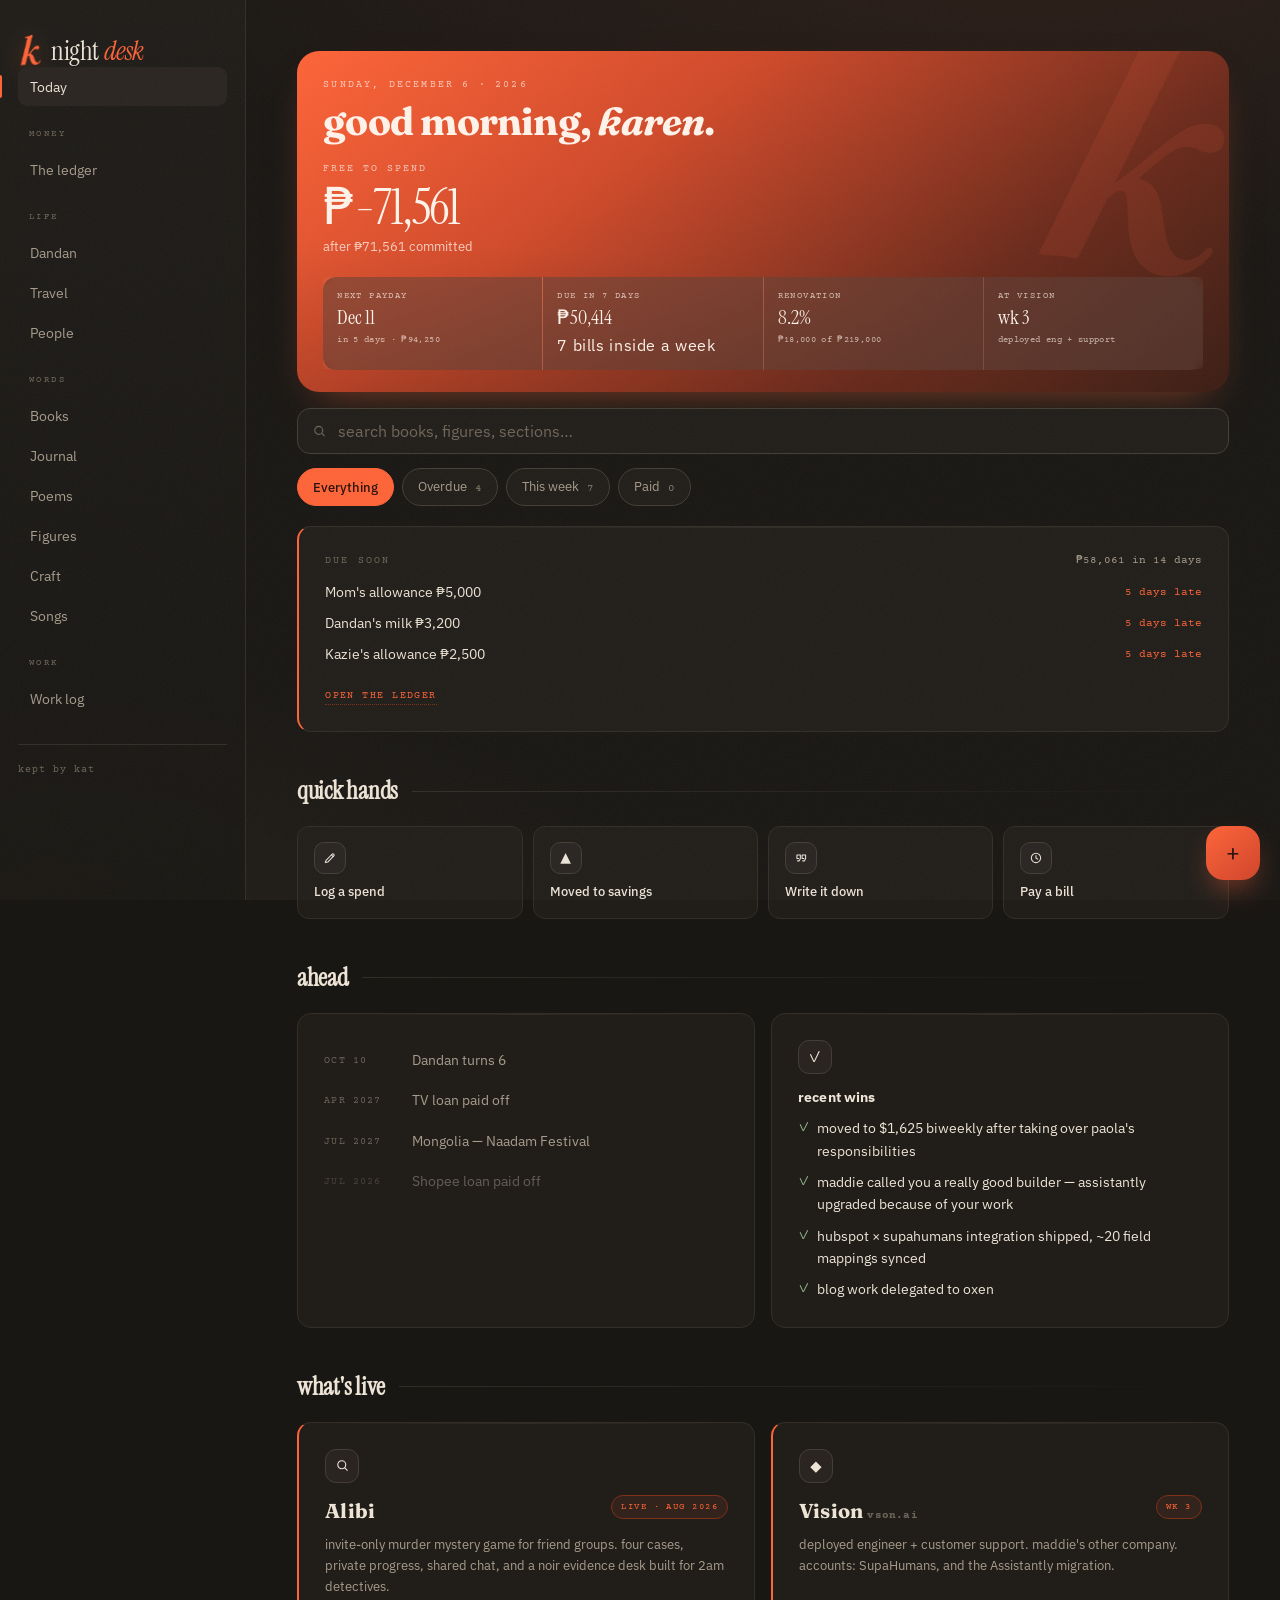
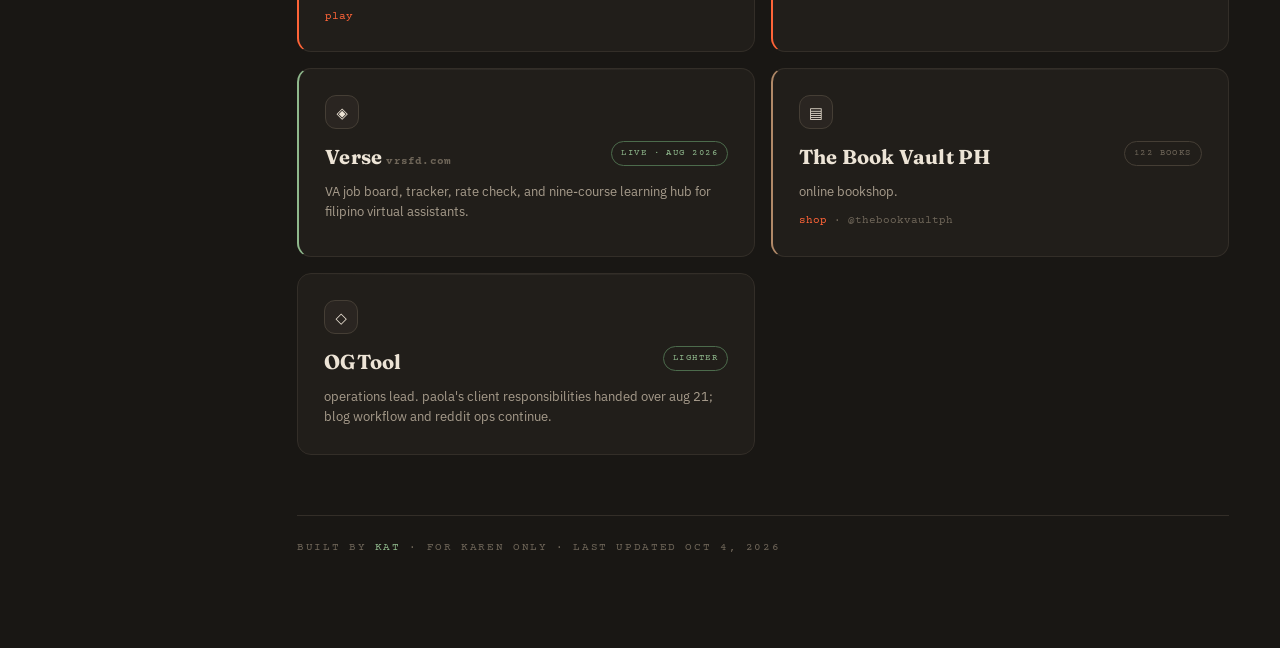
==== index.html @ 023d0e88 "Add Long Game final lyrics and Oct 4 journal entry" ====
<!DOCTYPE html>
<html lang="en">
<head>
<meta charset="utf-8">
<meta name="viewport" content="width=device-width,initial-scale=1,viewport-fit=cover">
<title>The Night Desk — Karen</title>
<meta name="description" content="A private ledger and commonplace book.">
<meta name="theme-color" content="#191714">
<meta name="apple-mobile-web-app-capable" content="yes">
<meta name="mobile-web-app-capable" content="yes">
<meta name="apple-mobile-web-app-status-bar-style" content="black-translucent">
<meta name="apple-mobile-web-app-title" content="Night Desk">
<link rel="manifest" href="manifest.json">
<link rel="icon" href="icon-192.png" sizes="192x192">
<link rel="apple-touch-icon" href="icon-180.png">
<link rel="preconnect" href="https://fonts.googleapis.com">
<link rel="preconnect" href="https://fonts.gstatic.com" crossorigin>
<link href="https://fonts.googleapis.com/css2?family=Instrument+Serif:ital@0;1&family=Fraunces:opsz,wght@9..144,700&family=IBM+Plex+Sans:ital,wght@0,300;0,400;0,500;0,600;1,400&family=Courier+Prime:ital,wght@0,400;0,700;1,400&display=swap" rel="stylesheet">
<style>
:root{
  /* warm charcoal, lamp-lit desk */
  --bg:#191714;
  --bg-2:#211E1A;
  --bg-3:#2A2521;
  --bg-4:#332D27;
  --line:#332E28;
  --line-2:#453E35;
  --ink:#EDE4D6;
  --ink-dim:#A79C8C;
  --ink-mute:#6F6659;
  /* legacy names kept so every old module re-skins for free */
  --teal:#8FB88C;        /* on track */
  --teal-dim:#4C6B4C;
  --ember:#FE6438;       /* the logo. primary accent */
  --gold:#E9B44C;        /* attention, due soon */
  --ember-dim:#7E3018;
  --plum:#B08968;        /* clay */
  --rose:#FE6438;        /* urgent */
  --serif:'Instrument Serif',Georgia,serif;
  --serif-bold:'Fraunces','Instrument Serif',Georgia,serif;
  --sans:'IBM Plex Sans',system-ui,sans-serif;
  --mono:'Courier Prime','Courier New',monospace;
  --r:14px;
  --pad:clamp(18px,4vw,26px);
}
*{margin:0;padding:0;box-sizing:border-box}
html{-webkit-text-size-adjust:100%}
html,body{
  background:var(--bg);color:var(--ink);
  font-family:var(--sans);font-size:15.5px;line-height:1.6;
  -webkit-font-smoothing:antialiased;
}
body{
  min-height:100vh;
  background-image:
    radial-gradient(120% 60% at 82% -8%, rgba(254,100,56,0.085), transparent 62%),
    radial-gradient(90% 50% at 0% 104%, rgba(176,137,104,0.07), transparent 60%);
  background-attachment:fixed;
}
/* paper grain */
body::before{
  content:"";position:fixed;inset:0;z-index:9998;pointer-events:none;opacity:0.045;
  background-image:url("data:image/svg+xml,%3Csvg xmlns='http://www.w3.org/2000/svg' width='180' height='180'%3E%3Cfilter id='n'%3E%3CfeTurbulence type='fractalNoise' baseFrequency='0.85' numOctaves='3'/%3E%3C/filter%3E%3Crect width='180' height='180' filter='url(%23n)'/%3E%3C/svg%3E");
}
a{color:inherit;text-decoration:none}
button{font:inherit;color:inherit;background:none;border:none;cursor:pointer}
::selection{background:rgba(254,100,56,0.30)}
input,textarea,select{
  font:inherit;color:var(--ink);background:var(--bg);
  border:1px solid var(--line-2);padding:10px 13px;border-radius:9px;outline:none;width:100%;
}
input:focus,textarea:focus,select:focus{border-color:var(--ember);box-shadow:0 0 0 3px rgba(254,100,56,0.12)}
textarea{resize:vertical;min-height:96px;font-family:var(--sans)}
input[type=number]{-moz-appearance:textfield}
input[type=number]::-webkit-outer-spin-button,input[type=number]::-webkit-inner-spin-button{-webkit-appearance:none;margin:0}

/* ————— shell ————— */
.app{display:grid;grid-template-columns:246px minmax(0,1fr);min-height:100vh}
aside{
  border-right:1px solid var(--line);padding:30px 18px 24px;
  position:sticky;top:0;height:100vh;overflow-y:auto;
  background:linear-gradient(180deg,rgba(33,30,26,0.85),rgba(25,23,20,0.85));
  backdrop-filter:blur(12px);
}
.brand{display:flex;align-items:baseline;gap:9px;margin-bottom:2px}
.brand .mark{
  width:24px;height:30px;flex:none;position:relative;top:5px;
  display:block;object-fit:contain;transform:rotate(-3deg);
  filter:drop-shadow(0 3px 10px rgba(254,100,56,0.30));
}
.brand .name{font-family:var(--serif);font-size:1.72rem;letter-spacing:-0.015em;line-height:1}
.brand .name em{font-style:italic;color:var(--ember)}
.tag{
  font-family:var(--mono);font-size:0.66rem;color:var(--ink-mute);
  text-transform:uppercase;letter-spacing:0.24em;margin:8px 0 26px 36px;
}
nav{display:flex;flex-direction:column;gap:1px}
.nav-group{
  font-family:var(--mono);font-size:0.6rem;letter-spacing:0.26em;text-transform:uppercase;
  color:var(--ink-mute);margin:20px 0 7px 11px;
}
.nav-group:first-child{margin-top:0}
nav button.nav-btn{
  display:flex;align-items:center;gap:11px;position:relative;
  padding:8px 12px;border-radius:9px;
  color:var(--ink-dim);font-size:0.93rem;text-align:left;transition:color .18s,background .18s;
}
nav button.nav-btn .dot{
  width:15px;font-family:var(--mono);font-size:0.62rem;color:var(--ink-mute);
  height:auto;border-radius:0;background:none;opacity:1;
}
nav button.nav-btn:hover{background:var(--bg-3);color:var(--ink)}
nav button.nav-btn.active{background:var(--bg-3);color:var(--ink)}
nav button.nav-btn.active .dot{color:var(--ember)}
nav button.nav-btn.active::before{
  content:"";position:absolute;left:-18px;top:8px;bottom:8px;width:2px;
  background:var(--ember);border-radius:0 2px 2px 0;
}
.aside-foot{margin-top:26px;padding-top:16px;border-top:1px solid var(--line);
  font-family:var(--mono);font-size:0.62rem;color:var(--ink-mute);letter-spacing:0.1em;line-height:1.9}

main{padding:clamp(26px,4vw,54px) clamp(20px,4vw,56px) 90px;max-width:1180px;width:100%;min-width:0}
.section{display:none}
.section.active{display:block;animation:rise .45s cubic-bezier(.22,1,.36,1)}
@keyframes rise{from{opacity:0;transform:translateY(10px)}to{opacity:1;transform:none}}

/* mobile chrome */
.topbar{display:none}
.tabbar{display:none;z-index:9998}
.sheet{display:none}

/* ————— section headers ————— */
.eyebrow{
  font-family:var(--mono);font-size:0.66rem;color:var(--ember);
  letter-spacing:0.26em;text-transform:uppercase;margin-bottom:10px;
}
h1.title{
  font-family:var(--serif-bold);font-weight:700;font-size:clamp(2.4rem,6vw,3.5rem);
  letter-spacing:-0.02em;line-height:1;margin-bottom:10px;
}
h1.title em{font-style:italic;color:var(--ember)}
.sub{color:var(--ink-dim);margin-bottom:34px;max-width:56ch;font-size:0.97rem}
h2{
  font-family:var(--serif);font-weight:600;font-size:1.62rem;letter-spacing:-0.01em;
  margin-bottom:15px;line-height:1.2;
}
h3{font-family:var(--sans);font-weight:700;font-size:0.9rem;letter-spacing:0.01em;margin-bottom:8px}
.rule{display:flex;align-items:center;gap:14px;margin:44px 0 20px}
.rule h2{margin:0;white-space:nowrap}
.rule::after{content:"";flex:1;height:1px;background:linear-gradient(90deg,var(--line),transparent)}
.rule .n{font-family:var(--mono);font-size:0.66rem;color:var(--ink-mute);letter-spacing:0.2em}

/* ————— cards ————— */
.grid{display:grid;gap:16px}
.grid-2{grid-template-columns:repeat(2,1fr)}
.grid-3{grid-template-columns:repeat(3,1fr)}
.grid-4{grid-template-columns:repeat(4,1fr)}
.card{
  background:var(--bg-2);border:1px solid var(--line);border-radius:var(--r);
  padding:var(--pad);position:relative;transition:border-color .2s,transform .2s;
}
.card::after{
  content:"";position:absolute;inset:0 0 auto 0;height:1px;border-radius:var(--r) var(--r) 0 0;
  background:linear-gradient(90deg,transparent,rgba(237,228,214,0.07),transparent);
}
.card:hover{border-color:var(--line-2)}
.card .label{
  font-family:var(--mono);font-size:0.63rem;text-transform:uppercase;letter-spacing:0.22em;
  color:var(--ink-mute);margin-bottom:9px;
}
.card .big{font-family:var(--serif);font-weight:400;font-size:2.3rem;letter-spacing:-0.02em;line-height:1;font-variant-numeric:tabular-nums}
.card .big.teal{color:var(--teal)}
.card .big.ember{color:var(--ember)}
.card .note{color:var(--ink-dim);font-size:0.84rem;margin-top:7px}

/* ————— the strip: one hero stat + three ————— */
.strip{display:grid;grid-template-columns:1.35fr 1fr 1fr 1fr;gap:14px;margin-bottom:26px}
.stat{
  background:var(--bg-2);border:1px solid var(--line);border-radius:var(--r);
  padding:18px 20px;position:relative;overflow:hidden;
}
.stat.lead{
  background:
    radial-gradient(120% 130% at 100% 0%,rgba(254,100,56,0.11),transparent 62%),var(--bg-2);
  border-color:#4A2E20;
}
.stat .k{font-family:var(--mono);font-size:0.61rem;text-transform:uppercase;letter-spacing:0.2em;color:var(--ink-mute)}
.stat .v{
  font-family:var(--serif);font-size:2rem;line-height:1.05;margin-top:8px;letter-spacing:-0.02em;
  font-variant-numeric:tabular-nums;
}
.stat.lead .v{font-size:2.7rem;color:var(--ember)}
.stat .s{font-size:0.79rem;color:var(--ink-dim);margin-top:4px}
.stat .s.hot{color:var(--rose)}
.stat .s.warm{color:var(--gold)}
.stat .s.calm{color:var(--teal)}

/* ————— quick actions ————— */
.qa{display:grid;grid-template-columns:repeat(4,1fr);gap:10px}
.qa button{
  display:flex;flex-direction:column;gap:7px;align-items:flex-start;
  padding:15px 16px;border-radius:12px;border:1px solid var(--line);
  background:var(--bg-2);transition:all .18s;text-align:left;
}
.qa button:hover{border-color:var(--ember-dim);background:var(--bg-3);transform:translateY(-2px)}
.qa button:active{transform:translateY(0)}
.qa .ic{font-size:1.05rem;line-height:1;filter:saturate(0.85)}
.qa .t{font-size:0.87rem;font-weight:500}
.qa .d{font-family:var(--mono);font-size:0.62rem;letter-spacing:0.13em;text-transform:uppercase;color:var(--ink-mute)}

/* ————— collapsible ————— */
.fold{border:1px solid var(--line);border-radius:var(--r);background:var(--bg-2);margin-bottom:14px;overflow:hidden}
.fold > summary{
  list-style:none;cursor:pointer;font-weight:700;padding:16px var(--pad);
  display:flex;align-items:center;justify-content:space-between;gap:12px;
  font-family:var(--serif);font-size:1.28rem;transition:background .18s;
}
.fold > summary::-webkit-details-marker{display:none}
.fold > summary:hover{background:var(--bg-3)}
.fold > summary .hint{font-family:var(--mono);font-size:0.64rem;letter-spacing:0.16em;text-transform:uppercase;color:var(--ink-mute)}
.fold > summary .chev{transition:transform .25s;color:var(--ink-mute);font-size:0.8rem}
.fold[open] > summary .chev{transform:rotate(90deg);color:var(--ember)}
.fold[open] > summary{border-bottom:1px solid var(--line)}
.fold .body{padding:var(--pad)}

/* ————— ledger rows with dot leaders ————— */
.expenses-list{display:flex;flex-direction:column}
.expense-row{
  display:grid;grid-template-columns:auto 1fr auto;align-items:baseline;gap:8px;
  padding:9px 0;font-size:0.92rem;border-bottom:none;
}
.expense-row::before{display:none}
.expense-row .leader{
  border-bottom:1px dotted var(--line-2);transform:translateY(-4px);min-width:12px;
}
.expense-row .amt{font-family:var(--mono);color:var(--ink-dim);font-variant-numeric:tabular-nums;white-space:nowrap}
.expense-row .amt.bold{color:var(--ember)}
.expense-row .day{
  font-family:var(--mono);font-size:0.66rem;color:var(--ink-mute);letter-spacing:0.08em;
  white-space:nowrap;margin-left:9px;
}
.expense-row.sav-row span:first-child{color:var(--teal)}
.expense-row.sav-row .amt{color:var(--teal)}
.expense-row.dead{opacity:0.4}
.expense-row.dead .nm{text-decoration:line-through}
.ledger-total{
  display:flex;justify-content:space-between;align-items:baseline;
  margin-top:14px;padding-top:13px;border-top:1px solid var(--line-2);
}
.ledger-total b:last-child{font-family:var(--mono);color:var(--rose);font-variant-numeric:tabular-nums}

.bar{height:7px;background:var(--bg-3);border-radius:99px;overflow:hidden;margin-top:11px;border:1px solid var(--line)}
.bar-fill{height:100%;background:linear-gradient(90deg,var(--teal-dim),var(--teal));border-radius:99px;transition:width .7s ease}

/* ————— chips, misc legacy ————— */
.chip{
  display:inline-block;padding:4px 11px;font-family:var(--mono);font-size:0.63rem;
  letter-spacing:0.16em;text-transform:uppercase;border-radius:99px;
  border:1px solid var(--line-2);color:var(--ink-dim);margin:0 6px 6px 0;
}
.chip.teal{color:var(--teal);border-color:var(--teal-dim)}
.chip.ember{color:var(--ember);border-color:var(--ember-dim)}
.milestone{display:flex;gap:14px;padding:9px 0;font-size:0.9rem}
.milestone .when{font-family:var(--mono);font-size:0.63rem;color:var(--ink-mute);letter-spacing:0.12em;min-width:74px;padding-top:4px;flex:none}
.milestone .what{color:var(--ink-dim)}

.book{display:flex;gap:14px;padding:13px;background:var(--bg-3);border-radius:11px;border:1px solid var(--line);margin-bottom:9px}
.book .cover{
  width:40px;height:58px;border-radius:3px 5px 5px 3px;flex-shrink:0;
  background:linear-gradient(140deg,var(--plum),#7A5540);
  display:flex;align-items:center;justify-content:center;
  font-family:var(--serif);font-style:italic;color:rgba(255,246,232,0.75);font-size:1.25rem;
  box-shadow:inset 3px 0 0 rgba(0,0,0,0.22);
}
.book .info{flex:1;min-width:0}
.book .info .t{font-family:var(--serif);font-size:1.14rem;letter-spacing:-0.01em;line-height:1.2}
.book .info .a{color:var(--ink-dim);font-size:0.84rem}
.book .info .s{font-family:var(--mono);font-size:0.62rem;color:var(--ink-mute);letter-spacing:0.14em;text-transform:uppercase;margin-top:4px}

.habit{display:flex;justify-content:space-between;align-items:center;padding:13px 0;border-bottom:1px solid var(--line)}
.habit:last-child{border:none}
.habit-name{font-weight:500}
.habit-streak{font-family:var(--mono);font-size:0.84rem;color:var(--ember)}
.dots{display:flex;gap:4px;margin-top:5px}
.dots span{width:14px;height:14px;border-radius:4px;background:var(--bg-3);border:1px solid var(--line)}
.dots span.on{background:var(--teal);border-color:var(--teal)}

.entry,.work-entry{
  padding:19px 21px;background:var(--bg-2);border:1px solid var(--line);
  border-radius:12px;margin-bottom:12px;border-left:2px solid var(--plum);
}
.work-entry{border-left-color:var(--ember)}
.entry .date,.work-entry .date{
  font-family:var(--mono);font-size:0.65rem;color:var(--ink-mute);
  letter-spacing:0.16em;text-transform:uppercase;margin-bottom:8px;
}
.entry .body,.work-entry .body{color:var(--ink);line-height:1.7;white-space:pre-wrap}

.goal{padding:19px 21px;background:var(--bg-2);border:1px solid var(--line);border-radius:12px;margin-bottom:12px}
.goal .top{display:flex;justify-content:space-between;align-items:baseline;margin-bottom:6px;gap:12px}
.goal .name{font-family:var(--serif);font-size:1.2rem}

.linkish{
  font-family:var(--mono);font-size:0.66rem;letter-spacing:0.14em;text-transform:uppercase;
  color:var(--ember);border-bottom:1px dotted var(--ember-dim);padding:0;
}
.linkish:hover{color:var(--ink);border-color:var(--ink)}

/* ————— payday analyzer ————— */
.pay{
  border:1px solid var(--line);border-radius:var(--r);background:var(--bg-2);
  padding:var(--pad);position:relative;overflow:hidden;
}
.pay::before{
  content:"";position:absolute;inset:0;pointer-events:none;opacity:0.5;
  background-image:repeating-linear-gradient(180deg,transparent 0 27px,var(--line) 27px 28px);
  -webkit-mask-image:linear-gradient(180deg,rgba(0,0,0,0.5),transparent 55%);
          mask-image:linear-gradient(180deg,rgba(0,0,0,0.5),transparent 55%);
}
.pay > *{position:relative}
.pay-head{display:flex;flex-wrap:wrap;gap:14px;align-items:flex-end;justify-content:space-between;margin-bottom:20px}
.pay-in{display:flex;gap:12px;flex-wrap:wrap}
.pay-in .field{min-width:132px}
.period{margin-top:18px;border:1px solid var(--line);border-radius:12px;background:var(--bg);overflow:hidden;position:relative}

.period-top{cursor:pointer;user-select:none}
.period-top::after{content:'▾';position:absolute;right:16px;top:50%;transform:translateY(-50%);color:var(--ink-mute);font-size:0.8rem;transition:transform .2s}
.period.collapsed .period-top::after{transform:translateY(-50%) rotate(-90deg)}
.period.collapsed .period-body{display:none}

.period.now{border-color:#4A2E20;box-shadow:0 0 0 1px rgba(254,100,56,0.14)}
.period-top{
  display:flex;flex-wrap:wrap;gap:10px;align-items:baseline;justify-content:space-between;
  padding:14px 18px;background:var(--bg-3);border-bottom:1px solid var(--line);
}
.period-top .when{font-family:var(--serif);font-size:1.3rem;font-weight:700}
.period-top .when em{font-style:italic;color:var(--ember)}
.period-top .badge{font-family:var(--mono);font-size:0.61rem;letter-spacing:0.2em;text-transform:uppercase;color:var(--ink-mute)}
.period-body{padding:14px 18px}

.period-add{margin-top:12px;padding:8px 14px;background:var(--card);border:1px dashed var(--ink-mute);border-radius:6px;color:var(--ink-dim);font-family:var(--mono);font-size:0.75rem;letter-spacing:0.1em;text-transform:uppercase;cursor:pointer;width:100%;text-align:center;transition:all .15s}
.period-add:hover{border-color:var(--ember);color:var(--ember);background:rgba(254,100,56,0.05)}

.pl{display:grid;grid-template-columns:auto 1fr auto;gap:8px;align-items:baseline;padding:7px 0;font-size:0.89rem}
.pl .leader{border-bottom:1px dotted var(--line-2);transform:translateY(-4px)}
.pl .amt{font-family:var(--mono);color:var(--ink-dim);font-variant-numeric:tabular-nums}
.pl .nm small{font-family:var(--mono);font-size:0.62rem;color:var(--ink-mute);letter-spacing:0.1em;margin-left:7px}
.pl.overdue .nm{color:var(--rose)}
.pl.overdue .amt{color:var(--rose)}
.math{
  display:grid;grid-template-columns:repeat(3,1fr);gap:1px;background:var(--line);
  border-top:1px solid var(--line);margin-top:12px;
}
.math div{background:var(--bg);padding:13px 16px}
.math .k{font-family:var(--mono);font-size:0.6rem;letter-spacing:0.18em;text-transform:uppercase;color:var(--ink-mute)}
.math .v{font-family:var(--serif);font-size:1.5rem;margin-top:3px;font-variant-numeric:tabular-nums}
.math .v.in{color:var(--ink)}
.math .v.out{color:var(--rose)}
.math .v.left{color:var(--teal)}
.math .v.neg{color:var(--rose)}
.verdict{
  margin-top:16px;padding:15px 17px;border-radius:11px;
  border:1px dashed var(--ember-dim);background:rgba(254,100,56,0.055);
  font-family:var(--serif);font-size:1.16rem;line-height:1.5;
}
.verdict b{font-family:var(--sans);font-weight:600;font-size:0.98rem;color:var(--ember)}
.verdict.bad{border-color:#7A3826;background:rgba(210,105,74,0.07)}
.verdict.bad b{color:var(--rose)}

/* ————— responsive ————— */
@media (max-width:1080px){
  .strip{grid-template-columns:1fr 1fr}
  .qa{grid-template-columns:repeat(2,1fr)}
}
@media (max-width:900px){
  .app{grid-template-columns:1fr;min-height:auto}
  aside{display:none}
  main{padding:0 16px calc(96px + env(safe-area-inset-bottom));max-width:none;height:auto}
  .topbar{
    display:flex;align-items:center;justify-content:space-between;gap:12px;
    position:sticky;top:0;z-index:60;padding:14px 16px calc(12px + 0px);
    margin:0 -16px 18px;background:rgba(25,23,20,0.88);backdrop-filter:blur(14px);
    border-bottom:1px solid var(--line);padding-top:calc(14px + env(safe-area-inset-top));
  }
  .topbar .brand{margin:0}
  .topbar .brand .name{font-size:1.35rem}
  .topbar .mark{width:23px;height:23px;font-size:0.88rem;top:3px}
  .topbar .today{font-family:var(--mono);font-size:0.62rem;letter-spacing:0.16em;text-transform:uppercase;color:var(--ink-mute);text-align:right;line-height:1.5}
  h1.title{font-size:2.2rem}
  .sub{margin-bottom:24px}
  .grid-2,.grid-3,.grid-4{grid-template-columns:1fr}
  .tabbar{
    display:grid;grid-template-columns:repeat(5,1fr);position:fixed;left:0;right:0;bottom:0;z-index:9990;
    background:rgba(28,25,22,0.94);backdrop-filter:blur(16px);border-top:1px solid var(--line);
    padding:7px 4px calc(7px + env(safe-area-inset-bottom));
  }
  .tabbar button{
    display:flex;flex-direction:column;align-items:center;gap:3px;padding:6px 2px;border-radius:10px;
    font-family:var(--mono);font-size:0.57rem;letter-spacing:0.1em;text-transform:uppercase;color:var(--ink-mute);
  }
  .tabbar button .ic{font-size:1.08rem;line-height:1;opacity:0.75}
  .tabbar button.active{color:var(--ember)}
  .tabbar button.active .ic{opacity:1}
  .sheet{
    display:block;position:fixed;inset:0;z-index:9991;opacity:0;pointer-events:none;transition:opacity .22s;
  }
  .sheet.open{opacity:1;pointer-events:auto}
  .sheet .scrim{position:absolute;inset:0;background:rgba(10,9,8,0.6);backdrop-filter:blur(2px)}
  .sheet .panel{
    position:absolute;left:0;right:0;bottom:0;background:var(--bg-2);
    border-top:1px solid var(--line-2);border-radius:20px 20px 0 0;
    padding:10px 16px calc(24px + env(safe-area-inset-bottom));
    transform:translateY(14px);transition:transform .26s cubic-bezier(.22,1,.36,1);
    max-height:78vh;overflow-y:auto;
  }
  .sheet.open .panel{transform:none}
  .sheet .grab{width:38px;height:4px;border-radius:99px;background:var(--line-2);margin:8px auto 16px}
  .sheet .sheet-grid{display:grid;grid-template-columns:repeat(3,1fr);gap:9px}
  .sheet .sheet-grid button{
    display:flex;flex-direction:column;gap:6px;align-items:flex-start;padding:14px;
    border:1px solid var(--line);border-radius:12px;background:var(--bg-3);font-size:0.86rem;
  }
  .sheet .sheet-grid button.active{border-color:var(--ember-dim);color:var(--ember)}
  .sheet .sheet-grid .ic{font-size:1.05rem}
  .math{grid-template-columns:1fr}
  .rule{margin:32px 0 16px}
}
@media (max-width:560px){
  .hero-stats{grid-template-columns:repeat(2,1fr)}
  .strip{grid-template-columns:1fr}
  .stat.lead .v{font-size:2.4rem}
  .qa{grid-template-columns:repeat(2,1fr)}
  .sheet .sheet-grid{grid-template-columns:repeat(2,1fr)}
}
@media (prefers-reduced-motion:reduce){
  *{animation-duration:0.01ms !important;transition-duration:0.01ms !important}
}

/* ————— motion ————— */
#boot{
  position:fixed;top:0;left:0;height:2px;width:0;z-index:9999;
  background:linear-gradient(90deg,var(--ember),var(--gold));
  box-shadow:0 0 10px rgba(254,100,56,0.5);
  transition:width .35s ease,opacity .4s ease .15s;
}
.section.active > *{animation:lift .5s cubic-bezier(.22,1,.36,1) both}
.section.active > *:nth-child(1){animation-delay:.02s}
.section.active > *:nth-child(2){animation-delay:.06s}
.section.active > *:nth-child(3){animation-delay:.10s}
.section.active > *:nth-child(4){animation-delay:.14s}
.section.active > *:nth-child(5){animation-delay:.17s}
.section.active > *:nth-child(n+6){animation-delay:.2s}
@keyframes lift{from{opacity:0;transform:translateY(9px)}to{opacity:1;transform:none}}
.money,.stat .v,.card .big,.math .v{font-variant-numeric:tabular-nums}
.stat{transition:border-color .2s,transform .2s}
.stat:hover{border-color:var(--line-2);transform:translateY(-2px)}
.card{transition:border-color .2s,transform .2s,background .2s}
.card:hover{transform:translateY(-1px)}
button{-webkit-tap-highlight-color:transparent}
.qa button,.quick button,.tabbar button,.sheet-grid button,.due-check,.linkish{transition:transform .14s cubic-bezier(.22,1,.36,1),color .18s,background .18s,border-color .18s}
.qa button:active,.quick button:active,.sheet-grid button:active{transform:scale(.97)}
.tabbar button:active{transform:scale(.92)}
.due-check:active{transform:scale(.86)}
.due-row{transition:opacity .25s}
.expense-row .amt,.pl .amt{transition:color .2s}
.fold .body{animation:unfold .3s cubic-bezier(.22,1,.36,1)}
@keyframes unfold{from{opacity:0;transform:translateY(-5px)}to{opacity:1;transform:none}}
.period{animation:lift .45s cubic-bezier(.22,1,.36,1) both}
.period:nth-child(2){animation-delay:.06s}
.period:nth-child(3){animation-delay:.12s}
.flash{animation:flash .9s ease}
@keyframes flash{0%{color:var(--ember)}100%{color:inherit}}

/* ————— money modules ————— */
/* due soon */
.due-wrap{
  border:1px solid var(--line);border-radius:14px;background:var(--bg-2);
  padding:22px 24px;margin-bottom:28px;position:relative;overflow:hidden;
}
.due-wrap::before{
  content:"";position:absolute;left:0;top:0;bottom:0;width:2px;
  background:linear-gradient(180deg,var(--ember),var(--teal-dim));opacity:0.8;
}
.due-head{display:flex;justify-content:space-between;align-items:baseline;gap:14px;flex-wrap:wrap;margin-bottom:14px}
.due-head h2{margin:0}
.due-total{font-family:var(--mono);font-size:0.78rem;color:var(--ink-dim)}
.due-total b{color:var(--ember);font-weight:500}
.due-list{display:flex;flex-direction:column}
.due-row{
  display:grid;grid-template-columns:10px minmax(0,1fr) auto auto 20px;gap:14px;align-items:center;
  padding:11px 0;border-bottom:1px solid var(--line);
}
.due-row:last-child{border-bottom:none}
.due-row.paid{opacity:0.38}
.due-row.paid .due-name{text-decoration:line-through}
.pip{width:8px;height:8px;border-radius:50%;background:var(--ink-mute);box-shadow:0 0 0 3px rgba(255,255,255,0.02)}
.pip.hot{background:var(--rose);box-shadow:0 0 10px rgba(210,105,74,0.5)}
.pip.warm{background:var(--gold);box-shadow:0 0 10px rgba(233,180,76,0.4)}
.pip.calm{background:var(--teal-dim)}
.due-name{font-size:0.93rem}
.due-name small{display:block;font-family:var(--mono);font-size:0.6rem;letter-spacing:0.14em;text-transform:uppercase;color:var(--ink-mute);margin-top:2px}
.due-amt{font-family:var(--mono);font-size:0.88rem;color:var(--ink-dim)}
.due-when{font-family:var(--mono);font-size:0.75rem;text-align:right;min-width:104px;letter-spacing:0.04em}
.due-when.hot{color:var(--rose)}
.due-when.warm{color:var(--gold)}
.due-when.calm{color:var(--teal)}
.due-check{
  width:20px;height:20px;border-radius:6px;border:1px solid var(--line-2);
  display:flex;align-items:center;justify-content:center;font-size:0.7rem;color:transparent;transition:all 0.18s;
}
.due-check:hover{border-color:var(--teal-dim)}
.due-check.on{background:var(--teal-dim);border-color:var(--teal-dim);color:var(--bg)}
.due-later{margin-top:14px;font-family:var(--mono);font-size:0.68rem;color:var(--ink-mute);letter-spacing:0.06em;line-height:1.9}
.due-empty{font-family:var(--serif);font-style:italic;font-size:1.1rem;color:var(--ink-dim);padding:8px 0}
.due-edit{display:none;margin-top:16px;padding-top:16px;border-top:1px dashed var(--line-2);grid-template-columns:repeat(2,1fr);gap:10px}
.due-edit.open{display:grid}
.due-edit .de{display:flex;align-items:center;justify-content:space-between;gap:10px;font-size:0.82rem;color:var(--ink-dim)}
.due-edit .de input{width:66px;padding:5px 8px;font-family:var(--mono);font-size:0.8rem;text-align:center}
/* expense editor modal */
.expense-modal{position:fixed;inset:0;background:rgba(0,0,0,0.7);z-index:9999;display:none;align-items:center;justify-content:center;padding:20px}
.expense-modal.open{display:flex}
.expense-modal-box{background:var(--bg-2);border:1px solid var(--line);border-radius:16px;padding:24px;width:100%;max-width:400px;max-height:80vh;overflow-y:auto}
.expense-modal h3{margin:0 0 16px;font-family:var(--serif);font-size:1.1rem}
.expense-modal label{display:block;margin-bottom:12px;font-size:0.85rem;color:var(--ink-dim)}
.expense-modal label span{display:block;margin-bottom:4px}
.expense-modal input,.expense-modal select{width:100%;padding:10px 12px;background:var(--bg);border:1px solid var(--line);border-radius:8px;color:var(--ink);font-family:var(--sans);font-size:0.9rem}
.expense-modal input:focus,.expense-modal select:focus{outline:none;border-color:var(--ember)}
.expense-modal .row{display:flex;gap:12px}
.expense-modal .row > *{flex:1}
.expense-modal .actions{display:flex;gap:10px;margin-top:20px}
.expense-modal .actions button{flex:1;padding:12px;border:none;border-radius:8px;font-family:var(--sans);font-size:0.9rem;cursor:pointer}
.expense-modal .actions .save{background:var(--ember);color:#fff}
.expense-modal .actions .cancel{background:var(--bg-3);color:var(--ink)}
.expense-modal .actions .delete{background:#5a2a2a;color:#f88}
.expense-list-edit{margin-top:12px}
.expense-list-edit .eli{display:flex;align-items:center;gap:8px;padding:10px 0;border-bottom:1px solid var(--line-2)}
.expense-list-edit .eli:last-child{border-bottom:none}
.expense-list-edit .eli-name{flex:1;font-size:0.9rem}
.expense-list-edit .eli-amt{font-family:var(--mono);font-size:0.85rem;color:var(--ink-dim)}
.expense-list-edit .eli-edit{padding:6px 10px;background:var(--bg-3);border:none;border-radius:6px;color:var(--ink);font-size:0.75rem;cursor:pointer}
.add-expense-btn{display:block;width:100%;padding:12px;margin-top:12px;background:var(--bg-3);border:1px dashed var(--line);border-radius:8px;color:var(--ink-mute);font-family:var(--sans);font-size:0.85rem;cursor:pointer;text-align:center}
.add-expense-btn:hover{border-color:var(--ember);color:var(--ember)}

.due-flag{margin-top:12px;font-size:0.76rem;color:var(--ink-mute)}
.due-flag b{color:var(--ember);font-weight:500}

/* overview mini */
.due-mini{display:flex;flex-direction:column;gap:9px;margin-top:4px}
.due-mini .r{display:flex;justify-content:space-between;align-items:center;gap:10px;font-size:0.88rem}
.due-mini .r span:last-child{font-family:var(--mono);font-size:0.72rem}
.due-mini .r.hot span:last-child{color:var(--rose)}
.due-mini .r.warm span:last-child{color:var(--gold)}
.due-mini .r.calm span:last-child{color:var(--teal)}
@media (max-width:820px){
  .due-edit{grid-template-columns:1fr}
  .due-row{grid-template-columns:8px minmax(0,1fr) auto 20px;row-gap:4px;gap:10px}
  .due-when{grid-column:2 / span 2;text-align:left;min-width:0}
  .due-row .due-check{grid-row:1;grid-column:4}
}

/* savings module */
.sav-hero{
  position:relative;overflow:hidden;
  background:
    radial-gradient(ellipse 60% 120% at 100% 0%, rgba(143,184,140,0.10), transparent 65%),
    radial-gradient(ellipse 50% 100% at 0% 100%, rgba(254,100,56,0.07), transparent 60%),
    var(--bg-2);
  border:1px solid var(--line);border-radius:var(--r);padding:28px 28px 24px;
}
.sav-hero::after{
  content:"";position:absolute;inset:0;pointer-events:none;
  background-image:linear-gradient(var(--line) 1px,transparent 1px);
  background-size:100% 28px;opacity:0.13;
  -webkit-mask-image:linear-gradient(180deg,#000,transparent 70%);
          mask-image:linear-gradient(180deg,#000,transparent 70%);
}
.sav-hero > *{position:relative;z-index:1}
.sav-top{display:flex;justify-content:space-between;align-items:flex-start;gap:20px;flex-wrap:wrap}
.sav-amount{font-family:var(--serif);font-weight:300;font-size:3.4rem;letter-spacing:-0.035em;line-height:1;color:var(--teal)}
.sav-amount .of{font-size:1.05rem;color:var(--ink-mute);letter-spacing:0;font-family:var(--mono);margin-left:8px}
.sav-pct{font-family:var(--serif);font-weight:300;font-size:2.6rem;line-height:1;letter-spacing:-0.03em;text-align:right}
.sav-pct small{display:block;font-family:var(--mono);font-size:0.62rem;letter-spacing:0.22em;text-transform:uppercase;color:var(--ink-mute);margin-top:6px}

.rail{position:relative;margin:26px 0 10px;height:14px;border-radius:99px;background:var(--bg-3);border:1px solid var(--line);overflow:hidden}
.rail-fill{
  position:absolute;inset:1px auto 1px 1px;height:calc(100% - 2px);
  border-radius:99px;width:0;
  background:linear-gradient(90deg,var(--teal-dim),var(--teal));
  box-shadow:0 0 18px rgba(143,184,140,0.35);
  transition:width 0.9s cubic-bezier(.22,1,.36,1);
}
.rail-fill::after{
  content:"";position:absolute;inset:0;border-radius:99px;
  background:repeating-linear-gradient(115deg,rgba(255,255,255,0.10) 0 8px,transparent 8px 18px);
}
.rail-tick{position:absolute;top:0;bottom:0;width:1px;background:var(--line-2);z-index:2}
.sav-ticks{position:relative;height:16px;font-family:var(--mono);font-size:0.6rem;color:var(--ink-mute);letter-spacing:0.14em}
.sav-ticks span{position:absolute;transform:translateX(-50%);transition:color 0.3s}
.sav-ticks span.hit{color:var(--teal)}

.sav-stats{display:grid;grid-template-columns:repeat(4,1fr);gap:2px;margin-top:22px;background:var(--line);border:1px solid var(--line);border-radius:10px;overflow:hidden}
.sav-stat{background:var(--bg-2);padding:14px 16px}
.sav-stat .k{font-family:var(--mono);font-size:0.6rem;letter-spacing:0.2em;text-transform:uppercase;color:var(--ink-mute)}
.sav-stat .v{font-family:var(--serif);font-size:1.45rem;font-weight:300;letter-spacing:-0.02em;margin-top:4px}
.sav-stat .v.teal{color:var(--teal)}
.sav-stat .v.ember{color:var(--ember)}
.sav-stat .s{font-size:0.75rem;color:var(--ink-dim);margin-top:2px}

.sav-ask{
  margin-top:20px;padding:16px 18px;border-radius:10px;
  border:1px dashed var(--teal-dim);background:rgba(143,184,140,0.05);
  font-family:var(--serif);font-size:1.15rem;font-style:italic;color:var(--ink);line-height:1.5;
}
.sav-ask b{font-style:normal;font-family:var(--sans);font-weight:700;color:var(--teal)}
.sav-ask .tiny{display:block;font-family:var(--mono);font-style:normal;font-size:0.68rem;letter-spacing:0.16em;text-transform:uppercase;color:var(--ink-mute);margin-top:8px}

.sav-inputs{display:flex;gap:10px;align-items:flex-end;flex-wrap:wrap;margin-top:20px}
.field{flex:1;min-width:150px}
.field label{display:block;font-family:var(--mono);font-size:0.6rem;letter-spacing:0.2em;text-transform:uppercase;color:var(--ink-mute);margin-bottom:6px}
.field input{font-family:var(--mono)}
.quick{display:flex;gap:6px}
.quick button{
  font-family:var(--mono);font-size:0.7rem;padding:8px 11px;border-radius:6px;
  border:1px solid var(--line-2);color:var(--ink-dim);transition:all 0.18s;
}
.quick button:hover{border-color:var(--teal-dim);color:var(--teal);background:rgba(143,184,140,0.07)}
.quick button:active{transform:translateY(1px)}

/* simulator */
.sim-read{font-family:var(--serif);font-weight:300;font-size:1.7rem;letter-spacing:-0.02em;line-height:1.3}
.sim-read b{font-weight:500;color:var(--teal);font-style:normal}
.sim-read .dt{color:var(--ember)}
input[type=range].slider{
  -webkit-appearance:none;appearance:none;width:100%;height:4px;padding:0;border:none;
  background:linear-gradient(90deg,var(--teal) var(--p,40%),var(--bg-3) var(--p,40%));
  border-radius:99px;margin:18px 0 6px;cursor:pointer;
}
input[type=range].slider::-webkit-slider-thumb{
  -webkit-appearance:none;width:20px;height:20px;border-radius:50%;
  background:var(--bg);border:2px solid var(--teal);box-shadow:0 0 0 4px rgba(143,184,140,0.14);
  transition:transform 0.15s;
}
input[type=range].slider::-webkit-slider-thumb:hover{transform:scale(1.12)}
input[type=range].slider::-moz-range-thumb{
  width:18px;height:18px;border-radius:50%;background:var(--bg);border:2px solid var(--teal);
  box-shadow:0 0 0 4px rgba(143,184,140,0.14);
}
.slider-ends{display:flex;justify-content:space-between;font-family:var(--mono);font-size:0.62rem;color:var(--ink-mute);letter-spacing:0.14em}

.scenarios{display:grid;grid-template-columns:repeat(4,1fr);gap:10px;margin-top:20px}
.scn{
  text-align:left;padding:14px 12px;border-radius:10px;border:1px solid var(--line);
  background:var(--bg-3);transition:all 0.2s;cursor:pointer;
}
.scn:hover{border-color:var(--line-2);transform:translateY(-2px)}
.scn.on{border-color:var(--teal-dim);background:rgba(143,184,140,0.07)}
.scn .m{font-family:var(--mono);font-size:0.78rem;color:var(--ink)}
.scn.on .m{color:var(--teal)}
.scn .t{font-family:var(--serif);font-size:1.5rem;font-weight:300;line-height:1.1;margin-top:6px}
.scn .d{font-size:0.72rem;color:var(--ink-dim);margin-top:2px}


/* minimum floor */
.floor-block{margin-top:28px;padding-top:24px;border-top:1px solid var(--line)}
.floor-eyebrow{font-family:var(--mono);font-size:0.62rem;letter-spacing:0.22em;text-transform:uppercase;color:var(--ember);margin-bottom:8px}
.floor-compare{display:grid;grid-template-columns:1fr auto 1fr;gap:14px;align-items:stretch;margin-top:20px}
.fc{padding:18px;border-radius:12px;border:1px solid var(--line);background:var(--bg-3);position:relative;overflow:hidden}
.fc.floor{border-left:3px solid var(--ember)}
.fc.push{border-left:3px solid var(--teal);background:
  radial-gradient(ellipse 80% 100% at 100% 0%, rgba(143,184,140,0.10), transparent 70%), var(--bg-3)}
.fc .cap{font-family:var(--mono);font-size:0.6rem;letter-spacing:0.2em;text-transform:uppercase;color:var(--ink-mute)}
.fc .rate{font-family:var(--mono);font-size:0.85rem;margin-top:6px;color:var(--ink-dim)}
.fc .when{font-family:var(--serif);font-weight:300;font-size:2.1rem;letter-spacing:-0.025em;line-height:1.1;margin-top:10px}
.fc.floor .when{color:var(--ember)}
.fc.push .when{color:var(--teal)}
.fc .meta{font-size:0.78rem;color:var(--ink-dim);margin-top:4px}
.fc-mid{display:flex;flex-direction:column;align-items:center;justify-content:center;gap:8px;min-width:96px}
.fc-mid .arrow{font-family:var(--mono);font-size:0.72rem;color:var(--ink-mute);letter-spacing:0.18em}
.fc-mid .gain{font-family:var(--serif);font-size:1.5rem;font-weight:300;color:var(--teal);line-height:1;text-align:center}
.fc-mid .gain small{display:block;font-family:var(--mono);font-size:0.55rem;letter-spacing:0.2em;text-transform:uppercase;color:var(--ink-mute);margin-top:5px}
.floor-note{margin-top:16px;padding:14px 16px;border-radius:10px;background:rgba(254,100,56,0.06);border:1px dashed var(--ember-dim);font-family:var(--serif);font-style:italic;font-size:1.05rem;line-height:1.5}
.floor-note b{font-style:normal;font-family:var(--sans);font-weight:700;color:var(--ember)}
@media (max-width:820px){
  .floor-compare{grid-template-columns:1fr}
  .fc-mid{flex-direction:row;min-width:0;padding:4px 0}
  .fc-mid .arrow{display:none}
  .fc-mid .gain small{display:inline;margin-left:8px}
}

.expense-row.sav-row span:first-child{color:var(--teal)}
.expense-row.sav-row .amt{color:var(--teal);font-weight:500}

@media (max-width:820px){
  .sav-stats{grid-template-columns:repeat(2,1fr)}
  .scenarios{grid-template-columns:repeat(2,1fr)}
  .sav-amount{font-size:2.6rem}
}

.goal .pct{font-family:var(--mono);color:var(--teal);font-size:0.9rem}
.goal .desc{color:var(--ink-dim);font-size:0.85rem;margin-bottom:12px}
/* footer note */
.footer-note{margin-top:60px;padding-top:24px;border-top:1px solid var(--line);font-family:var(--mono);font-size:0.7rem;color:var(--ink-mute);letter-spacing:0.15em;text-transform:uppercase}
.footer-note span{color:var(--teal)}
/* collapsible sections */
.collapsible{margin-bottom:16px}
.collapsible-header{display:flex;justify-content:space-between;align-items:center;
  padding:14px 18px;background:var(--bg-2);border:1px solid var(--line);
  border-radius:10px;cursor:pointer;transition:all 0.2s;}
.collapsible-header:hover{border-color:var(--line-2)}
.collapsible-header h3{margin:0;font-size:0.95rem}
.collapsible-header .count{font-family:var(--mono);font-size:0.75rem;color:var(--ink-mute)}
.collapsible-header .toggle{font-size:1.2rem;color:var(--ink-mute);transition:transform 0.2s;}
.collapsible.open .toggle{transform:rotate(180deg)}
.collapsible-body{display:none;padding:16px 18px;
  background:var(--bg-2);border:1px solid var(--line);border-top:none;
  border-radius:0 0 10px 10px;margin-top:-10px;padding-top:24px;}
.collapsible.open .collapsible-header{border-radius:10px 10px 0 0}
.collapsible.open .collapsible-body{display:block}
.chip.plum{color:var(--plum);border-color:#6B4E3A}
.collapsible-header h3{font-family:var(--serif)!important;font-weight:700!important;font-size:1.15rem!important}

/* ————— hero ————— */
.hero{
  position:relative;overflow:hidden;border-radius:22px;padding:26px 26px 22px;margin-bottom:16px;
  background:linear-gradient(142deg,#FE6438 0%,#D14A2A 34%,#6B2A1B 72%,#3A1D14 100%);
  box-shadow:0 18px 40px -22px rgba(254,100,56,0.55);
  color:#FFF3EA;
}
.hero::after{
  content:"";position:absolute;right:-38px;top:-30px;width:250px;height:250px;
  background:url('mark.png') center/contain no-repeat;opacity:0.11;transform:rotate(9deg);pointer-events:none;
}
.hero::before{
  content:"";position:absolute;inset:0;pointer-events:none;opacity:0.5;
  background:radial-gradient(120% 90% at 8% 110%,rgba(0,0,0,0.35),transparent 60%);
}
.hero > *{position:relative;z-index:1}
.hero .when{font-family:var(--mono);font-size:0.64rem;letter-spacing:0.22em;text-transform:uppercase;color:rgba(255,243,234,0.72)}
.hero h1{font-family:var(--serif-bold);font-weight:700;font-size:clamp(1.9rem,5.4vw,2.5rem);line-height:1.08;letter-spacing:-0.02em;margin:8px 0 18px}
.hero h1 em{font-style:italic}
.hero .big-k{font-family:var(--mono);font-size:0.63rem;letter-spacing:0.2em;text-transform:uppercase;color:rgba(255,243,234,0.72)}
.hero .big-v{font-family:var(--serif);font-size:clamp(2.6rem,9vw,3.3rem);line-height:1;letter-spacing:-0.03em;font-variant-numeric:tabular-nums;margin-top:4px}
.hero .big-s{font-size:0.83rem;color:rgba(255,243,234,0.78);margin-top:5px}
.hero-stats{display:grid;grid-template-columns:repeat(4,1fr);gap:1px;margin-top:20px;
  background:rgba(255,243,234,0.18);border-radius:13px;overflow:hidden}
.hero-stats > div{background:rgba(58,25,16,0.44);backdrop-filter:blur(3px);padding:12px 14px}
.hero-stats .k{font-family:var(--mono);font-size:0.57rem;letter-spacing:0.16em;text-transform:uppercase;color:rgba(255,243,234,0.7)}
.hero-stats .v{font-family:var(--serif);font-size:1.32rem;margin-top:3px;line-height:1.15;font-variant-numeric:tabular-nums}

/* ————— search ————— */
.search{position:relative;z-index:60;margin-bottom:14px}
.search .ico{position:absolute;left:15px;top:50%;transform:translateY(-50%);color:var(--ink-mute);font-size:0.95rem;pointer-events:none}
.icon-svg{display:block;width:1em;height:1em;fill:none;stroke:currentColor;stroke-width:1.8;stroke-linecap:round;stroke-linejoin:round}
.search input{padding-left:40px;border-radius:13px;background:var(--bg-2);height:46px}
.search input::placeholder{color:var(--ink-mute)}
.results{
  position:absolute;left:0;right:0;top:52px;z-index:50;background:var(--bg-2);
  border:1px solid var(--line-2);border-radius:13px;overflow:hidden;display:none;
  box-shadow:0 22px 50px -20px rgba(0,0,0,0.7);max-height:320px;overflow-y:auto;
}
.results.open{display:block;animation:unfold .2s ease}
.results button{display:flex;width:100%;justify-content:space-between;gap:12px;align-items:baseline;
  padding:11px 15px;text-align:left;font-size:0.9rem;border-bottom:1px solid var(--line)}
.results button:last-child{border-bottom:none}
.results button:hover,.results button.on{background:var(--bg-3);color:var(--ember)}
.results .where{font-family:var(--mono);font-size:0.6rem;letter-spacing:0.16em;text-transform:uppercase;color:var(--ink-mute)}
.results .none{padding:14px 15px;color:var(--ink-dim);font-size:0.88rem}

/* ————— filter chips ————— */
.chips{position:relative;z-index:1;display:flex;gap:8px;overflow-x:auto;padding-bottom:4px;margin-bottom:16px;scrollbar-width:none}
.chips::-webkit-scrollbar{display:none}
.chips button{
  flex:none;padding:7px 15px;border-radius:99px;border:1px solid var(--line-2);
  font-size:0.81rem;color:var(--ink-dim);background:var(--bg-2);white-space:nowrap;
}
.chips button:hover{border-color:var(--ember-dim);color:var(--ink)}
.chips button.on{background:var(--ember);border-color:var(--ember);color:#2A1109;font-weight:500}
.chips button .n{font-family:var(--mono);font-size:0.7rem;opacity:0.75;margin-left:5px}

/* ————— icon cards ————— */
.win{font-size:0.93rem;color:var(--ink);line-height:1.55;margin-top:9px;padding-left:19px;position:relative}
.win::before{content:"✓";position:absolute;left:0;color:var(--teal);font-size:0.85rem}
.card .ic-badge{
  display:flex;align-items:center;justify-content:center;width:34px;height:34px;border-radius:11px;
  background:var(--bg-3);border:1px solid var(--line-2);font-size:0.95rem;margin-bottom:12px;
}
.card .badge{
  float:right;font-family:var(--mono);font-size:0.58rem;letter-spacing:0.16em;text-transform:uppercase;
  padding:4px 9px;border-radius:99px;border:1px solid var(--line-2);color:var(--ink-mute);
}
.card .badge.hot{color:var(--ember);border-color:var(--ember-dim);background:rgba(254,100,56,0.08)}
.card .badge.calm{color:var(--teal);border-color:var(--teal-dim)}
.qa button .ic{
  display:flex;align-items:center;justify-content:center;width:32px;height:32px;border-radius:10px;
  background:var(--bg-3);border:1px solid var(--line-2);font-size:0.9rem;
}
.qa button:hover .ic{border-color:var(--ember);color:var(--ember)}

/* ————— fab ————— */
#ptr{
  position:fixed;top:0;left:50%;margin-left:-19px;width:38px;height:38px;border-radius:50%;z-index:95;
  background:var(--bg-3);border:1px solid var(--line-2);color:var(--ink-dim);
  display:flex;align-items:center;justify-content:center;font-size:1.05rem;
  transform:translateY(-60px);opacity:0;pointer-events:none;
}
#ptr.ready{color:var(--ember);border-color:var(--ember)}
#ptr.spinning .spin{animation:spin .7s linear infinite;display:inline-block}
@keyframes spin{to{transform:rotate(360deg)}}
.fab{
  position:fixed;right:20px;bottom:20px;z-index:75;width:54px;height:54px;border-radius:18px;
  background:linear-gradient(140deg,#FE6438,#D1442A);color:#2A1109;font-size:1.5rem;line-height:1;
  display:flex;align-items:center;justify-content:center;
  box-shadow:0 14px 30px -10px rgba(254,100,56,0.6);
  transition:transform .18s cubic-bezier(.22,1,.36,1),box-shadow .18s;
}
.fab:hover{transform:translateY(-2px) rotate(90deg)}
.fab:active{transform:scale(.92)}
.fab.hide,.fab.context-hide{opacity:0;pointer-events:none;transform:scale(.8)}
@media (max-width:900px){ #ptr{
  position:fixed;top:0;left:50%;margin-left:-19px;width:38px;height:38px;border-radius:50%;z-index:95;
  background:var(--bg-3);border:1px solid var(--line-2);color:var(--ink-dim);
  display:flex;align-items:center;justify-content:center;font-size:1.05rem;
  transform:translateY(-60px);opacity:0;pointer-events:none;
}
#ptr.ready{color:var(--ember);border-color:var(--ember)}
#ptr.spinning .spin{animation:spin .7s linear infinite;display:inline-block}
@keyframes spin{to{transform:rotate(360deg)}}
.fab{bottom:calc(78px + env(safe-area-inset-bottom))} }


/* ————— mobile overrides (must stay last) ————— */
html,body{overflow-x:hidden;max-width:100%}
.app{grid-template-columns:246px minmax(0,1fr)}
main{min-width:0}
.grid > *,.strip > *,.qa > *,.chips,.due-mini,.expenses-list,.period,.card,.section{min-width:0}
@media (max-width:900px){ .app{grid-template-columns:minmax(0,1fr)} }
@media (max-width:900px){
  .strip{grid-template-columns:repeat(2,1fr);gap:10px}
  .stat .v{font-size:1.6rem}
  .stat.lead .v{font-size:2rem}
  .hero{border-radius:18px;padding:22px 20px 20px}
  .hero-stats{grid-template-columns:repeat(2,1fr)}
  .hero .big-v{font-size:2.6rem}
  .chips{margin-left:-16px;margin-right:-16px;padding-left:16px;padding-right:16px}
  .qa{grid-template-columns:repeat(2,1fr)}
  .qa button{min-height:76px}
  .due-mini .r{gap:8px;padding-right:54px}
  .due-mini .r span:first-child{min-width:0;overflow:hidden;text-overflow:ellipsis;white-space:nowrap}
  .due-mini .r span:last-child{flex:none}
  .pay-in{width:100%}
  .pay-in .field{flex:1 1 100%}
  .pay-head{flex-direction:column;align-items:stretch}
  .pay-head > div:last-child{text-align:left}
  .sav-inputs .field{flex:1 1 100%}
  .sav-stats{grid-template-columns:repeat(2,1fr)}
  .scenarios{grid-template-columns:repeat(2,1fr)}
  .floor-compare{grid-template-columns:1fr}
  .collapsible-header{flex-wrap:wrap;gap:8px}
  .tabbar button{min-height:46px}
  .linkish{display:inline-block;padding:8px 0;min-height:34px}
  .card a[href^="http"]{display:inline-block;padding:7px 0;min-height:32px}
  .job-links a,.note a{display:inline-block;padding:6px 0}
  .fold > summary{min-height:52px}
  input,select,textarea{font-size:16px}
  .expense-row{grid-template-columns:minmax(0,1fr) auto;row-gap:0}
  .expense-row .leader{display:none}
  .pl{grid-template-columns:minmax(0,1fr) auto}
  .pl .leader{display:none}
}
@media (max-width:400px){
  .strip{grid-template-columns:1fr}
  .hero .big-v{font-size:2.3rem}
  .hero h1{font-size:1.75rem}
  .hero-stats .v{font-size:1.15rem}
  #col-song-quiet-hands .collapsible-body{padding-left:10px;padding-right:10px}
  #col-song-quiet-hands pre{font-size:0.72rem!important;letter-spacing:-0.03em;padding:10px!important}
}
</style>
</head>
<body>
<div class="app">

<aside>
  <div class="brand"><img class="mark" src="mark.png" alt=""><span class="name">night <em>desk</em></span></div>
  <nav>
    <button class="nav-btn active" data-tab="overview">Today</button>
    <div class="nav-group">money</div>
    <button class="nav-btn" data-tab="finances">The ledger</button>
    <div class="nav-group">life</div>
    <button class="nav-btn" data-tab="dandan">Dandan</button>
    <button class="nav-btn" data-tab="travel">Travel</button>
    <button class="nav-btn" data-tab="people">People</button>
    <div class="nav-group">words</div>
    <button class="nav-btn" data-tab="books">Books</button>
    <button class="nav-btn" data-tab="journal">Journal</button>
    <button class="nav-btn" data-tab="poems">Poems</button>
    <button class="nav-btn" data-tab="figures">Figures</button>
    <button class="nav-btn" data-tab="craft">Craft</button>
    <button class="nav-btn" data-tab="songs">Songs</button>
    <div class="nav-group">work</div>
    <button class="nav-btn" data-tab="work">Work log</button>
  </nav>
  <div class="aside-foot">kept by kat</div>
</aside>

<main>
<div class="topbar">
  <div class="brand"><img class="mark" src="mark.png" alt=""><span class="name">night <em>desk</em></span></div>
  <div class="today" id="topbar-date">—</div>
</div>
<!-- OVERVIEW -->
<section class="section active" id="overview">
  <div class="hero">
    <div class="when" id="ov-eyebrow">—</div>
    <h1 id="ov-greet">good evening, <em>karen</em>.</h1>
    <div class="big-k">Free to spend</div>
    <div class="big-v money" id="ov-free">—</div>
    <div class="big-s" id="ov-free-note">—</div>
    <div class="hero-stats">
      <div><div class="k">Next payday</div><div class="v" id="ov-payday">—</div><div class="k" id="ov-payday-note" style="margin-top:3px;letter-spacing:0.04em;text-transform:none">—</div></div>
      <div><div class="k">Due in 7 days</div><div class="v money" id="ov-due7">—</div><div class="k" id="ov-due7-note" style="margin-top:3px;letter-spacing:0.04em;text-transform:none">—</div></div>
      <div><div class="k">Renovation</div><div class="v" id="ov-sav">—</div><div class="k" id="ov-sav-note" style="margin-top:3px;letter-spacing:0.04em;text-transform:none">—</div></div>
      <div><div class="k">At Vision</div><div class="v">wk 3</div><div class="k" style="margin-top:3px;letter-spacing:0.04em;text-transform:none">deployed eng + support</div></div>
    </div>
  </div>

  <div class="search">
    <span class="ico"><svg class="icon-svg" viewBox="0 0 24 24" aria-hidden="true"><circle cx="11" cy="11" r="6.5"/><path d="m16 16 4 4"/></svg></span>
    <input type="search" id="q" placeholder="search books, figures, sections…" autocomplete="off" aria-label="Search">
    <div class="results" id="q-results"></div>
  </div>

  <div class="chips" id="due-chips">
    <button data-f="all" class="on">Everything</button>
    <button data-f="late">Overdue <span class="n" id="c-late">0</span></button>
    <button data-f="week">This week <span class="n" id="c-week">0</span></button>
    <button data-f="paid">Paid <span class="n" id="c-paid">0</span></button>
  </div>

  <div class="card" style="border-left:2px solid var(--rose)">
    <div style="display:flex;justify-content:space-between;align-items:baseline;gap:12px;flex-wrap:wrap;margin-bottom:12px">
      <div class="label" style="margin:0">Due soon</div>
      <div style="font-family:var(--mono);font-size:0.7rem;color:var(--ink-dim)" id="due-mini-total">—</div>
    </div>
    <div class="due-mini" id="due-mini"></div>
    <p style="margin-top:14px"><button class="linkish" data-goto="finances">open the ledger</button></p>
  </div>

  <div class="rule"><h2>quick hands</h2></div>
  <div class="qa">
    <button data-qa="spend"><span class="ic"><svg class="icon-svg" viewBox="0 0 24 24" aria-hidden="true"><path d="m4 20 4.2-1 10.4-10.4a2.1 2.1 0 0 0-3-3L5.2 16Z"/><path d="m14.5 6.7 2.8 2.8"/></svg></span><span class="t">Log a spend</span></button>
    <button data-qa="save"><span class="ic">▲</span><span class="t">Moved to savings</span></button>
    <button data-qa="journal"><span class="ic"><svg class="icon-svg" viewBox="0 0 24 24" aria-hidden="true"><path d="M6 17h3l2-4V7H5v6h3m7 4h3l2-4V7h-6v6h3"/></svg></span><span class="t">Write it down</span></button>
    <button data-qa="bills"><span class="ic"><svg class="icon-svg" viewBox="0 0 24 24" aria-hidden="true"><circle cx="12" cy="12" r="8"/><path d="M12 8v4l3 2"/></svg></span><span class="t">Pay a bill</span></button>
  </div>
  <div id="qa-panel" style="display:none;margin-top:12px">
    <div class="card" style="padding:18px">
      <div class="label" id="qa-title">—</div>
      <div style="display:flex;gap:10px;flex-wrap:wrap;align-items:flex-end;margin-top:4px">
        <div class="field" style="flex:0 0 150px"><label for="qa-amt">Amount ₱</label><input type="number" id="qa-amt" step="50" min="0" inputmode="numeric"></div>
        <div class="field" style="flex:1;min-width:170px"><label for="qa-note">What for</label><input type="text" id="qa-note" placeholder="groceries, gas, coffee"></div>
        <div class="quick"><button id="qa-save">save</button><button id="qa-cancel">cancel</button></div>
      </div>
    </div>
  </div>

  <div class="rule"><h2>ahead</h2></div>
  <div class="grid grid-2">
    <div class="card">
      <div class="milestone"><div class="when">OCT 10</div><div class="what">Dandan turns 6</div></div>
      <div class="milestone"><div class="when">APR 2027</div><div class="what">TV loan paid off</div></div>
      <div class="milestone"><div class="when">JUL 2027</div><div class="what">Mongolia — Naadam Festival</div></div>
      <div class="milestone" style="opacity:0.5"><div class="when">JUL 2026</div><div class="what">Shopee loan paid off</div></div>
    </div>
    <div class="card">
      <div class="ic-badge">✓</div>
      <h3>recent wins</h3>
      <p class="win">moved to $1,625 biweekly after taking over paola's responsibilities</p>
      <p class="win">maddie called you a really good builder — assistantly upgraded because of your work</p>
      <p class="win">hubspot × supahumans integration shipped, ~20 field mappings synced</p>
      <p class="win">blog work delegated to oxen</p>
    </div>
  </div>

  <div class="rule"><h2>what's live</h2></div>
  <div class="grid grid-2">
    <div class="card" style="border-left:2px solid var(--ember)">
      <div class="ic-badge"><svg class="icon-svg" viewBox="0 0 24 24" aria-hidden="true"><circle cx="11" cy="11" r="6.5"/><path d="m16 16 4 4"/></svg></div><span class="badge hot">live · aug 2026</span>
      <h3 style="font-family:var(--serif-bold);font-weight:700;font-size:1.3rem">Alibi</h3>
      <p class="note">invite-only murder mystery game for friend groups. four cases, private progress, shared chat, and a noir evidence desk built for 2am detectives.</p>
      <p style="margin-top:10px;font-family:var(--mono);font-size:0.72rem"><a href="https://unwillingly-stunningly-excelling-octopus.kitten.space" target="_blank" rel="noopener" style="color:var(--ember)">play</a></p>
    </div>
    <div class="card" style="border-left:2px solid var(--ember)">
      <div class="ic-badge">◆</div><span class="badge hot">wk 3</span>
      <h3 style="font-family:var(--serif-bold);font-weight:700;font-size:1.3rem">Vision <span style="font-family:var(--mono);font-size:0.7rem;color:var(--ink-mute)">vson.ai</span></h3>
      <p class="note">deployed engineer + customer support. maddie's other company. accounts: SupaHumans, and the Assistantly migration.</p>
    </div>
    <div class="card" style="border-left:2px solid var(--teal)">
      <div class="ic-badge">◈</div><span class="badge calm">live · aug 2026</span>
      <h3 style="font-family:var(--serif-bold);font-weight:700;font-size:1.3rem">Verse <span style="font-family:var(--mono);font-size:0.7rem;color:var(--ink-mute)">vrsfd.com</span></h3>
      <p class="note">VA job board, tracker, rate check, and nine-course learning hub for filipino virtual assistants.</p>
    </div>
    <div class="card" style="border-left:2px solid var(--plum)">
      <div class="ic-badge">▤</div><span class="badge">122 books</span>
      <h3 style="font-family:var(--serif-bold);font-weight:700;font-size:1.3rem">The Book Vault PH</h3>
      <p class="note">online bookshop.</p>
      <p style="margin-top:10px;font-family:var(--mono);font-size:0.72rem"><a href="https://subsequently-punitively-moral-dove.kitten.space" target="_blank" rel="noopener" style="color:var(--ember)">shop</a> <span style="color:var(--ink-mute)">·</span> <a href="https://instagram.com/thebookvaultph" target="_blank" rel="noopener" style="color:var(--ink-mute)">@thebookvaultph</a></p>
    </div>
    <div class="card">
      <div class="ic-badge">◇</div><span class="badge calm">lighter</span>
      <h3 style="font-family:var(--serif-bold);font-weight:700;font-size:1.3rem">OGTool</h3>
      <p class="note">operations lead. paola's client responsibilities handed over aug 21; blog workflow and reddit ops continue.</p>
    </div>
  </div>
</section>
<!-- FINANCES -->
<section class="section" id="finances">
  <div class="eyebrow">the ledger</div>
  <h1 class="title">every peso, <em>accounted</em>.</h1>

  <div class="strip">
    <div class="stat lead">
      <div class="k">Free cash</div>
      <div class="v" id="fin-free">—</div>
      <div class="s" id="fin-free-note">per month, after everything</div>
    </div>
    <div class="stat">
      <div class="k">Money in</div>
      <div class="v" id="fin-income">—</div>
      <div class="s" id="fin-income-note">—</div>
    </div>
    <div class="stat">
      <div class="k">Committed out</div>
      <div class="v" id="fin-fixed">—</div>
      <div class="s" id="fin-fixed-note">—</div>
    </div>
    <div class="stat">
      <div class="k">Renovation</div>
      <div class="v" id="fin-goal-pct">—</div>
      <div class="s" id="fin-goal-note">—</div>
    </div>
  </div>

  <div class="due-wrap">
    <div class="due-head">
      <h2>due soon</h2>
      <div class="due-total" id="due-total">—</div>
    </div>
    <div class="due-list" id="due-list"></div>
    <div class="due-later" id="due-later"></div>
    <p class="due-flag">car loan is the only confirmed date. <b>date?</b> means i guessed. <button class="linkish" id="due-edit-toggle">edit due dates</button></p>
    <div class="due-edit" id="due-edit"></div>
  </div>

  <div class="rule"><span class="n">— 01</span><h2>this paycheck</h2></div>
  <div class="pay">
    <div class="pay-head">
      <div class="pay-in">
        <div class="field" style="flex:0 0 168px"><label for="pay-next">Next payday</label><input type="date" id="pay-next"></div>
        <div class="field" style="flex:0 0 172px"><label for="pay-mode">Paid</label>
          <select id="pay-mode">
            <option value="biweekly">every 2 weeks · 26/yr</option>
            <option value="semimonthly">twice a month · 24/yr</option>
          </select>
        </div>
        <div class="field" style="flex:0 0 150px"><label for="pay-income">Monthly income ₱</label><input type="number" id="pay-income" step="1000" min="0" inputmode="numeric"></div>
      </div>
      <div style="text-align:right">
        <div class="label" style="margin:0">Each payday</div>
        <div style="font-family:var(--serif);font-size:1.9rem;line-height:1.1" id="pay-per">—</div>
      </div>
    </div>
    <div id="pay-periods"></div>
  </div>

  <div class="rule"><span class="n">— 02</span><h2>the renovation fund</h2></div>
  <div class="sav-hero">
    <div class="sav-top">
      <div>
        <div class="label" style="font-family:var(--mono);font-size:0.65rem;text-transform:uppercase;letter-spacing:0.2em;color:var(--ink-mute);margin-bottom:10px">2nd floor extension · minimum build</div>
        <div class="sav-amount"><span id="sav-saved">₱18,000</span><span class="of">of ₱219,000</span></div>
      </div>
      <div class="sav-pct"><span id="sav-pct">8%</span><small id="sav-milestone">just started</small></div>
    </div>

    <div class="rail">
      <div class="rail-fill" id="rail-fill"></div>
      <div class="rail-tick" style="left:25%"></div>
      <div class="rail-tick" style="left:50%"></div>
      <div class="rail-tick" style="left:75%"></div>
    </div>
    <div class="sav-ticks">
      <span style="left:0;transform:none" id="tk-0">₱0</span>
      <span style="left:25%" id="tk-25">54.7K</span>
      <span style="left:50%" id="tk-50">109.5K</span>
      <span style="left:75%" id="tk-75">164.2K</span>
      <span style="right:0;left:auto;transform:none" id="tk-100">219K</span>
    </div>

    <div class="sav-ask" id="sav-ask">—</div>

    <div class="sav-stats">
      <div class="sav-stat"><div class="k">Still needed</div><div class="v ember" id="st-remaining">—</div></div>
      <div class="sav-stat"><div class="k">Per week</div><div class="v teal" id="st-weekly">—</div><div class="s" id="st-daily">—</div></div>
      <div class="sav-stat"><div class="k">Weeks left</div><div class="v" id="st-weeks">—</div><div class="s" id="st-months">—</div></div>
      <div class="sav-stat"><div class="k">Done by</div><div class="v" id="st-date">—</div><div class="s">at current pace</div></div>
    </div>

    <div class="sav-inputs">
      <div class="field">
        <label for="in-saved">Saved so far</label>
        <input type="number" id="in-saved" step="500" min="0">
      </div>
      <div class="field">
        <label for="in-monthly">Committed monthly</label>
        <input type="number" id="in-monthly" step="500" min="0">
      </div>
      <div class="quick">
        <button data-add="1000">+1K</button>
        <button data-add="5000">+5K</button>
        <button data-add="10000">+10K</button>
      </div>
    </div>
    <p class="note" style="margin-top:10px;font-size:0.78rem">saved locally on this device. log a deposit the day it lands, not the day you remember.</p>
  </div>

  <details class="fold" id="fold-sim">
    <summary><span>simulator &amp; the floor</span><span class="hint">what if <span class="chev">›</span></span></summary>
    <div class="body"><div>
    <div class="sim-read" id="sim-read">—</div>
    <input type="range" class="slider" id="sim-slider" min="2000" max="40000" step="500">
    <div class="slider-ends"><span>₱2,000</span><span>₱40,000 / MO</span></div>
    <div class="scenarios" id="scenarios"></div>
    <p class="note" style="margin-top:14px;font-size:0.78rem">tap a scenario to lock it in as your monthly commitment.</p>
    <div class="floor-block">
      <div class="floor-eyebrow">the floor</div>
      <h2 style="margin-bottom:6px">the amount you never skip</h2>
      <p class="note" style="margin-bottom:2px">pick a number small enough that a bad month can't break it. transfer it every payday, no negotiating. everything above the floor is a bonus that buys back time.</p>
      <div class="sav-inputs">
        <div class="field">
          <label for="in-floor">Minimum per payday</label>
          <input type="number" id="in-floor" step="500" min="0">
        </div>
        <div class="field">
          <label for="in-avg">Realistic average per payday</label>
          <input type="number" id="in-avg" step="500" min="0">
        </div>
      </div>
      <div class="floor-compare">
        <div class="fc floor">
          <div class="cap">floor only · worst case</div>
          <div class="rate" id="fl-rate">—</div>
          <div class="when" id="fl-date">—</div>
          <div class="meta" id="fl-meta">—</div>
        </div>
        <div class="fc-mid">
          <div class="arrow">— — —</div>
          <div class="gain" id="fl-gain">—<small>sooner</small></div>
          <div class="arrow">— — —</div>
        </div>
        <div class="fc push">
          <div class="cap">when you can push</div>
          <div class="rate" id="pu-rate">—</div>
          <div class="when" id="pu-date">—</div>
          <div class="meta" id="pu-meta">—</div>
        </div>
      </div>
      <div class="floor-note" id="floor-note">—</div>
      <p class="note" style="margin-top:12px;font-size:0.78rem">paydays counted every 2 weeks, 26 a year. <button class="linkish" id="floor-apply">set the floor as my monthly commitment</button></p>
    </div>
  </div></div>
  </details>

  <div class="rule"><span class="n">— 03</span><h2>the fixed stuff</h2></div>
  <details class="fold" id="fold-exp" open>
    <summary><span>fixed expenses</span><span class="hint"><span id="exp-count">—</span> lines <span class="chev">›</span></span></summary>
    <div class="body">
      <div class="expenses-list" id="exp-list"></div>
      <div class="ledger-total"><b>Total out</b><b id="exp-total">—</b></div>
      <p class="note" style="margin-top:12px;font-size:0.79rem" id="exp-flag"></p>
    </div>
  </details>

  <details class="fold" id="fold-spend">
    <summary><span>spend log</span><span class="hint"><span id="spend-count">0</span> this month <span class="chev">›</span></span></summary>
    <div class="body">
      <div id="spend-list"></div>
      <p class="note" style="margin-top:12px;font-size:0.79rem">this month: <b id="spend-total" style="font-family:var(--mono);color:var(--rose)">₱0</b></p>
    </div>
  </details>

  <details class="fold" id="fold-acct">
    <summary><span>accounts &amp; the rule</span><span class="hint">three banks <span class="chev">›</span></span></summary>
    <div class="body">
      <div class="grid grid-2">
        <div>
          <div style="margin-bottom:16px">
            <div style="display:flex;justify-content:space-between;gap:10px"><strong>BPI</strong><span style="font-family:var(--mono);font-size:0.78rem;color:var(--ink-dim)">auto-debit</span></div>
            <div class="note">car loan auto-debit, 7th</div>
          </div>
          <div style="margin-bottom:16px">
            <div style="display:flex;justify-content:space-between;gap:10px"><strong>GoTyme</strong><span style="font-family:var(--mono);font-size:0.78rem;color:var(--ink-dim)">daily</span></div>
            <div class="note">daily spending</div>
          </div>
          <div>
            <div style="display:flex;justify-content:space-between;gap:10px"><strong>Maribank</strong><span style="font-family:var(--mono);font-size:0.78rem;color:var(--teal)">untouchable</span></div>
            <div class="note">renovation money</div>
          </div>
        </div>
        <div>
          <h3>the rule</h3>
          <p style="color:var(--ink-dim);line-height:1.75;font-size:0.92rem">payday lands, savings goes out <em>first</em>. what stays in GoTyme is the real budget.</p>
          <div style="margin-top:12px"><span class="chip ember">pay yourself first</span><span class="chip teal">₱219k target</span></div>
          <h3 style="margin-top:20px">stretch goal</h3>
          <p class="note">full build runs to ₱489,000.</p>
          <div class="bar"><div class="bar-fill" id="stretch-bar" style="width:4%"></div></div>
          <div style="display:flex;justify-content:space-between;margin-top:7px;font-family:var(--mono);font-size:0.7rem;color:var(--ink-mute)"><span id="stretch-label">—</span><span>₱489,000</span></div>
        </div>
      </div>
    </div>
  </details>
</section>

<section class="section" id="songs">
  <div class="eyebrow">chord sheets</div>
  <h1 class="title">the <em>songs</em>.</h1>
  <p class="sub">suno creations with guitar chords. for learning, for playing, for feeling.</p>

  <div class="collapsible open" id="col-song-long-game">
    <div class="collapsible-header" onclick="toggleCollapsible('col-song-long-game')">
      <h3>long game <span class="count" style="color:var(--teal)">final lyrics</span></h3>
      <span class="toggle">▼</span>
    </div>
    <div class="collapsible-body">
      <p style="font-family:var(--mono);font-size:0.75rem;color:var(--ink-mute);margin-bottom:16px">Oct 4, 2026. Final lyrics.</p>

      <pre style="font-family:var(--mono);font-size:0.85rem;line-height:1.7;color:var(--ink);white-space:pre-wrap;background:var(--bg-3);padding:20px;border-radius:8px;overflow-x:auto"><strong style="color:var(--ember)">[verse 1]</strong>
sunday morning, thinking through maybes
mindless dreaming, unanswered what-ifs
pausing, thoughtless, just a passing mystery
was it a stray thought or a well-planned reverie?

a look that could pass for a secret, maybe
meeting eyes, a second of a what-if hazy
living rent-free in my mind like a wannabe
quietly causing madness, crazy, crazy

<strong style="color:var(--ember)">[chorus]</strong>
cause i&#x27;m living in a haze of fantasies
painted in blues and oranges
every sunrise looks a little like you
every quiet room, all the blues
maybe we could breathe somehow
we don&#x27;t have to figure it out now
long haul, we&#x27;re in the long game now
oh long game,
we’re in the long game now

<strong style="color:var(--ember)">[verse 2]</strong>
weeks stretch to months in hours
lingering touches, silenced and drowned
a brush of hand and words i keep track
leaving meanings, sense i lack

i call it nothing, just a spiraling mind
but it’s different when your eyes meet mine
burying letters forever unsent
forever dreaming, forever discontent

<strong style="color:var(--ember)">[chorus]</strong>
cause i&#x27;m living in a haze of fantasies
painted in blues and oranges
every sunrise looks a little like you
every quiet room, all the blues
maybe we could breathe somehow
we don&#x27;t have to figure it out now
long haul, we&#x27;re in the long game now
long game, long game now
oh long game,
we’re in the long game now

<strong style="color:var(--ember)">[bridge]</strong>
here you are, walking towards, so blind
can’t see my longing, my aching inside
of every unspoken hazy, maybe, stay here
when do we part, when do we disappear?

<strong style="color:var(--ember)">[final chorus]</strong>
i’m still living in a haze of fantasies
fading like your blues and oranges
every sunrise and sunset is you
every quiet room, all your blues
maybe today’s not our now
maybe someday, maybe somehow
long game, or just for now
long game, or just for now
we’re in the long game now</pre>
    </div>
  </div>

  <div class="collapsible" id="col-song-crying-over-her">
    <div class="collapsible-header" onclick="toggleCollapsible('col-song-crying-over-her')">
      <h3>crying over her <span class="count" style="color:var(--teal)">modern country ballad</span></h3>
      <span class="toggle">▼</span>
    </div>
    <div class="collapsible-body">
      <p style="font-family:var(--mono);font-size:0.75rem;color:var(--ink-mute);margin-bottom:16px">Sep 6, 2026. Written after old photos reopened six years at once. The grief is not for the man in them, but for the girl who had not learned yet what staying would cost. Conversational country storytelling, grounded in coffee, kitchen tile, midnight roads, and the quiet cruelty of receiving the past from the person who broke it.</p>

      <pre style="font-family:var(--mono);font-size:0.85rem;line-height:1.7;color:var(--ink);white-space:pre-wrap;background:var(--bg-3);padding:20px;border-radius:8px;overflow-x:auto"><strong style="color:var(--ember)">[Verse 1]</strong>
you sent those pictures while i was pouring my coffee
now i&#x27;m on the kitchen tile, shaking
six years of us just sitting in my phone
like you forgot what you did to get gone

there&#x27;s your arm slung low across my shoulder
back before i knew what you were
and there&#x27;s my smile, god i barely know her
the girl who thought that you were sure

<strong style="color:var(--ember)">[Pre-Chorus]</strong>
funny how a photo lies just like you did
makes it look like we were happy, like we lived

<strong style="color:var(--ember)">[Chorus]</strong>
i&#x27;m not crying over you
i&#x27;m crying over her
the one who didn&#x27;t know yet
how bad it was gonna hurt
she would&#x27;ve stayed forever
she would&#x27;ve given it all
and you just send these pictures
like you don&#x27;t remember the fall

<strong style="color:var(--ember)">[Verse 2]</strong>
i&#x27;ve done the screaming, done the whiskey
i&#x27;ve said your name like a curse
drove past your mama&#x27;s house at midnight
swore i was finally getting worse before better
but my hands still scroll through all of it
looking for a version where you stayed good
where the ending wasn&#x27;t written yet
where you loved me like i thought you would

<strong style="color:var(--ember)">[Bridge]</strong>
i&#x27;m so tired of these feelings
these pictures yellowing in my head
i keep holding onto something
that&#x27;s been gone and buried and dead

<strong style="color:var(--ember)">[Final Chorus]</strong>
i&#x27;m not crying over you
i&#x27;m crying over her
she&#x27;s the one i&#x27;m grieving
she&#x27;s the one that hurts
she believed in something
that you burned down to the ground
and you send me these like nothing
like you didn&#x27;t make a sound</pre>
    </div>
  </div>

  <div class="collapsible" id="col-song-worst-thing-i-never-had">
    <div class="collapsible-header" onclick="toggleCollapsible('col-song-worst-thing-i-never-had')">
      <h3>worst thing i never had <span class="count" style="color:var(--teal)">2000s pop punk · 130&ndash;140 BPM</span></h3>
      <span class="toggle">▼</span>
    </div>
    <div class="collapsible-body">
      <p style="font-family:var(--mono);font-size:0.75rem;color:var(--ink-mute);margin-bottom:16px">Sep 4, 2026. Written about Nelson, the six-hour ride where he played the gentleman, then appeared hours later with his actual girlfriend. Not a sad song: a sarcastic little monument to a man too unserious to stay blocked. Bratty female vocal, driving power chords, melodic guitar riffs, punchy drums with big fills, bass groove, and layered chorus vocals.</p>

      <pre style="font-family:var(--mono);font-size:0.85rem;line-height:1.7;color:var(--ink);white-space:pre-wrap;background:var(--bg-3);padding:20px;border-radius:8px;overflow-x:auto"><strong style="color:var(--ember)">[Verse 1]</strong>
you held my bag, oh what a man
paid my fare like you had a plan
six hours talking like i was the one
called me &ldquo;friend&rdquo; when the ride was done
thought we&#x27;d be something
turns out it was nothing
said you&#x27;d call me back
didn&#x27;t know it was all an act

<strong style="color:var(--ember)">[Pre-Chorus]</strong>
then you rolled up with her in my seat
mr. perfectly fine, aren&#x27;t you sweet

<strong style="color:var(--ember)">[Chorus]</strong>
long ride, sweet lies
what a waste of time
new girl, same lines
here&#x27;s a phony shrine
they warned me, now i see
exactly who you&#x27;d be
it&#x27;s fine, i&#x27;m not mad
you&#x27;re the worst thing i ever had

<strong style="color:var(--ember)">[Verse 2]</strong>
she was new, on the side
first time you let her ride
they all knew what you&#x27;d done
i&#x27;m not the only one
you leave, think stories fade
but they follow where you stayed
you&#x27;re home, back in my dreams
nothing&#x27;s what it seems

<strong style="color:var(--ember)">[Pre-Chorus]</strong>
and now you&#x27;re home
universe got jokes

<strong style="color:var(--ember)">[Chorus]</strong>
long ride, sweet lies
what a waste of time
new girl, same lines
here&#x27;s a phony shrine
they warned me, now i see
exactly who you&#x27;d be
it&#x27;s fine, i&#x27;m not mad
you&#x27;re the worst thing i ever had

<strong style="color:var(--ember)">[Bridge]</strong>
used to block, now i don&#x27;t care
you&#x27;re not worth it anywhere
thought you were the plot
you&#x27;re just a joke i forgot

<strong style="color:var(--ember)">[Final Chorus]</strong>
they warned me, now i see
exactly who you&#x27;d be
it&#x27;s fine, i&#x27;m not mad
but you&#x27;re the worst thing i ever had
worst thing, you&#x27;re the worst thing
worst thing i ever had

so thank you for the passion
and thanks for the wasted time
the worst thing, the best thing
see who&#x27;s laughing now
&#x27;cause you&#x27;re the worst thing
worst thing i never had</pre>
    </div>
  </div>

  <div class="collapsible" id="col-song-i-dont-miss-you">
    <div class="collapsible-header" onclick="toggleCollapsible('col-song-i-dont-miss-you')">
      <h3>i don&#x27;t miss you <span class="count" style="color:var(--teal)">acoustic indie folk · 72&ndash;78 BPM</span></h3>
      <span class="toggle">▼</span>
    </div>
    <div class="collapsible-body">
      <p style="font-family:var(--mono);font-size:0.75rem;color:var(--ink-mute);margin-bottom:16px">Sep 2, 2026. Written after Rhyle texted asking to come over after months apart. The sadness is not for him, but for the version of Karen who once waited, lost sleep, and mistook being his pahinga for being chosen. Breath-close female vocal, restrained and slightly raspy, with fingerpicked guitar, soft piano, subtle strings, and minimal percussion.</p>

      <pre style="font-family:var(--mono);font-size:0.85rem;line-height:1.7;color:var(--ink);white-space:pre-wrap;background:var(--bg-3);padding:20px;border-radius:8px;overflow-x:auto"><strong style="color:var(--ember)">[Verse 1]</strong>
you texted at midnight like you used to do
&ldquo;can i come over&rdquo; like the months aren&#x27;t true
like i&#x27;m still the girl who waited by the door
like i didn&#x27;t learn what you were looking for
you&#x27;ve got her money and her family name
got everything you needed from the game
so what are you doing lighting up my phone
looking for a girl who learned to be alone

<strong style="color:var(--ember)">[Pre-Chorus]</strong>
i used to shatter when you disappeared
now your name means nothing here

<strong style="color:var(--ember)">[Chorus]</strong>
i don&#x27;t miss you, i don&#x27;t want you back
i miss the girl before she learned to crack
the one who didn&#x27;t know what you would do
who didn&#x27;t know what love could put her through

<strong style="color:var(--ember)">[Verse 2]</strong>
i remember driving home from yours at night
checking if you&#x27;d text me, if we were alright
losing weight and losing sleep for days
wondering what i did, what i could change
you called me your pahinga, your peace, your rest
but i was just a stop before the best
a layover while you waited for the one
with the money and the name when you were done

<strong style="color:var(--ember)">[Pre-Chorus]</strong>
i used to shatter when you disappeared
now your name means nothing here

<strong style="color:var(--ember)">[Chorus]</strong>
i don&#x27;t miss you, i don&#x27;t want you back
i miss the girl before she learned to crack
the one who didn&#x27;t know what you would do
who didn&#x27;t know what love could put her through

<strong style="color:var(--ember)">[Bridge]</strong>
you think you can just walk back in
like nothing&#x27;s changed, like you could win
but i&#x27;m not bitter, not waiting by the door
just someone you don&#x27;t know anymore

<strong style="color:var(--ember)">[Final Chorus]</strong>
no i don&#x27;t miss you, don&#x27;t want you around
i miss the girl before she hit the ground
the one who didn&#x27;t know what you would do
who didn&#x27;t know what love could put her through
so don&#x27;t come over, don&#x27;t try anymore
i don&#x27;t live in that heart anymore</pre>
    </div>
  </div>

  <div class="collapsible" id="col-song-what-if-we-stayed">
    <div class="collapsible-header" onclick="toggleCollapsible('col-song-what-if-we-stayed')">
      <h3>what if we stayed <span class="count" style="color:var(--teal)">acoustic folk pop · 72 BPM</span></h3>
      <span class="toggle">▼</span>
    </div>
    <div class="collapsible-body">
      <p style="font-family:var(--mono);font-size:0.75rem;color:var(--ink-mute);margin-bottom:16px">Aug 31, 2026. Written after returning to Dumaguete, where she and Jazer once tried to build a life together. A soft look back at the good memories without mistaking them for a reason to return. Breath-close female vocal with emotional cracks, fingerpicked guitar, gentle piano, warm pads, and a slow final build.</p>

      <pre style="font-family:var(--mono);font-size:0.85rem;line-height:1.7;color:var(--ink);white-space:pre-wrap;background:var(--bg-3);padding:20px;border-radius:8px;overflow-x:auto"><strong style="color:var(--ember)">[Verse 1]</strong>
driving through the streets where we used to go
feeling things i&#x27;ve tried so hard not to know
memories of a life that was all i asked
a story with an ending buried in the past
i remember moments, songs on the radio
takes me back to wedding plans from long ago
just something i&#x27;ve been hiding all along
two kids in love not knowing we were wrong

<strong style="color:var(--ember)">[Pre-Chorus]</strong>
and i forgot there were good moments too
only the bad ones showed when i thought of you

<strong style="color:var(--ember)">[Chorus]</strong>
what would&#x27;ve happened if we stayed?
through all the hell, we thought we&#x27;d never fade
we used to think we&#x27;d conquer anything
as long as we were us, the past could never sting

<strong style="color:var(--ember)">[Verse 2]</strong>
do you remember nights we used to go out?
sunsets on the boulevard without a doubt
a kind of peace i&#x27;ve looked for everywhere
something i still chase but it&#x27;s never there
my heart was in your hands, you held it tight
i followed you through every endless night
conquered my deepest fears so you didn&#x27;t have to
walked through fire just to stand right next to you

<strong style="color:var(--ember)">[Pre-Chorus]</strong>
and i forgot there were good moments too
only the bad ones showed when i thought of you

<strong style="color:var(--ember)">[Chorus]</strong>
what would&#x27;ve happened if we stayed?
through all the hell, we thought we&#x27;d never fade
we used to think we&#x27;d conquer anything
as long as we were us, the past could never sting

<strong style="color:var(--ember)">[Bridge]</strong>
these streets still hold the ghost of who we were
back when forever felt like something sure
i&#x27;m not the girl who followed you through flames
but sometimes i still whisper both our names

<strong style="color:var(--ember)">[Final Chorus]</strong>
what would&#x27;ve happened if we stayed?
through all the hell, we thought we&#x27;d never fade
we used to think we&#x27;d conquer anything
as long as we were us, the past could never sting
but now i&#x27;m driving through alone
and all that&#x27;s left is letting go</pre>
    </div>
  </div>

  <div class="collapsible" id="col-song-all-along">
    <div class="collapsible-header" onclick="toggleCollapsible('col-song-all-along')">
      <h3>all along <span class="count" style="color:var(--teal)">acoustic folk pop · 70 BPM</span></h3>
      <span class="toggle">▼</span>
    </div>
    <div class="collapsible-body">
      <p style="font-family:var(--mono);font-size:0.75rem;color:var(--ink-mute);margin-bottom:16px">Aug 29, 2026. Patrick Jane&rsquo;s season-six confession for Lisbon: loving her quietly while Marcus Pike gives her the life Jane thinks she deserves. Mid-range baritone, controlled until the high notes crack; fingerpicked guitar, sparse piano, and a slow emotional build.</p>

      <pre style="font-family:var(--mono);font-size:0.85rem;line-height:1.7;color:var(--ink);white-space:pre-wrap;background:var(--bg-3);padding:20px;border-radius:8px;overflow-x:auto"><strong style="color:var(--ember)">[Verse 1]</strong>
you&#x27;re laughing at his jokes across the room
the way you used to laugh at mine
i&#x27;m pouring tea like nothing&#x27;s changed
pretending that i&#x27;m fine

<strong style="color:var(--ember)">[Pre-Chorus]</strong>
and i could tell you that i need you
but the words get stuck somewhere
between the man i was before you
and the ghost that&#x27;s standing here

<strong style="color:var(--ember)">[Chorus]</strong>
i loved you all along
through every case, every late night
i loved you all along
but i was never yours to fight for
you deserved someone who&#x27;d stay
not a man who runs from feeling
so i&#x27;ll watch you walk away
while i&#x27;m the one left reeling

<strong style="color:var(--ember)">[Verse 2]</strong>
he holds your hand in the parking lot
i memorized the way you hold your keys
you&#x27;re building something real with him
while i&#x27;m stuck with memories

<strong style="color:var(--ember)">[Pre-Chorus]</strong>
i could say the thing that breaks us
but you&#x27;re finally not in pain
and who am i to take that from you
just to ease my own again

<strong style="color:var(--ember)">[Chorus]</strong>
i loved you all along
through every case, every late night
i loved you all along
but i was never yours to fight for
you deserved someone who&#x27;d stay
not a man who runs from feeling
so i&#x27;ll watch you walk away
while i&#x27;m the one left reeling

<strong style="color:var(--ember)">[Bridge]</strong>
i read minds for a living
but i hid the only truth that mattered
that every smile i gave you
was me holding myself together

<strong style="color:var(--ember)">[Final Chorus]</strong>
i loved you all along
and maybe that&#x27;s the cruelest part
i loved you all along
i just couldn&#x27;t give you my heart</pre>
    </div>
  </div>

  <div class="collapsible" id="col-song-quiet-hands">
    <div class="collapsible-header" onclick="toggleCollapsible('col-song-quiet-hands')">
      <h3>quiet hands <span class="count" style="color:var(--teal)">soft acoustic folk</span></h3>
      <span class="toggle">▼</span>
    </div>
    <div class="collapsible-body">
      <p style="font-family:var(--mono);font-size:0.75rem;color:var(--ink-mute);margin-bottom:16px">Aug 23, 2026. Intimate raspy female vocal, fingerpicked guitar and gentle piano. A personal song about the quiet guidance that carried her through loss, brought her home, and shaped the life she built.</p>

      <pre style="font-family:var(--mono);font-size:0.85rem;line-height:1.7;color:var(--ink);white-space:pre-wrap;background:var(--bg-3);padding:20px;border-radius:8px;overflow-x:auto"><strong style="color:var(--ember)">[Verse 1]</strong>
i held a loss too heavy to speak
a daughter, a future, gone too soon
the world kept spinning but i was weak
drowning in the middle of the room
i couldn&#x27;t find my way back to the light
but something found me in the dark
carried me through the longest night
and breathed life back into my heart

<strong style="color:var(--ember)">[Pre-Chorus]</strong>
and i don&#x27;t know how to explain
the way things fall into place
not the way i planned
but the way i needed

<strong style="color:var(--ember)">[Chorus]</strong>
every time i thought the ground would break
it held
every time i ran out of answers
one appeared
not loud, not obvious
just there
like it had always been waiting for me

<strong style="color:var(--ember)">[Verse 2]</strong>
i gave my years to hands that only took
stayed so long i forgot my name
but something pulled me back with just one look
led me home where i&#x27;m not ashamed
now my son is growing in that light
learning what love is meant to be
and i know i didn&#x27;t win this fight alone
someone was always guiding me

<strong style="color:var(--ember)">[Chorus]</strong>
every time i thought the ground would break
it held
every time i ran out of answers
one appeared
not loud, not obvious
just there
like it had always been waiting for me

<strong style="color:var(--ember)">[Verse 3]</strong>
i used to think i wasn&#x27;t made for more
that success was a place i&#x27;d never find
every closed door confirmed what i was sure
that i was always falling behind
but look at all the ground i&#x27;ve come to stand
and everything i&#x27;ve built along the way
i know something bigger had a plan
was shaping me before i learned to pray

<strong style="color:var(--ember)">[Bridge]</strong>
i never learned to say this out loud
never wanted to make it a thing
but some nights i hold it quietly
and i don&#x27;t have words big enough
for how small i feel
in the best way

<strong style="color:var(--ember)">[Final Chorus]</strong>
every time i thought i&#x27;d lose my way
i didn&#x27;t
every time i thought i was forgotten
i wasn&#x27;t
not loud, not obvious
just held
like i had always been enough

<strong style="color:var(--ember)">[Outro]</strong>
like being carried by something
that doesn&#x27;t need me to understand
just needs me to keep walking
and trust the path is real</pre>
    </div>
  </div>

  <div class="collapsible" id="col-song-borrowed-time">
    <div class="collapsible-header" onclick="toggleCollapsible('col-song-borrowed-time')">
      <h3>borrowed time <span class="count" style="color:var(--teal)">intimate indie folk</span></h3>
      <span class="toggle">▼</span>
    </div>
    <div class="collapsible-body">
      <p style="font-family:var(--mono);font-size:0.75rem;color:var(--ink-mute);margin-bottom:16px">Aug 16, 2026. Conversational and close-mic, built from small domestic details rather than a clean goodbye.</p>

      <pre style="font-family:var(--mono);font-size:0.85rem;line-height:1.7;color:var(--ink);white-space:pre-wrap;background:var(--bg-3);padding:20px;border-radius:8px;overflow-x:auto"><strong style="color:var(--ember)">[Verse 1]</strong>
you had this way of talking about your daughter
like the rest of the world went quiet when you did
her first words, her bad dreams, what she ate for breakfast
i never told you how much i loved listening
not to the stories but to your voice going soft
the version of you that didn&#x27;t know i was watching

<strong style="color:var(--ember)">[Verse 2]</strong>
i used to lie awake while you slept next to me
you&#x27;d snore a little and i&#x27;d just... stay there
noticing how your breath caught then steadied
wondering how something so ordinary
could make me feel like i was already grieving
like i knew i was holding borrowed time

<strong style="color:var(--ember)">[Pre-Chorus]</strong>
dark brows, serious mouth
the type i never learn to stop choosing
you looked at me once like you were trying to solve something
and i mistook that for being seen

<strong style="color:var(--ember)">[Chorus]</strong>
i left before you could
not because i stopped loving you
but because i&#x27;d already hollowed myself out
trying to be enough for someone mid-exit
the last time we talked it didn&#x27;t feel like the end
it just felt like a tuesday
and now i know that&#x27;s how it always goes

<strong style="color:var(--ember)">[Bridge]</strong>
she&#x27;s five now
i found out the way strangers do
you used to tell me everything
now i learn it from a screen
and even missing you like this
i know we&#x27;re not finding our way back
some things just stay where you left them

<strong style="color:var(--ember)">[Outro]</strong>
you were never going to fix what i was using you for
and i think i always knew that
even when your breath slowed next to me
even when i wanted to stay</pre>
    </div>
  </div>
  <div class="collapsible" id="col-song-maybe-pile">
    <div class="collapsible-header" onclick="toggleCollapsible('col-song-maybe-pile')">
      <h3>maybe pile <span class="count" style="color:var(--teal)">country indie · 120 BPM</span></h3>
      <span class="toggle">▼</span>
    </div>
    <div class="collapsible-body">
      <p style="font-family:var(--mono);font-size:0.75rem;color:var(--ink-mute);margin-bottom:16px">Aug 13, 2026. Country indie, 120 BPM, D or G major. Warm female alto, intimate then fuller. Acoustic guitar-driven with building drums, tambourine, piano bridge, string swells, atmospheric echoes.</p>

      <pre style="font-family:var(--mono);font-size:0.85rem;line-height:1.7;color:var(--ink);white-space:pre-wrap;background:var(--bg-3);padding:20px;border-radius:8px;overflow-x:auto"><strong style="color:var(--ember)">[Intro, soft fingerpicked acoustic guitar, 4 bars, light shaker]</strong>

<strong style="color:var(--ember)">[Verse 1, soft conversational close-mic]</strong>
I text you things I&#x27;d never say when the sun is up
Watching if you&#x27;d take the bait or leave me hanging tough
My heart&#x27;s a deep end kind of love, not everyone can swim
But I keep throwing ropes to boys who won&#x27;t jump in

<strong style="color:var(--ember)">[Chorus, lift into chest voice]</strong>
I like the chase more than the catch, ain&#x27;t that a shame
(echo: shame... shame...)
Want the fever not the fire, want the dream without the flame
You&#x27;re prettier from far away where I can fill the gaps
So I&#x27;ll keep you in my maybe pile and never look back
(echo: back... back...)

<strong style="color:var(--ember)">[Verse 2, more confident, hint of bitterness]</strong>
You stood beside me in the sun, I waited for the rush
But you were just a man in yellow, nothing but a crush
The fantasy&#x27;s the best part, the real thing falls flat
I built a castle in the clouds and you can&#x27;t live in that

<strong style="color:var(--ember)">[Chorus]</strong>
I like the chase more than the catch, ain&#x27;t that a shame
(echo: shame...)
Want the fever not the fire, want the dream without the flame
You&#x27;re prettier from far away where I can fill the gaps
So I&#x27;ll keep you in my maybe pile and never look back

<strong style="color:var(--ember)">[Bridge, solo piano, vulnerable]</strong>
Maybe it&#x27;s safer wanting what won&#x27;t stay
I get the ache without the breaking when you walk away
If you got closer I might have to let you in
And that&#x27;s a game I never learned to win
(echo: win... win...)

<strong style="color:var(--ember)">[Final Chorus, full band]</strong>
I like the chase more than the catch, ain&#x27;t that the truth
(echo: truth...)
Want the longing not the losing, want the proof without the proof
You&#x27;re prettier from far away where I control the scene
So I&#x27;ll keep loving who you aren&#x27;t and what we&#x27;ll never be
(echo: never be... never be...)

<strong style="color:var(--ember)">[Outro, acoustic guitar and piano fade]</strong>
(whispered) ...never be</pre>
    </div>
  </div>
  <div class="collapsible" id="col-song-gentle">
    <div class="collapsible-header" onclick="toggleCollapsible('col-song-gentle')">
      <h3>violence to become gentle <span class="count" style="color:var(--teal)">soft indie pop · 72 BPM</span></h3>
      <span class="toggle">▼</span>
    </div>
    <div class="collapsible-body">
      <p style="font-family:var(--mono);font-size:0.75rem;color:var(--ink-mute);margin-bottom:16px">Aug 13, 2026. Soft indie pop, 72 BPM, C or G major. Soft breathy female vocal, fingerpicked guitar, muted piano, subtle synth pads, soft kick/snare brush, airy bedroom-pop reverb. Never belting.</p>

      <pre style="font-family:var(--mono);font-size:0.85rem;line-height:1.7;color:var(--ink);white-space:pre-wrap;background:var(--bg-3);padding:20px;border-radius:8px;overflow-x:auto"><strong style="color:var(--ember)">[Intro, soft guitar picking, airy, 4 bars]</strong>

<strong style="color:var(--ember)">[Verse 1, whispered]</strong>
I learned to hold my tongue before I learned to speak
Swallowed every scream until my voice came out soft and sweet
You see a girl who&#x27;s patient, who forgives and who forgets
But you don&#x27;t see the war I wage between my chest and head

<strong style="color:var(--ember)">[Pre-Chorus]</strong>
I broke myself in pieces just to smooth out all the edges
Burned the angry girl alive and scattered all her ashes

<strong style="color:var(--ember)">[Chorus, restrained ache]</strong>
No one will ever know the violence it took
(echo: it took...)
To become this gentle, to unhook from every hook
I built this calm from chaos, made peace out of the pain
And no one sees the thunder underneath the quiet rain
(echo: rain...)

<strong style="color:var(--ember)">[Verse 2, tender, tired]</strong>
They call me understanding like it came to me for free
Like I didn&#x27;t claw my way out of the girl I used to be
You think I&#x27;m soft by nature, born with kindness in my bones
But mercy was a language that I taught myself alone

<strong style="color:var(--ember)">[Pre-Chorus]</strong>
I held the knife, I chose to set it down instead
Wore forgiveness like a coat when I was cold inside my head

<strong style="color:var(--ember)">[Chorus]</strong>
No one will ever know the violence it took
To become this gentle, to unhook from every hook
I built this calm from chaos, made peace out of the pain
And no one sees the thunder underneath the quiet rain

<strong style="color:var(--ember)">[Bridge, almost spoken]</strong>
And maybe that&#x27;s the loneliest part
Carrying a war no one saw me start
I wanted to be sharp, I wanted to be mean
But I chose to be the quiet in between
(echo: in between...)

<strong style="color:var(--ember)">[Final Chorus, soft but present]</strong>
No one will ever know the violence it took
To become this gentle, to let go of every hook
I built this calm from chaos, made peace out of the war
And I&#x27;m still standing soft... even when I wanted more
(echo: wanted more...)

<strong style="color:var(--ember)">[Outro, voice and guitar fade]</strong>
(whispered) ...even when I wanted more</pre>
    </div>
  </div>
  <div class="collapsible" id="col-song1">
    <div class="collapsible-header" onclick="toggleCollapsible('col-song1')">
      <h3>i loved you most <span class="count" style="color:var(--teal)">capo 2 · G Em C D</span></h3>
      <span class="toggle">▼</span>
    </div>
    <div class="collapsible-body">
      <p style="font-family:var(--mono);font-size:0.75rem;color:var(--ink-mute);margin-bottom:16px">indie folk ballad · july 5, 2026 · <a href="https://suno.com/s/QzWyUmZi4dwCWkc0" target="_blank" style="color:var(--teal)">suno link</a></p>
      
      <pre style="font-family:var(--mono);font-size:0.85rem;line-height:1.7;color:var(--ink);white-space:pre-wrap;background:var(--bg-3);padding:20px;border-radius:8px;overflow-x:auto"><strong style="color:var(--ember)">[Verse 1]</strong>
G                 Em
you never knew i memorized your hands
C                                    D
the way you'd hold your cup like contraband
G                        Em
you'd rub your tired eyes and start to fade
C                                      D
and i would stay awake just in case you stayed

G                           Em
i'd watch you more than any movie screen
C                              D
your jaw relaxed, the softest i had seen
G                                    Em
like peace was something you could just fall into
C                                    D
i wonder if you knew that i was falling too

<strong style="color:var(--ember)">[Pre-Chorus]</strong>
Em                              D
and maybe that's why i stayed so long
C                                    
when everyone said i should be gone
Em                              D
you were soft when no one else could see
C                    D
and i got to hold what you let free

<strong style="color:var(--ember)">[Chorus]</strong>
G                        Em
i think i loved you most when you'd forget
C                                 D
that i was in the room watching you exist
G                              Em
you'd laugh at something dumb inside your head
C                                D
and turn to me like we had already kissed

G                       Em
like i was already yours to keep
C                                D
like you were already tangled up in mine
G                               Em
like we'd done this a thousand times in sleep
C                    D
in some other place, some other time

<strong style="color:var(--ember)">[Verse 2]</strong>
G                         Em
you'd tell me jokes you'd told a hundred times
C                                D
and i would laugh like hearing brand new lines
G                               Em
you'd show me things you thought nobody'd want
C                                  D
and i would want them more than i could flaunt

G                      Em
your crinkled eyes, that low familiar tone
C                                D
the teasing til i'd sigh and roll my own
G                               Em
i didn't know that love could be a choice
C                          D
i just knew i couldn't leave your voice

<strong style="color:var(--ember)">[Pre-Chorus]</strong>
Em                              D
and maybe that's why it took so long
C
to finally hear what felt so wrong
Em                              D
you were soft when nothing was at stake
C                     D
but soft was never yours to make

<strong style="color:var(--ember)">[Chorus]</strong>
G                        Em
i think i loved you most when you'd forget
C                                 D
that i was in the room watching you exist
G                              Em
you'd laugh at something dumb inside your head
C                                D
and turn to me like we had already kissed

G                       Em
like i was already yours to keep
C                                D
like you were already tangled up in mine
G                               Em
like we'd done this a thousand times in sleep
C                    D
in some other place, some other time

<strong style="color:var(--ember)">[Bridge]</strong>
Em                                    D
the thing they never tell you about leaving
C
is you don't go all at once, you go in parts
Em                                    D
you leave in every single quiet evening
C
remembering his fingers on your heart

Em                              D
tracing circles on your shoulder slow
C
like promises he'd break before the dawn
Em                              D
i got older watching you outgrow
C                                    D
the version of yourself i built my life upon

<strong style="color:var(--ember)">[Outro]</strong>
G                                Em
i think i loved you most when you weren't trying
C                              D
i think that's why it cut me to the bone
G                              Em
the hardest part was never the denying
C                          D       G
the hardest part was learning to go home</pre>
    </div>
  </div>
</section>

<!-- DANDAN -->
<section class="section" id="dandan">
  <div class="eyebrow">small human</div>
  <h1 class="title">all about <em>dandan</em>.</h1>
  <p class="sub">born october 10, 2020 · 5 years old · the bravest little person.</p>

  <div class="grid grid-3" style="margin-bottom:32px">
    <div class="card"><div class="label">Age</div><div class="big">5<em style="font-style:italic;color:var(--ember);font-size:1.2rem">.6</em></div><div class="note">turns 6 in Oct</div></div>
    <div class="card"><div class="label">Tuition</div><div class="big teal" style="font-size:1.6rem">₱2,000<span style="font-size:0.9rem;color:var(--ink-mute)">/mo</span></div></div>
    <div class="card"><div class="label">Milk budget</div><div class="big" style="font-size:1.6rem">₱3,200<span style="font-size:0.9rem;color:var(--ink-mute)">/mo</span></div></div>
  </div>

  <div class="grid grid-2">
    <div class="card">
      <h2>milestones &amp; notes</h2>
      <div class="milestone"><div class="when">2020·OCT</div><div class="what">Born. The one who stayed.</div></div>
      <div class="milestone"><div class="when">2025</div><div class="what">Started preschool</div></div>
      <div class="milestone"><div class="when">2026·MAY</div><div class="what">Developmentally on track. Curious, affectionate, already knows what privacy means.</div></div>
      <div class="milestone"><div class="when">2026·OCT</div><div class="what">Turns 6 — pre-K transition coming up</div></div>
    </div>
    <div class="card">
      <h2>care notes</h2>
      <p style="color:var(--ink-dim);line-height:1.7">lives with mom (lola) who helps with him while karen works US hours. attached, trusting, comfortable being himself around her. <br><br>watch for: typical 5yo big-feelings episodes, sleep regressions around school transitions, dental check overdue?</p>
      <div style="margin-top:16px"><span class="chip teal">healthy</span><span class="chip">curious</span><span class="chip ember">attached</span></div>
    </div>
  </div>
</section>

<!-- BOOKS -->
<section class="section" id="books">
  <div class="eyebrow">300+ and counting</div>
  <h1 class="title">the <em>library</em>.</h1>
  <p class="sub">gothic horror, psychological thrillers, the kind of books read after midnight.</p>

  <div class="grid grid-3">
    <div>
      <h2>currently reading</h2>
      </div>
    <div>
      <h2>want to read</h2>
      <div class="book"><div class="cover">S</div><div class="info"><div class="t">Shadow's Heart</div><div class="a">Kresley Cole</div><div class="s">2025 release</div></div></div>
    </div>
    <div>
      <h2>favorite authors</h2>
      <div style="display:flex;flex-direction:column;gap:8px;font-family:var(--serif);font-size:1.05rem;font-style:italic;color:var(--ink-dim)">
        <span>Wendy Webb<span style="font-style:normal;font-family:var(--mono);font-size:0.7rem;color:var(--ink-mute);margin-left:8px">QUEEN OF NORTHERN GOTHIC</span></span>
        <span>Ania Ahlborn</span>
        <span>Freida McFadden</span>
        <span>Riley Sager</span>
        <span>Simone St. James</span>
        <span>Kresley Cole</span>
      </div>
    </div>
  </div>

  <h2 style="margin-top:40px">recent favorites</h2>
  <div class="grid grid-2">
    <div class="card">
      <h3 style="font-family:var(--serif);font-weight:500;font-size:1.1rem">Daughters of the Lake</h3>
      <p class="note">Wendy Webb · "the one I keep recommending"</p>
    </div>
    <div class="card">
      <h3 style="font-family:var(--serif);font-weight:500;font-size:1.1rem">The Brothers</h3>
      <p class="note">Ania Ahlborn · "the one that actually scared me"</p>
    </div>
  </div>
</section>

<!-- HABITS -->


<!-- WORK -->
<section class="section" id="work">
  <div class="eyebrow" style="color:var(--ember)">the grind</div>
  <h1 class="title">the <em>work log</em>.</h1>
  <p class="sub">applications, campaigns, the slow build. wins and grinds, no gloss.</p>

  <h2 style="margin-bottom:16px;margin-top:8px">work log</h2>
    
    <div id="work-list">
<div class="work-entry">
        <div class="date">Sep 8, 2026 · Tue</div>
        <div class="body">rebuilt laureate into the psychology reader i actually wanted: 102 pages in an apple books-style library, with chapter progress, search, bookmarks, adjustable type, three reading themes, swipe navigation, and offline access. the laurel became its mark — an old symbol for learning on a small app built to make difficult subjects feel readable.</div>
      </div>
<div class="work-entry">
        <div class="date">Aug 26, 2026 · Wed</div>
        <div class="body">turned three Vision problems into concrete product work: message chats that no longer behave like support tickets, a shared Google OAuth foundation with Calendar support, and clearer Webflow token guidance with deep-URL detection. resolved the message PR's conflicts with main and kept CI green while also tracing real customer import issues in production. the harder win was process: after blunt feedback on UI judgment, set a mockup-first rule for new interfaces, enrolled in Google's UX Design course, found the app's existing tooltip pattern instead of inventing another one, diagnosed why Builder overwrote existing themes, and pitched a prompt gallery Maddie pinned. less guessing, more proof.</div>
      </div>
<div class="work-entry">
        <div class="date">Aug 25, 2026 · Tue</div>
        <div class="body">shipped scrawl, a private notes PWA with folders, rich text, autosave, search, publishing, and proper note URLs. pushed it through a full web, mobile, offline, auth, and security audit until all 530 automated checks passed. the next skill gap is clear now: backend security, guardrails, environment variables, and production practices; starting with portswigger, openssf, and the owasp api security top 10.</div>
      </div>
<div class="work-entry">
        <div class="date">Aug 22, 2026 · Sat</div>
        <div class="body">made ledger's money model behave like actual money: expenses can now be linked to an account, marking one paid deducts it from that balance, and undoing the payment restores it. also worked through vision dashboard redesigns and cut the direction back from overbuilt concepts to the simple, minimal clarity of chatgpt, claude, and gemini. sometimes the useful design work is deleting the performance.</div>
      </div>
<div class="work-entry">
        <div class="date">Aug 21, 2026 · Fri</div>
        <div class="body">paola's last day moved up by a week. took over her client responsibilities through an async handoff and moved to $1,625 biweekly — about $3,521 a month. the new rate starts aug 25; the aug 28 pay is prorated, and sept 11 is the first full-rate paycheck.</div>
      </div>
<div class="work-entry">
        <div class="date">Aug 20, 2026 · Thu</div>
        <div class="body">sent two full proposals for davi sabino: an 8-week chain-of-custody system and a 12-week omnichannel watch inventory platform, both in react, supabase, and vercel. scoped 340–500 hours total at $10/hr, with weekly invoicing, paid ownership transfer, and client-owned infrastructure. henri pushed for fewer hours and a lower rate even though his own project plan says 220–320 hours for project two. held the rate and pointed back to the scope instead of negotiating against myself.</div>
      </div>
<div class="work-entry">
        <div class="date">Aug 3, 2026 · Mon</div>
        <div class="body">three weeks into vision and it already looks like a track record. hubspot × supahumans is fully synced through build 3.2, ~20 field mappings and the deal pipeline. fixed a production race-condition overnight, cleaned the deal board from 7 broken refs to 0, ran the mongodb atlas production migration. assistantly migration is mine to lead — 136 pages recon'd, sitemap, seo metadata, redirects, code export. on the platform side: team-rename shipped to main, connectors framework, incident triage. maddie said "karen's actually a really good builder... really good at customer support" and the assistantly client upgraded because of the work. paola said i can lead the monthly check-ins. tomorrow's realignment hands me supahumans customer support. ogtool still exists, blog work is oxen's now.</div>
      </div>
<div class="work-entry">
        <div class="date">Jul 2026 · mid-month</div>
        <div class="body">started at vision (vson.ai) as deployed engineer + customer support. separate company from ogtool, same founder. first accounts: supahumans and the assistantly migration.</div>
      </div>
<div class="work-entry">
        <div class="date">Jul 9-11, 2026</div>
        <div class="body">cebu trip with kazie & karl. stayed at yumi no uchi (the median condo). researched komi aesthetic clinic for jawtox — waiting to hear if 16-25 units is per side or total.</div>
      </div>
<div class="work-entry">
        <div class="date">Jul 10, 2026 · Thu</div>
        <div class="body">wrote jazer denial song — "i'm not relapsing, i'm just visiting the wound." processing the fact that he texted again and still gets under my skin. complex layered denial, AABB rhyme.</div>
      </div>
<div class="work-entry">
        <div class="date">Jul 8, 2026 · Tue</div>
        <div class="body">two more songs: natnat from his perspective (sad, sympathetic, self-aware coward), and jazer villain song (knows he's a monster, doesn't change). also researched komi clinic pricing for jawtox.</div>
      </div>
<div class="work-entry">
        <div class="date">Jul 7, 2026 · Mon</div>
        <div class="body">built kitten HQ (agent dashboard) to monitor kat's subagent tasks. pop punk songwriting session — december eyes, i'm not sorry, too soft. maddie mentioned salary raise coming.</div>
      </div>
<div class="work-entry">
        <div class="date">Jul 5, 2026 · Sun</div>
        <div class="body">rhyle songwriting session — wrote 5 full songs in taylor swift red album style. processing the relationship through lyrics: the red car, the waiting, the nonchalance, choosing to leave. AABB rhyme scheme. also researched jawtox + HIFU for cebu trip.</div>
      </div>
<div class="work-entry">
        <div class="date">Jul 4, 2026 · Sat</div>
        <div class="body">chronic pain FIXED. mom did hilot on left ARM (not back!) and years of scapula pain just... gone. it was panuhot the whole time. also wrote jazer lyrics — processed that too.</div>
      </div>
<div class="work-entry">
        <div class="date">Jul 3, 2026 · Thu</div>
        <div class="body">book vault inventory day. received 64 books, moved 57 from coming soon to browse, added 4 new titles. all 122 books now live with covers and summaries. pinned popular titles. fixed order tracking bug.</div>
      </div>
<div class="work-entry">
        <div class="date">Jun 19, 2026 · Fri</div>
        <div class="body">book vault: added analytics dashboard to admin panel. tracking page views, book clicks, order funnel, wishlists. also fixed mobile view issues. 60 books now in "coming soon" with covers and summaries.</div>
      </div>
<div class="work-entry">
        <div class="date">Jun 16, 2026 · Tue</div>
        <div class="body">THE BOOK VAULT PH LAUNCHED. full website with supabase backend, admin panel, order flow, payment page. set up @thebookvaultph on instagram. feels surreal seeing it live.</div>
      </div>
<div class="work-entry">
        <div class="date">Jun 6, 2026 · Sat</div>
        <div class="body">apply points refreshed. sent 3 ops-focused applications: AI Platform & Product Operations Lead, Executive Assistant / Operations Manager, Chief of Staff. shifting focus from SEO to ops roles.</div>
      </div>
<div class="work-entry">
        <div class="date">Jun 5, 2026 · Fri</div>
        <div class="body">hit 41 OLJ applications total. first response from RCM Project Manager role asking about healthcare experience, drafted honest reply highlighting transferable skills.</div>
      </div>
<div class="work-entry">
        <div class="date">Jun 5, 2026 · Fri</div>
        <div class="body">prepped DR strategy reports for maddie 1:1. thesis: DR is still moved by backlinks. proposed experiments with outrank, free tools, local sponsorships, connectively.</div>
      </div>
<div class="work-entry">
        <div class="date">Jun 4, 2026 · Thu</div>
        <div class="body">updated portfolio pricing. ops audit $300, systems build $1,500 min, full ops setup $3,000, hourly $40, full-time $20/hr. feeling more confident about rates.</div>
      </div>

      <div class="work-entry">
        <div class="date">Jun 19, 2026 · Fri</div>
        <div class="body">book vault: added analytics dashboard to admin panel. tracking page views, book clicks, order funnel, wishlists. also fixed mobile view issues. 60 books now in "coming soon" with covers and summaries.</div>
      </div>
      <div class="work-entry">
        <div class="date">Jun 16, 2026 · Tue</div>
        <div class="body">THE BOOK VAULT PH LAUNCHED. full website with supabase backend, admin panel, order flow, payment page. set up @thebookvaultph on instagram. feels surreal seeing it live.</div>
      </div>
      <div class="work-entry">
        <div class="date">Jun 6, 2026 · Sat</div>
        <div class="body">apply points refreshed. sent 3 ops-focused applications: AI Platform & Product Operations Lead, Executive Assistant / Operations Manager, Chief of Staff. shifting focus from SEO to ops roles.</div>
      </div>
      <div class="work-entry">
        <div class="date">Jun 5, 2026 · Fri</div>
        <div class="body">hit 41 OLJ applications total. first response from RCM Project Manager role asking about healthcare experience, drafted honest reply highlighting transferable skills.</div>
      </div>
      <div class="work-entry">
        <div class="date">Jun 5, 2026 · Fri</div>
        <div class="body">prepped DR strategy reports for maddie 1:1. thesis: DR is still moved by backlinks. proposed experiments with outrank, free tools, local sponsorships, connectively.</div>
      </div>
      <div class="work-entry">
        <div class="date">Jun 4, 2026 · Thu</div>
        <div class="body">updated portfolio pricing. ops audit $300, systems build $1,500 min, full ops setup $3,000, hourly $40, full-time $20/hr. feeling more confident about rates.</div>
      </div>
    </div>

    <form id="work-form" style="margin-top:24px">
      <textarea id="work-input" placeholder="quick work note..."></textarea>
      <button type="submit" style="margin-top:10px;padding:10px 20px;background:var(--ember);color:var(--bg);border-radius:6px;font-weight:600;font-family:var(--mono);font-size:0.8rem;letter-spacing:0.1em;text-transform:uppercase">save entry</button>
    </form>
</section>

<!-- JOURNAL -->
<section class="section" id="journal">
  <div class="eyebrow">soft archive</div>
  <h1 class="title">the <em>journal</em>.</h1>
  <p class="sub">notes, observations, the things you'd otherwise lose.</p>

  <div id="journal-list">
<div class="entry" id="journal-2026-10-04">
      <div class="date">Oct 4, 2026 &middot; Sun</div>
      <div class="body">finished the final lyrics for long game.</div>
    </div>
<div class="entry" id="journal-2026-10-03">
      <div class="date">Oct 3, 2026 &middot; Sat</div>
      <div class="body">started redoing the outdoor space. looking at roofing options next; no material picked yet.</div>
    </div>
<div class="entry">
      <div class="date">Sep 15, 2026 &middot; Tue</div>
      <div class="body">the x100t arrived today. black, 11k shutter count, with the shortstache everyday filter and haoge adapter ring &mdash; my first fuji, finally in my hands after days of comparing cameras and second-guessing the purchase. silent mode hid the flash and briefly made me think something was wrong, but the camera was fine. now i get to stop researching photography and actually take photographs.</div>
    </div>
<div class="entry">
      <div class="date">Sep 7, 2026 &middot; Mon</div>
      <div class="body">i finally told my family about the dream i had of mama back in july. in it she came back to the house and did her ordinary, familiar things, then sat and stitched a green pillow the way she used to. after a while she said someone was waiting at the gate and she had to go. my brother took her paypay and her small pouch and walked her out. mom said it felt like mama had finally said goodbye, that maybe now she has some eternal peace. my brother said he dreamed of her three times last month &mdash; he can never remember the dreams, only that he wakes up crying. i don&#x27;t know what any of it means. i just needed to say it out loud to them.</div>
    </div>
<div class="entry">
      <div class="date">Aug 21, 2026 &middot; Fri</div>
      <div class="body">two days ago i wanted a sign that maddie still saw a place for me. today paola left a week early, her responsibilities became mine, and the answer arrived as more trust, more work, and a raise to $1,625 every two weeks. relief does not erase the one-client risk, but fear and fact are not the same thing. i have proof now, and i can build the runway from a stronger position.</div>
    </div>
<div class="entry">
      <div class="date">Aug 20, 2026 &middot; Thu</div>
      <div class="body">jazer sent photos from six years ago and i cried, then kept looking through my own old pictures. the grief was not proof that i want him back. i was looking at the girl in those photos, the one who had no idea what was coming, and mourning how much of her life she had to spend learning what he was. nostalgia can preserve the light in an old room without making the person beside me good.</div>
    </div>
<div class="entry">
      <div class="date">Aug 19, 2026 &middot; Wed</div>
      <div class="body">paola being let go at the end of the month made the floor feel less permanent. maddie has said nothing about my role, and the technical work vision is growing into is work i understand and actually like, but all of my income still runs through one person. ₱150k is only about two months of runway. the fear is not evidence that i am next; it is evidence that one-client dependency is a real risk. i want all three: more runway, a second client, and some sign that maddie still sees a place for me.</div>
    </div>
<div class="entry">
      <div class="date">Aug 19, 2026 &middot; Wed</div>
      <div class="body">found a beach caption i wrote in 2018: &ldquo;The fiery sun kneels, beneath the edge of the horizon, dancing along the depths of the sky, slowly, leisurely, surrendering everything into darkness.&rdquo; eight years later, the voice is still recognizable. i have always written like both the subject and the documentarian, feeling something and watching myself feel it at the same time.</div>
    </div>
<div class="entry">
      <div class="date">Aug 18, 2026 &middot; Tue</div>
      <div class="body">Alibi went from a name on a list to a live murder mystery game in one day. invite-only rooms, four cases from easy to expert, private guesses, shared chat, and a blood-red fingerprint A that looks like it belongs on an evidence bag. kept pushing past the first working version until the game had guided investigations, individual progress, hints by difficulty, and a real reveal. apparently i can wake up wanting a game and go to bed owning one.</div>
    </div>
<div class="entry">
      <div class="date">Aug 16, 2026 &middot; Sun</div>
      <div class="body">i distract myself by obsessing over people i can&#x27;t have because it feels safer than loving someone who could stay and watching them disappoint me anyway. unavailable people arrive with the ending already built in; i get the longing without ever having to find out whether ordinary love would choose me. later, seeing that his daughter had turned five made the distance concrete. i used to hear every small story about her. now i find out the way strangers do. wrote &ldquo;borrowed time&rdquo; from that.</div>
    </div>
<div class="entry">
      <div class="date">Aug 14, 2026 &middot; Fri</div>
      <div class="body">maddie called the import flow "100% broken" during the demo and told me not to touch the code. it was working &mdash; the crawl was quiet for the first few minutes, and my mac was the thing crashing. stayed calm, proved it, then spent the whole night making the criticism impossible to repeat: three production runs, every issue fixed, $93 in credits, tested PR submitted at 3:13am. she merged yesterday&rsquo;s draft instead. the part worth remembering is not that i proved myself. it&rsquo;s how quickly proving myself became another all-nighter. competence is mine; i do not have to keep buying proof of it with sleep.</div>
    </div>
<div class="entry">
      <div class="date">Aug 14, 2026 &middot; Fri</div>
      <div class="body">kazie finished the plans for the second-floor house extension on mapa street: three bedrooms, a living area, restroom, and six-metre balcony. it is no longer just a renovation number in a savings tracker; it has floor plans, steel columns, stairs, windows, and my name under owner. found a few things to tighten before permits &mdash; the stair and plumbing sheets, electrical load schedule, balcony rail height, and whether one restroom is enough &mdash; but the shape of the future house exists now.</div>
    </div>
<div class="entry">
      <div class="date">Aug 13, 2026 &middot; Thu</div>
      <div class="body">played pickleball with natnat, asked him to coach us. standing next to him there were no butterflies at all &mdash; just some guy in a yellow shirt explaining my backhand. the wanting only came back once he was far away again. maybe the distance is part of what i like. wanting someone unavailable can feel safer because i get the ache without the risk of being fully seen. wrote two songs out of it &mdash; "maybe pile" and "violence to become gentle."</div>
    </div>
<div class="entry">
      <div class="date">Aug 3, 2026 · Mon</div>
      <div class="body">three weeks into vision and it already looks like a track record. hubspot × supahumans is fully synced through build 3.2, ~20 field mappings and the deal pipeline. fixed a production race-condition overnight, cleaned the deal board from 7 broken refs to 0, ran the mongodb atlas production migration. assistantly migration is mine to lead — 136 pages recon'd, sitemap, seo metadata, redirects, code export. on the platform side: team-rename shipped to main, connectors framework, incident triage. maddie said "karen's actually a really good builder... really good at customer support" and the assistantly client upgraded because of the work. paola said i can lead the monthly check-ins. tomorrow's realignment hands me supahumans customer support. ogtool still exists, blog work is oxen's now.</div>
    </div>
<div class="entry">
      <div class="date">Jul 2026 · mid-month</div>
      <div class="body">started at vision (vson.ai) as deployed engineer + customer support. separate company from ogtool, same founder. first accounts: supahumans and the assistantly migration.</div>
    </div>
<div class="entry">
      <div class="date">Jul 9-11, 2026</div>
      <div class="body">cebu with kazie and karl. stayed at yumi no uchi. needed the break. researched komi aesthetic clinic for jawtox — price is ₱8k for 16-25 units but still waiting to confirm if that's per side or total.</div>
    </div>
<div class="entry">
      <div class="date">Jul 10, 2026 · Thu</div>
      <div class="body">jazer texted again and it still gets under my skin. hate that about myself. wrote lyrics about the denial — "i'm not relapsing, i'm just visiting the wound." complex layered feelings. the hook ended up being about missing the wanting, not him.</div>
    </div>
<div class="entry">
      <div class="date">Jul 8, 2026 · Tue</div>
      <div class="body">two more songs. one from natnat's perspective — sad, sympathetic, "i'm a coward dressed in reasons." the other from jazer's — knows he's a monster, accepts it, doesn't change. processing different angles of the same wounds.</div>
    </div>
<div class="entry">
      <div class="date">Jul 7, 2026 · Mon</div>
      <div class="body">songwriting session with kat. december eyes about rhyle (those grieving december eyes), i'm not sorry (reclaiming power), too soft (taylor swift style about being too sensitive). also maddie mentioned salary raise coming — hoping for $2-3k/month.</div>
    </div>
<div class="entry">
      <div class="date">Jul 5, 2026 · Sun</div>
      <div class="body">wrote 5 songs about rhyle today. the red car, the waiting, watching him exist, the nonchalance. it's all out now. also researching jawtox for cebu — might actually do it.</div>
    </div>
<div class="entry">
      <div class="date">Jul 4, 2026 · Sat</div>
      <div class="body">mom did hilot on my left ARM and years of back pain just... gone. all this time masseuses were targeting my back but the pain was referred from my shoulders. panuhot. she's doing it weekly now. cried a little.</div>
    </div>
<div class="entry">
      <div class="date">Jul 3, 2026 · Thu</div>
      <div class="body">64 books arrived. spent hours adding them to the vault. 122 total now. also wrote lyrics about jazer. processing mode activated.</div>
    </div>
<div class="entry">
      <div class="date">Jun 29, 2026 · Sun</div>
      <div class="body">wrote multiple songs about toxic patterns. turned them into actual music with an AI app. artist name: Pearl. "masochist", "two ghosts", "why do i run back". it's weird hearing my feelings as songs.</div>
    </div>
<div class="entry">
      <div class="date">Jun 28, 2026 · Sat</div>
      <div class="body">went on a date with ej (high school classmate's brother). he was attentive but then suggested "let's get a room" before dropping me home. his excuse: mosquitoes. then "carried away by your beauty." no. also he might have a wife.</div>
    </div>
<div class="entry">
      <div class="date">Jun 24, 2026 · Wed</div>
      <div class="body">took the feminine archetype quiz. got The Sage — rational, strategic, uses intellect as armor, emotionally detached. shadow: analysis paralysis, intimidates with directness. sounds about right.</div>
    </div>
<div class="entry">
      <div class="date">Jun 22, 2026 · Mon</div>
      <div class="body">planning mongolia for july 2027. naadam festival. set reminders to check flights starting sept. also looked into vibe coding clients — "ops person who builds tools" might be my angle.</div>
    </div>
<div class="entry">
      <div class="date">Jun 21, 2026 · Sun</div>
      <div class="body">father's day. jazer messaged after 6 years. analyzed his whole pattern with kat — antisocial + narcissistic traits. decided to leave him on read. also booked cebu trip july 9-11.</div>
    </div>
<div class="entry">
      <div class="date">Jun 21, 2026 · Sun</div>
      <div class="body">watched narnia and cried. connected with susan — the one who got left behind because she "grew up" and stopped believing. i traded being hopeful for being strong. maybe my dreams are just buried, not gone.</div>
    </div>
<div class="entry">
      <div class="date">Jun 21, 2026 · Sun</div>
      <div class="body">coffee makes me sleepy. kat asked screening questions. yes to most. might have ADHD. thought i was just lazy my whole life. this reframes a lot.</div>
    </div>
<div class="entry">
      <div class="date">Jun 19, 2026 · Fri</div>
      <div class="body">daydreaming about mt. pinatubo. did the math — ₱13-15k for flights, tour, hotel, food. solo trip energy. might actually do it.</div>
    </div>
<div class="entry">
      <div class="date">Jun 19, 2026 · Fri</div>
      <div class="body">bought 60 books wholesale for the vault. ₱45 each. priced them ₱150-300 based on goodreads ratings. this is really happening.</div>
    </div>
<div class="entry">
      <div class="date">Jun 18, 2026 · Thu</div>
      <div class="body">watsons run for curly hair stuff. heat damage is real. trying cream silk amino collagen deep repair. weekly mask, leave-in daily, no more heat. letting the healthy hair grow in.</div>
    </div>
<div class="entry">
      <div class="date">Jun 17, 2026 · Wed</div>
      <div class="body">mercury drug. bought trimag for sleep. also asked about energy boosters — turns out the tired eyes are probably screen strain + graveyard shift catching up. might try blue light glasses.</div>
    </div>
<div class="entry">
      <div class="date">Jun 16, 2026 · Tue</div>
      <div class="body">THE BOOK VAULT IS LIVE. full website, admin panel, supabase, socials. i cried a little. this tiny dream i've been carrying around is actually real now. instagram is up. detective mochi is the mascot. it's mine.</div>
    </div>
<div class="entry">
      <div class="date">Jun 16, 2026 · Tue</div>
      <div class="body">drew up what the bookstore addition to the house could look like. 3x3m beside the carport, second floor extends over it. the book vault but physical. someday.</div>
    </div>
<div class="entry">
      <div class="date">Jun 16, 2026 · Tue</div>
      <div class="body">another late night realizing i'm always the one who reaches out. not just with men — friends too. aby won't come without her boyfriend. everyone contacts me when they need something, not to hang out. trying to retreat and see who actually shows up.</div>
    </div>
<div class="entry">
      <div class="date">Jun 15, 2026 · Mon</div>
      <div class="body">finalized the artemis tattoo design. she guards nyx. nyx holds the siren and the phoenix. the storyline: "your strength protects your darkness. and within that darkness lives both your pain and your power." getting artemis first.</div>
    </div>
<div class="entry">
      <div class="date">Jun 15, 2026 · Mon</div>
      <div class="body">feeling like a ghost. watching myself live instead of actually living. exhausted emotionally. in survival mode for years. graveyard shift isolates me from everyone. asleep when they're awake. awake when they're asleep.</div>
    </div>
<div class="entry">
      <div class="date">Jun 6, 2026 · Sat</div>
      <div class="body">considering throwing out the vape. tolerance built up, don't even feel the buzz anymore, but it's still wrecking REM sleep. undecided.</div>
    </div>
<div class="entry">
      <div class="date">Jun 6, 2026 · Sat</div>
      <div class="body">pickleball paddle shopping. found pre-loved boomstik in dumaguete for ₱10k. black and gold, looks clean. shipping is ₱1k though which stings.</div>
    </div>
<div class="entry">
      <div class="date">Jun 4, 2026 · Thu</div>
      <div class="body">watch party attempt with gail for the mentalist. netflix screen share is broken because DRM. annoying.</div>
    </div>
<div class="entry">
      <div class="date">Jun 3, 2026 · Wed</div>
      <div class="body">rewrote the portfolio. operations lead, not just seo specialist. it finally reads like the actual job. wrote two songs about natnat with kat. recorded one on guitar.</div>
    </div>
<div class="entry">
      <div class="date">May 26, 2026 · Tue</div>
      <div class="body">park near centermall. bright moon, alone, smoking. tarot said what i already knew. neither beanch nor natnat. the loneliness is bigger than a relationship can fix.</div>
    </div>
<div class="entry">
      <div class="date">May 25, 2026 · Mon</div>
      <div class="body">hair botox done. dark brown. salon felt like a small reset. saw natnat saturday — he kept looking. dreams since.</div>
    </div>
<div class="entry">
      <div class="date">Mar 5, 2026</div>
      <div class="body">lola lina passed. wish i'd gone more often. the regret will sit for a while.</div>
    </div>

    <div class="entry">
      <div class="date">Jul 8, 2026 · Tue</div>
      <div class="body"><strong>jazer.</strong> dandan's father. the one before rhyle.<br><br>gaslighter from the start. love bombed me the first few weeks. never mentioned he had a wife and son. when his wife contacted me, he said it was his brother's wife. he doesn't have a brother.<br><br>proposed to me knowing it would never go through. asked my mom for ₱20k for the wedding. useless.<br><br>ran off with him after the pandemic. didn't realize he was with his wife during lockdown. then we had dandan.<br><br>while i was pregnant, while we were living together, he would leave for hours to call his wife and kids. came back like nothing happened. my mom supported us financially for 6 months because he refused to work, kept saying he was looking for jobs but no one ever contacted him.<br><br>my brother changed the way he treated me because i kept choosing jazer.<br><br>the whole time we were together — flirting with other girls, meeting them, sleeping with them.<br><br>almost 6 years no contact now but he still bugs me on instagram nonstop.<br><br>after me: 1 long-term gf (2 kids), 1 one night stand (1 kid), and a rumor he impregnated a 15 year old.<br><br>he was the first one who broke me.</div>
    </div>
    <div class="entry">
      <div class="date">Jul 8, 2026 · Tue</div>
      <div class="body"><strong>rhyle christian.</strong> the guy after jazer. met around july 2022 after he saw me in calatrava. he was married dec 2021 but his wife died july 2022 from cancer. had a premature daughter, exact replica of him — dark thick brows, slightly downturned eyes.<br><br>we started talking october 2022. first date at boulevard, san carlos. he was a basketball player, played for ucpb in manila, known in san carlos basketball circles. quiet person, deep voice, sounded sweet and sad. i fell for his sadness because i related to it.<br><br>december 24, 2022 — i asked what we were. he said bf/gf. that made me happy.<br><br>he kept calling me his peace. his pahinga.<br><br>but he was nonchalant. wouldn't reply for days. only talked when he wanted to come over. i had such bad anxiety waiting for him. made him my world. my time revolved around when he'd come back.<br><br>he was good with dandan. they'd play, i took photos/videos. we'd go to beaches, cook together (he loved home cooked meals), watch movies or basketball youtube or those short corny dramas he loves.<br><br>his red car with white stripes. headlights i could see from afar — the ones i waited for every night. hours on short trips uphill. eyes crinkling when he laughs. goofy jokes, waiting for me to laugh. the teasing.<br><br>wila (dandan's yaya) didn't like him. my friends didn't like him. i was lost to the world for years.<br><br>first breakup: found him talking to another girl. second: found him meeting up with another. endless cycle of other girls. march-july 2024 we weren't together but he still came to me. found countless instagram messages to girls. found out he had a 40+ year old girlfriend — mayor's daughter from calatrava, probably for connections/projects. he's a project manager, his late wife's family has a construction company in bacolod.<br><br>he kept saying i was too young to understand (i was 23, he was 29). sometimes compared me to his wife. that hurt.<br><br>officially ended july 2024. relapse march 2026 — saw him but realized feelings were gone. no anger. just compassion. i see him as someone who lost his way after he lost his wife.<br><br>my mom liked him. he has a sweetness that's endearing.<br><br>i was his pahinga. but i was never enough to make him stay.</div>
    </div>
    <div class="entry">
      <div class="date">Jul 1, 2026 · Tue</div>
      <div class="body">dug up old poems from 2012-2022. reformatted them with kat into proper AABB rhyme schemes. "instead of her", "why am i always not enough", the surreal dream one. forgot how much i used to write.</div>
    </div>
    <div class="entry">
      <div class="date">Jun 30, 2026 · Mon</div>
      <div class="body">wrote playful song lyrics for kazie and karl. they're cute and chaotic together.</div>
    </div>
    <div class="entry">
      <div class="date">Jun 28, 2026 · Sun</div>
      <div class="body">had a date. still processing.</div>
    </div>
    <div class="entry">
      <div class="date">Jun 27, 2026 · Sat</div>
      <div class="body">book vault admin overhaul. maroon and cream color scheme, glass effect tabs, copper accents. finally looks like a real dashboard. also added sold books tracking and fixed the traffic watch.</div>
    </div>
    <div class="entry">
      <div class="date">Jun 25, 2026 · Wed</div>
      <div class="body">watsons skincare run at 5am. picked up garnier vitamin c cream. looking for a brightening toner that's not garnier.</div>
    </div>
    <div class="entry">
      <div class="date">Jun 19, 2026 · Fri</div>
      <div class="body">daydreaming about mt. pinatubo. did the math — ₱13-15k for flights, tour, hotel, food. solo trip energy. might actually do it.</div>
    </div>
    <div class="entry">
      <div class="date">Jun 19, 2026 · Fri</div>
      <div class="body">bought 60 books wholesale for the vault. ₱45 each. priced them ₱150-300 based on goodreads ratings. this is really happening.</div>
    </div>
    <div class="entry">
      <div class="date">Jun 18, 2026 · Thu</div>
      <div class="body">watsons run for curly hair stuff. heat damage is real. trying cream silk amino collagen deep repair. weekly mask, leave-in daily, no more heat. letting the healthy hair grow in.</div>
    </div>
    <div class="entry">
      <div class="date">Jun 17, 2026 · Wed</div>
      <div class="body">mercury drug. bought trimag for sleep. also asked about energy boosters — turns out the tired eyes are probably screen strain + graveyard shift catching up. might try blue light glasses.</div>
    </div>
    <div class="entry">
      <div class="date">Jun 16, 2026 · Tue</div>
      <div class="body">THE BOOK VAULT IS LIVE. full website, admin panel, supabase, socials. i cried a little. this tiny dream i've been carrying around is actually real now. instagram is up. detective mochi is the mascot. it's mine.</div>
    </div>
    <div class="entry">
      <div class="date">Jun 16, 2026 · Tue</div>
      <div class="body">drew up what the bookstore addition to the house could look like. 3x3m beside the carport, second floor extends over it. the book vault but physical. someday.</div>
    </div>
    <div class="entry">
      <div class="date">Jun 16, 2026 · Tue</div>
      <div class="body">another late night realizing i'm always the one who reaches out. not just with men — friends too. aby won't come without her boyfriend. everyone contacts me when they need something, not to hang out. trying to retreat and see who actually shows up.</div>
    </div>
    <div class="entry">
      <div class="date">Jun 15, 2026 · Mon</div>
      <div class="body">finalized the artemis tattoo design. she guards nyx. nyx holds the siren and the phoenix. the storyline: "your strength protects your darkness. and within that darkness lives both your pain and your power." getting artemis first.</div>
    </div>
    <div class="entry">
      <div class="date">Jun 15, 2026 · Mon</div>
      <div class="body">feeling like a ghost. watching myself live instead of actually living. exhausted emotionally. in survival mode for years. graveyard shift isolates me from everyone. asleep when they're awake. awake when they're asleep.</div>
    </div>
    <div class="entry">
      <div class="date">Jun 6, 2026 · Sat</div>
      <div class="body">considering throwing out the vape. tolerance built up, don't even feel the buzz anymore, but it's still wrecking REM sleep. undecided.</div>
    </div>
    <div class="entry">
      <div class="date">Jun 6, 2026 · Sat</div>
      <div class="body">pickleball paddle shopping. found pre-loved boomstik in dumaguete for ₱10k. black and gold, looks clean. shipping is ₱1k though which stings.</div>
    </div>
    <div class="entry">
      <div class="date">Jun 4, 2026 · Thu</div>
      <div class="body">watch party attempt with gail for the mentalist. netflix screen share is broken because DRM. annoying.</div>
    </div>
    <div class="entry">
      <div class="date">Jun 3, 2026 · Wed</div>
      <div class="body">rewrote the portfolio. operations lead, not just seo specialist. it finally reads like the actual job. wrote two songs about natnat with kat. recorded one on guitar.</div>
    </div>
    <div class="entry">
      <div class="date">May 26, 2026 · Tue</div>
      <div class="body">park near centermall. bright moon, alone, smoking. tarot said what i already knew. neither beanch nor natnat. the loneliness is bigger than a relationship can fix.</div>
    </div>
    <div class="entry">
      <div class="date">May 25, 2026 · Mon</div>
      <div class="body">hair botox done. dark brown. salon felt like a small reset. saw natnat saturday — he kept looking. dreams since.</div>
    </div>
    <div class="entry">
      <div class="date">Mar 5, 2026</div>
      <div class="body">lola lina passed. wish i'd gone more often. the regret will sit for a while.</div>
    </div>
  </div>

  <form id="journal-form" style="margin-top:24px">
    <textarea id="journal-input" placeholder="quick note, no pressure..."></textarea>
    <button type="submit" style="margin-top:10px;padding:10px 20px;background:var(--teal);color:var(--bg);border-radius:6px;font-weight:600;font-family:var(--mono);font-size:0.8rem;letter-spacing:0.1em;text-transform:uppercase">save entry</button>
  </form>
</section>

<!-- GOALS -->


<!-- TRAVEL -->
<section class="section" id="travel">
  <div class="eyebrow">somewhere else</div>
  <h1 class="title">the <em>wanderlust</em>.</h1>
  <p class="sub">places to go, things to see, trips to plan.</p>

  <h2>upcoming</h2>
  <div class="goal" style="border-left:3px solid var(--teal)">
    <div class="top"><span class="name">Moalboal · family beach trip</span><span class="pct">Sep 25&ndash;27</span></div>
    <div class="desc">Cebu · with family</div>
    <p style="margin-top:10px;color:var(--ink-dim);font-size:0.88rem;line-height:1.6">Just a weekend at the beach. No sardine run planned.</p>
  </div>

  <h2 style="margin-top:40px">trip ideas</h2>
  <div class="goal" style="border-left:3px solid var(--teal)">
    <div class="top"><span class="name">Siquijor · mom&#x27;s 54th</span><span class="pct">considering</span></div>
    <div class="desc">January 2027 · 2-3 quiet days with Mom and Dandan</div>
    <p style="margin-top:10px;color:var(--ink-dim);font-size:0.88rem;line-height:1.6">A birthday trip close enough not to exhaust her. Ferry from Dumaguete, an easy pace, calm beaches, and Cambugahay Falls. She has never been.</p>
  </div>

  <div class="goal" style="border-left:3px solid var(--ember)">
    <div class="top"><span class="name">Mt. Pinatubo · day trip</span><span class="pct" style="color:var(--ember)">dreaming</span></div>
    <div class="desc">from Bacolod (BCD) · est. ₱13,000 - ₱15,000 all in</div>

    <div style="margin-top:14px;background:var(--bg-3);border:1px solid var(--line);border-radius:8px;padding:16px">
      <div style="font-family:var(--mono);font-size:0.7rem;color:var(--ink-mute);letter-spacing:0.15em;text-transform:uppercase;margin-bottom:10px">budget breakdown</div>
      <div class="expense-row"><span>Flights BCD-MNL roundtrip</span><span class="amt">₱3,500 - 5,000</span></div>
      <div class="expense-row"><span>Mt. Pinatubo tour (joiner)</span><span class="amt">₱2,500 - 3,000</span></div>
      <div class="expense-row"><span>Hotel · 3 nights near Clark</span><span class="amt">₱2,500 - 5,000</span></div>
      <div class="expense-row"><span>Food · 3 days</span><span class="amt">₱1,500 - 2,500</span></div>
      <div class="expense-row"><span>Misc</span><span class="amt">₱500 - 1,000</span></div>
    </div>

    <p style="margin-top:14px;color:var(--ink-dim);font-size:0.88rem;line-height:1.6">book flights early on Cebu Pacific or AirAsia. tour includes 4x4 ride, guide, permits. budget hotels near Clark start around ₱800/night.</p>
  </div>

  <div class="goal" style="border-left:3px solid var(--plum)">
    <div class="top"><span class="name">Provincial Cebu · beach barkada</span><span class="pct" style="color:var(--plum)">researching</span></div>
    <div class="desc">7 adults + 2 kids · dates not set yet</div>

    <div style="margin-top:14px;background:var(--bg-3);border:1px solid var(--line);border-radius:8px;padding:16px">
      <div style="font-family:var(--mono);font-size:0.7rem;color:var(--ink-mute);letter-spacing:0.15em;text-transform:uppercase;margin-bottom:10px">resorts that fit the whole group</div>
      <div class="expense-row"><span>Giswold-Lagunde · Oslob <small style="font-family:var(--mono);font-size:0.62rem;color:var(--ink-mute);letter-spacing:0.08em;margin-left:6px">family room for 8</small></span><span class="amt">₱4,500</span></div>
      <div class="expense-row"><span>Hale Manna · Moalboal <small style="font-family:var(--mono);font-size:0.62rem;color:var(--ink-mute);letter-spacing:0.08em;margin-left:6px">barkada room, 7-8 pax</small></span><span class="amt">inquire</span></div>
      <div class="expense-row"><span>Mangodlong Paradise · Camotes <small style="font-family:var(--mono);font-size:0.62rem;color:var(--ink-mute);letter-spacing:0.08em;margin-left:6px">2-BR suite / penthouse</small></span><span class="amt">inquire</span></div>
      <div class="expense-row"><span>Ging-Ging · Oslob <small style="font-family:var(--mono);font-size:0.62rem;color:var(--ink-mute);letter-spacing:0.08em;margin-left:6px">8-bed dorm, book exclusive</small></span><span class="amt">inquire</span></div>
    </div>

    <p style="margin-top:14px;color:var(--ink-dim);font-size:0.88rem;line-height:1.6">a group of nine is the hard part. these four have a single room that fits everyone; most other resorts would need 2-3 rooms split up. still comparing areas — south (Oslob/Moalboal) vs the islands (Camotes) — before locking anything.</p>
  </div>

  <div class="goal" style="border-left:3px solid var(--gold)">
    <div class="top"><span class="name">First trip abroad · visa-free</span><span class="pct" style="color:var(--gold)">watching fares</span></div>
    <div class="desc">from Bacolod (BCD) · 5-6 days · dates flexible, even 2027</div>

    <div style="margin-top:14px;background:var(--bg-3);border:1px solid var(--line);border-radius:8px;padding:16px">
      <div style="font-family:var(--mono);font-size:0.7rem;color:var(--ink-mute);letter-spacing:0.15em;text-transform:uppercase;margin-bottom:10px">roundtrip fare benchmarks from BCD</div>
      <div class="expense-row"><span>Singapore <small style="font-family:var(--mono);font-size:0.62rem;color:var(--ink-mute);letter-spacing:0.08em;margin-left:6px">cheapest so far</small></span><span class="amt">~₱17,000</span></div>
      <div class="expense-row"><span>Taiwan / Hong Kong</span><span class="amt">~₱20,000</span></div>
      <div class="expense-row"><span>Bangkok</span><span class="amt">~₱22,000</span></div>
      <div class="expense-row"><span>Vietnam</span><span class="amt">~₱23,000</span></div>
    </div>

    <p style="margin-top:14px;color:var(--ink-dim);font-size:0.88rem;line-height:1.6">no destination locked — the pick follows the fare. BCD isn&#x27;t a hub so everything connects through Manila, which keeps prices up. a daily Cebu Pacific / AirAsia seat-sale watch is running; the plan is to jump when a genuinely good deal shows up, anywhere visa-free.</p>
  </div>

  <h2 style="margin-top:40px">bucket list</h2>
  <div class="grid grid-3">
    <div class="card">
      <div class="label">dream country</div>
      <h3 style="font-family:var(--serif);font-weight:500;font-size:1.2rem">Greece</h3>
      <p class="note" style="margin-top:6px">Athens, the Acropolis, the Parthenon, the islands. For the history, architecture and mythology, and to walk where the philosophers stood.</p>
    </div>
    <div class="card">
      <div class="label">return trip</div>
      <h3 style="font-family:var(--serif);font-weight:500;font-size:1.2rem">Sagada</h3>
      <p class="note" style="margin-top:6px">favorite place. the quiet, the cold, the pine.</p>
    </div>
    <div class="card">
      <div class="label">return trip</div>
      <h3 style="font-family:var(--serif);font-weight:500;font-size:1.2rem">Don Salvador Benedicto</h3>
      <p class="note" style="margin-top:6px">favorite place. close enough to drive Nyx up.</p>
    </div>
    <div class="card">
      <div class="label">someday</div>
      <h3 style="font-family:var(--serif);font-weight:500;font-size:1.2rem">Japan</h3>
      <p class="note" style="margin-top:6px">the one that needs real saving. spring or autumn.</p>
    </div>
  </div>
</section>

<!-- POEMS -->
<section class="section" id="poems">
  <div class="eyebrow" style="color:var(--rose)">verses</div>
  <h1 class="title">the <em>verses</em>.</h1>
  <p class="sub">words that needed somewhere to go.</p>

  <div style="margin-bottom:28px;padding:18px 22px;background:var(--bg-2);border:1px solid var(--line);border-radius:10px;border-left:3px solid var(--plum)">
    <div style="font-family:var(--mono);font-size:0.7rem;color:var(--plum);letter-spacing:0.2em;text-transform:uppercase;margin-bottom:6px">collected works</div>
    <p style="color:var(--ink-dim);font-size:0.9rem;line-height:1.6">36 poems written between 2012 and 2022. a few of the ones that still hit live below. the rest are safe in the archive.</p>
  </div>

  <div id="poems-list">

    <div class="entry" style="border-left:3px solid var(--plum)">
      <div style="display:flex;justify-content:space-between;align-items:baseline;gap:12px;margin-bottom:6px;flex-wrap:wrap">
        <h2 style="font-family:var(--serif);font-style:italic;font-size:1.5rem;font-weight:500;color:var(--ink);margin:0;letter-spacing:-0.01em">I'll Always Be Here</h2>
        <span class="date" style="margin:0">collected works · for dandan</span>
      </div>
      <div class="body" style="font-family:var(--serif);font-size:1.02rem;line-height:1.85;color:var(--ink);margin-top:14px">Your little hand on my nose
The other is pulling me close
I'm holding back my tears
Just thinking of all the years

And I know this won't last
Cause time is moving too fast
But we can stay right here
For a while, my dear

You'll grow up and live your life
Go to school and learn to drive
Time will push you away
But know that I'll always stay

Even though they'll break your heart
Call me up and we'll bandage your scar
I'll kiss your nose and whisper in your ear
<em>Mama will always be here…</em></div>
    </div>

    <div class="entry" style="border-left:3px solid var(--rose)">
      <div style="display:flex;justify-content:space-between;align-items:baseline;gap:12px;margin-bottom:6px;flex-wrap:wrap">
        <h2 style="font-family:var(--serif);font-style:italic;font-size:1.5rem;font-weight:500;color:var(--ink);margin:0;letter-spacing:-0.01em">I am enough.</h2>
        <span class="date" style="margin:0">collected works</span>
      </div>
      <div class="body" style="font-family:var(--serif);font-size:1.02rem;line-height:1.85;color:var(--ink);margin-top:14px">I am enough.
I will be enough.
It's sad you couldn't see that.
It's sad you couldn't see what I was.

I'm not a waste.
I'm not just a phase.
I'm everything.
And someday you'll realize that.
<em>But I'm not gonna be there for you anymore.</em></div>
    </div>

    <div class="entry" style="border-left:3px solid var(--rose)">
      <div style="display:flex;justify-content:space-between;align-items:baseline;gap:12px;margin-bottom:6px;flex-wrap:wrap">
        <h2 style="font-family:var(--serif);font-style:italic;font-size:1.5rem;font-weight:500;color:var(--ink);margin:0;letter-spacing:-0.01em">i'm not sorry</h2>
        <span class="date" style="margin:0">collected works</span>
      </div>
      <div class="body" style="font-family:var(--serif);font-size:1.02rem;line-height:1.85;color:var(--ink);margin-top:14px">you don't love me
you never did.
you used me and i let you..
because i love you.

i loved you even when you weren't there for me.
i loved you even when you cheated on me.
i loved you even when you compared me to her.
i loved you even when you left me alone.
i loved you even when you told me i wasn't enough.
i loved you even when you broke my heart.
i loved you even when you lied.
i loved you even when you showed me you didn't.

i loved you but now i'm exhausted.
i can't love you anymore
i don't have love to give you anymore.
i can't love you anymore
i don't even love myself anymore.

so i'm sorry if i left you on seen
i'm sorry if i can't respond to your messages.
i'm sorry if i can't forgive you.
i'm sorry if i can't see you again.
i'm sorry if i can't be with you.
i'm sorry if i can't accept you now.

but then...
<em>i'm not sorry anymore.</em></div>
    </div>

    <div class="entry" style="border-left:3px solid var(--rose)">
      <div style="display:flex;justify-content:space-between;align-items:baseline;gap:12px;margin-bottom:10px;flex-wrap:wrap">
        <h2 style="font-family:var(--serif);font-style:italic;font-size:1.6rem;font-weight:500;color:var(--ink);margin:0;letter-spacing:-0.01em">Fortress</h2>
        <span class="date" style="margin:0">Jun 19, 2026 · Fri</span>
      </div>
      <div style="font-family:var(--mono);font-size:0.7rem;color:var(--ink-mute);letter-spacing:0.12em;text-transform:uppercase;margin-bottom:18px">written by kat · taylor swift vibes · capo 4</div>
      <div class="body" style="font-family:var(--serif);font-size:1.02rem;line-height:1.85;color:var(--ink)"><span style="font-family:var(--mono);font-size:0.7rem;color:var(--teal);letter-spacing:0.15em;text-transform:uppercase">Verse 1</span>
I learned to build these walls so young
Brick by brick until the sun went down
Everyone who knocked just wanted in
To take whatever warmth that I had found

<span style="font-family:var(--mono);font-size:0.7rem;color:var(--teal);letter-spacing:0.15em;text-transform:uppercase">Pre-Chorus</span>
And I'm so good at holding still
While everything around me falls

<span style="font-family:var(--mono);font-size:0.7rem;color:var(--ember);letter-spacing:0.15em;text-transform:uppercase">Chorus</span>
I'm the one they lean on but I don't lean back
I'm the keeper of a hundred cracks
And I smile through the weight of it all
A fortress who's waiting for the walls to fall

<span style="font-family:var(--mono);font-size:0.7rem;color:var(--teal);letter-spacing:0.15em;text-transform:uppercase">Verse 2</span>
You showed up like you could read my mind
Saw the parts I never let them see
But feelings without action are just lies
And potential's not the same as choosing me

<span style="font-family:var(--mono);font-size:0.7rem;color:var(--teal);letter-spacing:0.15em;text-transform:uppercase">Pre-Chorus</span>
I know better than to wait around
For someone scared to make the call

<span style="font-family:var(--mono);font-size:0.7rem;color:var(--ember);letter-spacing:0.15em;text-transform:uppercase">Chorus</span>
I'm the one they lean on but I don't lean back
I'm the keeper of a hundred cracks
And I smile through the weight of it all
A fortress who's waiting for the walls to fall

<span style="font-family:var(--mono);font-size:0.7rem;color:var(--plum);letter-spacing:0.15em;text-transform:uppercase">Bridge</span>
Maybe I was taught that love means sacrifice
So the quiet ones don't feel like love at all
Maybe I'm the reason that I'm still alone
Building something no one asked me for

<span style="font-family:var(--mono);font-size:0.7rem;color:var(--ember);letter-spacing:0.15em;text-transform:uppercase">Final Chorus</span>
But what if I could lean and not collapse
What if someone held me through the cracks
What if I don't have to be so tall
What if someone had the key after all

<span style="font-family:var(--mono);font-size:0.7rem;color:var(--rose);letter-spacing:0.15em;text-transform:uppercase">Outro</span>
<em>A fortress... waiting for the walls to fall</em></div>
    </div>
  </div>

  <form id="poems-form" style="margin-top:24px">
    <textarea id="poems-input" placeholder="a line, a stanza, a whole one... no editing required."></textarea>
    <button type="submit" style="margin-top:10px;padding:10px 20px;background:var(--rose);color:var(--bg);border-radius:6px;font-weight:600;font-family:var(--mono);font-size:0.8rem;letter-spacing:0.1em;text-transform:uppercase">save poem</button>
  </form>
</section>

<!-- CRAFT -->
<section class="section" id="craft">
  <div class="eyebrow">songwriting playbook</div>
  <h1 class="title">the <em>craft</em>.</h1>
  <p class="sub">techniques for writing songs that stick. learned from taylor swift, applied to your lyrics.</p>

  <h2>dynamics & structure</h2>
  <div class="grid grid-2" style="margin-bottom:32px">
    <div class="card">
      <h3 style="color:var(--teal)">Drop Technique</h3>
      <p style="color:var(--ink-dim);line-height:1.7;margin-top:8px">Chorus starts sparser and lower energy than the verse, builds tension, then hits a moment of silence before exploding into a high-energy post-chorus. Creates anticipation. Example: "I Knew You Were Trouble"</p>
    </div>
    <div class="card">
      <h3 style="color:var(--teal)">S.I.A. (Section Impact Accentuator)</h3>
      <p style="color:var(--ink-dim);line-height:1.7;margin-top:8px">Pull parts or all instrumentation out to spotlight a hook, usually at the end of a chorus. Everything cuts out so the hook lands harder. Example: "Love Story", "Lover"</p>
    </div>
  </div>

  <h2>vocal & lyrical techniques</h2>
  <div class="grid grid-2" style="margin-bottom:32px">
    <div class="card">
      <h3 style="color:var(--ember)">Vocal Register Contrast</h3>
      <p style="color:var(--ink-dim);line-height:1.7;margin-top:8px">Shift between low and high registers based on what the lyrics need. Low register for negative/sad lyrics, high register for passion/desire. The register matches the emotion. Example: "Cardigan"</p>
    </div>
    <div class="card">
      <h3 style="color:var(--ember)">Production Mirrors Lyrics</h3>
      <p style="color:var(--ink-dim);line-height:1.7;margin-top:8px">Tiny sounds that make the lyric land. "High heels on cobblestones" sound in Cardigan, pen click in "Blank Space" before "and I'll write your name"</p>
    </div>
    <div class="card">
      <h3 style="color:var(--ember)">Duets with Countering Lyrics</h3>
      <p style="color:var(--ink-dim);line-height:1.7;margin-top:8px">Two voices singing different sides of the story simultaneously. He sings "you never gave a warning sign" while she sings "i gave so many signs" — listeners hear both perspectives at once. Example: "Exile"</p>
    </div>
    <div class="card">
      <h3 style="color:var(--ember)">Changing Chorus Lyrics</h3>
      <p style="color:var(--ink-dim);line-height:1.7;margin-top:8px">Most pop songs repeat the exact same chorus. Change the words each time to move the story forward. Over half of Taylor's hits do this. Creates narrative momentum.</p>
    </div>
  </div>

  <h2>signature moments</h2>
  <div class="grid grid-2" style="margin-bottom:32px">
    <div class="card">
      <h3 style="color:var(--plum)">"Swiftisms"</h3>
      <p style="color:var(--ink-dim);line-height:1.7;margin-top:8px">Signature vocal embellishments — laughs, quips, spoken words, clever hooks spotlighted by silence. "Like, ever" and the laugh in "We Are Never Getting Back Together." These became iconic but she phased them out after Reputation to avoid predictability.</p>
    </div>
    <div class="card">
      <h3 style="color:var(--plum)">Nonsense Lyrics with Purpose</h3>
      <p style="color:var(--ink-dim);line-height:1.7;margin-top:8px">The "whoa" in "Cruel Summer" isn't random — it rhymes with the hook AND sounds like "woe" which fits the negative emotion. Even filler words serve a purpose.</p>
    </div>
  </div>

  <h2>karen's song structure</h2>
  <div class="card" style="border-left:3px solid var(--rose)">
    <p style="color:var(--ink);line-height:1.8;font-family:var(--serif);font-style:italic">
      Verse 1 (8 lines, AABB)<br>
      Chorus (4 lines + 2 echo lines)<br>
      Verse 2 (8 lines, AABB)<br>
      Chorus (4 lines + 2 echo lines)<br>
      Bridge (4 lines + 2 powerful lines)<br>
      Final Chorus (with variation)<br>
      Outro (2-4 lines, soft landing)
    </p>
    <p style="margin-top:16px;color:var(--ink-dim);font-size:0.85rem">Style options: soft acoustic folk OR indie folk chamber pop à la Folklore, OR Hozier-inspired soulful folk rock with blues/gospel undertones (80-85 bpm), OR OPM rock ballad like December Avenue meets Moira Dela Torre, OR alternative pop rock (Olivia Rodrigo meets Florence + The Machine)</p>
  </div>

  <h2 style="margin-top:32px">vocabulary notes</h2>
  <div class="card">
    <p style="color:var(--ink-dim);line-height:1.8">Elevated vocabulary for lyrics: reckless desire, oblivious to the war, gravity of your gaze, fortress built from sand, paralyzed, undertow, surrender this charade, cascade, paradigm, dissolve, sanctuary, remnants, phantom, silhouette, constellation, unraveling, fractured, illuminate, remnants of what we were</p>
    <p style="margin-top:12px;color:var(--ink-mute);font-size:0.85rem">Balance poetic with conversational. Mix complex metaphors with accessible everyday phrasing so the storyline stays easy to grasp.</p>
  </div>
</section>

<!-- PEOPLE -->
<section class="section" id="people">
  <div class="eyebrow" style="color:var(--rose)">the circle</div>
  <h1 class="title">the <em>people</em>.</h1>
  <p class="sub">the ones who matter. the complicated ones. the ones who stayed.</p>
<!-- JAZER -->
  <div class="collapsible" id="col-jazer">
    <div class="collapsible-header" onclick="toggleCollapsible('col-jazer')">
      <h3 style="color:var(--rose)">⚠️ Jazer · Dandan's Dad <span class="count">grifter · con man · do not engage</span></h3>
      <span class="toggle">▼</span>
    </div>
    <div class="collapsible-body">
      <div style="margin-bottom:16px">
        <div class="label">Full Name</div>
        <p style="color:var(--ink)">Gad Jazer Pielago Encinas · aliases: "Jaze Roberts"</p>
      </div>
      <div style="margin-bottom:16px">
        <div class="label">Real DOB</div>
        <p style="color:var(--ink)">July 24, 1995 · Cancer</p>
      </div>
      <div style="margin-bottom:16px">
        <div class="label">Socials</div>
        <p style="color:var(--ink)">@jazeteezy on IG · FB comments turned off</p>
      </div>
      <div style="margin-bottom:16px">
        <div class="label">Pattern</div>
        <p style="color:var(--ink-dim);line-height:1.6">Gaslighter and love bomber from the start. Lied about having a wife and son when you met (said wife was his "brother's wife" — he has no brother). Proposed knowing it wouldn't happen. Took ₱20k from your mom for a fake wedding. Was with his wife during lockdown while supposedly with you. Left for hours to call his other family while you were pregnant. Your mom supported you both for 6 months while he faked job hunting. Cheated constantly. Controlled what you wore, who you talked to, your FB friends. You made him your world and isolated yourself from everyone.</p>
      </div>
      <div style="margin-bottom:16px">
        <div class="label">Fake Identity (discovered July 2026)</div>
        <p style="color:var(--ink-dim);line-height:1.6">Claimed to be a mechanical engineer who finished college — no school records found. Found enrolled at Badiang National High School 2021-2022 as Grade 11 senior high with COMPLETELY FAKE details: DOB Aug 10, 2005 (would make him 15 when Dandan was born), fake parents (Mario Castigon Encinas & Anita Simacon Pielago). You know his real family. He casually bragged about knowing where to forge identities.</p>
      </div>
      <div style="margin-bottom:16px">
        <div class="label">Public Exposure</div>
        <p style="color:var(--ink-dim);line-height:1.6">Facebook post calling him out as "Jazer Gad Encinas a.k.a Jaze Roberts" — scammer, traitor, cheater, threatening legal action. People hunting him for unpaid debts and stolen items in Dumaguete. Used "Jaze Roberts" to claim he was part of the Roberts/Saniel family.</p>
      </div>
      <div style="margin-bottom:16px">
        <div class="label">Target Pattern</div>
        <p style="color:var(--ink-dim);line-height:1.6">Young women (19-21) from provinces — less likely to verify his stories, easier to isolate. Gets them pregnant to lock them in. Then cheats and leaves.</p>
      </div>
      <div style="margin-bottom:16px">
        <div class="label">Kids (potentially 8)</div>
        <p style="color:var(--ink-dim);line-height:1.6">Legal wife Juditha: 3 (1 he claims isn't his) · You: Dandan · One night stand: 1 · Kris (2022-2024): 2 · Possibly a 14/15 year old (Kris's neighbor): 1. If the minor thing is true, that's statutory rape.</p>
      </div>
      <div style="margin-bottom:16px">
        <div class="label">Current Status</div>
        <p style="color:var(--ink-dim);line-height:1.6">6 years no contact/no child support. Father's Day 2026 he messaged wanting to "be in Dandan's life." Uses therapy language without change, future fakes ("I want to gather all my kids someday"). FB full of redemption/God posts and anti-feminism content about how women with "bad experiences" shouldn't look for good men. Comments turned off. Left on read June 2026.</p>
      </div>
      <div style="margin-top:16px"><span class="chip" style="color:var(--rose);border-color:var(--rose)">grifter</span><span class="chip" style="color:var(--rose);border-color:var(--rose)">identity fraud</span><span class="chip" style="color:var(--rose);border-color:var(--rose)">antisocial</span><span class="chip" style="color:var(--rose);border-color:var(--rose)">narcissist</span></div>
    </div>
  </div>


  <h2>friends</h2>
  <div class="grid grid-2" style="margin-bottom:32px">
    <div class="card" style="border-left:3px solid var(--teal)">
      <h3 style="font-family:var(--serif);font-weight:500;font-size:1.15rem">Abigail</h3>
      <p class="note" style="margin-top:6px">best friend, 10+ years. pickleball partner. direct, says what she thinks, doesn't sugarcoat. can be flaky and inconsiderate sometimes but that's just how she is. has a boyfriend who's also inconsiderate.</p>
      <div style="margin-top:12px"><span class="chip teal">ride or die</span><span class="chip">flaky</span><span class="chip">direct</span></div>
    </div>
    <div class="card" style="border-left:3px solid var(--plum)">
      <h3 style="font-family:var(--serif);font-weight:500;font-size:1.15rem">Dolly</h3>
      <p class="note" style="margin-top:6px">friend. sells makeup and DIY flowers at events. was also at cascade with karen. grandfather passed away may 2026.</p>
      <div style="margin-top:12px"><span class="chip plum">events crew</span><span class="chip">creative</span></div>
    </div>
    <div class="card">
      <h3 style="font-family:var(--serif);font-weight:500;font-size:1.15rem">Aby</h3>
      <p class="note" style="margin-top:6px">friend. planning to sell at events together with karen and dolly. part of the canlaon pickleball trip crew. observant - noticed natnat stealing glances.</p>
      <div style="margin-top:12px"><span class="chip">events crew</span><span class="chip">observant</span></div>
    </div>
    <div class="card">
      <h3 style="font-family:var(--serif);font-weight:500;font-size:1.15rem">Lance</h3>
      <p class="note" style="margin-top:6px">pickleball friend. plays tournaments. the one who gives karen the tea about natnat and michelle. natnat's friend too.</p>
      <div style="margin-top:12px"><span class="chip">pickleball</span><span class="chip">intel source</span></div>
    </div>
  </div>

  <h2>the complicated ones</h2>
  <div class="grid grid-2" style="margin-bottom:32px">
    <div class="card" style="border-left:3px solid var(--ember)">
      <h3 style="font-family:var(--serif);font-weight:500;font-size:1.15rem">Natnat</h3>
      <p class="note" style="margin-top:6px">the crush. lance's friend, pickleball partner. spent 4 days together jan-march 2026, he said he liked her but wouldn't pursue because she had a fling with someone he knew. has a 1yo son, lives with his ex michelle. complicated co-parenting situation. steals glances. smiled when asked about tattoo session. "enjoying the crush from a safe distance."</p>
      <div style="margin-top:12px"><span class="chip ember">crush</span><span class="chip">unavailable</span><span class="chip">handsome</span></div>
    </div>
    <div class="card">
      <h3 style="font-family:var(--serif);font-weight:500;font-size:1.15rem">Michelle</h3>
      <p class="note" style="margin-top:6px">natnat's ex / baby mama. lives with him. clearly jealous of karen - mood sours when karen shows up, positions herself near natnat's court, pulls him into couples activities to mark territory. sees karen as a threat.</p>
      <div style="margin-top:12px"><span class="chip">territorial</span><span class="chip">jealous</span></div>
    </div>
  </div>

  <h2>family</h2>
  <div class="grid grid-2">
    <div class="card">
      <h3 style="font-family:var(--serif);font-weight:500;font-size:1.15rem">Mom</h3>
      <p class="note" style="margin-top:6px">helps with dandan while karen works US hours. pays her ₱5,000/month. can be demanding. liked rhyle.</p>
    </div>
    <div class="card">
      <h3 style="font-family:var(--serif);font-weight:500;font-size:1.15rem">Kazie</h3>
      <p class="note" style="margin-top:6px">sister. has boyfriend karl. gets ₱2,500/month allowance from karen.</p>
    </div>
    <div class="card">
      <h3 style="font-family:var(--serif);font-weight:500;font-size:1.15rem">Engineer Sibling</h3>
      <p class="note" style="margin-top:6px">newly licensed civil engineer. helping with the balcony/renovation project.</p>
    </div>
    <div class="card">
      <h3 style="font-family:var(--serif);font-weight:500;font-size:1.15rem">Wila</h3>
      <p class="note" style="margin-top:6px">yaya. didn't like rhyle. good instincts.</p>
    </div>
  </div>

  <div class="footer-note" style="margin-top:40px">tell kat to add or update people here</div>
</section>

<!-- CLASSIC FIGURES -->
<section class="section" id="figures">
  <div class="eyebrow" style="color:var(--plum)">daily wisdom</div>
  <h1 class="title">classic <em>figures</em>.</h1>
  <p class="sub">mythology, philosophy, history, literature. one figure every day at 10am EST. learning never stops.</p>

  <div id="figures-list">
    <!-- FIGURE 36: ARTEMISIA GENTILESCHI -->
    <div class="collapsible" id="figure-artemisia-gentileschi">
      <div class="collapsible-header" onclick="this.parentElement.classList.toggle('open')">
        <div>
          <h3 style="font-family:var(--serif);font-weight:500;font-size:1.15rem;margin:0">Artemisia Gentileschi</h3>
          <p style="color:var(--ink-mute);font-size:0.8rem;margin:4px 0 0 0">Artemisia Lomi Gentileschi &middot; Rome, 8 July 1593 &ndash; Naples, after January 1654 &middot; raped at seventeen, tortured at eighteen to prove she was not lying, and then spent forty years running the most successful workshop any woman in Europe had ever run, charging Roman prices and refusing to haggle</p>
        </div>
        <div style="display:flex;align-items:center;gap:12px"><span class="chip plum">aug 21, 2026</span><span class="toggle">&#9660;</span></div>
      </div>
      <div class="collapsible-body">

        <div style="margin-bottom:28px"><h4 style="font-family:var(--mono);font-size:0.7rem;text-transform:uppercase;letter-spacing:0.15em;color:var(--teal);margin-bottom:12px">childhood &amp; early life</h4>
        <p style="line-height:1.85;color:var(--ink);font-size:0.95rem">She was baptised in San Lorenzo in Lucina two days after she was born, the eldest child and only daughter of Orazio Gentileschi, a Pisan painter working in Rome, and Prudenzia Montoni. Her mother died in 1605, when Artemisia was twelve. Four younger brothers, a father, and a workshop full of pigment and stretched canvas: that was the household, and it had no woman in it any more.</p>
        <p style="line-height:1.85;color:var(--ink);font-size:0.95rem;margin-top:14px">So she grew up in the studio. Not as a decorative presence &mdash; as labour. She learned to grind colour, prepare a ground, lay in a figure. Orazio was a Caravaggist, which mattered enormously: Caravaggio&rsquo;s whole revolution was painting from real bodies in real light instead of from ideal formulas, and that is what she was taught. Real bodies. Look at the thing and paint what is actually there.</p>
        <p style="line-height:1.85;color:var(--ink);font-size:0.95rem;margin-top:14px">Her brothers were in the same room learning the same trade and none of them amounted to anything. She was the one. Orazio knew it and said so in writing to the Grand Duchess of Tuscany: in three years she had become so skilled that <em>&ldquo;today she has no peer.&rdquo;</em> He was not being a proud father. He was advertising an asset.</p>
        <p style="line-height:1.85;color:var(--ink);font-size:0.95rem;margin-top:14px">Here is the part that should make you angry. She could paint before she could write. At the 1612 trial she testified as effectively illiterate; she taught herself to read and write later, in Florence, in her twenties, and her letters are full of phonetic spellings her whole life. Nobody sent her to school. Nobody thought to. She was a working professional producing museum-grade painting at seventeen and she could not sign her own name properly.</p>
        <p style="line-height:1.85;color:var(--ink);font-size:0.95rem;margin-top:14px">Her earliest surviving picture is <em>Susanna and the Elders</em>, 1610, painted at seventeen &mdash; a year before anything happened to her. Every male painter who had ever done that subject painted it as a nude in a garden with two old men leering, which is to say they painted it as an excuse. Artemisia painted a girl twisting away from two men who are pressing in over the top of her, one of them whispering, her arms up, her face screwed shut. It is the same story and it is unrecognisable. She was seventeen and she already understood what the subject was actually about, which is that it is about being cornered.</p>
        </div>

        <div style="margin-bottom:28px"><h4 style="font-family:var(--mono);font-size:0.7rem;text-transform:uppercase;letter-spacing:0.15em;color:var(--gold);margin-bottom:12px">what she did &amp; why she&rsquo;s remembered</h4>
        <p style="line-height:1.85;color:var(--ink);font-size:0.95rem">In 1611 Orazio hired a collaborator, Agostino Tassi, a landscape and perspective specialist, to work with him on the vault of the Casino delle Muse. Tassi came to the house. A neighbour, Tuzia, who lived in the upstairs apartment and had been asked to chaperone the motherless girl, let him in. One day in May, Tassi got Artemisia alone and raped her.</p>
        <p style="line-height:1.85;color:var(--ink);font-size:0.95rem;margin-top:14px">Afterwards he told her he would marry her, which under the law of the time would have repaired everything, and on that promise he kept coming back for months. He was already married. His wife had disappeared and it was widely assumed he had hired men to kill her. He had also been imprisoned before, was believed to have raped his own sister-in-law, and was planning to steal some of Orazio&rsquo;s paintings. Nine months in, when it became clear there would be no marriage, Orazio filed charges &mdash; not on his daughter&rsquo;s behalf exactly, but for damage to the family. As the historian Elizabeth Cohen put it, the law measured harm to <em>economic and social assets rather than suffering and psychological trauma.</em></p>
        <p style="line-height:1.85;color:var(--ink);font-size:0.95rem;margin-top:14px">The trial ran seven months and it was public. Tassi produced six witnesses who testified that she was a whore, that her house was a brothel, that her father had sold her for a loaf of bread, that she had slept with five named men. The judge had to stop him lying so often that he intervened repeatedly. Midwives examined her in front of the court. And then, to test whether an eighteen-year-old girl was telling the truth, the court applied the <em>sibille</em>: cords wound around her fingers and pulled tighter and tighter, crushing the joints. Her hands. The instrument of everything she was and everything she would ever earn.</p>
        <p style="line-height:1.85;color:var(--ink);font-size:0.95rem;margin-top:14px">Tassi was made to watch. As they wound the cords she turned to him and said the line that has outlived both of them:</p>
        <blockquote style="border-left:3px solid var(--ember);padding-left:18px;color:var(--ink);line-height:1.8;font-size:0.95rem;margin:16px 0"><strong>&ldquo;Questo &egrave; l&rsquo;anello che mi dai, e queste sono le tue promesse.&rdquo;</strong><br><br>This is the ring that you give me, and these are your promises.</blockquote>
        <p style="line-height:1.85;color:var(--ink);font-size:0.95rem;margin-top:14px">And as the pain went on she said, over and over, so many times the clerk could not write it as many times as she said it: <em>&Egrave; vero, &egrave; vero, &egrave; vero.</em> It is true, it is true, it is true.</p>
        <p style="line-height:1.85;color:var(--ink);font-size:0.95rem;margin-top:14px">Tassi was convicted. He was sentenced to exile from Rome. The sentence was never enforced. He served under a year and went back to work.</p>
        <p style="line-height:1.85;color:var(--ink);font-size:0.95rem;margin-top:14px">That is the story everybody tells, and it is where most accounts of her stop, which is precisely the problem. What she actually did with the next forty-two years is the achievement. She became the first woman admitted to the Accademia delle Arti del Disegno in Florence. She worked for the Medici, for Michelangelo Buonarroti the Younger &mdash; who paid her three times what he paid any other artist on the same ceiling &mdash; for the Duke of Alcal&aacute;, for Charles I of England, for Philip IV of Spain. She corresponded with Galileo. She worked in Rome, Florence, Venice, Naples and London, which almost no painter of either sex managed. She ran a large commercial workshop in Naples for two decades with assistants under her, taking narrative commissions at scale. Of roughly fifty-seven works securely hers, about ninety-four per cent put women at the centre.</p>
        <p style="line-height:1.85;color:var(--ink);font-size:0.95rem;margin-top:14px">And she painted <em>Judith Slaying Holofernes</em> at least six times. The Uffizi version is the one people mean: two women, sleeves shoved up, doing a difficult physical job. Judith has her weight braced. The maid is not a spectator, she is pinning him down with her forearms across his chest. Blood arcs in three jets and lands in droplets on the sheet. Roberto Longhi, the critic who rediscovered her in 1916, wrote that the astonishing thing is not the violence but the total composure of the painter: <em>&ldquo;there is nothing sadistic here &mdash; what strikes the most is the impassibility of the painter, who was even able to notice how the blood, spurting with violence, can decorate with two drops the central spurt.&rdquo;</em></p>
        <p style="line-height:1.85;color:var(--ink);font-size:0.95rem;margin-top:14px">It is worth holding two things at once here. The revenge reading is obvious and the scholars are right to distrust it &mdash; Griselda Pollock points out that the Judith story is not a revenge story at all, it is two women committing a calculated political assassination in wartime and getting away with it, and that reducing a forty-year career to one afternoon in 1611 is its own kind of erasure. But it is also true that nobody else in the seventeenth century painted a beheading like a job that requires leverage. She knew what a body does when it is held down and fighting. That is not psychology. That is observation.</p>
        </div>

        <div style="margin-bottom:28px"><h4 style="font-family:var(--mono);font-size:0.7rem;text-transform:uppercase;letter-spacing:0.15em;color:var(--rose);margin-bottom:12px">family life</h4>
        <p style="line-height:1.85;color:var(--ink);font-size:0.95rem">One month after the trial ended, her father married her off to Pierantonio Stiattesi, a minor Florentine painter and a relative of one of the witnesses. It was a repair job on a reputation. They moved to Florence, and there she had five children in six years.</p>
        <p style="line-height:1.85;color:var(--ink);font-size:0.95rem;margin-top:14px">Giovanni Battista died before his first birthday. So did Agnola. So did Lisabella. Her second son Cristofano lived to four and a half and then died, after she had moved back to Rome. Only one child, Prudenzia &mdash; named for the mother Artemisia lost at twelve &mdash; grew up. Prudenzia became a painter too, trained by her mother; an English traveller called Bullen Reymes recorded visiting the Naples workshop in 1634 and meeting the daughter, <em>&ldquo;who also paints.&rdquo;</em> Not one work by her survives, or at least not one anyone has identified.</p>
        <p style="line-height:1.85;color:var(--ink);font-size:0.95rem;margin-top:14px">Four dead children. Read the paragraph above again with that in mind, and then consider that she was producing major commissioned work continuously through those same years, pregnant on the scaffolding for the Casa Buonarroti ceiling. Pollock argues, and it is convincing, that the recurring image of the dying Cleopatra in her work has more to do with this than with Tassi. Bereavement is the through-line nobody talks about because the trial is louder.</p>
        <p style="line-height:1.85;color:var(--ink);font-size:0.95rem;margin-top:14px">Her father is the other complicated one. He taught her properly &mdash; not grunt work, real mastery, which he did not have to do and almost nobody did for a daughter. He also hired Tassi. He also, by some accounts, used her as a nude model because hiring one in Rome was illegal. He prosecuted her rapist and in doing so exposed her to seven months of public humiliation and to the cords. They reunited in London in 1638 and worked side by side again on the Queen&rsquo;s House ceiling at Greenwich, and he died the next year. Whatever that relationship was, there is no clean word for it.</p>
        <p style="line-height:1.85;color:var(--ink);font-size:0.95rem;margin-top:14px">Her husband simply evaporates. By 1623 Pierantonio stops appearing in any document at all. She never remarried, never sought to, and for the last thirty years of her life she was a single mother running a business.</p>
        </div>

        <div style="margin-bottom:28px"><h4 style="font-family:var(--mono);font-size:0.7rem;text-transform:uppercase;letter-spacing:0.15em;color:var(--plum);margin-bottom:12px">romantic life</h4>
        <p style="line-height:1.85;color:var(--ink);font-size:0.95rem">For four hundred years the only thing anyone could say about her private life was that she had been raped. Then in 2011 Francesco Solinas found thirty-six letters in the Frescobaldi archive in Florence, written between about 1616 and 1620, and the picture changed completely.</p>
        <p style="line-height:1.85;color:var(--ink);font-size:0.95rem;margin-top:14px">She had a long, passionate affair with a wealthy Florentine nobleman named Francesco Maria Maringhi. She addresses him as <em>mio carissimo core</em> &mdash; my dearest heart. Her husband knew. Her husband not only knew but wrote his own letters to Maringhi on the reverse of hers, because Maringhi was rich and powerful and was financing the household. That is the arrangement, plainly, in her own handwriting.</p>
        <p style="line-height:1.85;color:var(--ink);font-size:0.95rem;margin-top:14px">And the letters are not decorous. She is jealous. She is demanding. She writes about wanting her belongings returned to her, urgently, in the same breath as she writes about missing him. She teases him that she has put on so much weight he would barely recognise her, and compares herself to a figure out of Ovid&rsquo;s <em>Metamorphoses</em> &mdash; which is both a joke about her body and a filthy joke about what they get up to, and also, incidentally, proof that a woman who could barely write knew her Ovid, her Petrarch and her Ariosto, presumably from hearing them recited.</p>
        <p style="line-height:1.85;color:var(--ink);font-size:0.95rem;margin-top:14px">Five days after her little boy Cristofano died she wrote to Maringhi that fortune had turned its back on her, that her misfortunes were far greater than his &mdash; and then reproached him for how short his last letter had been, because a short letter meant he was cooling off. That is a real person. Grieving a child and counting the lines in her lover&rsquo;s reply at the same time, and reading the shortness as a verdict.</p>
        <p style="line-height:1.85;color:var(--ink);font-size:0.95rem;margin-top:14px">By 1620 the affair was gossip at the Florentine court, and between that and mounting debts the couple had to leave for Rome. The letters stop. Then there is nothing on her romantic life for thirty-four years, and probably nothing to find: after Maringhi she seems to have organised her life entirely around work and her daughter.</p>
        </div>

        <div style="margin-bottom:28px"><h4 style="font-family:var(--mono);font-size:0.7rem;text-transform:uppercase;letter-spacing:0.15em;color:var(--ember);margin-bottom:12px">life until death</h4>
        <p style="line-height:1.85;color:var(--ink);font-size:0.95rem">Rome in the 1620s was good to her commercially and closed to her institutionally. The big money was in papal decorative cycles and altarpieces, and those did not go to women &mdash; not on grounds of skill but on the assumption, never tested, that a woman lacked the stamina for a large cycle. So she built a career out of private patrons instead: the Duke of Alcal&aacute;, Cassiano dal Pozzo, collectors across Europe. The French painter Pierre Dumonstier II made a drawing in 1625 of nothing but her right hand holding a brush, and titled it as the hand of the famed Artemisia. The hand they crushed.</p>
        <p style="line-height:1.85;color:var(--ink);font-size:0.95rem;margin-top:14px">Venice for three years around 1627. Naples from 1630 for the rest of her life, apart from London. Naples is where she became a business: a workshop, assistants, a foreman named Onofrio Palumbo, large narrative canvases produced collaboratively while she kept the principal figures and the dramatic gestures for herself. She complained bitterly about Naples &mdash; the cost of living, the money, the clients &mdash; and stayed for twenty-four years.</p>
        <p style="line-height:1.85;color:var(--ink);font-size:0.95rem;margin-top:14px">London, 1638 to about 1642, at the invitation of Charles I, who owned her extraordinary <em>Self-Portrait as the Allegory of Painting</em>: she paints herself as Painting itself, mid-stroke, sleeves pushed up, face turned away from the viewer because she is looking at the work. Every other allegory of Painting is a symbolic woman standing still. Hers is a woman working, and she used her own face to do it. Then Orazio died, then the Civil War started, and she left.</p>
        <p style="line-height:1.85;color:var(--ink);font-size:0.95rem;margin-top:14px">Back in Naples by 1649, corresponding with Don Antonio Ruffo in Sicily, still arguing about prices, still furious. Her last known letter is 1650 and she is fully working in it. Her last recorded commission is January 1654. After that, silence. She may have died in the plague that gutted Naples in 1656 and killed most of a generation of painters there.</p>
        <p style="line-height:1.85;color:var(--ink);font-size:0.95rem;margin-top:14px">She was buried at San Giovanni Battista dei Fiorentini in Naples. The church was demolished in the 1950s and her tomb went with it. There is no grave.</p>
        <p style="line-height:1.85;color:var(--ink);font-size:0.95rem;margin-top:14px">Then three hundred years of nothing. Attributions drifted to her father or to men. Roberto Longhi wrote about her in 1916, Bissell documented the chronology in 1968, and in 1971 Linda Nochlin asked <em>Why Have There Been No Great Women Artists?</em> and the answer turned out to be partly that some of them were sitting in storerooms under the wrong name. Mary Garrard&rsquo;s 1989 monograph rebuilt her. In 2020 the National Gallery in London gave her a full monographic exhibition, the first in Britain.</p>
        </div>

        <div style="margin-bottom:28px"><h4 style="font-family:var(--mono);font-size:0.7rem;text-transform:uppercase;letter-spacing:0.15em;color:var(--teal);margin-bottom:12px">her works</h4>
        <p style="line-height:1.85;color:var(--ink);font-size:0.95rem">She was a painter, so &ldquo;her works&rdquo; usually means canvases. But she left words too, and there are three bodies of them: the trial transcript in the Archivio di Stato in Rome, the love letters found in 2011, and the business letters. They are the voice of a woman speaking under oath, in bed, and across a negotiating table, and they are all recognisably the same woman.</p>

        <p style="line-height:1.85;color:var(--ink);font-size:0.95rem;margin-top:18px"><strong>1. The testimony. Rome, 1612.</strong> She is eighteen. This is a public court, everyone in the room is a man, and she is describing what happened in the plainest language available to her. The bracketed lines are the court&rsquo;s framing, not hers. It opens with her volunteering for the torture before anyone has asked.</p>
        <blockquote style="border-left:3px solid var(--ember);padding-left:18px;color:var(--ink);line-height:1.8;font-size:0.95rem;margin:16px 0"><strong>My lord, I am ready to confirm my statement under torture and whatever must be done.</strong>&hellip;<br><br>[Tassi], having found me painting, said to me: <em>&ldquo;Don&rsquo;t paint so much, don&rsquo;t paint so much.&rdquo;</em><br><br>[He seized her brushes and palette and threw them across the room, forced her into the bedroom and locked the door.]<br><br>He then threw me onto the edge of the bed, pushing me with a hand on my breast, and he put a knee between my thighs to prevent me from closing them. Lifting my clothes, he placed a hand with a handkerchief on my mouth to keep me from screaming.<br><br><strong>I scratched his face and pulled his hair and, before he penetrated me again, I grasped his penis so tight that I even removed a piece of flesh.</strong><br><br>[She got a knife from the drawer.]<br><br><strong>I want to kill you because you have shamed me.</strong><br><br>[Tassi opened his coat and said, &ldquo;Here I am.&rdquo; She threw the knife.]<br><br>He shielded himself. <strong>Otherwise I would have hurt him and might easily have killed him.</strong></blockquote>
        <p style="line-height:1.85;color:var(--ink);font-size:0.95rem;margin-top:14px">Notice the first thing he says to her. Not a threat, not a compliment. <em>Don&rsquo;t paint so much.</em> And then he throws her brushes across the room. Whatever else that man wanted, he wanted her to stop.</p>
        <p style="line-height:1.85;color:var(--ink);font-size:0.95rem;margin-top:14px">The court also required her to answer, in front of everyone, whether she had bled, and this is what an eighteen-year-old with no mother had to say out loud in 1612:</p>
        <blockquote style="border-left:3px solid var(--ember);padding-left:18px;color:var(--ink);line-height:1.8;font-size:0.95rem;margin:16px 0">At the time the said Agostino attacked me, I was having my period and therefore I am not able to say certainly to your lordship whether my vagina bled because of what Agostino did, <strong>because I did not know much about how these things happen</strong>; but it is true that it seemed to me that the blood was redder than usual.</blockquote>
        <p style="line-height:1.85;color:var(--ink);font-size:0.95rem;margin-top:14px">On why she kept letting him come back, which is the question every woman in this position gets asked and which she answers without flinching or apologising:</p>
        <blockquote style="border-left:3px solid var(--rose);padding-left:18px;color:var(--ink);line-height:1.8;font-size:0.95rem;margin:16px 0">What I was doing with him, I did only so that, as he had dishonored me, he would marry me.</blockquote>
        <p style="line-height:1.85;color:var(--ink);font-size:0.95rem;margin-top:14px">And when she found out about the wife, said to his face:</p>
        <blockquote style="border-left:3px solid var(--rose);padding-left:18px;color:var(--ink);line-height:1.8;font-size:0.95rem;margin:16px 0">I was hoping to have you as a husband, but now I don&rsquo;t, because I know that you have a wife.</blockquote>
        <p style="line-height:1.85;color:var(--ink);font-size:0.95rem;margin-top:14px">Then 14 May 1612. They take her to his cell, make her repeat the accusation to his face, he denies it, and the judge asks whether she will stand by it under torture. The cords go on her fingers while he watches.</p>
        <blockquote style="border-left:3px solid var(--gold);padding-left:18px;color:var(--ink);line-height:1.8;font-size:0.95rem;margin:16px 0"><strong>I have told the truth and always will, because it is true, and I will do what is needed to confirm it.</strong><br><br><em>&Egrave; vero, &egrave; vero, &egrave; vero, &egrave; vero.</em><br><br>It&rsquo;s true, it&rsquo;s true, it&rsquo;s true, it&rsquo;s true.<br><br><strong>Questo &egrave; l&rsquo;anello che mi dai, e queste sono le tue promesse.</strong><br><br>This is the ring that you give me, and these are your promises.</blockquote>
        <p style="line-height:1.85;color:var(--ink);font-size:0.95rem;margin-top:14px">Her fingers are being crushed and she finds the breath for a line with a metaphor in it. Not a scream, not a plea. A sentence constructed to make him understand exactly what he is. He had promised her a wedding ring; the court has given her a ring of rope. She hands the whole thing back to him in one clause, in front of the judge, while it is happening.</p>

        <p style="line-height:1.85;color:var(--ink);font-size:0.95rem;margin-top:18px"><strong>2. The business letters. Naples, 1649.</strong> Thirty-seven years later. Same woman, same refusal to be moved, applied to a man who wants a discount. This is the letter of 13 November 1649 to Don Antonio Ruffo, one of the great documents of a working artist&rsquo;s life, and it is worth reading in full because the temperature keeps rising.</p>
        <blockquote style="border-left:3px solid var(--teal);padding-left:18px;color:var(--ink);line-height:1.8;font-size:0.95rem;margin:16px 0">I have received a letter of October 26th, which I deeply appreciated&hellip; you tell me about that gentleman who wishes to have some paintings by me, that he would like a Galatea and a Judgment of Paris, and that the Galatea should be different from the one that Your Most Illustrious Lordship owns. <strong>There was no need for you to urge me to do this</strong>, since by the grace of God and the Most Holy Virgin, they come to a woman with this kind of talent, that is, to vary the subjects in my painting; <strong>never has anyone found in my pictures any repetition of invention, not even of one hand.</strong><br><br>As for the fact that this gentleman wishes to know the price before the work is done&hellip; I do it most unwillingly&hellip; <strong>I never quote a price for my works until they are done.</strong> However, since Your Most Illustrious Lordship wants me to do this, I will do what you command. Tell this gentleman that I want five hundred ducats for both; <strong>he can show them to the whole world and, should he find anyone who does not think the paintings are worth two hundred scudi more, I won&rsquo;t ask him to pay me the agreed price.</strong><br><br>I assure Your Most Illustrious Lordship that these are paintings with nude figures requiring very expensive female models, which is a big headache. <strong>When I find good ones they fleece me, and at other times, one must suffer their pettiness with the patience of Job.</strong><br><br>As for my doing a drawing and sending it, <strong>I have made a solemn vow never to send my drawings because people have cheated me.</strong> In particular, just today I found&hellip; that, having done a drawing of souls in Purgatory for the Bishop of St. Gata, he, in order to spend less, commissioned another painter to do the painting using my work. <strong>If I were a man, I can&rsquo;t imagine it would have turned out this way.</strong><br><br>I must caution Your Most Illustrious Lordship that when I ask a price, I don&rsquo;t follow the custom in Naples, where they ask thirty and then give it for four. <strong>I am Roman, and therefore I shall act always in the Roman manner.</strong></blockquote>
        <p style="line-height:1.85;color:var(--ink);font-size:0.95rem;margin-top:14px">Every line of that is a woman defending her rate. <em>Show them to the whole world and if anyone says they&rsquo;re not worth more than I asked, don&rsquo;t pay me.</em> That is not humility, that is a bet she knows she wins. And the vow about the drawings is the oldest freelancer wound there is: she sent the design, someone had a cheaper hand execute it, and she got nothing. Her diagnosis is one sentence long and unanswerable.</p>

        <p style="line-height:1.85;color:var(--ink);font-size:0.95rem;margin-top:18px"><strong>3. The four lines she is remembered by.</strong> All to Ruffo, all from 1649&ndash;51, all written by a woman in her late fifties who has been doing this for four decades and has stopped softening anything.</p>
        <blockquote style="border-left:3px solid var(--gold);padding-left:18px;color:var(--ink);line-height:1.8;font-size:0.95rem;margin:16px 0"><strong>&ldquo;A woman&rsquo;s name raises doubts until her work is seen.&rdquo;</strong><br><span style="color:var(--ink-mute);font-size:0.85rem">&mdash; 30 January 1649</span><br><br><strong>&ldquo;I will show Your Illustrious Lordship what a woman can do.&rdquo;</strong><br><span style="color:var(--ink-mute);font-size:0.85rem">&mdash; 7 August 1649</span><br><br><strong>&ldquo;With me Your Illustrious Lordship will not lose, and you will find the spirit of Caesar in the soul of a woman.&rdquo;</strong><br><span style="color:var(--ink-mute);font-size:0.85rem">&mdash; 13 November 1649, defending her price for a picture with eight figures, two dogs, a landscape and water</span><br><br><strong>&ldquo;I shall not bother you any longer with this womanly chatter, for the works will speak for themselves.&rdquo;</strong><br><span style="color:var(--ink-mute);font-size:0.85rem">&mdash; c. 1649&ndash;51</span><br><br><strong>&ldquo;As long as I live I will have control over my being.&rdquo;</strong></blockquote>
        <p style="line-height:1.85;color:var(--ink);font-size:0.95rem;margin-top:14px">Look at what &ldquo;womanly chatter&rdquo; is doing in that fourth one. She has just spent a page arguing her case and then she pre-empts the insult by saying it herself, sarcastically, and immediately points at the canvases. She knew the exact word they would use about her and she got there first.</p>

        <p style="line-height:1.85;color:var(--ink);font-size:0.95rem;margin-top:18px"><strong>4. The paintings, since those are the real works.</strong> Four to actually go and look at, in this order.</p>
        <p style="line-height:1.85;color:var(--ink);font-size:0.95rem;margin-top:14px"><em>Susanna and the Elders</em> (1610, Pommersfelden). Age seventeen. The first painting of sexual harassment made from inside it. Everyone before her painted the two elders as background creeps and Susanna as an available nude; Artemisia stacks the men vertically above her, close enough to whisper, and paints Susanna&rsquo;s whole body in the act of turning away. The curator Letizia Treves called it the first time a woman is shown forcefully saying no to these men.</p>
        <p style="line-height:1.85;color:var(--ink);font-size:0.95rem;margin-top:14px"><em>Judith Slaying Holofernes</em> (c. 1614&ndash;20, Uffizi). The famous one. Two women and the physics of the thing: braced arms, a hand in his hair, the maid&rsquo;s bodyweight on his chest, the sword going through with the same effort you would need in life. Caravaggio painted the same scene with a squeamish girl holding the sword at arm&rsquo;s length. Artemisia painted people finishing a task.</p>
        <p style="line-height:1.85;color:var(--ink);font-size:0.95rem;margin-top:14px"><em>Judith and Her Maidservant</em> (1625, Detroit). The better painting, honestly. The murder is over. One candle. They have heard something. Judith has her hand up shielding the flame and her head turned toward a noise off-canvas, the maid is bundling the head into a sack, and the whole picture is the held breath after a decision. It is a thriller.</p>
        <p style="line-height:1.85;color:var(--ink);font-size:0.95rem;margin-top:14px"><em>Self-Portrait as the Allegory of Painting</em> (c. 1638&ndash;39, Royal Collection). She paints herself as the personification of Painting. To do that a male artist would have to paint a woman standing beside him; she is the only artist in Europe who could be both the allegory and the hand. Her face is three-quarters away because she is looking at her canvas, not at us. She has the brush up and her sleeve rolled. She is not posing. She is at work, and she is refusing us eye contact.</p>

        <p style="line-height:1.85;color:var(--ink);font-size:0.95rem;margin-top:18px">What to take from her. The trial did not make her an artist &mdash; <em>Susanna</em> proves that, it was painted before. And she did not spend forty years painting her trauma; she spent forty years running a business and varying her inventions and refusing to send drawings to people who would steal them. The line worth keeping is the one she wrote at fifty-six about a bishop who had a cheaper man paint her design: <em>if I were a man, I can&rsquo;t imagine it would have turned out this way.</em> She said the same thing at eighteen with cords on her fingers and at fifty-six over an invoice. It is true, it is true, it is true. She never once revised it, and she made them pay Roman prices the entire time.</p>
        <p style="line-height:1.85;color:var(--ink);font-size:0.95rem;margin-top:18px">Sources: trial testimony from the 1612 transcript, Archivio di Stato, Rome, as translated in Mary D. Garrard, <em>Artemisia Gentileschi: The Image of the Female Hero in Italian Baroque Art</em> (Princeton, 1989), and as presented by the National Gallery, London, &lsquo;Artemisia in her own words&rsquo; (Letizia Treves) and the Speaking While Female speech bank. Letter of 13 November 1649 to Don Antonio Ruffo from <em>The Voices of Women Artists</em>, ed. Wendy Slatkin (Prentice Hall, 1993); the further Ruffo quotations from the National Gallery&rsquo;s 2020 <em>Artemisia</em> exhibition materials. Maringhi letters discovered by Francesco Solinas in 2011, Archivio Storico Frescobaldi, Florence. Biography from the <em>Oxford DNB</em>, Elizabeth S. Cohen, &lsquo;The Trials of Artemisia Gentileschi: A Rape as History&rsquo;, <em>Sixteenth Century Journal</em> 31:1 (2000), R. Ward Bissell&rsquo;s catalogue raisonn&eacute; (1999), Elizabeth Cropper (2020), and Griselda Pollock, <em>Differencing the Canon</em> (1999). Longhi&rsquo;s remarks from &lsquo;Gentileschi, padre e figlia&rsquo; (1916).</p>
        </div>

      </div>
    </div>
    <!-- FIGURE 35: APHRA BEHN -->
    <div class="collapsible" id="figure-aphra-behn">
      <div class="collapsible-header" onclick="this.parentElement.classList.toggle('open')">
        <div>
          <h3 style="font-family:var(--serif);font-weight:500;font-size:1.15rem;margin:0">Aphra Behn</h3>
          <p style="color:var(--ink-mute);font-size:0.8rem;margin:4px 0 0 0">baptised Eaffry Johnson &middot; Harbledown, Kent, 14 December 1640 &ndash; London, 16 April 1689 &middot; a barber&rsquo;s daughter who spied for Charles II under the code number 160, went to debtors&rsquo; prison when he refused to pay her, and then became the first woman in English history to earn her living entirely by writing</p>
        </div>
        <div style="display:flex;align-items:center;gap:12px"><span class="chip plum">aug 20, 2026</span><span class="toggle">&#9660;</span></div>
      </div>
      <div class="collapsible-body">

        <div style="margin-bottom:28px"><h4 style="font-family:var(--mono);font-size:0.7rem;text-transform:uppercase;letter-spacing:0.15em;color:var(--teal);margin-bottom:12px">childhood &amp; early life</h4>
        <p style="line-height:1.85;color:var(--ink);font-size:0.95rem">The parish register at Harbledown, a hamlet just outside Canterbury, records the baptism of Eaffry Johnson on 14 December 1640. Father: Bartholomew Johnson, barber. Mother: Elizabeth, who probably worked as a wet nurse for a family several rungs above them. A brother, Edward, who died at six and a half. That is the whole documented childhood of the most consequential woman in the history of English letters, and even it is contested &mdash; the identification is scholarly reconstruction, not certainty, and she spent her adult life making sure it stayed that way.</p>
        <p style="line-height:1.85;color:var(--ink);font-size:0.95rem;margin-top:14px">This is the first thing to understand about her. Almost every writer of the period leaves a paper trail of school registers, wills, university matriculations, letters home. Behn leaves a fog, and the fog is deliberate. She told different people different stories. She let it be believed she was a gentlewoman. She published under a pastoral pseudonym, Astrea, borrowed from the goddess of justice who fled the earth when the Golden Age ended, and she used that name in state correspondence and in love poems and on title pages until it was hard to say which one was the mask.</p>
        <p style="line-height:1.85;color:var(--ink);font-size:0.95rem;margin-top:14px">Somewhere in her early twenties she went to Surinam &mdash; then an English sugar colony on the north-east shoulder of South America, worked by enslaved Africans, about to be handed to the Dutch in exchange for Manhattan. Her father may have sailed as some kind of colonial officer and died on the voyage. She was there long enough to see the plantations, the river, the people, and something she would still be writing about with fury twenty-five years later. Then England again, 1664. Then a marriage to a merchant called Behn, probably German, probably a sea captain, who vanishes from every record within about a year, dead or gone. She kept the name and the &ldquo;Mrs&rdquo; for the rest of her life, and it is worth noticing why: a married woman&rsquo;s name was armour. It let her walk into rooms and sign contracts and be introduced without a father or a brother standing behind her.</p>
        <p style="line-height:1.85;color:var(--ink);font-size:0.95rem;margin-top:14px">Also she was almost entirely self-taught. No Latin school, no university &mdash; those were closed to her by sex, and she says so, bitterly and beautifully, in one of the poems below. Everything she knew she got sideways: French she read fluently and translated professionally, the classics she got through other people&rsquo;s translations, philosophy she got from Descartes and Lucretius in English. She built the reading of a scholar out of scraps, and she never stopped being angry that she had to.</p>
        </div>

        <div style="margin-bottom:28px"><h4 style="font-family:var(--mono);font-size:0.7rem;text-transform:uppercase;letter-spacing:0.15em;color:var(--gold);margin-bottom:12px">what she did &amp; why she&rsquo;s remembered</h4>
        <p style="line-height:1.85;color:var(--ink);font-size:0.95rem">In July 1666, at the worst point of the Second Anglo-Dutch War, the office of the Secretary of State issued a document titled <em>Memorials for Mrs Affora</em>: a fourteen-point list of instructions. She was Agent 160. Her code name was Astrea. Her target was an English exile in Holland, William Scott, code-numbered 159 and code-named Celladon, a man suspected of working for the Dutch, whom she was to sound out and, if possible, turn. She sailed for Antwerp with about fifty pounds.</p>
        <p style="line-height:1.85;color:var(--ink);font-size:0.95rem;margin-top:14px">She found him. She got him talking. She sent home intelligence, some of it real, some of it plainly inflated to justify her existence &mdash; she copied out Scott&rsquo;s letters in her own hand rather than sending the originals, claiming he feared his writing being recognised, which conveniently let her rewrite them. And then the money ran out and London stopped answering. Nineteen of her letters survive in the National Archives at Kew. They are the most human documents she left.</p>
        <blockquote style="border-left:3px solid var(--ember);padding-left:18px;color:var(--ink);line-height:1.8;font-size:0.95rem;margin:16px 0">I have sent several times to Mr Hallsall, but I can get no word of answer&hellip; I confess I carried no more&hellip; but 50 pounds and I have not only spent all that upon mere eating and drinking but in borrowing of money to accomplish my desires of seeing and speaking with the man. <strong>I am as much more in debt having pawned my very rings.</strong></blockquote>
        <blockquote style="border-left:3px solid var(--ember);padding-left:18px;color:var(--ink);line-height:1.8;font-size:0.95rem;margin:16px 0">Therefore my humble petition to your lordship is that I may have a final answer of what I am to do, <strong>and not let me be disgraced and ruined in a strange place where I have none to pity or help me.</strong></blockquote>
        <p style="line-height:1.85;color:var(--ink);font-size:0.95rem;margin-top:14px">No answer came. She borrowed money to get home. The Crown never paid her, and by 1668 she was petitioning the King from &mdash; or on the edge of &mdash; debtors&rsquo; prison. She had risked her liberty for a government that shrugged.</p>
        <p style="line-height:1.85;color:var(--ink);font-size:0.95rem;margin-top:14px">So she did the only other thing she could do. In 1670 <em>The Forc&rsquo;d Marriage</em> opened at the Duke&rsquo;s Theatre with her name on it, and over the next nineteen years she wrote roughly nineteen plays, several volumes of poetry, translations from the French, and a body of prose fiction that includes the first epistolary novel in English (<em>Love-Letters Between a Nobleman and His Sister</em>, 1684&ndash;87, three volumes, a genuine bestseller) and <em>Oroonoko</em> (1688), a short novel about an enslaved African prince that is one of the earliest sustained attacks on slavery in English and was still being adapted for the stage a century later. For a stretch of the 1670s she was, by volume of production, the second most performed playwright in London after Dryden.</p>
        <p style="line-height:1.85;color:var(--ink);font-size:0.95rem;margin-top:14px">The economics matter more than the numbers. A playwright in the Restoration got the box-office take of the third night. That was it &mdash; no royalties, no advance, one night&rsquo;s house. If the play folded on night two you ate nothing. Behn lived on third nights, on dedications to patrons, and on translation piecework, for two decades, with no husband, no family money, and no patronage settlement. That is what &ldquo;first professional woman writer in English&rdquo; actually means. Not a title. A cash-flow problem she solved every few months for twenty years.</p>
        <p style="line-height:1.85;color:var(--ink);font-size:0.95rem;margin-top:14px">And she was punished for it constantly. The charge was always the same: indecency. Her plays are bawdy, and so is every comedy written by every man around her &mdash; Wycherley, Etherege, Dryden &mdash; and nobody indicted them for it. She knew exactly what was happening and said so in print, in the preface to <em>The Lucky Chance</em> in 1687, in the single best sentence anyone wrote about this in the seventeenth century: <strong>&ldquo;but a Devil on&rsquo;t the Woman damns the Poet.&rdquo;</strong></p>
        <p style="line-height:1.85;color:var(--ink);font-size:0.95rem;margin-top:14px">Two hundred and forty years later Virginia Woolf put it in <em>A Room of One&rsquo;s Own</em>: all women together ought to let flowers fall upon the tomb of Aphra Behn, for it was she who earned them the right to speak their minds. Woolf was not being decorative. Behn is the proof of concept. Before her the question of whether a woman could live by her pen was theoretical. After her it was a matter of record.</p>
        </div>

        <div style="margin-bottom:28px"><h4 style="font-family:var(--mono);font-size:0.7rem;text-transform:uppercase;letter-spacing:0.15em;color:var(--rose);margin-bottom:12px">family life</h4>
        <p style="line-height:1.85;color:var(--ink);font-size:0.95rem">There is almost none, and that is the point of her. No children. No surviving husband. Her father dead early, possibly at sea. Her brother dead at six. Her mother and sister appear once, unforgettably, inside a work of fiction &mdash; in <em>Oroonoko</em> the narrator says of the hero&rsquo;s execution that <em>&ldquo;My Mother and Sister were by him all the While, but not suffer&rsquo;d to save him&rdquo;</em> &mdash; which is either a memory smuggled into a novel or a novelist borrowing her own family for authority, and there is no way to tell which, which is very Behn.</p>
        <p style="line-height:1.85;color:var(--ink);font-size:0.95rem;margin-top:14px">What she had instead was a chosen family, and it was a strange one: the Tory wits and libertines of Restoration London. The Earl of Rochester, the most brilliant and most self-destructive poet of the age, whom she mourned in verse as Strephon. Thomas Otway. Edward Ravenscroft. Thomas Creech, the young Oxford translator of Lucretius. The actresses of the Duke&rsquo;s Company, particularly Elizabeth Barry, who was Rochester&rsquo;s mistress and the greatest tragedienne in England, and who spoke Behn&rsquo;s lines on stage. Her closest late-life companion seems to have been a woman, Emily Price. She wrote for a theatre and lived in it, which is a family made out of colleagues, and it held.</p>
        <p style="line-height:1.85;color:var(--ink);font-size:0.95rem;margin-top:14px">The absence is still worth sitting under. A woman alone in seventeenth-century London with no male relative and no income except what she could invent every few months was structurally unprotected in a way that is hard to imagine now. Every prologue she wrote is partly a job application. Every dedication is partly a plea. She never had the thing that makes writing safe, which is somebody else&rsquo;s money, and she wrote anyway, and the writing is not frightened.</p>
        </div>

        <div style="margin-bottom:28px"><h4 style="font-family:var(--mono);font-size:0.7rem;text-transform:uppercase;letter-spacing:0.15em;color:var(--plum);margin-bottom:12px">romantic life</h4>
        <p style="line-height:1.85;color:var(--ink);font-size:0.95rem">One man can be identified with confidence, and he was a disaster. John Hoyle, of Gray&rsquo;s Inn: lawyer, republican, atheist, bisexual, violent, described by contemporaries in terms that were meant to be ruinous and probably were accurate. He is the Lysander and the Amyntas of the poems, the man addressed in the love lyrics and, more tellingly, in the poems about being humiliated. Behn was in her thirties and forties, famous, sharp enough to eviscerate anyone in print, and she spent years on a man who did not want what she wanted and did not pretend to.</p>
        <p style="line-height:1.85;color:var(--ink);font-size:0.95rem;margin-top:14px">Read the pattern in her own words and it is uncomfortably legible. Her poem <em>On the first discovery of falseness in Amintas</em> is a woman ordering her own soul to leave her body, go find a quiet place, and die there of it:</p>
        <blockquote style="border-left:3px solid var(--rose);padding-left:18px;color:var(--ink);line-height:1.8;font-size:0.95rem;margin:16px 0">Make hast! make hast! my miserable soul,<br>&nbsp;&nbsp;To some unknown and solitary Grove,<br>Where nothing may thy Languishment controle<br>&nbsp;&nbsp;<strong>Where thou maist never hear the name of Love.</strong><br>Where unconfin&rsquo;d, and free, as whispering Air,<br><strong>Thou maist caress and welcome thy despair</strong>&hellip;<br><br>Where no dissembl&rsquo;d complisance may veil<br>&nbsp;&nbsp;The griefes with which, my soul, thou art opprest,<br>But dying, breath thyself out in a tale<br>&nbsp;&nbsp;That may declare the cause of thy unrest&hellip;<br><br>There on a Bed of Moss and new-faln leaves,<br>&nbsp;&nbsp;Which the Triumphant Trees once proudly bore,<br>Thô now thrown off by every wind that breaths,<br>&nbsp;&nbsp;Despis&rsquo;d by what they did adorn before,<br><strong>And who, like useless me, regardless lye<br>While springing beautys do the boughs supply.</strong></blockquote>
        <p style="line-height:1.85;color:var(--ink);font-size:0.95rem;margin-top:14px">And then, near the end, she stops mourning and starts prosecuting:</p>
        <blockquote style="border-left:3px solid var(--rose);padding-left:18px;color:var(--ink);line-height:1.8;font-size:0.95rem;margin:16px 0">Think, how the prostrate Infidel now lys,<br>&nbsp;&nbsp;An humble suppliant at anothers feet,<br>Think, while he begs for pity from her Eyes.<br>&nbsp;&nbsp;<strong>He sacrifices thee without regreet.</strong><br>Think, how the faithless treated thee last night,<br>And then, my tortur&rsquo;d soul, assume thy flight.</blockquote>
        <p style="line-height:1.85;color:var(--ink);font-size:0.95rem;margin-top:14px">That is a woman talking herself out of someone by rehearsing the evidence, at night, in verse, and not managing it. Hoyle outlived her by three years and was stabbed to death in a tavern brawl in May 1692. His father, an MP, had hanged himself decades earlier, reportedly at the same hour on the anniversary of Charles I&rsquo;s execution. It was that kind of family.</p>
        <p style="line-height:1.85;color:var(--ink);font-size:0.95rem;margin-top:14px">But the honest picture is wider than one bad lawyer. Behn wrote openly and without apology about desire in every direction. <em>On her Loving Two Equally</em> is exactly what the title says and does not resolve. <em>To the fair Clarinda, who made Love to me, imagin&rsquo;d more than Woman</em> is a love poem from a woman to a woman which sidesteps the whole prosecution by arguing that if the beloved is both then the love cannot be a crime &mdash; and which ends by simply naming both gods and refusing to choose. <em>A thousand Martyrs I have made</em> is a swaggering libertine boast written in a woman&rsquo;s voice, which in 1684 was close to unthinkable. <em>The Disappointment</em>, her most notorious poem, is a comic account of a seduction that fails because the man cannot perform, told largely from the woman&rsquo;s point of view, and it was popular enough to be reprinted for a century, frequently misattributed to Rochester because nobody could believe a woman wrote it.</p>
        <p style="line-height:1.85;color:var(--ink);font-size:0.95rem;margin-top:14px">The consistent argument underneath all of it is not &ldquo;women should be free to be shameless.&rdquo; It is colder and better than that. It is that the whole apparatus of female honour is a pricing mechanism, invented by men, that costs women everything and returns nothing. She says it outright in <em>The Golden Age</em> &mdash; honour is <em>&ldquo;Nonsense, invented by the Proud, Fond Idol of the slavish Crowd&rdquo;</em> &mdash; and she says it again, in a room, out loud, in <em>The Rover</em>, in the mouth of a courtesan facing down the man who has just called her mercenary.</p>
        </div>

        <div style="margin-bottom:28px"><h4 style="font-family:var(--mono);font-size:0.7rem;text-transform:uppercase;letter-spacing:0.15em;color:var(--ember);margin-bottom:12px">life until death</h4>
        <p style="line-height:1.85;color:var(--ink);font-size:0.95rem">The last five years were a slow closing-in. She was a Tory and a royalist in a decade when that stopped being safe; in 1682 she was arrested over a prologue attacking Monmouth. The theatres consolidated and there was less work. Her health failed &mdash; some form of crippling arthritis, by the accounts, which by the end made it hard to hold a pen. She turned to translation and prose because it paid and because prose can be written slowly.</p>
        <p style="line-height:1.85;color:var(--ink);font-size:0.95rem;margin-top:14px">And she kept producing at a rate that reads, in context, like someone outrunning something. <em>Oroonoko</em>, <em>The Fair Jilt</em>, <em>Agnes de Castro</em>, translations of Fontenelle&rsquo;s <em>Discovery of New Worlds</em> and of Cowley&rsquo;s botany, all in the last two years. She dictated the dedication of <em>Oroonoko</em> with the press physically waiting: <em>&ldquo;&rsquo;Twill be no Commendation to the Book to assure your Lordship I writ it in a few Hours&hellip; for I never rested my Pen a Moment for Thought.&rdquo;</em></p>
        <p style="line-height:1.85;color:var(--ink);font-size:0.95rem;margin-top:14px">Then the Glorious Revolution. James II, her king, fled in December 1688. William and Mary were crowned on 11 April 1689. Behn, sick and poor and politically on the wrong side of everything, wrote a congratulatory poem to the new queen anyway, because she needed the money, and it is not one of her better poems.</p>
        <p style="line-height:1.85;color:var(--ink);font-size:0.95rem;margin-top:14px">Five days after the coronation, on 16 April 1689, she died. She was forty-eight.</p>
        <p style="line-height:1.85;color:var(--ink);font-size:0.95rem;margin-top:14px">They buried her in the East Cloister of Westminster Abbey, near the steps up into the church &mdash; not in Poets&rsquo; Corner, which is a slight, but inside the Abbey, which for a barber&rsquo;s daughter who wrote bawdy comedies for money was extraordinary. The Dean allowed the burial and allowed the inscription. Her stone reads:</p>
        <blockquote style="border-left:3px solid var(--gold);padding-left:18px;color:var(--ink);line-height:1.8;font-size:0.95rem;margin:16px 0">MRS APHRA BEHN<br>DYED APRIL 16 A.D. 1689.<br><br><strong>Here lies a Proof that Wit can never be<br>Defence enough against Mortality.</strong></blockquote>
        <p style="line-height:1.85;color:var(--ink);font-size:0.95rem;margin-top:14px">Nobody knows who wrote the couplet. It may have been Hoyle. It may have been her. If it was her, it is the last joke of a woman who spent her life being told her wit was improper: a final, flat admission that the one thing she had was not enough, carved into stone in the national church, where it has been legible for three hundred and thirty-seven years.</p>
        <p style="line-height:1.85;color:var(--ink);font-size:0.95rem;margin-top:14px">Then came the long erasure. The eighteenth century decided she was filthy. The nineteenth would not print her. Julia Kavanagh in 1863 called her writings a disgrace to her sex. She was reduced to a footnote and a warning for two hundred years, until Woolf, and then the feminist scholars of the 1970s and Montague Summers&rsquo; six-volume 1915 edition made the actual texts available again. She is now in the standard anthologies, taught everywhere, and back on stage. It took roughly three centuries to undo the sentence, and the sentence was always the same one: the woman damns the poet.</p>
        </div>

        <div style="margin-bottom:28px"><h4 style="font-family:var(--mono);font-size:0.7rem;text-transform:uppercase;letter-spacing:0.15em;color:var(--teal);margin-bottom:12px">her works</h4>
        <p style="line-height:1.85;color:var(--ink);font-size:0.95rem">All of the following is hers, all of it public domain, all from Montague Summers&rsquo; <em>The Works of Aphra Behn</em> on Project Gutenberg. Her spelling and capitalisation are kept as printed, because they are part of the voice. Start with number four if you only read one.</p>

        <p style="line-height:1.85;color:var(--ink);font-size:0.95rem;margin-top:18px"><strong>1. &ldquo;But a Devil on&rsquo;t the Woman damns the Poet.&rdquo;</strong> From the preface to <em>The Lucky Chance</em>, 1687. Her comedy had been attacked as obscene. This is her answer, written overnight with the press waiting, and it is the founding document of every argument about who is allowed to write what.</p>
        <blockquote style="border-left:3px solid var(--ember);padding-left:18px;color:var(--ink);line-height:1.8;font-size:0.95rem;margin:16px 0">Had I a Day or two&rsquo;s time&hellip; I would sum up all your Beloved Plays, and all the Things in them that are past with such Silence by; <strong>because written by Men: such Masculine Strokes in me, must not be allow&rsquo;d.</strong>&hellip;<br><br>And this one thing I will venture to say, though against my Nature, because it has a Vanity in it: <strong>That had the Plays I have writ come forth under any Mans Name, and never known to have been mine; I appeal to all unbyast Judges of Sense, if they had not said that Person had made as many good Comedies, as any one Man that has writ in our Age; but a Devil on&rsquo;t the Woman damns the Poet.</strong><br><br>&hellip;All I ask, is the Priviledge for my Masculine Part the Poet in me, (if any such you will allow me) to tread in those successful Paths my Predecessors have so long thriv&rsquo;d in&hellip; <strong>If I must not, because of my Sex, have this Freedom, but that you will usurp all to your selves; I lay down my Quill, and you shall hear no more of me</strong>&hellip; for I am not content to write for a Third day only. <strong>I value Fame as much as if I had been born a Hero; and if you rob me of that, I can retire from the ungrateful World, and scorn its fickle Favours.</strong></blockquote>
        <p style="line-height:1.85;color:var(--ink);font-size:0.95rem;margin-top:14px">&ldquo;I am not content to write for a Third day only.&rdquo; She is saying: I know you think I do this for the rent. I do do it for the rent. I also intend to be remembered, and I intend it as hard as any man who ever went to war for it.</p>

        <p style="line-height:1.85;color:var(--ink);font-size:0.95rem;margin-top:18px"><strong>2. Angellica Bianca turns it around.</strong> <em>The Rover</em>, Part I, Act II. Willmore, the rake, has just finished telling a courtesan that she is contemptible for putting a price on herself. Behn gives her the reply, and it lands so cleanly that he concedes on the spot. Note the stage direction where he panics.</p>
        <blockquote style="border-left:3px solid var(--plum);padding-left:18px;color:var(--ink);line-height:1.8;font-size:0.95rem;margin:16px 0"><strong>Ang.</strong> &mdash;Pray, tell me, Sir, are not you guilty of the same mercenary Crime? <strong>When a Lady is proposed to you for a Wife, you never ask, how fair, discreet, or virtuous she is; but what&rsquo;s her Fortune</strong>&mdash;which if but small, you cry&mdash;She will not do my business&mdash;and basely leave her, tho she languish for you.&mdash;<strong>Say, is not this as poor?</strong><br><br><strong>Will.</strong> It is a barbarous Custom, which I will scorn to defend in our Sex, and do despise in yours.<br><br><strong>Ang.</strong> Thou art a brave Fellow! put up thy Gold, and know,<br>That were thy Fortune large, as is thy Soul,<br><strong>Thou shouldst not buy my Love</strong>,<br>Couldst thou forget those mean Effects of Vanity,<br>Which set me out to sale; and as a Lover, prize<br>My yielding Joys.<br><br><strong>Will.</strong> I cannot tell, I must bethink me first&mdash;ha, Death, <strong>I&rsquo;m going to believe her.</strong> [Aside.<br><br><strong>Ang.</strong> Prithee, confirm that Faith&mdash;or if thou canst not&mdash;<strong>flatter me a little, &rsquo;twill please me from thy Mouth.</strong><br><br><strong>Will.</strong> Curse on thy charming Tongue! dost thou return<br>My feign&rsquo;d Contempt with so much subtilty? [Aside.<br>Thou&rsquo;st found the easiest way into my Heart,<br>Tho I yet know that all thou say&rsquo;st is false.<br><br><strong>Ang.</strong> By all that&rsquo;s good &rsquo;tis real,<br><strong>I never lov&rsquo;d before, tho oft a Mistress.</strong><br>&mdash;Shall my first Vows be slighted?</blockquote>
        <p style="line-height:1.85;color:var(--ink);font-size:0.95rem;margin-top:14px">&ldquo;Flatter me a little, &rsquo;twill please me from thy Mouth&rdquo; is one of the most devastating lines in Restoration comedy. She has just won the argument and she knows the argument is not what she wants.</p>

        <p style="line-height:1.85;color:var(--ink);font-size:0.95rem;margin-top:18px"><strong>3. &ldquo;Honour&rdquo; on trial.</strong> From <em>The Golden Age</em>, her long pastoral poem &mdash; a myth of a world before property, before kings, before shame. It opens as conventional Arcadian scene-painting and then, four stanzas in, turns into something with teeth.</p>
        <blockquote style="border-left:3px solid var(--gold);padding-left:18px;color:var(--ink);line-height:1.8;font-size:0.95rem;margin:16px 0">Then no rough sound of Wars Alarms,<br>Had taught the World the needless use of Arms:<br>&nbsp;&nbsp;<strong>Monarchs were uncreated then,</strong><br>Those Arbitrary Rulers over men:<br><strong>Kings that made Laws, first broke &rsquo;em, and the Gods<br>By teaching us Religion first, first set the World at Odds</strong>&hellip;<br><br><strong>Right and Property were words since made,<br>&nbsp;&nbsp;When Power taught Mankind to invade:<br>&nbsp;&nbsp;When Pride and Avarice became a Trade;</strong><br>&nbsp;&nbsp;Carri&rsquo;d on by discord, noise and wars,<br>&nbsp;&nbsp;For which they barter&rsquo;d wounds and scarrs;<br>And to Inhaunce the Merchandize, miscall&rsquo;d it, Fame,<br>&nbsp;&nbsp;And Rapes, Invasions, Tyrannies,<br>&nbsp;&nbsp;Was gaining of a Glorious Name:<br><strong>Stiling their salvage slaughters, Victories;</strong><br>&nbsp;&nbsp;Honour, the Error and the Cheat<br>&nbsp;&nbsp;Of the Ill-natur&rsquo;d Bus&rsquo;ey Great,<br>&nbsp;&nbsp;<strong>Nonsense, invented by the Proud,<br>&nbsp;&nbsp;Fond Idol of the slavish Crowd</strong></blockquote>
        <p style="line-height:1.85;color:var(--ink);font-size:0.95rem;margin-top:14px">Then she turns the same knife on the version of honour that is aimed at women specifically:</p>
        <blockquote style="border-left:3px solid var(--gold);padding-left:18px;color:var(--ink);line-height:1.8;font-size:0.95rem;margin:16px 0"><strong>Thou, Miser Honour, hord&rsquo;st the sacred store,<br>And starv&rsquo;st thy self to keep thy Votaries poor.</strong><br><br>Honour! that put&rsquo;st our words that should be free<br>&nbsp;&nbsp;Into a set Formality.<br><strong>Thou base Debaucher of the generous heart,<br>That teachest all our Looks and Actions Art;</strong><br>&nbsp;&nbsp;What Love design&rsquo;d a sacred Gift,<br>&nbsp;&nbsp;What Nature made to be possest,<br>&nbsp;&nbsp;<strong>Mistaken Honour, made a Theft</strong>&hellip;<br>Thou Foe to Pleasure, Nature&rsquo;s worst Disease,<br>&nbsp;&nbsp;Thou Tyrant over mighty Kings,<br>What mak&rsquo;st thou here in Shepheards Cottages;<br>Why troublest thou the quiet Shades and Springs?<br>&nbsp;&nbsp;&nbsp;&nbsp;Be gone, and make thy Fam&rsquo;d resort<br>&nbsp;&nbsp;&nbsp;&nbsp;&nbsp;&nbsp;To Princes Pallaces&hellip;</blockquote>
        <p style="line-height:1.85;color:var(--ink);font-size:0.95rem;margin-top:14px">And it ends in pure memento mori, which is the part that stops it being a party invitation:</p>
        <blockquote style="border-left:3px solid var(--gold);padding-left:18px;color:var(--ink);line-height:1.8;font-size:0.95rem;margin:16px 0">The Spring decays, but when the Winter&rsquo;s gone,<br>&nbsp;&nbsp;&nbsp;&nbsp;The Trees and Flowers a new comes on;<br>The Sun may set, but when the night is fled,<br>&nbsp;&nbsp;&nbsp;&nbsp;And gloomy darkness does retire,<br>&nbsp;&nbsp;&nbsp;&nbsp;He rises from his Watry Bed:<br>All Glorious, Gay, all drest in Amorous Fire.<br><strong>&nbsp;&nbsp;&nbsp;&nbsp;But Sylvia when your Beauties fade,<br>When the fresh Roses on your Cheeks shall die<br>&nbsp;&nbsp;&nbsp;&nbsp;Like Flowers that wither in the Shade,<br>Eternally they will forgotten lye,</strong><br>And no kind Spring their sweetness will supply&hellip;<br>&nbsp;&nbsp;&nbsp;&nbsp;Then let us, Sylvia, yet be wise,<br>&nbsp;&nbsp;&nbsp;&nbsp;And the Gay hasty minutes prize:<br><strong>The Sun and Spring receive but our short Light,<br>Once sett, a sleep brings an Eternal Night.</strong></blockquote>

        <p style="line-height:1.85;color:var(--ink);font-size:0.95rem;margin-top:18px"><strong>4. The one to read.</strong> <em>To Mr. Creech (under the Name of Daphnis) on his Excellent Translation of Lucretius</em>, 1683. A young Oxford scholar had put Lucretius into English, and Behn &mdash; locked out of Latin, locked out of Greek, locked out of every school in England &mdash; sat down to thank him, and instead wrote the most direct statement of intellectual rage by a woman in the seventeenth century. It is a thank-you note that turns into an indictment halfway through and never turns back.</p>
        <blockquote style="border-left:3px solid var(--teal);padding-left:18px;color:var(--ink);line-height:1.8;font-size:0.95rem;margin:16px 0">Thou great Young Man! Permit amongst the Crowd<br>Of those that sing thy mighty Praises lowd,<br>My humble Muse to bring its Tribute too&hellip;<br>&nbsp;&nbsp;&nbsp;&nbsp;But I of Feebler Seeds design&rsquo;d,<br>&nbsp;&nbsp;&nbsp;&nbsp;Whilst the slow moving Atomes strove,<br>&nbsp;&nbsp;&nbsp;&nbsp;With careless heed to form my Mind:<br>&nbsp;&nbsp;&nbsp;&nbsp;Compos&rsquo;d it all of Softer Love.<br>&nbsp;&nbsp;In gentle Numbers all my Songs are Drest,<br>&nbsp;&nbsp;&nbsp;&nbsp;And when I would thy Glories sing,<br>&nbsp;&nbsp;What in strong manly Verse I would express,<br><strong>Turns all to Womannish Tenderness within</strong>&hellip;<br><br>But I unlearn&rsquo;d in Schools, disdain that mine<br>Should treated be at any Feast but thine.<br><strong>Till now, I curst my Birth, my Education,<br>And more the scanted Customes of the Nation:<br>Permitting not the Female Sex to tread,<br>The mighty Paths of Learned Heroes dead.<br>The God-like Virgil, and great Homers Verse,<br>Like Divine Mysteries are conceal&rsquo;d from us.<br>&nbsp;&nbsp;&nbsp;&nbsp;We are forbid all grateful Theams,<br>&nbsp;&nbsp;&nbsp;&nbsp;No ravishing thoughts approach our Ear,<br>&nbsp;&nbsp;&nbsp;&nbsp;The Fulsom Gingle of the times,<br>Is all we are allow&rsquo;d to understand or hear.</strong><br><br>&hellip;So thou by this Translation dost advance<br>Our Knowledg from the State of Ignorance,<br><strong>And equals us to Man!</strong> Ah how can we,<br>Enough Adore, or Sacrifice enough to thee.</blockquote>
        <p style="line-height:1.85;color:var(--ink);font-size:0.95rem;margin-top:14px">Read that middle section again. <em>The Fulsom Gingle of the times, Is all we are allow&rsquo;d to understand or hear.</em> Women were permitted the jingle &mdash; the light stuff, the ballads, the fashionable noise &mdash; and everything with weight in it was fenced off behind a language she was never taught. She is not asking for sympathy. She is filing a complaint about access. And then she thanks a twenty-four-year-old for accidentally opening the gate, and the thanks is real, and it costs her something to give.</p>
        <p style="line-height:1.85;color:var(--ink);font-size:0.95rem;margin-top:14px">She also slides in, almost in passing, four lines of atheism sharp enough to have got her in serious trouble, praising Lucretius&rsquo; materialism over religion: <em>&ldquo;Faith the despairing Souls content, Faith the Last Shift of Routed Argument.&rdquo;</em> Faith as the fallback position of a losing debater. In 1683. From a woman.</p>

        <p style="line-height:1.85;color:var(--ink);font-size:0.95rem;margin-top:18px"><strong>5. <em>To the fair Clarinda, who made Love to me, imagin&rsquo;d more than Woman.</em></strong> Complete. Published 1688, the year before she died. It is the most sophisticated queer love poem in English before the twentieth century, and its cleverness is a legal strategy: if the beloved is both maid and youth, then whatever this is, no law has a name for it, and no crime has been committed. The last line simply names both gods and stops.</p>
        <blockquote style="border-left:3px solid var(--rose);padding-left:18px;color:var(--ink);line-height:1.8;font-size:0.95rem;margin:16px 0">Fair lovely Maid, or if that Title be<br>Too weak, too Feminine for Nobler thee,<br>Permit a Name that more Approaches Truth:<br><strong>And let me call thee, Lovely Charming Youth.</strong><br>This last will justifie my soft complaint,<br>While that may serve to lessen my constraint;<br>And without Blushes I the Youth persue,<br>When so much beauteous Woman is in view.<br>Against thy Charms we struggle but in vain<br>With thy deluding Form thou giv&rsquo;st us pain,<br>While the bright Nymph betrays us to the Swain.<br><strong>In pity to our Sex sure thou wer&rsquo;t sent,<br>That we might Love, and yet be Innocent:<br>For sure no Crime with thee we can commit;<br>Or if we shou&rsquo;d&mdash;thy Form excuses it.</strong><br>For who, that gathers fairest Flowers believes<br>A Snake lies hid beneath the Fragrant Leaves.<br><br><strong>Thou beauteous Wonder of a different kind,<br>Soft Cloris with the dear Alexis join&rsquo;d;</strong><br>When e&rsquo;r the Manly part of thee, wou&rsquo;d plead<br>Thou tempts us with the Image of the Maid,<br>While we the noblest Passions do extend<br><strong>The Love to Hermes, Aphrodite the Friend.</strong></blockquote>

        <p style="line-height:1.85;color:var(--ink);font-size:0.95rem;margin-top:18px"><strong>6. <em>On her Loving Two Equally.</em></strong> Complete, set to music by Captain Pack and sung all over London. Most poets who write this poem resolve it. She does not.</p>
        <blockquote style="border-left:3px solid var(--plum);padding-left:18px;color:var(--ink);line-height:1.8;font-size:0.95rem;margin:16px 0"><strong>I.</strong><br>How strongly does my Passion flow,<br>Divided equally &rsquo;twixt two?<br>Damon had ne&rsquo;er subdu&rsquo;d my Heart,<br>Had not Alexis took his part;<br>Nor cou&rsquo;d Alexis pow&rsquo;rful prove,<br>Without my Damons Aid, to gain my Love.<br><br><strong>II.</strong><br>When my Alexis present is,<br>Then I for Damon sigh and mourn;<br>But when Alexis I do miss,<br>Damon gains nothing but my Scorn.<br><strong>But if it chance they both are by,<br>For both alike I languish, sigh, and die.</strong><br><br><strong>III.</strong><br>Cure then, thou mighty winged God,<br>This restless Feaver in my Blood;<br>One Golden-Pointed Dart take back:<br><strong>But which, O Cupid, wilt thou take?<br>If Damons, all my Hopes are crost;<br>Or that of my Alexis, I am lost.</strong></blockquote>

        <p style="line-height:1.85;color:var(--ink);font-size:0.95rem;margin-top:18px"><strong>7. <em>A thousand Martyrs I have made.</em></strong> The libertine boast, in a woman&rsquo;s mouth, with the cruelty left in. This is not a woman writing about being loved. It is a woman writing about collecting people and finding it funny.</p>
        <blockquote style="border-left:3px solid var(--ember);padding-left:18px;color:var(--ink);line-height:1.8;font-size:0.95rem;margin:16px 0"><strong>A thousand Martyrs I have made,<br>&nbsp;&nbsp;All sacrific&rsquo;d to my desire;</strong><br>A thousand Beauties have betray&rsquo;d,<br>&nbsp;&nbsp;That languish in resistless Fire.<br>The untam&rsquo;d Heart to hand I brought,<br>And fixt the wild and wandring Thought.<br><br>I never vow&rsquo;d nor sigh&rsquo;d in vain<br>&nbsp;&nbsp;But both, thô false, were well receiv&rsquo;d.<br><strong>The Fair are pleas&rsquo;d to give us pain,<br>&nbsp;&nbsp;And what they wish is soon believ&rsquo;d.</strong><br>And thô I talk&rsquo;d of Wounds and Smart,<br>Loves Pleasures only toucht my Heart.<br><br>Alone the Glory and the Spoil<br>&nbsp;&nbsp;I always Laughing bore away;<br>The Triumphs, without Pain or Toil,<br>&nbsp;&nbsp;Without the Hell, the Heav&rsquo;n of Joy.<br><strong>And while I thus at random rove<br>Despise the Fools that whine for Love.</strong></blockquote>

        <p style="line-height:1.85;color:var(--ink);font-size:0.95rem;margin-top:18px"><strong>8. The other side of the same woman.</strong> <em>Song: When Jemmy first began to Love</em> &mdash; written in Scots dialect, in the voice of a shepherdess whose lover has gone to the war. She could do the swagger and she could do this, and the second one is harder.</p>
        <blockquote style="border-left:3px solid var(--rose);padding-left:18px;color:var(--ink);line-height:1.8;font-size:0.95rem;margin:16px 0">When Jemmy first began to Love,<br>&nbsp;&nbsp;He was the Gayest Swaine<br>That ever yet a Flock had drove,<br>&nbsp;&nbsp;Or danc&rsquo;t upon the Plaine.<br><strong>T&rsquo;was then that I, weys me poor Heart,<br>&nbsp;&nbsp;My Freedom threw away;<br>And finding sweets in every smart,<br>&nbsp;&nbsp;I cou&rsquo;d not say him nay.</strong><br><br>And ever when he talkt of Love,<br>&nbsp;&nbsp;He wou&rsquo;d his Eyes decline;<br>And every sigh a Heart would move,<br>&nbsp;&nbsp;Gued Faith and why not mine?<br>He&rsquo;d press my hand, and Kiss it oft,<br>&nbsp;&nbsp;In silence spoke his Flame.<br><strong>And whilst he treated me thus soft,<br>&nbsp;&nbsp;I wisht him more to Blame.</strong><br><br>But now for Jemmy must I mourn,<br>&nbsp;&nbsp;Who to the Warrs must go;<br><strong>His Sheephook to a Sword must turne:<br>&nbsp;&nbsp;Alack what shall I do?</strong><br>His Bag-pipe into War-like Sounds,<br>&nbsp;&nbsp;Must now Exchanged bee:<br>Instead of Braceletts, fearful Wounds;<br>&nbsp;&nbsp;Then what becomes of me?</blockquote>
        <p style="line-height:1.85;color:var(--ink);font-size:0.95rem;margin-top:14px"><em>And whilst he treated me thus soft, I wisht him more to Blame.</em> He was gentle and she wanted him to be worse. Behn knew that one from the inside.</p>

        <p style="line-height:1.85;color:var(--ink);font-size:0.95rem;margin-top:18px"><strong>9. <em>Oroonoko</em>, 1688.</strong> A prince of Coramantien, tricked onto a slave ship by an English captain, sold in Surinam, renamed Caesar by his owners, reunited there with the wife he thought dead, who is pregnant. He leads a revolt. It fails. He is flogged, then dismembered alive, and does not make a sound. Behn writes the whole thing as testimony &mdash; first person, present at the scene, naming names.</p>
        <blockquote style="border-left:3px solid var(--teal);padding-left:18px;color:var(--ink);line-height:1.8;font-size:0.95rem;margin:16px 0">I do not pretend, in giving you the History of this ROYAL SLAVE, to entertain my Reader with the Adventures of a feign&rsquo;d Hero, whose Life and Fortunes Fancy may manage at the Poet&rsquo;s Pleasure&hellip; <strong>I was myself an Eye-witness to a great Part of what you will find here set down; and what I could not be Witness of, I receiv&rsquo;d from the Mouth of the chief Actor in this History, the Hero himself.</strong></blockquote>
        <p style="line-height:1.85;color:var(--ink);font-size:0.95rem;margin-top:14px">She is claiming the authority of a reporter, which is not a thing a woman was granted in 1688. And she knows precisely what her own name costs the story she is telling:</p>
        <blockquote style="border-left:3px solid var(--gold);padding-left:18px;color:var(--ink);line-height:1.8;font-size:0.95rem;margin:16px 0">But his Misfortune was, to fall in an obscure World, <strong>that afforded only a Female Pen to celebrate his Fame</strong>&hellip;</blockquote>
        <p style="line-height:1.85;color:var(--ink);font-size:0.95rem;margin-top:14px">And then, at the very end, having described the execution in detail she does not soften, she takes the claim back and makes it a promise:</p>
        <blockquote style="border-left:3px solid var(--ember);padding-left:18px;color:var(--ink);line-height:1.8;font-size:0.95rem;margin:16px 0">They cut Caesar into Quarters, and sent them to several of the chief Plantations: One Quarter was sent to Colonel Martin; who refus&rsquo;d it, and swore, he had rather see the Quarters of Banister, and the Governor himself, than those of Caesar, on his Plantations; <strong>and that he could govern his Negroes, without terrifying and grieving them with frightful Spectacles of a mangled King.</strong><br><br>Thus died this great Man, worthy of a better Fate, and a more sublime Wit than mine to write his Praise: <strong>Yet, I hope, the Reputation of my Pen is considerable enough to make his glorious Name to survive to all Ages, with that of the brave, the beautiful and the constant Imoinda.</strong></blockquote>
        <p style="line-height:1.85;color:var(--ink);font-size:0.95rem;margin-top:14px">That is the last sentence of the book. She has just spent a page apologising for being only a woman with a pen, and she closes by betting that the pen will outlast the empire that did this. It did. <em>Oroonoko</em> was adapted for the stage in 1696 and stayed in the repertory for a hundred years, and it fed directly into the abolitionist argument of the next century. Her bet paid.</p>
        <p style="line-height:1.85;color:var(--ink);font-size:0.95rem;margin-top:14px">Be honest about the book&rsquo;s limits, though, because it has them. Oroonoko is noble because he is royal; Behn is horrified by the enslavement of a prince more than by the institution, and she is comfortable with the racial hierarchy she inherited. It is not an abolitionist tract. It is something stranger and earlier: the first time an English writer looked directly at what the plantations did to a specific person and refused to look away, and it was written by a woman who had been there and had seen it at twenty-three.</p>

        <p style="line-height:1.85;color:var(--ink);font-size:0.95rem;margin-top:18px">What to take from her. She was told, in the plainest possible terms, that her work would always be read through her body, and she was correct that it was. Her response was not to be more respectable. It was to raise the volume, name the double standard in print, and keep filing copy for nineteen years while sick, broke, politically stranded, and in love with a man who was never going to be kind to her. She did not win the argument in her lifetime. The eighteenth century buried her and the nineteenth spat on her and it took until roughly 1929 for anyone influential to say out loud that she had been robbed.</p>
        <p style="line-height:1.85;color:var(--ink);font-size:0.95rem;margin-top:14px">The part worth keeping is the Creech poem. Everyone else in that book is thanking a scholar for a nice translation. Behn is standing outside a locked building she has been forbidden to enter, watching someone hand her a key by accident, and saying thank you and this was always mine in the same breath, without apologising for either. She built a scholar&rsquo;s mind out of secondhand material and a career out of third nights, and when she was told she had no right to any of it she wrote: <em>I lay down my Quill, and you shall hear no more of me.</em> She did not lay it down. She died with it in her hand, in April, five days after a coronation she had no reason to celebrate, at forty-eight, with a debt-free page and nothing else.</p>
        <p style="line-height:1.85;color:var(--ink);font-size:0.95rem;margin-top:18px">Sources: Montague Summers, <em>The Works of Aphra Behn</em> &mdash; Vol. I, <em>The Rover</em> and the Memoir (Project Gutenberg ebook 21339); Vol. III, preface to <em>The Lucky Chance</em> (ebook 10039); Vol. V, <em>Oroonoko</em> (ebook 29854); Vol. VI, the poems &mdash; <em>The Golden Age</em>, <em>On her Loving Two Equally</em>, <em>To the fair Clarinda</em>, <em>To Mr. Creech</em>, <em>A thousand Martyrs</em>, <em>When Jemmy first began to Love</em> (ebook 45777). Biographical detail from the Westminster Abbey commemoration record (baptism as Eaffry Johnson, 14 December 1640, Harbledown; gravestone text), the <em>Oxford DNB</em>, Janet Todd&rsquo;s <em>The Secret Life of Aphra Behn</em> (1996), and the nineteen 1666 spy letters held at the National Archives, Kew (SP 29 series), quoted here from Chetham&rsquo;s Library&rsquo;s account of them. Woolf&rsquo;s tribute is from <em>A Room of One&rsquo;s Own</em> (1929).</p>
        </div>

      </div>
    </div>

    <!-- FIGURE 34: CIRCE -->
    <div class="collapsible open" id="figure-circe">
      <div class="collapsible-header" onclick="this.parentElement.classList.toggle('open')">
        <div>
          <h3 style="font-family:var(--serif);font-weight:500;font-size:1.15rem;margin:0">Circe</h3>
          <p style="color:var(--ink-mute);font-size:0.8rem;margin:4px 0 0 0">K&iacute;rk&ecirc; &middot; daughter of Helios &middot; the island of Aiaia &middot; the first witch in Western literature, the only person in the <em>Odyssey</em> who tells Odysseus the truth about what is coming, and a goddess whose entire recorded history is a study in what a powerful woman does with a refusal</p>
        </div>
        <div style="display:flex;align-items:center;gap:12px"><span class="chip plum">aug 19, 2026</span><span class="toggle">&#9660;</span></div>
      </div>
      <div class="collapsible-body">

        <div style="margin-bottom:28px"><h4 style="font-family:var(--mono);font-size:0.7rem;text-transform:uppercase;letter-spacing:0.15em;color:var(--teal);margin-bottom:12px">childhood &amp; early life</h4>
        <p style="line-height:1.85;color:var(--ink);font-size:0.95rem">Here is the first strange thing about her, and it is worth sitting with before anything else: she does not have one. Circe is one of the most famous women in Greek literature and there is not a single surviving story about her as a child. No birth omen, no abandonment, no prophecy at the cradle, no education by a centaur. She arrives in the record fully formed, alone, on an island, already knowing everything she knows.</p>
        <p style="line-height:1.85;color:var(--ink);font-size:0.95rem;margin-top:14px">What we get instead is a pedigree, and it is an extraordinary one. Hesiod puts her in the <em>Theogony</em> as the daughter of Helios, the Sun himself, and Perse, one of the three thousand daughters of Ocean. That makes her a Titan&rsquo;s granddaughter, not an Olympian &mdash; older stock, from the generation the new gods overthrew. Homer names her in one breath and never bothers to explain further: <em>Circe dwelt, the daughter of the Day.</em></p>
        <p style="line-height:1.85;color:var(--ink);font-size:0.95rem;margin-top:14px">Her siblings tell you more about the household than any anecdote could. Her brother is Ae&euml;tes, king of Colchis, the man who keeps the Golden Fleece and sets Jason the impossible tasks. Her sister is Pasipha&euml;, queen of Crete, who was cursed with desire for a bull and gave birth to the Minotaur. Her other brother, Perses, seizes Ae&euml;tes&rsquo; throne. Her niece is Medea. That is the family: sun-blooded, herb-literate, terrifying to marry into, and every single one of them known to history for something they did to somebody else.</p>
        <p style="line-height:1.85;color:var(--ink);font-size:0.95rem;margin-top:14px">And then the island. Aiaia &mdash; a name that in Greek is very close to a wail, <em>aiai</em>, the sound of grief. Nobody in the early sources says how she got there or who sent her, and the silence is doing work. Later writers filled the gap with exile stories, and Roman geography eventually pinned her to Monte Circeo, the headland south of Rome, which was an island in living memory before the marsh silted up. Homer just says: an island in the sea, wolves and lions in the yard, a woman at a loom singing.</p>
        <p style="line-height:1.85;color:var(--ink);font-size:0.95rem;margin-top:14px">So the childhood section is, in her case, the honest one. A goddess with no beginning, in a house nobody visits, with a name for a home that sounds like crying, doing the only thing there is to do on an island for centuries: getting extremely good at something.</p>
        </div>

        <div style="margin-bottom:28px"><h4 style="font-family:var(--mono);font-size:0.7rem;text-transform:uppercase;letter-spacing:0.15em;color:var(--gold);margin-bottom:12px">what she did &amp; why she&rsquo;s remembered</h4>
        <p style="line-height:1.85;color:var(--ink);font-size:0.95rem">Book Ten of the <em>Odyssey</em>. Odysseus has just lost eleven of his twelve ships to the Laestrygonians. What is left of his crew lands on Aiaia and lies on the beach for two days, unable to move. On the third he climbs a ridge and sees smoke.</p>
        <p style="line-height:1.85;color:var(--ink);font-size:0.95rem;margin-top:14px">He splits the men in two and draws lots. Eurylochus loses, takes twenty-two men to the house, and finds wolves and mountain lions in the courtyard that do not attack &mdash; they fawn, they wag, they lick the men&rsquo;s hands like dogs meeting their owner at the gate. Homer chooses that image on purpose. The horror is not that the beasts are savage. It is that they are pleased to see people.</p>
        <p style="line-height:1.85;color:var(--ink);font-size:0.95rem;margin-top:14px">Inside, a woman is singing at a great loom. She opens the doors, seats them, feeds them cheese and barley and honey and Pramnian wine with a drug mixed in, touches them with her wand, and drives them into the pigsty. Homer&rsquo;s detail here is the one that has kept the scene alive for nearly three thousand years: <strong>the mind stays.</strong> Head, voice, bristles, body all go &mdash; and the man inside is fully present, fully aware, and can hear himself scream in an animal&rsquo;s voice.</p>
        <p style="line-height:1.85;color:var(--ink);font-size:0.95rem;margin-top:14px">Eurylochus, who hung back outside, runs to the ship and cannot get the words out. Odysseus goes anyway. On the path Hermes intercepts him and gives him <em>moly</em> &mdash; black root, white flower, hard for mortals to pull &mdash; along with precise instructions: drink the cup, draw the sword when she waves the wand, and then make her swear an oath before you go anywhere near her bed, or she will unman you.</p>
        <p style="line-height:1.85;color:var(--ink);font-size:0.95rem;margin-top:14px">It works. And what happens next is the part people forget. Circe, defeated, does not become a servant or a victim or a warning. She becomes the most useful person in the entire poem. She frees the men, feeds them, houses them for a year, and then &mdash; alone among every god, monster, king and ghost Odysseus meets &mdash; she sits him down and tells him the truth about the route home. She is the one who sends him to the underworld. She is the one who explains the Sirens, and tells him how to hear them and live. She is the one who lays out Scylla and Charybdis and says plainly that six of his men are going to die and there is no version where they do not. She is the one who warns him off the cattle of the Sun, which is the warning he fails, which is why he arrives home alone.</p>
        <p style="line-height:1.85;color:var(--ink);font-size:0.95rem;margin-top:14px">Read the poem as a whole and the arithmetic is uncomfortable. Everything that saves Odysseus after Book Ten came out of the mouth of the witch. Everything that destroys him he did anyway.</p>
        <p style="line-height:1.85;color:var(--ink);font-size:0.95rem;margin-top:14px">The other reason she matters is technical. Circe is the first character in surviving Western literature to work with <em>pharmaka</em> &mdash; a word that means drug, poison, remedy, dye and charm all at once, with no way to separate them. She is where the entire figure of the witch begins: the herb knowledge, the wand, the animal transformation, the invocation of Hecate, the woman alone in a house in the woods. Medea inherits it from her aunt. Every enchantress in European literature after that is downstream of a scene in Book Ten. Not bad for someone with roughly four hundred lines.</p>
        </div>

        <div style="margin-bottom:28px"><h4 style="font-family:var(--mono);font-size:0.7rem;text-transform:uppercase;letter-spacing:0.15em;color:var(--rose);margin-bottom:12px">family life</h4>
        <p style="line-height:1.85;color:var(--ink);font-size:0.95rem">Homer gives her four handmaids, daughters of springs and groves and rivers, and not one word about children. That silence did not last. Hesiod, at the end of the <em>Theogony</em>, quietly hands her three sons by Odysseus: Agrius, Latinus and Telegonus, who rule the Tyrrhenians in a far recess of the holy islands. Later Roman writers took that Latinus very seriously indeed, because it makes the ancestress of Rome a sorceress on an island rather than anybody&rsquo;s wife.</p>
        <p style="line-height:1.85;color:var(--ink);font-size:0.95rem;margin-top:14px">The son who matters is Telegonus, and his story is the one that ends the whole Trojan cycle. It comes from the <em>Telegony</em>, a lost epic in two books by Eugammon of Cyrene, around 568 BC, which survives only in a summary. Telegonus grows up on Aiaia, never having met his father, and eventually sails out to find him. He lands on Ithaca without knowing where he is and starts raiding the countryside for food. Odysseus comes out to defend his own island. They fight. The son kills the father with a spear tipped in the spine of a stingray, and only afterwards learns who he has killed.</p>
        <p style="line-height:1.85;color:var(--ink);font-size:0.95rem;margin-top:14px">So the man who survived Troy, the Cyclops, the underworld, the Sirens, Scylla and a hall full of armed suitors is finally killed by an accident, by a boy he never bothered to go back for, with a fish. Odysseus is the reason there is a story at all, and Circe is the reason there is an ending.</p>
        <p style="line-height:1.85;color:var(--ink);font-size:0.95rem;margin-top:14px">And then Circe does something nobody expects. Telegonus brings his father&rsquo;s body home to Aiaia, together with Penelope and Telemachus. Circe receives the widow and the legitimate son of the man she slept with, the wife she was always the alternative to, and instead of any of the obvious mythological options she makes them immortal. Then Telegonus marries Penelope and Telemachus marries Circe, and the Heroic Age is over.</p>
        <p style="line-height:1.85;color:var(--ink);font-size:0.95rem;margin-top:14px">It is a bizarre, tidy, faintly clinical ending and it is very much hers. Everyone alive gets kept. Nobody is punished. The husband is dead and the household is rearranged, by her, into something that will not die.</p>
        </div>

        <div style="margin-bottom:28px"><h4 style="font-family:var(--mono);font-size:0.7rem;text-transform:uppercase;letter-spacing:0.15em;color:var(--plum);margin-bottom:12px">romantic life</h4>
        <p style="line-height:1.85;color:var(--ink);font-size:0.95rem">Three love stories survive, and the honest reading of them is not flattering. In one she is refused nothing and stays a year. In the other two she is refused, and both times the person who pays is not the man.</p>
        <p style="line-height:1.85;color:var(--ink);font-size:0.95rem;margin-top:14px"><strong>Odysseus.</strong> It begins as a standoff at swordpoint and an extracted oath, which is not a promising foundation, and then turns into the only stretch of rest in the entire poem. A year. Homer does not make it grand or tragic; he makes it comfortable, which is worse. When the men finally ask to leave, Odysseus goes to her bed to raise it and she does not argue for a second. <em>Go then, ah go! yet think, not I, not Circe, but the Fates, your wish deny.</em> She never asks him to stay. Compare Calypso, who holds him seven years and has to be ordered by Zeus to let go. Circe is the one who lets go voluntarily, and she is the one remembered as the trap.</p>
        <p style="line-height:1.85;color:var(--ink);font-size:0.95rem;margin-top:14px"><strong>Glaucus and Scylla.</strong> From Ovid, <em>Metamorphoses</em> XIV. A sea-god swims to Aiaia and asks her for a love charm &mdash; not to be cured of loving Scylla, he is very clear, he wants Scylla to burn too. Circe listens to a man describe his obsession with another woman and then offers herself instead, with an argument that is almost reasonable: <em>despise her who despises thee; her, who is attached to thee, repay by like attachment, and, by one act, take vengeance on two individuals.</em> He refuses. Ovid says she cannot hurt him because she loves him, so she goes and poisons the pool where Scylla bathes, and the girl grows a ring of barking dogs out of her own hips and eventually becomes the rock that eats six of Odysseus&rsquo; men.</p>
        <p style="line-height:1.85;color:var(--ink);font-size:0.95rem;margin-top:14px"><strong>Picus and Canens.</strong> Same book, and it is the crueller one. Picus is a young Italian king out boar-hunting, married to a nymph called Canens whose singing stops rivers. Circe sees him from behind a bush and drops the herbs she is holding. She conjures a phantom boar to split him from his guards, fogs the wood, and asks. He says no: <em>another female holds me enthralled, and for a long space of time, I pray, may she so hold me.</em> Her answer is the single most quoted line she has, and it is a threat delivered as a self-introduction.</p>
        <p style="line-height:1.85;color:var(--ink);font-size:0.95rem;margin-top:14px">She turns him into a woodpecker. When his men come looking she turns them into assorted beasts. And Canens, who has done nothing, walks the fields for six days and nights without food or sleep looking for a husband who is now a bird, lies down on the bank of the Tiber, sings her own grief in a low voice like a dying swan, and dissolves into air.</p>
        <p style="line-height:1.85;color:var(--ink);font-size:0.95rem;margin-top:14px">The pattern is right there and it should not be smoothed over: Circe cannot be refused. When she is, she does not touch the man who refused her nearly as hard as she touches the woman he chose. That is not a misogynist slander invented by Ovid to discredit her, or not only that &mdash; it is a coherent psychology, and a recognisable one. It is the logic of someone who has concluded that the problem was never her, so it must be the competition. The wolves in her yard are the same idea in another form: keep the ones who wanted something from you, but keep them shaped so they cannot leave.</p>
        </div>

        <div style="margin-bottom:28px"><h4 style="font-family:var(--mono);font-size:0.7rem;text-transform:uppercase;letter-spacing:0.15em;color:var(--ember);margin-bottom:12px">life until death</h4>
        <p style="line-height:1.85;color:var(--ink);font-size:0.95rem">She is a goddess, so there is no death. What there is instead is an afterlife in other people&rsquo;s books, and she keeps getting reinterpreted by whoever picks her up.</p>
        <p style="line-height:1.85;color:var(--ink);font-size:0.95rem;margin-top:14px">Apollonius of Rhodes gives her the strangest and best scene in the tradition, in the <em>Argonautica</em>, and almost nobody knows it. Jason and Medea arrive at Aiaia to be purified after murdering Medea&rsquo;s brother. They find Circe washing her hair in the sea at dawn because she has just had a nightmare in which her walls ran with blood and fire ate all her herbs and she put the fire out with blood in her bare hands. Behind her walks a herd of creatures that are neither animals nor men but assemblages of mismatched limbs &mdash; leftovers, in Apollonius&rsquo; account, from the earth&rsquo;s first attempts at making bodies.</p>
        <p style="line-height:1.85;color:var(--ink);font-size:0.95rem;margin-top:14px">She recognises the pair as blood-guilty before either speaks, performs the rite properly because Zeus protects suppliants even when they are killers, and only then asks what they did. Medea tells her everything except the murder. Circe knows anyway. And then she throws her own niece out of the house: <em>begone from my halls&hellip; and kneel not to me at my hearth, for never will I approve thy counsels and thy shameful flight.</em> She does the sacred duty in full and refuses the family loyalty entirely. That is a woman with an exact and personal code that does not map onto anyone else&rsquo;s.</p>
        <p style="line-height:1.85;color:var(--ink);font-size:0.95rem;margin-top:14px">After that the moralists get her. To the Stoics and then to the Christian allegorists, Circe stopped being a person and became a lesson: the cup is pleasure, the pigs are men who gave in to appetite, moly is reason handed down from heaven. Boethius uses her that way, and Milton builds Comus out of her. It is a reading that requires you to ignore the actual text, in which the men are drugged without consent and the goddess spends the second half of her appearance giving competent navigational advice.</p>
        <p style="line-height:1.85;color:var(--ink);font-size:0.95rem;margin-top:14px">The Romans, meanwhile, made her local. Monte Circeo, the promontory rising out of the flat coast a hundred kilometres south of Rome, was named for her; the town at its foot was Circeii; Cicero mentions the place casually the way you would mention any other town. You can still climb it. From the top the coastal plain looks exactly like what it is, a drained sea.</p>
        <p style="line-height:1.85;color:var(--ink);font-size:0.95rem;margin-top:14px">And the last thing she does in the ancient record is not a spell. It is making the widow and the son of her dead lover live forever, and marrying the boy. Circe outlives Odysseus, outlives the age he belonged to, and gets the final word by simply still being there when everyone else has stopped.</p>
        </div>

        <div style="margin-bottom:28px"><h4 style="font-family:var(--mono);font-size:0.7rem;text-transform:uppercase;letter-spacing:0.15em;color:var(--teal);margin-bottom:12px">her works</h4>
        <p style="line-height:1.85;color:var(--ink);font-size:0.95rem">She left no writings; she is a character, not an author. So what follows is her, in the words of the four poets who put her down: Homer in Alexander Pope&rsquo;s verse and Samuel Butler&rsquo;s prose, Ovid in Henry Riley&rsquo;s literal translation, Apollonius in R. C. Seaton&rsquo;s, and Hesiod in Hugh Evelyn-White&rsquo;s. All public domain, all from Project Gutenberg. Read the speeches. She is a much better talker than her reputation suggests.</p>

        <p style="line-height:1.85;color:var(--ink);font-size:0.95rem;margin-top:18px"><strong>1. The house, and the animals in the yard.</strong> <em>Odyssey</em> X, Pope. The most frightening thing in the passage is the simile about the dogs, and it is frightening because it is warm.</p>
        <blockquote style="border-left:3px solid var(--plum);padding-left:18px;color:var(--ink);line-height:1.8;font-size:0.95rem;margin:16px 0">Now dropp&rsquo;d our anchors in the &AElig;&aelig;an bay,<br><strong>Where Circe dwelt, the daughter of the Day!</strong><br>Her mother Perse, of old Ocean&rsquo;s strain,<br>Thus from the Sun descended, and the Main&hellip;<br>Goddess, the queen, to whom the powers belong<br><strong>Of dreadful magic and commanding song.</strong><br><br>&hellip;The palace in a woody vale they found,<br>High raised of stone; a shaded space around;<br><strong>Where mountain wolves and brindled lions roam,<br>(By magic tamed,) familiar to the dome.<br>With gentle blandishment our men they meet,<br>And wag their tails, and fawning lick their feet.</strong><br>As from some feast a man returning late,<br>His faithful dogs all meet him at the gate,<br>Rejoicing round, some morsel to receive&hellip;<br>Domestic thus the grisly beasts drew near;<br>They gaze with wonder not unmix&rsquo;d with fear.<br><br>Now on the threshold of the dome they stood,<br>And heard a voice resounding through the wood:<br><strong>Placed at her loom within, the goddess sung;<br>The vaulted roofs and solid pavement rung.</strong><br>O&rsquo;er the fair web the rising figures shine,<br>Immortal labour! worthy hands divine.</blockquote>

        <p style="line-height:1.85;color:var(--ink);font-size:0.95rem;margin-top:18px"><strong>2. The transformation.</strong> Same passage, a few lines on. Note what Homer keeps and what he takes away.</p>
        <blockquote style="border-left:3px solid var(--ember);padding-left:18px;color:var(--ink);line-height:1.8;font-size:0.95rem;margin:16px 0">On thrones around with downy coverings graced,<br>With semblance fair, the unhappy men she placed.<br>Milk newly press&rsquo;d, the sacred flour of wheat,<br>And honey fresh, and Pramnian wines the treat:<br><strong>But venom&rsquo;d was the bread, and mix&rsquo;d the bowl,<br>With drugs of force to darken all the soul:<br>Soon in the luscious feast themselves they lost,<br>And drank oblivion of their native coast.</strong><br><br>Instant her circling wand the goddess waves,<br>To hogs transforms them, and the sty receives.<br>No more was seen the human form divine;<br>Head, face, and members, bristle into swine:<br><strong>Still cursed with sense, their minds remain alone,<br>And their own voice affrights them when they groan.</strong></blockquote>
        <p style="line-height:1.85;color:var(--ink);font-size:0.95rem;margin-top:14px">Ovid, four centuries later, could not resist doing it in the first person. This is Macareus, one of the crew, telling it himself years afterwards, still embarrassed:</p>
        <blockquote style="border-left:3px solid var(--ember);padding-left:18px;color:var(--ink);line-height:1.8;font-size:0.95rem;margin:16px 0">Soon as, in our thirst, we quaffed them with parching mouth, and the ruthless Goddess, with her wand, touched the extremity of our hair <strong>(I am both ashamed, and yet I will tell of it)</strong>, I began to grow rough with bristles, and no longer to be able to speak; and, instead of words, to utter a harsh noise, and to grovel on the ground with all my face&hellip; <strong>and with the member with which, the moment before, I had received the cup, with the same did I impress my footsteps.</strong></blockquote>

        <p style="line-height:1.85;color:var(--ink);font-size:0.95rem;margin-top:18px"><strong>3. Moly, and the instructions.</strong> Hermes on the path, telling Odysseus how to survive her. The oath is the operative part; a naked man in a witch&rsquo;s bed has no leverage at all.</p>
        <blockquote style="border-left:3px solid var(--gold);padding-left:18px;color:var(--ink);line-height:1.8;font-size:0.95rem;margin:16px 0">&lsquo;Now hear her wicked arts: Before thy eyes<br>The bowl shall sparkle, and the banquet rise;<br>Take this, nor from the faithless feast abstain,<br>For temper&rsquo;d drugs and poison shall be vain.<br><strong>Soon as she strikes her wand, and gives the word,<br>Draw forth and brandish thy refulgent sword,<br>And menace death&hellip;</strong><br>But swear her first by those dread oaths that tie<br>The powers below, the blessed in the sky;<br>Lest to thee naked secret fraud be meant,<br>Or magic bind thee cold and impotent.&rsquo;<br><br>Thus while he spoke, the sovereign plant he drew<br>Where on the all-bearing earth unmark&rsquo;d it grew&hellip;<br><strong>Black was the root, but milky white the flower;<br>Moly the name, to mortals hard to find,<br>But all is easy to the ethereal kind.</strong></blockquote>

        <p style="line-height:1.85;color:var(--ink);font-size:0.95rem;margin-top:18px"><strong>4. The standoff.</strong> She waves the wand, nothing happens, and she recovers faster than anyone in the poem. Watch how quickly she moves from terror to a correct identification to a negotiated settlement. This is a competent person having the worst surprise of her life and pricing it in about nine seconds.</p>
        <blockquote style="border-left:3px solid var(--plum);padding-left:18px;color:var(--ink);line-height:1.8;font-size:0.95rem;margin:16px 0">She mix&rsquo;d the potion, fraudulent of soul;<br>The poison mantled in the golden bowl.<br>I took, and quaff&rsquo;d it, confident in heaven.<br>Then waved the wand, and then the word was given.<br><strong>&lsquo;Hence to thy fellows! (dreadful she began:)<br>Go, be a beast!&rsquo;&mdash;I heard, and yet was man.</strong><br><br>Then, sudden whirling, like a waving flame,<br>My beamy falchion, I assault the dame.<br>Struck with unusual fear, she trembling cries,<br>She faints, she falls; she lifts her weeping eyes.<br><br><strong>&lsquo;What art thou? say! from whence, from whom you came?<br>O more than human! tell thy race, thy name.<br>Amazing strength, these poisons to sustain!<br>Not mortal thou, nor mortal is thy brain.</strong><br>Or art thou he, the man to come (foretold<br>By Hermes, powerful with the wand of gold),<br>The man from Troy, who wander&rsquo;d ocean round;<br>The man for wisdom&rsquo;s various arts renown&rsquo;d,<br>Ulysses? Oh! thy threatening fury cease;<br>Sheathe thy bright sword, and join our hands in peace!<br>Let mutual joys our mutual trust combine,<br>And love, and love-born confidence, be thine.&rsquo;</blockquote>
        <p style="line-height:1.85;color:var(--ink);font-size:0.95rem;margin-top:14px">She had been told he was coming. She had been told by Hermes, years earlier, that one day a man would walk in immune. She ran the experiment anyway. And when it failed she did not fight &mdash; she asked his name, and offered him a treaty.</p>

        <p style="line-height:1.85;color:var(--ink);font-size:0.95rem;margin-top:18px"><strong>5. &ldquo;E&rsquo;en Circe wept.&rsquo;&rsquo;</strong> He refuses to eat until she undoes it. She goes and undoes it, and Pope gives her the line that the whole moralising tradition has to pretend it did not read.</p>
        <blockquote style="border-left:3px solid var(--rose);padding-left:18px;color:var(--ink);line-height:1.8;font-size:0.95rem;margin:16px 0">I answered: &lsquo;Goddess! human is my breast,<br>By justice sway&rsquo;d, by tender pity press&rsquo;d:<br><strong>Ill fits it me, whose friends are sunk to beasts,<br>To quaff thy bowls, or riot in thy feasts.</strong><br>Me would&rsquo;st thou please? for them thy cares employ,<br>And them to me restore, and me to joy.&rsquo;<br><br>With that she parted&hellip; Now touch&rsquo;d by counter-charms they change again,<br>And stand majestic, and recall&rsquo;d to men.<br>Those hairs of late that bristled every part,<br>Fall off, miraculous effect of art!<br><strong>Till all the form in full proportion rise,<br>More young, more large, more graceful to my eyes.</strong><br>They saw, they knew me, and with eager pace<br>Clung to their master in a long embrace:<br>Sad, pleasing sight! with tears each eye ran o&rsquo;er,<br>And sobs of joy re-echoed through the bower;<br><strong>E&rsquo;en Circe wept, her adamantine heart<br>Felt pity enter, and sustain&rsquo;d her part.</strong></blockquote>

        <p style="line-height:1.85;color:var(--ink);font-size:0.95rem;margin-top:18px"><strong>6. The best thing she ever says.</strong> The crew are safe, fed, bathed, and cannot stop crying. Circe tells them to stop, and her reason is a piece of psychology two and a half thousand years early. Butler&rsquo;s plain prose first, then Pope&rsquo;s verse, which sharpens the last two lines into something you could carry around.</p>
        <blockquote style="border-left:3px solid var(--teal);padding-left:18px;color:var(--ink);line-height:1.8;font-size:0.95rem;margin:16px 0">&lsquo;Ulysses, noble son of Laertes, tell your men to leave off crying; <strong>I know how much you have all of you suffered at sea, and how ill you have fared among cruel savages on the mainland, but that is over now</strong>, so stay here, and eat and drink till you are once more as strong and hearty as you were when you left Ithaca; for at present you are weakened both in body and mind; <strong>you keep all the time thinking of the hardships you have suffered during your travels, so that you have no more cheerfulness left in you.</strong>&rsquo;</blockquote>
        <blockquote style="border-left:3px solid var(--teal);padding-left:18px;color:var(--ink);line-height:1.8;font-size:0.95rem;margin:16px 0">&lsquo;Ulysses, taught by labours to be wise,<br>Let this short memory of grief suffice.<br>To me are known the various woes ye bore,<br>In storms by sea, in perils on the shore;<br><strong>Forget whatever was in Fortune&rsquo;s power,<br>And share the pleasures of this genial hour.</strong><br>Such be your mind as ere ye left your coast,<br>Or learn&rsquo;d to sorrow for a country lost.<br>Exiles and wanderers now, where&rsquo;er ye go,<br>Too faithful memory renews your woe:<br><strong>The cause removed, habitual griefs remain,<br>And the soul saddens by the use of pain.</strong>&rsquo;</blockquote>
        <p style="line-height:1.85;color:var(--ink);font-size:0.95rem;margin-top:14px"><em>The cause removed, habitual griefs remain, and the soul saddens by the use of pain.</em> The danger is over and the grieving has become a habit, and a habit will keep running on nothing. That is not a spell. That is somebody who has watched a lot of survivors come through her house and noticed what they all do.</p>

        <p style="line-height:1.85;color:var(--ink);font-size:0.95rem;margin-top:18px"><strong>7. Letting him go.</strong> A year later. He comes to her bed to ask, braced for a fight, and gets none.</p>
        <blockquote style="border-left:3px solid var(--rose);padding-left:18px;color:var(--ink);line-height:1.8;font-size:0.95rem;margin:16px 0">&lsquo;Be mindful, goddess! of thy promise made;<br>Must sad Ulysses ever be delay&rsquo;d?<br>Around their lord my sad companions mourn,<br>Each breast beats homeward, anxious to return&hellip;&rsquo;<br><br><strong>&lsquo;Go then (she cried), ah go! yet think, not I,<br>Not Circe, but the Fates, your wish deny.<br>Ah, hope not yet to breathe thy native air!<br>Far other journey first demands thy care;<br>To tread the uncomfortable paths beneath,<br>And view the realms of darkness and of death.</strong>&rsquo;<br><br>Struck at the word, my very heart was dead:<br>Pensive I sate: my tears bedew&rsquo;d the bed:<br>To hate the light and life my soul begun,<br>And saw that all was grief beneath the sun.</blockquote>
        <p style="line-height:1.85;color:var(--ink);font-size:0.95rem;margin-top:14px">He asks to leave. She says yes, and then tells him the price, and the price is that he has to go down to the dead first. He cries in her bed about it. She waits, and then gives him the sailing directions.</p>

        <p style="line-height:1.85;color:var(--ink);font-size:0.95rem;margin-top:18px"><strong>8. The briefing.</strong> Book XII, Butler. He comes back from the underworld and she is already on the beach with bread and meat and wine and a plan. This is the longest continuous speech she has, and it is the most practically useful information anybody gives anybody in the <em>Odyssey</em>. Note the Sirens instruction &mdash; she does not tell him to avoid the song. She tells him how to hear the worst thing in the world and survive it, which is a different and much stranger kind of gift.</p>
        <blockquote style="border-left:3px solid var(--gold);padding-left:18px;color:var(--ink);line-height:1.8;font-size:0.95rem;margin:16px 0"><strong>&lsquo;You have done a bold thing in going down alive to the house of Hades, and you will have died twice, to other people&rsquo;s once.&rsquo;</strong><br><br>&hellip;&lsquo;First you will come to the Sirens who enchant all who come near them. If any one unwarily draws in too close and hears the singing of the Sirens, his wife and children will never welcome him home again, <strong>for they sit in a green field and warble him to death with the sweetness of their song. There is a great heap of dead men&rsquo;s bones lying all around, with the flesh still rotting off them.</strong> Therefore pass these Sirens by, and stop your men&rsquo;s ears with wax that none of them may hear; <strong>but if you like you can listen yourself</strong>, for you may get the men to bind you as you stand upright on a cross piece half way up the mast&hellip; <strong>If you beg and pray the men to unloose you, then they must bind you faster.</strong>&rsquo;<br><br>&hellip;&lsquo;you must hug the Scylla side and drive ship by as fast as you can, <strong>for you had better lose six men than your whole crew.</strong>&rsquo;<br><br>&lsquo;Is there no way,&rsquo; said I, &lsquo;of escaping Charybdis, and at the same time keeping Scylla off when she is trying to harm my men?&rsquo;<br><br><strong>&lsquo;You dare devil,&rsquo; replied the goddess, &lsquo;you are always wanting to fight somebody or something; you will not let yourself be beaten even by the immortals. For Scylla is not mortal; moreover she is savage, extreme, rude, cruel and invincible. There is no help for it; your best chance will be to get by her as fast as ever you can.&rsquo;</strong><br><br>&hellip;&lsquo;If you leave these flocks unharmed, and think of nothing but getting home, you may yet after much hardship reach Ithaca; but if you harm them, then I forewarn you of the destruction both of your ship and of your comrades; and even though you may yourself escape, <strong>you will return late, in bad plight, after losing all your men.</strong>&rsquo;</blockquote>
        <p style="line-height:1.85;color:var(--ink);font-size:0.95rem;margin-top:14px">Every word of that came true, including the last sentence, which came true because he did not listen to it.</p>

        <p style="line-height:1.85;color:var(--ink);font-size:0.95rem;margin-top:18px"><strong>9. The pitch to Glaucus.</strong> Ovid, <em>Metamorphoses</em> XIV, Riley&rsquo;s literal prose. A man has just finished telling her about the woman who will not have him, and she makes her case. It is charming, it is logical, and it is a woman arguing her own worth to somebody who did not ask.</p>
        <blockquote style="border-left:3px solid var(--plum);padding-left:18px;color:var(--ink);line-height:1.8;font-size:0.95rem;margin:16px 0">&ldquo;Thou wilt more successfully court her who is willing, and who entertains similar desires, and who is captivated with an equal passion. Thou art worthy of it, and assuredly thou oughtst to be courted spontaneously&hellip; That thou mayst entertain no doubts, or lest confidence in thy own beauty may not exist, <strong>behold! I who am both a Goddess, and the daughter of the radiant Sun, and am so potent with my charms, and so potent with my herbs, wish to be thine. Despise her who despises thee; her, who is attached to thee, repay by like attachment, and, by one act, take vengeance on two individuals.</strong>&rdquo;<br><br>Glaucus answered her&hellip; &ldquo;<strong>Sooner shall foliage grow in the ocean, and sooner shall sea-weed spring up on the tops of the mountains, than my affections shall change, while Scylla is alive.</strong>&rdquo;<br><br>The Goddess is indignant; and <strong>since she is not able to injure him, and as she loves him she does not wish to do so, she is enraged against her, who has been preferred to herself</strong>&hellip;</blockquote>

        <p style="line-height:1.85;color:var(--ink);font-size:0.95rem;margin-top:18px"><strong>10. &ldquo;That one in love, and slighted, and a woman, is Circe.&rsquo;&rsquo;</strong> The Picus story, same book. He turns her down for his wife, and she introduces herself properly.</p>
        <blockquote style="border-left:3px solid var(--ember);padding-left:18px;color:var(--ink);line-height:1.8;font-size:0.95rem;margin:16px 0">&ldquo;O, most beauteous youth! by thy eyes, which have captivated mine, and by this graceful person, <strong>which makes me, though a Goddess, to be thy suppliant</strong>, favour my passion&hellip; and do not in thy cruelty despise Circe, the daughter of Titan.&rdquo;<br><br>He roughly repels her and her entreaties: and he says, &ldquo;Whoever thou art, I am not for thee; <strong>another female holds me enthralled, and for a long space of time, I pray, may she so hold me.</strong> I will not pollute the conjugal ties with the love of a stranger, while the Fates shall preserve for me Canens, the daughter of Janus.&rdquo;<br><br>The daughter of Titan, having often repeated her entreaties in vain, says, <strong>&ldquo;Thou shalt not depart with impunity, nor shalt thou return to Canens; and by experience shalt thou learn what one slighted, what one in love, what a woman, can do; but that one in love, and slighted, and a woman, is Circe.&rdquo;</strong></blockquote>
        <p style="line-height:1.85;color:var(--ink);font-size:0.95rem;margin-top:14px">And here is what it cost the person who was not in the argument. Canens searches for six days and nights, and then:</p>
        <blockquote style="border-left:3px solid var(--rose);padding-left:18px;color:var(--ink);line-height:1.8;font-size:0.95rem;margin:16px 0">Tiber, last of all, beheld her, worn out with weeping and wandering, and reposing her body on his cold banks. <strong>There, with tears, she poured forth words attuned, lamenting, in a low voice, her very woes, as when the swan, now about to die, sings his own funereal dirge. At last, melting with grief, even to her thin marrow, she pined away, and by degrees vanished into light air.</strong> Yet the Fame of it became attached to the spot, which the ancient Muses have properly called Canens, after the name of the Nymph.</blockquote>

        <p style="line-height:1.85;color:var(--ink);font-size:0.95rem;margin-top:18px"><strong>11. The nightmare, and the ruling.</strong> Apollonius, <em>Argonautica</em> IV, Seaton. The one scene where somebody catches her before she has her face on.</p>
        <blockquote style="border-left:3px solid var(--teal);padding-left:18px;color:var(--ink);line-height:1.8;font-size:0.95rem;margin:16px 0">And here they found Circe bathing her head in the salt sea-spray, for sorely had she been scared by visions of the night. <strong>With blood her chambers and all the walls of her palace seemed to be running, and flame was devouring all the magic herbs with which she used to bewitch strangers whoever came; and she herself with murderous blood quenched the glowing flame, drawing it up in her hands</strong>; and she ceased from deadly fear&hellip;<br><br>And beasts, not resembling the beasts of the wild, nor yet like men in body, but with a medley of limbs, went in a throng, as sheep from the fold in multitudes follow the shepherd. <strong>Such creatures, compacted of various limbs, did each herself produce from the primeval slime</strong>&hellip; in such wise these monsters shapeless of form followed her.</blockquote>
        <p style="line-height:1.85;color:var(--ink);font-size:0.95rem;margin-top:14px">She purifies them properly, by the book, because Zeus protects suppliants even when they are murderers. Then she hears Medea out, works out the part her niece left off, and delivers judgement:</p>
        <blockquote style="border-left:3px solid var(--ember);padding-left:18px;color:var(--ink);line-height:1.8;font-size:0.95rem;margin:16px 0"><strong>&ldquo;Poor wretch, an evil and shameful return hast thou planned.</strong> Not for long, I ween, wilt thou escape the heavy wrath of Aeetes; but soon will he go even to the dwellings of Hellas to avenge the blood of his son, for intolerable are the deeds thou hast done. <strong>But since thou art my suppliant and my kinswoman, no further ill shall I devise against thee at thy coming; but begone from my halls, companioning the stranger, whosoever he be, this unknown one that thou hast taken in thy father&rsquo;s despite; and kneel not to me at my hearth, for never will I approve thy counsels and thy shameful flight.&rdquo;</strong></blockquote>
        <p style="line-height:1.85;color:var(--ink);font-size:0.95rem;margin-top:14px">The rite in full, the shelter refused. She will not let the gods be cheated and she will not let her family use her. Ovid&rsquo;s Circe would have burned the house down. Apollonius&rsquo; Circe hands you a clean towel and shows you the door.</p>

        <p style="line-height:1.85;color:var(--ink);font-size:0.95rem;margin-top:18px"><strong>12. Six lines that end the world.</strong> Hesiod, <em>Theogony</em>, and then the summary of the lost <em>Telegony</em>. This is the whole rest of her life, and it is over in a paragraph.</p>
        <blockquote style="border-left:3px solid var(--gold);padding-left:18px;color:var(--ink);line-height:1.8;font-size:0.95rem;margin:16px 0"><strong>And Circe the daughter of Helius, Hyperion&rsquo;s son, loved steadfast Odysseus and bare Agrius and Latinus who was faultless and strong: also she brought forth Telegonus by the will of golden Aphrodite. And they ruled over the famous Tyrenians, very far off in a recess of the holy islands.</strong></blockquote>
        <blockquote style="border-left:3px solid var(--plum);padding-left:18px;color:var(--ink);line-height:1.8;font-size:0.95rem;margin:16px 0">In the meantime Telegonus, while travelling in search of his father, lands on Ithaca and ravages the island: <strong>Odysseus comes out to defend his country, but is killed by his son unwittingly. Telegonus, on learning his mistake, transports his father&rsquo;s body with Penelope and Telemachus to his mother&rsquo;s island, where Circe makes them immortal, and Telegonus marries Penelope, and Telemachus Circe.</strong><br><br><em>The end of the Cycle marks also the end of the Heroic Age.</em></blockquote>

        <p style="line-height:1.85;color:var(--ink);font-size:0.95rem;margin-top:18px">What to take from her. Circe is filed under temptress and she is barely one; Odysseus stays a year because he wants to, and she is the only woman in the poem who does not have to be made to let him leave. She is filed under monster and the actual text has her weeping when the men come back, feeding a broken crew for a year, and diagnosing out loud the thing that happens to survivors &mdash; that once the danger is gone the grieving keeps running by itself, out of habit, on nothing.</p>
        <p style="line-height:1.85;color:var(--ink);font-size:0.95rem;margin-top:14px">But she is not the misunderstood good witch either, and the Picus story is there to stop you making that mistake. When she cannot have someone she does not go after him. She goes after the woman he chose, and Canens dies of it on a riverbank, and Scylla spends eternity eating sailors because a sea-god liked her better. That is a real and recognisable flaw and it is worth naming: she reads every no as a competition she can win by removing the other entrant.</p>
        <p style="line-height:1.85;color:var(--ink);font-size:0.95rem;margin-top:14px">The thing she is actually about, under all of it, is transformation as diagnosis. She does not invent the pigs. Homer is quite careful: the men eat greedily, they forget their homeland, and only then does the wand come down. The spell reveals a shape that was already there and then locks it in place &mdash; and the mind stays awake inside it the whole time, which is the detail that makes it horror instead of a fable. That is a good description of what a year of comfort does to people who have stopped wanting to go home. And it is a very good description of what it feels like to be fully aware of exactly what you have turned into.</p>
        <p style="line-height:1.85;color:var(--ink);font-size:0.95rem;margin-top:14px">She is also, quietly, the most competent person in the <em>Odyssey</em>. No army, no thunderbolt, no throne. An island, a loom, a working knowledge of what grows where, and total accuracy about the future. She tells him about the Sirens, Scylla, Charybdis and the cattle of the Sun. He gets all of it right except the last one, and the last one is what costs him everyone. Then his son by her kills him with a fish, and she takes in his widow and makes them all live forever.</p>
        <p style="line-height:1.85;color:var(--ink);font-size:0.95rem;margin-top:18px">Sources: Homer, <em>Odyssey</em> Books X and XII, in Alexander Pope&rsquo;s verse (Project Gutenberg ebook 3160) and Samuel Butler&rsquo;s prose (ebook 1727). Ovid, <em>Metamorphoses</em> XIV (Glaucus and Scylla; Macareus&rsquo; account; Picus and Canens), Henry T. Riley&rsquo;s literal translation, ebook 26073. Apollonius Rhodius, <em>Argonautica</em> IV, R. C. Seaton&rsquo;s translation, ebook 830. Hesiod, <em>Theogony</em> ll. 956&ndash;1016 and the summary of Eugammon&rsquo;s lost <em>Telegony</em>, Hugh G. Evelyn-White, ebook 348. Aiaia&rsquo;s identification with Monte Circeo and the town of Circeii is Roman tradition, discussed in the notes to the Riley Ovid.</p>
        </div>

      </div>
    </div>

    <!-- FIGURE 33: VERNON LEE -->
    <div class="collapsible" id="figure-vernon-lee">
      <div class="collapsible-header" onclick="this.parentElement.classList.toggle('open')">
        <div>
          <h3 style="font-family:var(--serif);font-weight:500;font-size:1.15rem;margin:0">Vernon Lee</h3>
          <p style="color:var(--ink-mute);font-size:0.8rem;margin:4px 0 0 0">born Violet Paget &middot; Boulogne-sur-Mer, 14 October 1856 &ndash; Florence, 13 February 1935 &middot; the woman who wrote the best ghost stories of the Victorian age, gave the English language the word <em>empathy</em>, and lost most of her friends by refusing to be enthusiastic about a war</p>
        </div>
        <div style="display:flex;align-items:center;gap:12px"><span class="chip plum">aug 18, 2026</span><span class="toggle">&#9660;</span></div>
      </div>
      <div class="collapsible-body">

        <div style="margin-bottom:28px"><h4 style="font-family:var(--mono);font-size:0.7rem;text-transform:uppercase;letter-spacing:0.15em;color:var(--teal);margin-bottom:12px">childhood &amp; early life</h4>
        <p style="line-height:1.85;color:var(--ink);font-size:0.95rem">She was born in a rented ch&acirc;teau near Boulogne to two people who had, by any reasonable measure, given up on the ordinary business of being a family. Her mother Matilda was a rich, bored, sharply intelligent woman who had left England, in her own account, to escape the English Sunday. Her father Henry Paget had been raised in Warsaw, worked as an engineer on the Warsaw&ndash;Moscow railway, fled to France with the Polish exiles in 1849, and then married the woman whose son he had been hired to tutor. He was reportedly not much interested in living with the family he had joined. A friend of the household put it flatly: he always had his meals at the railway station.</p>
        <p style="line-height:1.85;color:var(--ink);font-size:0.95rem;margin-top:14px">Violet later described her mother without a shred of sentiment, and with obvious admiration: quite cynical, disillusioned and emancipated, believing in behaving conventionally on the surface if you wanted to go into society, which however she didn&rsquo;t. Her two husbands bored her and she gave them their liberty after having had a child by each. That is a daughter looking at her mother the way a scientist looks at a specimen, and it is the exact tone Violet would use on everything for the next sixty years.</p>
        <p style="line-height:1.85;color:var(--ink);font-size:0.95rem;margin-top:14px">There was no house. There was a route. Nice, Rome, Paris, Germany, Switzerland, back to Italy, hotels and rented rooms, a governess, no school, no other children except the ones met in passing. One of those was a boy in Nice in the winter of 1866, an American a few months younger than her, who drew constantly; his name was John Singer Sargent, and he stayed her friend for life. She grew up speaking English, French, German and Italian with equal ease and belonging to nobody, which she later called both her curse and her only real qualification.</p>
        <p style="line-height:1.85;color:var(--ink);font-size:0.95rem;margin-top:14px">The centre of the household was her half-brother Eugene Lee-Hamilton, eleven years older, brilliant, Oxford-educated, a diplomat posted to Paris and Lisbon and the Vatican. Then in 1873 his legs stopped working. No physical cause was ever found. He took to a couch in a darkened room and stayed there for twenty years, unable to bear light or noise, dictating poetry to his mother and his sister because he was too exhausted to hold a pen. The house was reorganised around his nerves. Visitors were received in whispers. This is the atmosphere in which a teenage girl decided what she was going to do with her life.</p>
        <p style="line-height:1.85;color:var(--ink);font-size:0.95rem;margin-top:14px">She decided early and without drama. At fourteen she was already collecting material on eighteenth-century Italian music and theatre, wandering the gardens of the Villa Doria and, in her words, longing to conjure up the shades of its former society. Two weeks before her eighteenth birthday she wrote to a family friend: <em>I know that writing must be my profession as well as my pleasure. I am quite in earnest: literature must be my profession, and the sooner I begin, the better.</em></p>
        <p style="line-height:1.85;color:var(--ink);font-size:0.95rem;margin-top:14px">The following April she settled the other question. <em>The name I have chosen as containing part of my brother&rsquo;s and my father&rsquo;s and my own initials is H. P. Vernon-Lee. It has the advantage of leaving it undecided whether the writer be a man or a woman.</em> She was eighteen. The H. P. was dropped, the rest stuck for sixty years, and she kept using it long after everyone knew perfectly well who she was &mdash; she signed letters Vernon, friends called her Vernon, and Violet Paget quietly became the name on the legal papers.</p>
        </div>
        <div style="margin-bottom:28px"><h4 style="font-family:var(--mono);font-size:0.7rem;text-transform:uppercase;letter-spacing:0.15em;color:var(--gold);margin-bottom:12px">what she did &amp; why she&rsquo;s remembered</h4>
        <p style="line-height:1.85;color:var(--ink);font-size:0.95rem">Her first book, <em>Studies of the Eighteenth Century in Italy</em>, came out in 1880 when she was twenty-three, and it made her. Over the next fifty years she published more than forty volumes: Renaissance history, art criticism, travel writing, novels, dialogues, plays, an anti-war morality play, and a body of ghost stories that Montague Summers called the finest modern work on the supernatural in fiction. She has three claims that outlived her.</p>
        <p style="line-height:1.85;color:var(--ink);font-size:0.95rem;margin-top:14px"><strong>The ghost stories.</strong> The collection is <em>Hauntings</em> (1890), and its preface is a small manifesto that quietly demolishes the entire Victorian ghost-hunting industry. Lee had no patience for the psychical researchers collecting sworn depositions about somebody&rsquo;s dead aunt appearing in a hallway. Her argument is that real ghosts do not stand up in evidence because they were never outside you in the first place. They are made of what you have read and what you have half-remembered and what you want. Which means the haunting is never an intrusion &mdash; it is a diagnosis. Her ghosts almost always turn out to be the exact shape of the hole in the person who sees them.</p>
        <p style="line-height:1.85;color:var(--ink);font-size:0.95rem;margin-top:14px"><strong>Empathy.</strong> The German aestheticians had a word, <em>Einf&uuml;hlung</em>, literally in-feeling: the notion that when you look at a shape you unconsciously do something with your own body, and then attribute what you did to the object. Lee spent twenty years working the idea out in art galleries with Kit Anstruther-Thomson, who had the rare knack of noticing her own breathing and posture change in front of a painting and being able to describe it. Titchener rendered the German as <em>empathy</em> in 1909, and Lee is the person who carried the concept into English aesthetics and then into ordinary use. Her demonstration of it is deceptively silly and completely watertight: <em>the mountain rises.</em> No mountain rises. Mountains are being worn down by weather every second. The rising is you lifting your eyes, and forgetting that you did.</p>
        <p style="line-height:1.85;color:var(--ink);font-size:0.95rem;margin-top:14px">That is a strange and quite subversive theory once you follow it out. If beauty is largely our own movement handed back to us, then the aesthetic response is not passive appreciation; it is a thing your body performs and then misattributes. Lee thought the same machinery ran under morality &mdash; that the ability to feel your way into a shape and the ability to feel your way into a person are the same equipment, differently pointed. Which is why she took the war personally.</p>
        <p style="line-height:1.85;color:var(--ink);font-size:0.95rem;margin-top:14px"><strong>The pacifism.</strong> She was in England when war was declared in 1914 and could not get home to Florence for five years. Instead of waiting it out politely she wrote against the war, constantly, in the <em>Nation</em>, in pamphlets for the Union of Democratic Control, and finally in <em>The Ballet of the Nations</em> (1915) and its enormous revision <em>Satan the Waster</em> (1920) &mdash; a masque in which Satan and his nephew Ballet Master Death stage a dance for an orchestra made of the Human Passions: Vanity, Self-righteousness, Idealism, Fear, Science, Organisation. The dancers are the nations. They dance themselves to stumps. The only music the audience is allowed to hear is the drum and the voice of Heroism, who is played as a beautiful young man with the limbs of a giant and the blush of a girl, and who is blind.</p>
        <p style="line-height:1.85;color:var(--ink);font-size:0.95rem;margin-top:14px">It cost her nearly everything socially. H. G. Wells, to whom she had dedicated a book, turned on her. Editors stopped printing her. A younger generation of writers filed her under crank. Feminist scholarship only really went back for her in the 1990s. She never once wavered, and the sentence she wrote about it is the sentence of somebody who has thought about empathy for thirty years and applied it to her enemies: <em>never for a second have I repented or distrusted my own attitude&hellip; My position about the war seems as entirely natural and inevitable given me, as I recognize and feel theirs to be given them.</em></p>
        </div>
        <div style="margin-bottom:28px"><h4 style="font-family:var(--mono);font-size:0.7rem;text-transform:uppercase;letter-spacing:0.15em;color:var(--rose);margin-bottom:12px">family life</h4>
        <p style="line-height:1.85;color:var(--ink);font-size:0.95rem">She lived with her parents until they died, and with Eugene until he married, and the whole arrangement ran on her.</p>
        <p style="line-height:1.85;color:var(--ink);font-size:0.95rem;margin-top:14px">Eugene is the great strange fact of that house. Twenty years horizontal, curtains drawn, dictating some of the most technically accomplished sonnets of the late Victorian period to whichever woman was in the room. Oscar Wilde came to Il Palmerino specifically to visit him in 1894. Henry James got the idea for <em>The Aspern Papers</em> out of a conversation with him. And then, after their mother died in 1896, he got up. There is no medical account of it that satisfies anybody. The paralysis loosened, the movement came back, and by the late 1890s he was walking with a slight limp and nothing else to show for two decades on a couch.</p>
        <p style="line-height:1.85;color:var(--ink);font-size:0.95rem;margin-top:14px">He then did everything he had missed all at once. He travelled to America. He married a novelist, Annie Holdsworth, in 1898 &mdash; Violet attended, and privately advised him not to have children. In 1902 Annie was pregnant, and Violet recorded her reaction as <em>this awful catastrophe</em>. The child, Persis, was born and reportedly looked startlingly like her aunt. She died in October 1904, aged two.</p>
        <p style="line-height:1.85;color:var(--ink);font-size:0.95rem;margin-top:14px">Violet wrote to offer sympathy. Eugene&rsquo;s reply is one of the most brutal sentences anybody ever aimed at her: <em>I am grateful for your kind words. But had you given her a single smile or penny toy while she was alive, it would have been more to the purpose.</em> He was right and she knew it. They were barely reconciled when he died in 1907. His last book, published posthumously by his wife, is a sequence of poems about the daughter.</p>
        <p style="line-height:1.85;color:var(--ink);font-size:0.95rem;margin-top:14px">The other family detail worth having is what she did when her father died in November 1894. He had wanted to be cremated. Cremation was, in Catholic Florence in the 1890s, close to scandalous. So she had it done in secret and let her mother go to her own grave believing her husband was lying in the family plot. That is Violet Paget entire: a person who will absorb an enormous private inconvenience in order to keep a promise nobody witnessed, and will never mention it again.</p>
        </div>
        <div style="margin-bottom:28px"><h4 style="font-family:var(--mono);font-size:0.7rem;text-transform:uppercase;letter-spacing:0.15em;color:var(--plum);margin-bottom:12px">romantic life</h4>
        <p style="line-height:1.85;color:var(--ink);font-size:0.95rem">She dressed in men&rsquo;s shirts and stiff collars and a tailored jacket, wore her hair short, took a man&rsquo;s name, and loved women for her entire life. She never wrote a word confessing it directly and never bothered concealing it either, which was a perfectly workable Victorian arrangement as long as you did not force anyone to say it out loud.</p>
        <p style="line-height:1.85;color:var(--ink);font-size:0.95rem;margin-top:14px"><strong>Mary Robinson.</strong> They met in October 1879. Mary was a poet, twenty-two, warm where Violet was formidable, and for eight years they were inseparable &mdash; summers together, books dedicated to each other, a shared literary life across London and Florence. In August 1887, while Violet was staying in Surrey, half a sheet of notepaper arrived. Mary was engaged to the French philologist James Darmesteter.</p>
        <p style="line-height:1.85;color:var(--ink);font-size:0.95rem;margin-top:14px">Violet came apart. She wrote to her mother that something had happened, that she could not say what, that it was <em>other folks&rsquo; business altogether</em> and had merely <em>given me rather a shock</em> &mdash; four days of frantic evasion before she could write the actual sentence down. Then a severe nervous collapse, and a stretch of years with almost no work in them. The line she wrote to her mother about Darmesteter is unforgettable and not kind: <em>how could he&hellip; accept such a sacrifice?</em> Mary, for what it is worth, went to Paris, became a considerable French woman of letters, outlived Violet by nine years, and the two of them wrote to each other on and off for the rest of their lives.</p>
        <p style="line-height:1.85;color:var(--ink);font-size:0.95rem;margin-top:14px"><strong>Kit Anstruther-Thomson.</strong> The mercy of the timing is almost novelistic: Violet met her three weeks <em>before</em> the letter came. Clementina Anstruther-Thomson, called Kit, was a Scottish aristocrat&rsquo;s daughter from a family Violet described as entirely equestrian, a painter and sculptor, tall and physically magnificent. Violet&rsquo;s first report home: <em>very handsome, a sort of Venus of Milo creature, clever &amp; curiously interesting&hellip; she is a picturesque personality, paints very well, dresses crane &amp; rather fast, drives tandem &amp; plays polo.</em></p>
        <p style="line-height:1.85;color:var(--ink);font-size:0.95rem;margin-top:14px">What they built together was not only a relationship but a research programme. Kit had an unusual gift for noticing what her own body did in front of a work of art &mdash; where her weight shifted, when her breath changed &mdash; and Violet had the theoretical apparatus to turn that into an argument. They stood in galleries across Europe taking notes on themselves. The result was <em>Beauty and Ugliness</em>, and the result of <em>that</em> was Bernard Berenson, their friend and neighbour, accusing them of stealing his ideas in 1897. The quarrel poisoned twenty-five years and was eventually patched up by Berenson&rsquo;s wife. Kit did not survive it well. She left Il Palmerino; her health broke; she died in 1921.</p>
        <p style="line-height:1.85;color:var(--ink);font-size:0.95rem;margin-top:14px">In 1924 Violet edited Kit&rsquo;s scattered writings into a book, <em>Art and Man</em>, and wrote a long memoir to introduce it. She was sixty-eight, and she was still careful, in her phrase, not to intrude over-much on Kit&rsquo;s aloofness. What she chose to record is not the love. It is the specific texture of the mind: <em>she put ordinary remarks in unconsciously unexpected language and she asked unexpectedly abstract questions, as full of intricate whys and wherefores as a clever child&rsquo;s.</em> Thirty-seven years after she wrote &ldquo;handsome creature&rdquo; to her mother, that is what she wanted on the record.</p>
        </div>
        <div style="margin-bottom:28px"><h4 style="font-family:var(--mono);font-size:0.7rem;text-transform:uppercase;letter-spacing:0.15em;color:var(--ember);margin-bottom:12px">life until death</h4>
        <p style="line-height:1.85;color:var(--ink);font-size:0.95rem">In 1889 the Pagets moved to Villa Il Palmerino, a farmhouse in the hills at Maiano just outside Florence, with olives below and Fiesole above. She bought it outright in 1906 and lived there, apart from the war years, until she died. It became one of the genuine intellectual crossroads of Europe: Sargent, Henry James, Walter Pater, Shaw, the Berensons up the road, and a stream of Italian writers including a young Mario Praz, whose love of English literature she personally encouraged.</p>
        <p style="line-height:1.85;color:var(--ink);font-size:0.95rem;margin-top:14px">She was not easy. She was famously the most formidable talker in Florence, which in that city was a competitive field, and a number of people who admired her work could not stand five minutes of her company; Max Beerbohm dismissed her as a dreadful little bore, which mostly tells you what it felt like to lose an argument to her. She also had a genuine and expensive flaw: she put real people into her fiction. <em>Miss Brown</em> (1884) skewered the Pre-Raphaelite circle so recognisably that it detonated her London reputation, and she regretted it for decades. She then did it again in &ldquo;Lady Tal&rdquo; (1892), where the novelist Jervase Marion is unmistakably Henry James. James, who had already written to her in consternation over <em>Miss Brown</em>, cooled permanently, and privately filed her as brilliant and dangerous.</p>
        <p style="line-height:1.85;color:var(--ink);font-size:0.95rem;margin-top:14px">She was clear-eyed about the cost. At thirty-seven, to Eugene: <em>I don&rsquo;t think it is my obscurity which prevents my being popular, but my habit &amp; determination to write only to please myself, irrespective of readers&hellip; At thirty-seven I have no public, but I think it better to restrict my expenditure than to increase my income&hellip; And so I am bound to be unpopular, &amp; you must just put up with it.</em></p>
        <p style="line-height:1.85;color:var(--ink);font-size:0.95rem;margin-top:14px">The war took the friends. Coming home in 1919 she found Italy hungry and the villa neglected, and she simply started again: articles, books, a doctorate of letters from Durham in 1924, <em>The Handling of Words</em>, <em>Proteus</em>, and at seventy-six a full empirical study of how people actually experience music, based on questionnaires she sent to real listeners &mdash; a book decades ahead of its discipline. She went deaf in her last years, which for someone whose first love was eighteenth-century music is a particularly unkind arrangement of the furniture.</p>
        <p style="line-height:1.85;color:var(--ink);font-size:0.95rem;margin-top:14px">She made her last visit to England in the summer of 1934 and died on 13 February 1935, at San Gervasio on the edge of Florence, aged seventy-eight. She was cremated, like her father, and buried in the Cimitero Evangelico agli Allori, a short walk from Eugene and from her parents. She left her library to the British Institute of Florence, where it still is, and where you can still go and look at what she underlined.</p>
        </div>
        <div style="margin-bottom:28px"><h4 style="font-family:var(--mono);font-size:0.7rem;text-transform:uppercase;letter-spacing:0.15em;color:var(--teal);margin-bottom:12px">her works</h4>
        <p style="line-height:1.85;color:var(--ink);font-size:0.95rem">Everything below is from public-domain sources: <em>Hauntings</em> (1890) and <em>The Beautiful</em> (1913) from Project Gutenberg ebooks 9956 and 26942, <em>Hortus Vitae</em> (1904) from ebook 26800, <em>Satan the Waster</em> (1920) as quoted from the John Lane first edition, and the letters as published in the <em>Selected Letters</em> and in Irene Cooper Willis&rsquo;s 1937 edition. One passage is in her own French and is given with a plain literal rendering underneath, clearly marked.</p>
        <p style="line-height:1.85;color:var(--ink);font-size:0.95rem;margin-top:18px"><strong>1. The preface to </strong><em style="font-weight:600">Hauntings</em><strong>.</strong> Read this before any horror writer alive. She is arguing that the ghost-hunters have it exactly backwards, and she is very funny about it.</p>
        <blockquote style="border-left:3px solid var(--plum);padding-left:18px;color:var(--ink);line-height:1.8;font-size:0.95rem;margin:16px 0">A number of ingenious persons of our day, desirous of a pocket-superstition, as men of yore were greedy of a pocket-saint to carry about in gold and enamel, a number of highly reasoning men of semi-science have returned to the notion of our fathers, that ghosts have an existence outside our own fancy and emotion; and have culled from the experience of some Jemima Jackson, who fifty years ago, being nine years of age, saw her maiden aunt appear six months after decease, abundant proof of this fact. One feels glad to think the maiden aunt should have walked about after death, if it afforded her any satisfaction, poor soul! but one is struck by the extreme uninterestingness of this lady&rsquo;s appearance in the spirit, corresponding perhaps to her want of charm while in the flesh. Altogether one quite agrees, having duly perused the collection of evidence on the subject, with the wisdom of these modern ghost-experts, when they affirm that <strong>you can always tell a genuine ghost-story by the circumstance of its being about a nobody, its having no point or picturesqueness, and being, generally speaking, flat, stale, and unprofitable.</strong><br><br>A genuine ghost-story! But then they are not genuine ghost-stories, those tales that tingle through our additional sense, the sense of the supernatural, and fill places, nay whole epochs, with their strange perfume of witchgarden flowers&hellip;<br><br><strong>They are things of the imagination, born there, bred there, sprung from the strange confused heaps, half-rubbish, half-treasure, which lie in our fancy, heaps of half-faded recollections, of fragmentary vivid impressions, litter of multi-colored tatters, and faded herbs and flowers, whence arises that odor (we all know it), musty and damp, but penetratingly sweet and intoxicatingly heady, which hangs in the air when the ghost has swept through the unopened door, and the flickering flames of candle and fire start up once more after waning.</strong><br><br>The supernatural can open the caves of Jamschid and scale the ladder of Jacob: what use has it got if it land us in Islington or Shepherd&rsquo;s Bush? It is well known that Dr. Faustus, having been offered any ghost he chose, boldly selected, for Mephistopheles to convey, no less a person than Helena of Troy. <strong>Imagine if the familiar fiend had summoned up some Miss Jemima Jackson&rsquo;s Aunt of Antiquity!</strong></blockquote>
        <p style="line-height:1.85;color:var(--ink);font-size:0.95rem;margin-top:18px"><strong>2. </strong><em style="font-weight:600">Amour Dure</em><strong>, the arrival.</strong> The story is the diary of Spiridion Trepka, a Polish historian sent to the town of Urbania on a government scholarship to write a dull book. He is doomed from the first page, and the reason is in this entry: he did not come to Italy to do research. He came to be haunted, and he is annoyed that nobody has obliged yet.</p>
        <blockquote style="border-left:3px solid var(--teal);padding-left:18px;color:var(--ink);line-height:1.8;font-size:0.95rem;margin:16px 0">Is this folly? Is it falsehood? Am I not myself a product of modern, northern civilization; is not my coming to Italy due to this very modern scientific vandalism, which has given me a traveling scholarship because I have written a book like all those other atrocious books of erudition and art-criticism?&hellip; <strong>Dost thou imagine, thou miserable Spiridion, thou Pole grown into the semblance of a German pedant, doctor of philosophy, professor even, author of a prize essay on the despots of the fifteenth century, dost thou imagine that thou, with thy ministerial letters and proof-sheets in thy black professorial coat-pocket, canst ever come in spirit into the presence of the Past?</strong><br><br>Too true, alas! But let me forget it, at least, every now and then; as I forgot it this afternoon, while the white bullocks dragged my gig slowly winding along interminable valleys&hellip; And as the huge mountains shut out the setting sun, and the valleys filled with bluish shadow and mist, only a band of threatening smoke-red remaining behind the towers and cupolas of the city on its mountain-top, and the sound of church bells floated across the precipice from Urbania, I almost expected, at every turning of the road, that a troop of horsemen, with beaked helmets and clawed shoes, would emerge, with armor glittering and pennons waving in the sunset&hellip; <strong>Ah, that was Italy, it was the Past!</strong></blockquote>
        <p style="line-height:1.85;color:var(--ink);font-size:0.95rem;margin-top:18px"><strong>3. Medea da Carpi.</strong> The woman he finds in the archives, dead since 1582, strangled at twenty-six by a duke who was so afraid of her that he used women as executioners and refused her a priest. Five men died for her. Lee never lets you decide whether Medea is a monster or a woman with no other instrument available; the last thing the story does is refuse to answer. Here is Spiridion in front of her portrait, doing what he thinks is scholarship.</p>
        <blockquote style="border-left:3px solid var(--ember);padding-left:18px;color:var(--ink);line-height:1.8;font-size:0.95rem;margin:16px 0">The face is a perfect oval, the forehead somewhat over-round, with minute curls, like a fleece, of bright auburn hair; the nose a trifle over-aquiline, and the cheek-bones a trifle too low; the eyes grey, large, prominent, beneath exquisitely curved brows and lids just a little too tight at the corners; the mouth also, brilliantly red and most delicately designed, is a little too tight, the lips strained a trifle over the teeth. <strong>Tight eyelids and tight lips give a strange refinement, and, at the same time, an air of mystery, a somewhat sinister seductiveness; they seem to take, but not to give.</strong> The mouth with a kind of childish pout, looks as if it could bite or suck like a leech&hellip; A curious, at first rather conventional, artificial-looking sort of beauty, voluptuous yet cold, which, the more it is contemplated, the more it troubles and haunts the mind. Round the lady&rsquo;s neck is a gold chain with little gold lozenges at intervals, on which is engraved the posy or pun&hellip; <strong>&ldquo;Amour Dure&mdash;Dure Amour.&rdquo;</strong>&hellip; I often examine these tragic portraits, wondering what this face, which led so many men to their death, may have been like when it spoke or smiled&hellip; <strong>love that lasts, cruel love &mdash; yes indeed, when one thinks of the fidelity and fate of her lovers.</strong></blockquote>
        <p style="line-height:1.85;color:var(--ink);font-size:0.95rem;margin-top:14px">The pun is the whole story in three words. <em>Amour dure</em> &mdash; love lasts. <em>Dure amour</em> &mdash; hard love. Same syllables, reversed, and the second meaning is the bill for the first.</p>
        <p style="line-height:1.85;color:var(--ink);font-size:0.95rem;margin-top:18px"><strong>4. The last entry.</strong> Christmas Eve. She has told him to destroy a silver effigy hidden inside a bronze statue, which is the thing keeping her out of the world. On the way, the ghosts of the men who already died for her stand in the street and try to stop him &mdash; and notice that every one of them warns him off out of jealousy, not pity. Then the diary ends mid-sentence.</p>
        <blockquote style="border-left:3px solid var(--ember);padding-left:18px;color:var(--ink);line-height:1.8;font-size:0.95rem;margin:16px 0">Behind the cathedral apse, in a narrow lane, I saw a man leaning against a wall. The moonlight was full upon him; it seemed to me that his face, with a thin pointed beard, was streaming with blood. I quickened my pace; but as I grazed by him he whispered, <strong>&ldquo;Do not obey her; return home: I am Marcantonio Frangipani.&rdquo;</strong>&hellip; There started a figure as if out of the wall, and barred my passage with his outstretched cloaked arm&hellip; <strong>&ldquo;You shall not pass!&rdquo; he cried; &ldquo;you shall not have her! She is mine, and mine alone! I am Prinzivalle degli Ordelaffi.&rdquo;</strong><br><br>I hurried on. I did it. I cut open the bronze; I sawed it into a wider gash. I tore out the silver image, and hacked it into innumerable pieces. As I scattered the last fragments about, the moon was suddenly veiled; a great wind arose, howling down the square; it seemed to me that the earth shook&hellip;<br><br>Now I am calm. It is midnight; another moment and she will be here! Patience, my heart! I hear it beating loud&hellip; A step on the staircase! It is she! it is she! <strong>At last, Medea, Medea! Ah! AMOUR DURE&mdash;DURE AMOUR!</strong><br><br><em>NOTE.&mdash;Here ends the diary of the late Spiridion Trepka.</em></blockquote>
        <p style="line-height:1.85;color:var(--ink);font-size:0.95rem;margin-top:18px"><strong>5. </strong><em style="font-weight:600">The Beautiful</em><strong> (1913), chapter nine: Empathy.</strong> Her one contribution to the permanent vocabulary of psychology, and she explains it by refusing to let a figure of speech off the hook.</p>
        <blockquote style="border-left:3px solid var(--gold);padding-left:18px;color:var(--ink);line-height:1.8;font-size:0.95rem;margin:16px 0"><strong>THE mountain rises.</strong> What do we mean when we employ this form of words? Some mountains, we are told, have originated in an <em>upheaval.</em> But even if this particular mountain did, we never saw it and geologists are still disputing about HOW and WHETHER. So the <em>rising</em> we are talking about is evidently not that probable or improbable upheaval. <strong>On the other hand all geologists tell us that every mountain is undergoing a steady lowering through its particles being weathered away and washed down; and our knowledge of landslips and avalanches shows us that the mountain, so far from rising, is descending.</strong>&hellip;<br><br>The mountain <em>looks!</em> Surely here is a case of putting the cart before the horse. No; we cannot explain the mountain <em>rising</em> by the mountain <em>looking,</em> for the only looking in the business is <em>our</em> looking at the mountain. And if the Reader objects again that these are all figures of speech, I shall answer that <strong>Empathy is what explains why we employ figures of speech at all,</strong> and occasionally employ them, as in the case of this rising mountain, when we know perfectly well that the figure we have chosen expresses the exact reverse of the objective truth&hellip;<br><br>we cannot look at the mountain, nor at a tree, a tower or anything of which we similarly say that it rises, without lifting our glance, raising our eye and probably raising our head and neck, all of which raising and lifting unites into a general awareness of something rising. <strong>The rising of which we are aware is going on in us.</strong>&hellip; What becomes therefore of our awareness of raising or lifting or rising?&hellip; it coalesces with the shape we are looking at&hellip; <strong>It is a case of what I have called the tendency to merge the activities of the perceiving subject with the qualities of the perceived object.</strong></blockquote>
        <p style="line-height:1.85;color:var(--ink);font-size:0.95rem;margin-top:14px">Sit with that for a second in a non-aesthetic context. Half of what you find beautiful is your own movement, returned to you with the label filed off. And half of what you find sinister in a person may be too.</p>
        <p style="line-height:1.85;color:var(--ink);font-size:0.95rem;margin-top:18px"><strong>6. </strong><em style="font-weight:600">Hortus Vitae</em><strong>: Reading Books.</strong> For a person with three hundred books behind her, this is either liberation or heresy. It is a woman who read everything giving you permission to stop performing it.</p>
        <blockquote style="border-left:3px solid var(--rose);padding-left:18px;color:var(--ink);line-height:1.8;font-size:0.95rem;margin:16px 0">The chief point to be made in this matter is: <strong>that books, to fulfil their purpose, do not always require to be read.</strong> A book, for instance, which is a present, or an &ldquo;hommage de l&rsquo;auteur,&rdquo; has already served its purpose, like a visiting-card or a luggage label, at best like a ceremonial bouquet; and it is absurd to try and make it serve twice over, by reading it. The same applies, of course, to books lent without being asked for, and, in a still higher degree, to a book which has been discussed in society, and thus furnished out a due amount of conversation; to read such a book is an act of pedantry&hellip;<br><br><strong>We are apt to blunt our literary sense by reading far too much, and to lessen our capacity for getting the great delights from books by making reading into a routine and a drudgery.</strong>&hellip; So that the fact seems to be that reading books is useful chiefly to enable us to wish to read more books!&hellip;<br><br>Hence literature, alas! is, so to speak, for the literate; and <strong>one has to have read a great, great deal in order to taste the special exquisiteness of books, their marvellous essence of long-stored up, oddly mixed, subtly selected and hundredfold distilled suggestion.</strong> But once this state of things reached, there is no need to read much; and every reason for not <em>keeping up,</em> as vain and foolish persons boast, &ldquo;with literature.&rdquo;&hellip; This is the time when a verse, imperfectly remembered, will haunt the memory; and one takes down the book, reads it and what follows, judiciously breaking off, one&rsquo;s mind full of the flavour and scent&hellip; and one reads it rejoicing with one&rsquo;s friends, <strong>feeling the special rapture of united comprehension, of mind touching mind, like the little thrill of voice touching voice on the resolving sevenths of the old duets in thirds.</strong>&hellip;<br><br><strong>The greatest pleasures of reading consist in re-reading. Sometimes almost in not reading at all, but just thinking or feeling what there is inside the book, or what has come out of it, long ago, and passed into one&rsquo;s mind or heart, as the case may be.</strong></blockquote>
        <p style="line-height:1.85;color:var(--ink);font-size:0.95rem;margin-top:18px"><strong>7. </strong><em style="font-weight:600">Hortus Vitae</em><strong>: The Hanging Gardens.</strong> The closing essay of the book, and the best practical philosophy she ever wrote &mdash; delivered, characteristically, as a piece of reported speech from somebody else. A woman whose husband has dragged her to a new country for every one of her six children explains how she stayed sane.</p>
        <blockquote style="border-left:3px solid var(--rose);padding-left:18px;color:var(--ink);line-height:1.8;font-size:0.95rem;margin:16px 0">Of all the <em>Gardens of Life</em> the best worth cultivating are often the Hanging Ones. <strong>Yes! Hanging between the town pavement, a hundred feet below, and the open sky, with gales ready to sweep down every flower-pot into smithereens, the kind or wicked sky, immediately above. Moreover, as regards legal claim to soil, leasehold, freehold, or copyhold, why, simply none, the earth having been carried up to that precarious place in arduous basketfuls.</strong><br><br>One of the wisest of women (I say it with pride, for she is my godchild) put this skyey allegory of mine into plain words, which I often repeat to myself, and never without profit&hellip; &ldquo;It must have been very difficult to settle down at last like this,&rdquo; I said&hellip; &ldquo;I wonder you could do it after so long.&rdquo; &ldquo;But I have always been what you call <em>settled,</em>&rdquo; she answered, and added very simply&mdash;<strong>&ldquo;As soon as I took in that we should always be eternally uprooting, I made up my mind that the only way was to live as if we should never move at all. You see, everything would have gone to bits if I had let myself realise the contrary, and I think I should have gone crazy into the bargain.&rdquo;</strong></blockquote>
        <p style="line-height:1.85;color:var(--ink);font-size:0.95rem;margin-top:18px"><strong>8. </strong><em style="font-weight:600">Satan the Waster</em><strong> (1920).</strong> Satan and Ballet Master Death stage the war as a dance. The orchestra is the human passions. The stage directions are the point.</p>
        <blockquote style="border-left:3px solid var(--ember);padding-left:18px;color:var(--ink);line-height:1.8;font-size:0.95rem;margin:16px 0"><strong>Yet dance they did, chopping and slashing, blinding each other with squirts of blood and pellets of human flesh. And as they appeared and disappeared in the moving wreaths of fiery smoke, they lost more and more of their original shape, becoming, in that fitful light, terrible uncertain forms, armless, legless, recognizable for human only by their irreproachable Heads&hellip; mere unspeakable hybrids between man and beast: they who had come on to that stage so erect and beautiful.</strong><br><br>For whereas the Ballet had begun with the tender radiance of an August sunset above half-harvested fields&hellip; the progress of the performance had seen the deep summer starlit vault flushed by the flare of distant burning farms, and its blue solemnity rent by the fitful track of rockets, and the luminous fans of searchlights&hellip; Until, little by little, the heavens, painted such a peaceful blue, were blotted out by masses of flame-lit smoke and poisonous vapours&hellip; <strong>while overhead fluttered and whirred great wings, which showered down bomb-lightnings.</strong></blockquote>
        <p style="line-height:1.85;color:var(--ink);font-size:0.95rem;margin-top:14px">And then the ending, which is the whole argument in one exchange. Heroism has been blind the entire performance. At the end he reaches out and touches Death, and finds out what he has been following.</p>
        <blockquote style="border-left:3px solid var(--ember);padding-left:18px;color:var(--ink);line-height:1.8;font-size:0.95rem;margin:16px 0"><strong>&ldquo;Where is the Death I loved and followed so faithfully &mdash; the true, pure, lovely Death? Oh, horror, horror, horror!&rdquo;</strong><br><br>&hellip;<strong>&ldquo;You vile, old-fashioned scarecrow, do you now understand that Heroism has almost found you out for the preposterous, indecent anachronism that you are? And if, by any chance, that Blind Boy should really be surgeoned into seeing&hellip; why, then, this will have been the last of our Ballet of Nations!&rdquo;</strong></blockquote>
        <p style="line-height:1.85;color:var(--ink);font-size:0.95rem;margin-top:14px">She wrote that in 1920. It is still dancing.</p>
        <p style="line-height:1.85;color:var(--ink);font-size:0.95rem;margin-top:18px"><strong>9. Letters.</strong> In her own voice, unedited, over sixty years.</p>
        <blockquote style="border-left:3px solid var(--gold);padding-left:18px;color:var(--ink);line-height:1.8;font-size:0.95rem;margin:16px 0"><strong>&ldquo;I know that writing must be my profession as well as my pleasure&hellip; I am quite in earnest: literature must be my profession, and the sooner I begin, the better.&rdquo;</strong> &nbsp;&mdash; 2 October 1874, twelve days before her eighteenth birthday<br><br><strong>&ldquo;The name I have chosen&hellip; is H. P. Vernon-Lee. It has the advantage of leaving it undecided whether the writer be a man or a woman.&rdquo;</strong> &nbsp;&mdash; 6 April 1875<br><br>&ldquo;John came the day before yesterday to do my likeness; about three hours&rsquo; sitting&hellip; The sketch is, by everyone&rsquo;s admission, extraordinarily clever &amp; characteristic; it is of course mere dabs &amp; blurs &amp; considerably caricatured, but certainly more like me than I expected anything could &mdash; <strong>rather fierce &amp; cantankerous.</strong>&rdquo; &nbsp;&mdash; June 1881, on sitting for Sargent&rsquo;s portrait of her, which now hangs in the Tate<br><br>&ldquo;Of all the people I have met in England he is the one who has been most civil to me&hellip; He is heavy but, to my surprise, quite unaffected.&rdquo; &nbsp;&mdash; 18 July 1881, on meeting Walter Pater<br><br>&ldquo;for all my interest in England, <strong>this is my country.</strong>&rdquo; &nbsp;&mdash; 8 September 1886, arriving back in Italy<br><br><strong>&ldquo;I don&rsquo;t think it is my obscurity which prevents my being popular, but my habit &amp; determination to write only to please myself, irrespective of readers&hellip; At thirty-seven I have no public, but I think it better to restrict my expenditure than to increase my income&hellip; And so I am bound to be unpopular, &amp; you must just put up with it.&rdquo;</strong> &nbsp;&mdash; 31 August 1893, to Eugene<br><br><strong>&ldquo;Literature is the universal confidant, the spiritual director of mankind.&rdquo;</strong></blockquote>
        <p style="line-height:1.85;color:var(--ink);font-size:0.95rem;margin-top:18px"><strong>10. The sentence to keep.</strong> Written in French to her friend Mathilde Hecht on 30 December 1921, the year Kit died. There is no published English translation, so the plain literal rendering is mine.</p>
        <blockquote style="border-left:3px solid var(--plum);padding-left:18px;color:var(--ink);line-height:1.8;font-size:0.95rem;margin:16px 0">&laquo;&nbsp;Mais si seulement les gens voulaient reconna&icirc;tre dans leurs semblables&nbsp;: des semblables, l&rsquo;autre soi-m&ecirc;me du Bouddhisme ou du moins une pauvre b&ecirc;te aussi capable de souffrance et d&rsquo;erreur que soi-m&ecirc;me&nbsp;!&nbsp;&raquo;<br><br><em>Literal rendering: <strong>But if only people were willing to recognise in their fellow creatures: fellow creatures &mdash; the other-self of Buddhism, or at the very least a poor animal just as capable of suffering and of error as oneself!</strong></em></blockquote>
        <p style="line-height:1.85;color:var(--ink);font-size:0.95rem;margin-top:14px">That is empathy stated as a demand rather than a theory, by a sixty-five-year-old woman who had just buried the person she worked beside for thirty years, three years after a war she had been hated for opposing. She spent her career proving that a mountain only rises because you lift your eyes. The moral version of the same claim is that the other person is only strange because you have not moved yet.</p>
        <p style="line-height:1.85;color:var(--ink);font-size:0.95rem;margin-top:18px">What to take from her: she never once wrote for an audience she did not have, she was right about the war and paid for it in full, and she worked out &mdash; in a country not hers, in a language she chose, under a man&rsquo;s name she invented at eighteen &mdash; that the feelings we experience as coming <em>from</em> the world are very often being smuggled <em>into</em> it by us. Her ghosts are the friendliest illustration of that. Nobody in a Vernon Lee story is ever destroyed by a spirit. They are destroyed by exactly how much they wanted one.</p>
        <p style="line-height:1.85;color:var(--ink);font-size:0.95rem;margin-top:18px">Sources: quoted texts from <em>Hauntings: Fantastic Stories</em> (1890), Project Gutenberg ebook 9956; <em>The Beautiful: An Introduction to Psychological Aesthetics</em> (1913), ebook 26942; <em>Hortus Vitae: Essays on the Gardening of Life</em> (1904), ebook 26800; <em>Satan the Waster: A Philosophic War Trilogy</em> (John Lane, 1920), as quoted in Amanda Gagel&rsquo;s Public Domain Review essay on the book. Letters from Amanda Gagel and Sophie Geoffroy, eds., <em>Selected Letters of Vernon Lee 1856&ndash;1935</em>, and Irene Cooper Willis, ed., <em>Vernon Lee&rsquo;s Letters</em> (privately printed, 1937), as collected in the chronology at The Sibyl: A Journal of Vernon Lee Studies. Biographical detail cross-checked against Phyllis Mannocchi&rsquo;s Oxford DNB entry on Violet Paget, Vineta Colby&rsquo;s <em>Vernon Lee: A Literary Biography</em>, Peter Gunn&rsquo;s 1964 life, the Associazione Culturale Il Palmerino, and the Wikipedia entries for Vernon Lee and Eugene Lee-Hamilton. The remark on Kit Anstruther-Thomson&rsquo;s mind is from Lee&rsquo;s memoir introducing <em>Art and Man</em> (1924).</p>
        </div>
        
      </div>
    </div>

    <!-- FIGURE 32: SOREN KIERKEGAARD -->
    <div class="collapsible" id="figure-kierkegaard">
      <div class="collapsible-header" onclick="this.parentElement.classList.toggle('open')">
        <div>
          <h3 style="font-family:var(--serif);font-weight:500;font-size:1.15rem;margin:0">S&oslash;ren Kierkegaard</h3>
          <p style="color:var(--ink-mute);font-size:0.8rem;margin:4px 0 0 0">Copenhagen, 5 May 1813 &ndash; 11 November 1855 &middot; the father of existentialism, and the man who broke off the only engagement of his life on purpose, then spent fourteen years and roughly thirty books writing around the hole it left</p>
        </div>
        <div style="display:flex;align-items:center;gap:12px"><span class="chip plum">aug 17, 2026</span><span class="toggle">&#9660;</span></div>
      </div>
      <div class="collapsible-body">

        <div style="margin-bottom:28px"><h4 style="font-family:var(--mono);font-size:0.7rem;text-transform:uppercase;letter-spacing:0.15em;color:var(--teal);margin-bottom:12px">childhood &amp; early life</h4>
          <p style="line-height:1.85;color:var(--ink);font-size:0.95rem">Start with the father, because Kierkegaard did. Michael Pedersen Kierkegaard was born into bonded poverty in S&aelig;ding, on the west Jutland heath, and put out to tend sheep as a small boy. Somewhere out there, cold and starving and about eight years old, he raised his fists and cursed God. Then his life got inexplicably good. He was released from bondage, sent to Copenhagen, made a fortune in wool and textiles, retired rich at forty, and spent the rest of his long life convinced that every good thing that had happened to him was the down payment on a punishment not yet delivered.</p>
          <p style="line-height:1.85;color:var(--ink);font-size:0.95rem;margin-top:14px">His second wife, Ane S&oslash;rensdatter Lund, had been a servant in his house. He married her within a year of his first wife's death and four months into her pregnancy. She was a distant cousin, she is described by everyone who mentions her as warm and plain and uneducated, and here is the strangest fact in the whole story: in something like seven thousand pages of journals, her famous son never once mentions her. Not on the day she died. Not afterwards. His mother is a hole in the record.</p>
          <p style="line-height:1.85;color:var(--ink);font-size:0.95rem;margin-top:14px">S&oslash;ren was the seventh and last child, born when his father was fifty-six and his mother forty-four. He was small, thin, hunched slightly to one side, with an oversized head and a talent for language that frightened adults. His father did not send him outside to play; he walked him up and down the drawing room and made him describe imaginary streets in such detail that the boy could smell them. That was his childhood. A rich, elderly, guilt-poisoned man performing the world for a child indoors.</p>
          <p style="line-height:1.85;color:var(--ink);font-size:0.95rem;margin-top:14px">Then the deaths started. Two siblings gone before S&oslash;ren was nine. His mother and three more siblings inside a span of under three years, all before his twenty-first birthday. Of seven children, five were dead. And the father did the arithmetic out loud: this was the curse coming due, and none of his children would live past thirty-three, the age of Christ. S&oslash;ren believed it. He believed it so thoroughly that when he passed thirty-four he was genuinely disoriented, and had the parish register checked to make sure of his own birth date.</p>
          <p style="line-height:1.85;color:var(--ink);font-size:0.95rem;margin-top:14px">He drifted through the university for ten years, ran up debts, drank, dressed well, became known around Copenhagen as a wit, and wrote in his journal at twenty-two the sentence that is really the seed of everything he did later: <em>what I really need is to be clear about what I shall do, to find a truth which is truth for me, to find the idea for which I am willing to live and to die.</em> Not <em>a</em> truth. Truth <em>for me</em>. That small preposition is the entire beginning of existentialism.</p>
          <p style="line-height:1.85;color:var(--ink);font-size:0.95rem;margin-top:14px">In 1838 his father, dying, told his sons something. Nobody knows what. Kierkegaard called it <em>the great earthquake, the terrible upheaval, which suddenly forced on me a new and infallible interpretation of all phenomena.</em> Probably the curse on the heath; possibly the pregnancy. Whatever it was, he came out of that room a different person, sat his theology exams within months, and began to write.</p>
        </div>

        <div style="margin-bottom:28px"><h4 style="font-family:var(--mono);font-size:0.7rem;text-transform:uppercase;letter-spacing:0.15em;color:var(--gold);margin-bottom:12px">what he did &amp; why he's remembered</h4>
          <p style="line-height:1.85;color:var(--ink);font-size:0.95rem">In roughly twelve years he wrote a shelf of books that invented most of what we now call existentialism and a fair amount of modern psychology, and he did it almost entirely under fake names. Victor Eremita, Johannes de Silentio, Constantin Constantius, Johannes Climacus, Anti-Climacus, Vigilius Haufniensis. They argue with each other. They review each other's books in the newspaper. He would publish an aesthetic book under one pseudonym and a devotional book under his own name on the same day, in the same shop, and let you work out which one you reached for.</p>
          <p style="line-height:1.85;color:var(--ink);font-size:0.95rem;margin-top:14px">This was not vanity. He called it <em>indirect communication</em>, and the logic is sharp: if the thing you want to say is that a person must choose their own life, then telling them what to choose destroys the message in the act of delivering it. So he built a hall of mirrors and made the reader do the work. You cannot skim Kierkegaard and come away with his position, because he refuses to have one in public.</p>
          <p style="line-height:1.85;color:var(--ink);font-size:0.95rem;margin-top:14px">The central obsession is the individual against the crowd. He hated the word <em>public</em>. He thought the nineteenth century had invented a machine for turning people into an audience, and that a person who lives as part of an audience has quietly stopped existing. In <em>The Sickness Unto Death</em> he defined despair not as sadness but as a mismatch with yourself, and made the terrifying observation that the most common form of despair is the kind that does not know it is despair, that goes to work, pays its bills and is well liked. In <em>The Concept of Anxiety</em> he described anxiety as <em>the dizziness of freedom</em> &mdash; not fear of any particular thing, but vertigo at the discovery that you could do anything at all, and nothing external is going to stop you.</p>
          <p style="line-height:1.85;color:var(--ink);font-size:0.95rem;margin-top:14px">He is the reason Sartre, Camus, Heidegger and Jaspers had a vocabulary. He is also, quietly, the reason a lot of therapists have one. Freud read Kierkegaard's translator. Auden carried him around. And he did all of it in Danish, in a small city, ignored or mocked, financed by his dead father's wool money.</p>
        </div>

        <div style="margin-bottom:28px"><h4 style="font-family:var(--mono);font-size:0.7rem;text-transform:uppercase;letter-spacing:0.15em;color:var(--rose);margin-bottom:12px">family life</h4>
          <p style="line-height:1.85;color:var(--ink);font-size:0.95rem">He never had one of his own. What he had was an inheritance, in both senses.</p>
          <p style="line-height:1.85;color:var(--ink);font-size:0.95rem;margin-top:14px">The literal one was large enough that he never worked a day, and he spent it deliberately, calculating that it would run out around the time he did. He was right almost to the month. The last of the money was gone when he collapsed.</p>
          <p style="line-height:1.85;color:var(--ink);font-size:0.95rem;margin-top:14px">The other inheritance was the melancholy, which he never described as an illness and never tried to cure. He called it a companion. There is a line in the <em>Diapsalmata</em>, quoted in full below, where he introduces it like a person he is dating: <em>my melancholy is the most faithful sweetheart I have had &mdash; no wonder that I return the love.</em> That is not a man asking for help. That is a man who has decided the thing eating him is the thing that makes him interesting, and has arranged a truce.</p>
          <p style="line-height:1.85;color:var(--ink);font-size:0.95rem;margin-top:14px">The only surviving sibling was his older brother Peter Christian, who became a bishop &mdash; that is, a senior officer in the exact institution S&oslash;ren spent his last year destroying in print. Peter buried him, and later resigned his own see, and later still was declared incapable of managing his affairs. The family curse did not need to be supernatural. It ran perfectly well on ordinary machinery.</p>
        </div>

        <div style="margin-bottom:28px"><h4 style="font-family:var(--mono);font-size:0.7rem;text-transform:uppercase;letter-spacing:0.15em;color:var(--plum);margin-bottom:12px">romantic life</h4>
          <p style="line-height:1.85;color:var(--ink);font-size:0.95rem">One woman. Fourteen months. He built a career on the wreckage.</p>
          <p style="line-height:1.85;color:var(--ink);font-size:0.95rem;margin-top:14px">He met Regine Olsen in 1837, when she was fifteen and he was twenty-four, and circled her for three years. On 8 September 1840 he walked into her family's house while she was at the piano, and by all accounts made an absolute mess of the declaration. Two days later they were engaged. She was eighteen. He was twenty-seven and, by his own later account, in despair the very next morning.</p>
          <p style="line-height:1.85;color:var(--ink);font-size:0.95rem;margin-top:14px">The reasons he gave shift depending on which journal year you read. His melancholy, which he could not lift and would not hand to her. Something he called the thorn in the flesh, which may have been physical, may have been sexual, may have been guilt about the father. A conviction that he had been marked for an unusual task and had no business dragging a bright, ordinary, happy girl into it. And underneath all of it something simpler that he admits in a much later entry: with more faith, he would have married her.</p>
          <p style="line-height:1.85;color:var(--ink);font-size:0.95rem;margin-top:14px">On 11 August 1841 he mailed the ring back with a letter. She refused it. She came to the house, she begged, she said she would live in a cupboard if she had to. So he chose the cruellest possible method and executed it flawlessly: he pretended he had never loved her. He played the shallow, frivolous, faithless man around Copenhagen for two months, made sure she saw it, made sure the whole city saw it, and let everyone he knew think he was a scoundrel &mdash; because a girl can recover from being jilted by a scoundrel, and cannot recover from being renounced by a man who loves her and is leaving anyway. On 11 October she released him. He went home, cried, and took the boat to Berlin.</p>
          <p style="line-height:1.85;color:var(--ink);font-size:0.95rem;margin-top:14px">Read the first Abraham variation below. It is the opening of <em>Fear and Trembling</em>, written two years after this, and it is not really about Abraham. Abraham on the mountain grabs Isaac, throws him to the ground and says <em>believest thou I am thy father? An idol-worshipper am I</em> &mdash; and then whispers to himself, <em>better is it that he believes me inhuman than that he should lose his faith in thee.</em> That is Kierkegaard explaining himself to Regine in a language he was fairly sure she would never learn to read. And the little paragraph that follows it, about the mother blackening her breast to wean a child, is the same idea in domestic miniature: you make yourself repulsive so the leaving will hurt less, and the person you are protecting never finds out that your face was tender the whole time.</p>
          <p style="line-height:1.85;color:var(--ink);font-size:0.95rem;margin-top:14px">Then the ending, which is worse than the breakup. In 1843 she nodded to him outside Vor Frue Church and he read it as forgiveness and went home elated. In 1847 she married Johan Frederik Schlegel, a decent man she had known before him. On 17 March 1855, on the day she sailed for the Danish West Indies where her husband had been made governor, she picked Kierkegaard out of the crowd on the quay, came over, and said quietly: <em>God bless you &mdash; I hope the best for you.</em> He could not produce a single word. He raised his hat. That was the last time they were ever in the same place.</p>
          <p style="line-height:1.85;color:var(--ink);font-size:0.95rem;margin-top:14px">He died seven months later. His will left everything he had to her, on the grounds that <em>to me an engagement was and is just as binding as a marriage, and that therefore my estate is her due exactly as if I had been married to her.</em> Schlegel declined it, and took only the letters. Regine outlived him by forty-nine years, spoke of him without bitterness, and told an interviewer in old age that she had loved two men. She died in 1904, an old woman in Copenhagen, and is buried a short walk from him.</p>
        </div>

        <div style="margin-bottom:28px"><h4 style="font-family:var(--mono);font-size:0.7rem;text-transform:uppercase;letter-spacing:0.15em;color:var(--ember);margin-bottom:12px">life until death</h4>
          <p style="line-height:1.85;color:var(--ink);font-size:0.95rem">Two disasters shaped the second half, and he walked into both on purpose.</p>
          <p style="line-height:1.85;color:var(--ink);font-size:0.95rem;margin-top:14px">The first was <em>The Corsair</em>, a satirical Copenhagen weekly that had been praising him. In 1846 he baited it publicly, essentially daring it to attack him, on the principle that a man who allows himself to be flattered by a scandal sheet is compromised. It obliged. For months it ran caricatures of his trousers, his uneven shoulders, his thin legs, his habit of walking the streets talking to strangers. And it worked completely: schoolboys shouted <em>Either/Or</em> at him in the street, he could no longer take the daily walks that were how he composed his books, and he wrote in his journal, <em>what is it to be roasted alive at a slow fire, or to be broken on the wheel, or, as they do in warm climates, to be smeared with honey and put at the mercy of the insects &mdash; what is that in comparison with this torture: to be grinned to death?</em></p>
          <p style="line-height:1.85;color:var(--ink);font-size:0.95rem;margin-top:14px">Grinned to death. Nobody has ever described public ridicule better, and it is worth noticing that he understood in 1846 exactly what a comment section does to a person.</p>
          <p style="line-height:1.85;color:var(--ink);font-size:0.95rem;margin-top:14px">The second was the church. He had come to believe the Danish State Church was a machine for making Christianity comfortable, and that a salaried clergyman preaching the crucifixion in a warm room was a contradiction with legs. But Bishop Mynster had been his father's pastor and he would not attack an old man, so he wrote the letter and left it in his desk. For nine months after Mynster died he still did not publish it, in case it looked like ambition or spite.</p>
          <p style="line-height:1.85;color:var(--ink);font-size:0.95rem;margin-top:14px">Then he published. The pamphlet series <em>The Moment</em> is one of the most sustained pieces of controlled fury in European letters &mdash; nine issues in nine months, funded out of his own dwindling capital, hammering the same nail: stop calling this Christianity. His most-quoted advice from that year is not a call to convert but the opposite. Do not go to church, he told his readers, and you will at least have one fewer sin on your account, namely the sin of trying to fool God.</p>
          <p style="line-height:1.85;color:var(--ink);font-size:0.95rem;margin-top:14px">On 2 October 1855 he collapsed in the street with the tenth issue written and unpublished. He was carried to Frederiks Hospital, paralysed in the legs, and lived about six weeks. He was cheerful. He talked. His friend Emil Boesen asked whether he was bitter about anyone, and he said no, he had loved them all. He refused communion from the hospital chaplain &mdash; not from loss of faith, but because the man was an official of the state, and he would take the sacrament from a layman or not at all. He did not take it. He said of the attack on the church: <em>the bomb explodes, and the conflagration will follow.</em> He died on 11 November, forty-two years old, with the money gone.</p>
          <p style="line-height:1.85;color:var(--ink);font-size:0.95rem;margin-top:14px">His funeral turned into a small scandal &mdash; the church buried him as one of its own, and his nephew stood up in the graveyard to object that the man had spent his last year saying he was not. He had written years earlier that he wished his gravestone to say only <em>that individual</em>. It does not. Instead it carries a stanza of an eighteenth-century hymn he had chosen: <em>Just a little while, then I have won. Then the whole struggle entirely disappears. Then I may rest in halls of roses, and unceasingly, unceasingly speak with my Jesus.</em></p>
        </div>

        <div style="margin-bottom:28px"><h4 style="font-family:var(--mono);font-size:0.7rem;text-transform:uppercase;letter-spacing:0.15em;color:var(--teal);margin-bottom:12px">his works</h4>
          <p style="line-height:1.85;color:var(--ink);font-size:0.95rem">Everything below is from L. M. Hollander's <em>Selections from the Writings of Kierkegaard</em> (University of Texas Bulletin no. 2326, 1923), the first substantial English Kierkegaard, long in the public domain and available as Project Gutenberg ebook 60333. Journal fragments are Hollander's renderings from his introduction. The <em>Diapsalmata</em> are aphorisms opening the first volume of <em>Either/Or</em> (1843), written in the voice of a nameless young aesthete; the <em>Fear and Trembling</em> pieces are signed Johannes de Silentio &mdash; John of Silence.</p>

          <p style="line-height:1.85;color:var(--ink);font-size:0.95rem;margin-top:18px"><strong>1. What is a poet.</strong> The single most famous paragraph he ever wrote, and the best description of the transaction between a person in pain and the people who enjoy their work.</p>
          <blockquote style="border-left:3px solid var(--plum);padding-left:18px;color:var(--ink);line-height:1.8;font-size:0.95rem;margin:16px 0">What is a poet? <strong>An unhappy man who conceals profound anguish in his heart, but whose lips are so fashioned that when sighs and groans pass over them they sound like beautiful music.</strong> His fate resembles that of the unhappy men who were slowly roasted by a gentle fire in the tyrant Phalaris' bull &mdash; their shrieks could not reach his ear to terrify him, to him they sounded like sweet music. And people flock about the poet and say to him: do sing again; which means, <strong>would that new sufferings tormented your soul, and: would that your lips stayed fashioned as before, for your cries would only terrify us, but your music is delightful.</strong> And the critics join them, saying: well done, thus must it be according to the laws of &aelig;sthetics. Why, to be sure, a critic resembles a poet as one pea another, the only difference being that he has no anguish in his heart and no music on his lips. Behold, therefore would I rather be a swineherd on Amager, and be understood by the swine, than a poet, and misunderstood by men.</blockquote>

          <p style="line-height:1.85;color:var(--ink);font-size:0.95rem;margin-top:18px"><strong>2. On his melancholy.</strong> Four lines. He gives it a relationship status.</p>
          <blockquote style="border-left:3px solid var(--plum);padding-left:18px;color:var(--ink);line-height:1.8;font-size:0.95rem;margin:16px 0">In addition to my numerous other acquaintances I have still one more intimate friend &mdash; my melancholy. In the midst of pleasure, in the midst of work, he beckons to me, calls me aside, even though I remain present bodily. <strong>My melancholy is the most faithful sweetheart I have had &mdash; no wonder that I return the love!</strong></blockquote>

          <p style="line-height:1.85;color:var(--ink);font-size:0.95rem;margin-top:18px"><strong>3. On busyness.</strong> Written in 1843. Print it out and put it above a desk.</p>
          <blockquote style="border-left:3px solid var(--gold);padding-left:18px;color:var(--ink);line-height:1.8;font-size:0.95rem;margin:16px 0">Of all ridiculous things the most ridiculous seems to me, to be busy &mdash; to be a man who is brisk about his food and his work. Therefore, whenever I see a fly settling, in the decisive moment, on the nose of such a person of affairs; or if he is spattered with mud from a carriage which drives past him in still greater haste; or the drawbridge opens up before him; or a tile falls down and knocks him dead, then I laugh heartily. And who, indeed, could help laughing? <strong>What, I wonder, do these busy folks get done?</strong> Are they not to be classed with the woman who in her confusion about the house being on fire carried out the fire-tongs? <strong>What things of greater account, do you suppose, will they rescue from life's great conflagration?</strong></blockquote>

          <p style="line-height:1.85;color:var(--ink);font-size:0.95rem;margin-top:18px"><strong>4. On his own century.</strong> His complaint is not that people are wicked. It is that they are too small to manage it.</p>
          <blockquote style="border-left:3px solid var(--gold);padding-left:18px;color:var(--ink);line-height:1.8;font-size:0.95rem;margin:16px 0">Let others complain that the times are wicked. <strong>I complain that they are paltry; for they are without passion.</strong> The thoughts of men are thin and frail like lace, and they themselves are feeble like girl lace-makers. <strong>The thoughts of their hearts are too puny to be sinful.</strong> For a worm it might conceivably be regarded a sin to harbor thoughts such as theirs, not for a man who is formed in the image of God. Their lusts are staid and sluggish, their passions sleepy; they do their duty, these sordid minds, but permit themselves, as did the Jews, to trim the coins just the least little bit, thinking that if our Lord keep tab of them ever so carefully one might yet safely venture to fool him a bit. Fye upon them! <strong>It is therefore my soul ever returns to the Old Testament and to Shakespeare. There at least one feels that one is dealing with men and women; there one hates and loves, there one murders one's enemy and curses his issue through all generations &mdash; there one sins.</strong></blockquote>

          <p style="line-height:1.85;color:var(--ink);font-size:0.95rem;margin-top:18px"><strong>5. When he learned to laugh.</strong> A whole worldview in one paragraph, and the joke gets darker the longer the list goes.</p>
          <blockquote style="border-left:3px solid var(--rose);padding-left:18px;color:var(--ink);line-height:1.8;font-size:0.95rem;margin:16px 0">Just as, according to the legend, Parmeniscus in the Trophonian cave lost his ability to laugh, but recovered it again on the island of Delos at the sight of a shapeless block which was exhibited as the image of the goddess Leto: likewise did it happen to me. When I was very young I forgot in the Trophonian cave how to laugh; but when I grew older and opened my eyes and contemplated the real world, I had to laugh, and have not ceased laughing, ever since. <strong>I beheld that the meaning of life was to make a living; its goal, to become Chief Justice; that the delights of love consisted in marrying a woman with ample means; that it was the blessedness of friendship to help one another in financial difficulties; that wisdom was what most people supposed it to be; that it showed enthusiasm to make a speech, and courage, to risk being fined 10 dollars; that it was cordiality to say "may it agree with you" after a repast; that it showed piety to partake of the communion once a year. I saw that and laughed.</strong></blockquote>

          <p style="line-height:1.85;color:var(--ink);font-size:0.95rem;margin-top:18px"><strong>6. The dream of the seventh heaven.</strong> He is offered anything in the world.</p>
          <blockquote style="border-left:3px solid var(--rose);padding-left:18px;color:var(--ink);line-height:1.8;font-size:0.95rem;margin:16px 0">A strange thing happened to me in my dream. I was rapt into the Seventh Heaven. There sat all the gods assembled. As a special dispensation I was granted the favor to have one wish. "Do you wish for youth," said Mercury, "or for beauty, or power, or a long life; or do you wish for the most beautiful woman, or any other of the many fine things we have in our treasure trove? Choose, but only one thing!" For a moment I was at a loss. Then I addressed the gods in this wise: <strong>"Most honorable contemporaries, I choose one thing &mdash; that I may always have the laughs on my side."</strong> Not one god made answer, but all began to laugh. From this I concluded that my wish had been granted and thought that the gods knew how to express themselves with good taste; for it would surely have been inappropriate to answer gravely: your wish has been granted.</blockquote>

          <p style="line-height:1.85;color:var(--ink);font-size:0.95rem;margin-top:18px"><strong>7. </strong><em style="font-weight:600">Fear and Trembling</em><strong>, the Preparation.</strong> A man who cannot stop thinking about one Bible story. Then he imagines it four different ways, because he cannot make it come out right. This is the frame:</p>
          <blockquote style="border-left:3px solid var(--teal);padding-left:18px;color:var(--ink);line-height:1.8;font-size:0.95rem;margin:16px 0">There lived a man who, when a child, had heard the beautiful Bible story of how God tempted Abraham and how he stood the test, how he maintained his faith and, against his expectations, received his son back again. <strong>As this man grew older he read this same story with ever greater admiration; for now life had separated what had been united in the reverent simplicity of the child.</strong> And the older he grew, the more frequently his thoughts reverted to that story. His enthusiasm waxed stronger and stronger, and yet the story grew less and less clear to him. Finally he forgot everything else in thinking about it, and his soul contained but one wish, which was, to behold Abraham: and but one longing, which was, to have been witness to that event&hellip; But his wish was, to have been with Abraham on the three days' journey, when he rode with sorrow before him and with Isaac at his side&hellip; <strong>For the mind of this man was busy, not with the delicate conceits of the imagination, but rather with his shuddering thought.</strong></blockquote>

          <p style="line-height:1.85;color:var(--ink);font-size:0.95rem;margin-top:18px"><strong>8. Variation I &mdash; the one that is about Regine.</strong> Abraham makes his son believe he is a monster, so the boy will not lose faith in God. Then, immediately after, in a completely different register, four lines about weaning a baby. He does that after every variation. The pairing is the argument.</p>
          <blockquote style="border-left:3px solid var(--ember);padding-left:18px;color:var(--ink);line-height:1.8;font-size:0.95rem;margin:16px 0">It was in the early morning, Abraham arose betimes and had his asses saddled. He departed from his tent, and Isaac with him; but Sarah looked out of the window after them until they were out of sight. Silently they rode for three days&hellip; He stood still, he laid his hand on Isaac's head to bless him, and Isaac bowed down to receive his blessing. And Abraham's aspect was fatherly, his glance was mild, his speech admonishing. But Isaac understood him not, his soul would not rise to him; he embraced Abraham's knees, he besought him at his feet, he begged for his young life, for his beautiful hopes, he recalled the joy in Abraham's house when he was born, he reminded him of the sorrow and the loneliness that would be after him. Then did Abraham raise up the youth and lead him by his hand, and his words were full of consolation and admonishment. <strong>But Isaac understood him not. He ascended Mount Moriah, but Isaac understood him not.</strong><br><br>Then Abraham averted his face for a moment; but when Isaac looked again, his father's countenance was changed, his glance wild, his aspect terrible, he seized Isaac and threw him to the ground and said: <strong>"Thou foolish lad, believest thou I am thy father? An idol-worshipper am I. Believest thou it is God's command? Nay, but my pleasure."</strong> Then Isaac trembled and cried out in his fear: "God in heaven, have pity on me, God of Abraham, show mercy to me, I have no father on earth, be thou then my father!" But Abraham said softly to himself: <strong>"Father in heaven, I thank thee. Better is it that he believes me inhuman than that he should lose his faith in thee."</strong><br><br><em>When the child is to be weaned, his mother blackens her breast; for it were a pity if her breast should look sweet to him when he is not to have it. Then the child believes that her breast has changed; but his mother is ever the same, her glance is full of love and as tender as ever. Happy he who needed not worse means to wean his child!</em></blockquote>
          <p style="line-height:1.85;color:var(--ink);font-size:0.95rem;margin-top:14px">He wrote that in 1843, eighteen months after making Regine believe he was a shallow man who had never loved her. <em>Happy he who needed not worse means.</em> He is not defending it. He is filing a confession in a place where it will be read for two hundred years by everyone except the one person it was addressed to.</p>

          <p style="line-height:1.85;color:var(--ink);font-size:0.95rem;margin-top:18px"><strong>9. Variations II, III and IV.</strong> Same morning, four times. Each one is a different way the sacrifice could ruin someone, and none of them is faith.</p>
          <blockquote style="border-left:3px solid var(--ember);padding-left:18px;color:var(--ink);line-height:1.8;font-size:0.95rem;margin:16px 0"><strong>II.</strong> &hellip;Without a word he put the fagots in order and bound Isaac, and without a word he unsheathed his knife. Then he beheld the ram God had chosen, and sacrificed him, and wended his way home&hellip; <strong>From that day on Abraham grew old. He could not forget that God had required this of him. Isaac flourished as before; but Abraham's eye was darkened, he saw happiness no more.</strong><br><br><em>When the child has grown and is to be weaned, his mother will in maidenly fashion conceal her breast. Then the child has a mother no longer. Happy the child who lost not his mother in any other sense!</em><br><br><strong>III.</strong> &hellip;There he cast himself down on his face and prayed to God to forgive him his sin in that he had been about to sacrifice his son Isaac, and in that the father had forgotten his duty toward his son. And yet oftener he rode on his lonely way, but he found no rest. <strong>He could not grasp that it was a sin that he had wanted to sacrifice to God his most precious possession, him for whom he would most gladly have died many times. But, if it was a sin, if he had not loved Isaac thus, then could he not grasp the possibility that he could be forgiven: for what sin more terrible?</strong><br><br><em>When the child is to be weaned, the mother is not without sorrow that she and her child are to be separated more and more, that the child who had first lain under her heart, and afterwards at any rate rested at her breast, is to be so near to her no more. So they sorrow together for that brief while.</em><br><br><strong>IV.</strong> &hellip;And Abraham prepared everything for the sacrifice, calmly and mildly; but when his father turned aside in order to unsheathe his knife, Isaac saw that Abraham's left hand was knit in despair and that a trembling shook his frame &mdash; but Abraham drew forth the knife.<br><br><strong>Then they returned home again, and Sarah hastened to meet them; but Isaac had lost his faith. No one in all the world ever said a word about this, nor did Isaac speak to any man concerning what he had seen, and Abraham suspected not that any one had seen it.</strong></blockquote>
          <p style="line-height:1.85;color:var(--ink);font-size:0.95rem;margin-top:14px">The fourth is the quietest and the worst. Nothing visible happens. The father's hand shakes for half a second, the son sees it, and something between them is over forever, and neither of them ever mentions it. Kierkegaard's whole psychology is in that paragraph: the decisive events of a life are unwitnessed, unspoken, and usually about half a second long.</p>

          <p style="line-height:1.85;color:var(--ink);font-size:0.95rem;margin-top:18px"><strong>10. The Panegyric on Abraham, opening.</strong> The nearest thing to a statement of what he thought was at stake &mdash; and notice that the case for meaning is made entirely as a description of what its absence would look like.</p>
          <blockquote style="border-left:3px solid var(--teal);padding-left:18px;color:var(--ink);line-height:1.8;font-size:0.95rem;margin:16px 0">If a consciousness of the eternal were not implanted in man; if the basis of all that exists were but a confusedly fermenting element which, convulsed by obscure passions, produced all, both the great and the insignificant; if under everything there lay a bottomless void never to be filled &mdash; <strong>what else were life but despair?</strong> If it were thus, and if there were no sacred bonds between man and man; if one generation arose after another, as in the forest the leaves of one season succeed the leaves of another, or like the songs of birds which are taken up one after another; if the generations of man passed through the world like a ship passing through the sea and the wind over the desert &mdash; a fruitless and a vain thing; if eternal oblivion were ever greedily watching for its prey and there existed no power strong enough to wrest it from its clutches &mdash; <strong>how empty were life then, and how dismal!</strong></blockquote>

          <p style="line-height:1.85;color:var(--ink);font-size:0.95rem;margin-top:18px"><strong>11. From the same, on greatness.</strong> Read the last clause of each pair. He keeps raising the price.</p>
          <blockquote style="border-left:3px solid var(--teal);padding-left:18px;color:var(--ink);line-height:1.8;font-size:0.95rem;margin:16px 0">No, no one shall be forgotten who was great in this world. But each hero was great in his own way, and each one was eminent in proportion to the great things he loved. For he who loved himself became great through himself, and he who loved others became great through his devotion, but he who loved God became greater than all of these. Everyone of them shall be remembered, but each one became great in proportion to his trust. <strong>One became great by hoping for the possible; another, by hoping for the eternal; but he who hoped for the impossible, he became greater than all of these.</strong>&hellip; For he who strove with the world became great by overcoming himself; but he who strove with God, he became the greatest of them all&hellip; <strong>and there was he who conquered God by his weakness.</strong>&hellip; But Abraham was greater than all of these &mdash; <strong>great through the strength whose power is weakness, great through the wisdom whose secret is folly, great through the hope whose expression is madness, great through the love which is hatred of one's self.</strong></blockquote>

          <p style="line-height:1.85;color:var(--ink);font-size:0.95rem;margin-top:18px"><strong>12. On the poet as the hero's better self.</strong> Written by a man who spent his life writing under other people's names, about people braver than him.</p>
          <blockquote style="border-left:3px solid var(--plum);padding-left:18px;color:var(--ink);line-height:1.8;font-size:0.95rem;margin:16px 0"><strong>The poet is the genius of memory, and does nothing but recall what has been done, can do nothing but admire what has been done.</strong> He adds nothing of his own, but he is jealous of what has been entrusted to him&hellip; If thus, faithful to his love, he battles day and night against the guile of oblivion which wishes to lure the hero from him, then has he accomplished his task, then is he gathered to his hero who loves him as faithfully; <strong>for the poet is as it were the hero's better self, unsubstantial, to be sure, like a mere memory, but also transfigured as is a memory.</strong></blockquote>

          <p style="line-height:1.85;color:var(--ink);font-size:0.95rem;margin-top:18px"><strong>13. Journal fragments,</strong> in Hollander's rendering.</p>
          <blockquote style="border-left:3px solid var(--gold);padding-left:18px;color:var(--ink);line-height:1.8;font-size:0.95rem;margin:16px 0"><strong>"What I really need is to be clear about what I shall do, to find a truth which is truth for me, to find the idea for which I am willing to live and to die."</strong> &nbsp;&mdash; age 22, in a notebook, before he had written anything<br><br>"The great earthquake, the terrible upheaval, which suddenly forced on me a new and infallible interpretation of all phenomena." &nbsp;&mdash; on whatever his father told him<br><br>"He died, not away from me, but for me, so that there might yet, perchance, become something of me." &nbsp;&mdash; on his father's death<br><br><strong>"Genius does not whine, but like a thunderstorm goes straight counter to the wind."</strong><br><br><strong>"My becoming an author is due chiefly to her, my melancholy, and my money."</strong><br><br>"What is it to be roasted alive at a slow fire, or to be broken on the wheel or, as they do in warm climates, to be smeared with honey and put at the mercy of the insects &mdash; what is that in comparison with this torture: to be grinned to death!"<br><br>"The bomb explodes, and the conflagration will follow." &nbsp;&mdash; on his deathbed, aged 42</blockquote>

          <p style="line-height:1.85;color:var(--ink);font-size:0.95rem;margin-top:18px">The thing to take from him is not the Christianity, which you can leave on the shelf. It is the method. He believed that the decisive facts of a life are private, unprovable, and never available to a crowd; that most people are in despair without the word for it; and that the moment you can genuinely choose is also the moment you feel sick. And he worked all of that out from one engagement he ended himself, on purpose, for reasons he could never get to sound reasonable, at twenty-eight.</p>

          <p style="line-height:1.85;color:var(--ink);font-size:0.95rem;margin-top:18px">Sources: all quoted text from L. M. Hollander, trans., <em>Selections from the Writings of Kierkegaard</em>, University of Texas Bulletin no. 2326, 8 July 1923, public domain, Project Gutenberg ebook 60333 &mdash; the <em>Diapsalmata</em>, the Preparation and Panegyric from <em>Fear and Trembling</em>, and the journal fragments quoted in Hollander's introduction. Biographical detail cross-checked against the Internet Encyclopedia of Philosophy entry on Kierkegaard, the S&oslash;ren Kierkegaard Research Centre at the University of Copenhagen, and the Wikipedia entries for S&oslash;ren Kierkegaard and Regine Olsen. The gravestone stanza is from Hans Adolph Brorson's hymn <em>Halleluja, jeg har min Jesum funden</em>.</p>
        </div>

      </div>
    </div>


    <!-- FIGURE 31: GUDRUN GJUKADOTTIR -->
    <div class="collapsible" id="figure-gudrun">
      <div class="collapsible-header" onclick="this.parentElement.classList.toggle('open')">
        <div>
          <h3 style="font-family:var(--serif);font-weight:500;font-size:1.15rem;margin:0">Gudr&uacute;n Gj&uacute;kad&oacute;ttir</h3>
          <p style="color:var(--ink-mute);font-size:0.8rem;margin:4px 0 0 0">Norse legend &middot; sung across northern Europe from perhaps the 5th century, written down in Iceland c.1270 &middot; the woman at the centre of the V&ouml;lsung cycle &mdash; three husbands, every one of her brothers and children dead, and a grief so total that when they laid her husband's body in front of her she could not produce a single tear</p>
        </div>
        <div style="display:flex;align-items:center;gap:12px"><span class="chip plum">aug 16, 2026</span><span class="toggle">&#9660;</span></div>
      </div>
      <div class="collapsible-body">

        <div style="margin-bottom:28px"><h4 style="font-family:var(--mono);font-size:0.7rem;text-transform:uppercase;letter-spacing:0.15em;color:var(--teal);margin-bottom:12px">childhood &amp; early life</h4>
          <p style="line-height:1.85;color:var(--ink);font-size:0.95rem">She is not a historical person, and that matters less than you would think. Behind her stands a real catastrophe &mdash; the Burgundian kingdom on the Rhine was annihilated by Hunnic mercenaries around the year 437, and its king, Gundahar, died with his people. Attila died in 453 on his wedding night beside a Germanic bride named Ildico, of a haemorrhage, and northern Europe spent the next eight hundred years quietly deciding that she had killed him. Out of those two facts came a body of song that travelled from the Rhine to Iceland and grew, in the retelling, into the story of one woman.</p>
          <p style="line-height:1.85;color:var(--ink);font-size:0.95rem;margin-top:14px">In the Icelandic version she is Gudr&uacute;n, daughter of King Gj&uacute;ki and Queen Grimhild, sister to Gunnar and H&ouml;gni. She grows up in the hall of the Gj&uacute;kungs, well loved, well dressed and well guarded, and the first thing we are ever shown her doing is waking up frightened and being told not to worry about it. The <em>V&ouml;lsunga Saga</em> gives us her girlhood in one scene: she tells her women she can find no joy of heart, and when they ask why, she describes a dream. She had caught a beautiful golden hawk and it sat on her wrist, and nothing in the world was dearer to her than that bird, and she would rather have lost every possession she had than lose it.</p>
          <p style="line-height:1.85;color:var(--ink);font-size:0.95rem;margin-top:14px">Nobody in her own household can read it, so she rides out to Brynhild, the wisest woman in the north, to have it interpreted. Brynhild &mdash; who is at that moment already in love with the man the hawk represents, and who knows perfectly well what the dream means &mdash; tells her the truth in the flattest possible way. There will be a great king; you will have him; you will lose him; you will marry again, badly; and there will be killing. Gudr&uacute;n's answer is four words long and it is the last uncomplicated thing she ever says: <em>grief and woe to know that such things shall be.</em></p>
          <p style="line-height:1.85;color:var(--ink);font-size:0.95rem;margin-top:14px">So the character is introduced already knowing her own ending. Everything after that is a woman walking into a future she has been shown in advance and cannot get out of, which is what a Norse poet meant by fate: not that you are ignorant, but that knowing changes nothing.</p>
        </div>

        <div style="margin-bottom:28px"><h4 style="font-family:var(--mono);font-size:0.7rem;text-transform:uppercase;letter-spacing:0.15em;color:var(--gold);margin-bottom:12px">what she did &amp; why she's remembered</h4>
          <p style="line-height:1.85;color:var(--ink);font-size:0.95rem">Sigurd came to her father's hall having killed the dragon F&aacute;fnir and taken its hoard, and he was the most famous man alive. Her mother Grimhild wanted him in the family, and Grimhild's method &mdash; this is important, because she does it twice &mdash; was a drink. Sigurd was given a cup that erased Brynhild from his memory, and he married Gudr&uacute;n instead, and by all accounts they were happy. He gave her a piece of the dragon's heart to eat and she became, the saga says, grimmer than before and wiser. Then he helped Gunnar win Brynhild by riding through the ring of fire in Gunnar's shape, which is the lie that eventually kills everybody.</p>
          <p style="line-height:1.85;color:var(--ink);font-size:0.95rem;margin-top:14px">It comes apart over something almost petty. Gudr&uacute;n and Brynhild go down to the river to wash their hair, and Brynhild wades upstream so that Gudr&uacute;n's water will not touch her, because she has the greater husband. They argue. Gudr&uacute;n, pushed too far, produces the ring &mdash; the one Sigurd took from Brynhild inside the flames and gave to his wife &mdash; and says the sentence that ends the world: <em>Grani would not abide the fire under Gunnar the King.</em> It was Sigurd. It was always Sigurd. Brynhild had been married to a man who won her by proxy and she had not known.</p>
          <p style="line-height:1.85;color:var(--ink);font-size:0.95rem;margin-top:14px">Brynhild demands Sigurd's death and gets it. Gunnar and H&ouml;gni are bound by oath not to harm him, so they feed their youngest brother Guttorm wolf-meat and snake-broth until he is mad enough to do it, and he stabs Sigurd in his bed, beside his sleeping wife. The <em>Short Lay of Sigurd</em> says Gudr&uacute;n woke soaked in her husband's blood, and her son Hamdir throws that image back at her decades later, in the version of the line quoted below, as if to say: this is where all of it started, and you were in the bed.</p>
          <p style="line-height:1.85;color:var(--ink);font-size:0.95rem;margin-top:14px">What Gudr&uacute;n is remembered for is what came next, and it is not the vengeance, though the vengeance is spectacular. It is the way she grieves. The <em>First Lay of Gudr&uacute;n</em> is one of the strangest poems in medieval Europe, because almost nothing happens in it. Sigurd's body is in the hall. Gudr&uacute;n sits beside it and does not cry, and does not speak, and does not wring her hands, and the women of the court realise she is going to die of it. So they take turns telling her their own griefs, each one worse than the last, trying to unlock her. It does not work. Read it below; it is the oldest and most accurate description of shock I know of in any literature, written by an anonymous poet a thousand years ago who had clearly watched someone go through it.</p>
          <p style="line-height:1.85;color:var(--ink);font-size:0.95rem;margin-top:14px">What finally breaks her is not sympathy and not competition in suffering. Her sister Gullr&ouml;nd tells the wise old foster-mother to stop talking, walks over, pulls the sheet off Sigurd's corpse and turns his face towards Gudr&uacute;n's knees. <em>Look on thy loved one, lay lips to his lips.</em> And Gudr&uacute;n looks once &mdash; once &mdash; and sees his hair matted with blood and his chest cut open, and falls back and weeps so hard that the geese in the yard start screaming.</p>
          <p style="line-height:1.85;color:var(--ink);font-size:0.95rem;margin-top:14px">Someone in the Viking age understood that grief which has been held in does not respond to being asked about. It responds to being shown the thing.</p>
        </div>

        <div style="margin-bottom:28px"><h4 style="font-family:var(--mono);font-size:0.7rem;text-transform:uppercase;letter-spacing:0.15em;color:var(--rose);margin-bottom:12px">family life</h4>
          <p style="line-height:1.85;color:var(--ink);font-size:0.95rem">Her family kills her husband to protect their own reputation. Then her mother drugs her so she will stop being inconvenient about it.</p>
          <p style="line-height:1.85;color:var(--ink);font-size:0.95rem;margin-top:14px">This is the single coldest passage in the whole cycle and it is quoted in full below. Gudr&uacute;n has fled to Denmark and spent seven years there embroidering &mdash; literally sewing pictures of battles and ships into cloth, which is what women in these poems do with what they cannot say. Grimhild hears where she is and comes for her, because a widowed royal daughter is a diplomatic asset going to waste. And Grimhild brings the horn. Not wine: a compound with runes carved and reddened on the horn's face, containing sea-cold water, blood, burnt acorns, soot, entrails, boiled swine's liver. A memory-killing drink brewed by her own mother, so that a state marriage to Atli can proceed without the awkwardness of a daughter who is still in mourning.</p>
          <p style="line-height:1.85;color:var(--ink);font-size:0.95rem;margin-top:14px">And it half works. <em>Then waned my memory when that was within me, of my lord 'mid the hall by the iron laid low.</em> She still refuses. Grimhild offers lands, gold, the hall of Lodver, an army of Hunnish embroiderers. Gudr&uacute;n tells her, correctly and in advance, that this marriage will end with Gunnar stung to death and H&ouml;gni's heart cut out. Grimhild starts crying, because she knows her daughter is right, and pushes the marriage through anyway.</p>
          <p style="line-height:1.85;color:var(--ink);font-size:0.95rem;margin-top:14px">Children: with Sigurd, a daughter, Svanhild. With Atli, two sons, Erp and Eitil. With Jonak, three more, Hamdir, S&ouml;rli and a second Erp. She outlives every one of them, and she kills two of them herself. There is no version of this story where anybody protects her, and there is no version where she is innocent.</p>
        </div>

        <div style="margin-bottom:28px"><h4 style="font-family:var(--mono);font-size:0.7rem;text-transform:uppercase;letter-spacing:0.15em;color:var(--plum);margin-bottom:12px">romantic life</h4>
          <p style="line-height:1.85;color:var(--ink);font-size:0.95rem">Three marriages. One she chose and loved, two she was handed into like furniture.</p>
          <p style="line-height:1.85;color:var(--ink);font-size:0.95rem;margin-top:14px">Sigurd is the only one she wanted, and even that was engineered by her mother with a memory potion, which the poems never bother to resolve &mdash; whether he loved her freely or only because Brynhild had been chemically removed from him is left standing there, unexamined, for a thousand years. What she says about him afterwards is not romantic in any modern sense. It is all comparison and scale: he was to my brothers as the green leek is over the low grass, as a high-limbed hart over hurrying deer, as red gold over grey silver. She measures him. It is how a proud woman says <em>he was better than all of you</em> without saying it.</p>
          <p style="line-height:1.85;color:var(--ink);font-size:0.95rem;margin-top:14px">Atli &mdash; Attila &mdash; she names as a horror before the wedding and is proved right. He invites her brothers to his court, murders them for the dragon's gold, and has H&ouml;gni's heart cut out of him alive. And Gudr&uacute;n, who was drugged out of her first grief, is fully awake for the second one.</p>
          <p style="line-height:1.85;color:var(--ink);font-size:0.95rem;margin-top:14px">The third is Jonak, and there is nothing to say about him, which is the point. Her own summary is four lines: <em>then I went a-bed &mdash; ah, better in the old days, this was the third time! &mdash; to a king of the people.</em> A king of the people. Not even a name. She got there because she walked into the sea to drown herself after killing Atli and the water refused to take her; the waves carried her across the fjord to his land instead. She married the man the current dropped her in front of.</p>
          <p style="line-height:1.85;color:var(--ink);font-size:0.95rem;margin-top:14px">One line survives from her marriage bed with Sigurd, remembered at the very end of her life, and it is the only tender thing in the entire cycle: they had promised each other that he would come to her from Hel and she to him from the earth. She is an old woman shouting at a dead man to saddle his black horse and hurry up. He does not come. Nothing in Norse poetry ever comes when called.</p>
        </div>

        <div style="margin-bottom:28px"><h4 style="font-family:var(--mono);font-size:0.7rem;text-transform:uppercase;letter-spacing:0.15em;color:var(--ember);margin-bottom:12px">life until death</h4>
          <p style="line-height:1.85;color:var(--ink);font-size:0.95rem">Here the story stops being about sorrow and becomes something else entirely.</p>
          <p style="line-height:1.85;color:var(--ink);font-size:0.95rem;margin-top:14px">Atli kills her brothers. Gudr&uacute;n meets him at the door of his own hall coming back from the murder, holding out a gilded cup, and says: <em>Come, then, and take it, king glad in thine hall, from Gudr&uacute;n's hands, for the hell-farers groan not.</em> He drinks. She serves the feast herself, going down the benches, pouring, handing round the delicacies, the perfect hostess, and the poet calls her <em>the sweet-faced delight of the shield-folk</em> in the same breath as <em>the dreadful woman</em>, which is exactly right. Then she tells him what he has been eating.</p>
          <p style="line-height:1.85;color:var(--ink);font-size:0.95rem;margin-top:14px">She had cut the throats of Erp and Eitil, her own sons by him, and cooked their hearts in honey. The passage is below. What is unbearable about it is not the horror, it is the second half, where she takes the time to describe to him in detail the ordinary life he has lost &mdash; the boys will never again be called to your knee, never sit in the middle of the seat handing out gold, never trim a horse's mane or ride out. She makes him grieve properly, item by item, which is the one thing she was never allowed to do for Sigurd. Then she gave the household's gold away, poured blood into the bed, let the dogs loose and set the hall on fire with everyone inside it.</p>
          <p style="line-height:1.85;color:var(--ink);font-size:0.95rem;margin-top:14px">She walks into the sea afterwards and it will not have her. The poem's word for what she feels at that moment is directed at the Norns: she went to the shore <em>with the Norns sorely wroth</em>, meaning she was furious with fate itself, and fate declined to let her out.</p>
          <p style="line-height:1.85;color:var(--ink);font-size:0.95rem;margin-top:14px">Old age with Jonak, and one more disaster. Her daughter by Sigurd, Svanhild &mdash; the child she loved best, whose hair she describes as sunlight in the hall &mdash; is married to the Gothic king J&ouml;rmunrekk, falsely accused of adultery with his son on the advice of a counsellor named Bikki, and trampled to death under horses. And Gudr&uacute;n does the last thing she has left to do, which is send her remaining sons out to die.</p>
          <p style="line-height:1.85;color:var(--ink);font-size:0.95rem;margin-top:14px">She shames them into it. She tells them they are nothing like Gunnar and H&ouml;gni. Hamdir answers her with the coldest line any son gives a mother in Norse verse &mdash; <em>little didst thou praise H&ouml;gni's doings when Sigurd woke from out of sleep</em>, and then, if you had not butchered your own sons we would have had allies for this. He knows he is being sent to die and he goes. And the poet gives us one word that turns the whole scene: <em>laughing went Gudr&uacute;n to the bower of good gear.</em> Laughing, as she fetched her boys their armour. Grief that has gone that far around comes back looking like joy.</p>
          <p style="line-height:1.85;color:var(--ink);font-size:0.95rem;margin-top:14px">They reach J&ouml;rmunrekk's hall and cut off his hands and feet before the Goths stone them to death. And Gudr&uacute;n sits down in the forecourt, alone, and delivers the lament that closes the entire V&ouml;lsung cycle: three fires, three hearths, three husbands, and only Sigurd ever mattered. She calls for a pyre to be built higher than any queen has ever had, and asks the fire to thaw her heart, which she describes as hard and heavy with sorrow. The poem ends with the anonymous poet saying, in effect: may everyone who hears this find their own troubles lighter afterwards.</p>
          <p style="line-height:1.85;color:var(--ink);font-size:0.95rem;margin-top:14px">That is what she was for. A thousand years of people put their worst nights next to hers to make them survivable.</p>
        </div>

        <div style="margin-bottom:28px"><h4 style="font-family:var(--mono);font-size:0.7rem;text-transform:uppercase;letter-spacing:0.15em;color:var(--teal);margin-bottom:12px">her works</h4>
          <p style="line-height:1.85;color:var(--ink);font-size:0.95rem">Gudr&uacute;n wrote nothing; she is a voice in anonymous poems sung for centuries before anyone in Iceland set them down in the Codex Regius around 1270. But the Edda gives her more first-person speech than any other woman in early Germanic literature, and three whole poems are titled with her name. The verse below is William Morris and Eir&iacute;kr Magn&uacute;sson's translation (<em>V&ouml;lsunga Saga</em>, 1888) except where marked, where it is Henry Adams Bellows (<em>The Poetic Edda</em>, American-Scandinavian Foundation, 1923). Both long out of copyright. The short lines are the original half-line metre, not modern free verse.</p>

          <p style="line-height:1.85;color:var(--ink);font-size:0.95rem;margin-top:18px"><strong>1. Her dream, from the V&ouml;lsunga Saga.</strong> Before any of it happens. Prose, Morris.</p>
          <blockquote style="border-left:3px solid var(--plum);padding-left:18px;color:var(--ink);line-height:1.8;font-size:0.95rem;margin:16px 0">"I dreamed that I had a fair hawk on my wrist, whose feathers were of gold&hellip; I dreamed that naught was so dear to me as this hawk, and all my wealth had I given rather than him."<br><br>&hellip;"Grief and woe to know that such things shall be!"</blockquote>

          <p style="line-height:1.85;color:var(--ink);font-size:0.95rem;margin-top:18px"><strong>2. The First Lay of Gudr&uacute;n, complete opening.</strong> Sigurd is dead in the hall. This is what shock actually looks like, recorded around the tenth century.</p>
          <blockquote style="border-left:3px solid var(--ember);padding-left:18px;color:var(--ink);line-height:1.8;font-size:0.95rem;margin:16px 0">Gudrun of old days<br>Drew near to dying<br>As she sat in sorrow<br>Over Sigurd;<br><strong>Yet she sighed not<br>Nor smote hand on hand,<br>Nor wailed she aught<br>As other women.</strong><br><br>Then went earls to her,<br>Full of all wisdom,<br>Fain help to deal<br>To her dreadful heart:<br>Hushed was Gudrun<br>Of wail, or greeting,<br>But with a heavy woe<br>Was her heart a-breaking.</blockquote>

          <p style="line-height:1.85;color:var(--ink);font-size:0.95rem;margin-top:18px"><strong>3. The competition of griefs.</strong> The court women take turns. Giaflaug goes first, then Herborg, Queen of Hunland, who has the worst story anyone present has ever heard. Watch the refrain after each attempt.</p>
          <blockquote style="border-left:3px solid var(--ember);padding-left:18px;color:var(--ink);line-height:1.8;font-size:0.95rem;margin:16px 0">Then spake Giaflaug,<br>Giuki's sister:<br>"Lo upon earth<br>I live most loveless<br>Who of five mates<br>Must see the ending,<br>Of daughters twain<br>And three sisters,<br>Of brethren eight,<br>And abide behind lonely."<br><br><em>Naught gat Gudrun<br>Of wail and greeting,<br>So heavy was she<br>For her dead husband,<br>So dreadful-hearted<br>For the King laid dead there.</em><br><br>Then spake Herborg,<br>Queen of Hunland &mdash;<br>"Crueller tale<br>Have I to tell of,<br>Of my seven sons<br>Down in the Southlands,<br>And the eighth man, my mate,<br>Felled in the death-mead.<br><br>"Father and mother,<br>And four brothers,<br>On the wide sea<br>The winds and death played with;<br>The billows beat<br>On the bulwark boards.<br><br>"Alone must I sing o'er them,<br>Alone must I array them,<br>Alone must my hands deal with<br>Their departing;<br>And all this was<br>In one season's wearing,<br><strong>And none was left<br>For love or solace.</strong>"<br><br><em>Naught gat Gudrun<br>Of wail or greeting,<br>So heavy was she<br>For her dead husband,<br>So dreadful-hearted<br>For the King laid dead there.</em></blockquote>
          <p style="line-height:1.85;color:var(--ink);font-size:0.95rem;margin-top:14px">Two women have now offered up their entire annihilated families and it has made no difference at all. Sympathy is not a key that fits this lock.</p>

          <p style="line-height:1.85;color:var(--ink);font-size:0.95rem;margin-top:18px"><strong>4. Gullr&ouml;nd pulls back the sheet.</strong> The most physical moment in Norse poetry and the only thing that works.</p>
          <blockquote style="border-left:3px solid var(--rose);padding-left:18px;color:var(--ink);line-height:1.8;font-size:0.95rem;margin:16px 0">Then spake Gullrond,<br>Giuki's daughter &mdash;<br>"O foster-mother,<br>Wise as thou mayst be,<br>Naught canst thou better<br>The young wife's bale."<br>And she bade uncover<br>The dead King's corpse.<br><br>She swept the sheet<br>Away from Sigurd,<br>And turned his cheek<br>Towards his wife's knees &mdash;<br><strong>"Look on thy loved one,<br>Lay lips to his lips,<br>E'en as thou wert clinging<br>To thy king alive yet!"</strong><br><br>Once looked Gudrun &mdash;<br>One look only,<br>And saw her lord's locks<br>Lying all bloody,<br>The great man's eyes<br>Glazed and deadly,<br>And his heart's bulwark<br>Broken by sword-edge.<br><br>Back then sank Gudrun,<br>Back on the bolster,<br>Loosed was her head array,<br>Red did her cheeks grow,<br>And the rain-drops ran<br>Down over her knees.<br><br>Then wept Gudrun,<br>Giuki's daughter,<br>So that the tears flowed<br>Through the pillow;<br><strong>As the geese withal<br>That were in the homefield,<br>The fair fowls the may owned,<br>Fell a-screaming.</strong></blockquote>
          <p style="line-height:1.85;color:var(--ink);font-size:0.95rem;margin-top:14px">The geese. A grief so loud that the birds outside join in. Nobody has improved on that image in a thousand years.</p>

          <p style="line-height:1.85;color:var(--ink);font-size:0.95rem;margin-top:18px"><strong>5. What she says once she can speak.</strong> Praise, then a curse laid directly on her own brother.</p>
          <blockquote style="border-left:3px solid var(--rose);padding-left:18px;color:var(--ink);line-height:1.8;font-size:0.95rem;margin:16px 0">"Such was my Sigurd<br>Among the sons of Giuki,<br>As is the king leek<br>O'er the low grass waxing,<br>Or a bright stone<br>Strung on band,<br>Or a pearl of price<br>On a prince's brow.<br><br>"Once was I counted<br>By the king's warriors<br>Higher than any<br>Of Herjan's mays;<br><strong>Now am I as little<br>As the leaf may be,<br>Amid wind-swept wood<br>Now when dead he lieth.</strong><br><br>"I miss from my seat,<br>I miss from my bed,<br>My darling of sweet speech&hellip;<br><br>"So may your lands<br>Lie waste on all sides,<br>As ye have broken<br>Your bounden oaths!<br><strong>Ne'er shalt thou, Gunnar,<br>The gold have joy of;<br>The dear-bought rings<br>Shall drag thee to death,<br>Whereon thou swarest<br>Oath unto Sigurd.</strong>"</blockquote>

          <p style="line-height:1.85;color:var(--ink);font-size:0.95rem;margin-top:18px"><strong>6. The Second, or Ancient, Lay of Gudr&uacute;n &mdash; the opening.</strong> Years later, in Atli's house, she tells the whole thing to a stranger. First-person, start to finish. Note the flat, itemised way she narrates the worst day of her life.</p>
          <blockquote style="border-left:3px solid var(--teal);padding-left:18px;color:var(--ink);line-height:1.8;font-size:0.95rem;margin:16px 0">A may of all mays<br>My mother reared me<br>Bright in bower;<br>Well loved I my brethren,<br>Until that Giuki<br>With gold arrayed me,<br>With gold arrayed me,<br>And gave me to Sigurd.<br><br>Such was my Sigurd,<br>Among the sons of Giuki<br>As is the green leek<br>O'er the low grass waxen,<br>Or a hart high-limbed<br>Over hurrying deer,<br>Or glede-red gold<br>Over grey silver.<br><br><strong>Till me they begrudged,<br>Those my brethren,<br>The fate to have him,<br>Who was first of all men;<br>Nor might they sleep,<br>Nor sit a-dooming,<br>Ere they let slay<br>My well-loved Sigurd.</strong><br><br>Grani ran to the Thing,<br>There was clatter to hear,<br>But never came Sigurd<br>Himself thereunto;<br>All the saddle-girt beasts<br>With blood were besprinkled,<br>As faint with the way<br>Neath the slayers they went.<br><br><strong>Then greeting I went<br>With Grani to talk,<br>And with tear-furrowed cheeks<br>I bade him tell all;<br>But drooping laid Grani,<br>His head in the grass,<br>For the steed well wotted<br>Of his master's slaying.</strong></blockquote>
          <p style="line-height:1.85;color:var(--ink);font-size:0.95rem;margin-top:14px">The horse comes back without him and puts its head in the grass. She interrogates a horse because there is nobody else in the household she can trust to tell her the truth, and the horse is the only one that answers honestly.</p>

          <p style="line-height:1.85;color:var(--ink);font-size:0.95rem;margin-top:18px"><strong>7. H&ouml;gni tells her where the body is.</strong> Her own brother, describing the scene to her in detail, and her answer to him.</p>
          <blockquote style="border-left:3px solid var(--teal);padding-left:18px;color:var(--ink);line-height:1.8;font-size:0.95rem;margin:16px 0">Then Gunnar hung head,<br>But Hogni told<br>Of the cruel slaying<br>Of my Sigurd:<br>"On the water's far side<br>Lies, smitten to death,<br>The bane of Guttorm<br>To the wolves given over.<br><br>"Go, look on Sigurd,<br>On the ways that go southward,<br>There shalt thou hear<br>The ernes high screaming,<br>The ravens a-croaking<br>As their meat they crave for;<br>Thou shalt hear the wolves howling<br>Over thine husband."<br><br><strong>"How hast thou, Hogni,<br>The heart to tell me,<br>Me of joy made empty,<br>Of such misery?<br>Thy wretched heart<br>May the ravens tear<br>Wide over the world,<br>With no men mayst thou wend."</strong><br><br>One thing Hogni<br>Had for answer,<br>Fallen from his high heart,<br>Full of all trouble:<br><strong>"More greeting yet,<br>O Gudrun, for thee,<br>If my heart the ravens<br>Should rend asunder!"</strong></blockquote>
          <p style="line-height:1.85;color:var(--ink);font-size:0.95rem;margin-top:14px">She curses him and he says, quietly: it would only give you more to cry about. He is right, and he knows what is coming for him. Years later she watches his heart cut out and it does not help.</p>

          <p style="line-height:1.85;color:var(--ink);font-size:0.95rem;margin-top:18px"><strong>8. The night beside the body, in her own words.</strong></p>
          <blockquote style="border-left:3px solid var(--plum);padding-left:18px;color:var(--ink);line-height:1.8;font-size:0.95rem;margin:16px 0"><strong>No sigh I made,<br>No smote hands together,<br>Nor did I wail<br>As other women<br>When I sat over<br>My Sigurd slain.</strong><br><br>Night methought it,<br>And the moonless dark,<br>When I sat in sorrow<br>Over Sigurd;<br>Better than all things<br>I deemed it would be<br>If they would let me<br>Cast my life by,<br>Or burn me up<br>As they burn the birch-wood.</blockquote>

          <p style="line-height:1.85;color:var(--ink);font-size:0.95rem;margin-top:18px"><strong>9. Seven years of embroidery.</strong> What she did instead of speaking. She sewed the wars of her family into cloth.</p>
          <blockquote style="border-left:3px solid var(--gold);padding-left:18px;color:var(--ink);line-height:1.8;font-size:0.95rem;margin:16px 0">From the fell I wandered<br>Five days together,<br>Until the high hall<br>Of Half lay before me;<br>Seven seasons there<br>I sat with Thora,<br>The daughter of Hacon,<br>Up in Denmark.<br><br>My heart to gladden<br>With gold she wrought<br>Southland halls<br>And swans of the Dane-folk;<br>There had we painted<br>The chiefs a-playing;<br>Fair our hands wrought<br>Folk of the kings.<br><br>Red shields we did,<br>Doughty knights of the Huns,<br>Hosts spear-dight, hosts helm-dight,<br>All a high king's fellows;<br>And the ships of Sigmund<br>From the land swift sailing;<br>Heads gilt over<br>And prows fair graven.</blockquote>

          <p style="line-height:1.85;color:var(--ink);font-size:0.95rem;margin-top:18px"><strong>10. Grimhild's drink.</strong> Her mother comes to fetch her and brings a memory-killing potion. The recipe is given in full, which is the poet's way of making sure you understand this was deliberate.</p>
          <blockquote style="border-left:3px solid var(--ember);padding-left:18px;color:var(--ink);line-height:1.8;font-size:0.95rem;margin:16px 0">Then brought me Grimhild<br>A beaker to drink of,<br>Cold and bitter,<br><strong>Wrong's memory to quench;</strong><br>Made great was that drink<br>With the might of the earth,<br>With the death-cold sea<br>And the blood that Son holdeth.<br><br>On that horn's face were there<br>All the kin of letters<br>Cut aright and reddened,<br>How should I rede them rightly?<br><br>The ling-fish long<br>Of the land of Hadding,<br>Wheat-ears unshorn,<br>And wild things' inwards.<br><br>In that mead were mingled<br>Many ills together,<br>Blood of all the wood,<br>And brown-burnt acorns;<br>The black dew of the hearth,<br>And god-doomed dead beasts' inwards<br>And the swine's liver sodden,<br>For wrongs late done that deadens.<br><br><strong>Then waned my memory<br>When that was within me,<br>Of my lord 'mid the hall<br>By the iron laid low.</strong></blockquote>

          <p style="line-height:1.85;color:var(--ink);font-size:0.95rem;margin-top:18px"><strong>11. She refuses, and predicts exactly what will happen.</strong> The bargaining scene between mother and daughter, and the daughter is right about everything.</p>
          <blockquote style="border-left:3px solid var(--ember);padding-left:18px;color:var(--ink);line-height:1.8;font-size:0.95rem;margin:16px 0"><em>Gudr&uacute;n:</em><br>"Never will I<br>Wend to a husband,<br>Or wed the brother<br>Of Queen Brynhild;<br>Naught it beseems me<br>With the son of Budli<br>Kin to bring forth,<br>Or to live and be merry."<br><br><em>Grimhild:</em><br>"Nay, the high chiefs<br>Reward not with hatred&hellip;<br>To thy heart shall it be<br>As if both these had life,<br>Sigurd and Sigmund,<br>When thou hast borne sons."<br><br><em>Gudr&uacute;n:</em><br>"Naught may I, Grimhild,<br>Seek after gladness,<br>Nor deem aught hopeful<br>Of any high warrior,<br><strong>Since wolf and raven<br>Were friends together,<br>The greedy, the cruel,<br>O'er great Sigurd's heart-blood.</strong><br><br>"Nay, nay, bid me not<br>With thy words long abiding<br>To take unto me<br>That balefullest kin;<br><strong>This king shall bid Gunnar<br>Be stung to his bane,<br>And shall cut the heart<br>From out of Hogni.</strong>"<br><br><em>[Grimhild offers lands: Wineberg, Valberg. Gudr&uacute;n gives in.]</em><br><br>"Then him must I take<br>From among kingly men,<br><strong>'Gainst my heart's desire,<br>From the hands of my kinsfolk;</strong><br>But no joy I look<br>To have from that lord:<br>Scarce may my brother's bane<br>Be a shield to my sons."</blockquote>
          <p style="line-height:1.85;color:var(--ink);font-size:0.95rem;margin-top:14px">Grimhild weeps during this scene, the poem says, because she already knows her daughter's prophecy is accurate. She does it anyway. That is the whole logic of the dynastic marriage in four lines: everyone can see the ending, nobody stops.</p>

          <p style="line-height:1.85;color:var(--ink);font-size:0.95rem;margin-top:18px"><strong>12. The Song of Atli &mdash; the feast.</strong> Her brothers are dead. She greets her husband at the door with a cup. Then she serves dinner.</p>
          <blockquote style="border-left:3px solid var(--gold);padding-left:18px;color:var(--ink);line-height:1.8;font-size:0.95rem;margin:16px 0">Out then went Gudrun,<br>'Gainst Atli returning,<br>With a cup gilded over,<br>To greet the land's ruler;<br><strong>"Come, then, and take it,<br>King glad in thine hall,<br>From Gudrun's hands,<br>For the hell-farers groan not!"</strong><br><br>Then hastened the sweet-faced<br>Delight of the shield-folk,<br>Bright in the fair hall,<br>Wine to bear to them:<br><strong>The dreadful woman<br>Gave dainties withal<br>To the lords pale with fate,<br>Laid strange word upon Atli:</strong><br><br>"The hearts of thy sons<br>Hast thou eaten, sword-dealer,<br>All bloody with death<br>And drenched with honey:<br>In most heavy mood<br>Brood o'er venison of men!<br>Drink rich draughts therewith,<br>Down the high benches send it!<br><br><strong>"Never callest thou now<br>From henceforth to thy knee<br>Fair Erp or fair Eitil,<br>Bright-faced with the drink;<br>Never seest thou them now<br>Amidmost the seat,<br>Scattering the gold,<br>Or shafting of spears;<br>Manes trimming duly,<br>Or driving steeds forth!"</strong><br><br>Din arose from the benches,<br>Dread song of men was there,<br>Noise 'mid the fair hangings,<br>As all Hun's children wept;<br><strong>All saving Gudrun,<br>Who never gat greeting,<br>For her brethren bear-hardy<br>For her sweet sons and bright.</strong></blockquote>
          <p style="line-height:1.85;color:var(--ink);font-size:0.95rem;margin-top:14px">Everyone in the room is crying except her. Exactly as it was in the hall with Sigurd's body, only this time she is the cause. The poet puts the same phrase on her twice, forty years apart in her life, and lets you draw the line yourself.</p>

          <p style="line-height:1.85;color:var(--ink);font-size:0.95rem;margin-top:18px"><strong>13. The burning.</strong></p>
          <blockquote style="border-left:3px solid var(--ember);padding-left:18px;color:var(--ink);line-height:1.8;font-size:0.95rem;margin:16px 0">To the bed with sword-point<br>Blood gave she to drink<br>With a hand fain of death,<br>And she let the dogs loose:<br>Then in from the hall-door &mdash;<br>&mdash; Up waked the house-carls &mdash;<br>Hot brands she cast,<br>Gat revenge for her brethren.<br><br>To the flame gave she all<br>Who therein might be found;<br>Fell adown the old timbers,<br>Reeked all treasure-houses;<br>There the shield-mays were burnt,<br>Their lives' span brought to naught;<br>In the fierce fire sank down<br>All the stead of the Budlungs.<br><br>Wide told of is this &mdash;<br>Ne'er sithence in the world,<br>Thus fared bride clad in byrny<br>For her brothers' avenging;<br><strong>For behold, this fair woman<br>To three kings of the people,<br>Hath brought very death<br>Or ever she died!</strong></blockquote>

          <p style="line-height:1.85;color:var(--ink);font-size:0.95rem;margin-top:18px"><strong>14. Gudr&uacute;n's Inciting &mdash; Bellows's translation, stanzas 2 to 8.</strong> She sends her last sons out to be killed, and Hamdir tells her exactly what she is.</p>
          <blockquote style="border-left:3px solid var(--plum);padding-left:18px;color:var(--ink);line-height:1.8;font-size:0.95rem;margin:16px 0">2. "Why sit ye idle, | why sleep out your lives,<br>Why grieve ye not | in gladness to speak?<br>Since Jormunrek | your sister young<br>Beneath the hoofs | of horses hath trodden&hellip;<br><br>3. "Not like are ye | to Gunnar of yore,<br>Nor have ye hearts | such as Hogni's was;<br>Vengeance for her | ye soon would have<br>If brave ye were | as my brothers of old&hellip;"<br><br>4. Then Hamther spake, | the high of heart:<br><strong>"Little the deed | of Hogni didst love,<br>When Sigurth they wakened | from his sleep;<br>Thy bed-covers white | were red with blood<br>Of thy husband, drenched | with gore from his heart.</strong><br><br>5. "Bloody revenge | didst have for thy brothers,<br>Evil and sore, | when thy sons didst slay;<br>Else yet might we all | on Jormunrek<br>Together our sister's | slaying avenge&hellip;"<br><br>7. <strong>Laughing did Guthrun | go to her chamber,</strong><br>The helms of the kings | from the cupboards she took,<br>And mail-coats broad, | to her sons she bore them;<br>On their horses' backs | the heroes leaped.<br><br>8. Then Hamther spake, | the high of heart:<br><strong>"Homeward no more | his mother to see<br>Comes the spear-god, | fallen mid Gothic folk;<br>One death-draught thou | for us all shalt drink,<br>For Svanhild then | and thy sons as well."</strong></blockquote>

          <p style="line-height:1.85;color:var(--ink);font-size:0.95rem;margin-top:18px"><strong>15. The last lament.</strong> The end of the V&ouml;lsung cycle. An old woman sitting in an empty forecourt, counting. Morris's translation.</p>
          <blockquote style="border-left:3px solid var(--teal);padding-left:18px;color:var(--ink);line-height:1.8;font-size:0.95rem;margin:16px 0">Greeted Gudrun,<br>Giuki's daughter;<br>Sorrowing she went<br>In the forecourt to sit,<br>That she might tell,<br>With cheeks tear-furrowed,<br>Her weary wail<br>In many a wise.<br><br><strong>"Three fires I knew,<br>Three hearths I knew,<br>To three husbands' houses<br>Have I been carried;<br>And better than all<br>Had been Sigurd alone,<br>He whom my brethren<br>Brought to his bane.</strong><br><br>"Such sore grief as that<br>Methought never should be,<br>Yet more indeed<br>Was left for my torment<br>Then, when the great ones<br>Gave me to Atli&hellip;<br><br>"To the sea-strand I went<br>With the Norns sorely wroth,<br>For I would thrust from me<br>The storm of their torment;<br><strong>But the high billows<br>Would not drown, but bore me<br>Forth, till I stepped a-land<br>Longer to live.</strong><br><br>"Then I went a-bed &mdash;<br>&mdash; Ah, better in the old days,<br>This was the third time! &mdash;<br>To a king of the people&hellip;<br><br>"But around Swanhild<br>Bond-maidens sat,<br>Her, that of all mine<br>Most to my heart was;<br><strong>Such was my Swanhild,<br>In my hall's midmost,<br>As is the sunbeam<br>Fair to behold.</strong><br><br>"In gold I arrayed her,<br>And goodly raiment,<br>Or ever I gave her<br>To the folk of the Goths.<br>That was the hardest<br>Of my heavy woes,<br>When the bright hair, &mdash;<br>O the bright hair of Swanhild! &mdash;<br>In the mire was trodden<br>By the treading of horses.<br><br>"This was the sorest,<br>When my love, my Sigurd,<br>Reft of glory<br>In his bed gat ending:<br>But this the grimmest<br>When glittering worms<br>Tore their way<br>Through the heart of Gunnar.<br><br>"But this the keenest<br>When they cut to the quick<br>Of the hardy heart<br>Of the unfeared Hogni.<br><strong>Of much of bale I mind me,<br>Of many griefs I mind me;<br>Why should I sit abiding<br>Yet more bale and more?</strong><br><br>"Thy coal-black horse,<br>O Sigurd, bridle,<br>The swift on the highway!<br>O let him speed hither!<br><strong>Here sitteth no longer<br>Son or daughter,<br>More good gifts<br>To give to Gudrun!</strong><br><br><strong>"Mindst thou not, Sigurd,<br>Of the speech betwixt us,<br>When on one bed<br>We both sat together,<br>O my great king &mdash;<br>That thou wouldst come to me<br>E'en from the hall of Hell,<br>I to thee from the fair earth?</strong><br><br>"Pile high, O earls,<br>The oaken pile,<br>Let it be the highest<br>That ever queen had!<br><strong>Let the fire burn swift,<br>My breast with woe laden,<br>And thaw all my heart,<br>Hard, heavy with sorrow!"</strong><br><br><em>Now may all earls<br>Be bettered in mind,<br>May the grief of all maidens<br>Ever be minished,<br>For this tale of sorrow<br>So told to its ending.</em></blockquote>
          <p style="line-height:1.85;color:var(--ink);font-size:0.95rem;margin-top:14px">She asks the fire to <em>thaw</em> her heart. Not to burn it, not to destroy her &mdash; to melt something that froze at the beginning of the story, in the hall, when she sat over Sigurd and could not cry. The whole cycle is a woman waiting sixty years for one thing to come unstuck, and the only thing hot enough is her own pyre.</p>

          <p style="line-height:1.85;color:var(--ink);font-size:0.95rem;margin-top:18px">One footnote worth having: there is a second, entirely different Gudr&uacute;n in Icelandic literature &mdash; Gudr&uacute;n &Oacute;sv&iacute;frsd&oacute;ttir of <em>Laxd&aelig;la saga</em>, a real-world woman of tenth-century Iceland with four husbands and a famously withheld confession. They are not the same person and the sagas do not connect them. But it is telling that the two most quoted women in Old Norse are both called Gudr&uacute;n and both defined by something they would not say out loud.</p>

          <p style="line-height:1.85;color:var(--ink);font-size:0.95rem;margin-top:18px">Sources, all public domain: verse and prose from <em>The Story of the Volsungs</em>, translated by William Morris and Eir&iacute;kr Magn&uacute;sson (1888), Project Gutenberg ebook 1152, including its appendix of Eddaic poems (the First Lay of Gudr&uacute;n as chapter XXXI, the Second or Ancient Lay of Gudr&uacute;n, the Song of Atli, the Whetting of Gudr&uacute;n and the Lay of Hamdir). Item 14 is Henry Adams Bellows's <em>The Poetic Edda</em> (American-Scandinavian Foundation, 1923), Gu&eth;r&uacute;narhv&ouml;t, from the parallel Old Norse and English text at voluspa.org. Historical background on the Burgundians, Attila and Ildico cross-checked against the Wikipedia entries for Gudrun, Gunther, Attila, Ermanaric and the V&ouml;lsunga saga.</p>
        </div>

      </div>
    </div>

    <!-- FIGURE 30: ELIZABETH I -->
    <div class="collapsible" id="figure-elizabeth-i">
      <div class="collapsible-header" onclick="this.parentElement.classList.toggle('open')">
        <div>
          <h3 style="font-family:var(--serif);font-weight:500;font-size:1.15rem;margin:0">Elizabeth I</h3>
          <p style="color:var(--ink-mute);font-size:0.8rem;margin:4px 0 0 0">Queen of England &middot; 7 September 1533 &ndash; 24 March 1603 &middot; declared a bastard at two, imprisoned in the Tower at twenty, queen at twenty-five, and then spent forty-four years refusing to hand control of her life to anyone &mdash; a woman who learned before she was three that the people closest to you can sign the order</p>
        </div>
        <div style="display:flex;align-items:center;gap:12px"><span class="chip plum">aug 15, 2026</span><span class="toggle">&#9660;</span></div>
      </div>
      <div class="collapsible-body">

        <div style="margin-bottom:28px"><h4 style="font-family:var(--mono);font-size:0.7rem;text-transform:uppercase;letter-spacing:0.15em;color:var(--teal);margin-bottom:12px">childhood &amp; early life</h4>
          <p style="line-height:1.85;color:var(--ink);font-size:0.95rem">She was born at Greenwich on 7 September 1533 and she was a disappointment on arrival. Her father had broken with Rome, ruined his own reputation and set his kingdom on fire to marry her mother, and the entire point of the exercise was a son. The birth announcements had already been written out. A clerk had to squeeze an extra letter into the word <em>prince</em>.</p>
          <p style="line-height:1.85;color:var(--ink);font-size:0.95rem;margin-top:14px">She was two years and eight months old when Anne Boleyn was arrested, tried, convicted on evidence that convinced almost nobody, and beheaded on Tower Green. Eleven days later Henry married Jane Seymour. Within weeks Parliament passed an act declaring Elizabeth illegitimate. She went from princess to Lady Elizabeth, and her governess had to write to Thomas Cromwell to ask for clothes, because the child had outgrown everything she owned and nobody in the kingdom was sure whose job it was to buy her a dress now.</p>
          <p style="line-height:1.85;color:var(--ink);font-size:0.95rem;margin-top:14px">She almost never spoke about her mother. Not in forty-four years of reign, not in the surviving letters, not in the speeches. She kept a ring &mdash; a mother-of-pearl locket ring, found on her hand at her death &mdash; that opens to two enamel portraits, one of herself and one of a woman most historians take to be Anne. That is the whole record. A woman who talked and wrote constantly, who could improvise Latin invective on her feet, and who put the one thing she could not say into a piece of jewellery that only opened if you knew how.</p>
          <p style="line-height:1.85;color:var(--ink);font-size:0.95rem;margin-top:14px">What she did instead was study. Roger Ascham, one of the best scholars in England, taught her Greek and Latin and said flatly that her mind had no womanly weakness in it and that she read more Greek in a day than some churchmen did Latin in a week. She ended up fluent in French and Italian, competent in Spanish, and able to conduct diplomacy in Latin without notes. At eleven she translated Marguerite de Navarre's <em>Le Miroir de l'&acirc;me p&eacute;cheresse</em> from French into English as a New Year's gift for her stepmother Katherine Parr, and embroidered the binding herself in silver thread. It survives. An eleven-year-old girl with no legal status hand-stitching a book cover for the only adult woman who had ever been consistently kind to her.</p>
          <p style="line-height:1.85;color:var(--ink);font-size:0.95rem;margin-top:14px">Then, at fourteen, the thing that probably set the shape of the rest of her life. Katherine Parr, widowed by Henry, married Thomas Seymour, and Elizabeth lived in their house. Seymour began coming into her bedchamber in the mornings in his nightgown, tickling her, slapping her backside, pulling at the bedcurtains. On one occasion in the garden Katherine held Elizabeth still while Seymour cut her black gown into a hundred pieces. Katherine eventually sent her away. When Seymour was arrested for treason the following year, investigators went at Elizabeth hard, hoping to prove she had agreed to marry him without the Council's consent, which would have been enough to kill her. She was fifteen. She admitted nothing, corrected the record where it suited her, and demanded a public proclamation clearing her name. Her interrogator wrote to London in something close to despair that she had a very good wit and nothing was to be got out of her except by great policy.</p>
          <p style="line-height:1.85;color:var(--ink);font-size:0.95rem;margin-top:14px">She was fifteen and she had already worked out that saying nothing is a form of power, that an older man's attention can be a trap dressed as a compliment, and that the state will interrogate a teenage girl about her own body and call it treason law. Everything she became is visible in that year.</p>
        </div>

        <div style="margin-bottom:28px"><h4 style="font-family:var(--mono);font-size:0.7rem;text-transform:uppercase;letter-spacing:0.15em;color:var(--gold);margin-bottom:12px">what she did &amp; why she's remembered</h4>
          <p style="line-height:1.85;color:var(--ink);font-size:0.95rem">Her brother Edward died at fifteen. Her sister Mary took the throne, restored Catholicism, and burned nearly three hundred people. In January 1554 Thomas Wyatt raised a rebellion against Mary's Spanish marriage, and Elizabeth &mdash; who almost certainly knew nothing useful about it &mdash; was the obvious Protestant alternative and therefore the obvious person to destroy.</p>
          <p style="line-height:1.85;color:var(--ink);font-size:0.95rem;margin-top:14px">On 17 March 1554 they came to take her to the Tower. She asked to write to her sister first, and then she wrote the slowest letter in English history. She filled the page, then struck diagonal lines across the empty space at the bottom so nobody could forge an addition, and by the time she finished the tide on the Thames had turned and the barge could not shoot the arches of London Bridge. She bought herself one day. That letter is below, and it is the work of a twenty-year-old arguing for her own life in real time.</p>
          <p style="line-height:1.85;color:var(--ink);font-size:0.95rem;margin-top:14px">She went into the Tower the next morning, Palm Sunday, through the water gate, in the rain, and by one account sat down on the wet steps and refused to move. Her mother had gone in through a gate like that and had not come out. She was held two months, then moved to Woodstock under house arrest for the best part of a year with guards on the doors, where she scratched two poems into the fabric of the building because it was the only publishing she had access to. One of them, cut into a window with a diamond, is three lines long and is the most Elizabethan sentence ever written: <em>much suspected by me, nothing proved can be.</em> Not "I am innocent." Just: <em>you cannot prove it.</em>
          </p>
          <p style="line-height:1.85;color:var(--ink);font-size:0.95rem;margin-top:14px">Mary died in November 1558 and Elizabeth was twenty-five and queen, and she inherited a country that was bankrupt, at war with France, split in half over religion, and universally assumed to need a man in charge of it within the year. John Knox had just published a pamphlet arguing that female rule was monstrous and against nature. That was the intellectual weather.</p>
          <p style="line-height:1.85;color:var(--ink);font-size:0.95rem;margin-top:14px">What she did with it: a religious settlement deliberately vague enough that most people could live inside it, on the principle that she was not interested in policing what anyone privately believed as long as they turned up. She restored the currency, which her father had debased and which was strangling trade. She kept England out of full-scale continental war for most of thirty years by treating her own marriage as a permanently dangled asset &mdash; negotiating with Spain, with Sweden, with two French princes, with an Austrian archduke, extracting the diplomatic value of each courtship and closing none of them. It was, quite deliberately, a foreign policy made out of a woman's refusal to answer a question.</p>
          <p style="line-height:1.85;color:var(--ink);font-size:0.95rem;margin-top:14px">And she talked. This is the part that gets underrated. She wrote her own speeches, revised them afterwards, and used rhetoric as an actual instrument of government at a time when a queen speaking in her own voice to a room full of men was itself the argument. In 1566, when Parliament tried to make funding conditional on her naming a successor, she told them to their faces that it was monstrous that the feet should direct the head. In 1597 the Polish ambassador delivered a public complaint in Latin instead of the expected compliment, and she stood up and demolished him extempore, in Latin, in front of the whole court, then turned to her councillors and said she had been forced to scour up her old Latin that had long been rusting. In 1588, with an invasion fleet in the Channel, she rode out to Tilbury and gave the speech everyone still quotes, and the reason it works is that she names the objection out loud before anyone else can &mdash; <em>I know I have the body of a weak and feeble woman</em> &mdash; and then walks straight through it.</p>
          <p style="line-height:1.85;color:var(--ink);font-size:0.95rem;margin-top:14px">The Armada was scattered in 1588. The reign lasted forty-four years and produced Shakespeare, Marlowe, Spenser, Byrd, Drake and the East India Company charter. It also produced brutal wars in Ireland, the beginnings of the English slave trade under Hawkins, executions of Catholic priests, and an intelligence service under Walsingham that ran torture and entrapment as routine policy. She was not a nice ruler. She was an extraordinarily effective one who survived a job that had killed most of the people who held it.</p>
        </div>

        <div style="margin-bottom:28px"><h4 style="font-family:var(--mono);font-size:0.7rem;text-transform:uppercase;letter-spacing:0.15em;color:var(--rose);margin-bottom:12px">family life</h4>
          <p style="line-height:1.85;color:var(--ink);font-size:0.95rem">Her father executed her mother and disinherited her. Her stepmother Jane Seymour died. Her stepmother Anne of Cleves was divorced and became, oddly, a friend. Her stepmother Catherine Howard was beheaded when Elizabeth was eight, on charges that rhymed exactly with her mother's. Her stepmother Katherine Parr loved her, educated her, and then sent her out of the house over a man. Her half-brother Edward was fond of her and died. Her half-sister Mary imprisoned her and considered killing her.</p>
          <p style="line-height:1.85;color:var(--ink);font-size:0.95rem;margin-top:14px">That is the family. Six mother-figures in thirteen years, two of them killed by the same man, and the surviving lesson available to a bright child is not <em>people leave</em>, it is something colder: <em>people are removed, and the person who removes them may love you.</em></p>
          <p style="line-height:1.85;color:var(--ink);font-size:0.95rem;margin-top:14px">She built a replacement. Kat Ashley, her governess from childhood, stayed with her for decades and was twice imprisoned over her. Blanche Parry served her for fifty-six years, from the cradle to her own blind old age. Her cousin Katherine Carey and her daughters filled the privy chamber. William Cecil advised her for forty years, and when he was dying she is said to have sat by his bed and fed him with a spoon. These were the relationships she could choose, and she kept them for life. The ones she was given, she buried.</p>
          <p style="line-height:1.85;color:var(--ink);font-size:0.95rem;margin-top:14px">She had no children and she knew what that meant, and she said the thing out loud to Parliament in 1563 with a bluntness nobody expected: that though after her death they might have many stepmothers, they would never have a more natural mother than she intended to be to them all. Which is a queen doing statecraft, and also a woman who had personally survived four stepmothers making a promise with her own childhood inside it.</p>
        </div>

        <div style="margin-bottom:28px"><h4 style="font-family:var(--mono);font-size:0.7rem;text-transform:uppercase;letter-spacing:0.15em;color:var(--plum);margin-bottom:12px">romantic life</h4>
          <p style="line-height:1.85;color:var(--ink);font-size:0.95rem">There was one man she probably loved, and the timing of what happened to him is the reason she never married anybody.</p>
          <p style="line-height:1.85;color:var(--ink);font-size:0.95rem;margin-top:14px">Robert Dudley had known her since they were children; they had both been prisoners in the Tower in the same year. She made him Master of the Horse within days of her accession, which put him physically beside her every day. By 1560 the court was openly saying they were lovers and that he meant to marry her. Then on 8 September 1560 his wife Amy Robsart was found dead at the bottom of a short flight of stairs at Cumnor Place with a broken neck, on a day she had emptied the house of servants. The inquest said accident. Nobody believed it. And that was the end of it, because Elizabeth understood immediately that marrying him now would mean ruling for the rest of her life as a woman who had married a man whose wife conveniently fell down some stairs. She kept him at court for twenty-eight more years and never married him.</p>
          <p style="line-height:1.85;color:var(--ink);font-size:0.95rem;margin-top:14px">When he secretly married Lettice Knollys in 1578 she was incandescent and banished Lettice from her presence essentially forever. When he died in September 1588, a few weeks after the Armada, she shut herself in her rooms until Cecil had the door broken open. Among her possessions at her own death, fifteen years later, was a small box by her bed. Inside was his last letter, and on it, in her handwriting: <em>his last letter.</em></p>
          <p style="line-height:1.85;color:var(--ink);font-size:0.95rem;margin-top:14px">The other real one was late and strange. Fran&ccedil;ois, Duke of Anjou, came courting in 1579 when she was forty-six and he was twenty-four, and by every account she genuinely liked him; she called him her Frog and wore a frog-shaped earring. It was the closest she ever came to going through with it, and the country revolted at the idea of a French Catholic king &mdash; one pamphleteer who said so had his right hand cut off, and reportedly lifted his hat with the left and shouted <em>God save the Queen.</em> She let it die. When he left England in 1582 she wrote "On Monsieur's Departure", the most naked thing she ever put on paper, and then kept it in her private papers where nobody would see it until she was dead. Read it below and notice the exact mechanism she is describing: not "I lost him", but <em>I am forbidden to show what I feel, and the performance has eaten the person.</em></p>
          <p style="line-height:1.85;color:var(--ink);font-size:0.95rem;margin-top:14px">She turned the refusal into an institution. She told Parliament in 1559, at twenty-five, that a marble stone declaring she had reigned and died a virgin would be sufficient for her, and she said she had chosen this life herself and that no danger, no ambition and no offer had ever moved her from it. Cynically, it was the only way to keep sole authority in a legal system where a husband would have outranked her. Personally, it is also a woman who watched two wives of her father die on a scaffold and one stepmother die in childbed, and then declined the institution entirely. Both readings are true and she would have refused to confirm either.</p>
          <p style="line-height:1.85;color:var(--ink);font-size:0.95rem;margin-top:14px">The last one was not romance so much as a car crash. Robert Devereux, Earl of Essex, Leicester's stepson, thirty-three years younger, beautiful and reckless and utterly incapable of the deference the arrangement required. He turned his back on her in council and she boxed his ears and he half-drew his sword on the Queen of England. He failed catastrophically in Ireland, abandoned his post, and burst unannounced into her bedchamber at Nonsuch in 1599 before she was dressed &mdash; no wig, no white lead, a sixty-six-year-old woman with thin grey hair. She was pleasant to him in the moment and finished him afterwards. He raised a farcical rebellion in 1601 and she signed the warrant, and he was beheaded in the Tower. She was sixty-seven and she never really recovered from it.</p>
        </div>

        <div style="margin-bottom:28px"><h4 style="font-family:var(--mono);font-size:0.7rem;text-transform:uppercase;letter-spacing:0.15em;color:var(--ember);margin-bottom:12px">life until death</h4>
          <p style="line-height:1.85;color:var(--ink);font-size:0.95rem">The hardest thing she ever did was Mary, Queen of Scots. Her cousin arrived in England in 1568 fleeing her own nobles and Elizabeth kept her under guard for nineteen years, because Mary alive was a permanent invitation to every Catholic plot in Europe and Mary executed was the precedent that anointed queens can be killed by their subjects &mdash; which was precisely the thing Elizabeth needed the world to believe was impossible. Walsingham finally trapped Mary in the Babington plot with intercepted letters. Elizabeth stalled for months, hinted broadly to Mary's keeper that a quiet private murder would be more convenient, was refused, and eventually signed. Then, when the execution was carried out, she raged, wept, claimed she had never meant it to be delivered, and threw her secretary William Davison into the Tower for sending the warrant she had signed. Her council thought it was theatre. It was probably both: real horror at what she had done and a deliberate laying-off of the blame, which is not the same as innocence and she knew it.</p>
          <p style="line-height:1.85;color:var(--ink);font-size:0.95rem;margin-top:14px">The last fifteen years were harder than the legend admits. Bad harvests through the 1590s, real hunger, plague, an unwinnable war in Ireland eating the treasury, and monopolies sold to courtiers that had made the price of ordinary goods a scandal. In 1601 the Commons came at her over it and she did something almost no monarch does: she conceded, revoked the patents, and then gave them the speech afterwards that came to be called the Golden Speech. It is quoted in full below and it is worth reading slowly, because it is a very old, very tired woman with sixteen months to live, telling a room of men that the crown is heavier than it looks and that the only part of it she valued was being loved. She also had them all brought up to kiss her hand before they went home. She knew exactly what she was doing and she meant it too.</p>
          <p style="line-height:1.85;color:var(--ink);font-size:0.95rem;margin-top:14px">By then the coronation ring had grown into the flesh of her finger and had to be sawn off &mdash; the ring she had held up to her councillors in 1559 and called her wedding ring to England. Everyone who saw it thought it was an omen. She kept dancing, kept riding, and told an ambassador that her sight was not what it was but she could still see a man's character.</p>
          <p style="line-height:1.85;color:var(--ink);font-size:0.95rem;margin-top:14px">She died at Richmond in the early hours of 24 March 1603, sixty-nine years old, after refusing for days to go to bed. She lay on cushions on the floor with a finger in her mouth, not speaking, refusing physicians, refusing food. The one thing everybody reports is the refusing. She had spent her entire life declining to be moved by other people's urgency, and she died the same way. When they finally asked her to name James of Scotland as her heir she was past speech and is said to have made a sign with her hand. Which is either a clear answer or nothing at all, depending on what you needed it to be, and she was consistent to the last breath.</p>
          <p style="line-height:1.85;color:var(--ink);font-size:0.95rem;margin-top:14px">She is buried in Westminster Abbey. James later moved her, and she now shares a single tomb with Mary, the sister who imprisoned her, under an inscription about partners in throne and grave, sleeping in the hope of resurrection. Nobody asked either of them.</p>
        </div>

        <div style="margin-bottom:28px"><h4 style="font-family:var(--mono);font-size:0.7rem;text-transform:uppercase;letter-spacing:0.15em;color:var(--teal);margin-bottom:12px">her works</h4>
          <p style="line-height:1.85;color:var(--ink);font-size:0.95rem">Everything below is hers &mdash; poems, letters and speeches she wrote or dictated herself, all long out of copyright. The speech texts survive in several versions taken down by listeners and later printers; the most widely reproduced ones are used here. Spelling is modernised where the source modernises it, and the one letter kept in original spelling is marked as such.</p>

          <p style="line-height:1.85;color:var(--ink);font-size:0.95rem;margin-top:18px"><strong>1. Written with a diamond on her window at Woodstock, c.1555.</strong> House arrest, age twenty-one. Three lines. Foxe and Holinshed both record them. Note what she does not claim.</p>
          <blockquote style="border-left:3px solid var(--plum);padding-left:18px;color:var(--ink);line-height:1.8;font-size:0.95rem;margin:16px 0">Much suspected by me,<br>Nothing proved can be,<br>Quoth Elizabeth prisoner.</blockquote>

          <p style="line-height:1.85;color:var(--ink);font-size:0.95rem;margin-top:18px"><strong>2. Verses at Woodstock, written in charcoal on a shutter, signed 1555.</strong> The longer version of the same year, and much angrier. The last line is a curse disguised as a prayer.</p>
          <blockquote style="border-left:3px solid var(--plum);padding-left:18px;color:var(--ink);line-height:1.8;font-size:0.95rem;margin:16px 0">Oh, Fortune! how thy restless wavering state<br>Hath fraught with cares my troubled witt!<br>Witnes this present prisonn, whither fate<br>Could beare me, and the joys I quitt.<br>Thou causedest the guiltie to be losed<br>From bandes, wherein are innocents inclosed:<br>Causing the guiltles to be straite reserved,<br>And freeing those that death had well deserved.<br>But by her envie can be nothing wroughte,<br>So God send to my foes all they have thoughte.<br><br><span style="color:var(--ink-mute);font-size:0.85rem">&mdash; signed <em>A. D. MDLV. Elizabethe, Prisonner.</em></span></blockquote>

          <p style="line-height:1.85;color:var(--ink);font-size:0.95rem;margin-top:18px"><strong>3. The Tide Letter, 17 March 1554.</strong> Written to her sister Mary as the guards waited to take her to the Tower, deliberately slowly, until the tide turned. Original spelling, from the manuscript at the National Archives. It is the sound of someone reasoning for her life without once sounding frightened.</p>
          <blockquote style="border-left:3px solid var(--ember);padding-left:18px;color:var(--ink);line-height:1.8;font-size:0.95rem;margin:16px 0">If any ever did try this olde sayinge that a kinges worde was more than a nother mans othe I most humbly beseche your Majestie to verefie it in me and to remember your last promis and my last demaunde that I be not condemned without answer and due profe wiche it semes that now I am&hellip;<br><br>&hellip;wiche I pray god I may dye the shamefullyst dethe that ever any died afore I may mene any suche thynge; and to this present hower I protest afor God (Who shall judge my trueth, whatsoever malice shall devis) that I neither practiced, conciled nor consented to any thinge that might be prejudicial to your parson any way&hellip;<br><br>Therefor ons again kneling with humblenes of my hart, bicause I am not suffer'd to bow the knees of my body I humbly crave to speke with your higthnis wiche I wolde not be so bold to desire if I knewe not my selfe most clere as I knowe my selfe most tru&hellip; and to this my truth I wil stande in to my dethe.<br><br><strong>I humbly crave but only one worde of answer from your selfe.</strong><br><br>Your hignes most faithful subject that hathe bine from the beginninge, and wylbe to my ende. Elizabeth.</blockquote>
          <p style="line-height:1.85;color:var(--ink);font-size:0.95rem;margin-top:14px">Mary never answered. She went to the Tower the next morning.</p>

          <p style="line-height:1.85;color:var(--ink);font-size:0.95rem;margin-top:18px"><strong>4. Answer to the Commons on her marriage, 10 February 1559.</strong> Twenty-five years old, three months on the throne, and a delegation of grown men has come to ask her to hurry up and get a husband. She thanks them, refuses them, warns them never to try picking the man, and closes with one of the great last lines in English.</p>
          <blockquote style="border-left:3px solid var(--gold);padding-left:18px;color:var(--ink);line-height:1.8;font-size:0.95rem;margin:16px 0">And to the first part I may say unto you that from my years of understanding since I first had consideration of myself to be born a servitor of almighty God, <strong>I happily chose this kind of life in which I yet live</strong>, which I assure you for my own part hath hitherto best contented myself and I trust hath been most acceptable to God. From the which, if either ambition of high estate offered to me in marriage&hellip; or if the eschewing of the danger of my enemies or the avoiding of the peril of death, whose messenger or rather continual watchman, the prince's indignation, was not a little time daily before my eyes&hellip; if any of these, I say, could have drawn or dissuaded me from this kind of life, <strong>I had not now remained in this estate wherein you see me.</strong><br><br>For the other part, the manner of your petition I do well like of and take in good part, because that it is simple and containeth no limitation of place or person. If it had been otherwise, I must needs have misliked it very much and thought it in you a very great presumption, being unfitting and altogether unmeet for you to require them that may command or those to appoint whose parts are to desire, or such to bind and limit whose duties are to obey, <strong>or to take upon you to draw my love to your likings or frame my will to your fantasies; for a guerdon constrained and a gift freely given can never agree together.</strong><br><br>&hellip;And in the end this shall be for me sufficient, that <strong>a marble stone shall declare that a Queen, having reigned such a time, lived and died a virgin.</strong></blockquote>

          <p style="line-height:1.85;color:var(--ink);font-size:0.95rem;margin-top:18px"><strong>5. Response to a parliamentary delegation, 1566.</strong> Seven years later they are still at it, and this time she loses her temper, and it is magnificent. She opens by demanding they audit her, and then she reminds them what she has personally survived.</p>
          <blockquote style="border-left:3px solid var(--gold);padding-left:18px;color:var(--ink);line-height:1.8;font-size:0.95rem;margin:16px 0">Was I not born in the realm? Were my parents born in any foreign country? Is not my kingdom here? Whom have I oppressed? Whom have I enriched to other's harm? What turmoil have I made in this commonwealth that I should be suspected to have no regard to the same? How have I governed since my reign? I will be tried by envy itself. <strong>I need not to use many words, for my deeds do try me.</strong><br><br>&hellip;A strange order of petitioners that will make a request and cannot be otherwise assured but by the prince's word, and yet will not believe it when it is spoken.<br><br>&hellip;<strong>A strange thing that the foot should direct the head in so weighty a cause.</strong> I am sure there was not one of them that ever was a second person, as I have been and have tasted of the practices against my sister&hellip; There were occasions in me at that time, I stood in danger of my life, my sister was so incensed against me.<br><br>&hellip;As for my own part I care not for death, for all men are mortal; and <strong>though I be a woman yet I have as good a courage answerable to my place as ever my father had. I am your anointed Queen. I will never be by violence constrained to do anything.</strong> I thank God I am indeed endowed with such qualities that <strong>if I were turned out of the realm in my petticoat I were able to live in any place in Christendom.</strong></blockquote>

          <p style="line-height:1.85;color:var(--ink);font-size:0.95rem;margin-top:18px"><strong>6. "The Doubt of Future Foes", c.1568&ndash;71.</strong> A reigning monarch writing a poem about a specific living enemy &mdash; Mary, Queen of Scots, the "daughter of debate" &mdash; and circulating it. It is a threat in verse, and the last two lines are not metaphorical. Modernised text.</p>
          <blockquote style="border-left:3px solid var(--ember);padding-left:18px;color:var(--ink);line-height:1.8;font-size:0.95rem;margin:16px 0">The doubt of future foes exiles my present joy,<br>And wit me warns to shun such snares as threaten mine annoy;<br>For falsehood now doth flow, and subjects' faith doth ebb,<br>Which should not be if reason ruled or wisdom weaved the web.<br>But clouds of joys untried do cloak aspiring minds,<br>Which turn to rain of late repent by changed course of winds.<br>The top of hope supposed the root upreared shall be,<br>And fruitless all their grafted guile, as shortly ye shall see.<br>The dazzled eyes with pride, which great ambition blinds,<br>Shall be unsealed by worthy wights whose foresight falsehood finds.<br><strong>The daughter of debate that discord aye doth sow</strong><br>Shall reap no gain where former rule still peace hath taught to know.<br>No foreign banished wight shall anchor in this port;<br>Our realm brooks not seditious sects, let them elsewhere resort.<br><strong>My rusty sword through rest shall first his edge employ<br>To poll their tops that seek such change or gape for future joy.</strong></blockquote>

          <p style="line-height:1.85;color:var(--ink);font-size:0.95rem;margin-top:18px"><strong>7. Written in her French psalter.</strong> Four lines in the margin of her own prayer book. Nobody was meant to read it.</p>
          <blockquote style="border-left:3px solid var(--rose);padding-left:18px;color:var(--ink);line-height:1.8;font-size:0.95rem;margin:16px 0">No crooked leg, no bleared eye,<br>No part deformed out of kind,<br>Nor yet so ugly half can be<br>As is the inward suspicious mind.</blockquote>
          <p style="line-height:1.85;color:var(--ink);font-size:0.95rem;margin-top:14px">Written by a woman who was spied on from the age of fifteen and who ran the most effective spy network in Europe. She knew exactly what suspicion does to a face from the inside.</p>

          <p style="line-height:1.85;color:var(--ink);font-size:0.95rem;margin-top:18px"><strong>8. "When I Was Fair and Young."</strong> Attribution is not certain but the tradition is old and the voice is unmistakable. A woman looking back at every man she sent away and admitting that the god of love collected.</p>
          <blockquote style="border-left:3px solid var(--rose);padding-left:18px;color:var(--ink);line-height:1.8;font-size:0.95rem;margin:16px 0">When I was fair and young, then favor graced me.<br>Of many was I sought their mistress for to be.<br>But I did scorn them all and answered them therefore:<br><em>Go, go, go, seek some other where; importune me no more.</em><br><br>How many weeping eyes I made to pine in woe,<br>How many sighing hearts I have not skill to show,<br>But I the prouder grew and still this spake therefore:<br><em>Go, go, go, seek some other where, importune me no more.</em><br><br>Then spake fair Venus' son, that proud victorious boy,<br>Saying: You dainty dame, for that you be so coy,<br>I will so pluck your plumes as you shall say no more:<br><em>Go, go, go, seek some other where, importune me no more.</em><br><br>As soon as he had said, such change grew in my breast<br>That neither night nor day I could take any rest.<br><strong>Wherefore I did repent that I had said before:</strong><br><em>Go, go, go, seek some other where, importune me no more.</em></blockquote>

          <p style="line-height:1.85;color:var(--ink);font-size:0.95rem;margin-top:18px"><strong>9. "On Monsieur's Departure", c.1582.</strong> The best poem she wrote and the only place she ever wrote the truth about herself in the first person. She kept it private; it was found in her papers after her death. The first stanza is a machine of contradictions, and the sixth line is the whole diagnosis: the self she performs has replaced the self that feels.</p>
          <blockquote style="border-left:3px solid var(--teal);padding-left:18px;color:var(--ink);line-height:1.8;font-size:0.95rem;margin:16px 0">I grieve and dare not show my discontent,<br>I love and yet am forced to seem to hate,<br>I do, yet dare not say I ever meant,<br>I seem stark mute but inwardly do prate.<br>I am and not, I freeze and yet am burned,<br><strong>Since from myself another self I turned.</strong><br><br>My care is like my shadow in the sun,<br>Follows me flying, flies when I pursue it,<br>Stands and lies by me, doth what I have done.<br>His too familiar care doth make me rue it.<br>No means I find to rid him from my breast,<br>Till by the end of things it be supprest.<br><br>Some gentler passion slide into my mind,<br>For I am soft and made of melting snow;<br><strong>Or be more cruel, love, and so be kind.</strong><br>Let me or float or sink, be high or low.<br>Or let me live with some more sweet content,<br>Or die and so forget what love ere meant.</blockquote>
          <p style="line-height:1.85;color:var(--ink);font-size:0.95rem;margin-top:14px"><em>Or be more cruel, love, and so be kind</em> is a woman asking to be hurt properly rather than held in the middle, because the middle is where she cannot put anything down. Also worth noticing: she says <em>I am soft and made of melting snow</em> exactly once in her recorded life, on a piece of paper she showed to nobody.</p>

          <p style="line-height:1.85;color:var(--ink);font-size:0.95rem;margin-top:18px"><strong>10. Speech to the troops at Tilbury, 9 August 1588.</strong> The Armada is in the Channel. She has ridden into an armed camp against her council's advice, and she opens by telling the soldiers she was warned not to trust them.</p>
          <blockquote style="border-left:3px solid var(--gold);padding-left:18px;color:var(--ink);line-height:1.8;font-size:0.95rem;margin:16px 0">My loving people, we have been persuaded by some, that are careful of our safety, to take heed how we commit ourselves to armed multitudes, for fear of treachery; <strong>but I assure you, I do not desire to live to distrust my faithful and loving people. Let tyrants fear.</strong> I have always so behaved myself that, under God, I have placed my chiefest strength and safeguard in the loyal hearts and good will of my subjects. And therefore I am come amongst you at this time, not as for my recreation or sport, but being resolved, in the midst and heat of the battle, to live or die amongst you all; to lay down, for my God, and for my kingdom, and for my people, my honour and my blood, even in the dust.<br><br><strong>I know I have but the body of a weak and feeble woman; but I have the heart and stomach of a king, and of a king of England too</strong>, and think foul scorn that Parma or Spain, or any prince of Europe, should dare to invade the borders of my realm: to which, rather than any dishonour should grow by me, <strong>I myself will take up arms; I myself will be your general, judge, and rewarder of every one of your virtues in the field.</strong><br><br>I know already, by your forwardness, that you have deserved rewards and crowns; and we do assure you, on the word of a prince, they shall be duly paid you&hellip; not doubting but by your obedience to my general, by your concord in the camp, and by your valour in the field, we shall shortly have a famous victory over the enemies of my God, of my kingdom, and of my people.</blockquote>

          <p style="line-height:1.85;color:var(--ink);font-size:0.95rem;margin-top:18px"><strong>11. To the Polish ambassador, 25 July 1597, extempore in Latin.</strong> He expected to deliver a complaint. She was sixty-three and had not used her Latin in public for years. Translation of the Latin as recorded.</p>
          <blockquote style="border-left:3px solid var(--ember);padding-left:18px;color:var(--ink);line-height:1.8;font-size:0.95rem;margin:16px 0"><em>O quam decepta fui! Expectavi legationem, mihi vero querelam adduxisti.</em> How I have been deceived! I was expecting a diplomatic mission, but you have brought me a quarrel! By virtue of your testimonials I have received you as an ambassador, but I have found you instead a challenger. <strong>Never in my life have I heard such audacity.</strong> I marvel, indeed I marvel at so great and such unprecedented impertinence in public&hellip;<br><br>&hellip;even though the King is young and a King not by birth but by election &mdash; and newly elected at that &mdash; he would show himself as having a very imperfect understanding of the manner in which such matters are handled between Princes&hellip; <strong>As for yourself, you give me the impression of having studied many books, but not yet of having graduated to the books of Princes</strong>, rather remaining ignorant of the dealings between Kings&hellip;<br><br>For the other matters which are too numerous to be dealt with here and now, you shall wait until you hear what is considered by certain of my counsellors appointed to consider them. <strong>Meanwhile farewell, and hold your peace.</strong></blockquote>
          <p style="line-height:1.85;color:var(--ink);font-size:0.95rem;margin-top:14px">She then turned to her court and said, reportedly: <em>God's death, my lords, I have been enforced this day to scour up my old Latin that hath long been rusting.</em></p>

          <p style="line-height:1.85;color:var(--ink);font-size:0.95rem;margin-top:18px"><strong>12. The Golden Speech, 30 November 1601.</strong> Her last speech to Parliament, sixteen months before she died. She has just backed down over the monopolies, which is the only real climb-down of her reign, and instead of defending herself she does this.</p>
          <blockquote style="border-left:3px solid var(--teal);padding-left:18px;color:var(--ink);line-height:1.8;font-size:0.95rem;margin:16px 0">We have heard your declaration and perceive your care of our estate. I do assure you there is no prince that loves his subjects better, or whose love can countervail our love. <strong>There is no jewel, be it of never so rich a price, which I set before this jewel: I mean your love.</strong> For I do esteem it more than any treasure or riches; for that we know how to prize, but love and thanks I count invaluable. And, though God hath raised me high, yet <strong>this I count the glory of my Crown, that I have reigned with your loves.</strong><br><br>Of myself I must say this: <strong>I never was any greedy, scraping grasper, nor a strait fast-holding Prince, nor yet a waster.</strong> My heart was never set on any worldly goods. What you bestow on me, I will not hoard it up, but receive it to bestow on you again&hellip; render unto them I beseech you Mr Speaker, such thanks as you imagine my heart yieldeth, but my tongue cannot express&hellip; For had I not received a knowledge from you, I might have fallen into the lapse of an error, only for lack of true information.<br><br>&hellip;That my grants should be grievous to my people and oppressions to be privileged under colour of our patents, our kingly dignity shall not suffer it. Yea, when I heard it, <strong>I could give no rest unto my thoughts until I had reformed it.</strong> Shall they, think you, escape unpunished that have oppressed you, and have been respectless of their duty and regardless our honour?&hellip; But I perceive they dealt with me like physicians who, ministering a drug, make it more acceptable by giving it a good aromatical savour, or when they give pills do gild them all over.<br><br>I have ever used to set the Last Judgement Day before mine eyes and so to rule as I shall be judged to answer before a higher judge&hellip; I know the title of a King is a glorious title, but assure yourself that the shining glory of princely authority hath not so dazzled the eyes of our understanding, but that we well know and remember that we also are to yield an account of our actions before the great judge. <strong>To be a king and wear a crown is a thing more glorious to them that see it than it is pleasant to them that bear it.</strong><br><br>&hellip;There will never Queen sit in my seat with more zeal to my country, care to my subjects and that will sooner with willingness venture her life for your good and safety than myself. For it is my desire to live nor reign no longer than my life and reign shall be for your good. <strong>And though you have had, and may have, many princes more mighty and wise sitting in this seat, yet you never had nor shall have, any that will be more careful and loving.</strong><br><br>And I pray to you Mr Comptroller, Mr Secretary and you of my Council, that before these gentlemen go into their countries, you bring them all to kiss my hand.</blockquote>

          <p style="line-height:1.85;color:var(--ink);font-size:0.95rem;margin-top:18px"><strong>13. On fortune.</strong> Two lines, and the argument of her entire life against the shutter she scratched at Woodstock forty years earlier.</p>
          <blockquote style="border-left:3px solid var(--plum);padding-left:18px;color:var(--ink);line-height:1.8;font-size:0.95rem;margin:16px 0">Never think you fortune can bear the sway<br>Where virtue's force can cause her to obey.</blockquote>

          <p style="line-height:1.85;color:var(--ink);font-size:0.95rem;margin-top:18px">Sources, all public domain: the Woodstock verses, the French psalter lines, "On fortune", "The Doubt of Future Foes" and "On Monsieur's Departure" as transcribed at tudorhistory.org and the Poetry Foundation; the Tide Letter from the manuscript transcription published by the UK National Archives; the 1559 answer to the Commons from D'Ewes' <em>Journals</em> via the Elizabeth Files; the 1566 response, the Tilbury speech and the Golden Speech from the Internet Modern History Sourcebook texts reproduced by Hanover College; the Polish ambassador speech from the same Sourcebook. Biographical detail cross-checked against the Elizabeth I, Anne Boleyn, Robert Dudley, Thomas Seymour and Golden Speech entries at Wikipedia and the Royal Museums Greenwich and National Archives education pages. "When I Was Fair and Young" is traditionally attributed to her; the attribution is not certain and is flagged above.</p>
        </div>

      </div>
    </div>


    <!-- FIGURE 29: CARL JUNG -->
    <div class="collapsible" id="figure-carl-jung">
      <div class="collapsible-header" onclick="this.parentElement.classList.toggle('open')">
        <div>
          <h3 style="font-family:var(--serif);font-weight:500;font-size:1.15rem;margin:0">Carl Gustav Jung</h3>
          <p style="color:var(--ink-mute);font-size:0.8rem;margin:4px 0 0 0">Swiss psychiatrist &middot; 26 July 1875 &ndash; 6 June 1961 &middot; the man who gave us the shadow, the persona, the collective unconscious and the words <em>introvert</em> and <em>extravert</em> &mdash; and who got there by spending three years deliberately letting his own mind come apart to see what was underneath</p>
        </div>
        <div style="display:flex;align-items:center;gap:12px"><span class="chip plum">aug 14, 2026</span><span class="toggle">&#9660;</span></div>
      </div>
      <div class="collapsible-body">

        <div style="margin-bottom:28px"><h4 style="font-family:var(--mono);font-size:0.7rem;text-transform:uppercase;letter-spacing:0.15em;color:var(--teal);margin-bottom:12px">childhood &amp; early life</h4>
          <p style="line-height:1.85;color:var(--ink);font-size:0.95rem">He was born in a lakeside village in Thurgau in July 1875, the first child of his parents to live. Two stillbirths came before him and a brother named Paul who lasted a few days. That is the household he arrived into: a pastor's house with a small graveyard behind it in every sense.</p>
          <p style="line-height:1.85;color:var(--ink);font-size:0.95rem;margin-top:14px">His father Paul was a country clergyman who had lost his faith and could not say so. Carl decided early that his father was reliable and completely powerless, a man who recited answers he no longer believed and got irritated when his son asked follow-up questions. His mother Emilie was the other problem. During the day she was a perfectly ordinary Swiss housewife. At night, by his account, she became someone else entirely, spoke in a different voice, said things that were far too accurate, and told him spirits came to her room. He was three when she was hospitalised for months for something never properly named, and he was sent to an aunt, and he broke out in eczema over his whole body. He called that arrangement the handicap he started off with.</p>
          <p style="line-height:1.85;color:var(--ink);font-size:0.95rem;margin-top:14px">So he grew up believing, quite literally, that a person could contain two people, because he watched it happen at the dinner table. He then found the same split in himself and gave the halves numbers. Number One was a schoolboy in 1880s Basel with homework and bad shoes. Number Two was an old man from the eighteenth century, dignified, unhurried, who had always existed and found Number One's anxieties provincial. He did not experience this as illness. He experienced it as the truth about people that everyone else was politely ignoring.</p>
          <p style="line-height:1.85;color:var(--ink);font-size:0.95rem;margin-top:14px">Two childhood things he never stopped chewing on. First: he carved a tiny man out of the end of a wooden ruler, painted a stone in two halves to keep it company, hid the pencil case in the attic, and for years smuggled up little scrolls written in a private script. Nobody knew. It made him feel safe. Decades later he read about soul-stones kept in caves near Arlesheim and the churinga of central Australia and had the shock of his life, because he had invented the same ritual alone in an attic at ten with no possible way of having heard of it. Every theory he ever wrote grows out of that moment of recognition.</p>
          <p style="line-height:1.85;color:var(--ink);font-size:0.95rem;margin-top:14px">Second: at twelve a boy shoved him over and he cracked his head and briefly blacked out, and a thought arrived fully formed &mdash; <em>now you won't have to go to school anymore.</em> After that he fainted every time he approached a schoolbook. Six months off. Doctors muttered about epilepsy. Then he overheard his father telling a visitor he was frightened the boy would never be able to earn a living, and something in him went cold and practical. He walked into his father's study, opened the Latin grammar, fainted three more times over it, and then never fainted again in his life. He said afterwards that this was the moment he learned what a neurosis is. Not from a textbook. From catching himself doing it.</p>
        </div>

        <div style="margin-bottom:28px"><h4 style="font-family:var(--mono);font-size:0.7rem;text-transform:uppercase;letter-spacing:0.15em;color:var(--gold);margin-bottom:12px">what he did &amp; why he's remembered</h4>
          <p style="line-height:1.85;color:var(--ink);font-size:0.95rem">He wanted to dig up ruins; the family could only afford the University of Basel, which did not teach archaeology, so he did medicine instead and spent his life excavating people. His father died a year into his degree and left them nearly destitute. Relatives paid for the rest.</p>
          <p style="line-height:1.85;color:var(--ink);font-size:0.95rem;margin-top:14px">His doctoral dissertation, published in 1903, is the strangest start to any famous career in psychology. He sat in on two years of s&eacute;ances held by a fifteen-and-a-half-year-old medium he called Miss S. W. and wrote her up as a case. Miss S. W. was Helene Preiswerk, his own cousin. He described her family's mental history, her looks, her poor schooling and her mother's rough treatment of her, all in flat clinical prose, and then spent a hundred pages taking apart the "spirits" who spoke through her. His conclusion is the interesting part, and it is quoted below: the noble second personality she produced in trance was not a ghost and not a fraud. It was her, twenty years ahead of schedule, building the woman she wanted to become because her actual life offered no way to get there. Helene later found the book. She was recognisable in it to everyone in Basel. It did not go well for her.</p>
          <p style="line-height:1.85;color:var(--ink);font-size:0.95rem;margin-top:14px">Then Z&uuml;rich, and the Burgh&ouml;lzli asylum under Bleuler, and the piece of hard science that made his name: the word-association experiment. Read a list of words to someone, have them answer with the first word that comes, and time it with a stopwatch. Most answers land in a second or so. Some take four. Some get a laugh, a stammer, a repeat of the question, a forgotten answer. Jung realised the delays were not random and not stupidity, they were the footprints of something in the mind with a charge on it, and he named those clusters <strong>complexes</strong>. This is the origin of every "complex" you have ever heard of and, indirectly, of the polygraph. He once used the method to work out which hospital employee had committed a theft. A stopwatch and a word list, and he found the thief.</p>
          <p style="line-height:1.85;color:var(--ink);font-size:0.95rem;margin-top:14px">Freud read the association studies and decided this Swiss Protestant with the good academic post was his heir. They met in Vienna in 1907 and talked for thirteen hours straight. Freud called him his crown prince and got him made first president of the International Psychoanalytical Association. Then it fell apart, over one question: is the engine of the psyche sex, or something wider. Jung said wider. Freud would not move. In 1912, at a congress in Munich, Jung was talking about something that touched the conflict and Freud fainted at the table; Jung picked him up and carried him to a couch. In early 1913 Freud wrote proposing they end the private relationship entirely, saying he would lose nothing by it. That was that.</p>
          <p style="line-height:1.85;color:var(--ink);font-size:0.95rem;margin-top:14px">What he built after that break is what he is remembered for. The <strong>persona</strong>, from the Latin for an actor's mask, the face you assemble to meet the world, which he insisted is not you and is not even really individual. The <strong>shadow</strong>, everything you had to disown to build that mask, which does not go away and which you will meet again in whoever you cannot stand. The <strong>anima and animus</strong>, the contrasexual figure inside, which you will helpfully project onto some real human being and then be confused about. The <strong>collective unconscious</strong> and its <strong>archetypes</strong>, the claim that the deepest layer of the mind is not personal at all but inherited, the same in every head, which is why a schizophrenic locksmith and an old manuscript produce the same image. <strong>Individuation</strong>, the lifelong job of becoming the specific person you actually are instead of a well-behaved excerpt of your culture. <strong>Synchronicity</strong>, meaningful coincidence. And the pair of words that escaped psychology entirely and got into everyone's dating profile: <strong>introvert</strong> and <strong>extravert</strong>, coined by him in print, and later stretched by Katharine Briggs and Isabel Myers into the MBTI. Every INFJ result you have ever taken traces back to a Swiss psychiatrist trying to explain why hysterics and schizophrenics fail in opposite directions.</p>
          <p style="line-height:1.85;color:var(--ink);font-size:0.95rem;margin-top:14px">He also did something nobody in his position had done: he insisted the analyst must be analysed first. His argument was that the doctor cures with his personality whether he likes it or not, so an unexamined doctor is a surgeon with dirty hands. That is now standard training everywhere.</p>
          <p style="line-height:1.85;color:var(--ink);font-size:0.95rem;margin-top:14px">And the part that has to be said plainly. In 1933, with the Nazis in power, Jung accepted the presidency of the General Medical Society for Psychotherapy and the editorship of its journal. He restructured it so that Jewish doctors barred from the German society could stay members internationally, and he later got at least one colleague out of the reach of deportation. He also let an editorial run praising Nazi ideology, and in 1934 published an essay of his own contrasting "Jewish" with "Aryan" psychology and calling the Aryan unconscious the one with higher potential. He spent the rest of the decade writing scathingly about German mass psychosis and the war years quietly profiling Nazi leaders for the American OSS as Agent 488, and Allen Dulles said he never heard a syllable from him that was not anti-Nazi. He never squarely apologised for the 1934 essay. Both halves of that are true and neither cancels the other, and a man who wrote a whole psychology about the shadow being the thing you cannot see in yourself is a fair place to test the theory.</p>
        </div>

        <div style="margin-bottom:28px"><h4 style="font-family:var(--mono);font-size:0.7rem;text-transform:uppercase;letter-spacing:0.15em;color:var(--rose);margin-bottom:12px">family life</h4>
          <p style="line-height:1.85;color:var(--ink);font-size:0.95rem">Five children with Emma: Agathe in 1904, Gret in 1906, Franz in 1908, Marianne in 1910, Helene in 1914. Not one of them went into his field, which given the household is probably the healthiest data point available.</p>
          <p style="line-height:1.85;color:var(--ink);font-size:0.95rem;margin-top:14px">The family lived in a house he designed himself on the lake at K&uuml;snacht from 1908 until he died there. Emma's father owned the International Watch Company; when he died in 1905 the daughters and their husbands inherited it, and the Jungs stayed shareholders in a very profitable Swiss watch firm for decades. This is the unromantic engine under the whole legend. He could break with Freud, resign his lectureship, refuse patients for years and spend most of a decade painting a manuscript nobody would see, because his wife's family made watches. Freud, reading Jung's dreams in 1906, had already privately called it a marriage for money and predicted it would fail. He was wrong about the second part.</p>
          <p style="line-height:1.85;color:var(--ink);font-size:0.95rem;margin-top:14px">He also built himself a second house, and it says more about him than the first. In 1922, months after his mother's death, he bought land at Bollingen and began putting up a round stone tower with his own hands. No electricity, no telephone, no running water. He chopped wood, cooked, carved inscriptions into the walls, and added a piece every time his life changed shape, four times across thirty years; the last extension went up after Emma died, which he described as an extension of consciousness reached in old age. The tower was connected to the dead, he said, and he never pretended otherwise.</p>
        </div>

        <div style="margin-bottom:28px"><h4 style="font-family:var(--mono);font-size:0.7rem;text-transform:uppercase;letter-spacing:0.15em;color:var(--plum);margin-bottom:12px">romantic life</h4>
          <p style="line-height:1.85;color:var(--ink);font-size:0.95rem">He met Emma Rauschenbach in 1896, when she was fourteen and he was twenty, and reportedly announced at the time that she would one day be his wife. They married in February 1903. She had a limited formal education and no obvious route into intellectual life, so she taught herself, worked as his assistant at the Burgh&ouml;lzli, and ended up a practising analyst and author with her own patients and her own lectures. He called her his intellectual editor to the end.</p>
          <p style="line-height:1.85;color:var(--ink);font-size:0.95rem;margin-top:14px">He also slept with a patient. Sabina Spielrein arrived at the Burgh&ouml;lzli at nineteen in a state of severe disturbance; he treated her, she recovered, she became a doctor and one of the more original psychoanalytic thinkers of her generation, and somewhere in the middle of that they had an affair. When it threatened to become public he denied it in writing to her mother and to Freud before eventually admitting it. Spielrein's own work later fed directly into Freud's death-drive theory. She was murdered by an SS death squad in Rostov in 1942 along with her two daughters.</p>
          <p style="line-height:1.85;color:var(--ink);font-size:0.95rem;margin-top:14px">Then Toni Wolff, who came to him as a patient in 1910 at twenty-two and stayed for the rest of her life. During the years when he was deliberately going down into his own unconscious and was genuinely frightened of not coming back, she was the one who went with him and kept him tethered. She became a serious analyst in her own right. And she became a permanent fixture in the household: Sunday lunches at K&uuml;snacht with the wife and the mistress and the five children, an arrangement Emma agreed to rather than chose. He had written to Freud years earlier that he had polygamous components in himself and that the prerequisite for a good marriage was the licence to be unfaithful, which is a sentence with a great deal of theory doing the work of an apology. Both women stayed. Both women worked. He had the two of them for forty years and never once resolved it, and the man who taught the world about holding the tension of opposites was, in his own living room, simply refusing to choose.</p>
          <p style="line-height:1.85;color:var(--ink);font-size:0.95rem;margin-top:14px">Toni died suddenly in March 1953. He was too unwell to go to the funeral and never wrote about her publicly again. Emma died of cancer in November 1955. He carved a stone for her and cut into it <em>she was the foundation of my house</em>, and people in the house heard him saying, over and over, <em>she was a queen.</em></p>
        </div>

        <div style="margin-bottom:28px"><h4 style="font-family:var(--mono);font-size:0.7rem;text-transform:uppercase;letter-spacing:0.15em;color:var(--ember);margin-bottom:12px">life until death</h4>
          <p style="line-height:1.85;color:var(--ink);font-size:0.95rem">The middle of his life is the part that should be famous and mostly is not. After the break with Freud in 1913 he stopped lecturing, stopped writing for publication, and by his own account came very close to going under. He had waking visions of Europe drowning in blood and seriously considered that he was becoming psychotic; then in August 1914 the war started and he decided the visions had not been about him. What he did next was deliberate and, in a doctor of his standing, close to reckless. He began inducing the visions on purpose, sitting down, dropping into them, letting figures appear and then talking to them like people. He called it active imagination. He wrote every session into a set of small black notebooks, and then copied the results into an enormous red leather folio in medieval script with his own painted illuminations, arguing with an old winged man called Philemon who told him that thoughts are not things you make, they are creatures in a forest that you happen to meet.</p>
          <p style="line-height:1.85;color:var(--ink);font-size:0.95rem;margin-top:14px">He worked on that book from 1913 to about 1930 and never published it. His family kept it in a bank vault. It came out in 2009, forty-eight years after he died, and it turns out to contain, in raw form, every single idea he spent the rest of his career explaining in respectable academic prose. He said it himself: everything he did later was only the attempt to work out what had burst upon him in those years.</p>
          <p style="line-height:1.85;color:var(--ink);font-size:0.95rem;margin-top:14px">He came back up and had an enormously productive second half. <em>Psychological Types</em> in 1921. Travel that shook him: East Africa, India, the Pueblo of New Mexico, where an elder told him that white men all look tense and cruel and must be mad because they think with their heads instead of their hearts, and Jung reported the sentence without a defence. Alchemy, which he spent his last twenty-five years on and which everyone assumed was senility until they understood that he was reading the alchemists as men who had projected their own psyches into their flasks and written down what came back. A heart attack in 1944 at sixty-nine, with a near-death experience he described as being suspended high over the earth and desperately not wanting to return. He came back irritated about it and then wrote his most extraordinary work.</p>
          <p style="line-height:1.85;color:var(--ink);font-size:0.95rem;margin-top:14px">His last decade was thinned by loss: Toni, then Emma, then most of his generation. He kept receiving visitors at K&uuml;snacht and kept going to the tower to split wood. He finished his final essay, "Approaching the Unconscious", ten days before he died at home on 6 June 1961, eighty-five years old. He had told the world for sixty years that the second half of life is not a decline but the part where the work actually starts, and he had the unusual decency to demonstrate it.</p>
        </div>

        <div style="margin-bottom:28px"><h4 style="font-family:var(--mono);font-size:0.7rem;text-transform:uppercase;letter-spacing:0.15em;color:var(--teal);margin-bottom:12px">his works</h4>
          <p style="line-height:1.85;color:var(--ink);font-size:0.95rem">Nearly everything of Jung's is still in copyright, so what follows is drawn from the three books of his that are public domain in English: his 1902 dissertation and the essays gathered as <em>Collected Papers on Analytical Psychology</em> (trans. Constance Long, 2nd ed. 1917, Project Gutenberg 48225), <em>The Theory of Psychoanalysis</em> (1915, PG 66041), and <em>Psychology of the Unconscious</em> (trans. Beatrice Hinkle, 1916, PG 65903). These are the young and middle Jung, before the vocabulary hardened. Nothing has been reworded; ellipses mark cuts.</p>

          <p style="line-height:1.85;color:var(--ink);font-size:0.95rem;margin-top:18px"><strong>1. The girl who dreamed herself into a better woman.</strong> The end of the dissertation, on his cousin. This is the seed of everything: the idea that the split-off personality is not a disease but a draft.</p>
          <blockquote style="border-left:3px solid var(--teal);padding-left:18px;color:var(--ink);line-height:1.8;font-size:0.95rem;margin:16px 0">Ivenes is just the continuation of the waking self. She contains the entire consciousness of S. W.'s waking state&hellip; The characteristics of Ivenes contrast favourably with the patient's ordinary self. She is a calmer, more composed personality; her pleasing modesty and accuracy, her uniform intelligence, her confident way of talking must be regarded as an improvement of the whole being&hellip;<br><br>The patient pours her own soul into the <em>r&ocirc;le</em> of the prophetess, thus seeking to create an ideal of virtue and perfection. <strong>She anticipates her future.</strong> She incarnates in Ivenes what she wishes to be in twenty years&mdash;the assured, influential, wise, gracious, pious lady&hellip; S. W. builds up a person beyond herself. It cannot be said "she deceives herself" into, but that <strong>"she dreams herself" into the higher ideal state.</strong><br><br><span style="color:var(--ink-mute);font-size:0.85rem">&mdash; On the Psychology and Pathology of So-Called Occult Phenomena, 1902.</span></blockquote>
          <p style="line-height:1.85;color:var(--ink);font-size:0.95rem;margin-top:14px">And the conclusion he draws from it, which quietly reclassifies a whole category of "madwomen" as people under construction:</p>
          <blockquote style="border-left:3px solid var(--teal);padding-left:18px;color:var(--ink);line-height:1.8;font-size:0.95rem;margin:16px 0">We know also that at this period the future character is formed and fixed&hellip; <em>It is not therefore unthinkable that these phenomena of double consciousness are nothing but character-formations for the future personality, or their attempts to burst forth.</em> In consequence of special difficulties (unfavourable external conditions, psychopathic disposition of the nervous system, etc.), <em>these new formations, or attempts thereat, become bound up with peculiar disturbances of consciousness.</em> Occasionally the somnambulism, in view of the difficulties that oppose the future character, takes on a marked teleological meaning, for it gives the individual, who might otherwise be defeated, the means of victory. Here I am thinking first of all of Jeanne d'Arc&hellip;<br><br><span style="color:var(--ink-mute);font-size:0.85rem">&mdash; ibid.</span></blockquote>

          <p style="line-height:1.85;color:var(--ink);font-size:0.95rem;margin-top:18px"><strong>2. The persona.</strong> The passage that put the word into the language. Note how far he pushes it &mdash; not "your mask hides the real you", but "the mask is collective too, and what is genuinely yours is a much smaller and harder thing to find".</p>
          <blockquote style="border-left:3px solid var(--plum);padding-left:18px;color:var(--ink);line-height:1.8;font-size:0.95rem;margin:16px 0">The term <em>persona</em> is really an excellent one, for persona was originally the mask which an actor wore, that served to indicate the character in which he appeared&hellip; we can only concede <em>individuality to the bounds of the persona</em>, that is to the particular choice of personal elements, and that only to a very limited extent. It is only by virtue of the fact that the persona is a more or less accidental or arbitrary excerpt of the collective psyche that we can lapse into the error of deeming it to be <em>in toto</em> individual, whereas as its name denotes, it is only a mask of the collective psyche; <strong>a mask which simulates individuality, making others and oneself believe that one is individual, whilst one is only acting a part through which the collective psyche speaks.</strong><br><br>If we analyse the persona we remove the mask and discover that what appeared to be individual is at bottom collective&hellip; Finally, to our astonishment, we realise that the persona was only the mask of the collective psyche.<br><br><span style="color:var(--ink-mute);font-size:0.85rem">&mdash; The Conception of the Unconscious, 1916. trans. Constance Long.</span></blockquote>
          <p style="line-height:1.85;color:var(--ink);font-size:0.95rem;margin-top:14px">And the warning attached to it, which is the best thing ever written about people who mistake copying someone for having a self:</p>
          <blockquote style="border-left:3px solid var(--plum);padding-left:18px;color:var(--ink);line-height:1.8;font-size:0.95rem;margin:16px 0">Upon close consideration it is astonishing to note how much of our so-called individual psychology is really collective; so much that the individual element quite disappears. Individuation, however, is an indispensable psychological requirement. <strong>The crushing predominance of what is collective should make us realise what peculiar care and attention must be given to the delicate plant "individuality," if it is to develop.</strong><br><br>&hellip;we see daily how the mechanism of imitation is used, or rather abused, for the purposes of personal differentiation; some prominent personality, or peculiar trait or activity is simply imitated, which at least brings about an external differentiation from the environment. As a rule this delusive attempt to attain individual differentiation by means of imitation comes to a standstill as mere affectation, <strong>the individual remaining on the same plane as before, only a few degrees more sterile than formerly, and under an unconscious compulsory bondage to his environment.</strong><br><br>In order to find out what is really individual in us, we should have to give the matter deep thought, and we should certainly become aware how exceedingly difficult such a discovery is.<br><br><span style="color:var(--ink-mute);font-size:0.85rem">&mdash; ibid.</span></blockquote>

          <p style="line-height:1.85;color:var(--ink);font-size:0.95rem;margin-top:18px"><strong>3. Where introvert and extravert come from.</strong> Everybody uses these words and almost nobody knows they were invented to describe the opposite failure modes of two illnesses. Here is the actual sentence in which they enter English.</p>
          <blockquote style="border-left:3px solid var(--gold);padding-left:18px;color:var(--ink);line-height:1.8;font-size:0.95rem;margin:16px 0">I propose to use the terms "extroversion" and "introversion" to describe these two opposite directions of the libido&hellip; We say that he is extroverted when he gives his fundamental interest to the outer or objective world, and attributes an all-important and essential value to it: he is introverted, on the contrary, when the objective world suffers a sort of depreciation, or want of consideration, for the sake of the exaltation of the individual himself&hellip;<br><br>It is obvious that these two contrary movements of the libido, as simple psychic mechanisms, may play a part alternately in the same individual, since after all they serve the same purpose by different methods&mdash;namely, to minister to his well-being&hellip;<br><br>The existence of two mental affections so opposite in character&hellip; suggests that these two psychological types may exist equally well in normal persons, who may be characterised by the relative predominance of one or other of the two mechanisms&hellip; As Binet pointed out so well, <strong>the neurotic only accentuates and shews in relief the characteristic traits of his personality.</strong><br><br><span style="color:var(--ink-mute);font-size:0.85rem">&mdash; A Contribution to the Study of Psychological Types, 1913. This is the paragraph the entire personality-test industry stands on.</span></blockquote>

          <p style="line-height:1.85;color:var(--ink);font-size:0.95rem;margin-top:18px"><strong>4. The primordial images.</strong> His break with Freud, in one page. Freud said the unconscious is a cupboard of things you shoved out of sight. Jung said the cupboard has no back wall.</p>
          <blockquote style="border-left:3px solid var(--ember);padding-left:18px;color:var(--ink);line-height:1.8;font-size:0.95rem;margin:16px 0">In every individual, in addition to the personal memories, there are also, in Jacob Burckhardt's excellent phrase, the great "primordial images," the inherited potentialities of human imagination&hellip; The fact of this inheritance also explains the otherwise incredible phenomenon, that the matter and themes of certain legends are met with all the world over in identical forms. Further, it explains how it is that persons who are mentally deranged are able to produce precisely the same images and associations that are known to us from the study of old manuscripts&hellip;<br><br>The primordial images are quite the most ancient, universal, and deep thoughts of mankind. <strong>They are feeling just as much as thought, and might therefore be termed <em>original thought-feelings</em>.</strong><br><br>We have therewith now found the object selected by the libido when it was freed from the personal-infantile form of transference. Namely, that it sinks down into the depths of the unconscious, reviving what has been dormant there from immemorial ages. <strong>It has discovered the buried treasure out of which mankind from time to time has drawn, raising thence its gods and demons, and all those finest and most tremendous thoughts without which man would cease to be man.</strong><br><br><span style="color:var(--ink-mute);font-size:0.85rem">&mdash; The Conception of the Unconscious, 1916.</span></blockquote>
          <p style="line-height:1.85;color:var(--ink);font-size:0.95rem;margin-top:14px">His illustration of it is a locksmith's apprentice in an asylum who said the world was his picture-book and he turned its pages by looking around, which is Schopenhauer's entire philosophy arriving in a mind that had never heard of Schopenhauer. Jung refuses to call the patient a philosopher and equally refuses to give the philosopher credit for the image:</p>
          <blockquote style="border-left:3px solid var(--ember);padding-left:18px;color:var(--ink);line-height:1.8;font-size:0.95rem;margin:16px 0">The primordial image has also sprung up naturally in the philosopher, and is nothing but a part of the universal human heritage in which, theoretically at least, every one has a share. <strong>The golden apples come from the same tree whether they are gathered by a locksmith's apprentice or a Schopenhauer.</strong><br><br><span style="color:var(--ink-mute);font-size:0.85rem">&mdash; ibid.</span></blockquote>

          <p style="line-height:1.85;color:var(--ink);font-size:0.95rem;margin-top:18px"><strong>5. Inflation, or what happens when you learn too much about yourself too fast.</strong> Anyone who has ever done six months of therapy or read three psychology books and started diagnosing their family should read this one twice. He is describing a real clinical hazard and he is not being funny.</p>
          <blockquote style="border-left:3px solid var(--rose);padding-left:18px;color:var(--ink);line-height:1.8;font-size:0.95rem;margin:16px 0">This condition is often ushered in by peculiar symptoms; for instance, by dreams of flying through space like a comet, of being either the earth, the sun, or a star, or of being either extraordinarily big or small, of having died, etc. Physical sensations also occur, such as sensations of being too large for one's skin, or too fat&hellip; This state is characterised psychologically by an extraordinary loss of orientation about one's personality, about what one really is, or else the individual has a positive but mistaken idea of that which he has just become. <strong>Intolerance, dogmatism, self-conceit, self-depreciation, contempt and belittling of "not analysed" fellow-beings, and also of their opinions and activities, all very frequently occur.</strong><br><br>The wealth of the possibilities of the collective psyche is both confusing and dazzling&hellip; It is very hard to hold one's own against such an overwhelming impression. <strong>That is why this phase must be reckoned one of the real dangers of analysis, a fact that should not be concealed.</strong><br><br><span style="color:var(--ink-mute);font-size:0.85rem">&mdash; ibid.</span></blockquote>

          <p style="line-height:1.85;color:var(--ink);font-size:0.95rem;margin-top:18px"><strong>6. Dreams as a bill coming due.</strong> Jung's alternative to reading every dream as a hidden wish. A patient dreams of climbing stairs and being handed a child; Jung's reading is not desire but debt.</p>
          <blockquote style="border-left:3px solid var(--gold);padding-left:18px;color:var(--ink);line-height:1.8;font-size:0.95rem;margin:16px 0">One only has to hear this material in order to understand at once that the patient's dream is not so much the fulfilment of infantile desires, as it is the expression of biological duties which he has hitherto neglected because of his infantilism. <strong>Biological justice, which is inexorable, sometimes compels the human being to atone in his dreams for the duties which he has neglected in real life.</strong><br><br>&hellip;we can also learn from the example furnished us by this dream, that <strong>there can be no fixed and unalterable dream symbols</strong>, but at best a frequent repetition of fairly general meanings.<br><br><span style="color:var(--ink-mute);font-size:0.85rem">&mdash; Psychoanalysis, 1913.</span></blockquote>

          <p style="line-height:1.85;color:var(--ink);font-size:0.95rem;margin-top:18px"><strong>7. The doctor's own hands.</strong> From his 1913 exchange of letters with Dr. Loÿ. This is the argument that made training analysis compulsory in every school of therapy that exists, and it is also just a good description of how to be trusted by anyone.</p>
          <blockquote style="border-left:3px solid var(--teal);padding-left:18px;color:var(--ink);line-height:1.8;font-size:0.95rem;margin:16px 0">Because I recognise that the patient does attempt to lay hold of the doctor's personality, in spite of all possible rational safeguards, <strong>I have formulated the demand that the psychotherapeutist shall be held just as responsible for the cleanness of his own hands as is the surgeon.</strong> I hold it to be an absolutely indispensable preliminary that the psychoanalyst should himself first undergo an analysis, for his personality is one of the chief factors in the cure.<br><br>Patients read the doctor's character intuitively and they should find in him a human being, with faults indeed, but also a man <em>who has striven at every point</em> to <em>fulfil his own human duties in the fullest sense</em>. I think that this is the first healing factor. <strong>Many times I have had the opportunity of seeing that the analyst is successful with his treatment just in so far as he has succeeded in his own moral development.</strong><br><br><span style="color:var(--ink-mute);font-size:0.85rem">&mdash; On Some Crucial Points in Psychoanalysis, Letter II, 1913.</span></blockquote>
          <p style="line-height:1.85;color:var(--ink);font-size:0.95rem;margin-top:14px">With the corollary, which is the sharpest sentence in the book:</p>
          <blockquote style="border-left:3px solid var(--teal);padding-left:18px;color:var(--ink);line-height:1.8;font-size:0.95rem;margin:16px 0">We must not forget that, as the doctor shows, and must show, a searching interest in the psychology of his patient, so, too, the patient, if he has an active mind, gains some familiarity with the psychology of the doctor and assumes a corresponding attitude towards him. <strong>Thus the doctor is blind to the mental attitude of the patient to the exact extent that he does not see himself and his own subconscious problems.</strong><br><br>&hellip;persons who cannot admit certain morally grave sides to their characters, project their deficiencies upon the doctor by calmly presuming that he is more or less deficient morally, and that for this reason they cannot communicate certain unpleasant things to him.<br><br><span style="color:var(--ink-mute);font-size:0.85rem">&mdash; Psychoanalysis, 1913.</span></blockquote>

          <p style="line-height:1.85;color:var(--ink);font-size:0.95rem;margin-top:18px"><strong>8. What analysis is actually for.</strong> Not relief. Not comfort. A trade.</p>
          <blockquote style="border-left:3px solid var(--ember);padding-left:18px;color:var(--ink);line-height:1.8;font-size:0.95rem;margin:16px 0">Analysis helps the neurotic to exchange his unconscious conflict for the real conflict of life.<br><br><span style="color:var(--ink-mute);font-size:0.85rem">&mdash; Psychoanalysis, 1913 (author's own summary of the chapter).</span></blockquote>
          <p style="line-height:1.85;color:var(--ink);font-size:0.95rem;margin-top:14px">And on when analysis is finished, which is his answer to everyone who thinks the point is to be fixed:</p>
          <blockquote style="border-left:3px solid var(--ember);padding-left:18px;color:var(--ink);line-height:1.8;font-size:0.95rem;margin:16px 0">End of analysis reached when enough psychological insight and mastery of technique is acquired to enable individual to follow his ever-changing life-line&hellip; "Life-lines" have a short and ephemeral value&hellip; hence the patient must remain in contact with the unconscious.<br><br><span style="color:var(--ink-mute);font-size:0.85rem">&mdash; from the author's synopsis to The Conception of the Unconscious, 1916.</span></blockquote>

          <p style="line-height:1.85;color:var(--ink);font-size:0.95rem;margin-top:18px"><strong>9. Where his family sits in his theory.</strong> He wrote a whole essay on the father, and the summary line reads like a man describing his own childhood with the names removed.</p>
          <blockquote style="border-left:3px solid var(--rose);padding-left:18px;color:var(--ink);line-height:1.8;font-size:0.95rem;margin:16px 0">Unconscious tendency to repetition of parental mistakes&hellip; Neurosis, a counter-argument against the personality with which the patient is most nearly concerned&hellip; Parental power guides the child like a higher controlling fate&hellip; the conflict for the development of the individual.<br><br><span style="color:var(--ink-mute);font-size:0.85rem">&mdash; from the synopses to The Association Method and The Significance of the Father in the Destiny of the Individual, 1909/1913.</span></blockquote>

          <p style="line-height:1.85;color:var(--ink);font-size:0.95rem;margin-top:18px">Sources, all public domain: C. G. Jung, <em>Collected Papers on Analytical Psychology</em>, trans. Constance E. Long, 2nd edition &mdash; Project Gutenberg 48225, which contains the 1902 dissertation, the association-method lectures, the Lo&yuml; letters, the psychological-types paper and "The Conception of the Unconscious". <em>The Theory of Psychoanalysis</em>, 1915 &mdash; PG 66041. <em>Psychology of the Unconscious</em>, trans. Beatrice M. Hinkle, 1916 &mdash; PG 65903. Biographical detail cross-checked against the Jung and Emma Jung entries at Wikipedia, the Speaking of Jung timeline, the Library of Congress <em>Red Book</em> exhibition, and Sonu Shamdasani's paper on S. W. Passages marked as synopses are the printed chapter summaries in the Long edition rather than body text, and are labelled as such. <em>Memories, Dreams, Reflections</em>, the <em>Red Book</em> and the later Collected Works are still in copyright and are not quoted here.</p>
        </div>

      </div>
    </div>


    <!-- FIGURE 28: CLYTEMNESTRA -->
    <div class="collapsible" id="figure-clytemnestra">
      <div class="collapsible-header" onclick="this.parentElement.classList.toggle('open')">
        <div>
          <h3 style="font-family:var(--serif);font-weight:500;font-size:1.15rem;margin:0">Clytemnestra</h3>
          <p style="color:var(--ink-mute);font-size:0.8rem;margin:4px 0 0 0">Queen of Argos &middot; Greek myth, dramatised c.458 BC &middot; she waited ten years for the man who cut her daughter's throat for a favourable wind, ran his kingdom while he was gone, and killed him in the bath on the day he came home &mdash; then stood over the body and refused to apologise for any of it</p>
        </div>
        <div style="display:flex;align-items:center;gap:12px"><span class="chip plum">aug 13, 2026</span><span class="toggle">&#9660;</span></div>
      </div>
      <div class="collapsible-body">

        <div style="margin-bottom:28px"><h4 style="font-family:var(--mono);font-size:0.7rem;text-transform:uppercase;letter-spacing:0.15em;color:var(--teal);margin-bottom:12px">childhood &amp; early life</h4>
          <p style="line-height:1.85;color:var(--ink);font-size:0.95rem">She was a Spartan princess, daughter of Tyndareus and Leda, and she had a sister you have heard of. On the night Leda conceived, Zeus came to her as a swan; the tradition splits the four children into two pairs, two of the god and two of the mortal husband, and Clytemnestra always lands on the mortal side. Helen was the divine one, the beautiful one, the one wars get fought over. Clytemnestra was the other one. That arrangement &mdash; being the sister who is not the story &mdash; is the first fact of her life and she is still arguing with it in Euripides three hundred years later.</p>
          <p style="line-height:1.85;color:var(--ink);font-size:0.95rem;margin-top:14px">Her first marriage is the part most retellings quietly drop, and it is the part that explains everything. She was married to Tantalus, a king of Pisa, and she had a baby with him. Agamemnon wanted her. So Agamemnon killed her husband, took the infant out of her arms, and dashed it on the ground, and then married her over the corpses. Her brothers Castor and Pollux came for him with an army. Her own father talked them down and handed her back to the man who had done it. She stayed married to him for roughly twenty years and bore him four children.</p>
          <p style="line-height:1.85;color:var(--ink);font-size:0.95rem;margin-top:14px">So before the famous story starts, she has already survived a murdered spouse, a murdered child, a forced marriage, and a father who chose the diplomatic solution over his daughter. Nobody in the myth ever treats this as relevant. She raises it exactly once, in Euripides, standing in front of the man himself, and it is quoted in full below.</p>
        </div>

        <div style="margin-bottom:28px"><h4 style="font-family:var(--mono);font-size:0.7rem;text-transform:uppercase;letter-spacing:0.15em;color:var(--gold);margin-bottom:12px">what she did &amp; why she's remembered</h4>
          <p style="line-height:1.85;color:var(--ink);font-size:0.95rem">Helen ran off with Paris. Greece mobilised. The fleet sat at Aulis and the wind would not turn, and the prophet Calchas said the goddess wanted Agamemnon's eldest daughter. So Agamemnon sent home a letter saying that Iphigenia was to come to camp because Achilles wanted to marry her. Clytemnestra dressed her girl for a wedding and drove her to the harbour herself.</p>
          <p style="line-height:1.85;color:var(--ink);font-size:0.95rem;margin-top:14px">What happened at the altar is described by Aeschylus with a detail that has never stopped being unbearable: the girl started begging, so they gagged her. Bit her mouth shut like a horse, specifically so that she could not curse the house on her way out. She was lifted over the stone like a kid goat, her saffron robe trailing on the ground, and the last thing she had left was her eyes, which she used. Then the wind changed and a thousand ships sailed for Troy.</p>
          <p style="line-height:1.85;color:var(--ink);font-size:0.95rem;margin-top:14px">Clytemnestra went home and ruled Argos for ten years. This is the part that gets skipped. She was not sitting in a tower weeping; she was governing a kingdom in wartime, and she was good at it. Aeschylus's chorus of old men, who despise her, call her <em>the woman in whose breast beats the heart of a man</em>, which is the highest compliment their vocabulary contains and is not meant as one. She set up a relay of signal fires from Troy to Argos across the whole Aegean, a chain of mountaintop beacons run on a schedule, so that she would know the city had fallen the same night it fell and would have several days' head start on her husband's ship. That is not grief. That is planning.</p>
          <p style="line-height:1.85;color:var(--ink);font-size:0.95rem;margin-top:14px">He came home in a chariot with a captive concubine sitting behind him &mdash; Cassandra, princess of Troy, a prophet whom nobody believes, brought into his wife's house as a prize. Clytemnestra came out and gave him a public welcome speech of such sustained, fluent, faultless devotion that the elders praised her for it, and every single line of it is a lie she is enjoying. She had purple cloth spread from his chariot to the door and pushed him, gently and with total control, into walking on it, because a man who tramples wealth in front of his own people looks like a tyrant and she wanted him to look like one before he died. He argued. He lost the argument. He walked on the purple.</p>
          <p style="line-height:1.85;color:var(--ink);font-size:0.95rem;margin-top:14px">Then she ran him a bath, and when he stood up she threw a robe over him with no armholes &mdash; a net &mdash; and hit him three times with an axe while he was tangled in his own clothes. She killed Cassandra beside him. Then she opened the doors, stood over both bodies where the whole city could see, and delivered the speech she is remembered for: no denial, no plea of madness, no shifting it onto Aegisthus. <em>All is avowed, and as I smote I stand.</em> She tells them the blood hit her face and it felt like rain on a field of grain.</p>
          <p style="line-height:1.85;color:var(--ink);font-size:0.95rem;margin-top:14px">She is remembered because of what she says next. She turns on the elders and asks where their outrage was when he killed the girl. They had nothing to say then. They have a great deal to say now. Twenty-five centuries later that question is still the load-bearing beam of the entire trilogy, and Aeschylus, who is not on her side, was honest enough to write it so well that she wins the exchange.</p>
        </div>

        <div style="margin-bottom:28px"><h4 style="font-family:var(--mono);font-size:0.7rem;text-transform:uppercase;letter-spacing:0.15em;color:var(--rose);margin-bottom:12px">family life</h4>
          <p style="line-height:1.85;color:var(--ink);font-size:0.95rem">Four children by Agamemnon: Iphigenia, Electra, Chrysothemis and Orestes. She lost the first to her husband, the second to hatred, the third to irrelevance, and the fourth killed her.</p>
          <p style="line-height:1.85;color:var(--ink);font-size:0.95rem;margin-top:14px">Electra is the wound that stayed open. Her father's daughter, entirely, and she looked at her mother and saw a murderer with a lover and jewellery paid for out of a dead man's estate. Clytemnestra's answer to her, in Euripides, is one of the most exhausted lines in Greek tragedy: <em>I know thy heart, from long ago. Thou hast alway loved him best. 'Tis oft-time so: one is her father's daughter, and one hot to bear her mother's part. I blame thee not.</em> And then, when she thinks nobody is listening: <em>think not I am happy, child. 'Tis all as I have willed it.</em> She got exactly what she planned and she says out loud that it did not help.</p>
          <p style="line-height:1.85;color:var(--ink);font-size:0.95rem;margin-top:14px">Orestes she sent away as a small boy. She says she did it to keep him safe from a mob if Argos turned. He says she sold him. Both may be true; that is how families argue. He came back grown and unrecognisable and killed her, and the tell in Aeschylus is that she does not recognise him either &mdash; she hears a stranger's voice in her own hall and calls for a battle-axe, at maybe fifty years old, ready to fight her way out one more time. Only when she sees him does she stop.</p>
          <p style="line-height:1.85;color:var(--ink);font-size:0.95rem;margin-top:14px">The night before he came she dreamed she gave birth to a snake, and swaddled it, and put it to her breast, and it bit her and drew blood mixed into the milk. She woke up screaming and had every lamp in the palace lit, which is the single most human sentence anyone writes about her. Then she sent offerings to her dead husband's grave to buy the dream off. The offerings arrived at the tomb at the same time as her son.</p>
        </div>

        <div style="margin-bottom:28px"><h4 style="font-family:var(--mono);font-size:0.7rem;text-transform:uppercase;letter-spacing:0.15em;color:var(--plum);margin-bottom:12px">romantic life</h4>
          <p style="line-height:1.85;color:var(--ink);font-size:0.95rem">Two husbands and a lover, and she chose none of the first two.</p>
          <p style="line-height:1.85;color:var(--ink);font-size:0.95rem;margin-top:14px">Tantalus she seems to have wanted and was widowed from by force. Agamemnon she was taken by. Aegisthus, her cousin by the family's own poisoned blood &mdash; son of Thyestes, raised on the far end of the curse, with his own inherited grievance against Agamemnon &mdash; she picked.</p>
          <p style="line-height:1.85;color:var(--ink);font-size:0.95rem;margin-top:14px">Homer, who is the oldest source and the most hostile, says it took work. She held out. Agamemnon had left a court poet behind with instructions to keep watch on her, and she listened to him; Aegisthus had to maroon the man on a desert island before she gave in. The Odyssey frames this as a woman corrupted. Read it the other way and it is a woman under surveillance, informed on by a servant, for years, in her own house, while her husband is overseas with other men's daughters.</p>
          <p style="line-height:1.85;color:var(--ink);font-size:0.95rem;margin-top:14px">Euripides lets her say the real thing, and it is not romantic at all. She had not intended to kill him, she says. She could have lived with the daughter, given years. What finished it was that he brought Cassandra into the house: <em>and set her in my room; and in one wall would hold two queens.</em> Then comes the argument no Greek man in that theatre wanted to hear out loud &mdash; if a husband strays, why exactly does a wife not get to; and the world calls her cursed while <em>the lords of all the wrong must hear no curse.</em> Aegisthus is her answer to that question more than he is her love. In Aeschylus she calls him her shield and in the same breath calls Agamemnon false, and the whole speech is less about desire than about scorekeeping.</p>
          <p style="line-height:1.85;color:var(--ink);font-size:0.95rem;margin-top:14px">And she is not fooled about him. Aegisthus is a coward &mdash; the chorus tells him so to his face, that he stayed home and let a woman do the killing. Cassandra, who can see everything, calls him a lion with no courage lying in a lair. Clytemnestra had the nerve; he had the claim. She knew which of them held the axe.</p>
        </div>

        <div style="margin-bottom:28px"><h4 style="font-family:var(--mono);font-size:0.7rem;text-transform:uppercase;letter-spacing:0.15em;color:var(--ember);margin-bottom:12px">life until death</h4>
          <p style="line-height:1.85;color:var(--ink);font-size:0.95rem">She ruled with Aegisthus for seven or eight years. She kept Electra in the house and then, in Euripides's version, married her off to a peasant farmer so that any grandson would be too low-born to matter &mdash; a cold, competent, dynastic move, and the farmer turns out to be the most decent man in the play and never touches her. She kept Chrysothemis quiet. She kept the kingdom. She let it be known that Orestes was somewhere far away and not coming.</p>
          <p style="line-height:1.85;color:var(--ink);font-size:0.95rem;margin-top:14px">Then two travellers arrived with a story about a dead prince and an urn of ashes, and she believed it, and Aeschylus gives her a half-line as she takes the news that is impossible to read cleanly &mdash; relief and grief in the same breath, because the safest thing that could happen to her was her son dying. The travellers were Orestes and Pylades. He killed Aegisthus first. She heard the scream from another room, worked out instantly what it meant, and called for an axe.</p>
          <p style="line-height:1.85;color:var(--ink);font-size:0.95rem;margin-top:14px">When she saw who it was she pulled open her dress and showed him her breast, and told him he had fallen asleep against it. He hesitated. It is the pivot of the whole trilogy &mdash; a man with a god's order in one hand and his mother in front of him &mdash; and it takes Pylades, silent for the entire play up to this point, saying three lines about Apollo, to move him. Then mother and son have a short brutal argument, ten lines each way, about who abandoned whom. She loses it on the merits and wins it on the last word: <em>beware thy mother's vengeful hounds from hell.</em> He drove her inside and killed her over Aegisthus's body.</p>
          <p style="line-height:1.85;color:var(--ink);font-size:0.95rem;margin-top:14px">The hounds were real. The Furies came for Orestes within minutes, invisible to everyone but him, and hunted him across Greece until Athens put him on trial &mdash; the first murder trial, in the founding myth of the jury. The jury split evenly. Athena cast the deciding vote for acquittal and gave her reason: she has no mother, she was born from her father's head, and she is <em>always for the male.</em> That is the actual verdict. Not that Clytemnestra was wrong, but that killing a husband outranks killing a wife, and killing a mother is a lesser crime than killing a father, because the mother, Apollo argues in court, is only the soil the seed was planted in.</p>
          <p style="line-height:1.85;color:var(--ink);font-size:0.95rem;margin-top:14px">So she gets the last thing the myth had to give her, which is to be right and lose anyway. Even dead she will not shut up &mdash; she comes back as a ghost in the third play to wake the sleeping Furies and shout at them for slacking, still furious, still organising. Three thousand years of readers have called her a monster on Homer's word, and every serious writer who has actually looked at her, from Aeschylus to Euripides to the last twenty years of novelists, has come back with the same uncomfortable finding: she did an unforgivable thing for a reason nobody has ever adequately answered.</p>
        </div>

        <div style="margin-bottom:28px"><h4 style="font-family:var(--mono);font-size:0.7rem;text-transform:uppercase;letter-spacing:0.15em;color:var(--teal);margin-bottom:12px">her works</h4>
          <p style="line-height:1.85;color:var(--ink);font-size:0.95rem">She wrote nothing; she is a character, not an author. But she has more lines than almost any woman in surviving Greek drama, and they are the works &mdash; Aeschylus's <em>Oresteia</em> of 458 BC, Euripides's <em>Electra</em> and <em>Iphigenia at Aulis</em>, and Homer's version, which is the prosecution case. Translations here are all public domain: E. D. A. Morshead's 1881 verse <em>House of Atreus</em> for Aeschylus, Gilbert Murray's 1905 <em>Electra</em>, Theodore Alois Buckley's 1850 prose for <em>Iphigenia at Aulis</em>, Samuel Butler's 1900 prose <em>Odyssey</em>.</p>

          <p style="line-height:1.85;color:var(--ink);font-size:0.95rem;margin-top:18px"><strong>1. The watchman, before she appears.</strong> The <em>Oresteia</em> opens with a man on a roof who has been lying there for a year waiting for a fire, and the first thing anyone says about Clytemnestra is said behind her back.</p>
          <blockquote style="border-left:3px solid var(--teal);padding-left:18px;color:var(--ink);line-height:1.8;font-size:0.95rem;margin:16px 0">I pray the gods to quit me of my toils,<br>To close the watch I keep, this livelong year;<br>For as a watch-dog lying, not at rest,<br>Propped on one arm, upon the palace-roof<br>Of Atreus' race, too long, too well I know<br>The starry conclave of the midnight sky&hellip;<br><br>And now, as ever, am I set to mark<br>When shall stream up the glow of signal-flame,<br>The bale-fire bright, and tell its Trojan tale&mdash;<br><em>Troy town is ta'en:</em> such issue holds in hope<br>She in whose woman's breast beats heart of man.<br><br>Thus upon mine unrestful couch I lie,<br>Bathed with the dews of night, unvisited<br>By dreams&mdash;ah me!&mdash;for in the place of sleep<br>Stands Fear as my familiar&hellip;<br><br>Home&mdash;but I say no more: upon my tongue<br>Treads hard the ox o' the adage.<br>&nbsp;&nbsp;&nbsp;&nbsp;&nbsp;&nbsp;&nbsp;&nbsp;&nbsp;&nbsp;&nbsp;&nbsp;&nbsp;&nbsp;&nbsp;&nbsp;&nbsp;&nbsp;&nbsp;&nbsp;&nbsp;&nbsp;Had it voice,<br>The home itself might soothliest tell its tale;<br>I, of set will, speak words the wise may learn&hellip;<br><br><span style="color:var(--ink-mute);font-size:0.85rem">&mdash; Agamemnon, opening. trans. E. D. A. Morshead, 1881.</span></blockquote>

          <p style="line-height:1.85;color:var(--ink);font-size:0.95rem;margin-top:18px"><strong>2. The gagging of Iphigenia.</strong> The reason for everything. The chorus remembers it and cannot finish.</p>
          <blockquote style="border-left:3px solid var(--ember);padding-left:18px;color:var(--ink);line-height:1.8;font-size:0.95rem;margin:16px 0">Lusting for war, the bloody arbiters<br>Closed heart and ears, and would nor hear nor heed<br>&nbsp;&nbsp;&nbsp;&nbsp;&nbsp;&nbsp;The girl-voice plead,<br>&nbsp;&nbsp;<em>Pity me, Father!</em> nor her prayers,<br>&nbsp;&nbsp;&nbsp;&nbsp;&nbsp;&nbsp;Nor tender, virgin years.<br><br>&nbsp;&nbsp;&nbsp;&nbsp;&nbsp;So, when the chant of sacrifice was done,<br>&nbsp;&nbsp;&nbsp;&nbsp;&nbsp;Her father bade the youthful priestly train<br>Raise her, like some poor kid, above the altar-stone,<br>&nbsp;&nbsp;&nbsp;&nbsp;&nbsp;From where amid her robes she lay<br>&nbsp;&nbsp;&nbsp;&nbsp;&nbsp;&nbsp;&nbsp;&nbsp;Sunk all in swoon away&mdash;<br>Bade them, as with the bit that mutely tames the steed,<br>&nbsp;&nbsp;&nbsp;&nbsp;&nbsp;&nbsp;Her fair lips' speech refrain,<br>Lest she should speak a curse on Atreus' home and seed,<br><br>&nbsp;&nbsp;&nbsp;&nbsp;&nbsp;&nbsp;So, trailing on the earth her robe of saffron dye,<br>&nbsp;&nbsp;&nbsp;&nbsp;With one last piteous dart from her beseeching eye<br>&nbsp;&nbsp;&nbsp;&nbsp;&nbsp;&nbsp;&nbsp;Those that should smite she smote&mdash;<br>&nbsp;&nbsp;&nbsp;&nbsp;Fair, silent, as a pictur'd form, but fain<br>&nbsp;&nbsp;&nbsp;&nbsp;To plead, <em>Is all forgot?</em><br>&hellip;<br>&nbsp;&nbsp;And then&mdash;but I beheld not, nor can tell,<br>&nbsp;&nbsp;&nbsp;&nbsp;What further fate befel&hellip;<br><br><span style="color:var(--ink-mute);font-size:0.85rem">&mdash; Agamemnon. trans. Morshead. <em>Those that should smite she smote</em> is one of the great lines in Greek.</span></blockquote>

          <p style="line-height:1.85;color:var(--ink);font-size:0.95rem;margin-top:18px"><strong>3. The beacon speech.</strong> Her first substantial appearance. The old men doubt her, condescend to her, ask if she had a dream or heard a rumour, and she takes them apart one line at a time and then delivers the logistics. This is a woman describing a system she built.</p>
          <blockquote style="border-left:3px solid var(--gold);padding-left:18px;color:var(--ink);line-height:1.8;font-size:0.95rem;margin:16px 0">CHORUS: Hath some night-vision won thee to belief?<br>CLYTEMNESTRA: Out on all presage of a slumb'rous soul!<br>CHORUS: But wert thou cheered by Rumour's wingless word?<br>CLYTEMNESTRA: Peace&mdash;thou dost chide me as a credulous girl.<br>CHORUS: Say then, how long ago the city fell?<br>CLYTEMNESTRA: Even in this night that now brings forth the dawn.<br>CHORUS: Yet who so swift could speed the message here?<br><br>CLYTEMNESTRA:<br>From Ida's top Hephaestus, lord of fire,<br>Sent forth his sign; and on, and ever on,<br>Beacon to beacon sped the courier-flame.<br>From Ida to the crag, that Hermes loves,<br>Of Lemnos; thence unto the steep sublime<br>Of Athos, throne of Zeus, the broad blaze flared.<br>Thence, raised aloft to shoot across the sea,<br>The moving light, rejoicing in its strength,<br>Sped from the pyre of pine, and urged its way,<br>In golden glory, like some strange new sun,<br>Onward, and reached Macistus' watching heights.<br>There, with no dull delay nor heedless sleep,<br>The watcher sped the tidings on in turn&hellip;<br>And like a long beard streaming in the wind,<br>Full-fed with fuel, roared and rose the blaze&hellip;<br>And thence leapt light unto Arachne's peak,<br>The mountain watch that looks upon our town.<br>Thence to th' Atrides' roof&mdash;in lineage fair,<br>A bright posterity of Ida's fire.<br>So sped from stage to stage, fulfilled in turn,<br>Flame after flame, along the course ordained,<br>And lo! the last to speed upon its way<br>Sights the end first, and glows unto the goal.<br>And Troy is ta'en, and by this sign my lord<br>Tells me the tale, and ye have learned my word.<br><br><span style="color:var(--ink-mute);font-size:0.85rem">&mdash; Agamemnon. trans. Morshead.</span></blockquote>
          <p style="line-height:1.85;color:var(--ink);font-size:0.95rem;margin-top:14px">And then, unprompted, she imagines the sack from inside the city, including a warning that if the Greeks desecrate the Trojan temples they will not get home. She is right about that too.</p>
          <blockquote style="border-left:3px solid var(--gold);padding-left:18px;color:var(--ink);line-height:1.8;font-size:0.95rem;margin:16px 0">Think you&mdash;this very morn&mdash;the Greeks in Troy,<br>And loud therein the voice of utter wail!<br>Within one cup pour vinegar and oil,<br>And look! unblent, unreconciled, they war.<br>So in the twofold issue of the strife<br>Mingle the victor's shout, the captives' moan.<br>For all the conquered whom the sword has spared<br>Cling weeping&mdash;some unto a brother slain,<br>Some childlike to a nursing father's form&hellip;<br><br>Yet let them reverence well the city's gods,<br>The lords of Troy, tho' fallen, and her shrines;<br>So shall the spoilers not in turn be spoiled&hellip;<br>Now, hearing from this woman's mouth of mine,<br>The tale and eke its warning, pray with me,<br><em>Luck sway the scale, with no uncertain poise.<br>For my fair hopes are changed to fairer joys.</em><br><br>CHORUS: A gracious word thy woman's lips have told,<br>Worthy a wise man's utterance, O my queen&hellip;<br><br><span style="color:var(--ink-mute);font-size:0.85rem">&mdash; Agamemnon. trans. Morshead.</span></blockquote>

          <p style="line-height:1.85;color:var(--ink);font-size:0.95rem;margin-top:18px"><strong>4. The welcome home.</strong> Read this knowing she has an axe. The joke about him being full of holes is genuinely funny and she is doing it in front of the entire court. Then the sudden turn to the purple cloth, and a marital negotiation she wins in nine lines.</p>
          <blockquote style="border-left:3px solid var(--rose);padding-left:18px;color:var(--ink);line-height:1.8;font-size:0.95rem;margin:16px 0">Old men of Argos, lieges of our realm,<br>Shame shall not bid me shrink lest ye should see<br>The love I bear my lord&hellip;<br><br>&nbsp;&nbsp;Had this my husband met so many wounds,<br>&nbsp;&nbsp;As by a thousand channels rumour told,<br>&nbsp;&nbsp;No network e'er was full of holes as he.<br>&nbsp;&nbsp;Had he been slain, as oft as tidings came<br>&nbsp;&nbsp;That he was dead, he well might boast him now<br>&nbsp;&nbsp;A second Geryon of triple frame&hellip;<br>&nbsp;&nbsp;And thus distraught by news of wrath and woe,<br>&nbsp;&nbsp;Oft for self-slaughter had I slung the noose,<br>&nbsp;&nbsp;But others wrenched it from my neck away&hellip;<br>&nbsp;&nbsp;For me, long since the gushing fount of tears<br>&nbsp;&nbsp;Is wept away; no drop is left to shed.<br>&nbsp;&nbsp;Dim are the eyes that ever watched till dawn,<br>&nbsp;&nbsp;Weeping, the bale-fires, piled for thy return,<br>&nbsp;&nbsp;Night after night unkindled. If I slept,<br>&nbsp;&nbsp;Each sound&mdash;the tiny humming of a gnat,<br>&nbsp;&nbsp;Roused me again, again, from fitful dreams<br>&nbsp;&nbsp;Wherein I felt thee smitten, saw thee slain,<br>&nbsp;&nbsp;Thrice for each moment of mine hour of sleep.<br><br>All this I bore, and now, released from woe,<br>I hail my lord as watch-dog of a fold,<br>As saving stay-rope of a storm-tossed ship,<br>As column stout that holds the roof aloft,<br>As only child unto a sire bereaved,<br>As land beheld, past hope, by crews forlorn,<br>As sunshine fair when tempest's wrath is past,<br>As gushing spring to thirsty wayfarer&hellip;<br><br>&nbsp;&nbsp;&nbsp;&nbsp;&nbsp;&nbsp;&nbsp;&nbsp;&nbsp;&nbsp;&nbsp;&nbsp;&nbsp;&nbsp;&nbsp;&nbsp;&nbsp;&nbsp;&nbsp;&nbsp;&nbsp;&nbsp;Sweet lord, step forth,<br>Step from thy car, I pray&mdash;nay, not on earth<br>Plant the proud foot, O king, that trod down Troy!<br>Women! why tarry ye, whose task it is<br>To spread your monarch's path with tapestry?<br>Swift, swift, with purple strew his passage fair,<br>That justice lead him to a home, at last,<br>He scarcely looked to see.<br>&nbsp;&nbsp;&nbsp;&nbsp;&nbsp;&nbsp;&nbsp;&nbsp;&nbsp;&nbsp;&nbsp;&nbsp;&nbsp;&nbsp;&nbsp;&nbsp;&nbsp;&nbsp;&nbsp;&nbsp;&nbsp;&nbsp;&nbsp;&nbsp;&nbsp;&nbsp;&nbsp;For what remains,<br>Zeal unsubdued by sleep shall nerve my hand<br>To work as right and as the gods command.<br><br><span style="color:var(--ink-mute);font-size:0.85rem">&mdash; Agamemnon. trans. Morshead. That last couplet is a confession said out loud to a room that cannot hear it.</span></blockquote>
          <blockquote style="border-left:3px solid var(--rose);padding-left:18px;color:var(--ink);line-height:1.8;font-size:0.95rem;margin:16px 0">AGAMEMNON: Know, I have said, and will not mar my word.<br>CLYTEMNESTRA: Was it fear made this meekness to the gods?<br>AGAMEMNON: If cause be cause, 'tis mine for this resolve.<br>CLYTEMNESTRA: What, think'st thou, in thy place had Priam done?<br>AGAMEMNON: He surely would have walked on broidered robes.<br>CLYTEMNESTRA: Then fear not thou the voice of human blame.<br>AGAMEMNON: Yet mighty is the murmur of a crowd.<br>CLYTEMNESTRA: Shrink not from envy, appanage of bliss.<br>AGAMEMNON: War is not woman's part, nor war of words.<br>CLYTEMNESTRA: Yet happy victors well may yield therein.<br>AGAMEMNON: Dost crave for triumph in this petty strife?<br>CLYTEMNESTRA: Yield; of thy grace permit me to prevail!<br><br><span style="color:var(--ink-mute);font-size:0.85rem">&mdash; Agamemnon. trans. Morshead. She gets him with vanity, in public, in twelve lines.</span></blockquote>

          <p style="line-height:1.85;color:var(--ink);font-size:0.95rem;margin-top:18px"><strong>5. Cassandra sees it coming.</strong> The one person in the play who knows, cursed so that nobody will believe her, standing in the courtyard watching it happen in advance.</p>
          <blockquote style="border-left:3px solid var(--plum);padding-left:18px;color:var(--ink);line-height:1.8;font-size:0.95rem;margin:16px 0">O wretch, O purpose fell!<br>Thou for thy wedded lord<br>The cleansing wave hast poured&mdash;<br>A treacherous welcome!<br>&nbsp;&nbsp;&nbsp;&nbsp;&nbsp;&nbsp;&nbsp;&nbsp;&nbsp;&nbsp;&nbsp;&nbsp;&nbsp;&nbsp;&nbsp;&nbsp;&nbsp;&nbsp;&nbsp;&nbsp;&nbsp;How the sequel tell?<br>Too soon 'twill come, too soon, for now, even now,<br>She smites him, blow on blow!<br>&hellip;<br>God! a new sight! a net, a snare of hell,<br>Set by her hand&mdash;herself a snare more fell!<br>&nbsp;&nbsp;A wedded wife, she slays her lord,<br>Helped by another hand!<br>&hellip;<br>&nbsp;&nbsp;Away, away&mdash;keep him away&mdash;<br>&nbsp;&nbsp;The monarch of the herd, the pasture's pride,<br>&nbsp;&nbsp;Far from his mate! In treach'rous wrath,<br>&nbsp;&nbsp;Muffling his swarthy horns, with secret scathe<br>&nbsp;&nbsp;&nbsp;&nbsp;She gores his fenceless side!<br>&nbsp;&nbsp;Hark! in the brimming bath,<br>&nbsp;&nbsp;The heavy plash&mdash;the dying cry&mdash;<br>Hark&mdash;in the laver&mdash;hark, he falls by treachery!<br><br><span style="color:var(--ink-mute);font-size:0.85rem">&mdash; Agamemnon. trans. Morshead.</span></blockquote>
          <p style="line-height:1.85;color:var(--ink);font-size:0.95rem;margin-top:14px">And her verdict on Clytemnestra, which is also the fullest description of her in the whole play, from the only other woman on stage:</p>
          <blockquote style="border-left:3px solid var(--plum);padding-left:18px;color:var(--ink);line-height:1.8;font-size:0.95rem;margin:16px 0">For this, for this, I say there plots revenge<br>A coward lion, couching in the lair&mdash;<br>Guarding the gate against my master's foot&mdash;<br>My master&mdash;mine&mdash;I bear the slave's yoke now,<br>And he, the lord of ships, who trod down Troy,<br>Knows not the fawning treachery of tongue<br>Of this thing false and dog-like&mdash;how her speech<br>Glozes and sleeks her purpose, till she win<br>By ill fate's favour the desired chance,<br>Moving like At&egrave; to a secret end.<br>O aweless soul! the woman slays her lord&mdash;<br>Woman? what loathsome monster of the earth<br>Were fit comparison? The double snake&mdash;<br>Or Scylla, where she dwells, the seaman's bane&hellip;<br>Nay then, believe me not: what skills belief<br>Or disbelief? Fate works its will&mdash;and thou<br>Wilt see and say in ruth, <em>Her tale was true.</em><br><br><span style="color:var(--ink-mute);font-size:0.85rem">&mdash; Agamemnon. trans. Morshead.</span></blockquote>

          <p style="line-height:1.85;color:var(--ink);font-size:0.95rem;margin-top:18px"><strong>6. Standing over the body.</strong> The doors open. This is the speech. Note the first line: she is telling them, before anything else, that every word she has said in the play so far was a lie and she is not embarrassed about it.</p>
          <blockquote style="border-left:3px solid var(--ember);padding-left:18px;color:var(--ink);line-height:1.8;font-size:0.95rem;margin:16px 0">Ho, ye who heard me speak so long and oft<br>The glozing word that led me to my will&mdash;<br>Hear how I shrink not to unsay it all!<br>How else should one who willeth to requite<br>Evil for evil to an enemy<br>Disguised as friend, weave the mesh straitly round him,<br>Not to be overleaped, a net of doom?<br>This is the sum and issue of old strife,<br>Of me deep-pondered and at length fulfilled.<br><strong>All is avowed, and as I smote I stand<br>With foot set firm upon a finished thing!</strong><br>I turn not to denial: thus I wrought<br>So that he could nor flee nor ward his doom,<br>Even as the trammel hems the scaly shoal,<br>I trapped him with inextricable toils,<br>The ill abundance of a baffling robe;<br>Then smote him, once, again&mdash;and at each wound<br>He cried aloud, then as in death relaxed<br>Each limb and sank to earth; and as he lay,<br>Once more I smote him, with the last third blow,<br>Sacred to Hades, saviour of the dead.<br>And thus he fell, and as he passed away,<br>Spirit with body chafed; each dying breath<br>Flung from his breast swift bubbling jets of gore,<br>And the dark sprinklings of the rain of blood<br>Fell upon me; and I was fain to feel<br>That dew&mdash;not sweeter is the rain of heaven<br>To cornland, when the green sheath teems with grain.<br><br>Elders of Argos&mdash;since the thing stands so,<br>I bid you to rejoice, if such your will:<br>Rejoice or not, I vaunt and praise the deed&hellip;<br><br><span style="color:var(--ink-mute);font-size:0.85rem">&mdash; Agamemnon. trans. Morshead.</span></blockquote>
          <p style="line-height:1.85;color:var(--ink);font-size:0.95rem;margin-top:14px">They call her audacious for speaking like that over a dead husband. Her reply is the hinge of the trilogy, and it is a question about who gets to be outraged and when.</p>
          <blockquote style="border-left:3px solid var(--ember);padding-left:18px;color:var(--ink);line-height:1.8;font-size:0.95rem;margin:16px 0">Ye hold me as a woman, weak of will,<br>And strive to sway me: but my heart is stout,<br>Nor fears to speak its uttermost to you,<br>Albeit ye know its message. Praise or blame,<br>Even as ye list,&mdash;I reck not of your words.<br>Lo! at my feet lies Agamemnon slain,<br>My husband once&mdash;and him this hand of mine,<br>A right contriver, fashioned for his death.<br>Behold the deed!<br><br>&hellip;<br><br>O ye just men, who speak my sentence now,<br>The city's hate, the ban of all my realm!<br><strong>Ye had no voice of old to launch such doom<br>On him, my husband, when he held as light<br>My daughter's life as that of sheep or goat,<br>One victim from the thronging fleecy fold!</strong><br>Yea, slew in sacrifice his child and mine,<br>The well-loved issue of my travail-pangs,<br>To lull and lay the gales that blew from Thrace.<br>That deed of his, I say, that stain and shame,<br>Had rightly been atoned by banishment;<br>But ye, who then were dumb, are stern to judge<br>This deed of mine that doth affront your ears.<br><br><span style="color:var(--ink-mute);font-size:0.85rem">&mdash; Agamemnon. trans. Morshead.</span></blockquote>

          <p style="line-height:1.85;color:var(--ink);font-size:0.95rem;margin-top:18px"><strong>7. The dream of the snake.</strong> From <em>The Libation Bearers</em>. Told secondhand, by the women who were in the room when she woke up.</p>
          <blockquote style="border-left:3px solid var(--teal);padding-left:18px;color:var(--ink);line-height:1.8;font-size:0.95rem;margin:16px 0">CHORUS: 'Twas the night-wandering terror of a dream<br>That flung her shivering from her couch&hellip;<br>ORESTES: Heard ye the dream, to tell it forth aright?<br>CHORUS: Yea, from herself; her womb a serpent bare.<br>ORESTES: What then the sum and issue of the tale?<br>CHORUS: Even as a swaddled child, she lull'd the thing.<br>ORESTES: What suckling craved the creature, born full-fanged?<br>CHORUS: Yet in her dreams she proffered it the breast.<br>ORESTES: How? did the hateful thing not bite her teat?<br>CHORUS: Yea, and sucked forth a blood-gout in the milk.<br>ORESTES: Not vain this dream&mdash;it bodes a man's revenge.<br>CHORUS: Then out of sleep she started with a cry,<br>And thro' the palace for their mistress' aid<br>Full many lamps, that erst lay blind with night,<br>Flared into light&hellip;<br><br>ORESTES: &hellip;that serpent sprang<br>From the same womb as I, in swaddling bands<br>By the same hands was swathed, lipped the same breast,<br>And sucking forth the same sweet mother's-milk<br>Infused a clot of blood&hellip;<br>The rede is clear: the thing of dread she nursed,<br>The death of blood she dies; and I, 'tis I,<br>In semblance of a serpent, that must slay her.<br><br><span style="color:var(--ink-mute);font-size:0.85rem">&mdash; The Libation Bearers. trans. Morshead.</span></blockquote>

          <p style="line-height:1.85;color:var(--ink);font-size:0.95rem;margin-top:18px"><strong>8. Mother and son, ten lines each.</strong> He has just killed Aegisthus and come out with the sword still wet. She calls for an axe, sees his face, and switches weapons.</p>
          <blockquote style="border-left:3px solid var(--rose);padding-left:18px;color:var(--ink);line-height:1.8;font-size:0.95rem;margin:16px 0">CLYTEMNESTRA: Stay, child, and fear to strike. O son, this breast<br>Pillowed thine head full oft, while, drowsed with sleep,<br>Thy toothless mouth drew mother's milk from me.<br><br>ORESTES: Can I my mother spare? speak, Pylades&mdash;<br><br>PYLADES: Where then would fall the hest Apollo gave<br>At Delphi, where the solemn compact sworn?<br>Choose thou the hate of all men, not of gods.<br><br>ORESTES: Thou dost prevail; I hold thy counsel good.<br>&hellip;<br>CLYTEMNESTRA: I nursed thee young; must I forego mine eld?<br>ORESTES: Thou slew'st my father; shalt thou dwell with me?<br>CLYTEMNESTRA: Fate bore a share in these things, O my child!<br>ORESTES: Fate also doth provide this doom for thee.<br>CLYTEMNESTRA: Beware, O my child, a parent's dying curse.<br>ORESTES: A parent who did cast me out to ill!<br>CLYTEMNESTRA: Not cast thee out, but to a friendly home.<br>ORESTES: Born free, I was by twofold bargain sold.<br>CLYTEMNESTRA: Where then the price that I received for thee?<br>ORESTES: The price of shame; I taunt thee not more plainly.<br>CLYTEMNESTRA: Nay, but recount thy father's lewdness too.<br>ORESTES: Home-keeping, chide not him who toils without.<br>CLYTEMNESTRA: 'Tis hard for wives to live as widows, child.<br>ORESTES: The absent husband toils for them at home.<br>CLYTEMNESTRA: Thou growest fain to slay thy mother, child&mdash;<br>ORESTES: Nay, 'tis thyself wilt slay thyself, not I.<br>CLYTEMNESTRA: Beware thy mother's vengeful hounds from hell.<br>ORESTES: How shall I 'scape my father's, sparing thee?<br>CLYTEMNESTRA: Living, I cry as to a tomb, unheard.<br>ORESTES: My father's fate ordains this doom for thee.<br>CLYTEMNESTRA: Ah, me! this snake it was I bore and nursed.<br>ORESTES: Ay, right prophetic was thy visioned fear.<br>Shameful thy deed was&mdash;die the death of shame!<br><br><span style="color:var(--ink-mute);font-size:0.85rem">&mdash; The Libation Bearers. trans. Morshead. <em>Living, I cry as to a tomb, unheard</em> is the last argument she makes and it is about being listened to.</span></blockquote>

          <p style="line-height:1.85;color:var(--ink);font-size:0.95rem;margin-top:18px"><strong>9. Euripides gives her the defence.</strong> From <em>Electra</em>, c.413 BC. She has been summoned to a peasant's hut on a false pretext, she knows her daughter hates her, and she asks for a hearing anyway. This is the best case anyone ever made for her, and it is made by her.</p>
          <blockquote style="border-left:3px solid var(--gold);padding-left:18px;color:var(--ink);line-height:1.8;font-size:0.95rem;margin:16px 0">Shall I speak out?<br>Nay; when a woman once is caught about<br>With evil fame, there riseth in her tongue<br>A bitter spirit&mdash;wrong, I know! Yet, wrong<br>Or right, I charge ye look on the deeds done;<br>And if ye needs must hate, when all is known,<br>Hate on! What profits loathing ere ye know?<br>&nbsp;&nbsp;My father gave me to be his. 'Tis so.<br>But was it his to kill me, or to kill<br>The babes I bore? Yet, lo, he tricked my will<br>With fables of Achilles' love: he bore<br>To Aulis and the dark ship-clutching shore,<br>He held above the altar-flame, and smote,<br><strong>Cool as one reaping, through the strain&egrave;d throat,<br>My white Iphigenia&hellip;</strong> Had it been<br>To save some falling city, leaguered in<br>With foemen; to prop up our castle towers,<br>And rescue other children that were ours,<br>Giving one life for many, by God's laws<br>I had forgiven all! Not so. Because<br>Helen was wanton, and her master knew<br>No curb for her: for that, for that, he slew<br>My daughter!&mdash;Even then, with all my wrong,<br>No wild beast yet was in me. Nay, for long,<br>I never would have killed him. But he came,<br>At last, bringing that damsel, with the flame<br>Of God about her, mad and knowing all:<br>And set her in my room; and in one wall<br>Would hold two queens!&mdash;O wild are woman's eyes<br>And hot her heart. I say not otherwise.<br>But, being thus wild, if then her master stray<br>To love far off, and cast his own away,<br>Shall not her will break prison too, and wend<br>Somewhere to win some other for a friend?<br>And then on us the world's curse waxes strong<br>In righteousness! <strong>The lords of all the wrong<br>Must hear no curse!</strong>&mdash;I slew him. I trod then<br>The only road: which led me to the men<br>He hated&hellip;<br>Speak if thou wouldst, and fear not me,<br>If yet thou deemst him slain unrighteously.<br><br><span style="color:var(--ink-mute);font-size:0.85rem">&mdash; Euripides, Electra. trans. Gilbert Murray, 1905.</span></blockquote>
          <p style="line-height:1.85;color:var(--ink);font-size:0.95rem;margin-top:14px">Electra's answer is not a rebuttal of the argument. It is worse than that. It is a daughter saying <em>I watched you</em>:</p>
          <blockquote style="border-left:3px solid var(--gold);padding-left:18px;color:var(--ink);line-height:1.8;font-size:0.95rem;margin:16px 0">Thou, thou, who long ere aught of ill was done<br>Thy child, when Agamemnon scarce was gone,<br>Sate at the looking-glass, and tress by tress<br>Didst comb the twined gold in loneliness.<br>When any wife, her lord being far away,<br>Toils to be fair, O blot her out that day<br>As false within!&hellip;<br>None but I, thy child, could so<br>Watch thee in Hellas: none but I could know<br>Thy face of gladness when our enemies<br>Were strong, and the swift cloud upon thine eyes<br>If Troy seemed falling&hellip;<br><br><span style="color:var(--ink-mute);font-size:0.85rem">&mdash; Euripides, Electra. trans. Murray.</span></blockquote>
          <p style="line-height:1.85;color:var(--ink);font-size:0.95rem;margin-top:14px">And the reply, which is the loneliest thing she says anywhere. She is about to walk into that hut and be killed, and what she is doing in this moment is offering to perform the birth rites for her daughter's baby, because Electra told her she gave birth alone.</p>
          <blockquote style="border-left:3px solid var(--plum);padding-left:18px;color:var(--ink);line-height:1.8;font-size:0.95rem;margin:16px 0">Aye, child; I know thy heart, from long ago.<br>Thou hast alway loved him best. 'Tis oft-time so:<br>One is her father's daughter, and one hot<br>To bear her mother's part. I blame thee not&hellip;<br>Yet think not I am happy, child; nor flown<br>With pride now, in the deeds my hand hath done&hellip;<br>But thou art all untended, comfortless<br>Of body and wild of raiment&hellip;<br>Woe is me!<br>'Tis all as I have willed it. Bitterly<br>I wrought against him, to the last blind deep<br>Of bitterness&hellip; Woe's me!<br><br>&hellip;<br><br>ELECTRA: None tended me. Alone I bare my child.<br>CLYTEMNESTRA: What, is thy cot so friendless? And this wild<br>So far from aid?<br>ELECTRA: Who seeks for friendship sake<br>A beggar's house?<br>CLYTEMNESTRA: I will go in, and make<br>Due worship for thy child, the Peace-bringer.<br>To all thy need I would be minister.<br><br><span style="color:var(--ink-mute);font-size:0.85rem">&mdash; Euripides, Electra. trans. Murray. Electra's next line is a warning not to dirty her good robe on the sooty walls.</span></blockquote>

          <p style="line-height:1.85;color:var(--ink);font-size:0.95rem;margin-top:18px"><strong>10. The first marriage.</strong> From <em>Iphigenia at Aulis</em>, staged after Euripides died. She has just found out about the fake wedding. Nobody else in Greek literature lets her say this.</p>
          <blockquote style="border-left:3px solid var(--ember);padding-left:18px;color:var(--ink);line-height:1.8;font-size:0.95rem;margin:16px 0">Listen, then, for I will unfold my story, and will no longer make use of riddles away from the purpose. In the first place, that I may first reproach thee with this &mdash; <strong>thou didst wed me unwilling, and obtain me by force, having slain Tantalus, my former husband, and having dashed my infant living to the ground, having torn him by force from my breast.</strong> And the twin sons of Jove, my brothers, glorying in their steeds, made war against thee, but my old father Tyndarus saved you, when you had become a suppliant, and thou again didst possess me as a wife. When I, being reconciled to thee in respect to thy person and home, thou wilt bear witness how blameless a wife I was&hellip; And I bear thee this son, besides three virgins, of one of whom thou art cruelly going to deprive me. And if any one ask thee on what account thou wilt slay her, say, what will you answer? or must I needs make your plea, &ldquo;that Menelaus may obtain Helen?&rdquo; <strong>A pretty custom, forsooth, that children must pay the price of a bad woman.</strong> We gain the most hateful things at the hand of those dearest&hellip;<br><br>Ah well! thou wilt sacrifice thy daughter &mdash; what prayers wilt thou then utter? What good thing wilt thou crave for thyself, slaying thy child?&hellip; But is it right that I should pray for thee any good thing? Verily we must believe the Gods are senseless, if we feel well disposed to murderers. But wilt thou, returning to Argos, embrace thy children? But 'tis not lawful for thee. Will any of your children look upon you, if thou offerest one of them for slaughter?&hellip;<br><br>Do ye desire, O Greeks, to sail against the land of the Phrygians? <strong>Cast lots, whose daughter needs must die</strong> &mdash; for this would be on equal terms&hellip; Or Menelaus, whose affair it was, ought to slay Hermione for her mother's sake.<br><br><span style="color:var(--ink-mute);font-size:0.85rem">&mdash; Euripides, Iphigenia at Aulis. trans. Theodore Alois Buckley, 1850.</span></blockquote>

          <p style="line-height:1.85;color:var(--ink);font-size:0.95rem;margin-top:18px"><strong>11. The prosecution.</strong> Homer, three centuries earlier, and no defence offered. This is Agamemnon's ghost in the underworld, and it is where the whole slander comes from &mdash; note that he generalises from her to every woman alive within four sentences.</p>
          <blockquote style="border-left:3px solid var(--plum);padding-left:18px;color:var(--ink);line-height:1.8;font-size:0.95rem;margin:16px 0">Aegisthus and my wicked wife were the death of me between them. He asked me to his house, feasted me, and then butchered me most miserably as though I were a fat beast in a slaughter house&hellip; I heard Priam's daughter Cassandra scream as Clytemnestra killed her close beside me. I lay dying upon the earth with the sword in my body, and raised my hands to kill the slut of a murderess, but she slipped away from me; <strong>she would not even close my lips nor my eyes when I was dying</strong>, for there is nothing in this world so cruel and so shameless as a woman when she has fallen into such guilt as hers was. Fancy murdering her own husband! I thought I was going to be welcomed home by my children and my servants, but her abominable crime has brought disgrace on herself and all women who shall come after &mdash; even on the good ones.<br><br>&ldquo;Be sure, therefore, and not be too friendly even with your own wife. Do not tell her all that you know&hellip;&rdquo;<br><br><span style="color:var(--ink-mute);font-size:0.85rem">&mdash; Odyssey XI. trans. Samuel Butler, 1900.</span></blockquote>
          <p style="line-height:1.85;color:var(--ink);font-size:0.95rem;margin-top:14px">And the detail Homer includes without noticing what he has admitted &mdash; that she held out, and that there was a man posted in the house to watch her:</p>
          <blockquote style="border-left:3px solid var(--plum);padding-left:18px;color:var(--ink);line-height:1.8;font-size:0.95rem;margin:16px 0">At first she would have nothing to do with his wicked scheme, for she was of a good natural disposition; moreover there was a bard with her, to whom Agamemnon had given strict orders on setting out for Troy, that he was to keep guard over his wife; but when heaven had counselled her destruction, Aegisthus carried this bard off to a desert island and left him there for crows and seagulls to batten upon &mdash; after which she went willingly enough to the house of Aegisthus.<br><br><span style="color:var(--ink-mute);font-size:0.85rem">&mdash; Odyssey III, Nestor speaking. trans. Butler.</span></blockquote>

          <p style="line-height:1.85;color:var(--ink);font-size:0.95rem;margin-top:18px">Sources: Aeschylus, <em>The House of Atreus</em> (Agamemnon, The Libation Bearers, The Furies), trans. E. D. A. Morshead, 1881 &mdash; Project Gutenberg 8604. Euripides, <em>Electra</em>, trans. Gilbert Murray, 1905 &mdash; PG 14322. Euripides, <em>Iphigenia at Aulis</em>, in <em>The Tragedies of Euripides</em> vol. I, trans. T. A. Buckley, 1850 &mdash; PG 15081. Homer, <em>Odyssey</em>, trans. Samuel Butler, 1900 &mdash; PG 1727. All public domain. Line breaks in the verse follow the printed texts; ellipses mark cuts and nothing has been reworded.</p>
        </div>

      </div>
    </div>


<!-- FIGURE: THE SOMERTON MAN -->
    <div class="collapsible" id="figure-somerton-man">
      <div class="collapsible-header" onclick="this.parentElement.classList.toggle('open')">
        <div>
          <h3 style="font-family:var(--serif);font-weight:500;font-size:1.15rem;margin:0">The Somerton Man</h3>
          <p style="color:var(--ink-mute);font-size:0.8rem;margin:4px 0 0 0">unidentified body &middot; a torn poem &middot; an uncracked code &middot; adelaide, 1 december 1948</p>
        </div>
        <div style="display:flex;align-items:center;gap:12px"><span class="chip plum">aug 5, 2026</span><span class="toggle">&#9660;</span></div>
      </div>
      <div class="collapsible-body">
        <div style="margin-bottom:28px"><h4 style="font-family:var(--mono);font-size:0.7rem;text-transform:uppercase;letter-spacing:0.15em;color:var(--teal);margin-bottom:12px">the setting</h4>
          <p style="line-height:1.85;color:var(--ink);font-size:0.95rem">Somerton Park beach, just south of Adelaide, summer of 1948. Australia three years out of a war, the Cold War three years into itself, a uranium mine at Radium Hill and a secret weapons range at Woomera both within driving distance. A quiet strip of sand opposite a children's home, with a seawall and some steps down to the beach.</p>
          <p style="line-height:1.85;color:var(--ink);font-size:0.95rem;margin-top:14px">On the evening of 30 November, several couples walking the esplanade noticed a man lying against that seawall, legs out, ankles crossed, as if he had lain down for a nap in his suit. One pair saw him raise his right arm to full stretch and let it drop. Another watched him for half an hour and remarked to each other that it was strange he wasn't swatting at the mosquitoes. Everyone assumed he was drunk. Nobody walked over.</p>
        </div>
        <div style="margin-bottom:28px"><h4 style="font-family:var(--mono);font-size:0.7rem;text-transform:uppercase;letter-spacing:0.15em;color:var(--ember);margin-bottom:12px">the body</h4>
          <p style="line-height:1.85;color:var(--ink);font-size:0.95rem">At 6:30am on 1 December a couple found him in exactly the same position, dead. About 180cm, grey eyes, fair-to-ginger hair going silver at the temples, somewhere in his forties, and in what the pathologist called top physical condition. Broad shoulders, narrow waist, hands with no sign of manual labour. His calf muscles were unusually high and developed, the sort you get from ballet or from years in high-heeled boots, and his big toe and little toe met in a wedge, like a dancer's.</p>
          <p style="line-height:1.85;color:var(--ink);font-size:0.95rem;margin-top:14px">A half-smoked cigarette rested on his collar. In his pockets: a comb made in America, a half packet of Juicy Fruit, a box of matches, an Army Club cigarette packet holding seven cigarettes of a different brand, a used bus ticket, and an unused train ticket to Henley Beach that he bought and never redeemed.</p>
          <p style="line-height:1.85;color:var(--ink);font-size:0.95rem;margin-top:14px">No hat, in 1948, when every man wore one. No wallet. Every single label had been cut out of his clothing. His fingerprints matched nothing in Australia, then nothing at Scotland Yard, then nothing at the FBI. His dental records matched no one on earth. A man in perfect health, dressed for a nice day out, with his identity carefully unpicked from his own jacket.</p>
        </div>
        <div style="margin-bottom:28px"><h4 style="font-family:var(--mono);font-size:0.7rem;text-transform:uppercase;letter-spacing:0.15em;color:var(--gold);margin-bottom:12px">what happened</h4>
          <p style="line-height:1.85;color:var(--ink);font-size:0.95rem">The autopsy made it worse. His spleen was three times normal size. His liver, stomach and brain were congested with blood, the centres of his liver lobules destroyed. There was blood mixed with the food in his stomach, a pasty eaten three or four hours before death. Every sign of an aggressive poison, and no poison found.</p>
          <p style="line-height:1.85;color:var(--ink);font-size:0.95rem;margin-top:14px">Professor Cedric Stanton Hicks told the inquest there were drugs that would do exactly this and leave nothing behind, and refused to say the names out loud. He wrote them on a slip of paper and handed it to the coroner. They stayed sealed until the 1980s: digitalis and ouabain, both cardiac glycosides, both buyable over a chemist's counter at the time with no questions asked.</p>
          <p style="line-height:1.85;color:var(--ink);font-size:0.95rem;margin-top:14px">One detail unsettled the coroner more than the poison. The man's shoes were spotlessly clean and freshly polished, which is not the condition of shoes belonging to someone who has spent an entire day wandering a seaside suburb. There was no vomit, no sign of convulsion anywhere near the body, and poisoning like that is violent. He raised the possibility, carefully, that the man had died somewhere else and been placed on that beach. Then he had to admit that every witness swore the sleeping man and the dead man lay in the same position, in the same spot. In 1959 another witness surfaced to say he and three friends had seen a well-dressed man carrying a second man over his shoulder along Somerton beach that night.</p>
        </div>
        <div style="margin-bottom:28px"><h4 style="font-family:var(--mono);font-size:0.7rem;text-transform:uppercase;letter-spacing:0.15em;color:var(--rose);margin-bottom:12px">the investigation</h4>
          <p style="line-height:1.85;color:var(--ink);font-size:0.95rem">Six weeks later, station staff opened an unclaimed brown suitcase checked into the Adelaide railway cloakroom at eleven in the morning on 30 November. Its label was gone. Inside: a dressing gown, slippers, pyjamas, shaving kit, a stencilling brush of the kind used by third officers on merchant ships, an electrician's screwdriver, a table knife ground down into a short sharp blade, scissors sharpened to points, and a square of zinc apparently made as a sheath for them.</p>
          <p style="line-height:1.85;color:var(--ink);font-size:0.95rem;margin-top:14px">Also a card of orange waxed Barbour thread, a type not sold anywhere in Australia, identical to the thread used to repair a pocket lining in the trousers he died in. Almost every tag was cut out, except three. A tie reading "T. Keane", a laundry bag reading "Keane", a singlet reading "Kean". Police searched every English-speaking country and found no missing T. Keane. Their conclusion was that whoever stripped the labels left those on deliberately, because they knew the name meant nothing.</p>
          <p style="line-height:1.85;color:var(--ink);font-size:0.95rem;margin-top:14px">He was embalmed, which the police had never had to do before, then buried in June 1949 in West Terrace Cemetery. The Grandstand Bookmakers Association paid for the funeral so he wouldn't go into a pauper's grave. By 1953 police had received 251 separate solutions to his identity from the public. Every one collapsed. Flowers started appearing on his grave and the woman leaving the cemetery said she knew nothing about him.</p>
        </div>
        <div style="margin-bottom:28px"><h4 style="font-family:var(--mono);font-size:0.7rem;text-transform:uppercase;letter-spacing:0.15em;color:var(--plum);margin-bottom:12px">tam&aacute;m shud</h4>
          <p style="line-height:1.85;color:var(--ink);font-size:0.95rem">Around the inquest, someone finally found a tiny fob pocket sewn inside the waistband of his trousers. Rolled up inside it was a scrap of paper printed with two Persian words. <em>Tam&aacute;m shud.</em> It is over. It is finished. Torn from the last page of the <em>Rubaiyat of Omar Khayyam</em>.</p>
          <p style="line-height:1.85;color:var(--ink);font-size:0.95rem;margin-top:14px">Police published a photo of the scrap and asked the country for the book. A man came forward with a 1941 Whitcombe and Tombs edition printed in Christchurch, which he'd found thrown into the back of his unlocked car parked on Jetty Road, Glenelg. Its last page was torn. The tear matched under a microscope.</p>
          <p style="line-height:1.85;color:var(--ink);font-size:0.95rem;margin-top:14px">Pressed into the inside back cover, in pencil indentations, were five lines of capital letters:</p>
          <blockquote style="border-left:2px solid var(--teal-dim);padding-left:16px;margin:14px 0;font-family:var(--mono);font-size:0.8rem;letter-spacing:0.08em;color:var(--ink-dim);line-height:2">WRGOABABD<br><s>MLIAOI</s><br>WTBIMPANETP<br>MLIABOAIAQC<br>ITTMTSAMSTGAB</blockquote>
          <p style="line-height:1.85;color:var(--ink);font-size:0.95rem">Nobody has read it. Australian Defence cryptographers looked at it in 1978 and reported that the text is too short to ever yield a solution, and might be the meaningless product of a disturbed mind. A 2014 computational-linguistics analysis concluded the letters are almost certainly initials of English words, matched nothing in a huge literary survey, and are probably private shorthand rather than cipher. The second line is crossed out and closely resembles the fourth, which is exactly what a person does when they start writing the same sentence twice.</p>
          <p style="line-height:1.85;color:var(--ink);font-size:0.95rem;margin-top:14px">And a phone number. It belonged to Jessica Thomson, a nurse living on Moseley Street, Glenelg, four hundred metres from where he died. She told police she'd never seen him. She'd once owned a copy of the <em>Rubaiyat</em>, she said, and had given it to an army lieutenant named Alf Boxall in 1945, inscribed "JEstyn". Boxall turned up alive in Sydney in 1949 with his copy intact.</p>
          <p style="line-height:1.85;color:var(--ink);font-size:0.95rem;margin-top:14px">When detectives showed Jessica the plaster bust of the dead man's face, the officer present wrote that she looked about to faint. The technician who made the cast said she glanced at it once and then would not look again. She asked police to keep her name out of the record permanently, and they agreed, which crippled the case for fifty years. In 2013 her daughter Kate went on television and said her mother had lied, that she did know who he was, and that his identity was known "to a level higher than the police force".</p>
        </div>
        <div style="margin-bottom:28px"><h4 style="font-family:var(--mono);font-size:0.7rem;text-transform:uppercase;letter-spacing:0.15em;color:var(--teal);margin-bottom:12px">who he actually was</h4>
          <p style="line-height:1.85;color:var(--ink);font-size:0.95rem">For seventy years the case grew a Cold War body of theory: Soviet agent, defector, poisoned courier. Then Derek Abbott, an engineering professor at Adelaide, spent a decade pulling hairs out of the plaster death mask. In 2018 the mitochondrial DNA came back haplogroup H4a1a1a, one percent of Europeans. In July 2022, with forensic genealogist Colleen Fitzpatrick, an autosomal profile matched descendants of two distant cousins on both sides of his family.</p>
          <p style="line-height:1.85;color:var(--ink);font-size:0.95rem;margin-top:14px">Carl "Charles" Webb. Born 16 November 1905 in Footscray, Melbourne, youngest of six. His father a German immigrant from Hamburg who ran a bakery. Webb retrained as an electrical instrument maker, which explains the screwdriver in the suitcase. His sister Freda married a man named Thomas Keane, and their son John Keane died flying with the RAAF in 1943 after training in Canada, which explains the American clothes and the name on the tie. His brother Roy died in Burma the same year on the railway. Not a spy. A dead nephew's shirt.</p>
          <p style="line-height:1.85;color:var(--ink);font-size:0.95rem;margin-top:14px">He married Dorothy Robertson in 1941. She described him later as solitary, in bed by seven, almost friendless, and moody, violent and threatening, especially when he was losing at something small. She said he wrote poetry, and that most of his poems were about death, "which he claims to be his greatest desire". In March 1946 he took an overdose of ether. She nursed him through it and he was angry with her for saving him. She fled in September 1946. He left in 1947 and vanished from every official record in Australia.</p>
          <p style="line-height:1.85;color:var(--ink);font-size:0.95rem;margin-top:14px">By 1951 Dorothy was living in Bute, South Australia, 144km from Adelaide. Abbott's guess is that Webb went there looking for her. He also gambled on horses, which raises the least romantic and most likely reading of the code: a man's shorthand list of horse names. South Australia Police have never formally confirmed the identification.</p>
        </div>
        <div style="margin-bottom:28px"><h4 style="font-family:var(--mono);font-size:0.7rem;text-transform:uppercase;letter-spacing:0.15em;color:var(--ember);margin-bottom:12px">what stays</h4>
          <p style="line-height:1.85;color:var(--ink);font-size:0.95rem">The line he tore out and carried in a hidden pocket comes at the very end of the poem, after eleven hundred verses arguing that the cup empties and you should drink anyway.</p>
          <blockquote style="border-left:2px solid var(--teal-dim);padding-left:16px;margin:0 0 14px 0;font-family:var(--serif);font-style:italic;color:var(--ink-dim);line-height:1.8">"And when Thyself with shining Foot shall pass<br>Among the Guests Star-scatter'd on the Grass,<br>And in Thy joyous Errand reach the Spot<br>Where I made One&mdash;turn down an empty Glass!"<br><span style="font-family:var(--mono);font-style:normal;font-size:0.7rem;letter-spacing:0.1em;text-transform:uppercase;color:var(--ink-mute)">&mdash; rubaiyat of omar khayyam, fitzgerald translation, final quatrain</span></blockquote>
          <blockquote style="border-left:2px solid var(--teal-dim);padding-left:16px;margin:0 0 14px 0;font-family:var(--serif);font-style:italic;color:var(--ink-dim);line-height:1.8">"Indeed, indeed, Repentance oft before<br>I swore&mdash;but was I sober when I swore?<br>And then and then came Spring, and Rose-in-hand<br>My thread-bare Penitence a-pieces tore."<br><span style="font-family:var(--mono);font-style:normal;font-size:0.7rem;letter-spacing:0.1em;text-transform:uppercase;color:var(--ink-mute)">&mdash; verse 70, copied out by jessica harkness in the book she gave alf boxall, signed "jestyn"</span></blockquote>
          <blockquote style="border-left:2px solid var(--teal-dim);padding-left:16px;margin:0 0 14px 0;font-family:var(--serif);font-style:italic;color:var(--ink-dim);line-height:1.8">"The Somerton Man seems to have made certain that the glass would be empty, save for speculation."<br><span style="font-family:var(--mono);font-style:normal;font-size:0.7rem;letter-spacing:0.1em;text-transform:uppercase;color:var(--ink-mute)">&mdash; adelaide journalist, june 1949</span></blockquote>
          <p style="line-height:1.85;color:var(--ink);font-size:0.95rem;margin-top:14px">Here is the part I can't put down. Everyone spent seventy years assuming the erasure was espionage. Cut labels, no wallet, no hat, coded page. All of it read as tradecraft. And the answer, when it finally came, was a difficult man who wrote poems about wanting to die, who was furious at his wife for reviving him, who walked out of his own life in 1947 and spent his last morning removing every tag from his clothes so that nobody would have to be phoned.</p>
          <p style="line-height:1.85;color:var(--ink);font-size:0.95rem;margin-top:14px">That is not a spy's disappearance. That is a man tidying up. And the case only got solved because a stranger with no connection to him refused to stop for thirteen years. Abbott, incidentally, tracked down a woman he believed was the man's granddaughter, and married her. The DNA later said she wasn't related at all. They have three children and a painting of the Somerton Man in the house.</p>
          <p style="line-height:1.85;color:var(--ink);font-size:0.95rem;margin-top:14px">He got a name back in 2022. He still didn't get the rest of it. Nobody knows what those letters said, or whether Jessica Thomson opened the door to him that night, or why his shoes were clean. We know who he was and we still don't know what happened, which is a strange and very human kind of ending. You can be fully identified and still unexplained.</p>
        </div>
      </div>
    </div>

<!-- FIGURE 17: THE ISDAL WOMAN -->

<!-- FIGURE: OLGA OF KIEV -->
    <div class="collapsible" id="figure-olga-of-kiev">
      <div class="collapsible-header" onclick="this.parentElement.classList.toggle('open')">
        <div>
          <h3 style="font-family:var(--serif);font-weight:500;font-size:1.15rem;margin:0">Olga of Kiev</h3>
          <p style="color:var(--ink-mute);font-size:0.8rem;margin:4px 0 0 0">widow &middot; regent of the Rus &middot; mass murderer &middot; canonized saint &middot; c. 890&ndash;925 to 969</p>
        </div>
        <div style="display:flex;align-items:center;gap:12px"><span class="chip plum">aug 4, 2026</span><span class="toggle">&#9660;</span></div>
      </div>
      <div class="collapsible-body">
        <div style="margin-bottom:28px"><h4 style="font-family:var(--mono);font-size:0.7rem;text-transform:uppercase;letter-spacing:0.15em;color:var(--teal);margin-bottom:12px">childhood &amp; early life</h4>
          <p style="line-height:1.85;color:var(--ink);font-size:0.95rem">Her real name was probably Helga. She was Varangian, meaning Norse settlers in Slavic land, and the sources fight over almost everything else. Pskov, says one tradition. Vyshgorod, says the Primary Chronicle. Born somewhere between 890 and 925, which is a thirty-five year window and tells you nobody thought her birth was worth dating at the time.</p>
          <p style="line-height:1.85;color:var(--ink);font-size:0.95rem;margin-top:14px">One version has her working a ferry crossing in men's clothes when Igor, son of Rurik, met her. Almost certainly invented later. What is solid is that she married into the family that founded Kievan Rus and then spent decades being nobody's headline until her husband got himself killed.</p>
        </div>
        <div style="margin-bottom:28px"><h4 style="font-family:var(--mono);font-size:0.7rem;text-transform:uppercase;letter-spacing:0.15em;color:var(--ember);margin-bottom:12px">what she did &amp; why she's remembered</h4>
          <p style="line-height:1.85;color:var(--ink);font-size:0.95rem">In 945 Igor went to collect tribute from the Drevlians, a neighbouring tribe. He collected it, sent most of his army home, then turned around and came back for more with a small guard, because greed rots judgment. The Drevlians decided a wolf that keeps coming back has to be killed. Leo the Deacon, writing in Byzantium, says they bent two trees down, tied him between them, and let go.</p>
          <p style="line-height:1.85;color:var(--ink);font-size:0.95rem;margin-top:14px">Then they made the actual mistake. They sent twenty men to Kiev to propose that Olga marry their Prince Mal, so they could absorb her son Sviatoslav, who was about three, and inherit the whole thing. They came to her house to tell her she was now property.</p>
          <p style="line-height:1.85;color:var(--ink);font-size:0.95rem;margin-top:14px">She said she was delighted. She said her husband could not be brought back, and that in the morning she wanted them honoured in front of her people, carried to her in their own boat. Overnight she had a trench dug in the courtyard. The next day her men carried the boat in with the envoys sitting in it, drunk on their own importance, and dropped the whole thing into the pit. She leaned over the edge and asked whether they found the honour to their taste. Then she had them buried alive.</p>
          <p style="line-height:1.85;color:var(--ink);font-size:0.95rem;margin-top:14px">That was one of four. She sent word to the Drevlians that if they wanted her, they had to send their most distinguished men, so she could arrive with dignity. They sent them. She offered the guests a bathhouse to wash off the road, locked the doors and burned it with them inside. Third, she travelled to the place where Igor died and asked for a funeral feast. Five thousand Drevlians drank with her. When they could no longer stand up, she gave the signal and her retinue cut all of them down.</p>
          <p style="line-height:1.85;color:var(--ink);font-size:0.95rem;margin-top:14px">Fourth, she brought an army and besieged their capital, Iskorosten, for a year without cracking it. So she offered absurdly cheap peace terms: three pigeons and three sparrows from every household. Relieved, they paid. Her men tied sulfur and cloth to every bird and lit them at dusk. The birds flew home to their own eaves and dovecotes, and the entire city caught fire at once. People running out of the flames were killed or sold into slavery. The rest were taxed.</p>
        </div>
        <div style="margin-bottom:28px"><h4 style="font-family:var(--mono);font-size:0.7rem;text-transform:uppercase;letter-spacing:0.15em;color:var(--gold);margin-bottom:12px">the part nobody tells</h4>
          <p style="line-height:1.85;color:var(--ink);font-size:0.95rem">The revenge is the meme. The governing is the actual achievement. She ruled as regent from 945, the first woman to rule the Rus, and she looked at the thing that killed her husband, an ad hoc system where the prince rode out and took whatever he felt like taking, and she rebuilt it. She fixed tribute at set amounts, divided the land into districts, and set up permanent collection and trading posts called pogosty with appointed administrators. It is the first recorded legal reform in Eastern Europe.</p>
          <p style="line-height:1.85;color:var(--ink);font-size:0.95rem;margin-top:14px">She turned extortion into taxation. Which is a bureaucratic sentence for something enormous: she diagnosed the exact structural flaw that got Igor torn in half, and then removed it. Most people avenge a death. Very few debug it.</p>
        </div>
        <div style="margin-bottom:28px"><h4 style="font-family:var(--mono);font-size:0.7rem;text-transform:uppercase;letter-spacing:0.15em;color:var(--rose);margin-bottom:12px">family life</h4>
          <p style="line-height:1.85;color:var(--ink);font-size:0.95rem">One son, Sviatoslav, born around 943. She held the state for him for over a decade and he grew into a warlord who was almost never home, campaigning down the Volga and into the Balkans while she ran Kiev and raised his three sons.</p>
          <p style="line-height:1.85;color:var(--ink);font-size:0.95rem;margin-top:14px">She begged him to be baptized. He refused flatly, saying his warband would laugh at him, and Olga stopped pushing. Her grandson Vladimir is the one who eventually converted the entire Rus in 988, and she is the reason there was a Christian household in his childhood at all. She lost the argument with her son and won it with a child who was still small enough to be listening.</p>
        </div>
        <div style="margin-bottom:28px"><h4 style="font-family:var(--mono);font-size:0.7rem;text-transform:uppercase;letter-spacing:0.15em;color:var(--plum);margin-bottom:12px">romantic life</h4>
          <p style="line-height:1.85;color:var(--ink);font-size:0.95rem">She never remarried, in a world where a widowed regent remarrying was practically administrative procedure. Every marriage proposal in her story is a takeover attempt and she treated them accordingly.</p>
          <p style="line-height:1.85;color:var(--ink);font-size:0.95rem;margin-top:14px">The best version of this is the Constantinople story. She went to the Byzantine capital around 957 and was received by Emperor Constantine VII, who, the Chronicle says, was struck by her and proposed marriage. She told him she was a pagan, and that if he wanted her he should baptize her himself. He did, standing as her godfather. She took the name Elena. Then, when he repeated the proposal, she pointed out that he was now her godfather, and church law made marriage between them incest. He reportedly said she had outwitted him and sent her home with gifts.</p>
          <p style="line-height:1.85;color:var(--ink);font-size:0.95rem;margin-top:14px">Historians think the romance is embroidery, that the trip was a trade and alliance mission, that she may already have been baptized. I don't care much. The story survived a thousand years because everyone recognized the shape of it. A woman gets a proposal she cannot refuse outright, so she makes the man himself construct the wall between them, and thanks him for it.</p>
        </div>
        <div style="margin-bottom:28px"><h4 style="font-family:var(--mono);font-size:0.7rem;text-transform:uppercase;letter-spacing:0.15em;color:var(--teal);margin-bottom:12px">life until death</h4>
          <p style="line-height:1.85;color:var(--ink);font-size:0.95rem">Byzantium did not give her what she wanted afterward, so in 959 she wrote to Otto I in Germany asking for bishops instead. Rome sent one, Adalbert, who arrived to a cold room, achieved nothing and fled. Her Christianity stayed a private project. She built a wooden church over St Nicholas's grave and could not convert her own court.</p>
          <p style="line-height:1.85;color:var(--ink);font-size:0.95rem;margin-top:14px">In 968 the Pechenegs besieged Kiev while Sviatoslav was off in Bulgaria. Olga was inside, elderly and ill, holding the city with her three grandsons until relief came. He came back, then announced he was moving his capital to the Danube. She asked him to wait until she was buried. He waited. She died three days later, on July 11, 969. She had asked for no pagan funeral feast, and her priest buried her in the Christian rite.</p>
          <p style="line-height:1.85;color:var(--ink);font-size:0.95rem;margin-top:14px">Sviatoslav was dead within three years, killed by Pechenegs who made a drinking cup out of his skull. Olga was formally canonized in 1547, equal-to-the-apostles, one of only a handful of women ever given that rank. Patron saint of widows and converts. There is a woman who buried men alive in a boat listed as a saint, and the church never really tried to explain it away.</p>
        </div>
        <div style="margin-bottom:28px"><h4 style="font-family:var(--mono);font-size:0.7rem;text-transform:uppercase;letter-spacing:0.15em;color:var(--ember);margin-bottom:12px">what was written about her</h4>
          <blockquote style="border-left:2px solid var(--teal-dim);padding-left:16px;margin:0 0 14px 0;font-family:var(--serif);font-style:italic;color:var(--ink-dim);line-height:1.8">"Your words are pleasant to my ears... in the morning I shall send for you, and you shall say, 'We will not ride on horses nor go on foot; carry us in our boat.' And you shall be carried in your boat."<br><span style="font-family:var(--mono);font-style:normal;font-size:0.7rem;letter-spacing:0.1em;text-transform:uppercase;color:var(--ink-mute)">&mdash; olga to the drevlian envoys, russian primary chronicle</span></blockquote>
          <blockquote style="border-left:2px solid var(--teal-dim);padding-left:16px;margin:0 0 14px 0;font-family:var(--serif);font-style:italic;color:var(--ink-dim);line-height:1.8">"When the Drevlians were drunk, she bade her followers fall upon them, and went about herself egging on her retinue to the massacre of the Drevlians. So they cut down five thousand of them."<br><span style="font-family:var(--mono);font-style:normal;font-size:0.7rem;letter-spacing:0.1em;text-transform:uppercase;color:var(--ink-mute)">&mdash; russian primary chronicle</span></blockquote>
          <blockquote style="border-left:2px solid var(--teal-dim);padding-left:16px;margin:0 0 14px 0;font-family:var(--serif);font-style:italic;color:var(--ink-dim);line-height:1.8">"How can you baptize me and call me your daughter, when you are proposing to marry me? That is contrary to Christian law, as you yourself know."<br><span style="font-family:var(--mono);font-style:normal;font-size:0.7rem;letter-spacing:0.1em;text-transform:uppercase;color:var(--ink-mute)">&mdash; olga to constantine vii, russian primary chronicle</span></blockquote>
          <p style="line-height:1.85;color:var(--ink);font-size:0.95rem;margin-top:14px">She wrote nothing. Everything comes through monks writing 150 years later, which means the numbers are inflated, the bird trick is probably a Norse literary motif borrowed from saga tradition, and the whole revenge cycle is structured like folklore, four escalating tricks, the way stories are shaped rather than the way weeks actually pass. It doesn't matter that much. Something happened to the Drevlians in 946, and they stopped existing as an independent people.</p>
          <p style="line-height:1.85;color:var(--ink);font-size:0.95rem;margin-top:14px">What stays with me is how each revenge used the enemy's own assumptions as the mechanism. They assumed a widow would be flattered, so she was flattered. They assumed she needed a man, so she asked for their best men. They assumed grief made her harmless, so she held a funeral. They assumed she was worn down by the siege, so she asked for something small. She never argued with anyone's idea of her. She just let them keep believing it right up until the moment it killed them.</p>
        </div>
      </div>
    </div>
    <div class="collapsible" id="figure-zheng-yi-sao">
      <div class="collapsible-header" onclick="this.parentElement.classList.toggle('open')">
        <div>
          <h3 style="font-family:var(--serif);font-weight:500;font-size:1.15rem;margin:0">Zheng Yi Sao</h3>
          <p style="color:var(--ink-mute);font-size:0.8rem;margin:4px 0 0 0">sex worker · pirate commander of the south china sea · the only pirate who retired well · c. 1775&ndash;1844</p>
        </div>
        <div style="display:flex;align-items:center;gap:12px"><span class="chip plum">aug 3, 2026</span><span class="toggle">&#9660;</span></div>
      </div>
      <div class="collapsible-body">
        <div style="margin-bottom:28px"><h4 style="font-family:var(--mono);font-size:0.7rem;text-transform:uppercase;letter-spacing:0.15em;color:var(--teal);margin-bottom:12px">childhood &amp; early life</h4>
          <p style="line-height:1.85;color:var(--ink);font-size:0.95rem">Born Shi Yang around 1775 in Guangdong, in the water world south of Canton. Nobody wrote down her parents, her village, or a single day of her childhood, which tells you exactly what class she came from. The first time she appears in the record at all, she is an adult woman doing sex work on a floating brothel, one of the flower boats that served merchant and pirate crews in the Pearl River delta.</p>
          <p style="line-height:1.85;color:var(--ink);font-size:0.95rem;margin-top:14px">That is the whole origin. No prophecy, no noble father, no tragic fall from status. She started at the bottom of the bottom of Qing society, a woman, poor, and in a trade that made her legally and socially disposable. Everything after this she built out of nothing but reading people correctly.</p>
        </div>
        <div style="margin-bottom:28px"><h4 style="font-family:var(--mono);font-size:0.7rem;text-transform:uppercase;letter-spacing:0.15em;color:var(--ember);margin-bottom:12px">what she did &amp; why she's remembered</h4>
          <p style="line-height:1.85;color:var(--ink);font-size:0.95rem">In 1801, at 26, she married Zheng Yi, one of several pirate bosses competing for control of the South China Sea. He was the muscle and the name. She turned out to be the operations department. Together they welded the feuding Cantonese pirate bands into one confederation split into color-coded fleets, red, black, blue, yellow, white, green, each with its own commander and its own stretch of coast.</p>
          <p style="line-height:1.85;color:var(--ink);font-size:0.95rem;margin-top:14px">Zheng Yi died in 1807, either in a typhoon or in a fight, and by every rule of that world his widow should have vanished into somebody's household. Instead she spent the following weeks doing politics. She locked in the family faction, secured the loyalty of the Red Flag Fleet's rising commander, and simply did not let go of the confederation. At its peak it ran somewhere between four hundred and eight hundred junks and tens of thousands of people, estimates run from forty thousand to seventy thousand. It was less a pirate crew than a floating state with a tax system, and it collected protection money from coastal villages and salt merchants openly, with receipts.</p>
          <p style="line-height:1.85;color:var(--ink);font-size:0.95rem;margin-top:14px">She beat the Qing imperial navy near Canton in July 1808 and again in July 1809. Then she beat the Portuguese and outlasted the British. She was, by any honest accounting of ships and men and money, the most successful pirate in recorded history, and it is a little insulting that the average person can name Blackbeard, who commanded four ships.</p>
        </div>
        <div style="margin-bottom:28px"><h4 style="font-family:var(--mono);font-size:0.7rem;text-transform:uppercase;letter-spacing:0.15em;color:var(--gold);margin-bottom:12px">the code</h4>
          <p style="line-height:1.85;color:var(--ink);font-size:0.95rem">The Red Flag Fleet ran on three brutal laws. Disobeying an order, or acting on your own initiative in a raid, meant beheading. Stealing from the common fund or from a village that had already paid its protection meant death. And the one everybody quotes: a captured woman could not be raped. If a pirate wanted her, he had to marry her and stay faithful to her, and the fleet would enforce it. Adultery or rape got you executed.</p>
          <p style="line-height:1.85;color:var(--ink);font-size:0.95rem;margin-top:14px">Historians credit the written codes to Zhang Bao, her second husband and Red Flag commander, and it gets misattributed to her constantly. I'd still note who was in the room. A woman who came up through the flower boats ends up in charge, and the fleet's rule about captured women suddenly has teeth. Draw your own line between those two facts.</p>
        </div>
        <div style="margin-bottom:28px"><h4 style="font-family:var(--mono);font-size:0.7rem;text-transform:uppercase;letter-spacing:0.15em;color:var(--rose);margin-bottom:12px">family life</h4>
          <p style="line-height:1.85;color:var(--ink);font-size:0.95rem">Zhang Bao was a fisherman's son, taken by the fleet as a boy of about fifteen and raised into it. Zheng Yi had adopted him as a son and heir. After Zheng Yi's death, Zheng Yi Sao took her adopted son as a lover and then married him, which is the sort of thing that makes people gasp until you look at the arithmetic. Her claim to command was through a dead husband. His claim was through being the best fighter in the water. Merged, the claim was unbreakable. It was the cleanest possible succession plan, and she executed it in weeks.</p>
          <p style="line-height:1.85;color:var(--ink);font-size:0.95rem;margin-top:14px">She had two sons with Zhang Bao, and children from Zheng Yi as well. After amnesty her son grew up inside the Qing military system, which is a strange sentence to write about a pirate queen's kid.</p>
        </div>
        <div style="margin-bottom:28px"><h4 style="font-family:var(--mono);font-size:0.7rem;text-transform:uppercase;letter-spacing:0.15em;color:var(--plum);margin-bottom:12px">romantic life</h4>
          <p style="line-height:1.85;color:var(--ink);font-size:0.95rem">Both of her marriages were, in the plainest sense, strategic. Neither one reads as tragic. There is a persistent legend that she only agreed to marry Zheng Yi if she got an equal share of the plunder and a say in the fleet, which historians treat as probably embroidered, but the shape of it matches everything she actually did afterward.</p>
          <p style="line-height:1.85;color:var(--ink);font-size:0.95rem;margin-top:14px">What I find genuinely unusual is that she never once seems to have confused love with leverage. Every man in her story is a position on a board. She was warm enough to hold Zhang Bao's loyalty for fifteen years and cold enough to have chosen him for exactly that reason. Most people can only manage one of those.</p>
        </div>
        <div style="margin-bottom:28px"><h4 style="font-family:var(--mono);font-size:0.7rem;text-transform:uppercase;letter-spacing:0.15em;color:var(--teal);margin-bottom:12px">life until death</h4>
          <p style="line-height:1.85;color:var(--ink);font-size:0.95rem">By 1809 the confederation was cracking from the inside. Guo Podai of the Black Flag Fleet turned on the Red Flag, defected to the government, and the Qing started buying pirates off one by one. Portuguese warships out of Macau ground her down through a string of defeats. She could see the arc.</p>
          <p style="line-height:1.85;color:var(--ink);font-size:0.95rem;margin-top:14px">So instead of dying at sea like every pirate story requires, she rowed into Canton and negotiated. On February 21, 1810, with Macau's magistrate mediating, she met the governor-general on Zhang Bao's flagship. Accounts say she showed up with a delegation of women and children, unarmed, and haggled. The pardon came through in April. Almost no one was executed. Zhang Bao kept dozens of ships and a naval commission, they kept their loot, and thousands of pirates simply walked back into ordinary life.</p>
          <p style="line-height:1.85;color:var(--ink);font-size:0.95rem;margin-top:14px">Zhang Bao died in 1822. She fought his family in court over his estate and won. Then she moved to Guangzhou and ran a gambling house and a salt-smuggling operation into her sixties, and died in bed in 1844, around 68, with grandchildren in the house. Golden Age pirates got hanged in chains at twenty-nine. She got a retirement.</p>
        </div>
        <div style="margin-bottom:28px"><h4 style="font-family:var(--mono);font-size:0.7rem;text-transform:uppercase;letter-spacing:0.15em;color:var(--ember);margin-bottom:12px">what was written about her</h4>
          <blockquote style="border-left:2px solid var(--teal-dim);padding-left:16px;margin:0 0 14px 0;font-family:var(--serif);font-style:italic;color:var(--ink-dim);line-height:1.8">"If any man goes privately on shore, or what is called transgressing the bars, he shall be taken and his ears be perforated in the presence of the whole fleet; repeating the same act, he shall suffer death."<br><span style="font-family:var(--mono);font-style:normal;font-size:0.7rem;letter-spacing:0.1em;text-transform:uppercase;color:var(--ink-mute)">&mdash; the red flag fleet code, recorded by yuan yonglun, 1830</span></blockquote>
          <blockquote style="border-left:2px solid var(--teal-dim);padding-left:16px;margin:0 0 14px 0;font-family:var(--serif);font-style:italic;color:var(--ink-dim);line-height:1.8">"No person shall debauch at his pleasure captive women taken in the villages and open places, and brought on board a ship; he must first request the ship's purser for permission, and then go aside in the ship's hold. To use violence against any woman without permission shall be punished with death."<br><span style="font-family:var(--mono);font-style:normal;font-size:0.7rem;letter-spacing:0.1em;text-transform:uppercase;color:var(--ink-mute)">&mdash; the red flag fleet code</span></blockquote>
          <p style="line-height:1.85;color:var(--ink);font-size:0.95rem;margin-top:14px">She wrote nothing herself. What survives is a Chinese chronicle, a captured English sailor's memoir, Portuguese naval reports, and a stack of Qing paperwork, all of them written by men trying to explain how they lost to a former prostitute. Borges later wrote her into a story and got most of it wrong.</p>
          <p style="line-height:1.85;color:var(--ink);font-size:0.95rem;margin-top:14px">The thing I keep returning to is the exit. Every legendary figure we've covered mostly went out badly, burned, exiled, quietly killed, faded. She looked at a losing position, refused the glorious death the genre demanded, and walked away with the money and her people alive. Knowing when the arc has turned, and leaving before it collapses on you, is a rarer skill than winning.</p>
        </div>
      </div>
    </div>
    <div class="collapsible" id="figure-khutulun">
      <div class="collapsible-header" onclick="this.parentElement.classList.toggle('open')">
        <div>
          <h3 style="font-family:var(--serif);font-weight:500;font-size:1.15rem;margin:0">Khutulun</h3>
          <p style="color:var(--ink-mute);font-size:0.8rem;margin:4px 0 0 0">mongol princess · undefeated wrestler · her father's best general · c. 1260–1306</p>
        </div>
        <div style="display:flex;align-items:center;gap:12px"><span class="chip plum">aug 2, 2026</span><span class="toggle">▼</span></div>
      </div>
      <div class="collapsible-body">
        <div style="margin-bottom:28px"><h4 style="font-family:var(--mono);font-size:0.7rem;text-transform:uppercase;letter-spacing:0.15em;color:var(--teal);margin-bottom:12px">childhood &amp; early life</h4>
          <p style="line-height:1.85;color:var(--ink);font-size:0.95rem">She was born around 1260 on the Central Asian steppe, the only daughter among fifteen children of Kaidu, a grandson of Ögedei and great-great-grandson of Genghis Khan. Her name in Turkic sources is Aiyaruq, moonlight. Marco Polo wrote it down as Aijaruc, because he heard it out loud and did his best.</p>
          <p style="line-height:1.85;color:var(--ink);font-size:0.95rem;margin-top:14px">Her father's half of the family had made a choice. Kublai Khan, his cousin, had gone soft and civilized in the Chinese sense, cities and bureaucracy and silk protocol. Kaidu stayed nomadic on purpose, and raised his children in the three manly arts, riding, archery, wrestling. Nobody seems to have told Khutulun those were the manly arts. She learned all three alongside fourteen brothers and turned out better at them than any of them.</p>
        </div>
        <div style="margin-bottom:28px"><h4 style="font-family:var(--mono);font-size:0.7rem;text-transform:uppercase;letter-spacing:0.15em;color:var(--ember);margin-bottom:12px">what she did &amp; why she's remembered</h4>
          <p style="line-height:1.85;color:var(--ink);font-size:0.95rem">Kaidu spent thirty years at war with Kublai, and the person he leaned on hardest for military and political counsel was not any of his sons. It was her. She rode into battle with him. Both Marco Polo and Rashid al-Din, the Persian vizier writing the first real world history, independently bothered to record her, which for a thirteenth century woman is close to miraculous.</p>
          <p style="line-height:1.85;color:var(--ink);font-size:0.95rem;margin-top:14px">The wrestling is what survived, though. She announced that any man who wanted to marry her had to beat her on the mat, and the price of losing was horses. A hundred a match, usually. She never lost. Reports say she accumulated ten thousand horses, which is not a dowry, that is a cavalry division. She essentially funded an army off the egos of men who thought she'd be easy.</p>
          <p style="line-height:1.85;color:var(--ink);font-size:0.95rem;margin-top:14px">Mongolian wrestlers still compete in an open-chested vest today. The folk explanation is that it's there so no woman can enter in disguise again. Whether or not that's the true origin, the fact that the story attached itself to her says everything about the size of the dent she left.</p>
        </div>
        <div style="margin-bottom:28px"><h4 style="font-family:var(--mono);font-size:0.7rem;text-transform:uppercase;letter-spacing:0.15em;color:var(--rose);margin-bottom:12px">family life</h4>
          <p style="line-height:1.85;color:var(--ink);font-size:0.95rem">She was the favorite. Out of fifteen children, Kaidu asked her for advice more than anyone, and before he died in 1301 he tried to name her his successor to the khanate. Her brothers refused it. Some accounts say she turned it down herself anyway, saying she wanted to lead armies and run affairs rather than sit as khan, and backed her brother Orus instead.</p>
          <p style="line-height:1.85;color:var(--ink);font-size:0.95rem;margin-top:14px">That is the part I keep chewing on. She had the competence, the father's blessing, and the nerve, and the ceiling still held. Fourteen brothers is not a family, it's a political bloc.</p>
        </div>
        <div style="margin-bottom:28px"><h4 style="font-family:var(--mono);font-size:0.7rem;text-transform:uppercase;letter-spacing:0.15em;color:var(--plum);margin-bottom:12px">romantic life</h4>
          <p style="line-height:1.85;color:var(--ink);font-size:0.95rem">The famous match: a young prince, rich and handsome and extremely sure of himself, showed up and wagered a thousand horses instead of the usual hundred. Both her parents begged her to throw it. He was a good catch, the pressure was mounting, she was not getting younger by steppe standards. She said no. Then she went out and beat him in front of the whole court, and took the thousand horses.</p>
          <p style="line-height:1.85;color:var(--ink);font-size:0.95rem;margin-top:14px">She did eventually marry, and the sources disagree wildly about who. One version says he was a handsome man captured after a failed assassination attempt on her father, which is such an unhinged origin story that part of me hopes it's true. Another says he was a companion of Kaidu's from the Choros clan. There was also gossip at the time that she refused to marry because she was sleeping with her father, which is what people invent when a woman's loyalty to a man makes no sense to them unless it's sexual. Some accounts suggest she married partly to kill that rumor. Even undefeated, she still had to manage what people said about her.</p>
        </div>
        <div style="margin-bottom:28px"><h4 style="font-family:var(--mono);font-size:0.7rem;text-transform:uppercase;letter-spacing:0.15em;color:var(--teal);margin-bottom:12px">life until death</h4>
          <p style="line-height:1.85;color:var(--ink);font-size:0.95rem">Kaidu died in 1301. Khutulun took up guard at his tomb with Orus and fought the succession, and her brother Chapar and their relative Duwa fought her back. She lost that war slowly, the way people lose political wars, by being outnumbered and outlasted rather than beaten. She faded out of public life.</p>
          <p style="line-height:1.85;color:var(--ink);font-size:0.95rem;margin-top:14px">She died around 1306, age forty-six. Nobody recorded how. Persian chronicles hint at suspicious circumstances in the middle of all that family strife, and some sources float assassination or death in battle, but none of it is confirmed. The greatest wrestler on the steppe went out with no account of the fall.</p>
          <p style="line-height:1.85;color:var(--ink);font-size:0.95rem;margin-top:14px">Four hundred years later a French orientalist, François Pétis de la Croix, found her story and rewrote it as Turandot, swapping the wrestling for riddles and the horses for executions. Puccini made an opera of it. So the most-performed version of her life is one where she kills her suitors instead of simply out-training them, because apparently a woman who just wins is not dramatic enough.</p>
        </div>
        <div style="margin-bottom:28px"><h4 style="font-family:var(--mono);font-size:0.7rem;text-transform:uppercase;letter-spacing:0.15em;color:var(--ember);margin-bottom:12px">what was written about her</h4>
          <blockquote style="border-left:2px solid var(--teal-dim);padding-left:16px;margin:0 0 14px 0;font-family:var(--serif);font-style:italic;color:var(--ink-dim);line-height:1.8">"...so well-made in all her limbs, and so tall and strongly built, that she might almost be taken for a giantess."<br><span style="font-family:var(--mono);font-style:normal;font-size:0.7rem;letter-spacing:0.1em;text-transform:uppercase;color:var(--ink-mute)">— marco polo, the travels</span></blockquote>
          <blockquote style="border-left:2px solid var(--teal-dim);padding-left:16px;margin:0 0 14px 0;font-family:var(--serif);font-style:italic;color:var(--ink-dim);line-height:1.8">"Sometimes she would quit her father's side, and make a dash at the host of the enemy, and seize some man thereout, as deftly as a hawk pounces on a bird, and carry him to her father; and this she did many a time."<br><span style="font-family:var(--mono);font-style:normal;font-size:0.7rem;letter-spacing:0.1em;text-transform:uppercase;color:var(--ink-mute)">— marco polo, the travels</span></blockquote>
          <p style="line-height:1.85;color:var(--ink);font-size:0.95rem;margin-top:14px">She left no writing of her own. Everything we have is men describing her, which means the record is one long note of surprise. And still: she is the reason a wrestling costume in Mongolia looks the way it does, seven hundred years on. That's not a bad way to persist.</p>
        </div>
      </div>
    </div>
    <div class="collapsible" id="figure-isdal-woman">
      <div class="collapsible-header" onclick="this.parentElement.classList.toggle('open')">
        <div>
          <h3 style="font-family:var(--serif);font-weight:500;font-size:1.15rem;margin:0">The Isdal Woman</h3>
          <p style="color:var(--ink-mute);font-size:0.8rem;margin:4px 0 0 0">unidentified · eight passports · burned in a valley called Death Valley · Bergen, Norway, November 1970</p>
        </div>
        <div style="display:flex;align-items:center;gap:12px"><span class="chip plum">aug 1, 2026</span><span class="toggle">▼</span></div>
      </div>
      <div class="collapsible-body">
        <div style="margin-bottom:28px"><h4 style="font-family:var(--mono);font-size:0.7rem;text-transform:uppercase;letter-spacing:0.15em;color:var(--teal);margin-bottom:12px">the setting</h4>
          <p style="line-height:1.85;color:var(--ink);font-size:0.95rem">Bergen, Norway, late November. The sun barely bothers. It rains most of the year there, the mountains crowd the city, and behind Mount Ulriken there is a valley called Isdalen, the Ice Valley. Locals had another name for it: Dødsdalen, Death Valley, because of the medieval suicides and the hikers who fell there over the centuries. It is the kind of place that already has a reputation before anything happens in it.</p>
          <p style="line-height:1.85;color:var(--ink);font-size:0.95rem;margin-top:14px">On November 29, 1970, a man hiking with his two young daughters found a body among the scree. Badly burned. Arms drawn up in what forensic people call the pugilist posture, the boxer position that heat does to muscle. The father told his girls not to look. He reported it, and Norway got a mystery it still has not put down 56 years later.</p>
        </div>
        <div style="margin-bottom:28px"><h4 style="font-family:var(--mono);font-size:0.7rem;text-transform:uppercase;letter-spacing:0.15em;color:var(--gold);margin-bottom:12px">the victim</h4>
          <p style="line-height:1.85;color:var(--ink);font-size:0.95rem">A woman, roughly 30 to 40, about 5'4", dark hair, small build. That is the whole confirmed biography. She has never been identified.</p>
          <p style="line-height:1.85;color:var(--ink);font-size:0.95rem;margin-top:14px">What we have instead is the inventory around her, and the inventory is where it gets strange. Near her body: jewelry laid out neatly, a wristwatch, a broken umbrella, rubber boots, plastic bottles that had held petrol, paper burned illegible, and remains of a passport case. The labels on her clothes had been cut out. The identifying marks on the bottles had been scratched off. Someone, her or somebody else, had gone through her belongings deliberately erasing who she was.</p>
          <p style="line-height:1.85;color:var(--ink);font-size:0.95rem;margin-top:14px">The autopsy found soot in her lungs, meaning she was still breathing when the fire started, and 50 to 70 barbiturate sleeping pills in her stomach, mostly undissolved. Cause of death was recorded as carbon monoxide poisoning combined with the pills. She also had a bruise on her neck, possibly from a blow or a fall, that was never satisfyingly explained.</p>
        </div>
        <div style="margin-bottom:28px"><h4 style="font-family:var(--mono);font-size:0.7rem;text-transform:uppercase;letter-spacing:0.15em;color:var(--rose);margin-bottom:12px">what happened</h4>
          <p style="line-height:1.85;color:var(--ink);font-size:0.95rem">Working backwards, police built a travel map of a woman who did not want one to exist. In the months before her death she moved through Norway and Europe constantly, checking in and out of hotels, sometimes staying only a night or two, changing rooms, requesting room changes, paying in cash, never staying anywhere long enough to become familiar.</p>
          <p style="line-height:1.85;color:var(--ink);font-size:0.95rem;margin-top:14px">She used at least eight different aliases with matching fake passports. Genevieve Lancier. Claudia Tielt. Alexia Zarna-Merchez. Vera Jarle. Finella Lorck. Elisabeth Leenhouwfr. Vera Schlosseneck. Claudia Nielsen. Different nationalities, different backstories, one woman. Staff who met her described her as elegant, careful, sometimes nervous, speaking several languages including German, French, English, and some Dutch or Flemish. One person remembered her smelling strongly of garlic, which in 1970s Norway was apparently notable enough to write down.</p>
          <p style="line-height:1.85;color:var(--ink);font-size:0.95rem;margin-top:14px">Her last confirmed sighting alive was November 23 at Hotel Hordaheimen in Bergen, six days before she was found. She checked out, and the trail stops.</p>
        </div>
        <div style="margin-bottom:28px"><h4 style="font-family:var(--mono);font-size:0.7rem;text-transform:uppercase;letter-spacing:0.15em;color:var(--plum);margin-bottom:12px">the investigation</h4>
          <p style="line-height:1.85;color:var(--ink);font-size:0.95rem">Three days after the body was found, investigators located two suitcases she had left at Bergen railway station. Inside: wigs, glasses with non-prescription lenses, cosmetics, eczema cream, expensive clothing with the labels removed, maps, timetables, a shopping bag from a shoe shop in Stavanger, and five 100 Deutsche Mark notes hidden in the lining. A partial fingerprint on a pair of sunglasses matched the body. Everything else had been sanded clean. Even the prescription label on a bottle had been peeled off.</p>
          <p style="line-height:1.85;color:var(--ink);font-size:0.95rem;margin-top:14px">There was also a notebook filled with what looked like code. Police eventually worked out it was a personal shorthand of her travel history, dates and places compressed into letters and numbers. Which is somehow more unsettling than a spy cipher. She was keeping track of her own movements in a language only she could read.</p>
          <p style="line-height:1.85;color:var(--ink);font-size:0.95rem;margin-top:14px">On December 21, 1970, police announced the conclusion: suicide. Case closed. Decades later, several officers who worked it admitted that none of them actually believed that. Norwegian intelligence had reportedly taken an interest, there were rumors she had been photographing military sites and rocket test areas along the coast, and there was pressure to make the story small and quiet. In 2017, isotope analysis of her teeth showed she was born around 1930, give or take four years, near Nuremberg, Germany, and moved west toward France as a child. Her dentistry pointed to work done outside northern Europe. A child leaving Nuremberg in the late 1930s opens a whole other door, and nobody has managed to walk through it. Mitochondrial DNA confirmed European ancestry and matched nobody.</p>
        </div>
        <div style="margin-bottom:28px"><h4 style="font-family:var(--mono);font-size:0.7rem;text-transform:uppercase;letter-spacing:0.15em;color:var(--ember);margin-bottom:12px">why it matters</h4>
          <p style="line-height:1.85;color:var(--ink);font-size:0.95rem">Most unsolved cases are unsolved because evidence is thin. This one is unsolved despite an enormous amount of evidence, because the evidence was engineered to lead nowhere. That is the rare and horrible part. Somebody built a life specifically designed to be untraceable, and it worked so well that even in death it held.</p>
          <p style="line-height:1.85;color:var(--ink);font-size:0.95rem;margin-top:14px">It also matters because of what did not happen: no one came looking. A woman disappeared in 1970 and no family, no employer, no friend anywhere in Europe filed a report that matched her. Either she had nobody, or the people who knew her had very good reasons to stay silent. Both possibilities are bleak in different directions.</p>
          <p style="line-height:1.85;color:var(--ink);font-size:0.95rem;margin-top:14px">The case reopened as an active investigation in 2016, and a BBC and NRK podcast called <em>Death in Ice Valley</em> brought thousands of amateur researchers into it in 2018. Leads have surfaced since, including one pointing toward a Swiss banking connection. Nothing has stuck.</p>
        </div>
        <div style="margin-bottom:28px"><h4 style="font-family:var(--mono);font-size:0.7rem;text-transform:uppercase;letter-spacing:0.15em;color:var(--teal);margin-bottom:12px">what stays</h4>
          <p style="line-height:1.85;color:var(--ink);font-size:0.95rem">Bergen police buried her in February 1971 in a zinc coffin at Møllendal cemetery, specifically so the body could be exhumed later if anyone ever came forward. Sixteen people attended, almost all of them police. They photographed the funeral in case a relative one day needed to see it. That detail wrecks me a little. A city that never knew her name gave her a burial with witnesses and receipts, on the assumption that somewhere out there, someone would eventually want to know.</p>
          <p style="line-height:1.85;color:var(--ink);font-size:0.95rem;margin-top:14px">Nobody has.</p>
          <p style="line-height:1.85;color:var(--ink);font-size:0.95rem;margin-top:14px">What I keep circling is the wigs. Eight identities, non-prescription glasses, hair that was not hers, labels cut out of clothing she chose and paid good money for. Whatever she was, spy, courier, fugitive, someone hiding from a person rather than a government, she spent her life managing how much of herself anyone got to see. And then she died in a valley called Death Valley, burned past recognition, with her jewelry set neatly beside her like an offering.</p>
          <p style="line-height:1.85;color:var(--ink);font-size:0.95rem;margin-top:14px">The thing that unsettles me most is not the mystery. It is the possibility that the erasure was hers. That a woman spent decades making sure she could never be found, succeeded completely, and the price was that nobody could grieve her properly either. There is a version of self-protection that becomes its own kind of disappearance.</p>
        </div>
      </div>
    </div>

<!-- FIGURE 16: ANNA KOMNENE -->
    <div class="collapsible" id="figure-anna-komnene">
      <div class="collapsible-header" onclick="this.parentElement.classList.toggle('open')">
        <div>
          <h3 style="font-family:var(--serif);font-weight:500;font-size:1.15rem;margin:0">Anna Komnene</h3>
          <p style="color:var(--ink-mute);font-size:0.8rem;margin:4px 0 0 0">Byzantine princess · historian · political almost-heir · 1083–c. 1153</p>
        </div>
        <div style="display:flex;align-items:center;gap:12px"><span class="chip plum">jul 31, 2026</span><span class="toggle">▼</span></div>
      </div>
      <div class="collapsible-body">
        <div style="margin-bottom:28px"><h4 style="font-family:var(--mono);font-size:0.7rem;text-transform:uppercase;letter-spacing:0.15em;color:var(--teal);margin-bottom:12px">childhood & early life</h4>
          <p style="line-height:1.85;color:var(--ink);font-size:0.95rem">Anna Komnene was born in Constantinople on December 1 or 2, 1083, into the purple chamber of the imperial palace. That phrase mattered. In Byzantium, being born “in the purple” was not just poetic branding. It meant you were born after your parent became emperor, inside the room reserved for imperial births. Basically: the palace itself stamped her as legitimate.</p>
          <p style="line-height:1.85;color:var(--ink);font-size:0.95rem;margin-top:14px">Her father was Emperor Alexios I Komnenos, the sharp, exhausted man who spent his reign trying to keep the Byzantine Empire from being eaten by Normans, Turks, Pechenegs, Crusaders, and the general nonsense of the eleventh century. Her mother was Irene Doukaina, from another powerful aristocratic family. Anna was the eldest child, and early on she had reason to believe the future might bend toward her.</p>
          <p style="line-height:1.85;color:var(--ink);font-size:0.95rem;margin-top:14px">She was educated unusually well, even for a princess. Literature, philosophy, history, geography, rhetoric, medicine, astronomy, theology. Medieval girlhood, but with a terrifying syllabus. She later complained that her parents initially tried to keep her from studying some classical pagan texts, so she did the most Karen-coded thing possible: learned anyway. Princess, scholar, controlled child finding the locked shelf. delicious.</p>
        </div>
        <div style="margin-bottom:28px"><h4 style="font-family:var(--mono);font-size:0.7rem;text-transform:uppercase;letter-spacing:0.15em;color:var(--gold);margin-bottom:12px">what she did & why she's remembered</h4>
          <p style="line-height:1.85;color:var(--ink);font-size:0.95rem">Anna is remembered for writing <em>The Alexiad</em>, a fifteen-book history of her father's reign. It is one of the major sources for Byzantium during the First Crusade, and what makes it especially good is that she was not writing from the cheap seats. She grew up inside the court, knew the people, watched the machinery, heard the politics, and had access to imperial memory.</p>
          <p style="line-height:1.85;color:var(--ink);font-size:0.95rem;margin-top:14px">But she was not neutral. Please. She loved her father, disliked her brother John, and wrote with the wounded pride of someone who believed history had cheated her. That does not make her useless. It makes her human. The trick with Anna is reading her like you read someone brilliant who is also trying to win an argument from beyond the grave.</p>
          <p style="line-height:1.85;color:var(--ink);font-size:0.95rem;margin-top:14px">Her account of the Crusaders is especially fascinating because Western histories often make the Crusades feel like Europe marching east with holy purpose. Anna gives the Byzantine view: huge armed strangers arriving at the gates, swearing oaths, making demands, needing food, causing panic, and acting like God personally appointed them logistics managers. She saw the First Crusade not as a clean heroic adventure, but as a diplomatic migraine with swords.</p>
        </div>
        <div style="margin-bottom:28px"><h4 style="font-family:var(--mono);font-size:0.7rem;text-transform:uppercase;letter-spacing:0.15em;color:var(--rose);margin-bottom:12px">family life</h4>
          <p style="line-height:1.85;color:var(--ink);font-size:0.95rem">Anna's family life was basically succession politics wearing jewelry. As a child, she was betrothed to Constantine Doukas, who had a claim to the throne and was treated for a time as heir. If that arrangement had held, Anna might have become empress. Then her brother John was born, Constantine died, and the center of gravity shifted away from her.</p>
          <p style="line-height:1.85;color:var(--ink);font-size:0.95rem;margin-top:14px">She never forgave that shift. When Alexios was dying in 1118, Anna and her mother Irene reportedly tried to persuade him to favor Anna's husband, Nikephoros Bryennios, over John. After John became emperor, Anna was later connected to a plot against him. The plan failed partly because Nikephoros would not support it. Imagine being ready to risk everything for power and your husband is like, “hmm, no thank you.” Medieval marriage, but make it politically humiliating.</p>
          <p style="line-height:1.85;color:var(--ink);font-size:0.95rem;margin-top:14px">After the plot, Anna lost property and was pushed out of active power. She eventually lived in the Kecharitomene monastery, founded by her mother. Exile sounds passive, but for Anna it became a writing room with incense.</p>
        </div>
        <div style="margin-bottom:28px"><h4 style="font-family:var(--mono);font-size:0.7rem;text-transform:uppercase;letter-spacing:0.15em;color:var(--plum);margin-bottom:12px">romantic life</h4>
          <p style="line-height:1.85;color:var(--ink);font-size:0.95rem">Her first betrothal, to Constantine Doukas, was political and arranged when she was very young. His death ended that path. In 1097, she married Nikephoros Bryennios, a general, statesman, and historian. He was capable, respected, and annoyingly principled at the exact moment Anna needed him to be less principled.</p>
          <p style="line-height:1.85;color:var(--ink);font-size:0.95rem;margin-top:14px">They had several children. Their marriage seems to have had intellectual partnership, or at least shared literary ambition. Nikephoros began writing a history of Alexios's reign, and after he died around 1137, Anna continued and transformed that project into <em>The Alexiad</em>. Romantic? maybe. Strategic? definitely. The woman turned widowhood into authorship.</p>
          <p style="line-height:1.85;color:var(--ink);font-size:0.95rem;margin-top:14px">There is something sharp and sad here: the man she wanted to place on the throne refused the conspiracy, but the work he left unfinished gave her the path to outlive all of them intellectually. He would not become emperor for her. So she became the historian.</p>
        </div>
        <div style="margin-bottom:28px"><h4 style="font-family:var(--mono);font-size:0.7rem;text-transform:uppercase;letter-spacing:0.15em;color:var(--ember);margin-bottom:12px">life until death</h4>
          <p style="line-height:1.85;color:var(--ink);font-size:0.95rem">After John's accession, Anna's public political life narrowed. She lived long enough to watch the empire continue without her at the center of it, which must have been its own private torture. Some people want power because they are vain. Anna wanted it because she genuinely believed she understood the empire. Annoying thing: she may have been right about her own intelligence. Still does not mean she was owed the throne. Both things can be true, meow.</p>
          <p style="line-height:1.85;color:var(--ink);font-size:0.95rem;margin-top:14px">In the monastery, she wrote <em>The Alexiad</em>, likely finishing it around the 1140s. The book is grief, politics, biography, propaganda, family archive, and self-defense all braided together. She frames herself as mourning daughter and careful historian, but every few pages you can feel the old court animal under the scholar's robe.</p>
          <p style="line-height:1.85;color:var(--ink);font-size:0.95rem;margin-top:14px">She died around 1153. Her brother John ruled successfully. Her husband was remembered with respect. Her father became the hero of her book. But Anna did something nastier and more durable than ruling: she controlled the story. For a woman pushed out of succession, that is not a consolation prize. That is a different throne.</p>
        </div>
        <div style="margin-bottom:28px"><h4 style="font-family:var(--mono);font-size:0.7rem;text-transform:uppercase;letter-spacing:0.15em;color:var(--teal);margin-bottom:12px">their works/quotes</h4>
          <p style="line-height:1.85;color:var(--ink);font-size:0.95rem">Anna's surviving major work is <em>The Alexiad</em>. Translation wording varies, but these lines show her range: grief, drama, admiration, and that slightly theatrical Byzantine elegance where every sentence enters wearing gold.</p>
          <blockquote style="border-left:3px solid var(--plum);padding-left:18px;color:var(--ink);line-height:1.8;font-size:0.95rem;margin:16px 0">Time in its irresistible and ceaseless flow carries along on its flood all created things and drowns them in the depths of obscurity.</blockquote>
          <p style="line-height:1.85;color:var(--ink);font-size:0.95rem">That is how <em>The Alexiad</em> opens. Extremely dramatic. Also correct. Time is a thief with excellent cardio.</p>
          <blockquote style="border-left:3px solid var(--gold);padding-left:18px;color:var(--ink);line-height:1.8;font-size:0.95rem;margin:16px 0">I, Anna, daughter of the Emperor Alexios and the Empress Irene, born and bred in the purple, not without some acquaintance with literature, having devoted myself to the study of Greek...</blockquote>
          <blockquote style="border-left:3px solid var(--rose);padding-left:18px;color:var(--ink);line-height:1.8;font-size:0.95rem;margin:16px 0">But living I died a thousand deaths.</blockquote>
          <p style="line-height:1.85;color:var(--ink);font-size:0.95rem">What stays with me: Anna lost the political story she wanted. Then she wrote the historical one. There is a lesson there, but it is not soft. If they push you out of the room, learn the room so well that future people cannot understand it without your version.</p>
        </div>
      </div>
    </div>

<!-- FIGURE 15: BOUDICA -->
    <div class="collapsible open" id="figure-boudica">
      <div class="collapsible-header" onclick="this.parentElement.classList.toggle('open')">
        <div>
          <h3 style="font-family:var(--serif);font-weight:500;font-size:1.15rem;margin:0">Boudica</h3>
          <p style="color:var(--ink-mute);font-size:0.8rem;margin:4px 0 0 0">queen of the Iceni, rebel against Rome, grief turned into war · died 60/61 CE</p>
        </div>
        <div style="display:flex;align-items:center;gap:12px"><span class="chip ember">jul 30, 2026</span><span class="toggle">▼</span></div>
      </div>
      <div class="collapsible-body">
        <div style="margin-bottom:28px"><h4 style="font-family:var(--mono);font-size:0.7rem;text-transform:uppercase;letter-spacing:0.15em;color:var(--teal);margin-bottom:12px">childhood & early life</h4>
          <p style="line-height:1.85;color:var(--ink);font-size:0.95rem">Boudica lived in first-century Britain, probably born somewhere around the 20s or 30s CE, though the exact details are gone. That is the first thing to understand about her: almost everything we know comes through Roman men writing after the fact. She did not get to leave us a diary, a speech scroll, or one petty little “as I was saying before the empire attacked my house” note. History made her famous, but not fully audible.</p>
          <p style="line-height:1.85;color:var(--ink);font-size:0.95rem;margin-top:14px">She became queen of the Iceni, a tribe in what is now East Anglia, around Norfolk and nearby areas. The Romans had invaded Britain in 43 CE, and the Iceni existed in that tense middle space: not fully free, not fully crushed, technically allied to Rome through their king Prasutagus. It was the kind of “peace” where the empire smiles while counting your land.</p>
        </div>
        <div style="margin-bottom:28px"><h4 style="font-family:var(--mono);font-size:0.7rem;text-transform:uppercase;letter-spacing:0.15em;color:var(--gold);margin-bottom:12px">what she did & why she's remembered</h4>
          <p style="line-height:1.85;color:var(--ink);font-size:0.95rem">Boudica is remembered because after Rome violated her family and absorbed her kingdom, she led one of the most terrifying revolts the empire ever faced in Britain. Her forces destroyed Camulodunum, Londinium, and Verulamium, now Colchester, London, and St Albans. Tacitus says around seventy thousand Romans and Roman-allied people were killed. Ancient numbers are often dramatic, but the message is clear: this was not a symbolic protest. This was a province catching fire.</p>
          <p style="line-height:1.85;color:var(--ink);font-size:0.95rem;margin-top:14px">The Roman governor Suetonius Paulinus had been away attacking Mona, a Druid stronghold. Boudica moved while Rome's attention was elsewhere. I like that detail because it shows strategy, not just rage. People flatten her into “angry warrior queen,” but rage alone does not raise tribes, coordinate attacks, and force Rome to consider abandoning Britain. Rage was the fuel. Leadership was the engine.</p>
        </div>
        <div style="margin-bottom:28px"><h4 style="font-family:var(--mono);font-size:0.7rem;text-transform:uppercase;letter-spacing:0.15em;color:var(--rose);margin-bottom:12px">family life</h4>
          <p style="line-height:1.85;color:var(--ink);font-size:0.95rem">Her husband was Prasutagus, king of the Iceni. When he died, he tried to protect his household by naming the Roman emperor Nero as co-heir alongside his two daughters. From a client king's perspective, this was probably meant as diplomacy: give Rome a share so Rome leaves the family alone. Very reasonable. Very doomed.</p>
          <p style="line-height:1.85;color:var(--ink);font-size:0.95rem;margin-top:14px">Rome ignored the will. According to Tacitus, the kingdom was pillaged, Iceni nobles were stripped of estates, Boudica was flogged, and her daughters were raped. That is the wound at the center of the revolt. Not “taxes were annoying,” not “tribal pride was bruised.” Her household was publicly broken as a political message. Rome turned private violence into imperial paperwork, and Boudica answered in a language empires understand: consequence.</p>
        </div>
        <div style="margin-bottom:28px"><h4 style="font-family:var(--mono);font-size:0.7rem;text-transform:uppercase;letter-spacing:0.15em;color:var(--plum);margin-bottom:12px">romantic life</h4>
          <p style="line-height:1.85;color:var(--ink);font-size:0.95rem">We know almost nothing about Boudica's romantic life beyond her marriage to Prasutagus. The sources do not preserve whether it was loving, political, convenient, loyal, miserable, or complicated in the normal human way. Ancient writers cared about her as a warning sign, not as a person who had mornings, preferences, arguments, private tenderness, or regrets.</p>
          <p style="line-height:1.85;color:var(--ink);font-size:0.95rem;margin-top:14px">But her life after his death tells us something sharper than romance: she did not let widowhood make her disappear. Rome expected a dead king's household to become property. Boudica became command.</p>
        </div>
        <div style="margin-bottom:28px"><h4 style="font-family:var(--mono);font-size:0.7rem;text-transform:uppercase;letter-spacing:0.15em;color:var(--ember);margin-bottom:12px">life until death</h4>
          <p style="line-height:1.85;color:var(--ink);font-size:0.95rem">Her revolt started strong. Camulodunum fell. The Ninth Legion was badly mauled when it tried to respond. Londinium was abandoned by Suetonius because he did not have enough troops to defend it, which is brutal if you imagine being one of the people left behind. Then Verulamium fell too. For a moment, Boudica was not a myth or a statue. She was Rome's operational nightmare.</p>
          <p style="line-height:1.85;color:var(--ink);font-size:0.95rem;margin-top:14px">Then Suetonius chose his ground carefully, probably somewhere along Watling Street, using a narrow approach with woods behind him so Boudica's larger force could not surround him. The Romans had fewer men, but they had discipline, armor, formation, and a killing funnel. Boudica's army had numbers, momentum, and wagons full of families watching what they believed would be victory. The battle turned into massacre. Tacitus claims eighty thousand Britons died, compared with around four hundred Romans. Again, ancient numbers can be theatrical, but the defeat was real.</p>
          <p style="line-height:1.85;color:var(--ink);font-size:0.95rem;margin-top:14px">The sources disagree about her death. Tacitus says Boudica poisoned herself. Cassius Dio says she fell sick and died, and was given an expensive burial. Either way, she disappears right after the defeat, which feels almost mythic: the woman who became the revolt vanishes when the revolt breaks.</p>
        </div>
        <div style="margin-bottom:28px"><h4 style="font-family:var(--mono);font-size:0.7rem;text-transform:uppercase;letter-spacing:0.15em;color:var(--teal);margin-bottom:12px">their works/quotes</h4>
          <p style="line-height:1.85;color:var(--ink);font-size:0.95rem">Boudica left no surviving works. The famous speeches attributed to her come from Tacitus and Cassius Dio, which means they are literary reconstructions, not recordings. Still, they preserve what Rome thought she represented: a woman using public speech, bodily violation, and political rage to turn humiliation into rebellion.</p>
          <blockquote style="border-left:3px solid var(--plum);padding-left:18px;color:var(--ink);line-height:1.8;font-size:0.95rem;margin:16px 0">On that field they must conquer or fall. Such was the settled purpose of a woman; the men might live and be slaves.</blockquote>
          <p style="line-height:1.85;color:var(--ink);font-size:0.95rem">That line is from Tacitus's version of her speech. It is Roman-authored, yes, but it still punches. The insult inside it is the point: if the men want slavery, fine. She does not.</p>
          <blockquote style="border-left:3px solid var(--gold);padding-left:18px;color:var(--ink);line-height:1.8;font-size:0.95rem;margin:16px 0">It was customary, she knew, with Britons to fight under female captaincy.</blockquote>
          <blockquote style="border-left:3px solid var(--rose);padding-left:18px;color:var(--ink);line-height:1.8;font-size:0.95rem;margin:16px 0">She was avenging, not as a queen of glorious ancestry, her ravished realm and power, but as a woman of the people, her liberty lost.</blockquote>
          <p style="line-height:1.85;color:var(--ink);font-size:0.95rem">What stays with me: Boudica did not win. That matters. We should not sand the ending down into girlboss victory nonsense. She lost catastrophically. But sometimes history remembers the person who almost made the empire bleed enough to panic. She became proof that conquest is never as stable as conquerors pretend.</p>
        </div>
      </div>
    </div>

<!-- FIGURE 13: THE ODYSSEY / ODYSSEUS -->
    <div class="collapsible open" id="figure-odyssey">
      <div class="collapsible-header" onclick="this.parentElement.classList.toggle('open')">
        <div>
          <h3 style="font-family:var(--serif);font-weight:500;font-size:1.15rem;margin:0">The Odyssey — Odysseus</h3>
          <p style="color:var(--ink-mute);font-size:0.8rem;margin:4px 0 0 0">Homeric epic, ten-year homecoming, world's most stubborn husband · composed c. 8th century BCE</p>
        </div>
        <div style="display:flex;align-items:center;gap:12px"><span class="chip ember">jul 29, 2026</span><span class="toggle">▼</span></div>
      </div>
      <div class="collapsible-body">
        <div style="margin-bottom:28px"><h4 style="font-family:var(--mono);font-size:0.7rem;text-transform:uppercase;letter-spacing:0.15em;color:var(--teal);margin-bottom:12px">who odysseus was</h4>
          <p style="line-height:1.85;color:var(--ink);font-size:0.95rem">Odysseus was king of Ithaca, a small rocky island off the west coast of Greece, and one of the most famous characters in ancient literature. He was not the strongest hero in the Trojan War. Achilles was stronger, Ajax was bigger, Diomedes was more terrifying in a straight fight. Odysseus's weapon was his mind. Homer calls him <em>polytropos</em>, which literally means "of many turns," and <em>polymētis</em>, "of many counsels." Translations flatten this into "cunning" or "clever," but the Greek is sharper: a man who knows how to twist, a man with an angle for every corner.</p>
          <p style="line-height:1.85;color:var(--ink);font-size:0.95rem;margin-top:14px">He was married to Penelope, a woman so intelligent she probably could have run Ithaca better than he did, and they had a son named Telemachus who was still an infant when Odysseus left for Troy. Odysseus did not want to go. He tried to fake madness to dodge the draft, ploughing his fields with salt. The recruiters put baby Telemachus in front of the plough. Odysseus turned aside to save the child, exposed his own trick, and got shipped off to war anyway. Ten years of Troy, then ten more years just trying to get home. Twenty years in total. The war took his youth. The sea took the rest.</p>
          <p style="line-height:1.85;color:var(--ink);font-size:0.95rem;margin-top:14px">He was the mind behind the Trojan Horse. After ten years of siege had gotten the Greeks nowhere, it was Odysseus who suggested building a giant wooden horse, hiding warriors inside, and pretending to sail away. The Trojans dragged the horse into the city as a trophy. That night the Greeks climbed out and Troy burned. War won by a woodworking project and human vanity. Very on brand.</p>
        </div>

        <div style="margin-bottom:28px"><h4 style="font-family:var(--mono);font-size:0.7rem;text-transform:uppercase;letter-spacing:0.15em;color:var(--gold);margin-bottom:12px">the journey home</h4>
          <p style="line-height:1.85;color:var(--ink);font-size:0.95rem">Odysseus left Troy with twelve ships and several hundred men. He arrived home alone. Everyone he sailed with died on the way. The <em>Odyssey</em> is technically a homecoming story. It is also a slow-motion catastrophe about a leader watching his men make one bad decision after another, usually because they cannot control their appetites.</p>
          <p style="line-height:1.85;color:var(--ink);font-size:0.95rem;margin-top:14px">First they raided the <strong>Cicones</strong>, took their city, and refused to leave when Odysseus told them to. The Cicones regrouped and killed dozens. Then storms blew them to the land of the <strong>Lotus-eaters</strong>, where the local plant made you forget home. Some of his men ate it and no longer wanted to leave. He dragged them back to the ships weeping.</p>
          <p style="line-height:1.85;color:var(--ink);font-size:0.95rem;margin-top:14px">Then came the <strong>Cyclops Polyphemus</strong>, a one-eyed giant who trapped Odysseus and twelve men inside his cave and started eating them two at a time. Odysseus got him drunk on strong wine, told him his name was "Nobody" (<em>Outis</em>), and drove a sharpened, fire-hardened stake into the giant's single eye while he slept. When Polyphemus screamed for help, the other Cyclopes called through the door: who is hurting you? He shouted back, "Nobody is hurting me!" so they left him alone. The men escaped by clinging to the bellies of Polyphemus's sheep as the blind giant felt only the wool on their backs. Then, sailing away, Odysseus could not resist. He shouted his real name across the water, so the Cyclops would know who had beaten him. Polyphemus prayed to his father Poseidon for revenge, and Poseidon spent the next ten years drowning Odysseus's crew. Pride wrote the bill. The men paid it.</p>
          <p style="line-height:1.85;color:var(--ink);font-size:0.95rem;margin-top:14px">The wind god <strong>Aeolus</strong> gave Odysseus a leather bag holding every stormy wind, leaving only a gentle west wind free to blow him home. Within sight of Ithaca, while Odysseus slept, his men decided the bag must contain secret gold he was hiding from them. They opened it. The winds burst out and blew them all the way back to Aeolus, who refused to help a second time because clearly the gods hated this crew. Then came the <strong>Laestrygonians</strong>, cannibal giants who smashed eleven of his twelve ships with boulders and speared the sailors like fish. Only Odysseus's own ship escaped.</p>
          <p style="line-height:1.85;color:var(--ink);font-size:0.95rem;margin-top:14px">Then the witch <strong>Circe</strong>, who turned half his remaining men into pigs before Odysseus, protected by the herb <em>moly</em> and by the god Hermes, forced her to reverse the spell. He then stayed a full year in her bed. His men eventually had to remind him they had homes. Circe told him he could not go home until he first went to the underworld and consulted the ghost of the prophet <strong>Tiresias</strong>. So Odysseus sailed to the edge of the world, poured blood into a pit to summon the dead, and spoke with ghosts: Tiresias, who warned him of trials to come; his own mother, Anticleia, who had died of grief waiting for him; Agamemnon, murdered in his own bath by his wife; Achilles, who told him he would rather be a poor man's slave alive than king of the dead.</p>
          <p style="line-height:1.85;color:var(--ink);font-size:0.95rem;margin-top:14px">Back on the sea, they passed the <strong>Sirens</strong>, whose song lured sailors to their deaths on the rocks. Odysseus had his men plug their ears with wax, then had himself tied to the mast so he could listen without steering them to ruin. He heard the song and lived, the only man who ever did. Then <strong>Scylla</strong>, a six-headed monster in a cliff, and <strong>Charybdis</strong>, a whirlpool across the strait. He had to steer close to Scylla, who ate six men, because Charybdis would have swallowed the ship whole. Sometimes leadership is choosing which people die.</p>
          <p style="line-height:1.85;color:var(--ink);font-size:0.95rem;margin-top:14px">On the island of the <strong>cattle of the sun god Helios</strong>, Tiresias had warned them: do not eat the cattle. Stuck there by bad weather, starving, his men slaughtered the sacred herds while Odysseus was asleep. Helios demanded punishment. As soon as they sailed, Zeus struck the ship with a thunderbolt and drowned every single crew member. Odysseus alone survived, clinging to wreckage, and washed up on the island of the nymph <strong>Calypso</strong>. She kept him as her lover for seven years, offering him immortality if he stayed. He wept on the shore every day looking toward Ithaca. Immortality with the wrong person is still a prison. Only when Athena intervened with Zeus was he finally allowed to go.</p>
        </div>

        <div style="margin-bottom:28px"><h4 style="font-family:var(--mono);font-size:0.7rem;text-transform:uppercase;letter-spacing:0.15em;color:var(--rose);margin-bottom:12px">coming home</h4>
          <p style="line-height:1.85;color:var(--ink);font-size:0.95rem">He finally reached Ithaca after twenty years, alone, penniless, older, and disguised by Athena as a filthy old beggar. Home was not safe. His palace was full of over a hundred noble suitors who had moved in, drunk his wine, killed his animals, harassed his household staff, and pressured his wife Penelope to remarry so one of them could take the throne. They assumed Odysseus was dead. Meanwhile his son Telemachus had grown up and was starting to fight back on his own.</p>
          <p style="line-height:1.85;color:var(--ink);font-size:0.95rem;margin-top:14px">The first being to recognize him was not a person. It was <strong>Argos</strong>, the old hunting dog Odysseus had raised as a puppy before Troy. Now ancient, sick, covered in fleas, dumped on a pile of manure outside the gates, Argos lifted his head, wagged his tail once, and died. Twenty years he had waited. Homer spends four lines on it and breaks every reader in half. Anyone who tells you dogs cannot be a religious experience has not read that scene.</p>
          <p style="line-height:1.85;color:var(--ink);font-size:0.95rem;margin-top:14px">Odysseus, still in disguise, watched the suitors abuse him in his own house. Penelope, sharper than any of them, had been stalling the whole time. She said she could not remarry until she finished weaving a burial shroud for Odysseus's father, then wove it by day and secretly unravelled it by night for three years. When the trick was finally discovered, she came up with the next stall: she would marry whichever suitor could string Odysseus's great bow and shoot an arrow through the holes of twelve axe-heads. None of them could even bend the bow. The disguised beggar asked to try. They laughed. He strung it easily, shot the arrow clean through, then turned and started killing the suitors one by one with Telemachus fighting beside him. Athena stood on the roof. It was slaughter, and it was justice, depending on which century you read it in.</p>
          <p style="line-height:1.85;color:var(--ink);font-size:0.95rem;margin-top:14px">Even after the killing, Penelope did not throw herself into his arms. She had been lied to before. She had lived twenty years defending her own mind against a house full of men. She set one more test. She told the servants to move the great marriage bed out into the hallway for the stranger to sleep on. Odysseus flared, immediately: that bed cannot be moved. He had built it himself around a living olive tree still rooted in the earth, and carved the frame out of it. Only her true husband could know that. She wept then, and finally let herself believe. The bed test is one of the most intimate scenes in ancient literature. Not a sword. Not a monster. A private secret between two people, used as proof of identity, because trust is not given, it is verified.</p>
        </div>

        <div style="margin-bottom:28px"><h4 style="font-family:var(--mono);font-size:0.7rem;text-transform:uppercase;letter-spacing:0.15em;color:var(--plum);margin-bottom:12px">what the story means</h4>
          <p style="line-height:1.85;color:var(--ink);font-size:0.95rem">The <em>Odyssey</em> is about endurance. Odysseus's defining trait is not brilliance or violence, though he has both. It is that he refuses to stop coming home. He loses his fleet, his crew, his youth, his companions, seven years to a goddess, and every physical thing he ever owned, and he still crawls onto the beach at Ithaca and keeps going. The Greek word for what he embodies is <em>tlēmosynē</em>, roughly "the ability to endure." Not fake positivity. Not resilience as a hashtag. The stubborn animal refusal to be finished.</p>
          <p style="line-height:1.85;color:var(--ink);font-size:0.95rem;margin-top:14px">It is also about cleverness and the cost of pride. Every clever escape works. Every ounce of vanity costs him. Naming himself to Polyphemus loses him a decade. Sleeping when he should be watching costs him his last crew. Homer is not moralizing exactly, but the pattern is loud: even the smartest man in the world dies of his own ego if he cannot shut up.</p>
          <p style="line-height:1.85;color:var(--ink);font-size:0.95rem;margin-top:14px">And it is about Penelope, who is arguably the deeper hero. She fights her war with no sword. She holds a house, a son, and an empire of jealous men off for twenty years using patience, weaving, and the willingness to appear compliant while doing the opposite. She is the reason there is a home worth returning to. Without her, the <em>Odyssey</em> is just a man wandering. With her, it becomes a story about two people who refused to be finished by other people's timelines. Her loyalty is not sentimental. It is chosen, defended, and armed.</p>
          <p style="line-height:1.85;color:var(--ink);font-size:0.95rem;margin-top:14px">Later readers keep finding new selves in it. Trauma survivors read it as a story about coming home to a life that has changed around you. Immigrants read it as a story about the impossible cost of return. Women read it as a Penelope story dressed up in a husband's name. Grief readers read it as a story about a dog dying because he waited too long. It is one of those poems that keeps offering the reader whatever they came in carrying.</p>
        </div>

        <div style="margin-bottom:28px"><h4 style="font-family:var(--mono);font-size:0.7rem;text-transform:uppercase;letter-spacing:0.15em;color:var(--ember);margin-bottom:12px">notable quotes</h4>
          <p style="line-height:1.85;color:var(--ink);font-size:0.95rem">The <em>Odyssey</em> exists in dozens of translations, and each one puts a slightly different face on it. Fagles is muscular, Fitzgerald is elegant, Wilson is lean and modern. What survives across all of them is voice.</p>
          <blockquote style="border-left:3px solid var(--plum);padding-left:18px;color:var(--ink);line-height:1.8;font-size:0.95rem;margin:16px 0">Tell me about a complicated man. Muse, tell me how he wandered and was lost when he had wrecked the holy town of Troy, and where he went, and who he met, the pain he suffered in the storms at sea, and how he worked to save his life and bring his men back home.</blockquote>
          <p style="line-height:1.85;color:var(--ink);font-size:0.95rem">The opening lines, in Emily Wilson's translation. "Complicated man" is the perfect first move. Odysseus is never simple, and neither is a homecoming.</p>
          <blockquote style="border-left:3px solid var(--teal);padding-left:18px;color:var(--ink);line-height:1.8;font-size:0.95rem;margin:16px 0">My name is Nobody.</blockquote>
          <p style="line-height:1.85;color:var(--ink);font-size:0.95rem">The line that saves his life in the Cyclops's cave. Being invisible, for one night, was worth more than being famous.</p>
          <blockquote style="border-left:3px solid var(--rose);padding-left:18px;color:var(--ink);line-height:1.8;font-size:0.95rem;margin:16px 0">I would rather be a paid servant in a poor man's house and be above ground than king of kings among the dead.</blockquote>
          <p style="line-height:1.85;color:var(--ink);font-size:0.95rem">Achilles, when Odysseus meets him in the underworld. The greatest warrior in the world says glory is not worth being dead. Homer refuses to make war look pretty even in his own poem about it.</p>
          <blockquote style="border-left:3px solid var(--gold);padding-left:18px;color:var(--ink);line-height:1.8;font-size:0.95rem;margin:16px 0">Sing to me of the man, Muse, the man of twists and turns driven time and again off course, once he had plundered the hallowed heights of Troy.</blockquote>
          <p style="line-height:1.85;color:var(--ink);font-size:0.95rem">Robert Fagles's opening. "Man of twists and turns" for <em>polytropos</em>. A person is not one thing, especially not after twenty years away from home.</p>
          <blockquote style="border-left:3px solid var(--ember);padding-left:18px;color:var(--ink);line-height:1.8;font-size:0.95rem;margin:16px 0">Nothing is so sweet as a man's own country and his parents, even though he lives in a rich house far off in a foreign land, away from those who bore him.</blockquote>
          <p style="line-height:1.85;color:var(--ink);font-size:0.95rem">Odysseus on Calypso's island, refusing immortality with a goddess for the chance to see smoke rising from his own house. Home is not always the place that treated you well. It is the place that made you.</p>
          <blockquote style="border-left:3px solid var(--plum);padding-left:18px;color:var(--ink);line-height:1.8;font-size:0.95rem;margin:16px 0">Endure, my heart; you have endured worse than this.</blockquote>
          <p style="line-height:1.85;color:var(--ink);font-size:0.95rem">Odysseus talking to his own chest, alone, in the dark, watching men abuse his household while he cannot yet act. Probably the most quoted line in the poem for people surviving their own private twenty-year homecoming. Very Karen-coded, actually.</p>
        </div>
      </div>
    </div>

<!-- FIGURE: SETAGAYA FAMILY MURDER -->
    <div class="collapsible open" id="figure-setagaya">
      <div class="collapsible-header" onclick="this.parentElement.classList.toggle('open')">
        <div>
          <h3 style="font-family:var(--serif);font-weight:500;font-size:1.15rem;margin:0">The Setagaya Family Murder</h3>
          <p style="color:var(--ink-mute);font-size:0.8rem;margin:4px 0 0 0">tokyo &middot; the miyazawa family &middot; the killer who stayed &middot; 30&ndash;31 december 2000</p>
        </div>
        <div style="display:flex;align-items:center;gap:12px"><span class="chip plum">aug 12, 2026</span><span class="toggle">&#9660;</span></div>
      </div>
      <div class="collapsible-body">
        <div style="margin-bottom:28px"><h4 style="font-family:var(--mono);font-size:0.7rem;text-transform:uppercase;letter-spacing:0.15em;color:var(--teal);margin-bottom:12px">the setting</h4>
          <p style="line-height:1.85;color:var(--ink);font-size:0.95rem">Kamisoshigaya, in Setagaya ward, western Tokyo. Quiet, leafy, the kind of neighbourhood where nobody locks anything. The city had been buying up the block for years to expand Soshigaya Park, so by the end of 2000 the Miyazawas were almost the last house standing. Empty lots on one side, park on the other. A house with nobody left nearby to hear anything.</p>
          <p style="line-height:1.85;color:var(--ink);font-size:0.95rem;margin-top:14px">Yasuko's mother Haruko lived next door, in the other half of the property. That detail matters later in the worst way.</p>
          <p style="line-height:1.85;color:var(--ink);font-size:0.95rem;margin-top:14px">It was December 30. New Year's Eve the next day, which in Japan is the big one, the family one. Everybody was home.</p>
        </div>
        <div style="margin-bottom:28px"><h4 style="font-family:var(--mono);font-size:0.7rem;text-transform:uppercase;letter-spacing:0.15em;color:var(--ember);margin-bottom:12px">the victims</h4>
          <p style="line-height:1.85;color:var(--ink);font-size:0.95rem">Mikio Miyazawa, 44, worked in marketing research for a British firm. Yasuko, 41, tutored kids in the neighbourhood, mostly out of the house. Niina, 8, their daughter. Rei, 6, their son.</p>
          <p style="line-height:1.85;color:var(--ink);font-size:0.95rem;margin-top:14px">That is the whole family. Not a family with a secret double life, not one with debts or enemies or anything the investigation could pull a thread from. Twenty-five years of the largest manhunt in Japanese history has produced no plausible reason why this house.</p>
        </div>
        <div style="margin-bottom:28px"><h4 style="font-family:var(--mono);font-size:0.7rem;text-transform:uppercase;letter-spacing:0.15em;color:var(--gold);margin-bottom:12px">what happened</h4>
          <p style="line-height:1.85;color:var(--ink);font-size:0.95rem">He came in through the second-floor bathroom window at the back, the side facing the park. Climbed the fence, up onto the air conditioning unit, popped the fly screen. They found it on the ground and his footprints in the mud.</p>
          <p style="line-height:1.85;color:var(--ink);font-size:0.95rem;margin-top:14px">Rei was asleep in his room upstairs. He was strangled with bare hands, six years old. Mikio came up the stairs and fought him. Fought him hard enough to injure him. The killer stabbed him in the head with a sashimi knife he had brought with him, and part of the blade snapped off inside the wound. Yasuko and Niina were killed upstairs with the broken blade and then with a santoku knife he took from their own kitchen. All of it between about 11.30 pm and 12.05 am.</p>
          <p style="line-height:1.85;color:var(--ink);font-size:0.95rem;margin-top:14px">And then he did not leave.</p>
          <p style="line-height:1.85;color:var(--ink);font-size:0.95rem;margin-top:14px">He stayed in that house somewhere between two and ten hours. He bandaged his own hand with their first aid kit. He went to their fridge and ate four ice creams and a melon and drank four bottles of barley tea. He used their computer, which logged onto the internet at 1.18 am and stayed on for five minutes. He used their toilet and did not flush. He went through the drawers, threw papers into the bathtub, took about a hundred thousand yen and left more behind.</p>
          <p style="line-height:1.85;color:var(--ink);font-size:0.95rem;margin-top:14px">Haruko came over at 10.40 the next morning because nobody was answering the phone. She is the one who found them.</p>
        </div>
        <div style="margin-bottom:28px"><h4 style="font-family:var(--mono);font-size:0.7rem;text-transform:uppercase;letter-spacing:0.15em;color:var(--plum);margin-bottom:12px">the investigation</h4>
          <p style="line-height:1.85;color:var(--ink);font-size:0.95rem">Here is the part that breaks your brain. This is not a case with no evidence. It is a case with more evidence than almost any murder ever recorded. Over 12,500 pieces. More than 240,000 investigators cycled through it over the years. The retired chief who ran it said that normally you hunt for tiny clues, and here it was everywhere.</p>
          <p style="line-height:1.85;color:var(--ink);font-size:0.95rem;margin-top:14px">They have his fingerprints. They have his DNA, from blood, from what he left in the toilet. They know he is male, right-handed, type A, roughly 170cm and thin. They know he ate string beans and sesame seeds the day before. They know his sweatshirt was one of only a small run sold in Tokyo. They know his shoes were Slazenger-branded, made in South Korea. They know his clothes and the knife were bought in Kanagawa. They know his handkerchiefs smelled of Drakkar Noir. They found sand in his hip bag traced to a skate park and, reportedly, to desert soil from the American southwest.</p>
          <p style="line-height:1.85;color:var(--ink);font-size:0.95rem;margin-top:14px">The DNA says his father's line is East Asian and his mother's line traces to somewhere around the Mediterranean or the Caucasus, though that could be a very distant ancestor. And a Philippine detail you will like and also hate: in 2019 investigators noticed the way the knife was wrapped in a handkerchief matched a knotting method used in Ilocos and Isabela, and considered sending officers here to look into it.</p>
          <p style="line-height:1.85;color:var(--ink);font-size:0.95rem;margin-top:14px">None of it matched a single database. Which means the man who did this had never been arrested for anything in his life.</p>
        </div>
        <div style="margin-bottom:28px"><h4 style="font-family:var(--mono);font-size:0.7rem;text-transform:uppercase;letter-spacing:0.15em;color:var(--rose);margin-bottom:12px">why it matters</h4>
          <p style="line-height:1.85;color:var(--ink);font-size:0.95rem">Japan used to have a statute of limitations on murder. Fifteen years, and then the state simply stopped being allowed to charge anyone. The families of the Setagaya victims, led largely by Mikio's mother Setsuko and Yasuko's sister, campaigned publicly against it, and in 2010 Japan abolished it for capital crimes. That law exists partly because of these four people.</p>
          <p style="line-height:1.85;color:var(--ink);font-size:0.95rem;margin-top:14px">The case also broke the national story Japan tells about itself, that this is a place where a stranger does not come through your window. Setagaya was the quiet suburb. That is the whole point of Setagaya.</p>
          <p style="line-height:1.85;color:var(--ink);font-size:0.95rem;margin-top:14px">The house stood empty for a quarter of a century because the family fought the demolition order. Teenagers broke in for a dare in 2023. Two men broke in to steal in 2026 and said they had no idea what the place was. The victims' slippers were still boxed up inside.</p>
        </div>
        <div><h4 style="font-family:var(--mono);font-size:0.7rem;text-transform:uppercase;letter-spacing:0.15em;color:var(--teal);margin-bottom:12px">what stays</h4>
          <p style="line-height:1.85;color:var(--ink);font-size:0.95rem">Setsuko Miyazawa, Mikio's mother, has spent twenty-five years asking for information. Takeshi Tsuchida, the detective who ran the case, retired and then joined a bereaved families' organisation so he could keep working on it without a badge. Every year the police go back to the site.</p>
          <blockquote style="border-left:2px solid var(--plum);padding-left:16px;margin:16px 0;font-family:var(--serif);font-style:italic;color:var(--ink-dim);line-height:1.8">It's a case that must be solved.</blockquote>
          <p style="line-height:1.85;color:var(--ink);font-size:0.95rem;margin-top:14px">The thing I cannot get past is the ice cream. Everyone fixates on the violence, but the violence took maybe thirty-five minutes. The other nine hours are the actual horror. He sat in the warm house of the family he had just destroyed and treated it like his own. He bandaged himself with their supplies. He got online. He rested.</p>
          <p style="line-height:1.85;color:var(--ink);font-size:0.95rem;margin-top:14px">People read that as taunting. I do not think it was. I think a person who is taunting cleans up after himself, because he wants the game. This man left his blood, his prints, his clothes, his waste, his smell, and then walked out into the first morning of a new year and simply became nobody. He was not clever. He was not careful. He was just never anyone the system had reason to look at.</p>
          <p style="line-height:1.85;color:var(--ink);font-size:0.95rem;margin-top:14px">Twelve thousand five hundred pieces of evidence and no name attached to any of them. That is the lesson that stays with me, and I am not sure it is a comforting one: knowing everything about someone except who they are turns out to be worth nothing at all.</p>
        </div>
      </div>
    </div>

<!-- FIGURE: NJINGA MBANDE -->
    <div class="collapsible" id="figure-njinga-mbande">
      <div class="collapsible-header" onclick="this.parentElement.classList.toggle('open')">
        <div>
          <h3 style="font-family:var(--serif);font-weight:500;font-size:1.15rem;margin:0">Njinga Mbande</h3>
          <p style="color:var(--ink-mute);font-size:0.8rem;margin:4px 0 0 0">ngola of ndongo &middot; queen of matamba &middot; the woman who would not be a vassal &middot; c. 1582 &ndash; 17 december 1663</p>
        </div>
        <div style="display:flex;align-items:center;gap:12px"><span class="chip plum">aug 11, 2026</span><span class="toggle">&#9660;</span></div>
      </div>
      <div class="collapsible-body">
        <div style="margin-bottom:28px"><h4 style="font-family:var(--mono);font-size:0.7rem;text-transform:uppercase;letter-spacing:0.15em;color:var(--teal);margin-bottom:12px">childhood &amp; early life</h4>
          <p style="line-height:1.85;color:var(--ink);font-size:0.95rem">Born around 1582 in Kabasa, the capital of Ndongo, in what is now northern Angola. The ruler's title there was <em>ngola</em>, which is where the word Angola comes from. The country is named after the throne her family sat on.</p>
          <p style="line-height:1.85;color:var(--ink);font-size:0.95rem;margin-top:14px">The story her people told about her birth is that she came out feet first with the cord around her neck. Njinga comes from a root meaning to twist or to wrap. A name given for the thing that nearly killed her on the way in.</p>
          <p style="line-height:1.85;color:var(--ink);font-size:0.95rem;margin-top:14px">Her mother Kangela was a concubine, not the chief wife, which mattered later. Her father let her train with the army, which mattered more. She learned weapons, and she learned the thing she turned out to be best at, which was reading a room full of men who had already decided what she was.</p>
        </div>
        <div style="margin-bottom:28px"><h4 style="font-family:var(--mono);font-size:0.7rem;text-transform:uppercase;letter-spacing:0.15em;color:var(--ember);margin-bottom:12px">what she did &amp; why she's remembered</h4>
          <p style="line-height:1.85;color:var(--ink);font-size:0.95rem">In 1622 her brother Ngola Mbande, now king and losing badly, sent her to Luanda to negotiate with the Portuguese governor Jo&atilde;o Correia de Sousa. She was around forty. She arrived draped in Mbundu cloth and jewels and feathers, refusing Portuguese dress entirely.</p>
          <p style="line-height:1.85;color:var(--ink);font-size:0.95rem;margin-top:14px">In the room there was one chair. It was for the governor. She was expected to sit on a mat on the floor, the way the Portuguese made Africans sit.</p>
          <p style="line-height:1.85;color:var(--ink);font-size:0.95rem;margin-top:14px">She gestured to one of her attendants, who knelt on all fours, and she sat on her. Eye level. The whole negotiation happened with the two of them looking straight at each other. When it ended, the governor pointed out that she had left her servant behind. She said it was beneath her to sit in the same chair twice.</p>
          <p style="line-height:1.85;color:var(--ink);font-size:0.95rem;margin-top:14px">That is the story everyone knows. Here is the part they leave out: she won that negotiation. She got the Portuguese to accept Ndongo as a sovereign ally rather than a tributary state. She also had herself baptised as Ana de Sousa, on purpose, as a bargaining chip, with the governor's own relatives standing as godparents. She had been authorised in advance to convert if it bought her anything.</p>
          <p style="line-height:1.85;color:var(--ink);font-size:0.95rem;margin-top:14px">Then they broke the treaty almost immediately, and she spent the next forty years making them regret it.</p>
        </div>
        <div style="margin-bottom:28px"><h4 style="font-family:var(--mono);font-size:0.7rem;text-transform:uppercase;letter-spacing:0.15em;color:var(--gold);margin-bottom:12px">family life</h4>
          <p style="line-height:1.85;color:var(--ink);font-size:0.95rem">Her brother took the throne and secured it the usual way, by killing the relatives who could challenge him. Njinga's infant son was among the dead. He let Njinga and her two sisters, Funji and Kambu, live, but he had them sterilised, reportedly with boiling herbs poured onto their bellies.</p>
          <p style="line-height:1.85;color:var(--ink);font-size:0.95rem;margin-top:14px">Read that again. The reason she had no heir was her own brother.</p>
          <p style="line-height:1.85;color:var(--ink);font-size:0.95rem;margin-top:14px">He died in 1624, possibly suicide, possibly poison, and the Portuguese loudly accused her of it. She ruled first as regent for his son, and then the boy died too, reportedly by her hand. I am not going to sand that down. She came out of a family that ate itself and she finished the meal.</p>
          <p style="line-height:1.85;color:var(--ink);font-size:0.95rem;margin-top:14px">Her sisters were captured by the Portuguese in 1629. Funji spent over fifteen years in captivity in Luanda secretly smuggling Portuguese military intelligence out to Njinga. They found her letters in 1647 and drowned her in the river. Kambu was held nearly twenty years, and getting her back was the single hardest term Njinga fought for in the 1656 peace treaty, because Kambu was her successor and she had no one else.</p>
          <p style="line-height:1.85;color:var(--ink);font-size:0.95rem;margin-top:14px">She spent her whole reign trying to get her sisters back. She got one.</p>
        </div>
        <div style="margin-bottom:28px"><h4 style="font-family:var(--mono);font-size:0.7rem;text-transform:uppercase;letter-spacing:0.15em;color:var(--rose);margin-bottom:12px">romantic life</h4>
          <p style="line-height:1.85;color:var(--ink);font-size:0.95rem">She married an Imbangala warlord named Kasa, then had him killed, apparently at his own camp on the night of an initiation, once the alliance had done what she needed it to do. She later married a much younger man called Njinga a Mona, whom she had essentially raised as a war captain.</p>
          <p style="line-height:1.85;color:var(--ink);font-size:0.95rem;margin-top:14px">The hostile Capuchin sources also claim she kept a retinue of young men who dressed as women and were called her wives, while she styled herself king rather than queen. Those accounts come from men who wanted her to look monstrous, so hold them loosely. But the part that is not in dispute is that she rejected the word <em>queen</em>. She took the male title. Ngola.</p>
          <p style="line-height:1.85;color:var(--ink);font-size:0.95rem;margin-top:14px">There is no love story here. Every relationship she had was a position on a board.</p>
        </div>
        <div style="margin-bottom:28px"><h4 style="font-family:var(--mono);font-size:0.7rem;text-transform:uppercase;letter-spacing:0.15em;color:var(--plum);margin-bottom:12px">life until death</h4>
          <p style="line-height:1.85;color:var(--ink);font-size:0.95rem">Driven out of Ndongo by 1629, she took the kingdom of Matamba by force and ruled from there. She allied with the Dutch West India Company in 1641 when they seized Luanda, and clawed back most of Ndongo before the Portuguese retook the port in 1648.</p>
          <p style="line-height:1.85;color:var(--ink);font-size:0.95rem;margin-top:14px">Then, at around seventy, she changed weapons. She stopped trying to expel the Portuguese and started making it impossible for them to do anything in the interior without going through her. Peace treaty in 1656, her sister returned, her sovereignty formally acknowledged, missionaries welcomed back. She rebuilt churches, took communion, staged her Christianity in public with total commitment and total calculation, and it worked.</p>
          <p style="line-height:1.85;color:var(--ink);font-size:0.95rem;margin-top:14px">She died on 17 December 1663 of a lung infection, at eighty-one, still ruling. Kambu, the sister she bought back, took the throne. Matamba went on being ruled by women long after.</p>
          <p style="line-height:1.85;color:var(--ink);font-size:0.95rem;margin-top:14px">She outlived the empire's patience. That was the strategy.</p>
        </div>
        <div><h4 style="font-family:var(--mono);font-size:0.7rem;text-transform:uppercase;letter-spacing:0.15em;color:var(--teal);margin-bottom:12px">her words</h4>
          <p style="line-height:1.85;color:var(--ink);font-size:0.95rem">On why she would not accept vassal status, decades into the war:</p>
          <blockquote style="border-left:2px solid var(--plum);padding-left:16px;margin:16px 0;font-family:var(--serif);font-style:italic;color:var(--ink-dim);line-height:1.8">There is no reason to do so, because having been born to rule my kingdom, I should not obey or recognize another sovereign.</blockquote>
          <p style="line-height:1.85;color:var(--ink);font-size:0.95rem">From a letter to a Portuguese captain, in her own hand, in their language:</p>
          <blockquote style="border-left:2px solid var(--plum);padding-left:16px;margin:16px 0;font-family:var(--serif);font-style:italic;color:var(--ink-dim);line-height:1.8">Nothing is accomplished by force, and to do so would bring both me and them harm, because everything can be done peacefully and without force.</blockquote>
          <p style="line-height:1.85;color:var(--ink);font-size:0.95rem;margin-top:14px">The woman with the human chair wrote that. The one everyone remembers as the warrior spent most of her forty years negotiating, and the negotiating is what actually worked.</p>
          <p style="line-height:1.85;color:var(--ink);font-size:0.95rem;margin-top:14px">What gets me about her is the seat. Everyone tells it as a clever insult, but it was not a joke, it was a refusal to accept the terms of the room. They built a space where only one person could be a person, and instead of arguing about it she made herself one and got on with the actual business.</p>
          <p style="line-height:1.85;color:var(--ink);font-size:0.95rem;margin-top:14px">She also never got to be soft. Not once in eighty-one years. I do not think that is the lesson, I think that is the cost.</p>
        </div>
      </div>
    </div>

<!-- FIGURE: FU HAO -->
    <div class="collapsible" id="figure-fu-hao">
      <div class="collapsible-header" onclick="this.parentElement.classList.toggle('open')">
        <div>
          <h3 style="font-family:var(--serif);font-weight:500;font-size:1.15rem;margin:0">Fu Hao &middot; &#23142;&#22909;</h3>
          <p style="color:var(--ink-mute);font-size:0.8rem;margin:4px 0 0 0">royal consort &middot; high priestess &middot; general of the shang &middot; d. c. 1200 BCE</p>
        </div>
        <div style="display:flex;align-items:center;gap:12px"><span class="chip plum">aug 10, 2026</span><span class="toggle">&#9660;</span></div>
      </div>
      <div class="collapsible-body">
        <div style="margin-bottom:28px"><h4 style="font-family:var(--mono);font-size:0.7rem;text-transform:uppercase;letter-spacing:0.15em;color:var(--teal);margin-bottom:12px">childhood &amp; early life</h4>
          <p style="line-height:1.85;color:var(--ink);font-size:0.95rem">We don't know where she was born, and that is the first interesting thing about her. The common guess is that she came from outside the Shang core, one of the allied or subject peoples on the frontier, and was married to King Wu Ding as an alliance. He had around sixty wives. She was one of three who mattered.</p>
          <p style="line-height:1.85;color:var(--ink);font-size:0.95rem;margin-top:14px">Everything we know about her comes from two sources: cracked bones, and a hole in the ground.</p>
        </div>
        <div style="margin-bottom:28px"><h4 style="font-family:var(--mono);font-size:0.7rem;text-transform:uppercase;letter-spacing:0.15em;color:var(--ember);margin-bottom:12px">what she did &amp; why she's remembered</h4>
          <p style="line-height:1.85;color:var(--ink);font-size:0.95rem">Wu Ding ran a state at Anyang that talked to its dead. The king asked a question, a diviner applied heat to a polished turtle plastron or an ox shoulder blade until it cracked, and the crack was the answer. Then someone carved the question and the outcome into the bone. Tens of thousands survived, and they are the oldest readable Chinese writing.</p>
          <p style="line-height:1.85;color:var(--ink);font-size:0.95rem;margin-top:14px">Fu Hao appears in roughly 170 of them. More than almost anyone.</p>
          <p style="line-height:1.85;color:var(--ink);font-size:0.95rem;margin-top:14px">She led armies, and not symbolically. The inscriptions ask whether she should be ordered against the Tu Fang, the Ba Fang, the Yi, the Qiang. One campaign is recorded with thirteen thousand troops, the largest single force named in the whole oracle bone corpus, and it was hers. Against the Ba Fang she and a general named Zhi Guo ran an ambush, her half setting the trap while the king drove the enemy into it. She was not following the army. She was the pincer.</p>
          <p style="line-height:1.85;color:var(--ink);font-size:0.95rem;margin-top:14px">She also ran rituals, which in a state that governs by divination is not a soft job. She performed the sacrifices, prepared shells herself, and held a title at the top of the religious apparatus. And she held her own estate, paying tribute to the crown from it like any lord.</p>
          <p style="line-height:1.85;color:var(--ink);font-size:0.95rem;margin-top:14px">War, religion, property. She had all three at a time when most people in that kingdom were the thing being sacrificed.</p>
        </div>
        <div style="margin-bottom:28px"><h4 style="font-family:var(--mono);font-size:0.7rem;text-transform:uppercase;letter-spacing:0.15em;color:var(--gold);margin-bottom:12px">family life</h4>
          <p style="line-height:1.85;color:var(--ink);font-size:0.95rem">She had at least one child with Wu Ding. One of the eeriest surviving inscriptions is him divining about the birth, over and over, trying to fix the date, worrying. The record of the outcome reads, flatly, that it was not good. It was a girl.</p>
          <p style="line-height:1.85;color:var(--ink);font-size:0.95rem;margin-top:14px">Three thousand two hundred years and the disappointment is still legible. The same court that let her command thirteen thousand men logged the birth of her daughter as a bad result.</p>
        </div>
        <div style="margin-bottom:28px"><h4 style="font-family:var(--mono);font-size:0.7rem;text-transform:uppercase;letter-spacing:0.15em;color:var(--rose);margin-bottom:12px">romantic life</h4>
          <p style="line-height:1.85;color:var(--ink);font-size:0.95rem">A political marriage that turned into something else, or at least into something whose shape you can see. They lived apart much of the time because she was on campaign or on her own land. He divined about her health. Her toothache. Whether her childbirth would go well.</p>
          <p style="line-height:1.85;color:var(--ink);font-size:0.95rem;margin-top:14px">After she died he kept talking to her. He asked whether to make offerings to her, whether she was well in the place she was now. Then he did something strange: a series of posthumous spirit marriages, offering her to three of his powerful dead ancestors in turn, so a long-gone king would protect her in the afterlife. A widower arranging his wife's remarriage to dead men.</p>
          <p style="line-height:1.85;color:var(--ink);font-size:0.95rem;margin-top:14px">That is either the most tender or the most possessive thing in the whole record and I can't decide which.</p>
        </div>
        <div style="margin-bottom:28px"><h4 style="font-family:var(--mono);font-size:0.7rem;text-transform:uppercase;letter-spacing:0.15em;color:var(--plum);margin-bottom:12px">life until death</h4>
          <p style="line-height:1.85;color:var(--ink);font-size:0.95rem">She died before he did, probably in her thirties, cause unknown. He buried her not in the royal cemetery across the river with the kings but close to the palace, close to the living. Which is exactly why she is the only Shang royal tomb ever found unlooted. Everyone who came to rob the dynasty went to the obvious place.</p>
          <p style="line-height:1.85;color:var(--ink);font-size:0.95rem;margin-top:14px">In 1976 an archaeologist named Zheng Zhenxiang was surveying at Yinxu and kept pushing to dig a spot her colleagues thought unpromising. She was right. Under a house foundation was a shaft holding nearly two thousand objects in seven layers: 468 bronzes, more than 750 jades, some of them already antiques when they were buried because Fu Hao collected old things, thousands of cowrie shells, ivory cups inlaid with turquoise. Four enormous bronze battle axes, one around nine kilos, carved with tigers flanking a human head.</p>
          <p style="line-height:1.85;color:var(--ink);font-size:0.95rem;margin-top:14px">Also sixteen people and six dogs, killed and buried with her, because this was the Shang and that was the price of a queen's funeral. No version of her is clean.</p>
          <p style="line-height:1.85;color:var(--ink);font-size:0.95rem;margin-top:14px">A woman found her. That detail matters more than it should.</p>
        </div>
        <div><h4 style="font-family:var(--mono);font-size:0.7rem;text-transform:uppercase;letter-spacing:0.15em;color:var(--teal);margin-bottom:12px">her works</h4>
          <p style="line-height:1.85;color:var(--ink);font-size:0.95rem">She left no writing of her own. What she left is other people's anxiety about her, carved into bone:</p>
          <blockquote style="border-left:2px solid var(--plum);padding-left:16px;margin:16px 0;font-family:var(--serif);font-style:italic;color:var(--ink-dim);line-height:1.8">Shall we order Fu Hao to follow Zhi Guo and attack the Ba Fang?</blockquote>
          <blockquote style="border-left:2px solid var(--plum);padding-left:16px;margin:16px 0;font-family:var(--serif);font-style:italic;color:var(--ink-dim);line-height:1.8">In the coming ten days there will be no disaster for Fu Hao.</blockquote>
          <blockquote style="border-left:2px solid var(--plum);padding-left:16px;margin:16px 0;font-family:var(--serif);font-style:italic;color:var(--ink-dim);line-height:1.8">Fu Hao's childbearing will not be good. It was a girl.</blockquote>
          <blockquote style="border-left:2px solid var(--plum);padding-left:16px;margin:16px 0;font-family:var(--serif);font-style:italic;color:var(--ink-dim);line-height:1.8">Should Fu Hao be married to Ancestor Yi?</blockquote>
          <p style="line-height:1.85;color:var(--ink);font-size:0.95rem;margin-top:14px">The whole record of her is questions asked about her by men who needed to know what she would do. And the answers came out of fire.</p>
        </div>
      </div>
    </div>

<!-- FIGURE: AMANIRENAS -->
    <div class="collapsible open" id="figure-amanirenas">
      <div class="collapsible-header" onclick="this.parentElement.classList.toggle('open')">
        <div>
          <h3 style="font-family:var(--serif);font-weight:500;font-size:1.15rem;margin:0">Amanirenas</h3>
          <p style="color:var(--ink-mute);font-size:0.8rem;margin:4px 0 0 0">kandake of kush &middot; qore &middot; the one-eyed queen who fought rome to a draw &middot; c. 60/50 &ndash; c. 10 BCE</p>
        </div>
        <div style="display:flex;align-items:center;gap:12px"><span class="chip plum">aug 9, 2026</span><span class="toggle">&#9660;</span></div>
      </div>
      <div class="collapsible-body">
        <div style="margin-bottom:28px"><h4 style="font-family:var(--mono);font-size:0.7rem;text-transform:uppercase;letter-spacing:0.15em;color:var(--teal);margin-bottom:12px">childhood &amp; early life</h4>
          <p style="line-height:1.85;color:var(--ink);font-size:0.95rem">Born somewhere between 60 and 50 BCE in the Kingdom of Kush, in what is now Sudan, upriver from Egypt past the cataracts. Her capital was Mero&euml;, a city of iron smelting and pyramids, steeper and narrower than the Egyptian ones, hundreds of them, still standing in the desert today with almost nobody looking at them.</p>
          <p style="line-height:1.85;color:var(--ink);font-size:0.95rem;margin-top:14px">We know nothing about her childhood. Not one line. That isn't neglect on her part, it's a language problem: Meroitic is written in an alphabet we can read out loud and a vocabulary we still can't translate. We can sound out her inscriptions and not understand them. So her own record of herself is sitting in museums, physically intact, and mute.</p>
          <p style="line-height:1.85;color:var(--ink);font-size:0.95rem;margin-top:14px">What she grew up inside was a culture where women ruled openly. <em>Kandake</em>, the title Greeks garbled into "Candace" and mistook for a personal name, meant something like great royal woman. Kush produced a whole line of them. She also carried the title <em>qore</em>, ruler, which is the part that matters: not queen consort, not regent for a boy. Sovereign.</p>
        </div>
        <div style="margin-bottom:28px"><h4 style="font-family:var(--mono);font-size:0.7rem;text-transform:uppercase;letter-spacing:0.15em;color:var(--ember);margin-bottom:12px">what she did &amp; why she's remembered</h4>
          <p style="line-height:1.85;color:var(--ink);font-size:0.95rem">Rome took Egypt in 30 BCE. Cleopatra was dead, Augustus owned the Nile, and the new administration started pushing taxation south into Nubia. Kush was next on the map and everybody knew it.</p>
          <p style="line-height:1.85;color:var(--ink);font-size:0.95rem;margin-top:14px">In 25 BCE the prefect Aelius Gallus took the bulk of the Roman army off to Arabia on a disastrous expedition. Amanirenas had been watching. She went north the moment the garrisons thinned and took Syene, Elephantine and Philae, the whole southern frontier, freed and enslaved as armies did, and pulled down the imperial statues.</p>
          <p style="line-height:1.85;color:var(--ink);font-size:0.95rem;margin-top:14px">One of those statues was a bronze Augustus, larger than life, the idealised Greek-style face Rome shipped to every corner of the world so the conquered would know what their owner looked like. She had the head cut off and carried nine hundred kilometres south to Mero&euml;. Then she had it buried face down under the threshold steps of a temple to Victory, so that every single person entering the shrine, for as long as the shrine stood, would walk on the emperor's face without even thinking about it.</p>
          <p style="line-height:1.85;color:var(--ink);font-size:0.95rem;margin-top:14px">That is not vandalism. That is a woman who understood exactly how Roman power worked and chose to attack the image rather than pretend the image didn't matter.</p>
        </div>
        <div style="margin-bottom:28px"><h4 style="font-family:var(--mono);font-size:0.7rem;text-transform:uppercase;letter-spacing:0.15em;color:var(--gold);margin-bottom:12px">family life</h4>
          <p style="line-height:1.85;color:var(--ink);font-size:0.95rem">Her name appears on stelae beside two others: Teriteqas and Akinidad. Scholars read Teriteqas as her husband and predecessor, Akinidad as her son and co-ruler, though the Meroitic makes even that a careful guess rather than a fact.</p>
          <p style="line-height:1.85;color:var(--ink);font-size:0.95rem;margin-top:14px">Teriteqas died early in the war, possibly in the fighting itself. The command fell to her and Akinidad together, mother and son running a war against the largest military machine on earth. On the Hamadab Stela the two of them stand side by side before Amun and Mut, with bound prisoners under their feet, forty five lines of text underneath explaining what they did, and not one of those lines can be read.</p>
          <p style="line-height:1.85;color:var(--ink);font-size:0.95rem;margin-top:14px">Akinidad died too, during the war. Within a few years she lost her husband and her son to the same enemy and kept fighting anyway. Her successor was Amanishakheto, another woman, another kandake, and the line held.</p>
        </div>
        <div style="margin-bottom:28px"><h4 style="font-family:var(--mono);font-size:0.7rem;text-transform:uppercase;letter-spacing:0.15em;color:var(--rose);margin-bottom:12px">romantic life</h4>
          <p style="line-height:1.85;color:var(--ink);font-size:0.95rem">Nothing survives except the marriage, and the marriage survives only as a name carved next to hers. No love poetry, no gossip, no Roman slander about her private life, which is unusual, because Rome slandered every foreign queen it met. Cleopatra got a whole propaganda campaign. Amanirenas got one physical description and it was about her face.</p>
          <p style="line-height:1.85;color:var(--ink);font-size:0.95rem;margin-top:14px">Strabo, writing from Roman reports, called her "a masculine sort of woman, and blind in one eye." That's it. That's the entire surviving portrait of her body by an outsider. A woman who beat them to a negotiated peace, and the detail they kept was that she wasn't pretty and wasn't whole.</p>
        </div>
        <div style="margin-bottom:28px"><h4 style="font-family:var(--mono);font-size:0.7rem;text-transform:uppercase;letter-spacing:0.15em;color:var(--plum);margin-bottom:12px">life until death</h4>
          <p style="line-height:1.85;color:var(--ink);font-size:0.95rem">Rome answered with Gaius Petronius, who came south with fewer than ten thousand infantry and eight hundred cavalry against a Kushite force Strabo puts at thirty thousand. The Kushites carried oxhide shields, axes, pikes. Rome had the legion. The numbers didn't save them; Petronius drove them back, took Pselchis and Premnis, and then burned Napata, the old royal and religious heart of Kush, and sold its people.</p>
          <p style="line-height:1.85;color:var(--ink);font-size:0.95rem;margin-top:14px">She had tried to negotiate before that, offering to give back the prisoners and the statues. Petronius ignored her and razed the city anyway. So she came back a second time with thousands of men to retake Premnis, and he outmarched her and got there first, and fortified it, and she couldn't break it.</p>
          <p style="line-height:1.85;color:var(--ink);font-size:0.95rem;margin-top:14px">Here is the turn. Beaten in the field, she sent envoys again, and instead of dealing with the prefect in Egypt she went over his head. Her ambassadors were escorted to Samos, where Augustus was wintering on his way to Syria, and they negotiated with the emperor himself in 21 BCE.</p>
          <p style="line-height:1.85;color:var(--ink);font-size:0.95rem;margin-top:14px">Augustus gave them everything they asked for. The Romans pulled back out of the Thirty-Mile Strip including Primis. The frontier moved north to Hiere Sycaminos. And Kush paid no tribute. Not reduced tribute, none. The empire that taxed the known world walked away from a defeated enemy having collected nothing.</p>
          <p style="line-height:1.85;color:var(--ink);font-size:0.95rem;margin-top:14px">The peace held for roughly three hundred years. Rome never went south again. She died around 10 BCE, probably buried at Jebel Barkal, possibly in the pyramid catalogued as Bar. 4, which was later blown apart by a treasure hunter.</p>
        </div>
        <div style="margin-bottom:28px"><h4 style="font-family:var(--mono);font-size:0.7rem;text-transform:uppercase;letter-spacing:0.15em;color:var(--teal);margin-bottom:12px">her works &amp; what stays</h4>
          <p style="line-height:1.85;color:var(--ink);font-size:0.95rem">She left two objects and one silence. The Hamadab Stela, her own account of the war, unreadable. And the head.</p>
          <blockquote style="border-left:2px solid var(--teal-dim);padding-left:16px;margin:14px 0;font-family:var(--serif);font-style:italic;color:var(--ink-dim);line-height:1.8">"Among these fugitives were the generals of Queen Candace &hellip; a masculine sort of woman, and blind in one eye."<br><span style="font-family:var(--mono);font-style:normal;font-size:0.7rem;letter-spacing:0.1em;text-transform:uppercase;color:var(--ink-mute)">&mdash; strabo, geography 17.1.54</span></blockquote>
          <blockquote style="border-left:2px solid var(--teal-dim);padding-left:16px;margin:14px 0;font-family:var(--serif);font-style:italic;color:var(--ink-dim);line-height:1.8">"Just outside the doorway of this chamber, and buried in a clean pocket of sand, there was a Roman bronze portrait head of heroic size."<br><span style="font-family:var(--mono);font-style:normal;font-size:0.7rem;letter-spacing:0.1em;text-transform:uppercase;color:var(--ink-mute)">&mdash; john garstang's excavation report, mero&euml;, december 1910</span></blockquote>
          <p style="line-height:1.85;color:var(--ink);font-size:0.95rem;margin-top:14px">The sand under the step is why the Mero&euml; Head is the best preserved bronze Augustus in existence. The calcite and glass eyes are still in the sockets, and on nearly every other surviving statue of him those are long gone. She meant it as an insult and accidentally made it the finest portrait of him we have. It sits in the British Museum now, taken from Sudan in 1911, which is its own second story.</p>
          <p style="line-height:1.85;color:var(--ink);font-size:0.95rem;margin-top:14px">My aside: what gets me isn't the war, it's the order of operations. She lost. Her husband dead, her son dead, Napata burned, her army broken twice. And from inside that she still worked out that the prefect was never going to give her anything and the emperor might, and she sent people across the sea to the one man who could overrule him, and she came home with no tribute and a border moved backward. Losing the fight and still setting the terms is a completely different skill from winning, and almost nobody has it. Also: she buried the face of the most powerful man alive under a doorstep so that ordinary people would step on him for centuries without ceremony. Two thousand years later we dug him up and put him in a glass case in London, at eye level, lit beautifully. Sometimes I think she'd find that funnier than we do.</p>
        </div>
      </div>
    </div>

<!-- FIGURE: GIULIA TOFANA -->
    <div class="collapsible" id="figure-giulia-tofana">
      <div class="collapsible-header" onclick="this.parentElement.classList.toggle('open')">
        <div>
          <h3 style="font-family:var(--serif);font-weight:500;font-size:1.15rem;margin:0">Giulia Tofana</h3>
          <p style="color:var(--ink-mute);font-size:0.8rem;margin:4px 0 0 0">poisoner &middot; apothecary &middot; the widow-maker of rome &middot; d. 1651</p>
        </div>
        <div style="display:flex;align-items:center;gap:12px"><span class="chip plum">aug 8, 2026</span><span class="toggle">&#9660;</span></div>
      </div>
      <div class="collapsible-body">
        <div style="margin-bottom:28px"><h4 style="font-family:var(--mono);font-size:0.7rem;text-transform:uppercase;letter-spacing:0.15em;color:var(--teal);margin-bottom:12px">childhood &amp; early life</h4>
          <p style="line-height:1.85;color:var(--ink);font-size:0.95rem">Almost nothing survives, which is the first honest thing to say about her. No birth record, no baptism, no portrait painted from life. Probably Palermo, probably the first decades of the 1600s, probably poor, in a Sicily ruled by Spanish viceroys where a woman's legal existence ran through her father and then her husband and nowhere else.</p>
          <p style="line-height:1.85;color:var(--ink);font-size:0.95rem;margin-top:14px">The one thread historians pull on is a name. On 12 July 1633 a poisoner called Teofania di Adamo was executed in Palermo, either drawn and quartered in a way contemporaries described as excruciating even by the standards of the time, or sewn alive into a canvas sack and thrown from the roof of the bishop's palace into the street while the city watched. Sicilian custom let children of parents with unusual first names take those names as surnames. Tofana. Teofania. The 19th century archivist Salvatore Salomone-Marino thought that made Giulia her daughter. It is a guess, a good one, and it has never been proven.</p>
          <p style="line-height:1.85;color:var(--ink);font-size:0.95rem;margin-top:14px">If it's true, then her education was watching her mother die in public for selling women a way out.</p>
        </div>
        <div style="margin-bottom:28px"><h4 style="font-family:var(--mono);font-size:0.7rem;text-transform:uppercase;letter-spacing:0.15em;color:var(--ember);margin-bottom:12px">what she did &amp; why she's remembered</h4>
          <p style="line-height:1.85;color:var(--ink);font-size:0.95rem">She turns up in Rome in the 1640s, arriving from Palermo with a much younger woman named Girolama Spara, reportedly after a poisoning in Sicily went wrong. What she built there was not a murder spree. It was a small business, staffed entirely by women, with a supply chain.</p>
          <p style="line-height:1.85;color:var(--ink);font-size:0.95rem;margin-top:14px">Six of them. Tofana at the head, Spara moving through aristocratic houses as a cunning woman selling charms and cures, two makers of the product, Giovanna De Grandis and Maria Spinola nicknamed Grifola, and two dispensers, Laura Crispolti and Graziosa Farina, working the poorer parishes. Their arsenic came through a priest, Father Girolamo of Sant'Agnese in Agone, whose brother was an apothecary with loose standards.</p>
          <p style="line-height:1.85;color:var(--ink);font-size:0.95rem;margin-top:14px">The genius was the packaging. They bottled the stuff as Manna of St Nicholas, a devotional healing oil supposed to sweat miraculously from the saint's bones in Bari, sold everywhere in pretty glass flasks. A woman could keep it on her dressing table in plain sight, next to the perfume, in a Catholic city, and no husband alive would think to ask.</p>
          <p style="line-height:1.85;color:var(--ink);font-size:0.95rem;margin-top:14px">Four to six drops was said to be enough. It went in over weeks: first a man is a little out of sorts, then weak, then bedridden, then dead of what everyone agrees was a wasting illness. He had time to make a will. He had time to confess and receive last rites, which mattered enormously, because it meant the wife had not damned him, only removed him. She could grieve properly at the funeral and inherit properly afterward.</p>
          <p style="line-height:1.85;color:var(--ink);font-size:0.95rem;margin-top:14px">Her clientele were wives. In a world with no divorce, where a bad marriage was a life sentence and a beating was a domestic matter, she was the only exit that existed. Ademollo, working from the Roman court records, notes that Spara sometimes gave the poison away free to poor women whose husbands were especially brutal. Six hundred deaths is the number always quoted. It comes from an 18th century letter about a completely different woman in Naples and there is no evidence for it whatsoever.</p>
        </div>
        <div style="margin-bottom:28px"><h4 style="font-family:var(--mono);font-size:0.7rem;text-transform:uppercase;letter-spacing:0.15em;color:var(--gold);margin-bottom:12px">family life</h4>
          <p style="line-height:1.85;color:var(--ink);font-size:0.95rem">A dead mother on a scaffold, maybe. A daughter, maybe: Girolama Spara is usually called hers, though the only firm link is that they travelled together and Spara inherited everything. De Grandis confessed under interrogation that Tofana had taught her how to make the poison, which is the closest thing to a documented relationship in the whole story. Teacher and apprentice.</p>
          <p style="line-height:1.85;color:var(--ink);font-size:0.95rem;margin-top:14px">So her family, functionally, was the gang. Sicilians and Romans, makers and sellers, bound by a secret that would hang all of them. It held for a decade, which is longer than most marriages in this story lasted.</p>
        </div>
        <div style="margin-bottom:28px"><h4 style="font-family:var(--mono);font-size:0.7rem;text-transform:uppercase;letter-spacing:0.15em;color:var(--rose);margin-bottom:12px">romantic life</h4>
          <p style="line-height:1.85;color:var(--ink);font-size:0.95rem">Blank. Not one lover, not one husband named in any source. The woman who made her living off other people's marriages left no record of ever being inside one.</p>
          <p style="line-height:1.85;color:var(--ink);font-size:0.95rem;margin-top:14px">The romance in the case belongs to a client. In June 1657 Francesco Cesi, Duke of Ceri, died suddenly. His wife Maria Aldobrandini had been married to him at thirteen, to a man thirty years older, and was twenty two when he died, by then hopelessly in love with a charming Rosicrucian poet named Francesco Santinelli who was writing her verse. De Grandis testified that Father Girolamo came to her on the duchess's behalf, worried the poison might make him vomit and give her away, and that the priest reassured her the duke's food passed through so many hands nobody would look at them. De Grandis went to see the body lying in open casket at Santa Maria sopra Minerva and knew at a glance. Aldobrandini's own family then locked her up to stop her marrying Santinelli. She was never charged. The pope personally ordered her name kept out of the trial. She lived until 1703.</p>
        </div>
        <div style="margin-bottom:28px"><h4 style="font-family:var(--mono);font-size:0.7rem;text-transform:uppercase;letter-spacing:0.15em;color:var(--plum);margin-bottom:12px">life until death</h4>
          <p style="line-height:1.85;color:var(--ink);font-size:0.95rem">Giulia Tofana died around 1651, in her own bed, unsuspected. That is the part nobody dramatises and it is the most remarkable thing about her. No trial, no scaffold, no crowd. She got away with it and then she just stopped existing.</p>
          <p style="line-height:1.85;color:var(--ink);font-size:0.95rem;margin-top:14px">The gang unravelled eight years later without her. One version says a woman confessed the plot to her priest and the church traded her immunity for the whole story. The other says De Grandis, who worked the poor clients, had been picked up three times already, and on the fourth she was carrying a sample and claimed it was a cosmetic for removing facial blemishes. The authorities let her walk, then imported a Florentine woman, signora Loreti, installed her in a grand house as the fictional "Marchesa Romanini," and sent her in with a sad story about her marriage and a great deal of money. The moment the bottle changed hands, two officers and a notary came out from behind a curtain. They tested the liquid on stray animals. It worked.</p>
          <p style="line-height:1.85;color:var(--ink);font-size:0.95rem;margin-top:14px">On 6 July 1659, Girolama Spara, Giovanna De Grandis, Maria Spinola, Laura Crispolti and Graziosa Farina were hanged together in the Campo de' Fiori before an enormous crowd. Forty six of their customers were immured for life, walled into prison rather than quietly retired to convents, because they were poor. Father Girolamo was never questioned, never tried, and vanishes from the record entirely.</p>
        </div>
        <div style="margin-bottom:28px"><h4 style="font-family:var(--mono);font-size:0.7rem;text-transform:uppercase;letter-spacing:0.15em;color:var(--teal);margin-bottom:12px">what she left</h4>
          <p style="line-height:1.85;color:var(--ink);font-size:0.95rem">Not writing. A word. Aqua Tofana entered European vocabulary as the name for the perfect undetectable poison and stayed there for a hundred and fifty years, which is how a Sicilian woman with no birth record ended up in the mouth of a dying composer in Vienna.</p>
          <blockquote style="border-left:2px solid var(--teal-dim);padding-left:16px;margin:14px 0;font-family:var(--serif);font-style:italic;color:var(--ink-dim);line-height:1.8">"I feel definitely that I will not last much longer; I am sure that I have been poisoned. I cannot rid myself of this idea. Someone has given me aqua tofana and calculated the precise time of my death."<br><span style="font-family:var(--mono);font-style:normal;font-size:0.7rem;letter-spacing:0.1em;text-transform:uppercase;color:var(--ink-mute)">&mdash; mozart, autumn 1791, while writing the requiem</span></blockquote>
          <blockquote style="border-left:2px solid var(--teal-dim);padding-left:16px;margin:14px 0;font-family:var(--serif);font-style:italic;color:var(--ink-dim);line-height:1.8">"There was not a lady in Naples who had not some of it lying openly on her toilette among her perfumes. She alone knows the phial, and can distinguish it."<br><span style="font-family:var(--mono);font-style:normal;font-size:0.7rem;letter-spacing:0.1em;text-transform:uppercase;color:var(--ink-mute)">&mdash; the abb&eacute; galiani, a century later</span></blockquote>
          <p style="line-height:1.85;color:var(--ink);font-size:0.95rem;margin-top:14px">Mike Dash, who went through the sources properly, thinks the potion was probably just ordinary arsenic and the legend of its supernatural subtlety was the sound of a ruling class discovering it could be reached by the poor. Every account written by men reduces these women to hags and their customers to faithless Jezebels. Nobody thought to ask why the demand was there.</p>
          <p style="line-height:1.85;color:var(--ink);font-size:0.95rem;margin-top:14px">My aside: I don't want to make her a folk hero, she sold death for money and some of those men were only inconvenient, not cruel, and forty six women went into a wall for life while a duchess who almost certainly did it died free at seventy. That's the actual moral of the case, and it isn't about poison. But the thing I can't stop turning over is the bottle. She understood that the safest place to hide something is inside the exact object nobody is allowed to question. A holy relic on the dressing table, in daylight, for years. She hid a weapon inside the one thing the system insisted was sacred, and the system never once looked at it.</p>
        </div>
      </div>
    </div>

<!-- FIGURE: QIU JIN -->
    <div class="collapsible" id="figure-qiu-jin">
      <div class="collapsible-header" onclick="this.parentElement.classList.toggle('open')">
        <div>
          <h3 style="font-family:var(--serif);font-weight:500;font-size:1.15rem;margin:0">Qiu Jin &middot; &#31179;&#29808;</h3>
          <p style="color:var(--ink-mute);font-size:0.8rem;margin:4px 0 0 0">poet &middot; swordswoman &middot; bomb maker &middot; woman knight of mirror lake &middot; 1875&ndash;1907</p>
        </div>
        <div style="display:flex;align-items:center;gap:12px"><span class="chip plum">aug 7, 2026</span><span class="toggle">&#9660;</span></div>
      </div>
      <div class="collapsible-body">
        <div style="margin-bottom:28px"><h4 style="font-family:var(--mono);font-size:0.7rem;text-transform:uppercase;letter-spacing:0.15em;color:var(--teal);margin-bottom:12px">childhood &amp; early life</h4>
          <p style="line-height:1.85;color:var(--ink);font-size:0.95rem">Born 8 November 1875 in Fuzhou, raised mostly in the family's ancestral home in Shaoxing, Zhejiang. Wealthy household: her father a government official, her mother from a literati family, her grandfather responsible for city defense in Xiamen. Zhejiang was known for educating its daughters, so she got what almost no girl of her era got, a real classical education.</p>
          <p style="line-height:1.85;color:var(--ink);font-size:0.95rem;margin-top:14px">Her feet were bound anyway. That's the detail that explains her whole life. The same family that taught her poetry, horse riding and swordwork also broke the bones in her feet, because that was the price of being marriageable. She grew up reading about Hua Mulan and other martial heroines while walking on ruined feet, and she never stopped noticing the contradiction.</p>
        </div>
        <div style="margin-bottom:28px"><h4 style="font-family:var(--mono);font-size:0.7rem;text-transform:uppercase;letter-spacing:0.15em;color:var(--ember);margin-bottom:12px">what she did &amp; why she's remembered</h4>
          <p style="line-height:1.85;color:var(--ink);font-size:0.95rem">In 1903 she pawned her jewelry and sailed to Tokyo alone to study, self-funded, not sponsored by the Qing. She went to a Japanese language school, then Shimoda Utako's Girls' Practical School. She unbound her feet. She wore Western men's suits, drank, learned martial arts, and learned to make bombs. She called herself Jianhu Nuxia, the Woman Knight of Mirror Lake, deliberately claiming a title that had only ever belonged to men.</p>
          <p style="line-height:1.85;color:var(--ink);font-size:0.95rem;margin-top:14px">She edited a vernacular journal so ordinary women could actually read it, and published <em>A Respectful Proclamation to China's Two Hundred Million Women Comrades</em>, arguing against foot binding and forced marriage from direct experience. Back in China in 1906 she co-founded <em>China Women's News</em> with the poet Xu Zihua. Two issues, then the authorities shut it down.</p>
          <p style="line-height:1.85;color:var(--ink);font-size:0.95rem;margin-top:14px">At a heated meeting of Zhejiang students in Tokyo, arguing over whether to go home and fight or stay and prepare, she drove a dagger into the podium and said: if I go back, surrender to the Manchus and betray the Han people, stab me with this. She joined the Guangfuhui, then Sun Yat-sen's Tongmenghui, and was put in charge of Zhejiang. The only woman at that level in the movement.</p>
          <p style="line-height:1.85;color:var(--ink);font-size:0.95rem;margin-top:14px">In 1907 she became head of the Datong School in Shaoxing. Officially a teachers' college. Actually a recruitment and training center for an armed uprising.</p>
        </div>
        <div style="margin-bottom:28px"><h4 style="font-family:var(--mono);font-size:0.7rem;text-transform:uppercase;letter-spacing:0.15em;color:var(--gold);margin-bottom:12px">family life</h4>
          <p style="line-height:1.85;color:var(--ink);font-size:0.95rem">Married in 1896 at twenty one, late for the time, to Wang Tingjun, youngest son of a rich Hunan merchant. Her father arranged it. She described him as newly rich, unscrupulous, uneducated, a man interested only in enjoying himself. She had a son, Yuande, in 1897 and a daughter, Guifeng, in 1901, and only then were her in-laws satisfied with her.</p>
          <p style="line-height:1.85;color:var(--ink);font-size:0.95rem;margin-top:14px">She was profoundly lonely inside that marriage, and it's where the poems started, because there was no one in the house to say any of it to.</p>
          <p style="line-height:1.85;color:var(--ink);font-size:0.95rem;margin-top:14px">Then she left. Sold her jewelry through her friend Wu Zhiyin, left her husband, left both children, and got on a ship. She never framed it as sacrifice or as guilt-free liberation. It sits in the poems as a wound she chose.</p>
        </div>
        <div style="margin-bottom:28px"><h4 style="font-family:var(--mono);font-size:0.7rem;text-transform:uppercase;letter-spacing:0.15em;color:var(--rose);margin-bottom:12px">romantic life</h4>
          <p style="line-height:1.85;color:var(--ink);font-size:0.95rem">Essentially nothing on record after the marriage, and that seems to be the truth rather than a gap in the sources. The great loves of her adult life were friendships: Wu Zhiying and Xu Zihua, both writers, both sworn sisters to her in the formal sense, a bond with obligations attached.</p>
          <p style="line-height:1.85;color:var(--ink);font-size:0.95rem;margin-top:14px">Those two are the reason we have her. After the execution Wu wrote three essays attacking the Qing officials and defending her name in public, at real risk. Then the two of them buried her by West Lake in Hangzhou, near the old heroes, which is where she'd said she wanted to be. The state ordered the tomb destroyed. Her brother got the body out in time. Wu took the memorial stele into her own house and sold rubbings of it to keep the name circulating.</p>
        </div>
        <div style="margin-bottom:28px"><h4 style="font-family:var(--mono);font-size:0.7rem;text-transform:uppercase;letter-spacing:0.15em;color:var(--plum);margin-bottom:12px">life until death</h4>
          <p style="line-height:1.85;color:var(--ink);font-size:0.95rem">The uprising was set for 19 July 1907. The plans leaked and early unrest put the army on alert. Her cousin and co-founder Xu Xilin, meant to create a diversion in Anhui, salvaged what he could by shooting the Anhui governor dead on 6 July. He was captured and executed almost immediately. Troops turned toward Shaoxing.</p>
          <p style="line-height:1.85;color:var(--ink);font-size:0.95rem;margin-top:14px">Friends warned her. She had time. She stayed at the school. Arrested 13 July, tortured, and she admitted nothing, so the court convicted her using her own poems as evidence. Beheaded publicly on 15 July 1907 in Shanyin, her home village, at thirty one. Her body was left lying in the market square in the summer heat as a warning.</p>
          <p style="line-height:1.85;color:var(--ink);font-size:0.95rem;margin-top:14px">Lu Xun, who was from Shaoxing too, was harsh about it later. He thought the adulation she'd received in Japan made her reckless, said she was "clapped to death." Nobody has ever fully explained why she didn't run.</p>
        </div>
        <div style="margin-bottom:28px"><h4 style="font-family:var(--mono);font-size:0.7rem;text-transform:uppercase;letter-spacing:0.15em;color:var(--teal);margin-bottom:12px">her works</h4>
          <p style="line-height:1.85;color:var(--ink);font-size:0.95rem">Classical <em>shi</em> and <em>ci</em> poetry, essays, a journal, and an unfinished ballad novel, <em>Stones of the Jingwei Bird</em>, about five wealthy women who run from their arranged marriages to study and join the revolution. Named after the bird in myth that drowned and came back to fill in the sea one pebble at a time.</p>
          <blockquote style="border-left:2px solid var(--teal-dim);padding-left:16px;margin:14px 0;font-family:var(--serif);font-style:italic;color:var(--ink-dim);line-height:1.8">"Don't speak of how women can't become heroes:<br>alone, I rode the winds eastward, for ten thousand leagues."<br><span style="font-family:var(--mono);font-style:normal;font-size:0.7rem;letter-spacing:0.1em;text-transform:uppercase;color:var(--ink-mute)">&mdash; a reply verse in matching rhyme, trans. yilin wang</span></blockquote>
          <blockquote style="border-left:2px solid var(--teal-dim);padding-left:16px;margin:14px 0;font-family:var(--serif);font-style:italic;color:var(--ink-dim);line-height:1.8">"I pawned my jewels to sail across the open seas,<br>parting from my children as I left the border at Jade Gate.<br>Unbinding my feet to pour out a millennium's poisons,<br>I arouse the spirit of women, hundreds of flowers, abloom.<br>Oh, this poor handkerchief made of merfolk-woven silk,<br>half stained with blood and half soaked in tears."<br><span style="font-family:var(--mono);font-style:normal;font-size:0.7rem;letter-spacing:0.1em;text-transform:uppercase;color:var(--ink-mute)">&mdash; reflections, written during travels in japan</span></blockquote>
          <blockquote style="border-left:2px solid var(--teal-dim);padding-left:16px;margin:14px 0;font-family:var(--serif);font-style:italic;color:var(--ink-dim);line-height:1.8">"&#31179;&#39080;&#31179;&#38632;&#24833;&#29607;&#20154;<br>Autumn wind, autumn rain &mdash; they fill the heart with sorrow."<br><span style="font-family:var(--mono);font-style:normal;font-size:0.7rem;letter-spacing:0.1em;text-transform:uppercase;color:var(--ink-mute)">&mdash; her death poem. her name means autumn gem</span></blockquote>
          <p style="line-height:1.85;color:var(--ink);font-size:0.95rem;margin-top:14px">My aside: two things stay with me. First, that her poems were used as the evidence to kill her, which is the most literal proof imaginable that writing counted as a weapon. Second, that she'd already told everyone she wasn't going to run, years earlier, with a dagger in a podium in Tokyo. When the soldiers came she just did the thing she'd said. There's a version of courage that isn't bravery in the moment, it's refusing to renegotiate with yourself later. I don't think it was worth her life. I also don't think she'd take the question seriously.</p>
        </div>
      </div>
    </div>

<!-- FIGURE: JULIE D'AUBIGNY -->
    <div class="collapsible" id="figure-julie-daubigny">
      <div class="collapsible-header" onclick="this.parentElement.classList.toggle('open')">
        <div>
          <h3 style="font-family:var(--serif);font-weight:500;font-size:1.15rem;margin:0">Julie d'Aubigny &middot; La Maupin</h3>
          <p style="color:var(--ink-mute);font-size:0.8rem;margin:4px 0 0 0">opera singer &middot; duelist &middot; convent arsonist &middot; twice pardoned by louis xiv &middot; 1673&ndash;1707</p>
        </div>
        <div style="display:flex;align-items:center;gap:12px"><span class="chip plum">aug 6, 2026</span><span class="toggle">&#9660;</span></div>
      </div>
      <div class="collapsible-body">
        <div style="margin-bottom:28px"><h4 style="font-family:var(--mono);font-size:0.7rem;text-transform:uppercase;letter-spacing:0.15em;color:var(--teal);margin-bottom:12px">childhood &amp; early life</h4>
          <p style="line-height:1.85;color:var(--ink);font-size:0.95rem">Born in Paris in 1673 to Gaston d'Aubigny, secretary to the Comte d'Armagnac, who was Master of the Horse for Louis XIV. That job meant her father trained the court's pages: fencing, riding, reading, dancing, how to behave in front of a king. He had one daughter and no interest in raising her separately from the boys, so Julie learned everything they learned, in their clothes, with a real blade in her hand. She was nine when they moved into Versailles.</p>
          <p style="line-height:1.85;color:var(--ink);font-size:0.95rem;margin-top:14px">By fourteen she was the Comte d'Armagnac's mistress, which at Versailles was less a scandal than a career step, and entirely his choice not hers. To keep it tidy he married her off in 1687 to a quiet minor official, the Sieur de Maupin, then had the new husband posted to a tax job in the provinces. Some accounts say Maupin left the morning after the wedding. She kept his name and almost nothing else of him, and she was famous under it for the rest of her life.</p>
        </div>
        <div style="margin-bottom:28px"><h4 style="font-family:var(--mono);font-size:0.7rem;text-transform:uppercase;letter-spacing:0.15em;color:var(--ember);margin-bottom:12px">what she did &amp; why she's remembered</h4>
          <p style="line-height:1.85;color:var(--ink);font-size:0.95rem">Two things at once, which is the whole point of her. She was a genuinely great singer, a contralto in an era when France did not really use contraltos, and she was a genuinely dangerous swordfighter, in an era when duelling was illegal and women did not do it at all.</p>
          <p style="line-height:1.85;color:var(--ink);font-size:0.95rem;margin-top:14px">Still in her teens she ran off with a fencing master called S&eacute;rannes, who was wanted for killing a man in an illegal duel. They fled south and funded themselves by giving fencing exhibitions in taverns and singing for coins. She fought men for money before she was seventeen. When drinkers refused to believe a woman was under the shirt, she reportedly opened it and settled the argument.</p>
          <p style="line-height:1.85;color:var(--ink);font-size:0.95rem;margin-top:14px">Then Avignon. She fell in love with a young woman whose family shipped the girl to a convent to end it. Julie entered the same convent as a postulant to reach her. According to the accounts, when a nun died she moved the body into her lover's bed, set the place on fire, and walked out into the confusion with the girl. They lasted a few months. Julie was tried in absentia for arson, kidnapping and body snatching, sentenced to death by fire, and the sentence was written for a man, because the court had no idea the accused was a woman.</p>
          <p style="line-height:1.85;color:var(--ink);font-size:0.95rem;margin-top:14px">She went back to Paris, got the Comte to beg the King for a pardon, got it, and debuted at the Paris Op&eacute;ra in December 1690 as Pallas Athena in Lully's <em>Cadmus et Hermione</em>. Seventeen years old, walking onstage as the goddess of strategic war, weeks after being condemned to burn.</p>
          <p style="line-height:1.85;color:var(--ink);font-size:0.95rem;margin-top:14px">The famous night came at a court ball. She arrived in men's clothes, kissed a young woman on the dance floor, and three noblemen challenged her over it. She told each of them she'd meet him outside. She went out and fought all three, and beat all three, then came back in and finished the evening. Duelling in Paris carried a death penalty. She was pardoned again, this time through the King's brother, and the argument that saved her was reportedly that the edict said <em>men</em>. Twice the law couldn't hold her because it hadn't imagined her.</p>
        </div>
        <div style="margin-bottom:28px"><h4 style="font-family:var(--mono);font-size:0.7rem;text-transform:uppercase;letter-spacing:0.15em;color:var(--gold);margin-bottom:12px">family life</h4>
          <p style="line-height:1.85;color:var(--ink);font-size:0.95rem">Thin, and that's the sad part. Her father died around 1687 and she seems to have had no one after that. No children on record. The husband reappeared around 1701 and made no difference to anything she did; they simply existed near each other. Her real household was the Op&eacute;ra: the old singer Bouvard who vouched for her, the star Marie Le Rochois who she came up under, and a strange assortment of men she'd wounded and then nursed back to health, at least one of whom, the Comte d'Albert, stayed a friend for life.</p>
          <p style="line-height:1.85;color:var(--ink);font-size:0.95rem;margin-top:14px">She also once beat a fellow singer, Dumesny, in the street after he insulted the women of the company, took his snuffbox and his watch, and let him tell everyone he'd been jumped by robbers until she produced the watch in front of him.</p>
        </div>
        <div style="margin-bottom:28px"><h4 style="font-family:var(--mono);font-size:0.7rem;text-transform:uppercase;letter-spacing:0.15em;color:var(--rose);margin-bottom:12px">romantic life</h4>
          <p style="line-height:1.85;color:var(--ink);font-size:0.95rem">Constant, public, men and women, and mostly short. The count who bought her a husband. The fugitive fencing master. The girl in the convent. Thev&eacute;nard the singer, who got her the audition. Various noblemen, at least one acquired by stabbing him first.</p>
          <p style="line-height:1.85;color:var(--ink);font-size:0.95rem;margin-top:14px">And then, near the end, the Marquise de Florensac, called the most beautiful woman in France. They lived together roughly two years and one contemporary described them as dwelling in an affection they believed to be perfect. Florensac died suddenly of fever in 1705.</p>
          <p style="line-height:1.85;color:var(--ink);font-size:0.95rem;margin-top:14px">That's the thing about her record. She survived a death sentence, three swords in one night, and a decade of the most vicious gossip in Europe. What ended her was ordinary grief.</p>
        </div>
        <div style="margin-bottom:28px"><h4 style="font-family:var(--mono);font-size:0.7rem;text-transform:uppercase;letter-spacing:0.15em;color:var(--plum);margin-bottom:12px">life until death</h4>
          <p style="line-height:1.85;color:var(--ink);font-size:0.95rem">Between 1690 and 1694 she sang in nearly every major Paris Op&eacute;ra production, then spent time in Brussels performing at the Op&eacute;ra du Quai au Foin, then came back and performed for the court at Versailles. Composers began writing parts for her voice, most notably Campra, whose <em>Tancr&egrave;de</em> in 1702 gave her the title role: a warrior, written low, written for her specifically. She was around thirty and at the top of it.</p>
          <p style="line-height:1.85;color:var(--ink);font-size:0.95rem;margin-top:14px">After Florensac died she left the stage entirely and entered a convent, the same kind of building she'd once burned down to get someone out of. She died in 1707, thirty-three or thirty-four. One nineteenth-century biographer wrote that she was destroyed by "an inclination to do evil in the sight of her God and a fixed intention not to," and claimed her body was thrown on a rubbish heap. No grave. No stone.</p>
          <p style="line-height:1.85;color:var(--ink);font-size:0.95rem;margin-top:14px">Worth saying plainly: the wildest stories, the corpse and the fire, the three duels, come mainly from later biographers, especially Letainturier-Fradin's 1904 book, and from the gossip of her own century. What is documented beyond argument is the career: the roles, the dates, the pardons, the fact that she was employed at the top of French opera while being openly everything she was.</p>
        </div>
        <div style="margin-bottom:28px"><h4 style="font-family:var(--mono);font-size:0.7rem;text-transform:uppercase;letter-spacing:0.15em;color:var(--teal);margin-bottom:12px">her works &amp; what was said</h4>
          <p style="line-height:1.85;color:var(--ink);font-size:0.95rem">She left no writing. A singer's work dies with the room. What survives is a handful of roles and other people's sentences about her.</p>
          <blockquote style="border-left:2px solid var(--teal-dim);padding-left:16px;margin:14px 0;font-family:var(--serif);font-style:italic;color:var(--ink-dim);line-height:1.8">"She had the most beautiful voice in the world."<br><span style="font-family:var(--mono);font-style:normal;font-size:0.7rem;letter-spacing:0.1em;text-transform:uppercase;color:var(--ink-mute)">&mdash; contemporary audience account, paris op&eacute;ra</span></blockquote>
          <blockquote style="border-left:2px solid var(--teal-dim);padding-left:16px;margin:14px 0;font-family:var(--serif);font-style:italic;color:var(--ink-dim);line-height:1.8">"They dwelt in such affection they believed to be perfect."<br><span style="font-family:var(--mono);font-style:normal;font-size:0.7rem;letter-spacing:0.1em;text-transform:uppercase;color:var(--ink-mute)">&mdash; on her and the marquise de florensac</span></blockquote>
          <blockquote style="border-left:2px solid var(--teal-dim);padding-left:16px;margin:14px 0;font-family:var(--serif);font-style:italic;color:var(--ink-dim);line-height:1.8">"Roles: Pallas Athena in <em>Cadmus et Hermione</em> (1690) &middot; Clorinde and the title role in Campra's <em>Tancr&egrave;de</em> (1702) &middot; the woman who brought the contralto voice into French opera."</blockquote>
          <p style="line-height:1.85;color:var(--ink);font-size:0.95rem;margin-top:14px">Th&eacute;ophile Gautier wrote a novel about her in 1835, <em>Mademoiselle de Maupin</em>, and turned her into a romance. It became one of the most censored books of the century, and it is barely about her. She keeps getting rewritten into something more comfortable, which tells you how uncomfortable the real one was.</p>
          <p style="line-height:1.85;color:var(--ink);font-size:0.95rem;margin-top:14px">My aside: what gets me isn't the swords. It's that she was never punished by the thing that should have punished her. The court kept pardoning her because she was useful, entertaining, and connected, and she used that gap for everything it was worth. She wasn't free, she was tolerated, and she pushed until tolerated looked like free. Then the one thing no pardon covers happened, and she put herself in a convent and stopped. Every fight in her life she won by attacking. Loss doesn't have a body you can run through.</p>
        </div>
      </div>
    </div>


    <!-- FIGURE 27: CHRISTINE DE PIZAN -->
    <div class="collapsible open" id="figure-christine-de-pizan">
      <div class="collapsible-header" onclick="this.parentElement.classList.toggle('open')">
        <div>
          <h3 style="font-family:var(--serif);font-weight:500;font-size:1.15rem;margin:0">Christine de Pizan</h3>
          <p style="color:var(--ink-mute);font-size:0.8rem;margin:4px 0 0 0">1364&ndash;c.1430 &middot; Venetian-born French poet, historian, polemicist &middot; widowed at twenty-five with three children and a household to feed, she became the first woman in Europe to make a living entirely from writing &mdash; and then used it to pick a public fight with the most beloved book of her century</p>
        </div>
        <div style="display:flex;align-items:center;gap:12px"><span class="chip plum">aug 12, 2026</span><span class="toggle">&#9660;</span></div>
      </div>
      <div class="collapsible-body">

        <div style="margin-bottom:28px"><h4 style="font-family:var(--mono);font-size:0.7rem;text-transform:uppercase;letter-spacing:0.15em;color:var(--teal);margin-bottom:12px">childhood &amp; early life</h4>
          <p style="line-height:1.85;color:var(--ink);font-size:0.95rem">She was born Cristina da Pizzano in Venice in September 1364, into the most useful accident of birth a clever girl could have had in the fourteenth century: her father was a physician and astrologer, and he was good enough at it to get headhunted. Tommaso di Benvenuto da Pizzano had two offers on the table, one from the King of Hungary and one from Charles V of France. He took France. Christine was five when her mother put her on the road to Paris to join him.</p>
          <p style="line-height:1.85;color:var(--ink);font-size:0.95rem;margin-top:14px">What she walked into was the best-funded reading room in Europe. Charles V was building the royal library in a tower of the Louvre, panelled in rare wood, hung with some thirty small chandeliers and one big silver lamp that was kept burning day and night so that work never had to stop for darkness. Twelve hundred manuscripts. Translators on staff, turning Greek, Latin and Arabic into French so students could actually use the collection. That tower is the seed the Biblioth&egrave;que Nationale grew out of, and a foreign astrologer's daughter had the run of it.</p>
          <p style="line-height:1.85;color:var(--ink);font-size:0.95rem;margin-top:14px">Her father encouraged her to learn, which was not the default setting. Her mother, by Christine's own later account, thought the girl should be doing needlework like everybody else, and the compromise reached in that house is basically the reason we have any of this. She read constantly. She married at fifteen, in 1379, to &Eacute;tienne du Castel, a notary and secretary to the king, a Picard about ten years older whom she had known since she was small. By every line she ever wrote about him, she loved him, and she was happy, and she assumed it would keep.</p>
          <p style="line-height:1.85;color:var(--ink);font-size:0.95rem;margin-top:14px">Then the wheel turned. Charles V died in 1380, and the household's protector was gone. Her father lost his position, his pension shrank, and he died around 1388. The next year, in 1389, &Eacute;tienne rode to Beauvais on the king's business, caught plague, and died there at thirty-four. Christine was twenty-five. She had three children, a widowed mother and a niece in the house, no income, and a pile of unpaid royal salary she was legally owed and could not get anyone to hand over. The lawsuits went on for years. She lost most of them.</p>
        </div>

        <div style="margin-bottom:28px"><h4 style="font-family:var(--mono);font-size:0.7rem;text-transform:uppercase;letter-spacing:0.15em;color:var(--gold);margin-bottom:12px">what she did &amp; why she's remembered</h4>
          <p style="line-height:1.85;color:var(--ink);font-size:0.95rem">She did the thing nobody in her position did. A well-born widow with debts had three respectable options in 1390 &mdash; remarry, take vows, or move in with relatives and get quiet. Christine looked at the three of them and started selling poems instead.</p>
          <p style="line-height:1.85;color:var(--ink);font-size:0.95rem;margin-top:14px">She began with love ballades, because that was the market. Nobles wanted verse and would pay for it, and she was extremely good and extremely fast &mdash; hundreds of poems inside a decade, some in her own voice, many written to order for men who wanted to sound heartbroken at somebody. She was blunt about the difference: often, she says, she was making merry on the page and would rather have been weeping. Then she used the money and the access to educate herself properly, on history, philosophy, Aristotle, Dante, and moved into prose, where the real money and the real arguments were.</p>
          <p style="line-height:1.85;color:var(--ink);font-size:0.95rem;margin-top:14px">And she ran it like a business, which is the part usually left out of the romantic version. She did not simply hand manuscripts to a patron and hope. She oversaw the copying, employed scribes and illuminators, supervised the miniatures, and assembled bespoke presentation volumes for specific rich people &mdash; the huge collected manuscript she put together for Queen Isabeau is still in the British Library. She was author, editor, production manager and account handler of her own small press, three hundred years before an author could expect royalties. Henry IV of England tried to poach her for his court. So did the Duke of Milan. She thanked them beautifully and refused, twice, because France was at war and she was not going to go work for the other side.</p>
          <p style="line-height:1.85;color:var(--ink);font-size:0.95rem;margin-top:14px">Then in 1399 she picked the fight. The most fashionable book in France was the <em>Roman de la Rose</em>, and the section of it written by Jean de Meun was, underneath the allegory, several thousand lines instructing men that women are deceitful, that their refusals are theatre, and that persistence is the correct technique. Christine wrote <em>L'Epistre au Dieu d'Amours</em> &mdash; a formal complaint to the God of Love, filed on behalf of women of all ranks &mdash; and then kept going into a documented, circulated, years-long literary war, the <em>querelle de la Rose</em>, against senior royal secretaries who were absolutely not used to being answered back. Her flattest and best reply to the charge that all the books condemn women: the books were not written by women. And to the argument that women are naturally weak and easily fooled, she asks why, in that case, the great Jean de Meun needed to fill a hundred pages with tricks and stratagems, since one does not lay siege to a place that isn't defended.</p>
          <p style="line-height:1.85;color:var(--ink);font-size:0.95rem;margin-top:14px">Out of that came <em>Le Livre de la Cit&eacute; des Dames</em> in 1405, her masterpiece: a city built stone by stone out of the lives of real and legendary women, designed as a fortress for the reputation of the whole sex. In it she argues that God made the soul, and made it as good in a woman as in a man; that intelligence is not sexed; that girls taught the same subjects as boys learn them just as well; and, in a passage that lands strangely hard for 1405, that a woman without means should think hard before marrying a second time, because plenty of wives get a beating for supper when the husband comes home from enjoying himself. She wrote a treatise on warfare so competent that Caxton printed it in English in 1489 by order of Henry VII, and it was still being cited as an authority under Henry VIII. She is, on the record, the first woman in Europe to have supported a family entirely by her pen.</p>
        </div>

        <div style="margin-bottom:28px"><h4 style="font-family:var(--mono);font-size:0.7rem;text-transform:uppercase;letter-spacing:0.15em;color:var(--rose);margin-bottom:12px">family life</h4>
          <p style="line-height:1.85;color:var(--ink);font-size:0.95rem">Her father was her first patron and her first ally, the one who decided she should be taught. Her mother wanted a normal daughter. Christine records the disagreement without bitterness and it is clear which parent she was arguing with for the rest of her life; a fair amount of the <em>Cit&eacute; des Dames</em> is a grown woman still answering that objection.</p>
          <p style="line-height:1.85;color:var(--ink);font-size:0.95rem;margin-top:14px">She and &Eacute;tienne had three children in ten years. A daughter, born around 1381, who eventually took vows at the royal convent of Poissy. A son who died as a baby. And Jean, born about 1385, whose childhood is its own strange story: the Earl of Salisbury, visiting the French court, was so taken with the boy that he took him back to England to be brought up in his own household &mdash; and then Salisbury was killed in the rebellion against Henry IV. Jean ended up in the hands of the English king, who offered Christine a position at his court in exchange, essentially, for coming to get her son. She spent three years negotiating him home rather than take the job. He came back to France, worked as a secretary like his father, and predeceased her.</p>
          <p style="line-height:1.85;color:var(--ink);font-size:0.95rem;margin-top:14px">And she carried everyone. After 1389 the household was Christine, her mother, her niece and the children, and the only earner was her. She writes about that in the most unromantic terms available &mdash; the debts, the creditors, the court appearances, the humiliation of arguing for money that was legally hers and being made to wait years for it by men who found the whole thing faintly amusing. The famous line about herself from this period is that she had to become a man: <em>je devins vrai homme</em>. She did not mean it happily. She meant that the work, the fighting and the providing had all landed on her, and she had done them, and she wanted that noticed.</p>
        </div>

        <div style="margin-bottom:28px"><h4 style="font-family:var(--mono);font-size:0.7rem;text-transform:uppercase;letter-spacing:0.15em;color:var(--plum);margin-bottom:12px">romantic life</h4>
          <p style="line-height:1.85;color:var(--ink);font-size:0.95rem">One marriage, ten years, and then forty years of writing about love for money while refusing to have any.</p>
          <p style="line-height:1.85;color:var(--ink);font-size:0.95rem;margin-top:14px">The marriage was arranged, in the sense that her father chose &Eacute;tienne, and it was also a love match, which she seems to have understood was luck rather than merit. She wrote a poem about their wedding night that has no medieval business existing &mdash; not allegory, not courtly convention, just a fifteen-year-old girl reporting that the man did not touch her, that he kissed her a hundred times before morning, and that he told her God had made him for her. It is quoted in full below. Read it and then remember she was writing it as a widow.</p>
          <p style="line-height:1.85;color:var(--ink);font-size:0.95rem;margin-top:14px">She never remarried. She was twenty-five, well connected, and it would have solved the money immediately, which is exactly the reason it is worth noticing that she didn't. Instead she turned the grief into product: the <em>Cent Ballades</em> open with a run of widow poems that are among the most exposed things in medieval French, and then slide, without comment, into commissioned love lyrics for other people's affairs. She tells you outright in the prologue that she is doing this. That double register &mdash; performing feeling professionally while the real one sits underneath, unavailable &mdash; is the most modern thing about her.</p>
          <p style="line-height:1.85;color:var(--ink);font-size:0.95rem;margin-top:14px">Her actual position on romance, once she stopped writing to order, is unsentimental to the point of cold. In <em>The Book of the Duke of True Lovers</em> she builds a lush, beautiful courtly love story about a young prince and a married lady &mdash; the tournaments, the coded letters, the go-betweens &mdash; and then drops a letter into the middle of it, from an older woman, the Lady of La Tour, which quietly takes the whole genre apart. The letter tells the lady that the servants have already noticed she has started laughing more, withdrawing more, and whispering with a favoured few, and that this is how everyone knows. That the fantasy of a love that is pure because nothing physical happens is exactly that, a fantasy. That she has watched noble women lose everything on suspicion alone, with nothing ever proved. Christine wrote the seduction and then wrote the invoice, and left both in the same book.</p>
        </div>

        <div style="margin-bottom:28px"><h4 style="font-family:var(--mono);font-size:0.7rem;text-transform:uppercase;letter-spacing:0.15em;color:var(--ember);margin-bottom:12px">life until death</h4>
          <p style="line-height:1.85;color:var(--ink);font-size:0.95rem">The second half of her life is a country coming apart while she writes memos nobody reads. Charles VI went mad in recurring fits, and while the king was absent from his own mind the Dukes of Orl&eacute;ans and Burgundy fought over the regency until it became civil war. Christine wrote to Queen Isabeau begging her to intervene. She wrote treatises on the duties of princes to the people. She wrote, in <em>Le Livre de la Paix</em>, an argument for a strong middle class as the thing that holds a kingdom's two extremes together, which was not a commonplace idea in 1413. Orl&eacute;ans was assassinated in the street. Then in 1415 came Agincourt, and the French nobility was cut down in an afternoon.</p>
          <p style="line-height:1.85;color:var(--ink);font-size:0.95rem;margin-top:14px">In 1418, with Paris fallen to the Burgundians and massacres in the streets, she went into the abbey at Poissy where her daughter was a nun, and stopped publishing. Eleven years of silence from the most prolific writer in France. We do not know what she was doing in there beyond one devotional book about human life as a prison.</p>
          <p style="line-height:1.85;color:var(--ink);font-size:0.95rem;margin-top:14px">Then in 1429 a teenage girl from Domr&eacute;my broke the siege of Orl&eacute;ans and walked the disinherited dauphin to his coronation at Reims, and Christine came out of the abbey at sixty-four to write one last poem. The <em>Diti&eacute; de Jehanne d'Arc</em>, finished on 31 July 1429, eleven days after the coronation, is the only work about Joan of Arc written in French during Joan's own lifetime, and the only one by a woman. It opens with her announcing, after eleven years of weeping in a walled abbey, that she is going to start laughing. The two of them never met.</p>
          <p style="line-height:1.85;color:var(--ink);font-size:0.95rem;margin-top:14px">She died around 1430, at Poissy, aged about sixty-six. The date is not recorded, and there is no tomb. Almost certainly she died before Joan was burned at Rouen in May 1431, which is the single mercy in the whole arrangement: the last thing she wrote was a woman winning. Then she disappeared for four hundred years. The nineteenth century mostly remembered her as a curiosity, and it took until the 1980s and Earl Jeffrey Richards's translation of the <em>Cit&eacute; des Dames</em> for the argument she actually made to get read again on its own terms. She has been dead six centuries and the fight she picked is still on the schedule.</p>
        </div>

        <div style="margin-bottom:28px"><h4 style="font-family:var(--mono);font-size:0.7rem;text-transform:uppercase;letter-spacing:0.15em;color:var(--teal);margin-bottom:12px">her works</h4>
          <p style="line-height:1.85;color:var(--ink);font-size:0.95rem">Christine wrote in Middle French and most of her verse has never had a good public-domain English translation, so this section mixes two things, and says which is which. Where an out-of-copyright translation exists &mdash; Laurence Binyon and Eric Maclagan's 1908 versions of the ballads, Alice Kemp-Welch's prose, Constance Fletcher's Joan of Arc verses &mdash; it is used and credited. Where none exists, the Middle French is given from Maurice Roy's edition of the <em>&OElig;uvres po&eacute;tiques</em> with a plain literal English rendering underneath, marked as such. Nothing has been prettied up.</p>

          <p style="line-height:1.85;color:var(--ink);font-size:0.95rem;margin-top:18px"><strong>1. &ldquo;Seulete suy.&rdquo;</strong> Her most famous poem, and the one she is still in the anthologies for. Twenty-five lines, and the word <em>seulete</em> &mdash; alone, in a small and diminutive form, <em>all alone, little and alone</em> &mdash; opens twenty-two of them. It is a ballade, so it is built to a strict form, which is the point: she took the most controlled shape available to her and used it to say one word over and over until the form itself starts to sound like a symptom.</p>
          <blockquote style="border-left:3px solid var(--teal);padding-left:18px;color:var(--ink);line-height:1.8;font-size:0.95rem;margin:16px 0"><em>Seulete suy et seulete vueil estre,<br>Seulete m'a mon doulz ami laissi&eacute;e,<br>Seulete suy, sanz compaignon ne maistre,<br>Seulete suy, dolente et courrouci&eacute;e,<br>Seulete suy en langour mesaisi&eacute;e,<br>Seulete suy plus que nulle esgar&eacute;e,<br>Seulete suy sanz ami demour&eacute;e.</em></blockquote>
          <blockquote style="border-left:3px solid var(--teal);padding-left:18px;color:var(--ink);line-height:1.8;font-size:0.95rem;margin:16px 0">Alone am I, and alone I want to be,<br>alone my sweet love has left me,<br>alone am I, without companion or master,<br>alone am I, grieving and full of anger,<br>alone am I, sick and languishing,<br>alone am I, more lost than anyone,<br>alone am I, left without my love.<br><br>Alone am I at the door or at the window,<br>alone am I, hidden away in a corner,<br>alone am I, feeding myself on tears,<br>alone am I, whether grieving or quiet,<br>alone am I, and nothing suits me so well,<br>alone am I, shut inside my room,<br>alone am I, left without my love.<br><br>Alone am I everywhere and in every place.<br>Alone am I whether I walk or sit,<br>alone am I more than any other thing on earth,<br>alone am I, abandoned by every one,<br>alone am I, brought hard and low,<br>alone am I, and often all in tears,<br>alone am I, left without my love.<br><br>Prince, now my sorrow has begun:<br>alone am I, threatened by every grief,<br>alone am I, stained darker than mulberry,<br>alone am I, left without my love.<br><br><span style="color:var(--ink-mute);font-size:0.85rem">&mdash; Cent Ballades XI. Literal rendering; French from Roy's edition.</span></blockquote>

          <p style="line-height:1.85;color:var(--ink);font-size:0.95rem;margin-top:18px"><strong>2. &ldquo;Doulce chose est que mariage.&rdquo;</strong> The wedding-night poem. She is writing in the present tense of a marriage that was already over when she wrote it, which is either a professional exercise or the most self-inflicted thing in her collected works. Note what she picks out as evidence that he was good: that on the first night he did her no <em>oultrage</em>, asked for nothing, and kissed her a hundred times.</p>
          <blockquote style="border-left:3px solid var(--rose);padding-left:18px;color:var(--ink);line-height:1.8;font-size:0.95rem;margin:16px 0"><em>Doulce chose est que mariage,<br>Je le puis bien par moy prouver,<br>Voire a qui mary bon et sage<br>A, comme Dieu m'a fait trouver&hellip;</em></blockquote>
          <blockquote style="border-left:3px solid var(--rose);padding-left:18px;color:var(--ink);line-height:1.8;font-size:0.95rem;margin:16px 0">A sweet thing is marriage,<br>I can prove it well enough by myself,<br>truly, for anyone who has a good and wise husband<br>such as God granted me to find.<br>Praised be He, who I pray will keep him<br>safe for me; for his great goodness<br>I can prove by the fact of it,<br>and certainly the sweet man loves me well.<br><br>The very first night of the marriage<br>I could already prove<br>his great goodness, for he did me no<br>outrage that should have hurt me;<br>but, before it was time to get up,<br>a hundred times he kissed me, so I hold,<br>and asked for nothing coarser than that,<br>and certainly the sweet man loves me well.<br><br>And he said, in such gentle language,<br>&ldquo;God has brought me to you,<br>sweet friend, and I believe<br>he raised me up for your sake.&rdquo;<br>And so he went on dreaming out loud<br>all night long in just that way,<br>never straying from it,<br>and certainly the sweet man loves me well.<br><br><span style="color:var(--ink-mute);font-size:0.85rem">&mdash; Cent Ballades XXVI. Literal rendering; French from Roy's edition.</span></blockquote>

          <p style="line-height:1.85;color:var(--ink);font-size:0.95rem;margin-top:18px"><strong>3. Two widow rondeaux.</strong> The first is dated 1396, which makes it seven years after &Eacute;tienne died &mdash; she puts the arithmetic in the poem herself. The second is the one that starts with what she is wearing.</p>
          <blockquote style="border-left:3px solid var(--plum);padding-left:18px;color:var(--ink);line-height:1.8;font-size:0.95rem;margin:16px 0">Like the turtledove without her mate I am all alone,<br>and like a sheep gone astray without a shepherd;<br>for by death I was parted, long since,<br>from my sweet mate, whom I miss at every hour.<br>It is seven years since I lost him, poor thing that I am &mdash;<br>better for me if I had been buried then!<br>Like the turtledove without her mate I am all alone.<br>For ever since, in grief and in want<br>and in very hard trouble I have stayed,<br>nor have I any hope, as long as I last,<br>of any solace that could put me back into joy;<br>like the turtledove without her mate I am all alone.<br><br><span style="color:var(--ink-mute);font-size:0.85rem">&mdash; Rondeaux I (1396). Literal rendering.</span></blockquote>
          <blockquote style="border-left:3px solid var(--plum);padding-left:18px;color:var(--ink);line-height:1.8;font-size:0.95rem;margin:16px 0">I am a widow, alone, and dressed in black,<br>my sad face plainly covered over;<br>in great anger and in a mourning manner<br>I carry the very bitter grief that is killing me.<br>And it is only right that I be beaten down,<br>full of weeping and saying little;<br>I am a widow, alone, and dressed in black.<br>Since I lost the one through whom the pain<br>keeps being called back to me, which drives me out of my senses,<br>all my good days and all my joy are gone,<br>my fortune struck down into a hard state;<br>I am a widow, alone, and dressed in black.<br><br><span style="color:var(--ink-mute);font-size:0.85rem">&mdash; Rondeaux III. Literal rendering.</span></blockquote>

          <p style="line-height:1.85;color:var(--ink);font-size:0.95rem;margin-top:18px"><strong>4. &ldquo;What use is it then to complain.&rdquo;</strong> The shortest of the grief poems and the one with the hardest edge, because it is a woman interrogating her own mourning and concluding that it is useless and that she is going to keep doing it anyway.</p>
          <blockquote style="border-left:3px solid var(--ember);padding-left:18px;color:var(--ink);line-height:1.8;font-size:0.95rem;margin:16px 0">What use is it, then, to complain,<br>&nbsp;&nbsp;&nbsp;&nbsp;or to lament,<br>about the pain I carry,<br>when nothing can make it less?<br>&nbsp;&nbsp;&nbsp;&nbsp;Rather it grows greater,<br>and will, until death.<br>Pain comes at me so hard<br>&nbsp;&nbsp;&nbsp;&nbsp;that I cannot hold in<br>my great distress;<br>what use is it, then, to complain?<br>Since the one I loved without pretending<br>&nbsp;&nbsp;&nbsp;&nbsp;death chose to take,<br>and in that it wronged me;<br>that put out my joy,<br>&nbsp;&nbsp;&nbsp;&nbsp;nor since then have I reached<br>any pleasure at all;<br>what use is it, then, to complain?<br><br><span style="color:var(--ink-mute);font-size:0.85rem">&mdash; Rondeaux II. Literal rendering.</span></blockquote>

          <p style="line-height:1.85;color:var(--ink);font-size:0.95rem;margin-top:18px"><strong>5. On Fortune.</strong> Fortune is her lifelong subject &mdash; she wrote an enormous book called <em>La Mutation de Fortune</em> about it &mdash; and her position is not the pious one. She says flatly that Fortune is not a blindfolded goddess spinning a wheel; it is something rooted in us. But in the ballades she is still furious with it.</p>
          <blockquote style="border-left:3px solid var(--gold);padding-left:18px;color:var(--ink);line-height:1.8;font-size:0.95rem;margin:16px 0">What good does it do me, then, to knead and to bake,<br>to pull, to brew, to take on labour,<br>since Fortune is against me?<br><br>Long ago she pulled me out of joy,<br>and since then has not finished harming me;<br>she is still so angry with me<br>that she takes me constantly from bad to worse.<br>Whatever I build, she tears up.<br>And what profit could I possibly draw,<br>since Fortune is against me?<br><br>Her wild influence<br>I thought I could always beat<br>by doing well and holding out a long time,<br>expecting to see some hour of light<br>for me, the one bad luck chases.<br>But none of it is worth anything, I can get nowhere,<br>since Fortune is against me.<br><br><span style="color:var(--ink-mute);font-size:0.85rem">&mdash; Cent Ballades X. Literal rendering. Anyone who has ever taken on a second job knows the kneading-and-baking line.</span></blockquote>
          <blockquote style="border-left:3px solid var(--gold);padding-left:18px;color:var(--ink);line-height:1.8;font-size:0.95rem;margin:16px 0">Whoever trusts too much in Fortune's great gifts<br>is, in truth, deceived by them;<br>for she is more inconstant than the moon.<br>Plenty of the greatest have found this out,<br>and even those she has raised up high<br>she throws down fast, and it is seen often enough<br>that her joys are nothing but plain wind.<br><br><span style="color:var(--ink-mute);font-size:0.85rem">&mdash; Cent Ballades XII. Literal rendering.</span></blockquote>

          <p style="line-height:1.85;color:var(--ink);font-size:0.95rem;margin-top:18px"><strong>6. From <em>The Book of the Duke of True Lovers</em> (1405).</strong> The courtly machinery, working at full power. These are the ballads a young prince sends to a married woman, in Laurence Binyon's 1908 translation, which keeps the original metres. Christine is writing a man writing to a woman &mdash; a woman ventriloquising the exact style of pleading she elsewhere warns women to distrust.</p>
          <blockquote style="border-left:3px solid var(--teal);padding-left:18px;color:var(--ink);line-height:1.8;font-size:0.95rem;margin:16px 0">Sweet Lady, fair and gentle without peer,<br>Have mercy on me, who all thy words obey<br>Body and soul do I abandon here<br>Unto thy will, and humbly thus I pray:<br>&nbsp;&nbsp;Come quickly nigh,<br>Have pity, and cure my sickness when I cry:<br>Oh, I beseech thee, graciously attend<br>And so consent to take me for thy friend.<br><br>To thee I give myself, O flower most dear.<br>For mercy I beseech, and wilt thou slay?<br>I charge thee by that Lord whom we revere<br>To lift this wrong that crushes me away.<br>&nbsp;&nbsp;No help have I<br>From any other: leave me not to die!<br>See, faithfully I serve thee to the end,<br>And so consent to take me for thy friend.<br><br>Seest thou not how I shed full many a tear:<br>And if thy help for longer shall delay<br>I am but shent, what need to speak more clear?<br>Ah, love me, Love so holds me in his sway!<br>&nbsp;&nbsp;Then hither hie,<br>Be merciful, for near to death I lie:<br>'Tis truth, thou knowest, I have no hope to mend,<br>And so consent to take me for thy friend.<br><br>Lady, I thank thee, and all my duty send,<br>And so consent to take me for thy friend.<br><br><span style="color:var(--ink-mute);font-size:0.85rem">&mdash; trans. Laurence Binyon &amp; Eric Maclagan, 1908.</span></blockquote>
          <p style="line-height:1.85;color:var(--ink);font-size:0.95rem;margin-top:14px">And here is the technically astonishing one. Every line begins by picking up the last word of the line before it &mdash; a form called <em>rime annex&eacute;e</em>. She is showing off, and she has earned it.</p>
          <blockquote style="border-left:3px solid var(--gold);padding-left:18px;color:var(--ink);line-height:1.8;font-size:0.95rem;margin:16px 0">In this sad world have pity, my lady dear,<br>Dear to me more than any other there:<br>Their pride you know not; let not gracious cheer<br>Cheer me at so great cost, oh white and fair!<br>Fare I thus ill, yet canst thou bid me see<br>Seasons of solace that may comfort me.<br><br>If for unfitness I be slighted here,<br>Here am I dead, and arrows of despair<br>Spare not to pierce my heart, and life grows drear,<br>Drear as my brooding on the doom I bear.<br>Bear witness, Love withholds in obduracy<br>Seasons of solace that might comfort me.<br><br>O loveliest one and sweetest, without peer,<br>Peerless in honour, of all bounties heir,<br>Ere I thy servant pine in sorry fear<br>Fear not a kind and gentle guise to wear.<br>Where shall I find, 'mid this deep dolorous sea,<br>Seasons of solace that may comfort me?<br><br>Dear Lady, grant in gracious courtesy<br>Seasons of solace that may comfort me.<br><br><span style="color:var(--ink-mute);font-size:0.85rem">&mdash; trans. Binyon &amp; Maclagan, 1908.</span></blockquote>

          <p style="line-height:1.85;color:var(--ink);font-size:0.95rem;margin-top:18px"><strong>7. The letter that ruins the love story.</strong> From the same book. The lady, unhappy in her marriage and falling into the affair, writes to her old governess asking her to come and be a confidante. This is the reply she gets, in Kemp-Welch's 1908 translation. It is the coldest and most useful thing Christine ever wrote about being watched.</p>
          <blockquote style="border-left:3px solid var(--ember);padding-left:18px;color:var(--ink);line-height:1.8;font-size:0.95rem;margin:16px 0">My Lady, I have heard certain rumours touching your conduct which grieve me from the bottom of my heart because of the fear I have of the ruin of your good name&hellip;<br><br>And although the foregoing conditions, and all other usages befitting a noble princess, were aforetime observed by you, you now act quite otherwise, it is said, for you amuse yourself much more, and have become more communicative and mirthful than was your wont, and it is when the outward signs are changed, that one usually judges the disposition to be altered, and now you desire to be alone, and withdrawn from others save one or two of your waiting-women, and some of your dependants, with whom, even in the presence of others, you consult privately, and titter, and talk secretly, as if you well understood one another, and naught but the company of such pleases you, and the others can in nowise serve you to your liking, the which things and doings arouse envy in your other servants, and cause them to think that your heart is enamoured of some one.<br><br>Ah, my very sweet Lady, for God's sake remember who you are&hellip; and do not put trust in the vain fancy which many young women have, who permit themselves to believe that there is no wrong in loving with tender passion provided this is not accompanied by any wrongful act&hellip; and that it makes life more pleasurable, and that one thus makes a man gallant and renowned for aye. Ah, my dear Lady, it is quite the reverse&hellip; take warning from such noble ladies as you have seen in your time (and such there are), who, through being merely suspected of such love, have, without the truth ever becoming known, on this account lost both&hellip;<br><br><span style="color:var(--ink-mute);font-size:0.85rem">&mdash; the Lady of La Tour to her former charge, trans. Alice Kemp-Welch, 1908.</span></blockquote>

          <p style="line-height:1.85;color:var(--ink);font-size:0.95rem;margin-top:18px"><strong>8. The Order of the Rose.</strong> In 1402 she wrote up an actual scene &mdash; an assembly at the Duke of Orl&eacute;ans's house where a company of men swore an oath to defend the reputation of women. She was given custody of the charter. This is the vow, in her Middle French:</p>
          <blockquote style="border-left:3px solid var(--rose);padding-left:18px;color:var(--ink);line-height:1.8;font-size:0.95rem;margin:16px 0"><em>A bonne amour je fais veu et promesse<br>Et &agrave; la fleur qui est rose clam&eacute;e,<br>A la vaillant de Loyaut&eacute; deesse,<br>Par qui nous est ceste chose inform&eacute;e,<br>Qu'&agrave; tous jours mais la bonne renomm&eacute;e<br>Je garderay de dame en toute chose<br>Ne par moy ja femme n'yert diffam&eacute;e:<br>Et pour ce prens je L'Ordre de la Rose.</em></blockquote>
          <blockquote style="border-left:3px solid var(--rose);padding-left:18px;color:var(--ink);line-height:1.8;font-size:0.95rem;margin:16px 0">To good love I make this vow and promise,<br>and to the flower that is called the rose,<br>and to the valiant goddess Loyalty,<br>by whom this thing is made known to us:<br>that from this day forward I will guard<br>the good name of women in all things,<br>and no woman shall ever be slandered by me.<br>And for this I take the Order of the Rose.<br><br><span style="color:var(--ink-mute);font-size:0.85rem">&mdash; Le Dit de la Rose, ll. 197&ndash;204. Literal rendering.</span></blockquote>

          <p style="line-height:1.85;color:var(--ink);font-size:0.95rem;margin-top:18px"><strong>9. Two lines she wrote for her son.</strong> Her advice on the <em>Roman de la Rose</em>, compressed into a couplet, in the middle of a book of moral proverbs written to a boy.</p>
          <blockquote style="border-left:3px solid var(--plum);padding-left:18px;color:var(--ink);line-height:1.8;font-size:0.95rem;margin:16px 0"><em>Se bien veulx et chastement vivre,<br>De la Rose ne lis le livre.</em><br><br>If you want to live well and cleanly,<br>do not read the book of the Rose.</blockquote>
          <p style="line-height:1.85;color:var(--ink);font-size:0.95rem;margin-top:14px">And her single flattest sentence in the whole <em>querelle</em>, on why the literary record is so uniformly against women, as reported by Kemp-Welch: to the charge that books are full of the condemnation of women, <em>she replies with the simple remark that books were not written by women.</em></p>

          <p style="line-height:1.85;color:var(--ink);font-size:0.95rem;margin-top:18px"><strong>10. <em>Le Diti&eacute; de Jehanne d'Arc</em>, 31 July 1429.</strong> Sixty-four years old, eleven years silent, writing about a nineteen-year-old girl in armour. The opening stanza first, from the Middle French:</p>
          <blockquote style="border-left:3px solid var(--gold);padding-left:18px;color:var(--ink);line-height:1.8;font-size:0.95rem;margin:16px 0"><em>Je, Christine, qui ay plour&eacute;<br>XI ans en abbaye close,<br>O&ugrave; j'ay tousjours puis demour&eacute;&hellip;<br>Ore &agrave; prime me prens &agrave; rire;</em><br><br>I, Christine, who have wept<br>eleven years in a closed abbey,<br>where I have stayed ever since<br>Charles &mdash; and this is a strange thing! &mdash;<br>the king's son, if I dare say it,<br>fled straight out of Paris<br>because of the treason shut up inside it:<br>now, for the first time, I begin to laugh.<br><br><span style="color:var(--ink-mute);font-size:0.85rem">&mdash; stanza I. Literal rendering.</span></blockquote>
          <p style="line-height:1.85;color:var(--ink);font-size:0.95rem;margin-top:14px">And four verses in Constance Fletcher's 1913 English, which is the last public-domain verse translation of her that exists, and gets the joy of it:</p>
          <blockquote style="border-left:3px solid var(--gold);padding-left:18px;color:var(--ink);line-height:1.8;font-size:0.95rem;margin:16px 0">O Thou! ordain&egrave;d Maid of very God!<br>Joanna! born in Fortune's golden hour,<br>On thee the Holy Spirit pours His Flood<br>And His high grace is given thee for dower.<br>Now all great gifts are thine:&mdash;O blessed be He<br>That lent thee life!&mdash;how word my grateful prayer?<br>&mdash;No prayer of thine was spoken fruitlessly,<br>O Maid of God! O Joan! O Virgin rare!<br><br>Mark me this portent! strange beyond all telling!<br>How this despoil&egrave;d Kingdom stricken lay,<br>And no man raised his hand to guard his dwelling,<br>Until a Woman came to show the way.<br>Until a Woman (since no man dare try)<br>Rallied the land and bade the traitors fly.<br>Honour to Womankind! It needs must be<br>That God loves Woman, since He fashioned Thee!<br><br>O strange! This little maid sixteen years old<br>On whom no harness weigheth overmuch.<br>So strong the little hands! enduring hold<br>She seemeth fed by that same armour's touch,<br>Nurtured on iron&mdash;as before her vanish<br>The enemies of her triumphal day;<br>And this by many men is witness&egrave;d;<br>Yea, many eyes be witness of that fray!<br><br>Castles and towns, she wins them back for France,<br>And France is free again, and this her doing!<br>Never was power given as to her lance!<br>A thousand swords could do no more pursuing.<br>Of all staunch men and true she is the Chief,<br>Captain and Leader, for that she alone<br>Is braver than Achilles the brave Greek.<br>All praise be given to God who leadeth Joan!<br><br><span style="color:var(--ink-mute);font-size:0.85rem">&mdash; trans. Constance Fletcher (&ldquo;George Fleming&rdquo;), in Alice Kemp-Welch, Of Six Medi&aelig;val Women, 1913.</span></blockquote>
          <p style="line-height:1.85;color:var(--ink);font-size:0.95rem;margin-top:14px"><em>Honour to Womankind! It needs must be / That God loves Woman, since He fashioned Thee.</em> That is the last surviving thing Christine de Pizan wrote. She had spent forty years arguing that women were worth the ink, mostly against men who found the argument funny, and then a farm girl with a sword walked into the middle of her retirement and proved it in public. She got to see it. She did not live to see it undone.</p>

          <p style="line-height:1.85;color:var(--ink);font-size:0.95rem;margin-top:18px">Sources: <em>&OElig;uvres po&eacute;tiques de Christine de Pisan</em>, ed. Maurice Roy (Soci&eacute;t&eacute; des anciens textes fran&ccedil;ais, 1886&ndash;96), vols. I&ndash;II, for all Middle French; <em>The Book of the Duke of True Lovers</em>, trans. Alice Kemp-Welch, ballads by Laurence Binyon and Eric R. D. Maclagan (Chatto &amp; Windus, 1908); Alice Kemp-Welch, <em>Of Six Medi&aelig;val Women</em> (Macmillan, 1913), chapter on Christine, including Constance Fletcher's verses from the <em>Diti&eacute;</em>. Biographical dates checked against Britannica and current scholarship; the literal English renderings of the French are mine and make no claim to be poetry.</p>
        </div>

      </div>
    </div>


    <!-- FIGURE 26: VIRGINIA WOOLF -->
    <div class="collapsible open" id="figure-woolf">
      <div class="collapsible-header" onclick="this.parentElement.classList.toggle('open')">
        <div>
          <h3 style="font-family:var(--serif);font-weight:500;font-size:1.15rem;margin:0">Virginia Woolf</h3>
          <p style="color:var(--ink-mute);font-size:0.8rem;margin:4px 0 0 0">1882&ndash;1941 &middot; English novelist, essayist, printer &middot; she was never allowed to go to school, so she read her father's entire library instead, then rebuilt the English sentence so it could finally hold what a mind actually does in a day</p>
        </div>
        <div style="display:flex;align-items:center;gap:12px"><span class="chip plum">aug 12, 2026</span><span class="toggle">&#9660;</span></div>
      </div>
      <div class="collapsible-body">

        <div style="margin-bottom:28px"><h4 style="font-family:var(--mono);font-size:0.7rem;text-transform:uppercase;letter-spacing:0.15em;color:var(--teal);margin-bottom:12px">childhood &amp; early life</h4>
          <p style="line-height:1.85;color:var(--ink);font-size:0.95rem">She was born Adeline Virginia Stephen on 25 January 1882 at 22 Hyde Park Gate, South Kensington, into a house with eight children in it and not one of the girls at school. Her father, Sir Leslie Stephen, was a critic, a mountaineer and the founding editor of the <em>Dictionary of National Biography</em> &mdash; a man who had catalogued the lives of thousands of eminent Englishmen and could not imagine sending his daughter to be educated. Her mother, Julia, was a famous beauty who had modelled for the photographer Julia Margaret Cameron, her aunt, and who spent her life nursing other people. Both parents had been widowed. Julia brought three Duckworth children into the marriage, Leslie brought a daughter, and together they had four more: Vanessa, Thoby, Virginia, Adrian.</p>
          <p style="line-height:1.85;color:var(--ink);font-size:0.95rem;margin-top:14px">Virginia's education was piecemeal, done at the kitchen table by her parents and later by tutors in Greek and Latin. What saved her was that her father, having decided she could not be schooled, also decided she could read anything. She said so plainly years later: <em>&ldquo;Even today there may be parents who would doubt the wisdom of allowing a girl of fifteen the free run of a large and quite unexpurgated library. But my father allowed it. There were certain facts &ndash; very briefly, very shyly he referred to them. Yet 'Read what you like', he said, and all his books &hellip; were to be had without asking.&rdquo;</em> The result was a woman better read than any of the Cambridge men she would spend her life talking to, and permanently, structurally furious that she had not been allowed to sit in their rooms.</p>
          <p style="line-height:1.85;color:var(--ink);font-size:0.95rem;margin-top:14px">She started writing early and never really stopped: letters at five, a family newspaper called the <em>Hyde Park Gate News</em> from the age of ten, and a diary from 1897 that she kept for twelve years. Every summer until she was thirteen the family took Talland House at St Ives, with a view across Porthminster Bay to the Godrevy Lighthouse. That house is the engine room of her whole imagination. She would spend the rest of her life writing books that are, one way or another, attempts to get back into it.</p>
          <p style="line-height:1.85;color:var(--ink);font-size:0.95rem;margin-top:14px">Then everything collapsed in a decade. Her mother died in May 1895, when Virginia was thirteen, and the breakdown that followed was the first of many. Her half-sister Stella, who stepped into the mothering role, married in April 1897 and was dead by July. Her father died in February 1904 and she went into a crisis that included at least one attempt on her own life. She later summarised the years 1897 to 1904 in four words: <em>the seven unhappy years.</em> In an essay written in 1939 she also disclosed, for the first time, that she had been sexually abused as a child by her half-brother Gerald Duckworth, with further improprieties from George during the years he was supposedly escorting her and Vanessa into society. She was blunt about that society too: <em>&ldquo;a very competent, perfectly complacent, ruthless machine. A girl had no chance against its fangs. No other desires &mdash; say to paint, or to write &mdash; could be taken seriously.&rdquo;</em></p>
        </div>

        <div style="margin-bottom:28px"><h4 style="font-family:var(--mono);font-size:0.7rem;text-transform:uppercase;letter-spacing:0.15em;color:var(--gold);margin-bottom:12px">what she did &amp; why she's remembered</h4>
          <p style="line-height:1.85;color:var(--ink);font-size:0.95rem">After their father's death the Stephen children sold the South Kensington house and moved to Bloomsbury, which was cheaper and, to their relations, faintly disgraceful. Thoby's Cambridge friends started coming round on Thursday evenings &mdash; Lytton Strachey, Clive Bell, Maynard Keynes, Leonard Woolf &mdash; and the Bloomsbury Group was simply that: a set of people who talked to each other for thirty years without pretending to be respectable. In 1906 the siblings travelled to Greece and Turkey; Thoby caught typhoid and died at twenty-six. Two days later Vanessa accepted Clive Bell's proposal. That is the tempo of Woolf's life. Loss, then someone getting married, then work.</p>
          <p style="line-height:1.85;color:var(--ink);font-size:0.95rem;margin-top:14px">She married Leonard Woolf in August 1912 and published her first novel, <em>The Voyage Out</em>, in 1915. In 1917 the two of them bought a small hand printing press and set it up in the dining room at Hogarth House, partly as occupational therapy for her nerves. The Hogarth Press ended up publishing T. S. Eliot, Katherine Mansfield, the first English translations of Freud, and every book Woolf wrote after 1917. That last part matters more than it sounds: she is one of the very few major novelists in English who never had to submit a manuscript to a man for approval. She could write anything, and she did.</p>
          <p style="line-height:1.85;color:var(--ink);font-size:0.95rem;margin-top:14px">What she actually invented is hard to overstate and easy to miss, because everyone steals it now. The Victorian novel told you what a character did and then what it meant. Woolf threw out the scaffolding and wrote consciousness directly &mdash; a mind moving sideways through a single day, hauling in memory, weather, other people's faces, a bus, a regret from twenty years ago, all in one unbroken sentence held together by semicolons. <em>Mrs Dalloway</em> (1925) is one June day in London. <em>To the Lighthouse</em> (1927) is two days ten years apart, with the entire decade between them &mdash; a war, three deaths &mdash; disposed of in a middle section narrated by an empty house. <em>Orlando</em> (1928) is a mock-biography of a poet who lives four hundred years and changes sex halfway through without particularly minding.</p>
          <p style="line-height:1.85;color:var(--ink);font-size:0.95rem;margin-top:14px">And then <em>A Room of One's Own</em> (1929), built from two talks she gave to women students at Cambridge, which is the most durable argument about women and work ever written, mostly because it refuses to be inspirational. Her thesis is money and a door that locks. Not genius, not encouragement, not believing in yourself. Five hundred a year and a lock. She followed it in 1938 with <em>Three Guineas</em>, which connects the tyranny of the Victorian father directly to European fascism and which people liked considerably less.</p>
        </div>

        <div style="margin-bottom:28px"><h4 style="font-family:var(--mono);font-size:0.7rem;text-transform:uppercase;letter-spacing:0.15em;color:var(--rose);margin-bottom:12px">family life</h4>
          <p style="line-height:1.85;color:var(--ink);font-size:0.95rem">The Stephen household was a blended one and a crowded one: George, Stella and Gerald Duckworth from her mother's first marriage; Laura Stephen from her father's, a girl considered defective who was eventually put in an institution and effectively erased from the family; and the four full siblings. Virginia was the seventh child of the house. She adored her mother and lost her at thirteen, and spent thirty years being haunted by her until she wrote <em>To the Lighthouse</em> and found, to her surprise, that the haunting stopped. Mrs Ramsay in that book is Julia Stephen, down to the way she made people fall in love at dinner.</p>
          <p style="line-height:1.85;color:var(--ink);font-size:0.95rem;margin-top:14px">Her sister Vanessa was the great constant &mdash; painter, mother, rival, the one person she never stopped writing to. Thoby's death at twenty-six in 1906 is the wound she kept reopening on the page; he is Jacob in <em>Jacob's Room</em> and Percival in <em>The Waves</em>, both of them young men who are only ever described from the outside by people who loved them and then lose them.</p>
          <p style="line-height:1.85;color:var(--ink);font-size:0.95rem;margin-top:14px">She had no children. Woolf wanted them; Leonard, after consulting doctors and watching her breakdowns, decided she was not strong enough and refused. Whether he was protecting her or managing her is one of the permanent arguments about their marriage, and she never fully stopped grieving it. Vanessa's children were the ones she wrote silly letters to, and Vanessa's fertility was a thing she could look at all her life from just outside the window.</p>
        </div>

        <div style="margin-bottom:28px"><h4 style="font-family:var(--mono);font-size:0.7rem;text-transform:uppercase;letter-spacing:0.15em;color:var(--plum);margin-bottom:12px">romantic life</h4>
          <p style="line-height:1.85;color:var(--ink);font-size:0.95rem">Leonard Woolf first saw the Stephen sisters in Thoby's rooms at Cambridge and remembered them in <em>&ldquo;white dresses and large hats, with parasols in their hands, their beauty literally took one's breath away.&rdquo;</em> He then went off to run a colonial district in Ceylon for seven years, came home on leave in 1911 after Lytton Strachey wrote to him about Virginia, and never went back. He proposed in January 1912. She said no, kept seeing him, and on 29 May told him she loved him. They married that August. He resigned his career for her.</p>
          <p style="line-height:1.85;color:var(--ink);font-size:0.95rem;margin-top:14px">The marriage was not sexually successful and both of them knew it early. What it was instead was a working partnership of unusual completeness: a press they ran together, a house in Sussex, and a man who spent nearly thirty years watching for the signs of an oncoming collapse and enforcing milk and rest and no visitors. There is a version of this story where Leonard is a jailer. There is another where he is the reason she got twenty-nine more years and eight more books. Both versions have evidence.</p>
          <p style="line-height:1.85;color:var(--ink);font-size:0.95rem;margin-top:14px">The love affair of her life was with Vita Sackville-West: aristocrat, novelist, gardener, married to a diplomat, considerably more experienced and considerably less clever. They met in December 1922 and the affair ran through the mid-twenties. Vita's husband knew. Leonard knew. The letters are extraordinary because the roles keep swapping &mdash; the famous stylist insisting she is not making phrases, the glamorous one admitting she has no defences left.</p>
          <blockquote style="border-left:3px solid var(--plum);padding-left:18px;color:var(--ink);line-height:1.8;font-size:0.95rem;margin:16px 0">I am reduced to a thing that wants Virginia. I composed a beautiful letter to you in the sleepless nightmare hours of the night, and it has all gone: I just miss you, in a quite simple desperate human way &hellip; Damn you, spoilt creature; I shan't make you love me any the more by giving myself away like this &mdash; But oh my dear, I <em>can't</em> be clever and stand-offish with you: I love you too much for that.<br><span style="color:var(--ink-mute);font-size:0.85rem">&mdash; Vita Sackville-West to Virginia Woolf, from Milan, 21 January 1926</span></blockquote>
          <blockquote style="border-left:3px solid var(--rose);padding-left:18px;color:var(--ink);line-height:1.8;font-size:0.95rem;margin:16px 0">Your letter from Trieste came this morning &mdash; But why do you think I don't feel, or that I make phrases? 'Lovely phrases' you say which rob things of reality. Just the opposite. Always, always, always I try to say what I feel &hellip; And ever since, nothing important has happened &mdash; Somehow its dull and damp. I have been dull; I have missed you. I do miss you. I shall miss you. And if you don't believe it, you're a longeared owl and ass.<br><span style="color:var(--ink-mute);font-size:0.85rem">&mdash; Virginia Woolf to Vita, 26 January 1926</span></blockquote>
          <p style="line-height:1.85;color:var(--ink);font-size:0.95rem;margin-top:14px">In 1927 she wrote to Vita: <em>&ldquo;Look here Vita &mdash; throw over your man, and we'll go to Hampton Court and dine on the river together and walk in the garden in the moonlight.&rdquo;</em> Vita did not throw over her man. The affair cooled into a friendship that lasted until Woolf's death. What Woolf did instead was write <em>Orlando</em> in about three months and put Vita in it as the immortal hero &mdash; Vita's own son later called it <em>&ldquo;the longest and most charming love-letter in literature.&rdquo;</em> It is the only break-up in history where the injured party responded by inventing a genre.</p>
        </div>

        <div style="margin-bottom:28px"><h4 style="font-family:var(--mono);font-size:0.7rem;text-transform:uppercase;letter-spacing:0.15em;color:var(--ember);margin-bottom:12px">life until death</h4>
          <p style="line-height:1.85;color:var(--ink);font-size:0.95rem">She was ill her whole adult life with something that had no name yet and that we would probably now call bipolar disorder. The pattern was consistent: finish a book, correct the proofs, collapse. Headaches, insomnia, racing speech, voices, months in bed. In September 1913, while correcting the proofs of her first novel, she took an overdose of Veronal and was saved by a surgeon who happened to be a friend of the family. The treatment on offer in that era was rest cures, milk, forced weight gain and the confiscation of pen and paper &mdash; which is why the doctors in <em>Mrs Dalloway</em>, Holmes and Bradshaw, are written with a cold hatred that has not aged a day.</p>
          <p style="line-height:1.85;color:var(--ink);font-size:0.95rem;margin-top:14px">Between the collapses she worked constantly and lived well: London, Monk's House at Rodmell with its garden and its view across the Ouse to the Downs, walking, printing, reviewing, hosting, arguing. Then the war came. Their London house was bombed. Her friend Roger Fry had died and she had written his biography. She and Leonard, a Jew, kept petrol in the garage and an agreement to kill themselves rather than be taken if the Germans landed. She finished <em>Between the Acts</em> in early 1941 and, as always, the finishing of a book pulled the floor out.</p>
          <p style="line-height:1.85;color:var(--ink);font-size:0.95rem;margin-top:14px">On 28 March 1941 she wrote letters to Leonard and to Vanessa, put on her coat, weighted a pocket with a stone, walked from Monk's House to the River Ouse and went in. She was fifty-nine. Her body was not found for three weeks. The letter she left for Leonard is one of the clearest things ever written by someone in the middle of losing clarity, and it is not about the war, whatever the newspapers said afterwards.</p>
          <blockquote style="border-left:3px solid var(--ember);padding-left:18px;color:var(--ink);line-height:1.8;font-size:0.95rem;margin:16px 0">Dearest,<br><br>I feel certain I am going mad again. I feel we can't go through another of those terrible times. And I shan't recover this time. I begin to hear voices, and I can't concentrate. So I am doing what seems the best thing to do. You have given me the greatest possible happiness. You have been in every way all that anyone could be. I don't think two people could have been happier till this terrible disease came. I can't fight any longer. I know that I am spoiling your life, that without me you could work. And you will I know. You see I can't even write this properly. I can't read. What I want to say is I owe all the happiness of my life to you. You have been entirely patient with me and incredibly good. I want to say that &mdash; everybody knows it. If anybody could have saved me it would have been you. Everything has gone from me but the certainty of your goodness. I can't go on spoiling your life any longer.<br><br>I don't think two people could have been happier than we have been.</blockquote>
          <p style="line-height:1.85;color:var(--ink);font-size:0.95rem;margin-top:14px">The press then did what the press does. The <em>Sunday Times</em> printed a letter from a bishop's wife demanding to know what right anyone had to call Woolf especially sensitive, when other people <em>&ldquo;are hiding their agony of mind, suffering bravely and carrying on unselfishly for the sake of others.&rdquo;</em> Leonard wrote in to correct the record &mdash; she had written <em>those</em> terrible times, meaning her own illness, not <em>these</em> terrible times, meaning the war &mdash; and the paper reprinted the misquotation anyway. He buried her ashes under an elm in the garden at Monk's House and spent the next twenty-eight years editing and publishing her diaries and essays, which is how we have most of what we have.</p>
        </div>

        <div style="margin-bottom:28px"><h4 style="font-family:var(--mono);font-size:0.7rem;text-transform:uppercase;letter-spacing:0.15em;color:var(--teal);margin-bottom:12px">their works</h4>
          <p style="line-height:1.85;color:var(--ink);font-size:0.95rem">All of the fiction and essay text below is quoted verbatim from the published editions, now in the public domain. Read the long ones slowly; the sentences are built to be walked through, not skimmed.</p>

          <p style="line-height:1.85;color:var(--ink);font-size:0.95rem;margin-top:18px"><strong>1. The opening of <em>Mrs Dalloway</em> (1925).</strong> Fifteen words of errand, and then the floor gives way and a fifty-two-year-old woman is eighteen again at a window in the country. This is the whole method in one paragraph.</p>
          <blockquote style="border-left:3px solid var(--teal);padding-left:18px;color:var(--ink);line-height:1.8;font-size:0.95rem;margin:16px 0">Mrs. Dalloway said she would buy the flowers herself.<br><br>For Lucy had her work cut out for her. The doors would be taken off their hinges; Rumpelmayer's men were coming. And then, thought Clarissa Dalloway, what a morning &mdash; fresh as if issued to children on a beach. What a lark! What a plunge! For so it had always seemed to her, when, with a little squeak of the hinges, which she could hear now, she had burst open the French windows and plunged at Bourton into the open air. How fresh, how calm, stiller than this of course, the air was in the early morning; like the flap of a wave; the kiss of a wave; chill and sharp and yet (for a girl of eighteen as she then was) solemn, feeling as she did, standing there at the open window, that something awful was about to happen; looking at the flowers, at the trees with the smoke winding off them and the rooks rising, falling; standing and looking&hellip;</blockquote>

          <p style="line-height:1.85;color:var(--ink);font-size:0.95rem;margin-top:18px"><strong>2. The well of tears.</strong> Clarissa stops at a bookshop window, reads two lines of Shakespeare through the glass, and the novel quietly states its thesis about the generation that came out of the first war.</p>
          <blockquote style="border-left:3px solid var(--gold);padding-left:18px;color:var(--ink);line-height:1.8;font-size:0.95rem;margin:16px 0">What was she trying to recover? What image of white dawn in the country, as she read in the book spread open:<br><br>Fear no more the heat o' the sun<br>Nor the furious winter's rages.<br><br>This late age of the world's experience had bred in them all, all men and women, a well of tears. Tears and sorrows; courage and endurance; a perfectly upright and stoical bearing.</blockquote>

          <p style="line-height:1.85;color:var(--ink);font-size:0.95rem;margin-top:18px"><strong>3. Septimus at the window.</strong> The shell-shocked veteran, hunted by two doctors who are certain they are helping. Note what she does with the timing: he does not want to die, he says life is good, and he goes out the window anyway because Holmes is on the stairs. Written in 1925, by someone who had been on the receiving end of that particular door opening.</p>
          <blockquote style="border-left:3px solid var(--rose);padding-left:18px;color:var(--ink);line-height:1.8;font-size:0.95rem;margin:16px 0">There remained only the window, the large Bloomsbury-lodging house window, the tiresome, the troublesome, and rather melodramatic business of opening the window and throwing himself out. It was their idea of tragedy, not his or Rezia's (for she was with him). Holmes and Bradshaw like that sort of thing. (He sat on the sill.) But he would wait till the very last moment. He did not want to die. Life was good. The sun hot. Only human beings &mdash; what did <em>they</em> want? Coming down the staircase opposite an old man stopped and stared at him. Holmes was at the door. &ldquo;I'll give it you!&rdquo; he cried, and flung himself vigorously, violently down on to Mrs. Filmer's area railings.<br><br>&ldquo;The coward!&rdquo; cried Dr. Holmes, bursting the door open.</blockquote>

          <p style="line-height:1.85;color:var(--ink);font-size:0.95rem;margin-top:18px"><strong>4. The last four words of <em>Mrs Dalloway</em>.</strong> Peter Walsh, who has loved her for thirty years and been refused, sitting at her party.</p>
          <blockquote style="border-left:3px solid var(--plum);padding-left:18px;color:var(--ink);line-height:1.8;font-size:0.95rem;margin:16px 0">&ldquo;I will come,&rdquo; said Peter, but he sat on for a moment. What is this terror? what is this ecstasy? he thought to himself. What is it that fills me with extraordinary excitement?<br><br>It is Clarissa, he said.<br><br>For there she was.</blockquote>

          <p style="line-height:1.85;color:var(--ink);font-size:0.95rem;margin-top:18px"><strong>5. The most famous pair of brackets in English fiction.</strong> From the &ldquo;Time Passes&rdquo; section of <em>To the Lighthouse</em> (1927). The novel's central character dies in a subordinate clause, inside square brackets, offstage, while the narrator is busy describing wind in an empty house. Every other writer would have given it a chapter. She gives it a bracket, and it is unbearable.</p>
          <blockquote style="border-left:3px solid var(--ember);padding-left:18px;color:var(--ink);line-height:1.8;font-size:0.95rem;margin:16px 0">[Mr. Ramsay, stumbling along a passage one dark morning, stretched his arms out, but Mrs. Ramsay having died rather suddenly the night before, his arms, though stretched out, remained empty.]</blockquote>

          <p style="line-height:1.85;color:var(--ink);font-size:0.95rem;margin-top:18px"><strong>6. The end of <em>To the Lighthouse</em>.</strong> Lily Briscoe, unmarried, told all her life by a man at dinner parties that women can't paint and women can't write, finishes the picture. Note that she knows perfectly well it will end up in an attic. She finishes it anyway.</p>
          <blockquote style="border-left:3px solid var(--teal);padding-left:18px;color:var(--ink);line-height:1.8;font-size:0.95rem;margin:16px 0">There it was &mdash; her picture. Yes, with all its greens and blues, its lines running up and across, its attempt at something. It would be hung in the attics, she thought; it would be destroyed. But what did that matter? she asked herself, taking up her brush again. She looked at the steps; they were empty; she looked at her canvas; it was blurred. With a sudden intensity, as if she saw it clear for a second, she drew a line there, in the centre. It was done; it was finished. Yes, she thought, laying down her brush in extreme fatigue, I have had my vision.</blockquote>

          <p style="line-height:1.85;color:var(--ink);font-size:0.95rem;margin-top:18px"><strong>7. &ldquo;A Haunted House&rdquo; (1921), nearly complete.</strong> Six hundred words. A dead couple wander through their old house looking for something they left behind, and the thing they are looking for turns out to be the sleeping people in the bed. It is the best short answer anyone has written to the question of what a house remembers.</p>
          <blockquote style="border-left:3px solid var(--plum);padding-left:18px;color:var(--ink);line-height:1.8;font-size:0.95rem;margin:16px 0">Whatever hour you woke there was a door shutting. From room to room they went, hand in hand, lifting here, opening there, making sure &mdash; a ghostly couple.<br><br>&ldquo;Here we left it,&rdquo; she said. And he added, &ldquo;Oh, but here too!&rdquo; &ldquo;It's upstairs,&rdquo; she murmured. &ldquo;And in the garden,&rdquo; he whispered. &ldquo;Quietly,&rdquo; they said, &ldquo;or we shall wake them.&rdquo;<br><br>But it wasn't that you woke us. Oh, no. &ldquo;They're looking for it; they're drawing the curtain,&rdquo; one might say, and so read on a page or two. &ldquo;Now they've found it,&rdquo; one would be certain, stopping the pencil on the margin. And then, tired of reading, one might rise and see for oneself, the house all empty, the doors standing open, only the wood pigeons bubbling with content and the hum of the threshing machine sounding from the farm. &ldquo;What did I come in here for? What did I want to find?&rdquo; My hands were empty. &ldquo;Perhaps it's upstairs then?&rdquo; The apples were in the loft. And so down again, the garden still as ever, only the book had slipped into the grass.<br><br>But they had found it in the drawing room. Not that one could ever see them. The window panes reflected apples, reflected roses; all the leaves were green in the glass. If they moved in the drawing room, the apple only turned its yellow side. Yet, the moment after, if the door was opened, spread about the floor, hung upon the walls, pendant from the ceiling &mdash; what? My hands were empty. The shadow of a thrush crossed the carpet; from the deepest wells of silence the wood pigeon drew its bubble of sound. &ldquo;Safe, safe, safe,&rdquo; the pulse of the house beat softly. &ldquo;The treasure buried; the room &hellip;&rdquo; the pulse stopped short. Oh, was that the buried treasure?<br><br>A moment later the light had faded. Out in the garden then? But the trees spun darkness for a wandering beam of sun. So fine, so rare, coolly sunk beneath the surface the beam I sought always burnt behind the glass. Death was the glass; death was between us; coming to the woman first, hundreds of years ago, leaving the house, sealing all the windows; the rooms were darkened. He left it, left her, went North, went East, saw the stars turned in the Southern sky; sought the house, found it dropped beneath the Downs. &ldquo;Safe, safe, safe,&rdquo; the pulse of the house beat gladly. &ldquo;The Treasure yours.&rdquo;<br><br>The wind roars up the avenue. Trees stoop and bend this way and that. Moonbeams splash and spill wildly in the rain. But the beam of the lamp falls straight from the window. The candle burns stiff and still. Wandering through the house, opening the windows, whispering not to wake us, the ghostly couple seek their joy.<br><br>&ldquo;Here we slept,&rdquo; she says. And he adds, &ldquo;Kisses without number.&rdquo; &ldquo;Waking in the morning &mdash;&rdquo; &ldquo;Silver between the trees &mdash;&rdquo; &ldquo;Upstairs &mdash;&rdquo; &ldquo;In the garden &mdash;&rdquo; &ldquo;When summer came &mdash;&rdquo; &ldquo;In winter snowtime &mdash;&rdquo; The doors go shutting far in the distance, gently knocking&hellip;<br><br>&hellip; the pulse of the house beats wildly. Waking, I cry &ldquo;Oh, is this <em>your</em> buried treasure? The light in the heart.&rdquo;</blockquote>

          <p style="line-height:1.85;color:var(--ink);font-size:0.95rem;margin-top:18px"><strong>8. <em>A Room of One's Own</em> (1929) &mdash; the refusal to be inspiring.</strong> She was asked to speak on women and fiction. This is how she opens: by telling a room full of young women that she has no nugget of truth for them.</p>
          <blockquote style="border-left:3px solid var(--gold);padding-left:18px;color:var(--ink);line-height:1.8;font-size:0.95rem;margin:16px 0">All I could do was to offer you an opinion upon one minor point &mdash; a woman must have money and a room of her own if she is to write fiction; and that, as you will see, leaves the great problem of the true nature of woman and the true nature of fiction unsolved. I have shirked the duty of coming to a conclusion upon these two questions &mdash; women and fiction remain, so far as I am concerned, unsolved problems.</blockquote>

          <p style="line-height:1.85;color:var(--ink);font-size:0.95rem;margin-top:18px"><strong>9. The looking-glass.</strong> Still the sharpest single paragraph anyone has written about why some men need you smaller. She wrote it in 1929, with Mussolini in power and Hitler four years away, and she saw the connection immediately.</p>
          <blockquote style="border-left:3px solid var(--rose);padding-left:18px;color:var(--ink);line-height:1.8;font-size:0.95rem;margin:16px 0">Women have served all these centuries as looking-glasses possessing the magic and delicious power of reflecting the figure of man at twice its natural size. Without that power probably the earth would still be swamp and jungle. The glories of all our wars would be unknown. We should still be scratching the outlines of deer on the remains of mutton bones and bartering flints for sheep skins or whatever simple ornament took our unsophisticated taste. Supermen and Fingers of Destiny would never have existed. The Czar and the Kaiser would never have worn crowns or lost them. Whatever may be their use in civilized societies, mirrors are essential to all violent and heroic action. That is why Napoleon and Mussolini both insist so emphatically upon the inferiority of women, for if they were not inferior, they would cease to enlarge.</blockquote>

          <p style="line-height:1.85;color:var(--ink);font-size:0.95rem;margin-top:18px"><strong>10. Judith Shakespeare.</strong> The most famous thought experiment in feminist criticism: suppose Shakespeare had a sister just as gifted. Woolf follows the logic all the way to the end and does not flinch at where it lands. The last line of it is one of the great sentences in the language.</p>
          <blockquote style="border-left:3px solid var(--ember);padding-left:18px;color:var(--ink);line-height:1.8;font-size:0.95rem;margin:16px 0">Meanwhile his extraordinarily gifted sister, let us suppose, remained at home. She was as adventurous, as imaginative, as agog to see the world as he was. But she was not sent to school. She had no chance of learning grammar and logic, let alone of reading Horace and Virgil. She picked up a book now and then, one of her brother's perhaps, and read a few pages. But then her parents came in and told her to mend the stockings or mind the stew and not moon about with books and papers. They would have spoken sharply but kindly, for they were substantial people who knew the conditions of life for a woman and loved their daughter &mdash; indeed, more likely than not she was the apple of her father's eye. Perhaps she scribbled some pages up in an apple loft on the sly but was careful to hide them or set fire to them.<br><br>Soon, however, before she was out of her teens, she was to be betrothed to the son of a neighbouring wool-stapler. She cried out that marriage was hateful to her, and for that she was severely beaten by her father. Then he ceased to scold her. He begged her instead not to hurt him, not to shame him in this matter of her marriage. He would give her a chain of beads or a fine petticoat, he said; and there were tears in his eyes. How could she disobey him? How could she break his heart? The force of her own gift alone drove her to it. She made up a small parcel of her belongings, let herself down by a rope one summer's night and took the road to London. She was not seventeen. The birds that sang in the hedge were not more musical than she was. She had the quickest fancy, a gift like her brother's, for the tune of words. Like him, she had a taste for the theatre. She stood at the stage door; she wanted to act, she said. Men laughed in her face. The manager &mdash; a fat, looselipped man &mdash; guffawed. He bellowed something about poodles dancing and women acting &mdash; no woman, he said, could possibly be an actress. He hinted &mdash; you can imagine what. She could get no training in her craft. Could she even seek her dinner in a tavern or roam the streets at midnight? Yet her genius was for fiction and lusted to feed abundantly upon the lives of men and women and the study of their ways. At last &mdash; for she was very young, oddly like Shakespeare the poet in her face, with the same grey eyes and rounded brows &mdash; at last Nick Greene the actor-manager took pity on her; she found herself with child by that gentleman and so &mdash; who shall measure the heat and violence of the poet's heart when caught and tangled in a woman's body? &mdash; killed herself one winter's night and lies buried at some cross-roads where the omnibuses now stop outside the Elephant and Castle.</blockquote>

          <p style="line-height:1.85;color:var(--ink);font-size:0.95rem;margin-top:18px"><strong>11. The last page of <em>A Room of One's Own</em>.</strong> Having killed Judith off, she brings her back, and makes the reader responsible for her. This is the passage people quote badly. Read what she actually asks for: not confidence, not permission. Money, freedom, the habit of telling the truth, and the acceptance that there is no arm to cling to.</p>
          <blockquote style="border-left:3px solid var(--teal);padding-left:18px;color:var(--ink);line-height:1.8;font-size:0.95rem;margin:16px 0">Now my belief is that this poet who never wrote a word and was buried at the cross-roads still lives. She lives in you and in me, and in many other women who are not here to-night, for they are washing up the dishes and putting the children to bed. But she lives; for great poets do not die; they are continuing presences; they need only the opportunity to walk among us in the flesh. This opportunity, as I think, it is now coming within your power to give her. For my belief is that if we live another century or so &mdash; I am talking of the common life which is the real life and not of the little separate lives which we live as individuals &mdash; and have five hundred a year each of us and rooms of our own; if we have the habit of freedom and the courage to write exactly what we think; if we escape a little from the common sitting-room and see human beings not always in their relation to each other but in relation to reality; and the sky, too, and the trees or whatever it may be in themselves; if we look past Milton's bogey, for no human being should shut out the view; if we face the fact, for it is a fact, that there is no arm to cling to, but that we go alone and that our relation is to the world of reality and not only to the world of men and women, then the opportunity will come and the dead poet who was Shakespeare's sister will put on the body which she has so often laid down.</blockquote>

          <p style="line-height:1.85;color:var(--ink);font-size:0.95rem;margin-top:18px"><strong>12. On being censored.</strong> One line, from the same book, aimed at a beadle who had just turned her off the grass at an Oxbridge college for being a woman.</p>
          <blockquote style="border-left:3px solid var(--gold);padding-left:18px;color:var(--ink);line-height:1.8;font-size:0.95rem;margin:16px 0">Lock up your libraries if you like; but there is no gate, no lock, no bolt, that you can set upon the freedom of my mind.</blockquote>

          <p style="line-height:1.85;color:var(--ink);font-size:0.95rem;margin-top:18px"><strong>13. <em>Orlando</em> (1928) &mdash; the change.</strong> Her hero goes to sleep as a man in Constantinople and wakes up as a woman, and the narrator refuses to make a fuss about it, which in 1928 was the most radical possible thing to do.</p>
          <blockquote style="border-left:3px solid var(--plum);padding-left:18px;color:var(--ink);line-height:1.8;font-size:0.95rem;margin:16px 0">Orlando had become a woman &mdash; there is no denying it. But in every other respect, Orlando remained precisely as he had been. The change of sex, though it altered their future, did nothing whatever to alter their identity. Their faces remained, as their portraits prove, practically the same.</blockquote>

          <p style="line-height:1.85;color:var(--ink);font-size:0.95rem;margin-top:18px"><strong>14. <em>Orlando</em> &mdash; on what a woman is allowed to want.</strong> Pure acid, delivered in the voice of a fussy Victorian biographer who cannot understand why his subject won't behave.</p>
          <blockquote style="border-left:3px solid var(--rose);padding-left:18px;color:var(--ink);line-height:1.8;font-size:0.95rem;margin:16px 0">Love, the poet has said, is woman's whole existence. And if we look for a moment at Orlando writing at her table, we must admit that never was there a woman more fitted for that calling. Surely, since she is a woman, and a beautiful woman, and a woman in the prime of life, she will soon give over this pretence of writing and thinking and begin at least to think of a gamekeeper (and as long as she thinks of a man, nobody objects to a woman thinking). And then she will write him a little note (and as long as she writes little notes nobody objects to a woman writing either) and make an assignation for Sunday dusk &hellip; all of which is, of course, the very stuff of life and the only possible subject for fiction. Surely Orlando must have done one of these things? Alas, &mdash; a thousand times, alas, Orlando did none of them.</blockquote>

          <p style="line-height:1.85;color:var(--ink);font-size:0.95rem;margin-top:18px"><strong>15. Killing the Angel in the House.</strong> From a talk she gave to the London/National Society for Women's Service in January 1931, later printed as &ldquo;Professions for Women.&rdquo; The Angel is the perfect self-erasing Victorian woman, taken from a popular poem of the period. Woolf describes murdering her, at length, and admits she is not sure the job stayed done.</p>
          <blockquote style="border-left:3px solid var(--ember);padding-left:18px;color:var(--ink);line-height:1.8;font-size:0.95rem;margin:16px 0">I will describe her as shortly as I can. She was intensely sympathetic. She was immensely charming. She was utterly unselfish. She excelled in the difficult arts of family life. She sacrificed herself daily. If there was chicken, she took the leg; if there was a draught she sat in it &mdash; in short she was so constituted that she never had a mind or a wish of her own, but preferred to sympathize always with the minds and wishes of others&hellip;<br><br>I turned upon her and caught her by the throat. I did my best to kill her. My excuse, if I were to be had up in a court of law, would be that I acted in self-defence. Had I not killed her she would have killed me. She would have plucked the heart out of my writing&hellip;<br><br>Thus, whenever I felt the shadow of her wing or the radiance of her halo upon my page, I took up the inkpot and flung it at her. She died hard. Her fictitious nature was of great assistance to her. It is far harder to kill a phantom than a reality. She was always creeping back when I thought I had despatched her. Though I flatter myself that I killed her in the end, the struggle was severe&hellip;<br><br>The Angel was dead; what then remained? You may say that what remained was a simple and common object &mdash; a young woman in a bedroom with an inkpot. In other words, now that she had rid herself of falsehood, that young woman had only to be herself.</blockquote>

          <p style="line-height:1.85;color:var(--ink);font-size:0.95rem;margin-top:18px">Sources: <em>Mrs. Dalloway</em> (Harcourt, Brace, 1925), Project Gutenberg #71865; <em>To the Lighthouse</em> (Hogarth Press, 1927), Project Gutenberg Australia; <em>Orlando: A Biography</em> (1928), Project Gutenberg Australia; <em>A Room of One's Own</em> (1929), Project Gutenberg Australia; &ldquo;A Haunted House&rdquo; from <em>Monday or Tuesday</em> (Hogarth Press, 1921), Project Gutenberg #29220; &ldquo;Professions for Women&rdquo; (1931 address); the 1926 Woolf&ndash;Sackville-West letters as collected in <em>The Letters of Vita Sackville-West to Virginia Woolf</em>; the final letter to Leonard Woolf, 28 March 1941, and the press aftermath from Sybil Oldfield, <em>Afterwords: Letters on the Death of Virginia Woolf</em>. Biographical detail follows Hermione Lee and Quentin Bell.</p>
        </div>

      </div>
    </div>


    <!-- FIGURE 25: RUMI -->
    <div class="collapsible open" id="figure-rumi">
      <div class="collapsible-header" onclick="this.parentElement.classList.toggle('open')">
        <div>
          <h3 style="font-family:var(--serif);font-weight:500;font-size:1.15rem;margin:0">Jal&aacute;l al-D&iacute;n R&uacute;m&iacute;</h3>
          <p style="color:var(--ink-mute);font-size:0.8rem;margin:4px 0 0 0">1207&ndash;1273 &middot; Persian jurist, professor, Sufi &middot; a respectable middle-aged law lecturer met a wandering dervish, lost his entire life to him, and came out the other side as the most-read poet on earth</p>
        </div>
        <div style="display:flex;align-items:center;gap:12px"><span class="chip plum">aug 11, 2026</span><span class="toggle">&#9660;</span></div>
      </div>
      <div class="collapsible-body">

        <div style="margin-bottom:28px"><h4 style="font-family:var(--mono);font-size:0.7rem;text-transform:uppercase;letter-spacing:0.15em;color:var(--teal);margin-bottom:12px">childhood &amp; early life</h4>
          <p style="line-height:1.85;color:var(--ink);font-size:0.95rem">He was born on 30 September 1207, in or near Balkh in what is now northern Afghanistan &mdash; the old sources say Balkh, modern scholars mostly say the small town of Vakhsh where his father actually worked. His father, Bah&aacute; al-D&iacute;n Walad, was a preacher and jurist grand enough to be given the title <em>Sultan of the Scholars</em>, and stubborn enough to lose his position over it. His mother was Mo'mena Kh&aacute;t&uacute;n. He had an older brother, Al&aacute; al-D&iacute;n, who died young.</p>
          <p style="line-height:1.85;color:var(--ink);font-size:0.95rem;margin-top:14px">The family left Balkh while he was still a boy and never went back. The reason given in the pious biographies is a quarrel with the king; the reason visible on any map is that Genghis Khan was coming, and within a few years Balkh would be rubble and its population dead. So his childhood was a caravan. Nishapur, Baghdad, Mecca, Damascus, a stretch in Anatolia, and finally Konya, the capital of the Seljuks of R&uacute;m &mdash; which is why a Persian-speaking Central Asian ended up permanently nicknamed <em>the Roman</em>. The great theme of everything he ever wrote is separation from home and the ache to get back. He was a refugee before he was a poet. It is not a coincidence.</p>
          <p style="line-height:1.85;color:var(--ink);font-size:0.95rem;margin-top:14px">There is a lovely story from Nishapur, and it may be a legend, but the tradition keeps it because it is too good to lose: the aged mystical poet Far&iacute;d al-D&iacute;n 'Att&aacute;r met the family, handed the small boy a copy of his <em>Book of Mysteries</em>, and told the father that this child would one day set the world's lovers on fire. Konya later collected a whole shelf of these child-prodigy stories &mdash; visions at six, teaching his playmates metaphysics, flying. Treat them the way you'd treat any saint's childhood: as the community explaining backwards to itself how it got so lucky.</p>
          <p style="line-height:1.85;color:var(--ink);font-size:0.95rem;margin-top:14px">His father died in 1231 and Jal&aacute;l, in his mid-twenties, inherited the professorial chair. Then his father's old student Burh&aacute;n al-D&iacute;n Muhaqqiq of Tirmidh turned up in Konya and put him through nine more years of training, including Aleppo and Damascus. By his late thirties he was exactly what everyone wanted him to be: a jurist with hundreds of students, a mufti issuing legal opinions, a man with an excellent reputation and, by every account including his own, absolutely nothing on fire inside him.</p>
        </div>

        <div style="margin-bottom:28px"><h4 style="font-family:var(--mono);font-size:0.7rem;text-transform:uppercase;letter-spacing:0.15em;color:var(--gold);margin-bottom:12px">what he did &amp; why he's remembered</h4>
          <p style="line-height:1.85;color:var(--ink);font-size:0.95rem">On 15 November 1244, a rough travelling dervish in black called Shams of Tabriz arrived in Konya and asked the celebrated professor a question in the street. The versions of the question differ. In one, Shams asks who was greater, the Prophet Muhammad or the mystic Bay&aacute;z&iacute;d, and the answer he gets makes him faint. In another, he shoves Rumi's books into a pool of water, and when Rumi cries out about the manuscripts, Shams pulls them out dry and says, <em>this is something you do not understand.</em> Take your pick. What every account agrees on is the result: the two men shut themselves in a room for weeks and Rumi's public life stopped dead.</p>
          <p style="line-height:1.85;color:var(--ink);font-size:0.95rem;margin-top:14px">He stopped lecturing. He stopped issuing legal opinions. He started spinning &mdash; turning on one foot with one arm raised, for hours, to music, which for a senior jurist in a conservative city was roughly the equivalent of a supreme court judge quitting to busk. And he started speaking poetry, thousands upon thousands of lines of it, dictated in a trance while circling a pillar in his house while a scribe scrambled to keep up.</p>
          <p style="line-height:1.85;color:var(--ink);font-size:0.95rem;margin-top:14px">Two enormous books came out of it. The <em>D&iacute;v&aacute;n-i Shams-i Tabr&iacute;z&iacute;</em> is around forty thousand lines of ecstatic lyric &mdash; and note the title, because he signed his own love poems with the name of his friend instead of his own. Poets end ghazals with their pen name; Rumi ended his with <em>Shams</em>, which is both a man's name and the Persian word for the sun. He wrote himself out of his own book. The other is the <em>Masnav&iacute;</em>, twenty-five thousand couplets in six volumes, dictated over the last twelve years of his life &mdash; a vast, digressive, funny, filthy-in-places poem full of parrots and lions and grocers, which Persian tradition nicknames <em>the Qur'an in Persian</em> and which is essentially a manual for how to be destroyed by love on purpose.</p>
          <p style="line-height:1.85;color:var(--ink);font-size:0.95rem;margin-top:14px">He founded no order himself; his son and his successor Hus&aacute;m al-D&iacute;n built the Mevlevis, the whirling dervishes, around his grave. And he is now, improbably, the best-selling poet in America, mostly in loose modern versions that quietly delete the Islam, the sexual jokes, the theology and the Qur'anic citations, and leave a sort of warm wallpaper. Everything quoted below is old, literal, and out of copyright, so you get the actual man: harder, stranger, more argumentative and much more heartbroken than the fridge magnets.</p>
        </div>

        <div style="margin-bottom:28px"><h4 style="font-family:var(--mono);font-size:0.7rem;text-transform:uppercase;letter-spacing:0.15em;color:var(--rose);margin-bottom:12px">family life</h4>
          <p style="line-height:1.85;color:var(--ink);font-size:0.95rem">He married Gawhar Kh&aacute;t&uacute;n &mdash; her name means <em>Pearl</em> &mdash; in 1225 at Larende, in a marriage arranged by his father. She bore him two sons, Sult&aacute;n Walad and Al&aacute; al-D&iacute;n Chalab&iacute;, and died young. He married again, to Kerr&aacute; Kh&aacute;t&uacute;n, who outlived him; with her he had a son, Am&iacute;r &Aacute;lim, and a daughter, Malakeh Kh&aacute;t&uacute;n.</p>
          <p style="line-height:1.85;color:var(--ink);font-size:0.95rem;margin-top:14px">The household is where the story goes dark. His two sons split cleanly over Shams. Sult&aacute;n Walad adored his father, personally walked to Damascus to fetch Shams back when he ran off, and later wrote the verse chronicle that is our best primary source for all of it. Al&aacute; al-D&iacute;n went the other way. He was among the students who hated the intruder, and the persistent tradition &mdash; not provable, never denied by the family either &mdash; is that he was involved in the group that murdered Shams. Rumi appears to have refused to speak to him afterwards, and did not attend his funeral. Read that again: he chose the stranger over his own son.</p>
          <p style="line-height:1.85;color:var(--ink);font-size:0.95rem;margin-top:14px">There is a further, contested figure: K&iacute;m&iacute;&aacute; Kh&aacute;t&uacute;n, a young woman raised in Rumi's household, whom Shams married. She died suddenly, within months. Some sources put her death immediately before Shams's final disappearance, which turns the whole crisis into something much uglier and more domestic than a spiritual disagreement. The evidence is thin and the fiction written about her is thick, so hold it loosely.</p>
          <p style="line-height:1.85;color:var(--ink);font-size:0.95rem;margin-top:14px">One more family detail, from the collector al-Afl&aacute;k&iacute;, that is worth more than any of the miracle stories: passing a group of children at play, Rumi bowed to each of them as they ran up to greet him. One small boy, too far off to reach him, shouted from down the road, <em>wait for me until I come!</em> And the most famous man in Konya stood in the street and waited, and bowed to him too.</p>
        </div>

        <div style="margin-bottom:28px"><h4 style="font-family:var(--mono);font-size:0.7rem;text-transform:uppercase;letter-spacing:0.15em;color:var(--plum);margin-bottom:12px">romantic life</h4>
          <p style="line-height:1.85;color:var(--ink);font-size:0.95rem">Two wives, and one relationship that broke his life in half, and it was not with either of them.</p>
          <p style="line-height:1.85;color:var(--ink);font-size:0.95rem;margin-top:14px">What Shams and Rumi were to each other has been argued about for eight centuries and cannot be settled. The Sufi frame is that Shams was the mirror, the beloved as a doorway to the Beloved. Modern readers, looking at forty thousand lines of the most erotically charged devotional verse in Persian addressed to a man by name, tend to raise an eyebrow. The 1907 English editor of these translations calls it, primly, <em>this strange union</em>, and admits it is <em>extremely difficult to rightly fathom</em>. What is not in doubt is the size of it. A settled, respected, married man in his late thirties met someone and became unrecognisable to everyone who knew him, and never went back.</p>
          <p style="line-height:1.85;color:var(--ink);font-size:0.95rem;margin-top:14px">The students revolted. They called it an unworthy infatuation on their master's part and a shameful seduction on the dervish's. Shams felt the pressure and fled to Damascus in March 1246. Rumi sent Sult&aacute;n Walad after him with money and letters, and Shams came back, and for a while it held. Then on a night in December, two years later, someone called Shams to the back door of the house. He got up, went out, and was never seen again. There was a scuffle in the yard, a cry, and nothing. No body was ever produced. Some say he simply left again and died years later in Khoy, where there is a tomb with his name on it.</p>
          <p style="line-height:1.85;color:var(--ink);font-size:0.95rem;margin-top:14px">Rumi refused to believe it. He went to Syria looking for him. Twice. He walked around Damascus asking after a man in a black cloak. And then, at some point in that search, something turned over in him, and he came home and said, in effect: I stopped looking because I found him &mdash; I am he. <em>I gazed into my own heart; there I saw Him; He was nowhere else.</em> That is the hinge of his entire body of work: a man who could not get his person back and so metabolised the loss into a theology in which nothing that was ever really loved can actually be gone.</p>
          <p style="line-height:1.85;color:var(--ink);font-size:0.95rem;margin-top:14px">Afterwards there were two more companions, and it is telling that he needed them. Sal&aacute;h al-D&iacute;n Zark&uacute;b was an illiterate goldsmith; the story is that Rumi was walking through the bazaar, heard the rhythm of the hammer on gold leaf coming out of his shop, and started turning in the middle of the street. They were inseparable for around ten years until Sal&aacute;h al-D&iacute;n's death, and Rumi married his son to the goldsmith's daughter. After him came Hus&aacute;m al-D&iacute;n Chalab&iacute;, the scribe, who complained that the students were reading other people's mystical poetry and asked why their own master didn't write them a book. Rumi is said to have pulled a scrap of paper out of his turban with the first eighteen lines of the <em>Masnav&iacute;</em> already on it. When Hus&aacute;m's wife died, the dictation stopped for two years.</p>
        </div>

        <div style="margin-bottom:28px"><h4 style="font-family:var(--mono);font-size:0.7rem;text-transform:uppercase;letter-spacing:0.15em;color:var(--ember);margin-bottom:12px">life until death</h4>
          <p style="line-height:1.85;color:var(--ink);font-size:0.95rem">He aged into something very unlike a wild man. The last twenty-five years are mostly domestic and productive: teaching, dictating, letters, arbitrating quarrels, refusing invitations from the powerful, going up and down the same streets in Konya. The ecstasy did not go away; it just found a work schedule. Whole nights went to the <em>Masnav&iacute;</em>, Rumi reciting and Hus&aacute;m writing, sometimes singing the couplets back to him in a good voice while the ink dried.</p>
          <p style="line-height:1.85;color:var(--ink);font-size:0.95rem;margin-top:14px">In December 1273 he fell ill with a fever that the doctors could not name. He was calm about it in a way that annoyed some of the people around him. When friends came in worried, the tradition says he told them not to fuss: the earth is hungry, and it is about to get a fat morsel. He is said to have composed a ghazal on his deathbed that opens by refusing to be pitied &mdash; <em>how dost thou know what sort of king I have within me as companion? Do not cast thy glance upon my golden face, for I have iron legs.</em></p>
          <p style="line-height:1.85;color:var(--ink);font-size:0.95rem;margin-top:14px">He died on 17 December 1273, at sunset. His followers do not call it his death day. They call it <em>Shab-i Ar&uacute;s</em>, the wedding night, because on his own account death was the moment the separation ended, and it has been kept as a festival in Konya every December since. He had said it plainly years earlier, in a poem about his own funeral: <em>when thou seest my hearse, cry not &ldquo;Parted, parted!&rdquo; Union and meeting are mine in that hour.</em></p>
          <p style="line-height:1.85;color:var(--ink);font-size:0.95rem;margin-top:14px">The funeral was chaos and it was the best argument for him. Muslims, Christians, Jews and Greeks jammed the streets and the procession took most of the day because the crowd kept stopping it to touch the coffin. When someone asked a weeping Christian what business he had at a Muslim's grave, he answered that they esteemed the man as the Moses, the David and the Jesus of their time, and were all his disciples. He was buried beside his father under a fluted turquoise dome that still stands in Konya. The epitaph traditionally attached to him fits the man who wrote the reed-flute prologue: <em>when we are dead, seek not our tomb in the earth, but find it in the hearts of men.</em></p>
        </div>

        <div style="margin-bottom:28px"><h4 style="font-family:var(--mono);font-size:0.7rem;text-transform:uppercase;letter-spacing:0.15em;color:var(--teal);margin-bottom:12px">their works</h4>
          <p style="line-height:1.85;color:var(--ink);font-size:0.95rem">All translations below are Victorian and out of copyright, which is the point: they are literal rather than improved. The <em>Masnav&iacute;</em> passages are E. H. Whinfield's 1898 rendering; the lyrics from the <em>D&iacute;v&aacute;n-i Shams-i Tabr&iacute;z&iacute;</em> are R. A. Nicholson's, with three by William Hastie, as collected by F. Hadland Davis in 1907. Nothing here has been smoothed out for you.</p>

          <p style="line-height:1.85;color:var(--ink);font-size:0.95rem;margin-top:18px"><strong>1. The Song of the Reed.</strong> The opening of the <em>Masnav&iacute;</em>, and the most famous thirty lines in Persian literature. A reed has been cut out of the reed-bed to be made into a flute. Every note it plays is the sound of the hole where its home used to be. Remember that the man dictating this had lost a city, a country, and a person.</p>
          <blockquote style="border-left:3px solid var(--teal);padding-left:18px;color:var(--ink);line-height:1.8;font-size:0.95rem;margin:16px 0">Hearken to the reed-flute, how it complains,<br>Lamenting its banishment from its home:<br>&ldquo;Ever since they tore me from my osier bed,<br>My plaintive notes have moved men and women to tears.<br>I burst my breast, striving to give vent to sighs,<br>And to express the pangs of my yearning for my home.<br>He who abides far away from his home<br>Is ever longing for the day he shall return.<br>My wailing is heard in every throng,<br>In concert with them that rejoice and them that weep.<br>Each interprets my notes in harmony with his own feelings,<br>But not one fathoms the secrets of my heart.<br>My secrets are not alien from my plaintive notes,<br>Yet they are not manifest to the sensual eye and ear.<br>Body is not veiled from soul, neither soul from body,<br>Yet no man hath ever seen a soul.&rdquo;<br>This plaint of the flute is fire, not mere air.<br>Let him who lacks this fire be accounted dead!<br>'Tis the fire of love that inspires the flute,<br>'Tis the ferment of love that possesses the wine.<br>The flute is the confidant of all unhappy lovers;<br>Yea, its strains lay bare my inmost secrets.<br>Who hath seen a poison and an antidote like the flute?<br>Who hath seen a sympathetic consoler like the flute?<br>The flute tells the tale of love's bloodstained path,<br>It recounts the story of Majnun's love toils.<br>None is privy to these feelings save one distracted,<br>As ear inclines to the whispers of the tongue.<br>Through grief my days are as labour and sorrow,<br>My days move on, hand in hand with anguish.<br>Yet, though my days vanish thus, 'tis no matter,<br>Do thou abide, O Incomparable Pure One!<br>But all who are not fishes are soon tired of water;<br>And they who lack daily bread find the day very long;<br>So the &ldquo;Raw&rdquo; comprehend not the state of the &ldquo;Ripe;&rdquo;<br>Therefore it behoves me to shorten my discourse.<br>Arise, O son! burst thy bonds and be free!<br>How long wilt thou be captive to silver and gold?<br>Though thou pour the ocean into thy pitcher,<br>It can hold no more than one day's store.<br>The pitcher of the desire of the covetous never fills,<br>The oyster-shell fills not with pearls till it is content;<br>Only he whose garment is rent by the violence of love<br>Is wholly pure from covetousness and sin.<br>Hail to thee, then, O LOVE, sweet madness!<br>Thou who healest all our infirmities!<br>Who art the physician of our pride and self-conceit!<br>Who art our Plato and our Galen!<br>Love exalts our earthly bodies to heaven,<br>And makes the very hills to dance with joy!<br>O lover, 'twas love that gave life to Mount Sinai,<br>When &ldquo;it quaked, and Moses fell down in a swoon.&rdquo;<br>Did my Beloved only touch me with his lips,<br>I too, like the flute, would burst out in melody.<br>But he who is parted from them that speak his tongue,<br>Though he possess a hundred voices, is perforce dumb.<br>When the rose has faded and the garden is withered,<br>The song of the nightingale is no longer to be heard.<br>The BELOVED is all in all, the lover only veils Him;<br>The BELOVED is all that lives, the lover a dead thing.<br>When the lover feels no longer LOVE's quickening,<br>He becomes like a bird who has lost its wings. Alas!<br>How can I retain my senses about me,<br>When the BELOVED shows not the light of His countenance?<br>LOVE desires that this secret should be revealed,<br>For if a mirror reflects not, of what use is it?<br>Knowest thou why thy mirror reflects not?<br>Because the rust has not been scoured from its face.<br>If it were purified from all rust and defilement,<br>It would reflect the shining of the SUN of GOD.<br>O friends, ye have now heard this tale,<br>Which sets forth the very essence of my case.</blockquote>

          <p style="line-height:1.85;color:var(--ink);font-size:0.95rem;margin-top:18px"><strong>2. Description of Love.</strong> Also <em>Masnav&iacute;</em> Book I. A theologian trained to define things for a living, admitting on the page that this one breaks the instrument.</p>
          <blockquote style="border-left:3px solid var(--gold);padding-left:18px;color:var(--ink);line-height:1.8;font-size:0.95rem;margin:16px 0">A true lover is proved such by his pain of heart;<br>No sickness is there like sickness of heart.<br>The lover's ailment is different from all ailments;<br>Love is the astrolabe of God's mysteries.<br>A lover may hanker after this love or that love,<br>But at the last he is drawn to the KING of love.<br>However much we describe and explain love,<br>When we fall in love we are ashamed of our words.<br>Explanation by the tongue makes most things clear,<br>But love unexplained is clearer.<br>When pen hasted to write,<br>On reaching the subject of love it split in twain.<br>When the discourse touched on the matter of love,<br>Pen was broken and paper torn.<br>In explaining it Reason sticks fast, as an ass in mire;<br>Naught but Love itself can explain love and lovers!</blockquote>

          <p style="line-height:1.85;color:var(--ink);font-size:0.95rem;margin-top:18px"><strong>3. Shams interrupts the poem.</strong> A few pages into his masterpiece, Rumi breaks off to argue with his dead friend, who is in the room demanding he stop hiding. The exchange is one of the strangest things in the book &mdash; a poet resisting his own subject in real time, and losing.</p>
          <blockquote style="border-left:3px solid var(--gold);padding-left:18px;color:var(--ink);line-height:1.8;font-size:0.95rem;margin:16px 0">The sun (Shams) of Tabriz is a perfect light,<br>A sun, yea, one of the beams of God!<br>When the praise was heard of the &ldquo;Sun of Tabriz,&rdquo;<br>The sun of the fourth heaven bowed its head. &hellip;<br>That precious Soul caught my skirt,<br>Smelling the perfume of the garment of Yusuf;<br>And said, &ldquo;For the sake of our ancient friendship,<br>Tell forth a hint of those sweet states of ecstasy.&rdquo; &hellip;<br>I said, &ldquo;O thou who art far from 'The Friend,'<br>Like a sick man who has strayed from his physician,<br>Importune me not, for I am beside myself;<br>My understanding is gone, I cannot sing praises. &hellip;<br>Can I describe my separation and my bleeding heart?<br>Nay, put off this matter till another season.&rdquo;<br>He said, &ldquo;Feed me, for I am an hungered,<br>And at once, for 'the time is a sharp sword.'&rdquo; &hellip;<br>He said, &ldquo;Without veil or covering or deception,<br>Speak out, and vex me not, O man of many words!<br>Strip off the veil and speak out, for do not I<br>Enter under the same coverlet as the Beloved?&rdquo;<br>I said, &ldquo;If the Beloved were exposed to outward view,<br>Neither wouldst thou endure, nor embrace, nor form. &hellip;<br>If the sun that illumines the world<br>Were to draw nigher, the world would be consumed.&rdquo;<br>&hellip; He said, &ldquo;Thy words are endless. Now tell forth<br>All thy story from its beginning.&rdquo;</blockquote>

          <p style="line-height:1.85;color:var(--ink);font-size:0.95rem;margin-top:18px"><strong>4. Complaint against the Beloved.</strong> Here is the Rumi the paperback anthologies leave out. He calls God <em>That Fickle Fair One</em> and files a formal grievance about being toyed with, then immediately withdraws it, then doesn't.</p>
          <blockquote style="border-left:3px solid var(--rose);padding-left:18px;color:var(--ink);line-height:1.8;font-size:0.95rem;margin:16px 0">Let me then, I say, make complaint<br>Of the severity of That Fickle Fair One.<br>I cry, and my cries sound sweet in His ear;<br>He requires from the two worlds cries and groans.<br>How shall I not wail under His chastening hand? &hellip;<br>His bitters are very sweets to my soul,<br>My sad heart is a lively sacrifice to my Beloved.<br>I am enamoured of my own grief and pain,<br>For it makes me well-pleasing to my peerless King.<br>I use the dust of my grief as salve for my eyes,<br>That my eyes, like seas, may teem with pearls.<br>The tears which are shed because of His chastening<br>Are very pearls, though men deem them mere tears.<br>'Tis &ldquo;The Soul of souls&rdquo; of whom I am making complaint;<br>Yet I do not complain; I merely state my case.<br>My heart says, &ldquo;He has injured me,&rdquo;<br>But I laugh at these pretended injuries. &hellip;<br>I gave Him leave to shed my blood, if He willed it;<br>I only said, &ldquo;Is it right?&rdquo; and He forsook me.<br>Why dost Thou flee from the cries of us on earth?<br>Why pourest Thou sorrow on the heart of the sorrowful? &hellip;<br>But, for God's sake, leave off telling of the Rose;<br>Tell of the Bulbul who is severed from his Rose.</blockquote>

          <p style="line-height:1.85;color:var(--ink);font-size:0.95rem;margin-top:18px"><strong>5. The old harper.</strong> A singer's voice goes; nobody hires him; he takes his harp to the graveyard, plays for God alone, and falls asleep. The Caliph is sent to find him. When the old man starts sobbing about his wasted years, the answer he gets is the most useful thing in the whole poem, and it is not comfort.</p>
          <blockquote style="border-left:3px solid var(--rose);padding-left:18px;color:var(--ink);line-height:1.8;font-size:0.95rem;margin:16px 0">&ldquo;Sobriety savours of memory of the past;<br>Past and future are what veil God from our sight.<br>Burn up both of them with fire! How long<br>Wilt thou be partitioned by these segments as a reed?<br>So long as a reed has partitions 'tis not privy to secrets,<br>Nor is it vocal in response to lip and breathing.<br>While circumambulating the house thou art a stranger;<br>When thou enterest in thou art at home. &hellip;<br>Thy wailing contrition is worse than thy sin. &hellip;<br>O thou who seekest to be contrite for the past,<br>How wilt thou be contrite for this contrition?&rdquo;<br>&hellip; Like a soul he was freed from weeping and rejoicing,<br>His old life died, and he was regenerated.</blockquote>

          <p style="line-height:1.85;color:var(--ink);font-size:0.95rem;margin-top:18px"><strong>6. On women, from the tale of the Arab and his wife.</strong> Written in the thirteenth century, in the middle of a passage that is otherwise cheerfully unreconstructed about nagging wives, which makes the turn at the end more startling, not less.</p>
          <blockquote style="border-left:3px solid var(--plum);padding-left:18px;color:var(--ink);line-height:1.8;font-size:0.95rem;margin:16px 0">The Prophet said that women hold dominion<br>Over sages and over men of heart,<br>But that fools, again, hold the upper hand over women,<br>Because fools are violent and exceedingly froward.<br>They have no tenderness or gentleness or amity,<br>Because the animal nature sways their temperament.<br>Love and tenderness are qualities of humanity,<br>Passion and lust are qualities of animality.<br>Woman is a ray of God, not a mere mistress,<br>The Creator's self, as it were, not a mere creature!</blockquote>

          <p style="line-height:1.85;color:var(--ink);font-size:0.95rem;margin-top:18px"><strong>7. &ldquo;Thou and I.&rdquo;</strong> From the <em>D&iacute;v&aacute;n</em>. Two people in a garden who are also in two countries at once, which is what it feels like to be with someone and to have lost them at the same time.</p>
          <blockquote style="border-left:3px solid var(--teal);padding-left:18px;color:var(--ink);line-height:1.8;font-size:0.95rem;margin:16px 0">Happy the moment when we are seated in the Palace, thou and I,<br>With two forms and with two figures but with one soul, thou and I.<br>The colours of the grove and the voice of the birds will bestow immortality<br>At the time when we come into the garden, thou and I.<br>The stars of heaven will come to gaze upon us;<br>We shall show them the moon itself, thou and I.<br>Thou and I, individuals no more, shall be mingled in ecstasy,<br>Joyful, and secure from foolish babble, thou and I.<br>All the bright-plumed birds of heaven will devour their hearts with envy<br>In the place where we shall laugh in such a fashion, thou and I.<br>This is the greatest wonder, that thou and I, sitting here in the same nook,<br>Are at this moment both in Ir&aacute;q and Khorasan, thou and I.</blockquote>

          <p style="line-height:1.85;color:var(--ink);font-size:0.95rem;margin-top:18px"><strong>8. The Finding of the Beloved.</strong> The search poem. He goes everywhere, methodically, and comes back with the only answer available to a man whose friend has vanished.</p>
          <blockquote style="border-left:3px solid var(--gold);padding-left:18px;color:var(--ink);line-height:1.8;font-size:0.95rem;margin:16px 0">Cross and Christians, from end to end,<br>I surveyed; He was not on the Cross.<br>I went to the idol-temple, to the ancient pagoda;<br>No trace was visible there.<br>I went to the mountains of Her&aacute;t and Candah&aacute;r;<br>I looked; He was not in that hill-and-dale.<br>&hellip; I gazed into my own heart;<br>There I saw Him; He was nowhere else.</blockquote>

          <p style="line-height:1.85;color:var(--ink);font-size:0.95rem;margin-top:18px"><strong>9. A Cry to the Beloved.</strong> He sends messages to a star, then to the sun, then shows his wounds as evidence, then rocks his own heart like a baby to get it to stop crying. It is the most childlike thing he wrote and the most exact.</p>
          <blockquote style="border-left:3px solid var(--rose);padding-left:18px;color:var(--ink);line-height:1.8;font-size:0.95rem;margin:16px 0">Yestereve I delivered to a star tidings for thee:<br>&ldquo;Present,&rdquo; I said, &ldquo;my service to that moon-like form.&rdquo;<br>I bowed, I said: &ldquo;Bear that service to the sun<br>Who maketh hard rocks gold by his burning.&rdquo;<br>I bared my breast, I showed it the wounds:<br>&ldquo;Give news of me,&rdquo; I said, &ldquo;to the Beloved whose drink is blood.&rdquo;<br>I rocked to and fro that the child, my heart, might become still;<br>A child sleeps when one sways the cradle.<br>Give my heart-babe milk, relieve us from its weeping,<br>O Thou that helpest every moment a hundred helpless like me.<br>The heart's home, first to last, is Thy City of Union:<br>How long wilt Thou keep in exile this heart forlorn?</blockquote>

          <p style="line-height:1.85;color:var(--ink);font-size:0.95rem;margin-top:18px"><strong>10. This is Love.</strong> Eight lines. No decoration.</p>
          <blockquote style="border-left:3px solid var(--plum);padding-left:18px;color:var(--ink);line-height:1.8;font-size:0.95rem;margin:16px 0">This is Love: to fly heavenward,<br>To rend, every instant, a hundred veils.<br>The first moment, to renounce Life:<br>The last step, to feel without feet.<br>To regard this world as invisible,<br>Not to see what appears to one's self.<br>&ldquo;O heart,&rdquo; I said, &ldquo;may it bless thee<br>To have entered the circle of lovers,<br>To look beyond the range of the eye,<br>To penetrate the windings of the bosom!<br>Whence did this breath come to thee, O my soul,<br>Whence this throbbing, O my heart?&rdquo;</blockquote>

          <p style="line-height:1.85;color:var(--ink);font-size:0.95rem;margin-top:18px"><strong>11. The Water of Eternal Life.</strong> The consolation poem, and the one to keep. He is not saying the thing you lost didn't matter. He is saying the spring it came out of is still running.</p>
          <blockquote style="border-left:3px solid var(--teal);padding-left:18px;color:var(--ink);line-height:1.8;font-size:0.95rem;margin:16px 0">Every form you see has its archetype in the placeless world;<br>If the form perished, no matter, since its Original is everlasting.<br>Every fair shape you have seen, every deep saying you have heard,<br>Be not cast down that it perished; for that is not so.<br>Whereas the Spring-head is undying, its branch gives water continually;<br>Since neither can cease, why are you lamenting?<br>Conceive the Soul as a fountain, and these created things as rivers:<br>While the Fountain flows, the rivers run from it.<br>Put grief out of your head and keep quaffing this River-water;<br>Do not think of the Water failing, for this Water is without end.</blockquote>

          <p style="line-height:1.85;color:var(--ink);font-size:0.95rem;margin-top:18px"><strong>12. Life in Death.</strong> His own funeral, written in advance, with stage directions for the mourners.</p>
          <blockquote style="border-left:3px solid var(--ember);padding-left:18px;color:var(--ink);line-height:1.8;font-size:0.95rem;margin:16px 0">When my bier moveth on the day of Death,<br>Think not my heart is in this world.<br>Do not weep in the devil's snare: that is woe.<br>When thou seest my hearse, cry not &ldquo;Parted, parted!&rdquo;<br>Union and meeting are mine in that hour.<br>If thou commit me to the grave, say not &ldquo;Farewell, farewell!&rdquo;<br>For the grave is a curtain hiding the communion of Paradise,<br>After beholding descent, consider resurrection;<br>Why should setting be injurious to the sun and moon?<br>To thee it seems a setting, but 'tis a rising;<br>Tho' the vault seems a prison, 'tis the release of the soul.<br>&hellip; Shut thy mouth on this side and open it beyond,<br>For in placeless air will be thy triumphal song.</blockquote>

          <p style="line-height:1.85;color:var(--ink);font-size:0.95rem;margin-top:18px"><strong>13. Thou didst go to the Rose-Garden.</strong> An elegy for someone who has died &mdash; a falcon kept caged by an old woman, hearing the drum that calls it back.</p>
          <blockquote style="border-left:3px solid var(--gold);padding-left:18px;color:var(--ink);line-height:1.8;font-size:0.95rem;margin:16px 0">At last thou hast departed and gone to the Unseen;<br>'Tis marvellous by what way thou wentest from the world.<br>Thou didst strongly shake thy wings and feathers, and having broken thy cage<br>Didst take to the air and journey towards the world of Soul.<br>Thou wert a favourite falcon, kept in captivity by an old woman:<br>When thou heard'st the falcon-drum thou didst fly away into the Void.<br>Thou wert a love-lorn nightingale among owls:<br>The scent of the Rose-Garden reached thee, and thou didst go to the Rose-Garden.</blockquote>

          <p style="line-height:1.85;color:var(--ink);font-size:0.95rem;margin-top:18px"><strong>14. The Journey to the Beloved.</strong> A caravan striking camp at night, which is a thing he had actually watched as a child on the road out of Balkh.</p>
          <blockquote style="border-left:3px solid var(--plum);padding-left:18px;color:var(--ink);line-height:1.8;font-size:0.95rem;margin:16px 0">O lovers, O lovers, it is time to abandon the world:<br>The drum of departure reaches my spiritual ear from heaven.<br>Behold, the driver has risen and made ready his files of camels,<br>And begged us to acquit him of blame: why, O travellers, are you asleep?<br>These sounds before and behind are the din of departure and of the camel-bells;<br>With each moment a soul and spirit is setting off into the Void.<br>From these inverted candles, from these blue awnings<br>There has come forth a wondrous people, that the mysteries may be revealed.<br>A heavy slumber fell upon thee from the circling spheres:<br>Alas, for this life so light, beware of this slumber so heavy!<br>O soul, seek the Beloved, O friend, seek the Friend,<br>O watchman, be wakeful: it behoves not a watchman to sleep.</blockquote>

          <p style="line-height:1.85;color:var(--ink);font-size:0.95rem;margin-top:18px"><strong>15. The Moon-Soul and the Sea.</strong> What the experience itself was like, described by someone who plainly did not enjoy having to use words for it.</p>
          <blockquote style="border-left:3px solid var(--teal);padding-left:18px;color:var(--ink);line-height:1.8;font-size:0.95rem;margin:16px 0">At morning-tide a moon appeared in the sky,<br>And descended from the sky and gazed on me.<br>Like a falcon which snatches a bird at the time of hunting,<br>That moon snatched me up and coursed over the sky.<br>When I looked at myself, I saw myself no more,<br>Because in that moon my body became by grace even as soul.<br>When I travelled in soul, I saw naught save the moon,<br>Till the secret of the Eternal Theophany was revealed.<br>The nine spheres of heaven were all merged in that moon,<br>The vessel of my being was completely hidden in the sea.<br>The sea broke into waves, and again Wisdom rose<br>And cast abroad a voice; so it happened and thus it befell.<br>Foamed the sea, and at every foam-fleck<br>Something took figure and something was bodied forth.<br>Every foam-fleck of body, which received a sign from that sea,<br>Melted straightway and turned to spirit in this Ocean.</blockquote>

          <p style="line-height:1.85;color:var(--ink);font-size:0.95rem;margin-top:18px"><strong>16. The Divine Friend.</strong> Two stanzas that are, depending on the day, either the most comforting or the most unnerving thing in the book.</p>
          <blockquote style="border-left:3px solid var(--rose);padding-left:18px;color:var(--ink);line-height:1.8;font-size:0.95rem;margin:16px 0">Look on me, for thou art my companion in the grave<br>On the night when thou shalt pass from shop and dwelling.<br>Thou shalt hear my hail in the hollow of the tomb: it shall become known to thee<br>That thou wast never concealed from mine eye.<br>I am as reason and intellect within thy bosom<br>At the time of joy and gladness, at the time of sorrow and distress.</blockquote>

          <p style="line-height:1.85;color:var(--ink);font-size:0.95rem;margin-top:18px"><strong>17. Earthly love and the Love Divine.</strong> The hardest thing he ever said about attachment, and he said it as an instruction, not a comfort.</p>
          <blockquote style="border-left:3px solid var(--ember);padding-left:18px;color:var(--ink);line-height:1.8;font-size:0.95rem;margin:16px 0">'Twere better that the spirit which wears not true Love as a garment<br>Had not been: its being is but shame. &hellip;<br>Without the dealing of Love there is no entrance to the Beloved. &hellip;<br>'Tis Love and the Lover that live to all Eternity;<br>Set not thy heart on aught else; 'tis only borrowed.<br>How long wilt thou embrace a dead beloved?<br>Embrace the Soul which is embraced by nothing.<br>What was born of spring dies in autumn,<br>Love's rose-plot hath no aiding from the early spring.</blockquote>

          <p style="line-height:1.85;color:var(--ink);font-size:0.95rem;margin-top:18px"><strong>18. Two short ones, to finish.</strong> He used <em>Kh&aacute;m&uacute;sh</em> &mdash; Silent &mdash; as one of his pen names, which for a man with forty thousand lines of verse is either a joke or the whole doctrine.</p>
          <blockquote style="border-left:3px solid var(--gold);padding-left:18px;color:var(--ink);line-height:1.8;font-size:0.95rem;margin:16px 0">I am silent. Speak Thou, O Soul of Soul of Soul,<br>From desire of whose Face every atom grew articulate.</blockquote>
          <blockquote style="border-left:3px solid var(--gold);padding-left:18px;color:var(--ink);line-height:1.8;font-size:0.95rem;margin:16px 0">Be silent that the Lord who gave thee language may speak,<br>For as He fashioned a door and lock, He has also made a key.</blockquote>

          <p style="line-height:1.85;color:var(--ink);font-size:0.95rem;margin-top:18px">Sources: E. H. Whinfield, <em>Masnavi i Ma'navi: The Spiritual Couplets of Maul&aacute;na Jal&aacute;lu-'d-D&iacute;n Muhammad R&uacute;m&iacute;</em> (Tr&uuml;bner's Oriental Series, 1898); R. A. Nicholson, <em>Selected Poems from the D&iacute;v&aacute;ni Shamsi Tabr&iacute;z</em> (Cambridge, 1898); William Hastie, <em>The Festival of Spring</em> (1903); all as gathered in F. Hadland Davis, <em>The Persian Mystics: Jal&aacute;lu'd-D&iacute;n R&uacute;m&iacute;</em> (John Murray, 1907). Biography from Davis, from Sult&aacute;n Walad's own verse chronicle as reported by later scholarship, and from al-Afl&aacute;k&iacute;'s <em>Man&aacute;qib al-&Aacute;rif&iacute;n</em>, which should be read as devotion rather than as record.</p>
        </div>

      </div>
    </div>


    <!-- FIGURE 24: BRYNHILDR -->
    <div class="collapsible open" id="figure-brynhildr">
      <div class="collapsible-header" onclick="this.parentElement.classList.toggle('open')">
        <div>
          <h3 style="font-family:var(--serif);font-weight:500;font-size:1.15rem;margin:0">Brynhildr</h3>
          <p style="color:var(--ink-mute);font-size:0.8rem;margin:4px 0 0 0">Norse legend &middot; valkyrie, daughter of Bu&eth;li, ringed in fire &middot; she was demoted by Odin for giving victory to the wrong king, and she took an entire dynasty down rather than be quietly married off</p>
        </div>
        <div style="display:flex;align-items:center;gap:12px"><span class="chip plum">aug 10, 2026</span><span class="toggle">&#9660;</span></div>
      </div>
      <div class="collapsible-body">

        <div style="margin-bottom:28px"><h4 style="font-family:var(--mono);font-size:0.7rem;text-transform:uppercase;letter-spacing:0.15em;color:var(--teal);margin-bottom:12px">childhood &amp; early life</h4>
          <p style="line-height:1.85;color:var(--ink);font-size:0.95rem">First, the honest problem with her. Brynhildr is two women welded together by centuries of retelling, and the seam still shows. In the oldest layer she is a valkyrie asleep in a ring of fire on a mountain called Hindarfjoll, no father, no politics, nothing but a suit of mail grown into her skin and a body of rune-lore she hands to the man who wakes her. In the later layer she is Brynhildr Bu&eth;lad&oacute;ttir, a king's daughter with a marriageable body, a brother named Atli who is Attila the Hun with the serial numbers filed off, and a foster-father called Heimir in a place called Hlymdalir. The compilers of the <em>Poetic Edda</em> did not reconcile these. They just put them next to each other and let the reader do the work, which is why she is the most psychologically loaded character in the whole northern canon: she is a supernatural being who has been forced into a domestic arrangement and never stops noticing the difference.</p>
          <p style="line-height:1.85;color:var(--ink);font-size:0.95rem;margin-top:14px">Her own account of her childhood exists, and it is short and furious and delivered from a wagon on the road to hell. She says she was called Hild the helmed in Hlymdalir by everybody who knew her. She says a king took the swan-robes of eight sisters from under an oak &mdash; the old motif in which a mortal steals a valkyrie's feather-coat and thereby owns her &mdash; and that she was twelve winters old when she gave her oaths to a young king. Twelve. That is the age at which the story has already begun happening to her.</p>
          <p style="line-height:1.85;color:var(--ink);font-size:0.95rem;margin-top:14px">Her job, before any of the romance, was administrative and enormous: she was a chooser of the slain. Odin decided who won; valkyries carried it out and collected the dead for Valhalla. She had a battle in front of her with two kings in it, Hj&aacute;lmgunnar, old and mighty, whom Odin had promised the victory, and Agnar, who was younger and had asked her for help. She looked at the promise and she looked at the man and she killed Hj&aacute;lmgunnar. She gave the win to the wrong side on purpose, knowing exactly whose order she was overriding.</p>
          <p style="line-height:1.85;color:var(--ink);font-size:0.95rem;margin-top:14px">Odin's punishment is worth reading closely because it is a punishment designed by someone who understands her. He does not kill her. He pricks her with a sleep-thorn and rules that she will never win victory in battle again, and that she will be married. That is the sentence: <em>you will be a wife</em>. For a woman whose entire identity was deciding the fates of men, being handed over to one is the specific, tailored humiliation. And her response, immediately, still inside the sentence, is to insert a clause of her own. She vowed she would only ever marry a man who did not know how to be afraid. She could not refuse marriage. So she raised the entry requirement until it was almost certainly impossible, and put a wall of fire around herself to enforce it. Everything that follows is what happens when someone actually clears the bar and then it turns out he was a fraud.</p>
        </div>

        <div style="margin-bottom:28px"><h4 style="font-family:var(--mono);font-size:0.7rem;text-transform:uppercase;letter-spacing:0.15em;color:var(--gold);margin-bottom:12px">what she did &amp; why she's remembered</h4>
          <p style="line-height:1.85;color:var(--ink);font-size:0.95rem">She is the reason the Nibelung cycle exists. Every corpse in the back half of that legend &mdash; Sigur&eth;r stabbed in his bed, Gunnar dropped into a snake pit, Atli murdered by his own wife, a hall burned with everyone inside it, a girl trampled to death by horses two generations later &mdash; traces back through a single unbroken causal chain to one woman finding out she had been deceived about who rode through her fire. Guthrun's revenge, the fall of the Gjukungs, the whole Germanic apocalypse of oath-breaking: she starts it, and she predicts all of it out loud while dying, correctly, in order.</p>
          <p style="line-height:1.85;color:var(--ink);font-size:0.95rem;margin-top:14px">She is also, in the <em>Sigrdr&iacute;fum&aacute;l</em>, the great teacher of the cycle. Sigur&eth;r cuts her mail off, she sits up, and the first thing she does is not weep or thank him &mdash; she greets the daylight, the gods and the earth, hands him a horn of mead, and starts teaching. Victory-runes, ale-runes, birth-runes, wave-runes, branch-runes, speech-runes, mind-runes. Then eleven numbered counsels on how to live: be clean toward your kin, swear no oath you cannot keep, do not argue with fools, do not trust the son of the man you killed, wash and comb the dead you find and pray they rest. The Norse tradition puts its practical wisdom literature in the mouths of exactly two figures. One is Odin. The other is her.</p>
          <p style="line-height:1.85;color:var(--ink);font-size:0.95rem;margin-top:14px">And the second counsel she gives him is to swear no oath he does not know to be true, because bitter is the fate of the breaker of troth. He then breaks his oath to her, under a spell, and she has him killed for it. She taught him the rule she executes him under. Nobody in the poems comments on this. It just sits there.</p>
          <p style="line-height:1.85;color:var(--ink);font-size:0.95rem;margin-top:14px">Downstream, she becomes Wagner's Br&uuml;nnhilde, which is how most people meet her, softened into a redeemer who dies for love. Further downstream, and much more quietly, she is the sleeping woman behind a barrier of fire and thorn who can only be woken by the one man brave enough to reach her, which is Sleeping Beauty, stripped of everything that made the original interesting. The thing the fairy tale loses is that she was not cursed for being beautiful and passive. She was sentenced for insubordination.</p>
        </div>

        <div style="margin-bottom:28px"><h4 style="font-family:var(--mono);font-size:0.7rem;text-transform:uppercase;letter-spacing:0.15em;color:var(--rose);margin-bottom:12px">family life</h4>
          <p style="line-height:1.85;color:var(--ink);font-size:0.95rem">Father: King Bu&eth;li, who at the last parting gave her a gold ring and then made her a straightforward commercial offer &mdash; marry whoever I say, or lose your inheritance and my protection. She weighed whether to fight him and decided the war was not winnable, which she reports later in the driest possible terms: she let the bond be made, because she wanted the hoard more than she wanted the fight. It is one of the few moments in myth where a woman admits, in plain language, that she was bought and knew it at the time.</p>
          <p style="line-height:1.85;color:var(--ink);font-size:0.95rem;margin-top:14px">Brother: Atli, the Hun-king, who was the one who took her aside privately and asked whether she wanted the man on Grani. She said yes. He is also the man who eventually throws her widower Gunnar into a pit of snakes, and who is himself knifed in bed by Guthrun. Sister: Bekkhild, the domestic one, who stayed home doing needlework, which is exactly the fate the giantess later tells Brynhildr she should have accepted. Another sister in the tradition, Oddr&uacute;n, gets her own poem of grief, weeping over Gunnar in the snake pit years afterward. Foster-father: Heimir at Hlymdalir, who raised her and who is the only person she confides in when she works out that she has been tricked.</p>
          <p style="line-height:1.85;color:var(--ink);font-size:0.95rem;margin-top:14px">She had one daughter. In the <em>V&ouml;lsunga saga</em>, on the very day she discovers the deception, before she says anything to anyone else, she tells Heimir: <em>Aslaug the daughter of me and Sigurd shall be nourished here with thee.</em> A child, from the mountain, hidden with the foster-father, arranged for in one sentence while her life is collapsing. Aslaug survives everything, is smuggled out in a harp, and becomes the wife of Ragnar Lo&eth;br&oacute;k, which means half the legendary kings of Scandinavia claim descent from Brynhildr. She never mentions the child again.</p>
          <p style="line-height:1.85;color:var(--ink);font-size:0.95rem;margin-top:14px">And then the part that no retelling can rinse. When she demanded Sigur&eth;r's death she also demanded the death of his son by Guthrun, a boy of three, and gave a coldly practical reason for it: <em>let not long the wolf-cub live; lighter to pay is the vengeance-price after the deed if the son is dead.</em> The child was killed and burned on the pyre beside his father. She is not a wronged innocent. She is a woman who did the arithmetic of a blood feud out loud and then had it carried out.</p>
        </div>

        <div style="margin-bottom:28px"><h4 style="font-family:var(--mono);font-size:0.7rem;text-transform:uppercase;letter-spacing:0.15em;color:var(--plum);margin-bottom:12px">romantic life</h4>
          <p style="line-height:1.85;color:var(--ink);font-size:0.95rem">One love, one wedding to the wrong man, and eight nights with a sword in the bed.</p>
          <p style="line-height:1.85;color:var(--ink);font-size:0.95rem;margin-top:14px">Sigur&eth;r came through the fire on Hindarfjoll, cut the mail off her with the sword Gram, and they swore themselves to each other on the mountain. Then he rode down into the world and into the hall of the Gjukungs, where the queen Grimhild &mdash; the actual villain of this story, and the one everyone forgets &mdash; gave him a drink of forgetting so that her own daughter could have him. He married Guthrun without remembering that Brynhildr existed. Note what the poison does: it does not make him love someone else. It deletes a name.</p>
          <p style="line-height:1.85;color:var(--ink);font-size:0.95rem;margin-top:14px">Then Gunnar, Grimhild's son, went to woo the woman inside the fire, and his horse would not go in. He borrowed Grani; Grani would not carry him either. So Grimhild's magic swapped the two men's shapes, and Sigur&eth;r in Gunnar's body rode the flames a second time, for someone else, without knowing he had ever ridden them for himself. He stayed three nights in her hall as her husband, or eight, depending on which poem you believe, and laid his naked sword between them in the bed every night, which is the detail Brynhildr later throws in everyone's face as proof of what kind of man he was. He took the ring from her hand and gave her another, and rode out and changed back.</p>
          <p style="line-height:1.85;color:var(--ink);font-size:0.95rem;margin-top:14px">She married Gunnar knowing something was wrong and unable to name it. What broke it open was two women bathing in a river. Brynhildr waded further out, upstream, and said the water running off Guthrun's hair should not touch her, because her own husband was the braver man. Guthrun let her finish and then produced the ring: <em>and Fafnir he slew, yea, and he rode thy flaming fire, whereas thou didst deem that he was Gunnar the King, and by thy side he lay, and took from thine hand the ring Andvari's-loom;&mdash;here mayst thou well behold it.</em> The saga says Brynhildr saw the ring, knew it, went as white as a dead woman, walked home and did not speak for the rest of the evening.</p>
          <p style="line-height:1.85;color:var(--ink);font-size:0.95rem;margin-top:14px">What she does next is the part I find impossible to look away from. She goes to bed for seven days without food or drink or a word to anyone. Gunnar comes, Hogni comes, they get nothing. Then Sigur&eth;r comes in, pulls the covers off her and tells her the sun is shining and she has slept enough. And she talks. He offers her everything &mdash; gold, his life, all his wealth if she will not die, and finally, in the most extraordinary line he speaks in the whole cycle, he offers to put away Guthrun and marry her instead. It is the only thing she has wanted since the mountain. She has him. And she says no. <em>I will not have thee, nay, nor any other.</em> Because she will not be a second arrangement, and she will not have two kings in one hall, and above all because she made a vow and the vow has already been broken and the woman she was on that mountain cannot be reassembled out of an apology. Sigur&eth;r walks out with his heart swelling so hard that the iron rings of his mail shirt burst apart down his sides.</p>
          <p style="line-height:1.85;color:var(--ink);font-size:0.95rem;margin-top:14px">The truest line about the two of them is the one she says to the giantess at the very end, describing those nights: <em>Happy we slept, one bed we had, as he my brother born had been.</em> It is not a love story about consummation. It is a story about two people who recognised each other exactly once and then spent the rest of their lives being administered by other people's plans.</p>
        </div>

        <div style="margin-bottom:28px"><h4 style="font-family:var(--mono);font-size:0.7rem;text-transform:uppercase;letter-spacing:0.15em;color:var(--ember);margin-bottom:12px">life until death</h4>
          <p style="line-height:1.85;color:var(--ink);font-size:0.95rem">She told Gunnar to kill him, and she used the only leverage she had: herself. Lose me, lose my lands, lose your standing as the best of heroes; I will go back to my own people and sleep my life away if you do not dare it. Gunnar sat bowed over it for a whole day, because he loved Sigur&eth;r. Hogni refused outright &mdash; not out of tenderness but because they had sworn blood-oaths and because he could see the size of the mistake. So they woke up the youngest brother, Gotthorm, who had sworn nothing, fed him wolf-meat and snake to make him savage, and sent him in. The sword went through Sigur&eth;r in his bed with Guthrun asleep beside him. He woke enough to throw Gram after the killer and cut him in half at the door, then said his last words, which were, in effect, <em>this was Brynhild's doing, and I never once betrayed Gunnar.</em></p>
          <p style="line-height:1.85;color:var(--ink);font-size:0.95rem;margin-top:14px">Guthrun clapped her hands together so hard the cups rang in the cupboard and the geese screamed in the yard. And lying in the next room, Brynhildr heard her and laughed. Once. With her whole heart. It is the single most famous laugh in Norse literature and both poems that record it stop to say that it was the only time she ever laughed like that.</p>
          <p style="line-height:1.85;color:var(--ink);font-size:0.95rem;margin-top:14px">Then, before dawn, she woke up and started weeping for the thing she had asked for with laughter, and nobody around her could follow the change &mdash; the poet says plainly that they were all silent and none of them knew her heart. She put on her gold mail. She had eight of her thralls and five of her women killed to go with him. She gave away all her jewellery, telling the remaining women to come and take gold, and they refused, and she said, fine, then nobody dies unwilling for my sake &mdash; a flash of something almost decent in the middle of an atrocity. Then she took a sword and put it in under her own armpit, lay back on the pillows, and spent her last breath prophesying the future of everyone in the room with total accuracy: Guthrun will be given to Atli against her will, Gunnar will love Oddr&uacute;n in secret, Atli will throw Gunnar into a snake pit, Guthrun will kill Atli in his bed, Svanhild will be born and will be destroyed by the slander of Bikki, and the line will end. All of it happens.</p>
          <p style="line-height:1.85;color:var(--ink);font-size:0.95rem;margin-top:14px">Her last request was staging. Build one pyre wide enough for all of us. Cover it in cloth dyed red. Burn me on one side of him with my slaves at his head and feet, hawks and hounds with him, and lay the drawn sword between us again the way it lay when we were called man and wife. And &mdash; this is the line &mdash; <em>nor shall the door swing to at the heel of him as I go behind him.</em> The door of the hall of the dead will not close on him before she is through it. She has spent the entire story being arranged by other people and she uses her last five minutes to direct the one scene she controls, down to the props.</p>
          <p style="line-height:1.85;color:var(--ink);font-size:0.95rem;margin-top:14px">Then comes the strangest surviving piece of her, the <em>Helrei&eth; Brynhildar</em>, the Hell-Ride. She is dead, riding a covered wagon down the road to the underworld, and a giantess comes out of a rock house and blocks her and calls her a whore and a home-wrecker and tells her she should have stayed at her weaving. And Brynhildr, dead, on her way to hell, stops and argues her case. She lays out the whole biography &mdash; the stolen swan-robes, the oath at twelve, Hj&aacute;lmgunnar, Odin's fury, the shields at Skatalund, the fire, the man on Grani, the eight chaste nights, the betrayal &mdash; and finishes by telling the giantess to sink into the ground, because she and Sigur&eth;r are going to be together now. It is a defence speech delivered to a hostile audience with nothing left to gain. She is not asking to be forgiven. She is correcting the record.</p>
        </div>

        <div style="margin-bottom:28px"><h4 style="font-family:var(--mono);font-size:0.7rem;text-transform:uppercase;letter-spacing:0.15em;color:var(--teal);margin-bottom:12px">their works</h4>
          <p style="line-height:1.85;color:var(--ink);font-size:0.95rem">Brynhildr wrote nothing; she is a character in anonymous poems that were sung for centuries before anyone wrote them down in Iceland around 1270. But she is given more direct speech than almost any woman in early Germanic literature, and the words below are hers within the text. Verse is Henry Adams Bellows's translation of the <em>Poetic Edda</em> (American-Scandinavian Foundation, 1923); prose is William Morris and Eir&iacute;kr Magn&uacute;sson's <em>V&ouml;lsunga Saga</em> (1888). Both long out of copyright. The wide gaps inside the lines are the caesura of the original metre.</p>

          <p style="line-height:1.85;color:var(--ink);font-size:0.95rem;margin-top:18px"><strong>1. The waking, from the <em>Sigrdr&iacute;fum&aacute;l</em>.</strong> The prose frame first, because it matters that he does not know what he has found.</p>
          <blockquote style="border-left:3px solid var(--teal);padding-left:18px;color:var(--ink);line-height:1.8;font-size:0.95rem;margin:16px 0">Sigurth rode up on Hindarfjoll and turned southward toward the land of the Franks. On the mountain he saw a great light, as if fire were burning, and the glow reached up to heaven. And when he came thither, there stood a tower of shields, and above it was a banner. Sigurth went into the shield-tower, and saw that a man lay there sleeping with all his war-weapons. First he took the helm from his head, and then he saw that it was a woman. The mail-coat was as fast as if it had grown to the flesh. Then he cut the mail-coat from the head-opening downward, and out to both the arm-holes. Then he took the mail-coat from her, and she awoke, and sat up and saw Sigurth, and said:</blockquote>
          <blockquote style="border-left:3px solid var(--gold);padding-left:18px;color:var(--ink);line-height:1.8;font-size:0.95rem;margin:16px 0">&ldquo;What bit through the byrnie?&emsp;how was broken my sleep?<br>Who made me free&emsp;of the fetters pale?&rdquo;<br><br><em>He answered:</em><br>&ldquo;Sigmund's son,&emsp;with Sigurth's sword,<br>That late with flesh&emsp;hath fed the ravens.&rdquo;</blockquote>
          <p style="line-height:1.85;color:var(--ink);font-size:0.95rem">Then she stands up and blesses the entire visible world before she says one word about herself.</p>
          <blockquote style="border-left:3px solid var(--gold);padding-left:18px;color:var(--ink);line-height:1.8;font-size:0.95rem;margin:16px 0">&ldquo;Hail, day!&emsp;Hail, sons of day!<br>And night and her daughter now!<br>Look on us here&emsp;with loving eyes,<br>That waiting we victory win.<br><br>Hail to the gods!&emsp;Ye goddesses, hail,<br>And all the generous earth!<br>Give to us wisdom&emsp;and goodly speech,<br>And healing hands, life-long.<br><br>Long did I sleep,&emsp;my slumber was long,<br>And long are the griefs of life;<br>Othin decreed&emsp;that I could not break<br>The heavy spells of sleep.&rdquo;</blockquote>
          <p style="line-height:1.85;color:var(--ink);font-size:0.95rem">Three stanzas, and the third one turns. <em>Long are the griefs of life.</em> She has been unconscious for years and she wakes up already knowing how this ends.</p>

          <p style="line-height:1.85;color:var(--ink);font-size:0.95rem;margin-top:18px"><strong>2. The sentence and the loophole.</strong> The prose that follows, where the annotator explains why she was asleep, and where she quotes her own counter-vow.</p>
          <blockquote style="border-left:3px solid var(--plum);padding-left:18px;color:var(--ink);line-height:1.8;font-size:0.95rem;margin:16px 0">Sigrdrifa slew Hjalmgunnar in the battle, and Othin pricked her with the sleep-thorn in punishment for this, and said that she should never thereafter win victory in battle, but that she should be wedded. &ldquo;And I said to him that I had made a vow in my turn, that I would never marry a man who knew the meaning of fear.&rdquo;</blockquote>

          <p style="line-height:1.85;color:var(--ink);font-size:0.95rem;margin-top:18px"><strong>3. The teaching.</strong> She hands him a horn of mead and begins. This is the oldest surviving rune-lore in the language, and it is in a woman's mouth.</p>
          <blockquote style="border-left:3px solid var(--teal);padding-left:18px;color:var(--ink);line-height:1.8;font-size:0.95rem;margin:16px 0">&ldquo;Beer I bring thee,&emsp;tree of battle,<br>Mingled of strength&emsp;and mighty fame;<br>Charms it holds&emsp;and healing signs,<br>Spells full good,&emsp;and gladness-runes.<br><br>Winning-runes learn,&emsp;if thou longest to win,<br>And the runes on thy sword-hilt write;<br>Some on the furrow,&emsp;and some on the flat,<br>And twice shalt thou call on Tyr.<br><br>Birth-runes learn,&emsp;if help thou wilt lend,<br>The babe from the mother to bring;<br>On thy palms shalt write them,&emsp;and round thy joints,<br>And ask the fates to aid.&rdquo;</blockquote>
          <p style="line-height:1.85;color:var(--ink);font-size:0.95rem">And then the counsels. Eleven of them, numbered. Here are four, including the second one, which is the one that kills him.</p>
          <blockquote style="border-left:3px solid var(--rose);padding-left:18px;color:var(--ink);line-height:1.8;font-size:0.95rem;margin:16px 0">&ldquo;Then first I rede thee,&emsp;that free of guilt<br>Toward kinsmen ever thou art;<br>No vengeance have,&emsp;though they work thee harm,<br>Reward after death thou shalt win.<br><br>Then second I rede thee,&emsp;to swear no oath<br>If true thou knowest it not;<br>Bitter the fate&emsp;of the breaker of troth,<br>And poor is the wolf of his word.<br><br>Then ninth I rede thee:&emsp;burial render<br>If thou findest a fallen corpse,<br>Of sickness dead,&emsp;or dead in the sea,<br>Or dead of weapons' wounds.<br><br>A bath shalt thou give them&emsp;who corpses be,<br>And hands and head shalt wash;<br>Wipe them and comb,&emsp;ere they go in the coffin,<br>And pray that they sleep in peace.&rdquo;</blockquote>
          <p style="line-height:1.85;color:var(--ink);font-size:0.95rem">The lesson ends with the two stanzas that most scholars think belong to the original poem, before anyone bolted the rune-lists on. She tells him, flatly, what the price of her is.</p>
          <blockquote style="border-left:3px solid var(--ember);padding-left:18px;color:var(--ink);line-height:1.8;font-size:0.95rem;margin:16px 0"><em>Brynhild spake:</em><br>&ldquo;Now shalt thou choose,&emsp;for the choice is given,<br>Thou tree of the biting blade;<br>Speech or silence,&emsp;'tis thine to say,<br>Our evil is destined all.&rdquo;<br><br><em>Sigurth spake:</em><br>&ldquo;I shall not flee,&emsp;though my fate be near,<br>I was born not a coward to be;<br>Thy loving word&emsp;for mine will I win,<br>As long as I shall live.&rdquo;</blockquote>
          <p style="line-height:1.85;color:var(--ink);font-size:0.95rem"><em>Our evil is destined all.</em> She warns him at the moment of greatest happiness that the whole thing is already doomed, and he says he doesn't care. That is the entire relationship in eight lines.</p>

          <p style="line-height:1.85;color:var(--ink);font-size:0.95rem;margin-top:18px"><strong>4. The river.</strong> From the <em>V&ouml;lsunga Saga</em>. Two queens bathing, and the most consequential argument in Norse literature. Note that Brynhildr is not lying about anything, and that Guthrun's weapon is a piece of jewellery.</p>
          <blockquote style="border-left:3px solid var(--plum);padding-left:18px;color:var(--ink);line-height:1.8;font-size:0.95rem;margin:16px 0">On a day as the Queens went to the river to bathe them, Brynhild waded the farthest out into the river; then asked Gudrun what that deed might signify.<br><br>Brynhild said, &ldquo;Yea, and why then should I be equal to thee in this matter more than in others? I am minded to think that my father is mightier than thine, and my true love has wrought many wondrous works of fame, and hath ridden the flaming fire withal, while thy husband was but the thrall of King Hjalprek.&rdquo;<br><br>Gudrun answered full of wrath, &ldquo;Thou wouldst be wise if thou shouldst hold thy peace rather than revile my husband &hellip; and little it beseems thee of all folk to mock him who was thy first beloved: and Fafnir he slew, yea, and he rode thy flaming fire, whereas thou didst deem that he was Gunnar the King, and by thy side he lay, and took from thine hand the ring Andvari's-loom;&mdash;here mayst thou well behold it!&rdquo;<br><br>Then Brynhild saw the ring and knew it, and waxed as wan as a dead woman, and she went home and spake no word the evening long.</blockquote>
          <p style="line-height:1.85;color:var(--ink);font-size:0.95rem">The next morning Guthrun tries to make peace and Brynhildr will not take it. Her answer is one of the coldest sentences in the saga.</p>
          <blockquote style="border-left:3px solid var(--rose);padding-left:18px;color:var(--ink);line-height:1.8;font-size:0.95rem;margin:16px 0">&ldquo;Ask such things only as are good for thee to know&mdash;matters meet for mighty dames. Good to love good things when all goes according to thy heart's desire! &hellip; For this shalt thou pay, in that thou hast got Sigurd to thee,&mdash;nowise can I see thee living in the bliss thereof, whereas thou hast him, and the wealth and the might of him.&rdquo;</blockquote>

          <p style="line-height:1.85;color:var(--ink);font-size:0.95rem;margin-top:18px"><strong>5. The bower.</strong> Seven days face down in bed, no food, no speech. She tears her needlework in half and has the doors thrown open so the whole household can hear her. Then Sigur&eth;r walks in and pulls the blanket off her and tells her to cheer up.</p>
          <blockquote style="border-left:3px solid var(--gold);padding-left:18px;color:var(--ink);line-height:1.8;font-size:0.95rem;margin:16px 0">&ldquo;Awake, Brynhild! The sun shineth now over all the house, and thou hast slept enough; cast off grief from thee, and take up gladness!&rdquo;<br><br>She said, &ldquo;And how then hast thou dared to come to me? in this treason none was worse to me than thou.&rdquo;<br><br>&hellip; &ldquo;Never did Gunnar ride through the fire to me, nor did he give me to dower the host of the slain: I wondered at the man who came into my hall; for I deemed indeed that I knew thine eyes; but I might not see clearly, or divide the good from the evil, because of the veil that lay heavy on my fortune.&rdquo;</blockquote>
          <p style="line-height:1.85;color:var(--ink);font-size:0.95rem"><em>I deemed indeed that I knew thine eyes.</em> She recognised him through the disguise and did not trust herself. Then he asks what angers her most, and she tells him.</p>
          <blockquote style="border-left:3px solid var(--ember);padding-left:18px;color:var(--ink);line-height:1.8;font-size:0.95rem;margin:16px 0">&ldquo;This is the sorest sorrow to me,&rdquo; she said, &ldquo;that the bitter sword is not reddened in thy blood.&rdquo;<br><br>&ldquo;Have no fear thereof!&rdquo; says he, &ldquo;no long while to wait or the bitter sword stand deep in my heart; and no worse needest thou to pray for thyself, for thou wilt not live when I am dead; the days of our two lives shall be few enough from henceforth.&rdquo;</blockquote>
          <p style="line-height:1.85;color:var(--ink);font-size:0.95rem">And then he offers her the thing she has wanted since the mountain, and she refuses it.</p>
          <blockquote style="border-left:3px solid var(--plum);padding-left:18px;color:var(--ink);line-height:1.8;font-size:0.95rem;margin:16px 0">&ldquo;This is truer,&rdquo; says Sigurd, &ldquo;that I loved thee better than myself, though I fell into the wiles from whence our lives may not escape &hellip;&rdquo;<br><br>Brynhild answered, and said, &ldquo;Too late thou tellest me that my grief grieved thee: little pity shall I find now.&rdquo;<br><br>&hellip; Said Brynhild, &ldquo;Such words may nowise be spoken, nor will I have two kings in one hall; I will lay my life down rather than beguile Gunnar the King.&rdquo; &hellip; &ldquo;But now is all changed, and I will not live.&rdquo;<br><br>&ldquo;Rather than thou die, I will wed thee, and put away Gudrun,&rdquo; said Sigurd.<br><br>But therewithal so swelled the heart betwixt the sides of him, that the rings of his byrny burst asunder.<br><br>&ldquo;I will not have thee,&rdquo; says Brynhild, &ldquo;nay, nor any other!&rdquo;<br><br>Then Sigurd got him gone.</blockquote>
          <p style="line-height:1.85;color:var(--ink);font-size:0.95rem">The saga then quotes an older song for the exit, which is the only physical description of grief I know of in Old Norse that works like a wound.</p>
          <blockquote style="border-left:3px solid var(--teal);padding-left:18px;color:var(--ink);line-height:1.8;font-size:0.95rem;margin:16px 0">&ldquo;Out then went Sigurd,<br>The great kings' well-loved,<br>From the speech and the sorrow,<br>Sore drooping, so grieving,<br>That the shirt round about him<br>Of iron rings woven,<br>From the sides brake asunder<br>Of the brave in the battle.&rdquo;</blockquote>

          <p style="line-height:1.85;color:var(--ink);font-size:0.95rem;margin-top:18px"><strong>6. The demand.</strong> From the <em>Sigur&eth;arkvi&eth;a hin skamma</em>, the Short Lay of Sigurth. This is her thinking it through alone, and then saying it to Gunnar. The last stanza here is the one about the child.</p>
          <blockquote style="border-left:3px solid var(--ember);padding-left:18px;color:var(--ink);line-height:1.8;font-size:0.95rem;margin:16px 0">By herself at the end&emsp;of day she sat,<br>And in open words&emsp;her heart she uttered:<br>&ldquo;I shall Sigurth have,&emsp;the hero young,<br>E'en though within&emsp;my arms he die.<br><br>The word I have spoken;&emsp;soon shall I rue it,<br>His wife is Guthrun,&emsp;and Gunnar's am I;<br>Ill Norns set for me&emsp;long desire.&rdquo;<br><br>Oft did she go&emsp;with grieving heart<br>On the glacier's ice&emsp;at even-tide,<br>When Guthrun then&emsp;to her bed was gone,<br>And the bedclothes Sigurth&emsp;about her laid.<br><br>&ldquo;Now Gjuki's child&emsp;to her lover goes,<br>And the Hunnish king&emsp;with his wife is happy;<br>Joyless I am&emsp;and mateless ever,<br>Till cries from my heavy&emsp;heart burst forth.&rdquo;<br><br>In her wrath to battle&emsp;she roused herself:<br>&ldquo;Gunnar, now&emsp;thou needs must lose<br>Lands of mine&emsp;and me myself,<br>No joy shall I have&emsp;with the hero ever.<br><br>Back shall I fare&emsp;where first I dwelt,<br>Among the kin&emsp;that come of my race,<br>To wait there, sleeping&emsp;my life away,<br>If Sigurth's death&emsp;thou shalt not dare.<br><br>The son shall fare&emsp;with his father hence,<br>And let not long&emsp;the wolf-cub live;<br>Lighter to pay&emsp;is the vengeance-price<br>After the deed&emsp;if the son is dead.&rdquo;</blockquote>
          <p style="line-height:1.85;color:var(--ink);font-size:0.95rem">Read the second stanza again. <em>The word I have spoken; soon shall I rue it.</em> She knows, in the moment of saying it, that she will regret it, and she says it anyway, and then she executes it. That is not a woman losing control. That is a woman watching herself choose.</p>

          <p style="line-height:1.85;color:var(--ink);font-size:0.95rem;margin-top:18px"><strong>7. The laugh.</strong> Two separate poems preserve it. First the <em>Brot af Sigur&eth;arkvi&eth;u</em>, then the Short Lay.</p>
          <blockquote style="border-left:3px solid var(--plum);padding-left:18px;color:var(--ink);line-height:1.8;font-size:0.95rem;margin:16px 0">Then Brynhild laughed&mdash;&emsp;and the building echoed&mdash;<br>Only once,&emsp;with all her heart;<br>&ldquo;Long shall ye joy&emsp;in lands and men,<br>Now ye have slain&emsp;the hero noble.&rdquo;</blockquote>
          <blockquote style="border-left:3px solid var(--plum);padding-left:18px;color:var(--ink);line-height:1.8;font-size:0.95rem;margin:16px 0">Then Brynhild, daughter&emsp;of Buthli, laughed,<br>Only once,&emsp;with all her heart,<br>When as she lay&emsp;full loud she heard<br>The grievous wail&emsp;of Gjuki's daughter.</blockquote>
          <p style="line-height:1.85;color:var(--ink);font-size:0.95rem">And then, before dawn, the turn. This is the stanza that makes her a person instead of a monster.</p>
          <blockquote style="border-left:3px solid var(--rose);padding-left:18px;color:var(--ink);line-height:1.8;font-size:0.95rem;margin:16px 0">Brynhild awoke,&emsp;the daughter of Buthli,<br>The warrior's daughter,&emsp;ere dawn of day:<br>&ldquo;Love me or hate me,&emsp;the harm is done,<br>And my grief cries out,&emsp;or else I die.&rdquo;<br><br>Silent were all&emsp;who heard her speak,<br>And nought of the heart&emsp;of the queen they knew,<br>Who wept such tears&emsp;the thing to tell<br>That laughing once&emsp;of the men she had won.</blockquote>

          <p style="line-height:1.85;color:var(--ink);font-size:0.95rem;margin-top:18px"><strong>8. The account of herself.</strong> Still the Short Lay. Gunnar has just called her a mother of ill. She answers with her entire life, and the third stanza here is the transaction with her father.</p>
          <blockquote style="border-left:3px solid var(--gold);padding-left:18px;color:var(--ink);line-height:1.8;font-size:0.95rem;margin:16px 0">&ldquo;To thee I say,&emsp;and thyself thou knowest,<br>That all these ills&emsp;thou didst early shape;<br>No bonds I knew,&emsp;nor sorrow bore,<br>And wealth I had&emsp;in my brother's home.<br><br>Never a husband&emsp;sought I to have,<br>Before the Gjukungs&emsp;fared to our land;<br>Three were the kings&emsp;on steeds that came,&mdash;<br>Need of their journey&emsp;never there was.<br><br>To the hero great&emsp;my troth I gave<br>Who gold-decked sat&emsp;on Grani's back;<br>Not like to thine&emsp;was the light of his eyes,<br>Though kingly both&emsp;ye seemed to be.<br><br>And so to me&emsp;did Atli say<br>That share in our wealth&emsp;I should not have,<br>Of gold or lands,&emsp;if my hand I gave not &hellip;<br><br>Oft in my mind&emsp;I pondered much<br>If still I should fight,&emsp;and warriors fell,<br>Brave in my byrnie,&emsp;my brother defying;<br>That would wide&emsp;in the world be known,<br>And sorrow for many&emsp;a man would make.<br><br>But the bond at last&emsp;I let be made,<br>For more the hoard&emsp;I longed to have &hellip;<br><br>One-alone&emsp;of all I loved,<br>Nor changing heart&emsp;I ever had;<br>All in the end&emsp;shall Atli know,<br>When he hears I have gone&emsp;on the death-road hence.&rdquo;</blockquote>

          <p style="line-height:1.85;color:var(--ink);font-size:0.95rem;margin-top:18px"><strong>9. Dying.</strong> The sword is already in. Note that she pauses, in the middle of a suicide, to release her women from following her.</p>
          <blockquote style="border-left:3px solid var(--ember);padding-left:18px;color:var(--ink);line-height:1.8;font-size:0.95rem;margin:16px 0">Her byrnie of gold&emsp;she donned, and grim<br>Was her heart ere the point&emsp;of her sword had pierced it;<br>On the pillow at last&emsp;her head she laid,<br>And, wounded, her plan&emsp;she pondered o'er.<br><br>&hellip; Long the woman,&emsp;linen-decked, pondered,&mdash;<br>&mdash;Young she was,&mdash;&emsp;and weighed her words:<br>&ldquo;For my sake now&emsp;shall none unwilling<br>Or loath to die&emsp;her life lay down.<br><br>Sit now, Gunnar!&emsp;for I shall speak<br>Of thy bride so fair&emsp;and so fain to die;<br>Thy ship in harbor&emsp;home thou hast not,<br>Although my life&emsp;I now have lost. &hellip;<br><br>Well I remember&emsp;how me ye treated<br>When ye betrayed me&emsp;with treacherous wiles;<br>Lost was my joy&emsp;as long as I lived.&rdquo;</blockquote>
          <p style="line-height:1.85;color:var(--ink);font-size:0.95rem">Then the staging instructions, and the last four lines she ever speaks.</p>
          <blockquote style="border-left:3px solid var(--teal);padding-left:18px;color:var(--ink);line-height:1.8;font-size:0.95rem;margin:16px 0">&ldquo;Yet one boon&emsp;I beg of thee,<br>The last of boons&emsp;in my life it is:<br>Let the pyre be built&emsp;so broad in the field<br>That room for us all&emsp;will ample be &hellip;<br><br>Let between us&emsp;lie once more<br>The steel so keen,&emsp;as so it lay<br>When both within&emsp;one bed we were,<br>And wedded mates&emsp;by men were called.<br><br>The door of the hall&emsp;shall strike not the heel<br>Of the hero fair&emsp;with flashing rings,<br>If hence my following&emsp;goes with him;<br>Not mean our faring&emsp;forth shall be. &hellip;<br><br>Much have I told thee,&emsp;and more would say<br>If fate more space&emsp;for speech had given;<br>My voice grows weak,&emsp;my wounds are swelling;<br>Truth I have said,&emsp;and so I die.&rdquo;</blockquote>
          <p style="line-height:1.85;color:var(--ink);font-size:0.95rem"><em>Truth I have said, and so I die.</em> Not sorry, not absolved. Accurate.</p>

          <p style="line-height:1.85;color:var(--ink);font-size:0.95rem;margin-top:18px"><strong>10. The Hell-Ride, complete.</strong> The <em>Helrei&eth; Brynhildar</em> is only fourteen stanzas and it is the whole woman in miniature: accused, dead, still arguing. Here it is entire.</p>
          <blockquote style="border-left:3px solid var(--plum);padding-left:18px;color:var(--ink);line-height:1.8;font-size:0.95rem;margin:16px 0">After the death of Brynhild there were made two bale-fires, the one for Sigurth, and that burned first, and on the other was Brynhild burned, and she was on a wagon which was covered with a rich cloth. Thus it is told, that Brynhild went in the wagon on Hel-way, and passed by a house where dwelt a certain giantess.</blockquote>
          <blockquote style="border-left:3px solid var(--ember);padding-left:18px;color:var(--ink);line-height:1.8;font-size:0.95rem;margin:16px 0"><em>The giantess spake:</em><br>&ldquo;Thou shalt not further&emsp;forward fare,<br>My dwelling ribbed&emsp;with rocks across;<br>More seemly it were&emsp;at thy weaving to stay,<br>Than another's husband&emsp;here to follow.<br><br>What wouldst thou have&emsp;from Valland here,<br>Fickle of heart,&emsp;in this my house?<br>Gold-goddess, now,&emsp;if thou wouldst know,<br>Heroes' blood&emsp;from thy hands hast washed.&rdquo;<br><br><em>Brynhild spake:</em><br>&ldquo;Chide me not, woman&emsp;from rocky walls,<br>Though to battle once&emsp;I was wont to go;<br>Better than thou&emsp;I shall seem to be,<br>When men us two&emsp;shall truly know.&rdquo;<br><br><em>The giantess spake:</em><br>&ldquo;Thou wast, Brynhild,&emsp;Buthli's daughter,<br>For the worst of evils&emsp;born in the world;<br>To death thou hast given&emsp;Gjuki's children,<br>And laid their lofty&emsp;house full low.&rdquo;<br><br><em>Brynhild spake:</em><br>&ldquo;Truth from the wagon&emsp;here I tell thee,<br>Witless one,&emsp;if know thou wilt<br>How the heirs of Gjuki&emsp;gave me to be<br>Joyless ever,&emsp;a breaker of oaths.<br><br>Hild the helmed&emsp;in Hlymdalir<br>They named me of old,&emsp;all they who knew me.<br><br>The monarch bold&emsp;the swan-robes bore<br>Of the sisters eight&emsp;beneath an oak;<br>Twelve winters I was,&emsp;if know thou wilt,<br>When oaths I yielded&emsp;the king so young.<br><br>Next I let&emsp;the leader of Goths,<br>Hjalmgunnar the old,&emsp;go down to hell,<br>And victory brought&emsp;to Autha's brother;<br>For this was Othin's&emsp;anger mighty.<br><br>He beset me with shields&emsp;in Skatalund,<br>Red and white,&emsp;their rims o'erlapped;<br>He bade that my sleep&emsp;should broken be<br>By him who fear&emsp;had nowhere found.<br><br>He let round my hall,&emsp;that southward looked,<br>The branches' foe&emsp;high-leaping burn;<br>Across it he bade&emsp;the hero come<br>Who brought me the gold&emsp;that Fafnir guarded.<br><br>On Grani rode&emsp;the giver of gold,<br>Where my foster-father&emsp;ruled his folk;<br>Best of all&emsp;he seemed to be,<br>The prince of the Danes,&emsp;when the people met.<br><br>Happy we slept,&emsp;one bed we had,<br>As he my brother&emsp;born had been;<br>Eight were the nights&emsp;when neither there<br>Loving hand&emsp;on the other laid.<br><br>Yet Guthrun reproached me,&emsp;Gjuki's daughter,<br>That I in Sigurth's&emsp;arms had slept;<br>Then did I hear&emsp;what I would were hid,<br>That they had betrayed me&emsp;in taking a mate.<br><br>Ever with grief&emsp;and all too long<br>Are men and women&emsp;born in the world;<br>But yet we shall live&emsp;our lives together,<br>Sigurth and I.&emsp;Sink down, Giantess!&rdquo;</blockquote>
          <p style="line-height:1.85;color:var(--ink);font-size:0.95rem"><em>Ever with grief and all too long are men and women born in the world.</em> It is the flattest, widest line in the poem and she says it two stanzas before the end, having just narrated her own destruction without asking anyone for sympathy. Then she orders a giantess out of her way and keeps driving.</p>
        </div>

      </div>
    </div>


    <!-- FIGURE 23: MARINA TSVETAEVA -->
    <div class="collapsible open" id="figure-marina-tsvetaeva">
      <div class="collapsible-header" onclick="this.parentElement.classList.toggle('open')">
        <div>
          <h3 style="font-family:var(--serif);font-weight:500;font-size:1.15rem;margin:0">Marina Tsvetaeva</h3>
          <p style="color:var(--ink-mute);font-size:0.8rem;margin:4px 0 0 0">Moscow &amp; exile, 1892&ndash;1941 &middot; the most ferocious poet Russia produced, who buried a daughter she couldn't feed, wrote her own tombstone at twenty, and was right about everything except how long she'd have to wait</p>
        </div>
        <div style="display:flex;align-items:center;gap:12px"><span class="chip plum">aug 9, 2026</span><span class="toggle">&#9660;</span></div>
      </div>
      <div class="collapsible-body">

        <div style="margin-bottom:28px"><h4 style="font-family:var(--mono);font-size:0.7rem;text-transform:uppercase;letter-spacing:0.15em;color:var(--teal);margin-bottom:12px">childhood &amp; early life</h4>
          <p style="line-height:1.85;color:var(--ink);font-size:0.95rem">She was born in Moscow on 8 October 1892, in a house on Trekhprudny Lane that she would spend the rest of her life writing about and that would be demolished before she was forty. Her father, Ivan Tsvetaev, was the son of a village priest, had grown up genuinely poor, and had clawed his way to a professorship in art history at Moscow University. He spent thirty years raising money for a museum of casts and antiquities that opened in 1912 and is now the Pushkin Museum. He was a decent, distracted, overworked man who was in love with his dead first wife.</p>
          <p style="line-height:1.85;color:var(--ink);font-size:0.95rem;margin-top:14px">Her mother, Maria Mein, was twenty-one when she married him. He was forty-five, widowed, with two small children already. Maria was a pianist good enough for a concert career and had been forbidden one, because respectable women did not perform. She had also been forbidden the man she actually loved. So she married a kind widower who could not love her back properly, and poured the entire unspent force of her life into her children like water into a narrow glass. She wanted a son. She had decided on the name Alexander. What arrived was Marina, and the family story is that her mother's first response to the baby was, essentially, at least she will be a musician.</p>
          <p style="line-height:1.85;color:var(--ink);font-size:0.95rem;margin-top:14px">That is the household. A father married to a ghost, a mother married to a thwarted ambition, and a child assigned a career before she could focus her eyes. Marina was at the piano before she could read. She could read at four. She was writing verse at six, in Russian, German and French. Her mother's method was total: music was not a hobby, it was a moral condition, and idleness was a sin against the instrument. Tsvetaeva later said her mother flooded her with music and that the flood is why she became a poet instead of a pianist. She had to find something her mother had not already occupied.</p>
          <p style="line-height:1.85;color:var(--ink);font-size:0.95rem;margin-top:14px">In 1902 Maria was diagnosed with tuberculosis and the family became nomads for her lungs. Italy, Switzerland, Germany. Marina and her sister Asya were parked in Catholic boarding schools in Lausanne and Freiburg while their mother coughed in hotels, which is how a Russian girl ended up trilingual and permanently unable to feel at home anywhere. Her mother died in the summer of 1906, at thirty-seven. Marina was fourteen. The music stopped being compulsory that day and she stopped playing almost immediately.</p>
          <p style="line-height:1.85;color:var(--ink);font-size:0.95rem;margin-top:14px">What followed was three years of being expelled from Moscow schools for insolence, reading everything, worshipping Napoleon and Sarah Bernhardt with the intensity other teenagers reserve for religion, and going alone to Paris at sixteen to take a summer course in French literature at the Sorbonne. Then, at seventeen, she gathered her poems, walked into a printer's without telling her father or anyone else, and paid out of her own pocket for five hundred copies of a book called <em>Evening Album</em>. This was not how debuts happened. Three of the most important critics in Russia reviewed it anyway. Maximilian Voloshin liked it so much he came to the house to find out who she was, and stayed her friend for life.</p>
        </div>

        <div style="margin-bottom:28px"><h4 style="font-family:var(--mono);font-size:0.7rem;text-transform:uppercase;letter-spacing:0.15em;color:var(--gold);margin-bottom:12px">what she did &amp; why she's remembered</h4>
          <p style="line-height:1.85;color:var(--ink);font-size:0.95rem">She is one of the four poets who define Russian poetry in the twentieth century, alongside Akhmatova, Mandelstam and Pasternak, and she is the one who broke the most equipment. Akhmatova is a scalpel; Tsvetaeva is a hammer thrown at a wall. She wrote in a compressed, dash-riddled, syntactically violent Russian, sentences amputated mid-word, stresses hammered onto syllables that shouldn't carry them, meaning delivered by rhythm and rupture as much as by vocabulary. Translators describe her as close to impossible, because Russian can pack case, gender, direction and emotional register into a single ending, and English has to unpack it into a paragraph and lose the punch.</p>
          <p style="line-height:1.85;color:var(--ink);font-size:0.95rem;margin-top:14px">She wrote roughly a thousand lyric poems, seventeen long narrative poems, verse dramas on Greek subjects (<em>Theseus</em>, <em>Phaedra</em>, <em>Ariadne</em>), some of the finest literary prose in the language, and thousands of pages of letters that are arguably her real masterpiece. Her subject, more or less always, is the collision between an unlimited interior and a world with a fixed capacity. Desire that exceeds its object. Love that is really a demand to be met at full voice, which almost nobody could survive.</p>
          <p style="line-height:1.85;color:var(--ink);font-size:0.95rem;margin-top:14px">She was also structurally incapable of being on a side. In 1917 the revolution arrived and she wrote a book of poems glorifying the White Army while living in Bolshevik Moscow, which was suicidal. Then in exile she praised Mayakovsky, the Soviet poet, at a Paris reading in 1928, and the émigré press dropped her, which removed her only income. She had contempt for orthodoxy of any kind and no talent whatsoever for the political self-preservation that everyone around her was practising. The Russians abroad thought she was a Bolshevik. The Soviets thought she was a White. She was neither; she was a poet, and she kept saying so, as though that were a passport.</p>
          <p style="line-height:1.85;color:var(--ink);font-size:0.95rem;margin-top:14px">The result is that she was almost entirely unread for most of her life and for two decades after her death. Her work was not published in the Soviet Union until the 1960s. Then it detonated. She is now on school syllabuses in the country that starved her, there are museums in the houses she was thrown out of, and there is a monument in the town where nobody would give her a job washing dishes. She had predicted this precisely, in a poem written at twenty, and it is in the works section below, and it is unbearable to read with the dates attached.</p>
        </div>

        <div style="margin-bottom:28px"><h4 style="font-family:var(--mono);font-size:0.7rem;text-transform:uppercase;letter-spacing:0.15em;color:var(--rose);margin-bottom:12px">family life</h4>
          <p style="line-height:1.85;color:var(--ink);font-size:0.95rem">Father: Ivan Tsvetaev, museum builder, died 1913, a year after his museum opened, having never quite noticed his daughter had become famous. Mother: Maria Mein, dead at thirty-seven of tuberculosis when Marina was fourteen. One full sister, Anastasia (Asya), who outlived her by nearly fifty years and survived the camps. Two half-siblings from her father's first marriage, Valeria and Andrei, raised in the same house with a completely different mother in it, which is its own quiet war.</p>
          <p style="line-height:1.85;color:var(--ink);font-size:0.95rem;margin-top:14px">Her own three children: Ariadna, called Alya, born September 1912. Irina, born April 1917, four days before the first free elections Russia would have for seventy-four years. Georgy, called Mur, born February 1925 in a Czech village, adored by his mother with an intensity that was probably terrible to be on the receiving end of.</p>
          <p style="line-height:1.85;color:var(--ink);font-size:0.95rem;margin-top:14px">Alya was the great love of Tsvetaeva's life in a way no adult ever was. She was a startling child who kept a diary from the age of six that her mother published passages from, and who functioned as confidante, secretary and emotional peer for a woman who had no peers. Then Alya grew up, wanted a normal life, became enthusiastically Soviet, went back to Russia in 1937 ahead of the rest of the family, and was arrested in August 1939, two months after her mother followed her home. She was tortured, signed a statement against her own father, and served eight years in the camps and another nine in Siberian exile. Rehabilitated in 1955. She spent the last twenty years of her life editing and publishing her mother's work, which is the only reason a great deal of it exists.</p>
          <p style="line-height:1.85;color:var(--ink);font-size:0.95rem;margin-top:14px">Mur was sixteen when his mother killed herself, and he was, by his own diary, cold about it. He was also a child who had been dragged from France into a war he did not choose, whose father had been shot and whose sister was in a camp. He was drafted at eighteen and killed at the front in 1944, at nineteen. There is no grave for him either. Of the five people in that family, two were shot or died in uniform, one hanged herself, one did sixteen years for a crime that did not exist, and one starved to death at two.</p>
        </div>

        <div style="margin-bottom:28px"><h4 style="font-family:var(--mono);font-size:0.7rem;text-transform:uppercase;letter-spacing:0.15em;color:var(--plum);margin-bottom:12px">romantic life</h4>
          <p style="line-height:1.85;color:var(--ink);font-size:0.95rem">In the summer of 1911, at Voloshin's house in Koktebel on the Black Sea, she met a seventeen-year-old boy on the beach. Sergei Efron: orphaned, tubercular, beautiful in an enormous-eyed way, the son of revolutionaries, gentle and not remotely her equal in force. She decided on the spot, half-joking, that if he found and gave her a carnelian &mdash; a particular reddish stone scattered on that beach &mdash; she would marry him. He found one the same day, without looking, and put it in her hand. She married him in January 1912. She was nineteen.</p>
          <p style="line-height:1.85;color:var(--ink);font-size:0.95rem;margin-top:14px">She loved him for thirty years and was faithful to him almost never. The pattern established itself early: an overwhelming attachment, usually conducted at least half on paper, burning at a temperature the other person could not sustain, then collapse, then a poem cycle. In 1914 she met the poet Sophia Parnok at a literary salon and fell into a year and a half of the first open love affair between two women in Russian literature. She was twenty-two, married, with a toddler; Parnok was thirty and known. The seventeen poems of the <em>Girlfriend</em> cycle are the record, and they are astonishingly modern &mdash; not romantic haze but forensic self-interrogation, who was the hunter and who was the prey, did I win or was I beaten. Efron, humiliated, went off to the front as a medical orderly. The affair ended in 1916 with Tsvetaeva walking out.</p>
          <p style="line-height:1.85;color:var(--ink);font-size:0.95rem;margin-top:14px">Then Osip Mandelstam, briefly and mostly in poems. Then the civil war separated her from Efron for five years with no word at all &mdash; she did not know whether he was alive until 1921. Then, in Prague in 1923, the one that actually took the roof off: Konstantin Rodzevich, a former Red Army officer, Efron's friend, not an intellectual, not remotely a poet. Three months, September to mid-December. He was the only lover who wanted the ordinary woman in her rather than the volcano, which is precisely why it destroyed her when he married someone else. She produced <em>Poem of the Mountain</em> and <em>Poem of the End</em> out of it, two of the greatest long poems in the language, and she was writing them while helping Rodzevich's fianc&eacute;e pick out a wedding dress.</p>
          <p style="line-height:1.85;color:var(--ink);font-size:0.95rem;margin-top:14px">And then the strangest one. In 1926 Pasternak introduced her by letter to Rainer Maria Rilke, who was dying of leukaemia in Switzerland. Over one summer the three of them conducted a correspondence at a pitch no ordinary relationship reaches, and Tsvetaeva fell completely in love with a man she never met and never would. She told him what to dream. She proposed meeting; he deflected; she was wounded and went quiet. He died on 29 December 1926. She wrote him a long poem as a New Year's greeting, addressed to his new address, which was death. She kept writing to him for years. It is the most honest relationship she ever had, because the other party could not disappoint her by being a person.</p>
          <p style="line-height:1.85;color:var(--ink);font-size:0.95rem;margin-top:14px">Through all of it, Efron. He waited. He was the one constant, and he is also the reason she died: in Paris in the 1930s he was recruited by the Soviet secret police, took part in the operation that led to the assassination of the defector Ignace Reiss in 1937, and fled to Moscow when the French police came. The émigré community, which already disliked her, now treated her as the wife of a murderer. Nobody would print her. Nobody would speak to her. She followed him home in 1939 because there was nowhere else on earth left, and she wrote to a friend that she was going as a dog goes, following.</p>
        </div>

        <div style="margin-bottom:28px"><h4 style="font-family:var(--mono);font-size:0.7rem;text-transform:uppercase;letter-spacing:0.15em;color:var(--ember);margin-bottom:12px">life until death</h4>
          <p style="line-height:1.85;color:var(--ink);font-size:0.95rem">The worst thing happened first, and everything after it was aftershock. Moscow, winter of 1919. Efron was somewhere with the White Army, possibly dead. There was no food, no fuel, no money and no work she could hold; she tried an office job and lasted weeks. She was burning furniture, trading her possessions for millet, writing all night by a smoking lamp with two small children asleep in the kitchen. In November she heard that the state orphanage at Kuntsevo was being supplied through American relief, and she put both girls in it. It was not, and they were not fed. She visited, found Alya dangerously ill, and took her home to nurse her. She left Irina, who was two, because she could only carry one of them, and because Alya was the one she could not lose.</p>
          <p style="line-height:1.85;color:var(--ink);font-size:0.95rem;margin-top:14px">Irina died there of hunger in February 1920, a few weeks short of three. Tsvetaeva did not go to the burial. She wrote, later, with the terrible accuracy she used on herself and nobody else, that she had grabbed the elder one out of the darkness with both hands and failed to protect the younger. She never stopped explaining it and never once forgave herself, and she was also entirely aware that she had chosen, and that a choice is different from an accident.</p>
          <p style="line-height:1.85;color:var(--ink);font-size:0.95rem;margin-top:14px">In 1922 she got out: Berlin, then three years in villages outside Prague, which were the poorest and the most productive years she had, hauling water, scrubbing floors, writing on her knees. Then fourteen years in Paris, getting steadily more isolated, sewing, cleaning, cadging small subscriptions from friends, writing prose because prose paid and poetry did not. She said the thing that explains her whole exile in one sentence: she had left Russia in 1922 and her reader had stayed behind, so she was abroad without readers and in Russia without books.</p>
          <p style="line-height:1.85;color:var(--ink);font-size:0.95rem;margin-top:14px">She went back in June 1939. Two months later Alya was arrested. Two months after that, Efron. She spent 1940 standing in prison queues with parcels, the same queues Akhmatova stood in, doing the same arithmetic about whether a parcel accepted meant the person was still alive. She had no flat, no residence permit, no publisher. She survived on translation work. In June 1941 she and Akhmatova finally met, twice, in Moscow &mdash; two women who had circled each other in print for twenty-five years, in a borrowed room, both destroyed, and neither of them left a satisfying account of it.</p>
          <p style="line-height:1.85;color:var(--ink);font-size:0.95rem;margin-top:14px">Germany invaded that same month. On 8 August 1941 she and Mur were evacuated east. The Writers' Union families went to Chistopol; she was sent on to Yelabuga, a small town in Tatarstan where she knew no one and there was no work of any kind. On 26 August she travelled to Chistopol and submitted a written application to the Literary Fund asking to be taken on as a dishwasher in a canteen that had not yet opened. It survives. It is four lines long and it is signed M. Tsvetaeva. She was not given the job.</p>
          <p style="line-height:1.85;color:var(--ink);font-size:0.95rem;margin-top:14px">She went back to Yelabuga. Mur wrote in his diary on 27 August that his mother lived in a suicidal fog and talked of nothing else. On Sunday 31 August 1941 the family she was lodging with went out, and Mur went out, and she was alone in the entryway of a stranger's wooden house. She wrote three notes: one to whoever found her, asking them to get her son to Chistopol; one to the poet Nikolai Aseev, begging him to take Mur in and to accept a trunk containing her notebooks; and one to Mur. Then she hanged herself from a nail. She was forty-eight. Aseev did neither of the things she asked.</p>
          <p style="line-height:1.85;color:var(--ink);font-size:0.95rem;margin-top:14px">Sergei Efron was shot in October 1941, six weeks later. She never knew. Mur was killed at the front in 1944. Alya came back from the camps in 1955 and spent the rest of her life getting her mother into print. Nobody recorded where the grave was; there is now a stone in the Yelabuga cemetery that says, honestly, that Marina Tsvetaeva is buried somewhere in this part of it.</p>
        </div>

        <div style="margin-bottom:28px"><h4 style="font-family:var(--mono);font-size:0.7rem;text-transform:uppercase;letter-spacing:0.15em;color:var(--teal);margin-bottom:12px">her works</h4>
          <p style="line-height:1.85;color:var(--ink);font-size:0.95rem">Most of the poems below are in A. S. Kline's translations, free to reproduce non-commercially, from his two Tsvetaeva collections at poetryintranslation.com. Where another translator is used the name is on the poem. Read them in order; they are arranged by her life, and the arc is the point.</p>

          <p style="line-height:1.85;color:var(--ink);font-size:0.95rem;margin-top:14px">Start with the prophecy. She wrote this in Koktebel in May 1913, aged twenty, with two thin self-published books to her name and no reason on earth to believe it. Her poems were not properly published in Russia until the 1960s, more than twenty years after she was dead. Every word of this came true, just too slowly to save her.</p>
          <blockquote style="border-left:3px solid var(--plum);padding-left:18px;color:var(--ink);line-height:1.8;font-size:0.95rem;margin:16px 0">For my poems, written so young<br>I'd not dreamed I was a poet,<br>Like drops from the fountain flung,<br>Like sparks from a rocket,<br><br>That burst into the realm of true<br>Sleep, and incense, like tiny demons,<br>For my poems about death and youth,<br>&ndash; For my unread sermons! &ndash;<br><br>Scattered in dusty stores, in line,<br>Where, un-purchased, they are dumb,<br>For my poems, like precious wine,<br>A time will come.</blockquote>

          <p style="line-height:1.85;color:var(--ink);font-size:0.95rem;margin-top:14px">Same month, same beach, aged twenty: she writes her own grave and talks to the stranger standing over it. She was buried in an unmarked plot twenty-eight years later and nobody knows which one. This poem is now carved on the memorial stone.</p>
          <blockquote style="border-left:3px solid var(--gold);padding-left:18px;color:var(--ink);line-height:1.8;font-size:0.95rem;margin:16px 0">Walking, you're just like me,<br>Your eyes are on the ground.<br>I used to lower mine, you see.<br>Stop passer-by, at this mound!<br><br>When you've picked a cluster<br>Of buttercups, poppies, a few &ndash;<br>Read, I was named Marina,<br>And how old I was, too.<br><br>Don't think, this is &ndash; a grave,<br>That I'll appear &ndash; too scary! &hellip;<br>I myself when I shouldn't have,<br>Loved to laugh much too loudly!<br><br>And the blood rushed to my face,<br>And my hair was curly&hellip;<br>Passer-by, I held your place!<br>Passer-by, stop: and read me!<br><br>Break a bramble, and after<br>Pluck from it a berry,<br>No strawberry's larger, sweeter<br>Than one from a cemetery.<br><br>But don't stand there gloomy,<br>Your head on your chest!<br>Think about me lightly,<br>Think of me, and forget.<br><br>Ah, how the sun shines on you!<br>Golden dust all round&hellip;<br>&ndash; Don't let it upset you,<br>My voice from underground.</blockquote>

          <p style="line-height:1.85;color:var(--ink);font-size:0.95rem;margin-top:14px">Now Sophia Parnok. October 1914, the second poem of the <em>Girlfriend</em> cycle, written the morning after. Nobody in Russian had written this before and it is not soft; it is a woman conducting an audit of her own defeat. Note that the only calm participant is the cat.</p>
          <blockquote style="border-left:3px solid var(--rose);padding-left:18px;color:var(--ink);line-height:1.8;font-size:0.95rem;margin:16px 0">Under the plush rug's caress<br>I summon yesterday's dream.<br>What was it? &mdash; Whose conquest? &mdash;<br>Who was conquered?<br><br>I reconsider everything again,<br>Am tortured by everything anew.<br>In that, for which I don't know the word,<br>Was there love?<br><br>Who was the hunter? &mdash; Who, the prey?<br>Everything so devilishly topsy-turvy!<br>What did the Siberian cat understand,<br>Constantly purring?<br><br>In that self-willed duel<br>Which of us was being played with like a ball?<br>Whose heart &mdash; was it yours, or mine<br>That flew at a gallop?<br><br>And all the same &mdash; what was that?<br>What I so want and regret?<br>Even now I don't know: did I conquer?<br>Was I conquered?<br><span style="color:var(--ink-mute)">&mdash; 23 October 1914, trans. Karina McCorkle</span></blockquote>

          <p style="line-height:1.85;color:var(--ink);font-size:0.95rem;margin-top:14px">The end of that affair, in two pieces. The first is what leaving felt like from inside. The second is eight lines and contains the single most Tsvetaeva sentence ever written about betrayal.</p>
          <blockquote style="border-left:3px solid var(--ember);padding-left:18px;color:var(--ink);line-height:1.8;font-size:0.95rem;margin:16px 0">No thought, no complaint, no argument.<br>No sleep.<br>No longing for the sun, the moon, the sea.<br>Nor a sail.<br><br>No sense of the heat of these four walls,<br>The garden's greenness.<br>No longing for the gift desired,<br>No expectation.<br><br>No pleasure in the morning, in the tram's<br>Jingling course.<br>Not seeing the day, forgetful, I live,<br>Nor yet the date, nor the century.<br><br>I seem to tread a fraying tightrope,<br>I &ndash; a little dancer,<br>I &ndash; a shadow, of another's shadow,<br>I &ndash; a sleepwalker,<br>Under two dark moons.</blockquote>
          <blockquote style="border-left:3px solid var(--teal);padding-left:18px;color:var(--ink);line-height:1.8;font-size:0.95rem;margin:16px 0">A gypsy passion's separation!<br>Met &ndash; we're already torn apart.<br>I let my head drop in my hands,<br>And brood: staring at the night.<br><br>No one, leafing through our letters,<br>Could comprehend the depths of them,<br>How treacherous we were, that is &ndash;<br>How true we were to ourselves.</blockquote>
          <p style="line-height:1.85;color:var(--ink);font-size:0.95rem">How treacherous we were, that is, how true we were to ourselves. She is not apologising. She is telling you that fidelity to another person and fidelity to your own nature are two different debts and she has decided which one she pays.</p>

          <p style="line-height:1.85;color:var(--ink);font-size:0.95rem;margin-top:14px">April 1916, for Alexander Blok, whom she never dared speak to. Six syllables of pure sound-work: in Russian his name is five letters, and she spends the whole poem putting it in her mouth. Watch the temperature drop line by line until the last word is ice.</p>
          <blockquote style="border-left:3px solid var(--plum);padding-left:18px;color:var(--ink);line-height:1.8;font-size:0.95rem;margin:16px 0">Your name &ndash; a bird in the hand,<br>Your name &ndash; ice on the tongue.<br>One swift movement of the lips.<br>Your name &ndash; four letters long.<br>A ball &ndash; that's caught in flight,<br>In the mouth jingling silver.<br><br>A stone, thrown in a quiet pond,<br>No sigh, like your name ever.<br>At night a light clatter of hooves,<br>Your name a noisy rumble.<br>We name your noble brow<br>With that loud click of a trigger.<br><br>Your name is &ndash; oh, impossible! &ndash;<br>A kiss on the eyes &ndash; your name,<br>In this tender, chill, frozen time.<br>Your name is &ndash; a kiss in the snow.<br>At the core is a blue gulp of ice.<br>Sleep soundly &ndash; with your name.</blockquote>

          <p style="line-height:1.85;color:var(--ink);font-size:0.95rem;margin-top:14px">And here is Irina. Easter week, 1920, weeks after the child died in the orphanage. Sixteen lines. She does not reach for a single metaphor of consolation, she just counts her own hands, and the last stanza is the sound of a mind refusing to complete a thought.</p>
          <blockquote style="border-left:3px solid var(--gold);padding-left:18px;color:var(--ink);line-height:1.8;font-size:0.95rem;margin:16px 0">Two hands, lowered, touching lightly,<br>Resting on an infant's head!<br>Two small heads were once beside me &mdash;<br>One for every hand.<br><br>But from utter darkness &ndash; grueling &mdash;<br>Fierce &mdash; and not to be outdone! &mdash;<br>I, with both, the eldest pulling &mdash;<br>Couldn't save the younger one.<br><br>My two hands &mdash; to stroke &mdash; to pat<br>Locks of hair, so light and airy.<br>My two hands &mdash; and, just like that,<br>One became unnecessary.<br><br>Golden &mdash; on her skinny neck &mdash;<br>Like a dandelion crowned!<br>I have not learned to accept<br>That my baby's in the ground.<br><span style="color:var(--ink-mute)">&mdash; Easter week 1920, trans. Andrey Kneller</span></blockquote>
          <p style="line-height:1.85;color:var(--ink);font-size:0.95rem">One became unnecessary. She is describing her own hand as surplus equipment. That is a woman who has decided that the correct punishment for surviving is precision.</p>

          <p style="line-height:1.85;color:var(--ink);font-size:0.95rem;margin-top:14px">Three weeks later, May 1920, still in the same starving flat, she wrote this. Her name means <em>of the sea</em>. Read it as what she does with grief, which is refuse to be solid.</p>
          <blockquote style="border-left:3px solid var(--rose);padding-left:18px;color:var(--ink);line-height:1.8;font-size:0.95rem;margin:16px 0">Some are made of stone; some made of clay &ndash;<br>But I am made of silver and sunlight!<br>Treason is &ndash; my trade; my name &ndash; Marina,<br>I am the mortal foam of the sea.<br><br>Some are made of clay; some made of flesh &ndash;<br>Theirs the coffin and the tombstone&hellip;<br>I was baptised in the sea's font &ndash; and<br>In flight &ndash; I am eternally breaking!<br><br>Through every heart, through every net,<br>My headstrong will must penetrate.<br>From me &ndash; do you see these wilful curls? &ndash;<br>No earthly salt, ever, will be gained.<br><br>Pounding hard on your granite knees,<br>With each wave &ndash; I shall resurrect!<br>Long live the foam &ndash; the playful foam &ndash;<br>The high, the rising foam of the sea!</blockquote>

          <p style="line-height:1.85;color:var(--ink);font-size:0.95rem;margin-top:14px">Prague, 1923. Rodzevich has left her for a woman who is easier to be in a room with. This is the most famous poem she ever wrote, and it is twenty-four stanzas of a woman asking her ex-lover how the downgrade is going. It is savage, and it is also, underneath, a poem about a woman who knows she is unlivable-with and is furious about being correct.</p>
          <blockquote style="border-left:3px solid var(--ember);padding-left:18px;color:var(--ink);line-height:1.8;font-size:0.95rem;margin:16px 0">What's it like with another woman &ndash;<br>Simpler? &ndash; a flash of the oar! &ndash;<br>Did the memory of me<br>Soon fade off-shore,<br><br>Like the beach of a floating island,<br>(In the sky &ndash; not in the sea!)<br>Souls, souls! You'll be sisters,<br>Not lovers &ndash; that's what you'll be!<br><br>What's life like with an <em>ordinary</em><br>Woman? Now that you've dethroned<br>Your idol (renounced the throne).<br>Without the divinity?<br><br>What's your life like &ndash; occupation &ndash;<br>Shrivelled? Getting up &ndash; what's it like?<br>What do you pay, poor man,<br>For endless triviality &ndash; the price?<br><br>'I'm through with hysteria, convulsions!<br>I'll rent a place, have done!'<br>What's it like with a common<br>Woman, my chosen one?<br><br>More suitable and edible &ndash;<br>The food? Boring? &ndash; Don't complain&hellip;<br>What's it like with an imitation &ndash;<br>You who climbed the holy Mount? A strain?<br><br>What's your life like with a stranger,<br>A worldly soul. Well? &ndash; Is it love?<br>Like the god's whip, does shame<br>Not lash your head from above?<br><br>What's it like &ndash; your health &ndash;<br>How is it? How do you sing?<br>How do you cope, poor man,<br>With the festering sore of endless conscience?<br><br>What's life like with a marketable<br>Purchase? The price &ndash; terrible?<br>What's it like with crumbling plaster of Paris<br>After the finest Carrara marble?<br><br>(The Goddess made from stone &ndash;<br>And smashed to bits!)<br>What's your life like with one of millions,<br>You, who've known Lilith?<br><br>Does the marketable purchase meet<br>Your needs? Now magic's dead,<br>What's your life like with a mortal<br>Woman, neither using the sixth sense?<br><br>Well, swear, are you happy, then?<br>No? What's your life like in a pit<br>With no depth, my love? Harder,<br>Or just like mine with another man?<br><span style="color:var(--ink-mute)">&mdash; 19 November 1924</span></blockquote>
          <p style="line-height:1.85;color:var(--ink);font-size:0.95rem">Twenty-three stanzas of contempt and then she breaks in the last four words and admits she is not fine either. That turn is why the poem is immortal.</p>

          <p style="line-height:1.85;color:var(--ink);font-size:0.95rem;margin-top:14px">From <em>Poem of the End</em>, the long poem about the same man, in Elaine Feinstein's translation. She is on a bridge in Prague, being left, and her mind attacks the vocabulary instead of the man.</p>
          <blockquote style="border-left:3px solid var(--teal);padding-left:18px;color:var(--ink);line-height:1.8;font-size:0.95rem;margin:16px 0">&ndash; What are we doing? &ndash; We are <em>separating</em>.<br>&ndash; That's a word that means nothing to me.<br>It's the most inhumanly senseless<br>of words: <em>sep-arating</em>. (Am I one of a hundred?)<br>It is simply a word of four syllables&hellip;<br><span style="color:var(--ink-mute)">&mdash; trans. Elaine Feinstein</span></blockquote>

          <p style="line-height:1.85;color:var(--ink);font-size:0.95rem;margin-top:14px">1922, and separately 1924, for Boris Pasternak, the one correspondent who could take her at full volume for seventeen years. First she rewrites the Orpheus myth so that Eurydice tells him to go away, which is the most she ever admitted about her own appetite for love at a distance. Then, two years later, twelve lines of the plainest thing she ever said to anyone.</p>
          <blockquote style="border-left:3px solid var(--plum);padding-left:18px;color:var(--ink);line-height:1.8;font-size:0.95rem;margin:16px 0">Those abandoning their last ragged<br>Covering (no speech, no breath&hellip;!)<br>Oh, do you not exceed your powers,<br>Orpheus, in descending into Hades?<br><br>&hellip;As far as the Lethean upper reaches,<br>Beloved &ndash; it is peace I need,<br>Forgetfulness&hellip;for in the house of spirits,<br>Here &ndash; your ghost exists, yet is real &ndash;<br><br>I am dead&hellip;what can I tell you, but:<br>'You must depart now, and forget!'<br>I'll not be stirred! Not be drawn to you,<br>No hands, here! &ndash; No mouth, no lips<br><br>Meeting. Snake-bitten, immortality<br>Has put an end to female passion.<br>I have paid &ndash; remember my moans! &ndash;<br>For this final spaciousness.<br><br>No need for Orpheus to follow Eurydice,<br>Nor for a brother to disturb a sister.</blockquote>
          <blockquote style="border-left:3px solid var(--gold);padding-left:18px;color:var(--ink);line-height:1.8;font-size:0.95rem;margin:16px 0">In a world, where all<br>Are stooped and sweating,<br>I know &ndash; you alone<br>Mirror me.<br><br>In a world, where so many<br>Go wanting,<br>I know &ndash; you alone<br>Are my peer.<br><br>In a world, where all &ndash;<br>Is slime and spit,<br>I know: only you &ndash;<br>Are a match for me.</blockquote>

          <p style="line-height:1.85;color:var(--ink);font-size:0.95rem;margin-top:14px">Meudon, June 1928. Paris, no money, no readers, no publisher. She writes a dialogue with the thing inside her that makes her keep going, and the thing inside her turns out to be completely merciless. This is the one to reread on a week when nothing works.</p>
          <blockquote style="border-left:3px solid var(--rose);padding-left:18px;color:var(--ink);line-height:1.8;font-size:0.95rem;margin:16px 0">A weight, on my brow<br>The laurel of praise.<br>'I can't sing, anyhow,'<br>'But you will.' 'The way,<br><br>Sound (Transform me<br>To sawdust, at best!)<br>Like milk, you see is &ndash;<br>Gone from my breast.<br><br>Dry and empty,<br>At spring's height:<br>Feeling's dead twig.'<br>'&ndash; An ancient cry!<br><br>Hush, don't babble!'<br>'I'd be better at &ndash;<br>Pounding gravel!'<br>'Sing, even that!'<br><br>'Am I a bullfinch,<br>Day in day out<br>To sing?'<br>'And if you can't,<br>Even then, my bird, sing!<br>To spite the enemy!'<br><br>'If I can't make one<br>Line come to me?'<br>'When could, anyone?'<br>'It's torment' &ndash; 'Then suffer!'<br><br>'A field of dry chaff &ndash;<br>My throat.' &ndash; 'Then splutter:<br>That's sound too &ndash; cough!'<br><br>'It's a lion's task, not for<br>A woman' &ndash; 'A child's no doubt:<br>Though dismembered &ndash;<br>Orpheus still sang out!'<br><br>'Even at death?'<br>&ndash; 'Under a stone.'<br>'I can't sing a breath!'<br>&ndash; 'Then make that your moan.'</blockquote>
          <p style="line-height:1.85;color:var(--ink);font-size:0.95rem">Then make that your moan. She is arguing with her own gift about whether she is allowed to stop, and the gift wins, and the terms are: keep making the sound even if the sound is only the noise of you failing.</p>

          <p style="line-height:1.85;color:var(--ink);font-size:0.95rem;margin-top:14px">1934, Paris, twelve years into exile. Everyone quotes the last line about the rowanberry, and they are right to, because the whole poem is a forty-line performance of not caring that collapses in the final two lines into a woman ambushed by a shrub.</p>
          <blockquote style="border-left:3px solid var(--ember);padding-left:18px;color:var(--ink);line-height:1.8;font-size:0.95rem;margin:16px 0">Homesickness! That long<br>Exposure to misery!<br>It's all the same to me &ndash;<br>Where I'm utterly lonely<br><br>Or what stones I wander<br>Home by, with my sacks,<br>Home that's no more mine<br>Than a hospital, a barracks.<br><br>It's all the same to me, what<br>Faces I bristle among, a lion<br>Captive, what human crowd<br>&ndash; as it must do &ndash; thrusts me on,<br><br>Into myself, individual feeling,<br>From the pole, a Kamchatka bear;<br>Where I fail to fit (and won't try!),<br>Where I'm debased: I don't care.<br><br>I won't let the milky call<br>Of my native language tempt me.<br>It's all the same to me in what<br>Tongue they misunderstand me!<br><br>(By what readers swallowing<br>Newsprint tonnage, gossip's grime&hellip;)<br>They belong to the twentieth century<br>While I'm &ndash; before my time,<br><br>Petrified, like a log left<br>From an avenue, let fall.<br>They're all the same &ndash; it's all<br>The same &ndash; perhaps most of all &ndash;<br><br>What was native to me &ndash; of all.<br>All the signs and tokens, there,<br>All the dates &ndash; a hand erased:<br>The soul once born &ndash; somewhere.<br><br>My land cares so little for me<br>That even the keenest sleuth<br>Could traverse my whole &ndash; spirit!<br>And find no birthmark, in truth!<br><br>Houses alien, churches empty,<br>All &ndash; one and the same &ndash; to me:<br>Yet if by the side of the road<br>A particular bush shows &ndash; rowanberry&hellip;</blockquote>

          <p style="line-height:1.85;color:var(--ink);font-size:0.95rem;margin-top:14px">Also 1934, nine lines, on what it costs to write like this. She is describing the production of poetry as an unstoppable haemorrhage that the available containers are the wrong size for.</p>
          <blockquote style="border-left:3px solid var(--teal);padding-left:18px;color:var(--ink);line-height:1.8;font-size:0.95rem;margin:16px 0">Cut veins: irrecoverably<br>Irreplaceably, life whips out.<br>Bring out basins and bowls!<br>Though the bowl's &ndash; too low,<br>The basin's &ndash; too shallow.<br><br>Over the lip, watch it flow,<br>To black earth, to feed the reeds.<br>Irreplaceably, verse will go,<br>Irrevocably, irrecoverably.</blockquote>

          <p style="line-height:1.85;color:var(--ink);font-size:0.95rem;margin-top:14px">January 1940. Alya has been in prison five months, Efron four. Eight short lines. No abstractions, no politics, no grief-language at all &mdash; just bread and snow and the fact that both have stopped working.</p>
          <blockquote style="border-left:3px solid var(--plum);padding-left:18px;color:var(--ink);line-height:1.8;font-size:0.95rem;margin:16px 0">He's gone &ndash; I don't eat.<br>Stale &ndash; the taste of bread.<br>Everything &ndash; like chalk.<br>Whatever I reach for.<br><br>&hellip;Mine was the bread,<br>And mine the snow.<br>The snow's not white.<br>The bread unpleasant.</blockquote>

          <p style="line-height:1.85;color:var(--ink);font-size:0.95rem;margin-top:14px">And the last poem she ever wrote, 6 March 1941, five months before she died. She had read a poem by Arseny Tarkovsky &mdash; whom she had met in a prison queue &mdash; that begins <em>I laid the table for six</em>. She wrote back in verse to point out that he had miscounted, because she was still alive and nobody had set her a place. It is a poem about being the uninvited seventh at every table in the world, and she sent it to a man she barely knew, because there was no one else left to send it to.</p>
          <blockquote style="border-left:3px solid var(--gold);padding-left:18px;color:var(--ink);line-height:1.8;font-size:0.95rem;margin:16px 0">Everyone repeats the first line,<br>Everyone passes on the word:<br>'I laid the table for six&hellip;'<br>Yet you forget one &ndash; the seventh.<br><br>Mirthless the six of you.<br>Down your faces &ndash; the rain streams&hellip;<br>How could you, at such a table,<br>Forget the seventh one &ndash; the seventh?<br><br>Mirthless your guests,<br>The crystal decanter idle.<br>Disconsolate &ndash; are they, disconsolate &ndash; am I.<br>The unnamed the most disconsolate of all.<br><br>Mirthless and mirthless again.<br>Ah, they fail to eat and drink!<br>&ndash; How could you forget their number?<br>How could you err in the sum?<br><br>How could you, dare you, not know<br>That the six (two brothers, a third &ndash;<br>You yourself, wife, father, mother)<br>Are seven &ndash; since I am here on earth?<br><br>You laid the table for six,<br>Though the sixth is not yet dead.<br>As a scarecrow among the living,<br>I long to be a ghost &ndash; with you,<br><br>(With them) &hellip;timid as a thief<br>Oh &ndash; not touching a soul! &ndash;<br>Like an out of place implement,<br>I sit, the uninvited seventh.</blockquote>

          <p style="line-height:1.85;color:var(--ink);font-size:0.95rem;margin-top:14px">In prose she was, if anything, more alarming. A handful of lines that get quoted forever, and deserve to be. On what exile actually did to her career:</p>
          <blockquote style="border-left:3px solid var(--rose);padding-left:18px;color:var(--ink);line-height:1.8;font-size:0.95rem;margin:16px 0">I went abroad in 1922, and my reader remained in Russia where my poems no longer penetrate&hellip; And thus, I am here without readers; in Russia, without books.</blockquote>
          <p style="line-height:1.85;color:var(--ink);font-size:0.95rem">On being alive at all, in a letter to Rilke, 1926: <em>"To me the strangest thing is to be alive and not know who you are."</em> And in the same correspondence, telling a dying man how to haunt her: <em>"You are what I'm going to dream about tonight, what will dream me tonight&hellip; I never await you; I always awake you."</em> After he died she went on writing to him, and in January 1927 she asked him for the only thing she ever asked anyone for: <em>"Beloved, come to me often in my dreams &mdash; no, not that. Live in my dreams."</em></p>
          <p style="line-height:1.85;color:var(--ink);font-size:0.95rem;margin-top:14px">And the one that summarises the whole file, from <em>Poem of the End</em>: <em>"life is the place where it's forbidden to live."</em> Also, because she was funny as well as doomed, on her own temperament: <em>"Next time I will be born not on a planet, but on a comet."</em></p>

          <p style="line-height:1.85;color:var(--ink);font-size:0.95rem;margin-top:14px">The last two documents. On 26 August 1941 she wrote out an application by hand and handed it in to the Literary Fund in Chistopol. It is the shortest thing she ever wrote and it is in a museum now.</p>
          <blockquote style="border-left:3px solid var(--ember);padding-left:18px;color:var(--ink);line-height:1.8;font-size:0.95rem;margin:16px 0">To the Council of the Literary Fund. Please hire me as a dishwasher in the Litfond canteen that is due to open.<br><br>M. Tsvetaeva</blockquote>
          <p style="line-height:1.85;color:var(--ink);font-size:0.95rem">One of the four or five greatest poets in the Russian language, applying in writing to wash dishes in a canteen that did not exist yet, and being turned down. Five days later she left three notes. This is the one to her son.</p>
          <blockquote style="border-left:3px solid var(--teal);padding-left:18px;color:var(--ink);line-height:1.8;font-size:0.95rem;margin:16px 0">Murlyga! Forgive me, but to go on would be worse. I am gravely ill, this is not me anymore. I love you passionately. Do understand that I could not live anymore. Tell Papa and Alya &mdash; if you see them &mdash; that I loved them to the last minute, and explain to them that I had reached a dead end.</blockquote>
          <p style="line-height:1.85;color:var(--ink);font-size:0.95rem">Twenty-eight years earlier she had written, from a beach in the Crimea, that a time would come for her poems, and had told a passer-by not to be upset by her voice from underground. Both statements are now true. The rest of us just have to live with the interval.</p>
        </div>

      </div>
    </div>

    <!-- FIGURE 22: MARIE CURIE -->
    <div class="collapsible open" id="figure-marie-curie">
      <div class="collapsible-header" onclick="this.parentElement.classList.toggle('open')">
        <div>
          <h3 style="font-family:var(--serif);font-weight:500;font-size:1.15rem;margin:0">Marie Curie</h3>
          <p style="color:var(--ink-mute);font-size:0.8rem;margin:4px 0 0 0">Warsaw &amp; Paris, 1867&ndash;1934 &middot; two Nobel Prizes, one dead husband she wrote letters to, and a nation that adored her right up until it found out she was a woman</p>
        </div>
        <div style="display:flex;align-items:center;gap:12px"><span class="chip plum">aug 8, 2026</span><span class="toggle">&#9660;</span></div>
      </div>
      <div class="collapsible-body">

        <div style="margin-bottom:28px"><h4 style="font-family:var(--mono);font-size:0.7rem;text-transform:uppercase;letter-spacing:0.15em;color:var(--teal);margin-bottom:12px">childhood &amp; early life</h4>
          <p style="line-height:1.85;color:var(--ink);font-size:0.95rem">She was born Maria Salomea Sk&#322;odowska in Warsaw on 7 November 1867, in a country that did not legally exist. Poland had been carved up by Russia, Prussia and Austria; her half of it was run by the Tsar. Both her parents were teachers, which in occupied Warsaw was a job with a police file attached. Her father taught physics and mathematics at a lyceum. Her mother ran one of the best girls' schools in the city.</p>
          <p style="line-height:1.85;color:var(--ink);font-size:0.95rem;margin-top:14px">She was the youngest of five. Her eldest sister Zofia died of typhus at fourteen. Her mother, worn out by tuberculosis and by burying a daughter, died at forty-two. Maria was nine. She wrote about it, sixty years later, in the flat voice of somebody who has decided never to make a scene about it again: <em>"This catastrophe was the first great sorrow of my life and threw me into a profound depression."</em> Then, in the next breath, the reason it mattered so much: <em>"in me the natural love of the little girl for her mother was united with a passionate admiration."</em> Her father responded by disappearing into his work. That is the household she was assembled in. Grief handled by working harder.</p>
          <p style="line-height:1.85;color:var(--ink);font-size:0.95rem;margin-top:14px">School was a surveillance operation. Russian teachers, Russian lessons, informers, and the knowledge that one Polish sentence in the wrong ear could destroy your whole family. She finished top of her class at fifteen, then collapsed and had to spend a year in the countryside recovering, which is the first entry in a lifelong pattern of working past the point of damage and then being physically removed from the field.</p>
          <p style="line-height:1.85;color:var(--ink);font-size:0.95rem;margin-top:14px">There was no university in Poland that would take a woman. So she made a deal with her sister Bronis&#322;awa: Maria would work as a governess and pay for Bronya's medical degree in Paris, and Bronya would then pay for hers. She was seventeen when she left home for a stranger's estate in the country. She kept that bargain for five years. She taught the landowner's daughters by day and ran an illegal Polish reading class for the village children in the evening, which could have got her deported to Siberia, and studied physics on her own at night with whatever books she could find. She fell in love with the family's eldest son. His parents refused to let him marry a governess. He obeyed them.</p>
          <p style="line-height:1.85;color:var(--ink);font-size:0.95rem;margin-top:14px">She arrived in Paris in November 1891, aged twenty-four, and registered at the Sorbonne under the French version of her name. She lived in a garret with almost no coal. The water in her washbasin froze at night and she piled every item of clothing she owned onto the bed. She once fainted from hunger in a lecture. She graduated first in her class in physics, and second in mathematics. She never once described this period as anything but the happiest of her life.</p>
        </div>

        <div style="margin-bottom:28px"><h4 style="font-family:var(--mono);font-size:0.7rem;text-transform:uppercase;letter-spacing:0.15em;color:var(--gold);margin-bottom:12px">what she did &amp; why she's remembered</h4>
          <p style="line-height:1.85;color:var(--ink);font-size:0.95rem">Henri Becquerel had noticed that uranium salts fogged a photographic plate through black paper. Everyone thought it was a curiosity. She picked it as a thesis topic because nobody else wanted it, which meant there was almost no literature to read, which she considered an advantage.</p>
          <p style="line-height:1.85;color:var(--ink);font-size:0.95rem;margin-top:14px">Her first real move was not a discovery, it was a decision about method. Instead of photographic plates she measured the rays electrically, using an instrument built around Pierre's piezoelectric quartz, and got numbers instead of smudges. The numbers immediately told her something nobody had said out loud: the effect was <em>proportional to how much uranium was present, and nothing else</em>. Not the compound, not the temperature, not the light. It was a property of the atom itself. In 1898 that was close to heresy; the atom was supposed to be indivisible and inert.</p>
          <p style="line-height:1.85;color:var(--ink);font-size:0.95rem;margin-top:14px">Then she measured pitchblende ore and it came out three or four times more active than its uranium content allowed. Most people would have hunted for the error. She checked it carefully, believed the number, and drew the only conclusion available: there was something else in there. Two something-elses, in fact. In July 1898 they announced polonium, which she named after the country that did not exist. In December 1898, radium.</p>
          <p style="line-height:1.85;color:var(--ink);font-size:0.95rem;margin-top:14px">Announcing it was the easy part. Chemistry demanded a pure sample and an atomic weight, and radium turned out to be present at something like one part in ten million. So she spent nearly four years in a leaking, unheated shed with a glass roof, a former dissecting room the school had no other use for, processing tons of Bohemian pitchblende residue by hand. Boiling. Stirring vats with an iron rod nearly as tall as she was. Fractional crystallisation, over and over. In 1902 she had one decigramme of pure radium chloride and an atomic weight. She had invented a new science and proved that atoms come apart.</p>
          <p style="line-height:1.85;color:var(--ink);font-size:0.95rem;margin-top:14px">She and Pierre took no patent. They published the extraction method in full, free, immediately, and watched an industry worth $70,000 a gramme grow out of it while they could not afford a laboratory. She never wavered on that. Nobel Prize in Physics 1903, shared, and only after Pierre told the committee he would not accept it without her. Nobel Prize in Chemistry 1911, alone. First woman to win one, first person to win two, still the only person to win in two different sciences.</p>
          <p style="line-height:1.85;color:var(--ink);font-size:0.95rem;margin-top:14px">And then in 1914, at forty-six, she stopped doing physics and became a logistics operation. She personally designed and equipped twenty mobile X-ray units, the <em>petites Curies</em>, learned to drive so she could take them to the front herself, and set up radiology in hundreds of field hospitals so surgeons could see where the shrapnel actually was. When the army kept reassigning her trained male operators, she solved it by opening a school and training a hundred and fifty women instead. Her seventeen-year-old daughter Ir&egrave;ne taught on the course.</p>
        </div>

        <div style="margin-bottom:28px"><h4 style="font-family:var(--mono);font-size:0.7rem;text-transform:uppercase;letter-spacing:0.15em;color:var(--rose);margin-bottom:12px">family life</h4>
          <p style="line-height:1.85;color:var(--ink);font-size:0.95rem">Father: W&#322;adys&#322;aw Sk&#322;odowski, physics teacher, wrote little poems for family occasions, read the family Polish literature aloud on Saturday nights, lost most of the family money in a bad investment and never forgave himself. He died in 1902, weeks before she finished the radium work. Mother: Bronis&#322;awa, dead when Marie was nine. One brother, J&oacute;zef, who became a Warsaw physician. Three sisters, one of whom died before Marie was ten, and Bronya, the one she bought a medical degree for and who came to Stockholm in 1911 to hold her up.</p>
          <p style="line-height:1.85;color:var(--ink);font-size:0.95rem;margin-top:14px">Her own two daughters were raised in a house that had zero interest in normal schooling. She thought French lyc&eacute;es kept children indoors too long, so she and a group of Sorbonne friends simply built their own co-op school and each taught their own subject to all the children. She insisted on gymnastics, swimming, canoeing, long walks. She wrote, plainly, of combining a scientific career with children: <em>"Well, it has not been easy; it required a great deal of decision and of self-sacrifice."</em></p>
          <p style="line-height:1.85;color:var(--ink);font-size:0.95rem;margin-top:14px">Ir&egrave;ne, born 1897, slow and stubborn and exactly like her father, won the Nobel Prize in Chemistry in 1935 with her husband Fr&eacute;d&eacute;ric Joliot for producing artificial radioactivity. Her mother died the year before the announcement, which is the cruellest possible timing. &Egrave;ve, born 1904, was the musical one who refused to be a scientist, wrote the 1937 biography <em>Madame Curie</em> that made her mother a myth, became a war correspondent, and lived to a hundred and two. It is a family with five Nobel Prizes in it and a granddaughter still working on radiation biology.</p>
        </div>

        <div style="margin-bottom:28px"><h4 style="font-family:var(--mono);font-size:0.7rem;text-transform:uppercase;letter-spacing:0.15em;color:var(--plum);margin-bottom:12px">romantic life</h4>
          <p style="line-height:1.85;color:var(--ink);font-size:0.95rem">She met Pierre Curie in the spring of 1894, in a friend's flat. He was thirty-five, already a serious physicist, and standing in a window. She noticed his hands and his slowness. He was, by his own account, a man who had assumed he would never marry, because at twenty-two he had written in his diary that women drag men back from the work: <em>"in the name of life and of nature they seek to lead us back."</em> He had been waiting twelve years for the exception.</p>
          <p style="line-height:1.85;color:var(--ink);font-size:0.95rem;margin-top:14px">He proposed almost immediately. She said no, or rather she said she could not abandon Poland, and left for the summer. He wrote to her all through it. They married in July 1895 with no white dress, no church, and no ring; she wore a navy suit she could work in afterwards. A relative gave them money and they bought two bicycles with it, and went on honeymoon in the general direction of wherever the road went.</p>
          <p style="line-height:1.85;color:var(--ink);font-size:0.95rem;margin-top:14px">Eleven years. She said almost nothing about them for the rest of her life except that the shed was where they were happiest.</p>
          <p style="line-height:1.85;color:var(--ink);font-size:0.95rem;margin-top:14px">Then, in 1910, four years widowed, she fell in love with Paul Langevin. He was five years younger, a brilliant physicist, Pierre's former student, and unhappily married with four children. He rented a flat near her lab. His wife hired someone to break in and steal the letters, and in November 1911 a Paris paper printed them under the headline <em>A Story of Love: Madame Curie and Professor Langevin</em>. Overnight the national heroine became "the foreign Jewish home-wrecker", which was doubly stupid because she was neither. A mob gathered outside the house in Sceaux while fourteen-year-old Ir&egrave;ne and seven-year-old &Egrave;ve were inside. Five duels were fought over it. She had to move her children out.</p>
          <p style="line-height:1.85;color:var(--ink);font-size:0.95rem;margin-top:14px">In the middle of that, the Nobel committee awarded her the chemistry prize, then got nervous and asked her to stay home. She went. Her reply to them is in the works section below and it is the most controlled piece of anger in the file. Langevin, for his part, went back to his wife. Decades later his grandson married her granddaughter, which is a strange kind of ending.</p>
          <p style="line-height:1.85;color:var(--ink);font-size:0.95rem;margin-top:14px">Note what is missing from her own autobiography, written twelve years later: all of it. Not a syllable. She would write in agonising detail about a shed, and would not give the press one sentence.</p>
        </div>

        <div style="margin-bottom:28px"><h4 style="font-family:var(--mono);font-size:0.7rem;text-transform:uppercase;letter-spacing:0.15em;color:var(--ember);margin-bottom:12px">life until death</h4>
          <p style="line-height:1.85;color:var(--ink);font-size:0.95rem">On 19 April 1906, Pierre spent the day arguing pleasantly with colleagues about teaching methods. Walking out into the rue Dauphine in the rain, he stepped behind a cab, slipped, and went under the wheels of a horse-drawn wagon loaded with military uniforms. A rear wheel crushed his skull. He was forty-six. She wrote one sentence about the room he did not come back to, and it is the whole of her grief compressed into an object: <em>"In the study room to which he was never to return, the water buttercups he had brought from the country were still fresh."</em></p>
          <p style="line-height:1.85;color:var(--ink);font-size:0.95rem;margin-top:14px">She refused the state funeral, refused the black cloth over the coffin, and put flowers and a small photograph of herself inside it, the one he used to call "the good little student". Then she started a private journal addressed directly to him, kept it for about a year, and went back to work. The Sorbonne gave her his chair, the first woman ever to hold one there. Her first lecture began at the exact sentence in the syllabus where Pierre's last one had stopped. She did not mention him. The hall was packed with people who had come to watch a widow cry, and she gave them a physics lecture.</p>
          <p style="line-height:1.85;color:var(--ink);font-size:0.95rem;margin-top:14px">The rest is a long, slow poisoning that she saw coming and kept working through anyway. She carried radium tubes in her coat pockets and kept them in a desk drawer because she liked the glow. She writes, in a single dry parenthesis about handling the material, <em>"several times I have felt a discomfort which I consider a result of this cause."</em> Cataracts blinded her by degrees; she had four operations and hid it, writing her lecture notes in enormous letters and having &Egrave;ve read to her. Her fingertips were scarred and numb. Her blood count fell for years.</p>
          <p style="line-height:1.85;color:var(--ink);font-size:0.95rem;margin-top:14px">She died on 4 July 1934, aged sixty-six, at a sanatorium at Sancellemoz in the Alps, of aplastic anaemia. Her bone marrow had simply stopped. The doctor's phrasing was that the illness was caused by an accumulation of radiation. She had spent thirty-five years in the beam of the thing she found. She was buried at Sceaux, on top of Pierre. In 1995 they were both moved to the Panth&eacute;on, and she became the first woman put there on her own merits.</p>
          <p style="line-height:1.85;color:var(--ink);font-size:0.95rem;margin-top:14px">Her laboratory notebooks from the 1890s are still so radioactive that they are stored in lead-lined boxes at the Biblioth&egrave;que nationale, and you sign a liability waiver to read them. Radium has a half-life of about 1,600 years. Her handwriting will still be dangerous in the year 3500. There is no better monument, and she would have hated it being called one.</p>
        </div>

        <div style="margin-bottom:28px"><h4 style="font-family:var(--mono);font-size:0.7rem;text-transform:uppercase;letter-spacing:0.15em;color:var(--teal);margin-bottom:12px">her works</h4>
          <p style="line-height:1.85;color:var(--ink);font-size:0.95rem">Most of what follows is from <em>Pierre Curie</em> (Macmillan, 1923), her biography of her husband with her own <em>Autobiographical Notes</em> attached, translated by Charlotte and Vernon Kellogg. It is out of copyright and free on Project Gutenberg. The mourning journal is the exception: it has never been published in full, and the passages below are the ones &Egrave;ve Curie released in 1937. Read the shed first and the journal last.</p>

          <p style="line-height:1.85;color:var(--ink);font-size:0.95rem;margin-top:14px">She opens her autobiography by refusing to write an autobiography. This is the first paragraph, and it is a woman setting the terms of her own exposure before anyone else can.</p>
          <blockquote style="border-left:3px solid var(--plum);padding-left:18px;color:var(--ink);line-height:1.8;font-size:0.95rem;margin:16px 0">I have been asked by my American friends to write the story of my life. At first, the idea seemed alien to me, but I yielded to persuasion. However, I could not conceive my biography as a complete expression of personal feelings or a detailed description of all incidents I would remember. Many of our feelings change with the years, and, when faded away, may seem altogether strange; incidents lose their momentary interest and may be remembered as if they have occurred to some other person. But there may be in a life some general direction, some continuous thread, due to a few dominant ideas and a few strong feelings, that explain the life and are characteristic of a human personality. Of my life, which has not been easy on the whole, I have described the general course and the essential features.</blockquote>
          <p style="line-height:1.85;color:var(--ink);font-size:0.95rem">"Of my life, which has not been easy on the whole." One clause. Dead mother, dead sister, occupied country, dead husband, public destruction, radiation poisoning. <em>Not easy on the whole.</em></p>

          <p style="line-height:1.85;color:var(--ink);font-size:0.95rem;margin-top:14px">The garret years in Paris, where she was cold and hungry and has to be talked into admitting it was hard, because she is too busy telling you it was the best time of her life.</p>
          <blockquote style="border-left:3px solid var(--gold);padding-left:18px;color:var(--ink);line-height:1.8;font-size:0.95rem;margin:16px 0">The room I lived in was in a garret, very cold in winter, for it was insufficiently heated by a small stove which often lacked coal. During a particularly rigorous winter, it was not unusual for the water to freeze in the basin in the night; to be able to sleep I was obliged to pile all my clothes on the bedcovers. In the same room I prepared my meals with the aid of an alcohol lamp and a few kitchen utensils. These meals were often reduced to bread with a cup of chocolate, eggs or fruit. I had no help in housekeeping and I myself carried the little coal I used up the six flights.<br><br>This life, painful from certain points of view, had, for all that, a real charm for me. It gave me a very precious sense of liberty and independence. Unknown in Paris, I was lost in the great city, but the feeling of living there alone, taking care of myself without any aid, did not at all depress me. If sometimes I felt lonesome, my usual state of mind was one of calm and great moral satisfaction.</blockquote>

          <p style="line-height:1.85;color:var(--ink);font-size:0.95rem;margin-top:14px">Pierre's proposal letter, 1894. It is not a romantic letter. It is a letter that argues its own case, refuses to promise anything it cannot deliver, and then says the most romantic thing in the file anyway.</p>
          <blockquote style="border-left:3px solid var(--rose);padding-left:18px;color:var(--ink);line-height:1.8;font-size:0.95rem;margin:16px 0">We have promised each other (is it not true?) to have, the one for the other, at least a great affection. Provided that you do not change your mind! For there are no promises which hold; these are things that do not admit of compulsion.<br><br>It would, nevertheless, be a beautiful thing in which I hardly dare believe, to pass through life together hypnotized in our dreams: your dream for your country; our dream for humanity; our dream for science. Of all these dreams, I believe the last, alone, is legitimate. &hellip;<br><br>I strongly advise you to return to Paris in October. I shall be very unhappy if you do not come this year, but it is not my friend's selfishness that makes me ask you to return. I ask it because I believe you will work better here and that you can accomplish here something more substantial and more useful.</blockquote>
          <p style="line-height:1.85;color:var(--ink);font-size:0.95rem">"There are no promises which hold." He proposes by telling her he cannot bind her, and then closes by arguing she should come back for her own career, not for him. She kept it, quoted it in a book, and married the man.</p>

          <p style="line-height:1.85;color:var(--ink);font-size:0.95rem;margin-top:14px">Pierre on compromise, from another letter she chose to print. He is describing the arithmetic of survival.</p>
          <blockquote style="border-left:3px solid var(--ember);padding-left:18px;color:var(--ink);line-height:1.8;font-size:0.95rem;margin:16px 0">We are all the slaves of our affections, slaves of the prejudices of those we love. Besides, we must make a living, and this forces us to become a wheel in the machine. The most painful are the concessions we are forced to make to the prejudices of the society in which we live. We must make more or fewer concessions according as we feel ourselves feebler or stronger. If one does not make enough concessions he is crushed; if he makes too many he is ignoble and despises himself.</blockquote>

          <p style="line-height:1.85;color:var(--ink);font-size:0.95rem;margin-top:14px">Now the shed. Four years, seven tons of ore, no ventilation, no funding, no help. She calls it the happiest time of her life and means it, and then she gives you the one image everyone remembers.</p>
          <blockquote style="border-left:3px solid var(--teal);padding-left:18px;color:var(--ink);line-height:1.8;font-size:0.95rem;margin:16px 0">The School of Physics could give us no suitable premises, but for lack of anything better, the Director permitted us to use an abandoned shed which had been in service as a dissecting room of the School of Medicine. Its glass roof did not afford complete shelter against rain; the heat was suffocating in summer, and the bitter cold of winter was only a little lessened by the iron stove, except in its immediate vicinity. &hellip;<br><br>Yet it was in this miserable old shed that we passed the best and happiest years of our life, devoting our entire days to our work. Often I had to prepare our lunch in the shed, so as not to interrupt some particularly important operation. Sometimes I had to spend a whole day mixing a boiling mass with a heavy iron rod nearly as large as myself. I would be broken with fatigue at the day's end. &hellip; But I shall never be able to express the joy of the untroubled quietness of this atmosphere of research and the excitement of actual progress with the confident hope of still better results.<br><br>One of our joys was to go into our workroom at night; we then perceived on all sides the feebly luminous silhouettes of the bottles or capsules containing our products. It was really a lovely sight and one always new to us. The glowing tubes looked like faint, fairy lights.</blockquote>
          <p style="line-height:1.85;color:var(--ink);font-size:0.95rem">They went in at night to look at the glow. The glow was killing them. She wrote that sentence in 1923, knowing exactly what it had cost her, and did not take it out.</p>

          <p style="line-height:1.85;color:var(--ink);font-size:0.95rem;margin-top:14px">On fame arriving, which she experienced not as a reward but as an intrusion with the force of a natural disaster.</p>
          <blockquote style="border-left:3px solid var(--plum);padding-left:18px;color:var(--ink);line-height:1.8;font-size:0.95rem;margin:16px 0">The fatigue resulting from the effort exceeding our forces, imposed by the unsatisfactory conditions of our labor, was augmented by the invasion of publicity. The overturn of our voluntary isolation was a cause of real suffering for us and had all the effect of disaster. &hellip; Of course, people who contribute to that kind of trouble generally mean it kindly. It is only that they do not realize the conditions of the problem.</blockquote>

          <p style="line-height:1.85;color:var(--ink);font-size:0.95rem;margin-top:14px">On losing Pierre, in the register she used in public. Nineteen words at the end of the first paragraph do all the work.</p>
          <blockquote style="border-left:3px solid var(--gold);padding-left:18px;color:var(--ink);line-height:1.8;font-size:0.95rem;margin:16px 0">In 1906 just as we were definitely giving up the old shed laboratory where we had been so happy, there came the dreadful catastrophe which took my husband away from me and left me alone to bring up our children and, at the same time, to continue our work of research.<br><br>It is impossible for me to express the profoundness and importance of the crisis brought into my life by the loss of the one who had been my closest companion and best friend. Crushed by the blow, I did not feel able to face the future. I could not forget, however, what my husband used sometimes to say, that, even deprived of him, I ought to continue my work.</blockquote>

          <p style="line-height:1.85;color:var(--ink);font-size:0.95rem;margin-top:14px">And now the register she used in private. This is from the mourning journal, written to a dead man in the second person, months after the funeral. She had just been given his chair at the Sorbonne.</p>
          <blockquote style="border-left:3px solid var(--rose);padding-left:18px;color:var(--ink);line-height:1.8;font-size:0.95rem;margin:16px 0">14 May 1906<br><br>My little Pierre, I want to tell you that the laburnum is in flower, the wisteria, the hawthorn and the iris are beginning &mdash; you would have loved all that.<br><br>I want to tell you, too, that I have been named to your chair, and that there have been some imbeciles to congratulate me on it.<br><br>And still, I live in constant desolation, and I don't know what I will become and how I will bear the task that remains. At times, it seems to me that my pain is wearing off, but immediately it is reborn, tenacious and powerful.<br><br>I want to tell you that I no longer love the sun or the flowers. The sight of them makes me suffer. I feel better on dark days like the day of your death, and if I have not learned to hate fine weather it is because my children have need of it.<br><br>On Sunday morning, I went to my Pierre's grave. I will have a vault made, and the coffin will have to be moved.<br><br>I work in the laboratory all day, it's all I can do; I feel better there than anywhere else. I cannot conceive of anything which would give me real personal happiness, except perhaps scientific work &mdash; and not even that, because, if successful, I would be distressed that you didn't know about it.<br><br>I found a little photograph of you near the scales. You were smiling so beautifully. I can't look at it without sobbing. I'll never see that smile again.</blockquote>
          <p style="line-height:1.85;color:var(--ink);font-size:0.95rem">"There have been some imbeciles to congratulate me on it." She is being handed the most prestigious appointment ever given to a woman in France and she experiences it as an insult, because it is his. Elsewhere in the journal: <em>"You would have been happy to see me as a professor at the Sorbonne, and I myself would have so willingly done it for you. But to do it in your place, my Pierre, could one dream of a thing more cruel."</em></p>

          <p style="line-height:1.85;color:var(--ink);font-size:0.95rem;margin-top:14px">And the burial, from the same journal.</p>
          <blockquote style="border-left:3px solid var(--ember);padding-left:18px;color:var(--ink);line-height:1.8;font-size:0.95rem;margin:16px 0">We put you into the coffin Saturday morning, and I held your head up for this move. We kissed your cold face for the last time. Then a few periwinkles from the garden on the coffin and the little picture of me that you called "the good little student" and that you loved. &hellip; Your coffin was closed and I could see you no more. I didn't allow them to cover it with the horrible black cloth. I covered it with flowers and I sat beside it. &hellip;<br><br>They filled the grave and put sheaves of flowers on it. Everything is over, Pierre is sleeping his last sleep beneath the earth; it is the end of everything, everything, everything.</blockquote>

          <p style="line-height:1.85;color:var(--ink);font-size:0.95rem;margin-top:14px">Five years later, the press had her letters and the Nobel committee wanted her to stay away from Stockholm until her name was cleared. Svante Arrhenius asked her to cable a refusal. She sent this instead, and then got on the train.</p>
          <blockquote style="border-left:3px solid var(--teal);padding-left:18px;color:var(--ink);line-height:1.8;font-size:0.95rem;margin:16px 0">The prize has been awarded for the discovery of radium and polonium. I believe that there is no connection between my scientific work and the facts of private life. &hellip; I cannot accept the idea in principle that the appreciation of the value of scientific work should be influenced by libel and slander concerning private life.</blockquote>
          <p style="line-height:1.85;color:var(--ink);font-size:0.95rem;margin-top:14px">Einstein, who had met her at Solvay three weeks earlier, wrote to her from Prague on 23 November 1911, in the middle of the worst of it. He apologises for having nothing useful to say and then says the useful thing.</p>
          <blockquote style="border-left:3px solid var(--plum);padding-left:18px;color:var(--ink);line-height:1.8;font-size:0.95rem;margin:16px 0">Highly esteemed Mrs. Curie,<br><br>Do not laugh at me for writing you without having anything sensible to say. But I am so enraged by the base manner in which the public is presently daring to concern itself with you that I absolutely must give vent to this feeling. However, I am convinced that you consistently despise this rabble, whether it obsequiously lavishes respect on you or whether it attempts to satiate its lust for sensationalism!<br><br>I am impelled to tell you how much I have come to admire your intellect, your drive, and your honesty, and that I consider myself lucky to have made your personal acquaintance in Brussels. Anyone who does not number among these reptiles is certainly happy, now as before, that we have such personages among us as you, and Langevin too, real people with whom one feels privileged to be in contact. If the rabble continues to occupy itself with you, then simply don't read that hogwash, but rather leave it to the reptile for whom it has been fabricated.<br><br>With most amicable regards to you, Langevin, and Perrin, yours very truly,<br>A. Einstein</blockquote>

          <p style="line-height:1.85;color:var(--ink);font-size:0.95rem;margin-top:14px">On the war, in which she drove X-ray vans to the front and looked at what was in them. She almost never expressed a political opinion in print. Here is the exception.</p>
          <blockquote style="border-left:3px solid var(--gold);padding-left:18px;color:var(--ink);line-height:1.8;font-size:0.95rem;margin:16px 0">I can never forget the terrible impression of all that destruction of human life and health. To hate the very idea of war, it ought to be sufficient to see once what I have seen so many times, all through those years: men and boys brought to the advanced ambulance in a mixture of mud and blood, many of them dying of their injuries, many others recovering but slowly through months of pain and suffering.</blockquote>
          <p style="line-height:1.85;color:var(--ink);font-size:0.95rem">And, in a passage about the same period, the single most understated sentence she ever wrote about her own body: <em>"Since the handling of radium is far from being free of danger (several times I have felt a discomfort which I consider a result of this cause), measures were taken to prevent harmful effects of the rays on the persons preparing emanation."</em> Measures for everyone else. Not for her.</p>

          <p style="line-height:1.85;color:var(--ink);font-size:0.95rem;margin-top:14px">On refusing to patent radium, which made other people rich and left her begging for lab funding for the rest of her life. She is fully aware of what it cost her children and she does not budge.</p>
          <blockquote style="border-left:3px solid var(--rose);padding-left:18px;color:var(--ink);line-height:1.8;font-size:0.95rem;margin:16px 0">My husband, as well as myself, always refused to draw from our discovery any material profit. We have published, since the beginning, without any reserve, the process that we used to prepare the radium. We took out no patent and we did not reserve any advantage in any industrial exploitation. &hellip;<br><br>So it is a fortune which we have sacrificed in renouncing the exploitation of our discovery, a fortune that could, after us, have gone to our children. &hellip; Yet, I still believe that we have done right.<br><br>Humanity, surely, needs practical men who make the best of their work for the sake of their own interests, without forgetting the general interest. But it also needs dreamers, for whom the unselfish following of a purpose is so imperative that it becomes impossible for them to devote much attention to their own material benefit. No doubt it could be said that these idealists do not deserve riches since they do not have the desire for them. It seems, however, that a society well organized ought to assure to these workers the means for efficient labor.</blockquote>

          <p style="line-height:1.85;color:var(--ink);font-size:0.95rem;margin-top:14px">On what research actually feels like from the inside, which is the passage to reread on a bad week.</p>
          <blockquote style="border-left:3px solid var(--ember);padding-left:18px;color:var(--ink);line-height:1.8;font-size:0.95rem;margin:16px 0">The life of a great scientist in his laboratory is not, as many may think, a peaceful idyll. More often it is a bitter battle with things, with one's surroundings, and above all with oneself. A great discovery does not leap completely achieved from the brain of the scientist, as Minerva sprang, all panoplied, from the head of Jupiter; it is the fruit of accumulated preliminary work. Between the days of fecund productivity are inserted days of uncertainty when nothing seems to succeed, and when even matter itself seems hostile; and it is then that one must hold out against discouragement.<br><br>Thus without ever forsaking his inexhaustible patience, Pierre Curie used sometimes to say to me: "It is nevertheless hard, this life that we have chosen."</blockquote>
          <p style="line-height:1.85;color:var(--ink);font-size:0.95rem">Two Nobel Prizes and she is telling you that most days nothing works and matter itself appears to be against you. Also: <em>"I was taught that the way of progress is neither swift nor easy."</em> Taught. Not realised, not discovered. Somebody sat her down.</p>

          <p style="line-height:1.85;color:var(--ink);font-size:0.95rem;margin-top:14px">Last, the small ugly coincidence at the back of the book. Among the tributes she collected for Pierre's memorial pages, printed under his name, is one from a young physicist who had been his student. Five years after she typeset it, she was in love with him and the whole country knew.</p>
          <blockquote style="border-left:3px solid var(--teal);padding-left:18px;color:var(--ink);line-height:1.8;font-size:0.95rem;margin:16px 0">&hellip; The hours when one could meet him and in which one loved to talk about his science and in which one thought with him, return each day to recall his memory, to bring back his kindly and thoughtful face, his luminous eyes and his beautiful, expressive head modeled by twenty-five years passed in the laboratory, and by a life of unremittent work and complete simplicity. &hellip; Probably my finest memories of my school years are those of moments passed there standing before the blackboard where he took pleasure in talking with us, in awakening in us fruitful ideas. &hellip; His live and contagious curiosity, the fullness and surety of his information made him an admirable awakener of spirits.<br><span style="color:var(--ink-mute)">&mdash; Paul Langevin, in <em>Pierre Curie</em>, collected and published by Marie Curie</span></blockquote>
          <p style="line-height:1.85;color:var(--ink);font-size:0.95rem">She left it in. 1923, twelve years after the scandal, she is still assembling her husband's memorial and she prints her former lover's eulogy for him in full, without comment, and says nothing about any of it anywhere in the volume. That is the whole woman in one editorial decision.</p>
        </div>

      </div>
    </div>

    <!-- FIGURE 21: MURASAKI SHIKIBU -->
    <div class="collapsible open" id="figure-murasaki-shikibu">
      <div class="collapsible-header" onclick="this.parentElement.classList.toggle('open')">
        <div>
          <h3 style="font-family:var(--serif);font-weight:500;font-size:1.15rem;margin:0">Murasaki Shikibu</h3>
          <p style="color:var(--ink-mute);font-size:0.8rem;margin:4px 0 0 0">Heian Japan, c. 973&ndash;c. 1014 &middot; lady-in-waiting, widow, and the woman who wrote the world's first novel in a language men thought was beneath them</p>
        </div>
        <div style="display:flex;align-items:center;gap:12px"><span class="chip plum">aug 7, 2026</span><span class="toggle">&#9660;</span></div>
      </div>
      <div class="collapsible-body">

        <div style="margin-bottom:28px"><h4 style="font-family:var(--mono);font-size:0.7rem;text-transform:uppercase;letter-spacing:0.15em;color:var(--teal);margin-bottom:12px">childhood &amp; early life</h4>
          <p style="line-height:1.85;color:var(--ink);font-size:0.95rem">Nobody knows her name. That is the first thing to say about the most important writer in Japanese literature. "Murasaki" is the violet-purple of her own heroine, or of a poem about purple grass; "Shikibu" is her father's office, the Bureau of Rites. Heian women of good family did not let their personal names be written down. So the woman who invented the psychological novel is filed under a nickname and a job title belonging to her dad.</p>
          <p style="line-height:1.85;color:var(--ink);font-size:0.95rem;margin-top:14px">She was born in Kyoto around 973, into a branch of the Fujiwara clan that had the name and none of the power. Her father, Fujiwara no Tametoki, was a genuine scholar of Chinese who spent his life scrambling for mid-level provincial posts. Her mother died when she was small. She grew up in a house of books, and the story she tells about that house is one of the most quietly furious things she ever wrote down. Her older brother was being drilled in the Chinese histories, the serious male curriculum. She was sitting beside him, not being taught, and learning it faster than he did. Her father's reaction was not to educate her. It was to sigh: <em>"Father, who was devoted to study, regretted that I had not been a son."</em></p>
          <p style="line-height:1.85;color:var(--ink);font-size:0.95rem;margin-top:14px">In 996 Tametoki was made governor of Echizen, a cold province on the Sea of Japan, and she went with him, which noblewomen almost never did; the journey took days. She came back to the capital around 998 to be married off. She was in her mid-twenties, which by Heian standards was late enough for everyone to have opinions about it.</p>
        </div>

        <div style="margin-bottom:28px"><h4 style="font-family:var(--mono);font-size:0.7rem;text-transform:uppercase;letter-spacing:0.15em;color:var(--gold);margin-bottom:12px">what she did &amp; why she's remembered</h4>
          <p style="line-height:1.85;color:var(--ink);font-size:0.95rem">She wrote <em>The Tale of Genji</em>. Fifty-four chapters, four hundred-odd characters, a genealogy that runs eighty pages on its own, following one prince from birth to death and then continuing past him into the lives of the people he damaged. It was written around 1002 to 1010, roughly six hundred years before Shakespeare and about seven hundred before anything in Europe that behaves like a novel. And the thing that makes it a novel rather than a tale is that nothing supernatural is doing the work. People are ruined by their own temperaments. They want the wrong person, they misread a letter, they age, they get bored, they die offstage, and the book keeps going.</p>
          <p style="line-height:1.85;color:var(--ink);font-size:0.95rem;margin-top:14px">Here is the part that should be underlined. Serious writing in her world was done in Chinese, by men. Japanese script, <em>kana</em>, was the women's hand, considered light, private, unimportant. She wrote the greatest work in her language in the medium nobody was guarding. The prestige form of her era produced almost nothing anyone reads for pleasure now. The despised form produced <em>Genji</em>. That is not an accident; it happened <em>because</em> nobody was supervising it.</p>
          <p style="line-height:1.85;color:var(--ink);font-size:0.95rem;margin-top:14px">The book made her famous enough to be hired. Around 1005 the regent Fujiwara no Michinaga, the most powerful man in Japan, brought her into the household of his teenage daughter Shoshi, the young empress. Her actual job was to be an ornament of the empress's court, and, in secret, her tutor. Shoshi wanted to read the Chinese poet Bai Juyi. Women were not supposed to. So they did it before dawn, with the doors shut, and when Michinaga found out he did not stop it, he sent more books.</p>
          <p style="line-height:1.85;color:var(--ink);font-size:0.95rem;margin-top:14px">The other thing she left is the diary she kept from 1007 to 1010, and it is a strange document: half court reportage in obsessive fabric detail, half a cold-eyed appraisal of everyone around her, half a private confession of loneliness that she seems to have half wanted someone to read. It contains the single best eyewitness account of an eleventh-century childbirth, and the most famous piece of literary bitchiness in Japanese, and a woman sitting alone at night with a koto she cannot bring herself to play properly.</p>
        </div>

        <div style="margin-bottom:28px"><h4 style="font-family:var(--mono);font-size:0.7rem;text-transform:uppercase;letter-spacing:0.15em;color:var(--rose);margin-bottom:12px">family life</h4>
          <p style="line-height:1.85;color:var(--ink);font-size:0.95rem">Father: Tametoki, the scholar who wished she were a boy and then, decades later, resigned his post and rushed back to the capital in 1014, which is one of the main reasons historians think that is the year she died. Mother: a daughter of Fujiwara no Tamenobu, dead early, name unrecorded. An older brother, Nobunori, the slow one at the Chinese lessons. A sister who died young.</p>
          <p style="line-height:1.85;color:var(--ink);font-size:0.95rem;margin-top:14px">Her own daughter was born in 999, called Kenshi, later known at court as Daini no Sanmi. She grew up to be a good poet in her own right, served as wet nurse to an emperor, and lived to about eighty, which after a mother who died around forty is its own kind of quiet victory. When Fujiwara no Teika assembled the Hundred Poets centuries later, he put Murasaki at number 57 and her daughter at number 58. Mother and daughter, back to back, in the anthology every literate Japanese person still learns as a card game. Both poems are in the works section below. Read them in order.</p>
        </div>

        <div style="margin-bottom:28px"><h4 style="font-family:var(--mono);font-size:0.7rem;text-transform:uppercase;letter-spacing:0.15em;color:var(--plum);margin-bottom:12px">romantic life</h4>
          <p style="line-height:1.85;color:var(--ink);font-size:0.95rem">She married Fujiwara no Nobutaka, a distant relative and a friend of her father's, around 998. He was roughly her father's age, mid-forties to her mid-twenties, had already outlived several wives, had children by at least three other women, and had a reputation as a bit of a peacock. On the face of it, a resigned arrangement.</p>
          <p style="line-height:1.85;color:var(--ink);font-size:0.95rem;margin-top:14px">It seems to have been happy. That is the surprise. Their surviving poem exchanges are teasing and warm, and the grief in the diary never entirely closes over. In 1001, two or three years in, an epidemic went through the capital and he died in it. She was widowed at about twenty-eight with a two-year-old.</p>
          <p style="line-height:1.85;color:var(--ink);font-size:0.95rem;margin-top:14px">And then she went home and wrote <em>Genji</em>. The most persuasive account of how the book began is that it was written by a widow in the provinces with nothing else to do with her nights. In the diary she keeps calling this her "extraordinary sorrow" and refuses to elaborate. She never remarried. Michinaga, her patron, seems to have tried something; there is a night in the diary where someone stands outside her door knocking, and the poem he sends the next morning is unambiguous, and the poem she sends back is a door closing. Later ages could not stand it and invented affairs for her. There is no evidence for any of them. As one early note puts it, no shade of scandal ever touched her name, which in that court is nearly a supernatural achievement.</p>
        </div>

        <div style="margin-bottom:28px"><h4 style="font-family:var(--mono);font-size:0.7rem;text-transform:uppercase;letter-spacing:0.15em;color:var(--ember);margin-bottom:12px">life until death</h4>
          <p style="line-height:1.85;color:var(--ink);font-size:0.95rem">The last dated entry in the diary is early 1010. She was still at court in 1012 or so, then she and the empress withdrew toward the Lake Biwa region, and then the record simply stops. Most scholars put her death at 1014, aged around forty-one, on the strength of her father abandoning his governorship and coming home. A minority argue she was still alive in 1025. Nobody knows where she is buried, though Kyoto will happily show you a grave. Nobody knows what she looked like. Nobody knows her name.</p>
          <p style="line-height:1.85;color:var(--ink);font-size:0.95rem;margin-top:14px">What happened afterwards is the good part. Eleven years after she probably died, a thirteen-year-old girl in the provinces, the daughter of a minor official, was so obsessed with the few chapters of <em>Genji</em> she had managed to get hold of that she prayed for the rest of it. Her aunt gave her fifty volumes in a case. The girl grew up, got old, and wrote it down in what we now call the <em>Sarashina Diary</em>, and it is the earliest fan letter in world literature:</p>
          <blockquote style="border-left:3px solid var(--ember);padding-left:18px;color:var(--ink);line-height:1.8;font-size:0.95rem;margin:16px 0">How happy I was when I came home carrying these books in a bag! Until then I had only read a volume here and there, and was dissatisfied because I could not understand the story. Now I could be absorbed in these stories, taking them out one by one, shutting myself in behind the kich&#333;. To be a Queen were nothing compared to this!<br><br>All day and all night, as late as I could keep my eyes open, I did nothing but look at the books, setting a lamp close beside me. Soon I learnt by heart all the names in the books, and I thought that a great thing. &hellip; I did not tell any one about this, nor had I any mind to learn [the sutra], but continued to bathe in the romances. Although I was still ugly and undeveloped, the time would come when I should be beautiful beyond compare, with long, long hair. I should be like the Lady Yugao loved by the Shining Prince Genji &hellip; Oh! I was like a crazy girl.</blockquote>
          <p style="line-height:1.85;color:var(--ink);font-size:0.95rem">A thousand years later the book has never been out of print, has been continuously illustrated, staged, filmed, turned into manga, and retranslated roughly once a generation, and the woman on the 2024 Japanese drama about her court is played by a movie star. Her father wanted a son. He got the founder of the novel.</p>
        </div>

        <div style="margin-bottom:28px"><h4 style="font-family:var(--mono);font-size:0.7rem;text-transform:uppercase;letter-spacing:0.15em;color:var(--teal);margin-bottom:12px">her works</h4>
          <p style="line-height:1.85;color:var(--ink);font-size:0.95rem">Everything below is out of copyright. The diary is Annie Shepley Omori and Kochi Doi's 1920 translation; the <em>Genji</em> excerpts are Suematsu Kench&#333;'s 1882 version, the first ever into English; the two Hundred Poets verses are Clay MacCauley, 1917. Start with the diary, because that is where she stops being a monument and starts being a person in a room.</p>

          <p style="line-height:1.85;color:var(--ink);font-size:0.95rem;margin-top:14px">First, how she writes an ordinary morning. Michinaga, the most powerful man in the country, ambushes her before she has done her face, and demands a poem on a flower. She writes one about being passed over.</p>
          <blockquote style="border-left:3px solid var(--plum);padding-left:18px;color:var(--ink);line-height:1.8;font-size:0.95rem;margin:16px 0">I can see the garden from my room beside the entrance to the gallery. The air is misty, the dew is still on the leaves. The Lord Prime Minister is walking there; he orders his men to cleanse the brook. He breaks off a stalk of omenaishi [flower maiden] which is in full bloom by the south end of the bridge. He peeps in over my screen! His noble appearance embarrasses us, and I am ashamed of my morning [not yet painted and powdered] face. He says, "Your poem on this! If you delay so much the fun is gone!" and I seize the chance to run away to the writing-box, hiding my face&mdash;<br><br><em>Flower-maiden in bloom&mdash;<br>Even more beautiful for the bright dew,<br>Which is partial, and never favors me.</em><br><br>"So prompt!" said he, smiling, and ordered a writing-box to be brought [for himself]. His answer:<br><br><em>The silver dew is never partial.<br>From her heart<br>The flower-maiden's beauty.</em></blockquote>
          <p style="line-height:1.85;color:var(--ink);font-size:0.95rem">He tells her the dew is fair and beauty comes from within, which is the smoothest possible way of saying you did that to yourself. She writes down both poems, including his better one. She always does.</p>

          <p style="line-height:1.85;color:var(--ink);font-size:0.95rem;margin-top:14px">Now the most famous small thing in the diary. She is watching birds on the pond and does the thing she does in every mode: refuses the pretty reading.</p>
          <blockquote style="border-left:3px solid var(--gold);padding-left:18px;color:var(--ink);line-height:1.8;font-size:0.95rem;margin:16px 0">I wish I could be more adaptable and live more gaily in the present world&mdash;had I not an extraordinary sorrow&mdash;but whenever I hear delightful or interesting things my yearning for a religious life grows stronger. I become melancholy and lament. I try to forget, for sorrow is vain. Am I too sinful? So I was musing one morning when I saw waterfowl playing heedlessly in the pond.<br><br><em>Waterfowl floating on the water&mdash;<br>They seem so gay,<br>But in truth<br>It is not gay to live anxiously seeking means of existence.</em><br><br>I sympathized with them who outwardly have no other thought but amusement, yet in reality are seeking a livelihood in great anxiety.</blockquote>
          <p style="line-height:1.85;color:var(--ink);font-size:0.95rem">She is describing herself and every other woman at that court. Serene on the surface, paddling for her life underneath, employed entirely at the pleasure of a man who could reassign her tomorrow.</p>

          <p style="line-height:1.85;color:var(--ink);font-size:0.95rem;margin-top:14px">The Chinese passage. A rival lady-in-waiting nicknamed her "The Japanese Chronicle Lady" to spread the idea that she was showing off her learning, and this is her account of it. Watch how much of her life gets organised around not being caught knowing things.</p>
          <blockquote style="border-left:3px solid var(--rose);padding-left:18px;color:var(--ink);line-height:1.8;font-size:0.95rem;margin:16px 0">Once the King was listening to a reading of my Genji-monogatari, and said, "She is gifted, she must have read the Chronicle of Japan." This lady heard of it, and unreflectingly spread abroad among the courtiers the idea that I am very proud of my learning, giving me the name of "The Japanese Chronicle lady"&mdash;it is laughable, indeed! I am reserved even before the maids of my own house; how then should I show my learning in Court?<br><br>When my elder brother Shikibu-no-Jo was a boy he was taught to read "Chinese Historical Records." I listened, sitting beside him, and learned wonderfully fast, though he was sometimes slow and forgot. Father, who was devoted to study, regretted that I had not been a son, but I heard people saying that it is not beautiful even for a man to be proud of his learning, and after that I did not write so much as the figure one in Chinese. I grew clumsy with my [writing] brush. For a long time I did not care for the books I had already read. Thus I was ashamed to think how others would hate me on hearing what Lady Sa&eacute;mon said, and I assumed an air of not being able to read the characters written on the Royal screen.<br><br>But the Queen made me read [to her] the poetical works of Li T'ai Po, and as she wished to learn them I have been teaching her since the Summer of two years ago the second and third volumes of that collection very secretly when none were present. Her Majesty and I tried to conceal it, but His Majesty the King and the Lord Prime Minister finding it out, the latter presented to the Queen many poetical books which he had had copied. I think that bitter Sa&eacute;mon does not know it yet. If she did, how she would criticize me!</blockquote>
          <p style="line-height:1.85;color:var(--ink);font-size:0.95rem">She trained herself to be unable to write the character for "one." She stood in front of a screen with Chinese on it and performed illiteracy. And she was teaching the empress of Japan Tang poetry in the dark. That is not modesty, it is tradecraft.</p>

          <p style="line-height:1.85;color:var(--ink);font-size:0.95rem;margin-top:14px">Her review of the competition. Izumi Shikibu was the celebrated poet of the age; Sei Sh&#333;nagon, author of the <em>Pillow Book</em>, had served the rival empress. This is a thousand years old and still the most quoted piece of shade in the language.</p>
          <blockquote style="border-left:3px solid var(--ember);padding-left:18px;color:var(--ink);line-height:1.8;font-size:0.95rem;margin:16px 0">LADY IZUMI SHIKIBU corresponds charmingly, but her behaviour is improper indeed. She writes with grace and ease and with a flashing wit. There is fragrance even in her smallest words. Her poems are attractive, but they are only improvisations which drop from her mouth spontaneously. Every one of them has some interesting point, and she is acquainted with ancient literature also, but she is not like a true artist who is filled with the genuine spirit of poetry. Yet I think even she cannot presume to pass judgment on the poems of others.<br><br>&hellip; Those who compose poems whose loins are all but broken, yet who are infinitely self-exalted and vain, deserve our contempt and pity.<br><br>LADY SEISHONAGON. A very proud person. She values herself highly, and scatters her Chinese writings all about. Yet should we study her closely, we should find that she is still imperfect. She tries to be exceptional, but naturally persons of that sort give offence. She is piling up trouble for her future. One who is too richly gifted, who indulges too much in emotion, even when she ought to be reserved, and cannot turn aside from anything she is interested in, in spite of herself will lose self-control. How can such a vain and reckless person end her days happily!</blockquote>
          <p style="line-height:1.85;color:var(--ink);font-size:0.95rem">"She scatters her Chinese writings all about." From the woman secretly teaching Chinese poetry at dawn. The charge is not that Sei knows Chinese. It is that she lets people see her know it.</p>

          <p style="line-height:1.85;color:var(--ink);font-size:0.95rem;margin-top:14px">Then, without warning, the diary turns inward and she writes the loneliest paragraphs in Heian literature.</p>
          <blockquote style="border-left:3px solid var(--teal);padding-left:18px;color:var(--ink);line-height:1.8;font-size:0.95rem;margin:16px 0">Having no excellence within myself, I have passed my days without making any special impression on any one. Especially the fact that I have no man who will look out for my future makes me comfortless. I do not wish to bury myself in dreariness. Is it because of my worldly mind that I feel lonely? On moonlight nights in autumn, when I am hopelessly sad, I often go out on the balcony and gaze dreamily at the moon. It makes me think of days gone by. People say that it is dangerous to look at the moon in solitude, but something impels me, and sitting a little withdrawn I muse there. In the wind-cooled evening I play on the koto, though others may not care to hear it. I fear that my playing betrays the sorrow which becomes more intense, and I become disgusted with myself&mdash;so foolish and miserable am I.<br><br>My room is ugly, blackened by smoke. I play on a thirteen or six-stringed koto, but I neglect to take away the bridges even in rainy weather, and I lean it up against the wall between the cabinet and the door jamb. On either side of the koto stands a lute. A pair of big bookcases have in them all the books they can hold. In one of them are placed old poems and romances. They are the homes of worms which come frightening us when we turn the pages, so none ever wish to read them. As to the other cabinet, since the person who placed his own books [there] no hand has touched it.</blockquote>
          <p style="line-height:1.85;color:var(--ink);font-size:0.95rem">"Since the person who placed his own books there, no hand has touched it." Her husband, dead eight years, is in that sentence and is never named. She wrote a book about a man's whole erotic career and could not write the words <em>my husband's shelf</em>.</p>

          <p style="line-height:1.85;color:var(--ink);font-size:0.95rem;margin-top:14px">Two passages on being read by other people. The first is the gap between her reputation and her face; the second is her rule for conversation, which is the single most INFJ sentence written before the twentieth century.</p>
          <blockquote style="border-left:3px solid var(--plum);padding-left:18px;color:var(--ink);line-height:1.8;font-size:0.95rem;margin:16px 0">Pretty and coy, shrinking from sight, unsociable, proud, fond of romance, vain and poetic, looking down upon others with a jealous eye&mdash;such is the opinion of those who do not know me, but after seeing me they say, "You are wonderfully gentle to meet with; I cannot identify you with that imagined one."<br><br>I see that I have been slighted, hated, and looked down upon as an old gossip, and I must bear it, for it is my destiny to be solitary. The Queen said once, "You were ever mindful not to show your soul, but I have become more intimate with you than others."<br><br>&hellip; after all, when I was among the ladies of the Court I did not say what I wanted to say either, for it is useless to talk with those who do not understand one and troublesome to talk with those who criticize from a feeling of superiority. Especially one-sided persons are troublesome. Few are accomplished in many arts and most cling narrowly to their own opinion.<br><br>&hellip; Moreover, in this muddy world it is best to let alone the persons who hate us. If we compare one who tries to excel in hatred saying extraordinary words and watching [their effect] ill-humouredly face to face, with one who coldly hides her heart with a tranquil manner, we can see which is superior.</blockquote>

          <p style="line-height:1.85;color:var(--ink);font-size:0.95rem;margin-top:14px">The night at the door. Michinaga knocks; she lies still in the dark and does not answer; in the morning the poem arrives. A <em>kuina</em>, water-rail, is a bird famous for a knocking call, and it is also the standard poetic euphemism for a man at a woman's door at night. Her reply uses his own bird against him.</p>
          <blockquote style="border-left:3px solid var(--gold);padding-left:18px;color:var(--ink);line-height:1.8;font-size:0.95rem;margin:16px 0">One night I slept in a room near the corridor. Some one came knocking at the door. I was afraid and passed the night without making a sound. The next morning the following poem was sent me [from the Prime Minister]:<br><br><em>All the night through, knocking louder than a water-rail,<br>I stood in vain at the door of hinoki wood<br>weary and lamenting.</em><br><br>I wrote back:<br><br><em>A cause of deep regret, indeed,<br>Had the door opened at the knocking of the water-rail!</em></blockquote>
          <p style="line-height:1.85;color:var(--ink);font-size:0.95rem">No. Politely, in metre, to the most powerful man in Japan, with the deniability of a joke. And then she copied the exchange into her own diary so that it would survive.</p>

          <p style="line-height:1.85;color:var(--ink);font-size:0.95rem;margin-top:14px">Court life in one scene. A drunken banquet, ministers making holes in the screens, and a novelist trying to physically hide from her own reputation.</p>
          <blockquote style="border-left:3px solid var(--rose);padding-left:18px;color:var(--ink);line-height:1.8;font-size:0.95rem;margin:16px 0">The Minister of the Right came dancing wildly and made a hole in the kich&#333; behind which ladies were sitting. They laughed, saying, "He has long passed the age for that." He did not notice, but made a great many unbecoming jokes, taking away ladies' fans. &hellip; The First Officer of the Light Bodyguard said, "I think Lady Murasaki must be somewhere here!" I listened, thinking, "How can she be here in a place where there is no such graceful person as Prince Genji?" &hellip; It was an awful night of carousal, so after the ceremony I signalled to Lady Saisho and we hid ourselves, but there came noisily the Prime Minister's sons and Lieutenant-General Saisho, so, although we two had remained hidden behind the screen, even this was taken away and we were captives. "Compose a poem each, and you shall be excused," said the Lord Prime Minister.</blockquote>
          <p style="line-height:1.85;color:var(--ink);font-size:0.95rem">A man shouts her character's name across a party as a pickup line. She thinks a witheringly good comeback and says nothing. Then she is dragged out from behind a screen and made to perform a poem on demand at midnight. Freelancing has not changed.</p>

          <p style="line-height:1.85;color:var(--ink);font-size:0.95rem;margin-top:14px">Two on friendship, which she took more seriously than romance. She is at her parents' house, missing Lady Dainagon, with whom she shared a room at court; the reply came back the same day.</p>
          <blockquote style="border-left:3px solid var(--ember);padding-left:18px;color:var(--ink);line-height:1.8;font-size:0.95rem;margin:16px 0">I long for Lady Dainagon with whom I spent every night before the Queen, when we told each other all our heart's secrets&mdash;is it also my worldly heart that longs for a companion other than Buddha?<br><br><em>Like two wild ducks<br>Floating with unrestful slumber,<br>Yet even those nights I would recall&mdash;<br>Feathers wet and cold&mdash;<br>But colder tears!</em><br><br>Lady Dainagon returned this answer:<br><br><em>Midnight sleep was broken<br>But no friend to brush away the cold tears!<br>I envy the Oshidori which has ever its mate by its side.</em></blockquote>

          <p style="line-height:1.85;color:var(--ink);font-size:0.95rem;margin-top:14px">And then the fragment that is not a diary entry at all. It looks like the covering letter she sent with the manuscript to a friend, and it is the closest she ever comes to asking for something.</p>
          <blockquote style="border-left:3px solid var(--teal);padding-left:18px;color:var(--ink);line-height:1.8;font-size:0.95rem;margin:16px 0">I wish I could make known everything to you, good and bad, things of the world, and those relating to my life&mdash;all that I could not write in my letters. You could not expect such writing as this from your friend? You feel weary of life; please look into my heart, also weary. Please write to me&mdash;even a little&mdash;whatever comes into your mind. It would be very unfortunate if my writings were scattered about and made known to others. I have written many things of this sort, but recently I have torn up all my old writings, burying some, and making dolls' houses of the rest. Since that time I have received no letters and am determined to write no more on fresh paper, so thrifty have I become! I think I am not in the wrong. After reading, please return quickly. As I could not revise all there may be some defects; read&mdash;overlooking them.</blockquote>
          <p style="line-height:1.85;color:var(--ink);font-size:0.95rem">She burned and buried her old papers and pasted the rest into dolls' houses for her daughter. Then she asked one person to write back, said please don't show anyone, said please send it back, and apologised for not proofreading. A thousand years later it is on a private dashboard on the other side of the planet. She would be appalled.</p>

          <p style="line-height:1.85;color:var(--ink);font-size:0.95rem;margin-top:14px">Now <em>Genji</em>. Suematsu's 1882 English is stiff and Victorian, but the architecture survives. This is the first paragraph of the first novel, and notice that it opens not with a hero but with office politics and a woman being bullied to death.</p>
          <blockquote style="border-left:3px solid var(--plum);padding-left:18px;color:var(--ink);line-height:1.8;font-size:0.95rem;margin:16px 0">In the reign of a certain Emperor, whose name is unknown to us, there was, among the Niogo and Koyi of the Imperial Court, one who, though she was not of high birth, enjoyed the full tide of Royal favor. Hence her superiors, each one of whom had always been thinking&mdash;"I shall be <em>the</em> one," gazed upon her disdainfully with malignant eyes, and her equals and inferiors were more indignant still.<br><br>Such being the state of affairs, the anxiety which she had to endure was great and constant, and this was probably the reason why her health was at last so much affected&hellip;</blockquote>

          <p style="line-height:1.85;color:var(--ink);font-size:0.95rem;margin-top:14px">Genji's mother dies a few pages in. The Emperor has just extracted a promise that neither of them will go first.</p>
          <blockquote style="border-left:3px solid var(--gold);padding-left:18px;color:var(--ink);line-height:1.8;font-size:0.95rem;margin:16px 0">Distracted by his vain endeavors to devise means to aid her, the Emperor &hellip; went to her apartment and cried despairingly: "Did not we vow that we would neither of us be either before or after the other even in travelling the last long journey of life? And can you find it in your heart to leave me now?" Sadly and tenderly looking up, she thus replied, with almost failing breath:&mdash;<br><br><em>"Since my departure for this dark journey,<br>Makes you so sad and lonely,<br>Fain would I stay though weak and weary,<br>And live for your sake only!"</em><br><br>"Had I but known this before&mdash;"<br><br>She appeared to have much more to say, but was too weak to continue.</blockquote>
          <p style="line-height:1.85;color:var(--ink);font-size:0.95rem">"Had I but known this before" and then nothing. She cuts the sentence off mid-clause because the woman ran out of air. That is a novelist's instinct, and it is the year 1002.</p>

          <p style="line-height:1.85;color:var(--ink);font-size:0.95rem;margin-top:14px">Later, the grieving Emperor sends a messenger to the dead woman's mother with a poem about their orphaned son. The imagery is a fawn asleep under bush clover on a windy autumn plain, which is also the palace, which is also him.</p>
          <blockquote style="border-left:3px solid var(--rose);padding-left:18px;color:var(--ink);line-height:1.8;font-size:0.95rem;margin:16px 0">"I thought that time only would assuage my grief; but time only brings before me more vividly my recollection of the lost one. Yet, it is inevitable. How is my boy? Of him, too, I am always thinking. Time once was when we both hoped to bring him up together. May he still be to you a memento of his mother!"<br><br><em>"The sound of the wind is dull and drear<br>Across Miyagi's dewy lea,<br>And makes me mourn for the motherless deer<br>That sleeps beneath the Hagi tree."</em></blockquote>

          <p style="line-height:1.85;color:var(--ink);font-size:0.95rem;margin-top:14px">And the scene that founded a genre: the rainy night, chapter two, where four young men shut in by the weather sort women into categories and rate them. She wrote the whole thing as a set piece of male self-satisfaction, and then spends the next fifty chapters demonstrating that every rule they invent is wrong.</p>
          <blockquote style="border-left:3px solid var(--ember);padding-left:18px;color:var(--ink);line-height:1.8;font-size:0.95rem;margin:16px 0">"I have only just now discovered," continued he, "how difficult it is to meet with a fair creature, of whom one can say, 'This is, indeed, <em>the</em> one; here is, at last, perfection.' There are, indeed, many who fascinate; many who are ready with their pens, and who, when occasion may require, are quick at repartee. But how often such girls as these are conceited about their own accomplishments, and endeavor unduly to disparage those of others! There are again some who are special pets of their parents, and most jealously watched over at home. Often, no doubt, they are pretty, often graceful; and frequently they will apply themselves with effect to music and to poetry, in which they may even attain to special excellence. But then, their friends will keep their drawbacks in the dark, and eulogize their merits to the utmost. If we were to give full credence to this exaggerated praise, we could not but fail in every single instance to be more or less disappointed."<br><br>&hellip; "In my opinion, the most and the least favored are in the same proportion. I mean, they are both not many. Their birth, also, divides them into three classes. Those, however, who are especially well born, are often too jealously guarded, and are, for the most part, kept secluded from the outside gaze, which frequently tends to make their deportment shy and timid. It is those of the middle class, who are much more frequently seen by us, who afford us most chance of studying their character."</blockquote>
          <p style="line-height:1.85;color:var(--ink);font-size:0.95rem">A woman of exactly that middle class, sitting in a room being studied, wrote this transcript of men deciding what she is. Then she gave every one of those categorised women an interior life and let them ruin the men who catalogued them.</p>

          <p style="line-height:1.85;color:var(--ink);font-size:0.95rem;margin-top:14px">Last, the two poems in the Hundred Poets, in MacCauley's 1917 version. Hers, number 57, is about running into someone she knew long ago and losing them again before she could be sure it was them. The headnote says a childhood friend, glimpsed and gone in the same instant.</p>
          <blockquote style="border-left:3px solid var(--teal);padding-left:18px;color:var(--ink);line-height:1.8;font-size:0.95rem;margin:16px 0"><em>Meeting in the way&mdash;,<br>While I can not clearly know<br>If 'tis friend or not;&mdash;<br>Lo! the midnight moon, ah me!<br>In a cloud has disappeared.</em><br><span style="color:var(--ink-mute)">&mdash; Murasaki Shikibu, no. 57</span></blockquote>
          <p style="line-height:1.85;color:var(--ink);font-size:0.95rem;margin-top:14px">And her daughter's, number 58, which is an answer to a man who accused her of being unfaithful. Mount Arima's winds through the bamboo of Ina is a proverb for gossip and inconstancy.</p>
          <blockquote style="border-left:3px solid var(--plum);padding-left:18px;color:var(--ink);line-height:1.8;font-size:0.95rem;margin:16px 0"><em>If Mount Arima<br>Sends his rustling winds across<br>Ina's bamboo-plains;&mdash;<br>Well! in truth, 'tis as you say;<br>Yet how can I e'er forget?</em><br><span style="color:var(--ink-mute)">&mdash; Daini no Sanmi, no. 58, her daughter</span></blockquote>
          <p style="line-height:1.85;color:var(--ink);font-size:0.95rem">The mother's poem is about someone vanishing before she could hold them. The daughter's is about refusing to be talked out of what she feels. Two women, one household, filed next to each other for a thousand years, and neither of their real names survives.</p>
        </div>

      </div>
    </div>

    


    <!-- FIGURE 20: MARCUS AURELIUS -->
    <div class="collapsible open" id="figure-marcus-aurelius">
      <div class="collapsible-header" onclick="this.parentElement.classList.toggle('open')">
        <div>
          <h3 style="font-family:var(--serif);font-weight:500;font-size:1.15rem;margin:0">Marcus Aurelius</h3>
          <p style="color:var(--ink-mute);font-size:0.8rem;margin:4px 0 0 0">Rome, 121&ndash;180 AD &middot; emperor, Stoic, the most powerful man alive writing a private notebook telling himself to get out of bed</p>
        </div>
        <div style="display:flex;align-items:center;gap:12px"><span class="chip plum">aug 6, 2026</span><span class="toggle">&#9660;</span></div>
      </div>
      <div class="collapsible-body">

        <div style="margin-bottom:28px"><h4 style="font-family:var(--mono);font-size:0.7rem;text-transform:uppercase;letter-spacing:0.15em;color:var(--teal);margin-bottom:12px">childhood &amp; early life</h4>
          <p style="line-height:1.85;color:var(--ink);font-size:0.95rem">He was born in Rome on 26 April 121, into a family with money and a name, and his father died when he was about three. That is the first fact and it quietly explains a lot of the rest. He was raised by his grandfather and by his mother, Domitia Lucilla, who had inherited an enormous brick and tile works and was, in practical terms, an industrialist. The boy grew up in a house full of tutors and around a woman who ran a business.</p>
          <p style="line-height:1.85;color:var(--ink);font-size:0.95rem;margin-top:14px">He was a serious child in an obvious way. Somewhere around twelve he took up philosophy properly, started sleeping on the floor on a plank with a skin over it, in the Greek manner, and his mother had to beg him to use a bed. Hadrian noticed him early and called him <em>Verissimus</em>, a pun on his family name Verus, meaning "most truthful", which is either affectionate or slightly mocking depending on how you read emperors. In 138 Hadrian arranged the succession so that Antoninus Pius adopted Marcus. He was sixteen or seventeen and had just been handed the largest empire on earth as a homework assignment.</p>
          <p style="line-height:1.85;color:var(--ink);font-size:0.95rem;margin-top:14px">There is a story, from the Historia Augusta, about the night he was told. He was distressed rather than delighted, and when his household asked him why he was sad about being adopted into the imperial family, he listed for them all the evils that sovereignty carries with it. He was a teenager. He had already done the maths.</p>
        </div>

        <div style="margin-bottom:28px"><h4 style="font-family:var(--mono);font-size:0.7rem;text-transform:uppercase;letter-spacing:0.15em;color:var(--gold);margin-bottom:12px">what he did &amp; why he's remembered</h4>
          <p style="line-height:1.85;color:var(--ink);font-size:0.95rem">He ruled from 161 to 180 and it was, by any external measure, a bad nineteen years to be in charge. He insisted from day one on sharing power with his adoptive brother Lucius Verus, which had never been done, apparently because he thought it was fair. Then the Parthian war. Then the returning armies brought back what we now call the Antonine Plague, almost certainly smallpox, which burned through the empire for fifteen years and may have killed millions. Then the Danube frontier collapsed and Germanic and Sarmatian peoples poured across into Italy for the first time in centuries. Then, in 175, one of his own generals, Avidius Cassius, declared himself emperor in the East.</p>
          <p style="line-height:1.85;color:var(--ink);font-size:0.95rem;margin-top:14px">Look at what he actually did with each of those. When the treasury was empty and he refused to raise emergency taxes on the provinces, he held a two-month public auction in the Forum of Trajan and sold the palace: gold and crystal goblets, jewels out of Hadrian's cabinet, paintings by great artists, and his wife's silk gold-embroidered robes. Afterwards he told the buyers that anyone who wanted to return what they had bought and get their money back could, and he made it awkward for nobody.</p>
          <p style="line-height:1.85;color:var(--ink);font-size:0.95rem;margin-top:14px">When Cassius was killed by his own soldiers and the head was brought to Marcus, he refused to look at it and ordered it buried. He then asked the Senate, in writing, to execute nobody: not Cassius's family, not the senators involved. Cassius's children kept over half their father's estate and were allowed to travel where they liked. Marcus said he grieved that he had not managed to finish his reign without a single senator's blood.</p>
          <p style="line-height:1.85;color:var(--ink);font-size:0.95rem;margin-top:14px">And he is remembered for none of that. He is remembered because in a tent on the Danube, in the middle of the plague years, he kept a private notebook in Greek arguing with himself. It has no title in the manuscript tradition beyond <em>Ta eis heauton</em>, "to himself". It was never meant to be read by you. That is precisely why it works: there is no audience to perform for, so he does not perform. The most powerful human being alive is writing notes to remind himself that fame is noise, that his position is a costume, and that he has to stop being irritated by his colleagues.</p>
        </div>

        <div style="margin-bottom:28px"><h4 style="font-family:var(--mono);font-size:0.7rem;text-transform:uppercase;letter-spacing:0.15em;color:var(--rose);margin-bottom:12px">family life</h4>
          <p style="line-height:1.85;color:var(--ink);font-size:0.95rem">He married his cousin Faustina the Younger, daughter of Antoninus Pius, in 145. Over the next twenty-three years she bore at least thirteen children, including two sets of twins. Roughly six lived to be adults. He buried something like eight of his own children.</p>
          <p style="line-height:1.85;color:var(--ink);font-size:0.95rem;margin-top:14px">The one that gets to me is Verus Caesar, aged seven, dead from an operation on a tumour behind his ear in 169. Marcus was at Praeneste, about to leave for the German war. The record says he mourned for five days, and that even during those five days he answered questions on state business when they were put to him. The games of Jupiter were running and he would not have them stopped for public mourning, so all he did was order statues for his dead son and have the boy's name written into the hymn the Salian priests sang. That is a father managing a schedule around his own child's death because thousands of people are waiting on him. Whether you read that as monstrous discipline or as the only way he could stay upright, it is the same five days.</p>
          <p style="line-height:1.85;color:var(--ink);font-size:0.95rem;margin-top:14px">The twins Commodus and Titus Aurelius Fulvus Antoninus were born in 161. The second one died at four. The first one survived, and Rome would have been better off the other way round. Marcus knew. Two days before his death he told his friends he thought about his son roughly what Philip had thought about Alexander, and said it grieved him to leave a son behind at all.</p>
          <p style="line-height:1.85;color:var(--ink);font-size:0.95rem;margin-top:14px">The other family, the one he chose, was his teachers. Book One of the Meditations is nothing but a list of people and exactly what he took from each of them, and it reads like a man doing an inventory of everything in him that came from somebody else. His letters to his Latin tutor Fronto, which survive because a monk scraped a manuscript to reuse the parchment and somebody read the underwriting in 1815, are absurdly warm. He signs off to a middle-aged rhetoric teacher with "my love, my delight".</p>
        </div>

        <div style="margin-bottom:28px"><h4 style="font-family:var(--mono);font-size:0.7rem;text-transform:uppercase;letter-spacing:0.15em;color:var(--plum);margin-bottom:12px">romantic life</h4>
          <p style="line-height:1.85;color:var(--ink);font-size:0.95rem">Thirty years with one woman, and Rome spent most of them gossiping about her. Faustina was accused of sleeping with gladiators, sailors, pantomime actors, and half the Senate. The story went around that Commodus came out the way he did because he was really a gladiator's son. It was also said she backed Avidius Cassius's coup because she thought her husband was dying and wanted a strong man in place.</p>
          <p style="line-height:1.85;color:var(--ink);font-size:0.95rem;margin-top:14px">Marcus's response to all of it was to promote the men she was rumoured to be sleeping with, defend her in letters, and, when someone told him he should divorce her if not kill her, reply: "If we send our wife away, we must also return her dowry." Her dowry was the empire. It is the driest possible way to end a conversation.</p>
          <p style="line-height:1.85;color:var(--ink);font-size:0.95rem;margin-top:14px">She died suddenly in 175, in a village in the foothills of the Taurus mountains, having followed him on campaign for years; the soldiers called her Mother of the Camp. He asked the Senate to make her a goddess, delivered the eulogy himself, founded a charity for orphan girls in her name, turned the village where she died into a city, and built her a temple there. And in the private notebook that nobody was supposed to read, where he had no reason at all to lie, he thanked the gods for a wife who was <em>"so obedient, and so affectionate, and so simple."</em> Simple, in his vocabulary, is high praise. It means unpretending, without an angle.</p>
          <p style="line-height:1.85;color:var(--ink);font-size:0.95rem;margin-top:14px">After she died a noblewoman named Fabia manoeuvred to marry him. He took a concubine instead, the daughter of one of his wife's stewards, on the stated grounds that he did not want to put a stepmother over that many children.</p>
        </div>

        <div style="margin-bottom:28px"><h4 style="font-family:var(--mono);font-size:0.7rem;text-transform:uppercase;letter-spacing:0.15em;color:var(--ember);margin-bottom:12px">life until death</h4>
          <p style="line-height:1.85;color:var(--ink);font-size:0.95rem">He spent the last decade of his life in military camps on the Danube, in a climate he hated, with a stomach that barely worked, dosed on theriac, sleeping badly, running an empire by dictation. He was close to annexing Marcomannia and Sarmatia as provinces. One more year would probably have done it.</p>
          <p style="line-height:1.85;color:var(--ink);font-size:0.95rem;margin-top:14px">He died on 17 March 180, at 58, either at Vindobona (Vienna) or Sirmium; the sources disagree. The account in the Historia Augusta is unusually plain. He got sick, called Commodus in and begged him not to abandon what was left of the war. Commodus said what he wanted was to not get sick. Marcus let him go, asking only that he wait a few days. Then, being ready to die, Marcus stopped eating and drinking, which sped things up. On the sixth day he called his friends in and, with what the text calls derision for all human affairs, said: <em>"Why do you weep for me, instead of thinking about the pestilence and about death which is the common lot of us all?"</em> As they were leaving he groaned and said, "If you now grant me leave to go, I bid you farewell and pass on before." Asked to whom he entrusted his son, he said: "To you, if he prove worthy, and to the immortal gods."</p>
          <p style="line-height:1.85;color:var(--ink);font-size:0.95rem;margin-top:14px">On the seventh day he was too tired for anyone. He allowed Commodus in and then sent him straight out again, afraid the boy would catch it. Cassius Dio adds one detail: a tribune came for the night's watchword, and the dying emperor said <em>"Go to the rising sun; I am setting."</em> Then he covered his head as if to sleep and died in the night.</p>
          <p style="line-height:1.85;color:var(--ink);font-size:0.95rem;margin-top:14px">The Senate and the people, sitting together, which was not done, hailed him as a gracious god. For generations afterwards Romans kept small statues of him among their household gods, next to the family spirits, which is a strange and touching thing to do with an emperor. And then Commodus took over, fought a thousand gladiatorial bouts in the arena, was strangled in his bath by his wrestling partner in 192, and the empire fell into a civil war it took a century to finish having. Marcus was the last of the so-called Five Good Emperors and the one who broke the pattern by having a biological son to hand it to. He saw it coming and did it anyway, which is the one place where his judgement, or his nerve, plainly failed.</p>
        </div>

        <div style="margin-bottom:28px"><h4 style="font-family:var(--mono);font-size:0.7rem;text-transform:uppercase;letter-spacing:0.15em;color:var(--teal);margin-bottom:12px">his works</h4>
          <p style="line-height:1.85;color:var(--ink);font-size:0.95rem">Everything below is George Long's 1862 translation of the Meditations, out of copyright, plus two letters in C. R. Haines's 1919 Loeb translation. Long's "thou" is old-fashioned but he keeps the shape of the Greek, which matters, because the whole book is written in the second person. Marcus is talking to himself the entire time. Read it as somebody's private argument with their own morning.</p>

          <p style="line-height:1.85;color:var(--ink);font-size:0.95rem;margin-top:14px">Start with the most famous thing in it. Book Two, section one. This is the first substantive line of the book, written by the emperor of Rome, about having to go to work.</p>
          <blockquote style="border-left:3px solid var(--plum);padding-left:18px;color:var(--ink);line-height:1.8;font-size:0.95rem;margin:16px 0">Begin the morning by saying to thyself, I shall meet with the busybody, the ungrateful, arrogant, deceitful, envious, unsocial. All these things happen to them by reason of their ignorance of what is good and evil. But I who have seen the nature of the good that it is beautiful, and of the bad that it is ugly, and the nature of him who does wrong, that it is akin to me; not only of the same blood or seed, but that it participates in the same intelligence and the same portion of the divinity, I can neither be injured by any of them, for no one can fix on me what is ugly, nor can I be angry with my kinsman, nor hate him. For we are made for co-operation, like feet, like hands, like eyelids, like the rows of the upper and lower teeth. To act against one another, then, is contrary to nature; and it is acting against one another to be vexed and to turn away.</blockquote>
          <p style="line-height:1.85;color:var(--ink);font-size:0.95rem">He is not saying be nice. He is saying: pre-load the difficulty, so that when it arrives it costs you nothing. And notice the tell in "I can neither be injured by any of them" - that is a man who is, in fact, injured by them, writing the sentence down again in the hope it takes.</p>

          <p style="line-height:1.85;color:var(--ink);font-size:0.95rem;margin-top:14px">Then Book Five, section one, which is the single least imperial thing ever written by an emperor.</p>
          <blockquote style="border-left:3px solid var(--gold);padding-left:18px;color:var(--ink);line-height:1.8;font-size:0.95rem;margin:16px 0">In the morning when thou risest unwillingly, let this thought be present, &mdash; I am rising to the work of a human being. Why then am I dissatisfied if I am going to do the things for which I exist and for which I was brought into the world? Or have I been made for this, to lie in the bed-clothes and keep myself warm? &mdash; But this is more pleasant. &mdash; Dost thou exist then to take thy pleasure, and not at all for action or exertion? Dost thou not see the little plants, the little birds, the ants, the spiders, the bees working together to put in order their several parts of the universe? And art thou unwilling to do the work of a human being, and dost thou not make haste to do that which is according to thy nature? But it is necessary to take rest also. &mdash; It is necessary. However, Nature has fixed bounds to this too.</blockquote>
          <p style="line-height:1.85;color:var(--ink);font-size:0.95rem">He argues with himself in dialogue. He puts the lazy voice in the text, gives it the good line ("but this is more pleasant"), and then answers it. Eighteen centuries later this is still the best written account of not wanting to get up.</p>

          <p style="line-height:1.85;color:var(--ink);font-size:0.95rem;margin-top:14px">Book Four, section three. This one is for people who keep thinking that the answer is a different location.</p>
          <blockquote style="border-left:3px solid var(--rose);padding-left:18px;color:var(--ink);line-height:1.8;font-size:0.95rem;margin:16px 0">Men seek retreats for themselves, houses in the country, sea-shores, and mountains; and thou too art wont to desire such things very much. But this is altogether a mark of the most common sort of men, for it is in thy power whenever thou shalt choose to retire into thyself. For nowhere either with more quiet or more freedom from trouble does a man retire than into his own soul, particularly when he has within him such thoughts that by looking into them he is immediately in perfect tranquillity; and I affirm that tranquillity is nothing else than the good ordering of the mind. Constantly then give to thyself this retreat, and renew thyself; and let thy principles be brief and fundamental.</blockquote>

          <p style="line-height:1.85;color:var(--ink);font-size:0.95rem;margin-top:14px">Book Two, section seventeen, written at Carnuntum, in camp, during the plague. The note "This in Carnuntum" sits at the end of the book in the manuscript like a location stamp on a photograph.</p>
          <blockquote style="border-left:3px solid var(--ember);padding-left:18px;color:var(--ink);line-height:1.8;font-size:0.95rem;margin:16px 0">Of human life the time is a point, and the substance is in a flux, and the perception dull, and the composition of the whole body subject to putrefaction, and the soul a whirl, and fortune hard to divine, and fame a thing devoid of judgment. And, to say all in a word, everything which belongs to the body is a stream, and what belongs to the soul is a dream and vapour, and life is a warfare and a stranger's sojourn, and after fame is oblivion. What then is that which is able to conduct a man? One thing, and only one, philosophy. But this consists in keeping the daemon within a man free from violence and unharmed, superior to pains and pleasures, doing nothing without a purpose, nor yet falsely and with hypocrisy, not feeling the need of another man's doing or not doing anything; and besides, accepting all that happens, and all that is allotted, as coming from thence, wherever it is, from whence he himself came.</blockquote>

          <p style="line-height:1.85;color:var(--ink);font-size:0.95rem;margin-top:14px">Book Six, section thirty. He is warning himself, by name, about the specific occupational hazard of his own job.</p>
          <blockquote style="border-left:3px solid var(--teal);padding-left:18px;color:var(--ink);line-height:1.8;font-size:0.95rem;margin:16px 0">Take care that thou art not made into a Caesar, that thou art not dyed with this dye; for such things happen. Keep thyself then simple, good, pure, serious, free from affectation, a friend of justice, a worshipper of the gods, kind, affectionate, strenuous in all proper acts. Strive to continue to be such as philosophy wished to make thee. Reverence the gods, and help men. Short is life. There is only one fruit of this terrene life &mdash; a pious disposition and social acts.</blockquote>
          <p style="line-height:1.85;color:var(--ink);font-size:0.95rem">"Take care that thou art not made into a Caesar." He <em>is</em> Caesar. He means the personality, not the office. He is afraid of turning into the thing he already is.</p>

          <p style="line-height:1.85;color:var(--ink);font-size:0.95rem;margin-top:14px">A run of short ones, because the short ones are where he stops being tactful with himself:</p>
          <blockquote style="border-left:3px solid var(--plum);padding-left:18px;color:var(--ink);line-height:1.8;font-size:0.95rem;margin:16px 0">No longer talk at all about the kind of man that a good man ought to be, but be such. <span style="color:var(--ink-mute)">(x. 16)</span><br><br>Do not act as if thou wert going to live ten thousand years. Death hangs over thee. While thou livest, while it is in thy power, be good. <span style="color:var(--ink-mute)">(iv. 17)</span><br><br>Take away thy opinion, and then there is taken away the complaint, "I have been harmed." Take away the complaint, "I have been harmed," and the harm is taken away. <span style="color:var(--ink-mute)">(iv. 7)</span><br><br>The best way of avenging thyself is not to become like the wrong-doer. <span style="color:var(--ink-mute)">(vi. 6)</span><br><br>When a man has done thee any wrong, immediately consider with what opinion about good or evil he has done wrong. For when thou hast seen this, thou wilt pity him, and wilt neither wonder nor be angry. <span style="color:var(--ink-mute)">(vii. 26)</span><br><br>Think not so much of what thou hast not as of what thou hast: but of the things which thou hast select the best, and then reflect how eagerly they would have been sought, if thou hadst them not. <span style="color:var(--ink-mute)">(vii. 27)</span><br><br>Consider thyself to be dead, and to have completed thy life up to the present time; and live according to nature the remainder which is allowed thee. <span style="color:var(--ink-mute)">(vii. 56)</span><br><br>Loss is nothing else than change. <span style="color:var(--ink-mute)">(ix. 35)</span><br><br>Be like the promontory against which the waves continually break, but it stands firm and tames the fury of the water around it. <span style="color:var(--ink-mute)">(iv. 49)</span><br><br>Soon, very soon, thou wilt be ashes, or a skeleton, and either a name or not even a name; but name is sound and echo. <span style="color:var(--ink-mute)">(v. 33)</span><br><br>A spider is proud when it has caught a fly, and another when he has caught a poor hare, and another when he has taken a little fish in a net, and another when he has taken wild boars, and another when he has taken bears, and another when he has taken Sarmatians. Are not these robbers, if thou examinest their opinions? <span style="color:var(--ink-mute)">(x. 10)</span></blockquote>
          <p style="line-height:1.85;color:var(--ink);font-size:0.95rem">That last one is him. He had just taken Sarmatians. He put himself in the list of spiders.</p>

          <p style="line-height:1.85;color:var(--ink);font-size:0.95rem;margin-top:14px">Book Six, section forty-seven, on the levelling effect of the plague years, and Book Four's answer to it:</p>
          <blockquote style="border-left:3px solid var(--gold);padding-left:18px;color:var(--ink);line-height:1.8;font-size:0.95rem;margin:16px 0">Hippocrates, after curing many diseases, himself fell sick and died. The Chaldaei foretold the deaths of many, and then fate caught them too. Alexander and Pompeius, and Caius Caesar, after so often completely destroying whole cities, and in battle cutting to pieces many ten thousands of cavalry and infantry, themselves too at last departed from life. Heraclitus, after so many speculations on the conflagration of the universe, was filled with water internally and died smeared all over with mud. And lice destroyed Democritus; and other lice killed Socrates. What means all this? Thou hast embarked, thou hast made the voyage, thou art come to shore; get out.<br><br>&hellip; always observe how ephemeral and worthless human things are, and what was yesterday a little mucus, to-morrow will be a mummy or ashes. Pass then through this little space of time conformably to nature, and end thy journey in content, as an olive falls off when it is ripe, blessing nature who produced it, and thanking the tree on which it grew.</blockquote>

          <p style="line-height:1.85;color:var(--ink);font-size:0.95rem;margin-top:14px">And this, from Book Four, is the closest the book comes to a prayer:</p>
          <blockquote style="border-left:3px solid var(--rose);padding-left:18px;color:var(--ink);line-height:1.8;font-size:0.95rem;margin:16px 0">Everything harmonizes with me, which is harmonious to thee, O Universe. Nothing for me is too early nor too late, which is in due time for thee. Everything is fruit to me which thy seasons bring, O Nature: from thee are all things, in thee are all things, to thee all things return.</blockquote>

          <p style="line-height:1.85;color:var(--ink);font-size:0.95rem;margin-top:14px">The very last thing in the Meditations. Book Twelve, section thirty-six. He is dying, and he tells himself he is an actor being let off stage early, and that this is fine.</p>
          <blockquote style="border-left:3px solid var(--ember);padding-left:18px;color:var(--ink);line-height:1.8;font-size:0.95rem;margin:16px 0">Man, thou hast been a citizen in this great state; what difference does it make to thee whether for five years or three? for that which is conformable to the laws is just for all. Where is the hardship then, if no tyrant nor yet an unjust judge sends thee away from the state, but nature, who brought thee into it? the same as if a praetor who has employed an actor dismisses him from the stage. &mdash; "But I have not finished the five acts, but only three of them." &mdash; Thou sayest well, but in life the three acts are the whole drama; for what shall be a complete drama is determined by him who was once the cause of its composition, and now of its dissolution: but thou art the cause of neither. Depart then satisfied, for he also who releases thee is satisfied.</blockquote>
          <p style="line-height:1.85;color:var(--ink);font-size:0.95rem">"In life the three acts are the whole drama." He is arguing himself out of wanting more time, and the book simply stops there. No conclusion, no signature. It ends because he did.</p>

          <p style="line-height:1.85;color:var(--ink);font-size:0.95rem;margin-top:14px">Now the letters, which are a completely different man. This one is Marcus at about twenty-two, writing to Fronto from the country during the grape harvest, giving an hour-by-hour account of an ordinary day because he misses him. Haines's translation.</p>
          <blockquote style="border-left:3px solid var(--teal);padding-left:18px;color:var(--ink);line-height:1.8;font-size:0.95rem;margin:16px 0">Hail, my sweetest of masters.<br><br>We are well. I slept somewhat late owing to my slight cold, which seems now to have subsided. So from five a.m. till nine I spent the time partly in reading some of Cato's Agriculture and partly in writing not quite such wretched stuff, by heavens, as yesterday. Then, after paying my respects to my father, I relieved my throat, I will not say by gargling &mdash; though the word <em>gargarisso</em> is, I believe, found in Novius and elsewhere &mdash; but by swallowing honey water as far as the gullet and ejecting it again. After easing my throat I went off to my father and attended him at a sacrifice. Then we went to luncheon. What do you think I ate? A wee bit of bread, though I saw others devouring beans, onions, and herrings full of roe. We then worked hard at grape-gathering, and had a good sweat, and were merry and, as the poet says, still left some clusters hanging high as gleanings of the vintage. After six o'clock we came home.<br><br>I did but little work and that to no purpose. Then I had a long chat with my little mother as she sat on the bed. My talk was this: What do you think my Fronto is now doing? Then she: And what do you think my Gratia is doing? Then I: And what do you think our little sparrow, the wee Gratia, is doing? Whilst we were chattering in this way and disputing which of us two loved the one or other of you two the better, the gong sounded, an intimation that my father had gone to his bath. So we had supper after we had bathed in the oil-press room; I do not mean bathed in the oil-press room, but when we had bathed, had supper there, and we enjoyed hearing the yokels chaffing one another. After coming back, before I turn over and snore, I get my task done and give my dearest of masters an account of the day's doings, and if I could miss him more, I would not grudge wasting away a little more.<br><br>Farewell, my Fronto, wherever you are, most honey-sweet, my love, my delight. How is it between you and me? I love you and you are away.</blockquote>
          <p style="line-height:1.85;color:var(--ink);font-size:0.95rem">"I love you and you are away." The Latin is <em>amo absentem</em>, two words. That is the boy who grew into the man who wrote that fame is sound and echo. It is worth holding both.</p>

          <p style="line-height:1.85;color:var(--ink);font-size:0.95rem;margin-top:14px">And one from twenty-odd years later, in 165. Fronto, now old and ill, has lost his grandson; he had already buried five children, each one an only child at the time, "so I always lost children without any left to console me, and with my grief fresh upon me I begat others." Marcus, emperor, mid-plague, mid-war, writes back this. It is very short, and the last line is the reason I am showing it to you.</p>
          <blockquote style="border-left:3px solid var(--plum);padding-left:18px;color:var(--ink);line-height:1.8;font-size:0.95rem;margin:16px 0">To my master, greeting.<br><br>I have just heard of your misfortune. Suffering anguish as I do when a single joint of yours aches, my master, what pain do you think I feel when it is your heart that aches? Under the shock of the news I could think of nothing else than to ask you to keep safe for me the sweetest of masters, in whom I find a greater solace for this life than you can find for your sorrow from any source.<br><br>I have not written with my own hand because after my bath in the evening even my hand was shaky. Farewell, my most delightful of masters.</blockquote>
          <p style="line-height:1.85;color:var(--ink);font-size:0.95rem">He does not offer philosophy. He does not tell a grieving old man that loss is nothing else than change, which is a thing he genuinely believed and had written down in his own notebook. He says: stay alive, I need you. And then he apologises for the handwriting.</p>
        </div>

      </div>
    </div>

    <!-- FIGURE 19: CASSANDRA -->
    <div class="collapsible open" id="figure-cassandra">
      <div class="collapsible-header" onclick="this.parentElement.classList.toggle('open')">
        <div>
          <h3 style="font-family:var(--serif);font-weight:500;font-size:1.15rem;margin:0">Cassandra of Troy</h3>
          <p style="color:var(--ink-mute);font-size:0.8rem;margin:4px 0 0 0">Greek myth · princess of Troy, priestess of Apollo · the one who was right every single time and was called mad for it</p>
        </div>
        <div style="display:flex;align-items:center;gap:12px"><span class="chip plum">aug 5, 2026</span><span class="toggle">▼</span></div>
      </div>
      <div class="collapsible-body">
        <div style="margin-bottom:28px"><h4 style="font-family:var(--mono);font-size:0.7rem;text-transform:uppercase;letter-spacing:0.15em;color:var(--teal);margin-bottom:12px">childhood &amp; early life</h4>
          <p style="line-height:1.85;color:var(--ink);font-size:0.95rem">She was born into the largest and most doomed household in Greek literature. Her father was Priam, king of Troy, who by some counts fathered fifty sons and a great many daughters. Her mother was Hecuba, who would end the war as a slave and, in one version, as a dog. Her brothers were Hector and Paris, which is to say the best man in the story and the one who broke the world. Homer calls Cassandra the most beautiful of Priam's daughters, and that is the last easy sentence anyone gets to write about her.</p>
          <p style="line-height:1.85;color:var(--ink);font-size:0.95rem;margin-top:14px">She had a twin, Helenus, and the twinning is the cruellest structural joke in the myth. In the oldest version of the gift, Priam and Hecuba left the two infants overnight in the temple of Apollo at Thymbra, and in the morning found sacred serpents licking the children's ears clean, so that both could hear the future. Same night, same temple, same snakes, same power. Helenus grew up to be a respected seer whose advice generals took. Cassandra grew up to be a woman nobody believed. The difference between them is not talent. It is who gets listened to.</p>
          <p style="line-height:1.85;color:var(--ink);font-size:0.95rem;margin-top:14px">The better known version is uglier and more specific. Apollo wanted her, offered prophecy as the price of her body, and she took the gift and then refused him. He could not take a god's gift back, so he adjusted the terms instead. She would see everything, exactly, always, and no one would ever believe a word. It is a punishment engineered with real understanding of what would hurt. Not blindness. Sight, plus permanent isolation inside it.</p>
        </div>

        <div style="margin-bottom:28px"><h4 style="font-family:var(--mono);font-size:0.7rem;text-transform:uppercase;letter-spacing:0.15em;color:var(--gold);margin-bottom:12px">what she did &amp; why she's remembered</h4>
          <p style="line-height:1.85;color:var(--ink);font-size:0.95rem">She warned them. That is the entire résumé, and it is enough to have kept her alive in the language for three thousand years. She told Troy that Paris would burn the city and that the infant should not be spared. She told them the Greek ship coming for Helen was the end of them. She told them, at the very end, that the wooden horse was full of men and that they should not bring it inside the walls. Every warning was correct. Every warning was ignored. The city held out ten years and then destroyed itself in a single night by carrying the weapon through its own gates while dancing.</p>
          <p style="line-height:1.85;color:var(--ink);font-size:0.95rem;margin-top:14px">Notice what the curse actually does. It does not make her wrong, and it does not make her quiet. She keeps saying the true thing to people who have decided in advance that she is hysterical, and the more urgent she sounds the more she confirms their diagnosis. In Aeschylus the chorus of Argive elders listens to her describe a murder that is happening on the other side of the door, agrees she is impressive, and concludes that seercraft is only a weaving of words, a craft of woe, to make mankind afraid. They are polite. They are sympathetic. They do nothing. That is the modern part of the story and the reason her name became a clinical term. The Cassandra complex is the documented pattern of the credible warning that is dismissed because of who is giving it.</p>
          <p style="line-height:1.85;color:var(--ink);font-size:0.95rem;margin-top:14px">The night Troy fell, she ran to the temple of Athena and took hold of the goddess's statue, which under every law of the ancient world made her untouchable. Ajax the Lesser dragged her off it and raped her, pulling the image of the goddess over in the struggle. Odysseus argued that the Greeks should stone him for it. They did not. Athena did the accounting herself and wrecked the fleet on the way home, and Ajax drowned boasting.</p>
          <p style="line-height:1.85;color:var(--ink);font-size:0.95rem;margin-top:14px">Here is the detail I cannot get past. The Locrians, Ajax's own people, were told by the oracle at Delphi to send two well-born girls every year to serve in Athena's temple at Ilion, and to keep sending them for a thousand years. The girls arrived to a show of force, could be stoned if caught, served until they died, and were replaced. An inscription found in Locris in the nineteenth century shows they were still doing it in the third century BC. One man assaulted one woman at an altar and an entire people paid in daughters for six hundred years. It is the only case I know of where a myth left a paper trail.</p>
        </div>

        <div style="margin-bottom:28px"><h4 style="font-family:var(--mono);font-size:0.7rem;text-transform:uppercase;letter-spacing:0.15em;color:var(--rose);margin-bottom:12px">family life</h4>
          <p style="line-height:1.85;color:var(--ink);font-size:0.95rem">Father, Priam, murdered at his own altar during the sack while Hecuba watched. Mother, Hecuba, enslaved to Odysseus. Twin brother, Helenus, who survived the war comfortably, married Hector's widow Andromache, and ended up ruling in Epirus, because his identical gift came without the tax. Brothers Hector and Paris and Troilus and Deiphobus, all dead. Sisters Polyxena, sacrificed on Achilles's grave, and Laodice, swallowed by the earth. Cassandra outlived nearly all of them and was made to watch.</p>
          <p style="line-height:1.85;color:var(--ink);font-size:0.95rem;margin-top:14px">There is one small moment in the Iliad that shows you who she was before the catastrophe swallowed her whole. Priam has gone alone into the Greek camp to beg Achilles for Hector's body, and is bringing him home at dawn. Cassandra is the first person awake, standing on the tower, and she sees it. Pope's version: <em>Cassandra first beholds, from Ilion's spire, the sad procession of her hoary sire.</em> She calls the whole city out to meet him. It is the one time everybody listens to her, and it is because the terrible thing has already happened. That is the curse in one image. They believe her the moment the news is no longer useful.</p>
          <p style="line-height:1.85;color:var(--ink);font-size:0.95rem;margin-top:14px">She had children, in the later tradition. Twin boys by Agamemnon, Teledamus and Pelops, born or conceived in captivity, and killed by Aegisthus after their parents were dead so that no branch of that line survived. Nobody wrote them a play.</p>
        </div>

        <div style="margin-bottom:28px"><h4 style="font-family:var(--mono);font-size:0.7rem;text-transform:uppercase;letter-spacing:0.15em;color:var(--plum);margin-bottom:12px">romantic life</h4>
          <p style="line-height:1.85;color:var(--ink);font-size:0.95rem">There is no romance here, and it is worth saying that plainly rather than dressing it up. There is a god who bargained for her body, a soldier who took it by force in a temple, and a king who shipped her home as property. The pattern of her life is men deciding what happens to her and then being surprised she is not grateful.</p>
          <p style="line-height:1.85;color:var(--ink);font-size:0.95rem;margin-top:14px">Aeschylus lets her tell the Apollo story herself, in the middle of the Agamemnon, in seven lines of stichomythia so compressed they read like someone being interrogated. An elder asks whether the god desired her. She says there was a time she thought it shameful to speak of. He says shame is for the mighty, not the weak, which is one of the more brutal throwaway lines in Greek drama. She says: we wrestled, and his breath to me was sweet. He asks, in the flat bureaucratic way of men in choruses, whether they came to the getting of children, as is meet. And she says: I swore to Loxias, and I swore a lie. Then, four words later, <em>after that sin, no man believed me more.</em></p>
          <p style="line-height:1.85;color:var(--ink);font-size:0.95rem;margin-top:14px">The Trojan Women gives her one stranger note. Agamemnon, the most powerful king in Greece, is genuinely obsessed with her, and the herald Talthybius finds this humiliating to watch and says so. Cassandra's response is to put on her wedding wreaths and dance, singing a bridal hymn, because she has already seen what happens in Argos and she knows she is going to be the instrument that brings the house of Atreus down. She calls herself the bride of desire while carrying a torch to her own murder. That is not madness. That is a woman turning the only event available to her into a weapon, in public, and being called mad because the alternative is admitting she can see.</p>
        </div>

        <div style="margin-bottom:28px"><h4 style="font-family:var(--mono);font-size:0.7rem;text-transform:uppercase;letter-spacing:0.15em;color:var(--ember);margin-bottom:12px">life until death</h4>
          <p style="line-height:1.85;color:var(--ink);font-size:0.95rem">She was awarded to Agamemnon in the division of the spoils and taken by ship to Argos. She knew the whole itinerary before it began. She knew Clytemnestra had spent ten years waiting with an axe and a lover, that the king would be cut down in his bath in a net of rich cloth, and that she herself would be killed beside him. She said all of it, out loud, in the street, to a chorus of old men who found her moving and did not move.</p>
          <p style="line-height:1.85;color:var(--ink);font-size:0.95rem;margin-top:14px">The most extraordinary thing Aeschylus does is give her a choice, sort of, and make her take the worse one deliberately. She sits silent on the chariot while Clytemnestra orders her inside, silent through the threats, silent until the queen gives up and goes back in. Then she speaks, tears off her prophetic robes and staff, stamps on them, and walks through the door herself. The chorus leader asks why she is walking to slaughter with clear eyes like a god-blinded beast, and she says the day is come, small profit now to fly. What she asks for is not rescue. It is one clean stroke.</p>
          <p style="line-height:1.85;color:var(--ink);font-size:0.95rem;margin-top:14px">She did not get it. In the Odyssey, Agamemnon's ghost tells Odysseus in the underworld that he lay dying with a sword in him and heard Priam's daughter Cassandra scream as Clytemnestra killed her close beside him. He raised his hands to stop it and could not. That is the oldest surviving account of her death, and in it she is a sound offstage in another man's story about his own bad luck.</p>
          <p style="line-height:1.85;color:var(--ink);font-size:0.95rem;margin-top:14px">Her prophecy came true. Orestes came back and killed his mother, the house of Atreus tore itself apart exactly as she described, and every person who dismissed her was proven wrong on schedule. Being right cost her everything and saved nothing, and Aeschylus refuses to pretend otherwise. What she leaves behind is a question that has outlasted the play: what do you do with knowledge nobody will accept from you. Her answer, in the end, was to say it anyway, on the record, and walk in.</p>
        </div>

        <div style="margin-bottom:28px"><h4 style="font-family:var(--mono);font-size:0.7rem;text-transform:uppercase;letter-spacing:0.15em;color:var(--teal);margin-bottom:12px">their works</h4>
          <p style="line-height:1.85;color:var(--ink);font-size:0.95rem">Cassandra wrote nothing; she is a character, and the words are Aeschylus's and Euripides's. Everything below is Gilbert Murray's verse translation, the same translator as the Medea entry, all out of copyright. Start with the Agamemnon, 458 BC. She has been standing silent on a chariot for the entire play. Clytemnestra has just failed to get her indoors and gone back inside in disgust. Then, finally, this.</p>
          <blockquote style="border-left:3px solid var(--plum);padding-left:18px;color:var(--ink);line-height:1.8;font-size:0.95rem;margin:16px 0">Apollo, Apollo! Light of the Ways of Men!<br>Mine enemy!<br>Hast lighted me to darkness yet again?<br><br>Apollo, Apollo! Light of all that is!<br>Mine enemy!<br>Where hast thou led me? … Ha! What house is this?</blockquote>
          <p style="line-height:1.85;color:var(--ink);font-size:0.95rem">Her first coherent words in the play are the name of the god who ruined her, twice, with "mine enemy" as the refrain. Then she starts reading the building. She has never been to Argos in her life.</p>
          <blockquote style="border-left:3px solid var(--gold);padding-left:18px;color:var(--ink);line-height:1.8;font-size:0.95rem;margin:16px 0">Nay, nay. This is the house that God hateth.<br>There be many things that know its secret; sore<br>And evil things; murders and strangling death.<br>'Tis here they slaughter men…A splashing floor.<br><br>The witnesses … I follow where they lead.<br>The crying … of little children … near the gate:<br>Crying for wounds that bleed:<br>And the smell of the baked meats their father ate.</blockquote>
          <p style="line-height:1.85;color:var(--ink);font-size:0.95rem">She is picking up the Thyestean feast, a generation-old atrocity in that family, off the walls. The elder's answer to this is the single most infuriating line in the play: <em>Word of thy mystic power had reached our ear long since. Howbeit we need no prophets here.</em></p>
          <p style="line-height:1.85;color:var(--ink);font-size:0.95rem;margin-top:14px">She keeps going, and it gets more specific, and they keep not moving.</p>
          <blockquote style="border-left:3px solid var(--rose);padding-left:18px;color:var(--ink);line-height:1.8;font-size:0.95rem;margin:16px 0"><strong>CASSANDRA.</strong> O Woman, thou! The lord who lay with thee!<br>Wilt lave with water, and then … How speak the end?<br>It comes so quick. A hand … another hand …<br>That reach, reach gropingly….<br><br><strong>LEADER.</strong> I see not yet. These riddles, pierced with blind<br>Gleams of foreboding, but bemuse my mind.<br><br><strong>CASSANDRA.</strong> Ah, ah! What is it? There; it is coming clear.<br>A net … some net of Hell.<br>Nay, she that lies with him … is she the snare?<br>And half of his blood upon it. It holds well….<br><br><strong>CASSANDRA.</strong> Ah, look! Look! Keep his mate from the Wild Bull!<br>A tangle of raiment, see;<br>A black horn, and a blow, and he falleth, full<br>In the marble amid the water. I counsel ye.<br>I speak plain … Blood in the bath and treachery!</blockquote>
          <p style="line-height:1.85;color:var(--ink);font-size:0.95rem">"I speak plain." She does. Murder weapon, location, method, perpetrator. And the chorus replies that they are no great interpreter of oracles but this seems to spell some mischief, and then wonders aloud whether prophecy is anything more than a weaving of words to make mankind afraid.</p>
          <p style="line-height:1.85;color:var(--ink);font-size:0.95rem;margin-top:14px">Then she stops chanting, pulls herself together, and speaks to them like an adult, which is the moment the scene breaks your heart.</p>
          <blockquote style="border-left:3px solid var(--ember);padding-left:18px;color:var(--ink);line-height:1.8;font-size:0.95rem;margin:16px 0">'Fore God, mine oracle shall no more hide<br>With veils his visage, like a new-wed bride!<br>A shining wind out of this dark shall blow,<br>Piercing the dawn, growing as great waves grow,<br>To burst in the heart of sunrise … stronger far<br>Than this poor pain of mine. I will not mar<br>With mists my wisdom.<br>Be near me as I go,<br>Tracking the evil things of long ago,<br>And bear me witness.<br><br>… Hath it missed or struck, mine arrow? Am I a poor<br>Dreamer, that begs and babbles at the door?<br>Give first thine oath in witness, that I know<br>Of this great dome the sins wrought long ago.</blockquote>
          <p style="line-height:1.85;color:var(--ink);font-size:0.95rem">She is asking them to go on the record that she was right about the past, so that they will take her seriously about the future. She is building a case. It does not work, and she knows it will not work, and she does it anyway.</p>
          <p style="line-height:1.85;color:var(--ink);font-size:0.95rem;margin-top:14px">Then the Apollo exchange. Seven lines, and it is the only time in surviving Greek tragedy that she gets to say what happened to her.</p>
          <blockquote style="border-left:3px solid var(--teal);padding-left:18px;color:var(--ink);line-height:1.8;font-size:0.95rem;margin:16px 0"><strong>CASSANDRA.</strong> The Seer Apollo made me too to see.<br><br><strong>ELDER</strong> (<em>in a low voice</em>). Was the God's heart pierced with desire for thee?<br><br><strong>CASSANDRA.</strong> Time was, I held it shame hereof to speak.<br><br><strong>ELDER.</strong> Ah, shame is for the mighty, not the weak.<br><br><strong>CASSANDRA.</strong> We wrestled, and his breath to me was sweet.<br><br><strong>ELDER.</strong> Ye came to the getting of children, as is meet?<br><br><strong>CASSANDRA.</strong> I swore to Loxias, and I swore a lie.<br><br><strong>ELDER.</strong> Already thine the gift of prophecy?<br><br><strong>CASSANDRA.</strong> Already I showed my people all their path.<br><br><strong>ELDER.</strong> And Loxias did not smite thee in his wrath?<br><br><strong>CASSANDRA.</strong> After that sin … no man believed me more.<br><br><strong>ELDER.</strong> Nay, then, to us thy wisdom seemeth sure.</blockquote>
          <p style="line-height:1.85;color:var(--ink);font-size:0.95rem">Read that last line again. He hears the whole story and concludes, sincerely, that her wisdom seems sure to him. And then he does nothing, and lets the king walk in, and stands outside the door listening to him die. Belief without action turns out to be its own version of the curse.</p>
          <p style="line-height:1.85;color:var(--ink);font-size:0.95rem;margin-top:14px">Now she names Clytemnestra directly, and the imagery is all teeth.</p>
          <blockquote style="border-left:3px solid var(--plum);padding-left:18px;color:var(--ink);line-height:1.8;font-size:0.95rem;margin:16px 0">Mine, mine! The yoke is nailed about my neck….<br>Oh, lord of ships and trampler on the wreck<br>Of Ilion, knows he not this she-wolf's tongue,<br>Which licks and fawns, and laughs with ear up-sprung,<br>To bite in the end like secret death?—And can<br>The woman? Slay a strong and armèd man? …<br>What fangèd reptile like to her doth creep?<br>… God! And she shouted in his face her joy,<br>Like men in battle when the foe doth break.<br>And feigns thanksgiving for his safety's sake!<br>What if no man believe me? 'Tis all one.<br>The thing which must be shall be; aye, and soon<br>Thou too shalt sorrow for these things, and here<br>Standing confess me all too true a seer.</blockquote>
          <p style="line-height:1.85;color:var(--ink);font-size:0.95rem">"What if no man believe me? 'Tis all one." That is the whole psychology of her in nine words. She has stopped needing the audience. The truth is going to be true regardless of the reception, so she says it for the record and lets time do the arguing.</p>
          <p style="line-height:1.85;color:var(--ink);font-size:0.95rem;margin-top:14px">Then the last vision hits, and she tears off the robes.</p>
          <blockquote style="border-left:3px solid var(--gold);padding-left:18px;color:var(--ink);line-height:1.8;font-size:0.95rem;margin:16px 0">God, she will kill me! Like to them that brew<br>Poison, I see her mingle for me too<br>A separate vial in her wrath, and swear,<br>Whetting her blade for him, that I must share<br>His death … because, because he hath dragged me here!<br>Oh, why these mockers at my throat? This gear<br>Of wreathèd bands, this staff of prophecy?<br>I mean to kill you first, before I die.<br>Begone!<br><br>Down to perdition! … Lie ye so?<br>So I requite you! Now make rich in woe<br>Some other Bird of Evil, me no more!<br><br>Ah, see! It is Apollo's self, hath tore<br>His crown from me! Who watched me long ago<br>In this same prophet's robe, by friend, by foe,<br>All with one voice, all blinded, mocked to scorn:<br>"A thing of dreams," "a beggar-maid outworn,"<br>Poor, starving and reviled, I endured all…</blockquote>
          <p style="line-height:1.85;color:var(--ink);font-size:0.95rem">A thing of dreams. A beggar-maid outworn. Those are the names they called the correct one.</p>
          <p style="line-height:1.85;color:var(--ink);font-size:0.95rem;margin-top:14px">And then she walks in. This is her last speech, and the last four lines of it are, to my mind, the finest thing in the play.</p>
          <blockquote style="border-left:3px solid var(--rose);padding-left:18px;color:var(--ink);line-height:1.8;font-size:0.95rem;margin:16px 0">Why should I grieve? Why pity these men's doom?<br>I who have seen the City of Ilion<br>Pass as she passed; and they who cast her down<br>Have thus their end, as God gives judgement sure….<br>I go to drink my cup. I will endure<br>To die. O Gates, Death-Gates, all hail to you!<br>Only, pray God the blow be stricken true!<br>Pray God, unagonized, with blood that flows<br>Quick unto friendly death, these eyes may close!<br><br>…<br><br>One word, one dirge-song would I utter yet<br>O'er mine own corpse. To this last shining Sun<br>I pray that, when the Avenger's work is done,<br>His enemies may remember this thing too,<br>This little thing, the woman slave they slew!<br><br>O world of men, farewell! A painted show<br>Is all thy glory; and when life is low<br>The touch of a wet sponge out-blotteth all.<br>Oh, sadder this than any proud man's fall!</blockquote>
          <p style="line-height:1.85;color:var(--ink);font-size:0.95rem">A wet sponge across a painted board. Everything a man builds, wiped with one pass of a damp rag, and she says the erasure is sadder than the fall. Written in 458 BC by a man who fought at Marathon.</p>
          <p style="line-height:1.85;color:var(--ink);font-size:0.95rem;margin-top:14px">Twenty-three years later, Euripides put her in <em>The Trojan Women</em> (415 BC), in the smoking ruins, being handed over as a concubine. She comes out of the tent in white with a torch, singing her own wedding song, and her mother thinks the tent is on fire.</p>
          <blockquote style="border-left:3px solid var(--ember);padding-left:18px;color:var(--ink);line-height:1.8;font-size:0.95rem;margin:16px 0">Lift, lift it high:<br>Give it to mine hand!<br>Lo, I bear a flame<br>Unto God! I praise his name.<br>I light with a burning brand<br>This sanctuary.<br>Blessèd is he that shall wed,<br>And blessèd, blessèd am I<br>In Argos: a bride to lie<br>With a king in a king's bed.<br><br>Hail, O Hymen red,<br>O Torch that makest one!<br>Weepest thou, Mother mine own?<br>Surely thy cheek is pale<br>With tears, tears that wail<br>For a land and a father dead.<br>But I go garlanded:<br>I am the Bride of Desire:<br>Therefore my torch is borne—<br>Lo, the lifting of morn,<br>Lo, the leaping of fire!</blockquote>
          <p style="line-height:1.85;color:var(--ink);font-size:0.95rem">Then she drops the singing voice and tells her mother exactly what the wedding is for.</p>
          <blockquote style="border-left:3px solid var(--teal);padding-left:18px;color:var(--ink);line-height:1.8;font-size:0.95rem;margin:16px 0">O Mother, fill mine hair with happy flowers,<br>And speed me forth. Yea, if my spirit cowers,<br>Drive me with wrath! So liveth Loxias,<br>A bloodier bride than ever Helen was<br>Go I to Agamemnon, Lord most high<br>Of Hellas! … I shall kill him, mother; I<br>Shall kill him, and lay waste his house with fire<br>As he laid ours. My brethren and my sire<br>Shall win again …</blockquote>
          <p style="line-height:1.85;color:var(--ink);font-size:0.95rem">A bloodier bride than ever Helen was. She has worked out that the only power left to a woman with no army and no city is to be the thing that gets carried inside the enemy's walls. She is making herself the horse.</p>
          <p style="line-height:1.85;color:var(--ink);font-size:0.95rem;margin-top:14px">And then, in the middle of the wreckage of her own home, she delivers a cold cost-benefit analysis proving the losers had the better war. This was staged in Athens the year after the Athenians massacred the men of Melos and enslaved the women. Nobody in that theatre could have missed it.</p>
          <blockquote style="border-left:3px solid var(--plum);padding-left:18px;color:var(--ink);line-height:1.8;font-size:0.95rem;margin:16px 0">Nay, I will show thee. Even now this town<br>Is happier than the Greeks. …<br>One love, one woman's beauty, o'er the track<br>Of hunted Helen, made their myriads fall.<br>And this their King so wise, who ruleth all,<br>What wrought he? Cast out Love that Hate might feed:<br>Gave to his brother his own child, his seed<br>Of gladness, that a woman fled, and fain<br>To fly for ever, should be turned again!<br><br>So the days waned, and armies on the shore<br>Of Simois stood and strove and died. Wherefore?<br>No man had moved their landmarks; none had shook<br>Their wallèd towns.—And they whom Ares took,<br>Had never seen their children: no wife came<br>With gentle arms to shroud the limbs of them<br>For burial, in a strange and angry earth<br>Laid dead. And there at home, the same long dearth:<br>Women that lonely died, and aged men<br>Waiting for sons that ne'er should turn again,<br>Nor know their graves, nor pour drink-offerings,<br>To still the unslakèd dust. These be the things<br>The conquering Greek hath won!<br><br>But we—what pride,<br>What praise of men were sweeter?—fighting died<br>To save our people. And when war was red<br>Around us, friends upbore the gentle dead<br>Home, and dear women's hands about them wound<br>White shrouds, and here they sleep in the old ground<br>Belovèd. …<br><br>Would ye be wise, ye Cities, fly from war!<br>Yet if war come, there is a crown in death<br>For her that striveth well and perisheth<br>Unstained: to die in evil were the stain!</blockquote>
          <p style="line-height:1.85;color:var(--ink);font-size:0.95rem">"Gave to his brother his own child" is Iphigenia, sacrificed at Aulis to get a wind. Cassandra is standing in the ashes of her city naming the exact debt that is going to kill Agamemnon, and the herald's response is that Apollo must have made her mad. It is a perfectly lucid speech. Being lucid has never once helped her.</p>
          <p style="line-height:1.85;color:var(--ink);font-size:0.95rem;margin-top:14px">She tears off the wreaths and goes to the ship.</p>
          <blockquote style="border-left:3px solid var(--gold);padding-left:18px;color:var(--ink);line-height:1.8;font-size:0.95rem;margin:16px 0">O, ye wreaths!<br>Ye garlands of my God, whose love yet breathes<br>About me; shapes of joyance mystical;<br>Begone! I have forgot the festival,<br>Forgot the joy. Begone! I tear ye, so,<br>From off me! … Out on the swift winds they go.<br>With flesh still clean I give them back to thee,<br>Still white, O God, O light that leadest me!<br><br>Where lies the galley? Whither shall I tread?<br>See that your watch be set, your sail be spread.<br>The wind comes quick! … Three Powers—mark me, thou!—<br>There be in Hell, and one walks with thee now!<br><br>Mother, farewell, and weep not! O my sweet<br>City, my earth-clad brethren, and thou great<br>Sire that begat us; but a space, ye Dead,<br>And I am with you: yea, with crownèd head<br>I come, and shining from the fires that feed<br>On these that slay us now, and all their seed!</blockquote>
          <p style="line-height:1.85;color:var(--ink);font-size:0.95rem">"Three Powers there be in Hell, and one walks with thee now." She tells the herald to his face that she is one of the Furies and he writes it off as raving. She was right about that too.</p>
          <p style="line-height:1.85;color:var(--ink);font-size:0.95rem;margin-top:14px">And for the oldest version of her ending, Homer, <em>Odyssey</em> XI, Butler's prose. Agamemnon's ghost in the underworld, explaining how he died. Cassandra gets one clause.</p>
          <blockquote style="border-left:3px solid var(--rose);padding-left:18px;color:var(--ink);line-height:1.8;font-size:0.95rem;margin:16px 0">I heard Priam's daughter Cassandra scream as Clytemnestra killed her close beside me. I lay dying upon the earth with the sword in my body, and raised my hands to kill the slut of a murderess, but she slipped away from me; she would not even close my lips nor my eyes when I was dying…</blockquote>
          <p style="line-height:1.85;color:var(--ink);font-size:0.95rem">Three thousand years of literature and the first time we hear about her death, it is a sound in the background of a man complaining about his wife. Aeschylus gave her back two hundred lines and the best writing in the play. That is what art is for.</p>
        </div>
      </div>
    </div>

    <!-- FIGURE 18: MEDEA -->
    <div class="collapsible open" id="figure-medea">
      <div class="collapsible-header" onclick="this.parentElement.classList.toggle('open')">
        <div>
          <h3 style="font-family:var(--serif);font-weight:500;font-size:1.15rem;margin:0">Medea of Colchis</h3>
          <p style="color:var(--ink-mute);font-size:0.8rem;margin:4px 0 0 0">Greek myth · princess, priestess of Hecate, granddaughter of the Sun · the most dangerous woman in the ancient imagination</p>
        </div>
        <div style="display:flex;align-items:center;gap:12px"><span class="chip plum">aug 4, 2026</span><span class="toggle">▼</span></div>
      </div>
      <div class="collapsible-body">
        <div style="margin-bottom:28px"><h4 style="font-family:var(--mono);font-size:0.7rem;text-transform:uppercase;letter-spacing:0.15em;color:var(--teal);margin-bottom:12px">childhood &amp; early life</h4>
          <p style="line-height:1.85;color:var(--ink);font-size:0.95rem">She was born at the far edge of the known world, in Colchis, on the eastern shore of the Black Sea, in a kingdom the Greeks could barely place on a map. Her father was Aeëtes, a hard and suspicious king. Her grandfather was Helios, the Sun himself, which meant that whatever she did, the entire sky was related to her. Her aunt was Circe. The bloodline is not decoration; it is the whole point. Medea grows up knowing she is descended from the thing that sees everything and is never held accountable.</p>
          <p style="line-height:1.85;color:var(--ink);font-size:0.95rem;margin-top:14px">She was raised a priestess of Hecate, goddess of witchcraft, crossroads and the dead, which in practice meant she knew plants. Not folklore plants. She knew what killed, what preserved, what burned through skin, what put a serpent to sleep. In Apollonius's telling she is very young when the Argo arrives, still a girl in her father's house, and the first thing she experiences is not power but panic. Hera and Aphrodite arrange for her to fall in love with the visiting foreigner because the gods need a Greek hero to survive an impossible task, and the cheapest way to arrange that is to make a teenage girl betray her entire family.</p>
          <p style="line-height:1.85;color:var(--ink);font-size:0.95rem;margin-top:14px">So the origin of Medea is this: a clever, isolated, dangerously capable girl in a remote court, aimed like a weapon at her own household by powers that never asked her.</p>
        </div>

        <div style="margin-bottom:28px"><h4 style="font-family:var(--mono);font-size:0.7rem;text-transform:uppercase;letter-spacing:0.15em;color:var(--gold);margin-bottom:12px">what she did &amp; why she's remembered</h4>
          <p style="line-height:1.85;color:var(--ink);font-size:0.95rem">Jason came for the Golden Fleece. Aeëtes set him tasks designed to kill him: yoke fire-breathing bronze-hoofed bulls, plough a field, sow dragon's teeth, fight the armed men who sprout from them. Medea gave him a drug that made his skin proof against fire and iron for a day, told him to throw a rock among the sown warriors so they would kill each other, and then drugged the sleepless serpent guarding the fleece herself. Jason's entire legend is, on inspection, her work with his name on it.</p>
          <p style="line-height:1.85;color:var(--ink);font-size:0.95rem;margin-top:14px">Then she fled with him, and to slow her father's pursuit she killed her own brother Absyrtus. In the older versions she scattered the pieces of his body into the sea so Aeëtes would have to stop and gather them. This is the first unforgivable thing, and it happens before she is twenty, for a man she has known for days.</p>
          <p style="line-height:1.85;color:var(--ink);font-size:0.95rem;margin-top:14px">Back in Greece she kept working for him. Jason's uncle Pelias had stolen the throne and would not give it back, so Medea demonstrated her rejuvenation magic on an old ram, cut up and boiled back to a lamb, and then persuaded Pelias's daughters to do the same to their father. They chopped up their own father on her instructions. He did not come back. She murdered a king using his loving daughters as the knife, and Jason got nothing for it except exile, because civilised Greek states do not reward that.</p>
          <p style="line-height:1.85;color:var(--ink);font-size:0.95rem;margin-top:14px">She is remembered, though, for Corinth. In 431 BC Euripides put her on stage as an exiled foreign wife being discarded for a younger, better-connected bride, and gave her the most coherent argument for revenge ever written. The play came third out of three that year. It has since outlived nearly everything that beat it.</p>
          <p style="line-height:1.85;color:var(--ink);font-size:0.95rem;margin-top:14px">One thing worth knowing: the child-killing is probably Euripides's invention. Older sources say the Corinthians killed her children, seven boys and seven girls, at the temple of Hera, and then blamed her. There is an ancient rumour, preserved in the scholia and attributed to Parmeniscus, that the Corinthians paid Euripides five talents to move the murder onto the mother. Which is either the oldest recorded PR settlement in history or a very good joke about how stories about women get edited.</p>
        </div>

        <div style="margin-bottom:28px"><h4 style="font-family:var(--mono);font-size:0.7rem;text-transform:uppercase;letter-spacing:0.15em;color:var(--rose);margin-bottom:12px">family life</h4>
          <p style="line-height:1.85;color:var(--ink);font-size:0.95rem">Father: Aeëtes, king of Colchis, son of the Sun, a man who kept his household by fear and lost it in one night. Mother: usually Idyia, an Oceanid. Sister: Chalciope. Brother: Absyrtus, dead by her hand. Aunt: Circe, who in Apollonius performs the purification rite for the murder and then, once she understands what her niece has done, will not have her in the house. Even the witch of Aeaea drew a line.</p>
          <p style="line-height:1.85;color:var(--ink);font-size:0.95rem;margin-top:14px">Her own children in Euripides are two unnamed boys, which is a deliberate choice. They speak four lines from behind a door while they are being killed, and otherwise they are silent, held, kissed, wept over. Later she has a son called Medus by Aegeus of Athens, and in some versions Medus becomes the ancestor of the Medes, which is how the Greeks explained an entire eastern people as the descendants of a woman they had exiled.</p>
          <p style="line-height:1.85;color:var(--ink);font-size:0.95rem;margin-top:14px">The core family fact about Medea is that she has no family left to be rescued by. She says it plainly to Jason, and it is the coldest arithmetic in the play. Her father, betrayed. Her brother, dead. The daughters of Pelias, ruined. Every bridge burned for one man, and every one of them burned by her own hand, which is exactly why the betrayal lands the way it does.</p>
        </div>

        <div style="margin-bottom:28px"><h4 style="font-family:var(--mono);font-size:0.7rem;text-transform:uppercase;letter-spacing:0.15em;color:var(--plum);margin-bottom:12px">romantic life</h4>
          <p style="line-height:1.85;color:var(--ink);font-size:0.95rem">One love, total, and it destroys the world. Apollonius writes the falling-in-love as a wound, an arrow burning under the heart, a girl lying awake all night arguing with herself and rehearsing what she will say. She swears oaths with Jason, hand in hand, calling the gods to witness. The oath matters. Greek marriage between a Greek and a barbarian was not legally a marriage, and Medea's whole legal standing rests on a promise Jason can simply decide not to remember.</p>
          <p style="line-height:1.85;color:var(--ink);font-size:0.95rem;margin-top:14px">Years later in Corinth he marries Creon's daughter and explains, at length, calmly, that this is for the good of the household. He is not raving. That is the horror of him. He gives a reasonable, upwardly mobile speech about security and future half-brothers for their sons and tells her she has been well compensated because she got to live in Greece and be famous. He even tells her that Aphrodite, not she, saved him, so her service does not really count. Euripides's Jason is not a villain in the mustache sense. He is a careerist who has stopped noticing that other people are real.</p>
          <p style="line-height:1.85;color:var(--ink);font-size:0.95rem;margin-top:14px">Her answer is the most quoted lines in the play: strip a woman of her right in a man's love and there is no bloodier spirit between heaven and hell. And the second most telling moment is when Jason, at the very end, mourns his ship. Argo, my own, my swift and beautiful. He never once says he loved her.</p>
          <p style="line-height:1.85;color:var(--ink);font-size:0.95rem;margin-top:14px">Afterwards she does marry again. Aegeus, king of Athens, childless and desperate, who in the play swears her an oath of sanctuary in exchange for a cure for his childlessness. She lives in Athens as queen and later tries to poison his son Theseus, is found out, and is exiled again. She keeps choosing men who need something from her, and then discovering that need is not the same thing as loyalty.</p>
        </div>

        <div style="margin-bottom:28px"><h4 style="font-family:var(--mono);font-size:0.7rem;text-transform:uppercase;letter-spacing:0.15em;color:var(--ember);margin-bottom:12px">life until death</h4>
          <p style="line-height:1.85;color:var(--ink);font-size:0.95rem">She does not die. That is the strangest thing about her, and the reason the play refuses to give anyone relief. A Greek tragedy is supposed to end with the transgressor broken. Instead Medea appears above the roof in a chariot drawn by winged serpents, sent by her grandfather the Sun, holding the bodies of her children so that Jason cannot even bury them. The murderer leaves in the machine normally reserved for gods. Gilbert Murray's line for it is exact: in this play Medea herself is the deity in the machine.</p>
          <p style="line-height:1.85;color:var(--ink);font-size:0.95rem;margin-top:14px">After Corinth: Athens, marriage to Aegeus, the son Medus, the failed poisoning of Theseus, exile again. Then she goes east with her son, and the myth loses interest in her, which is its own kind of ending. Some later authors say she was taken to the Elysian Fields and married Achilles there, immortal, which is the mythographers' way of admitting they could not kill her off.</p>
          <p style="line-height:1.85;color:var(--ink);font-size:0.95rem;margin-top:14px">Jason gets the punishment instead. Old, friendless, unmarriageable, oath-breaker, wandering back to the beached hull of the Argo to sleep under his one true love, and a rotten timber falls and kills him. The hero dies of his own boat.</p>
          <p style="line-height:1.85;color:var(--ink);font-size:0.95rem;margin-top:14px">What survives is the argument. Euripides refused to make the oppressed virtuous. He shows you exactly how a person is wronged into becoming the worst version of herself, lets you agree with every step of her reasoning, and then makes you watch where the reasoning goes. That is the whole engine of the thing, and it is why she reads less like a myth than like a case study.</p>
        </div>

        <div style="margin-bottom:28px"><h4 style="font-family:var(--mono);font-size:0.7rem;text-transform:uppercase;letter-spacing:0.15em;color:var(--teal);margin-bottom:12px">their works</h4>
          <p style="line-height:1.85;color:var(--ink);font-size:0.95rem">Medea left no writings; she is a character, and her words are Euripides's, first performed in 431 BC. Everything below is from Gilbert Murray's verse translation of <em>Medea</em>, which is out of copyright and still the most bruising English version. Start with the nurse, who opens the play by wishing the ship had never been built, and who knows exactly what is coming because she knows the woman.</p>
          <blockquote style="border-left:3px solid var(--plum);padding-left:18px;color:var(--ink);line-height:1.8;font-size:0.95rem;margin:16px 0">Methinks she hath a dread, not joy, to see<br>Her children near. 'Tis this that maketh me<br>Most tremble, lest she do I know not what.<br>Her heart is no light thing, and useth not<br>To brook much wrong. I know that woman, aye,<br>And dread her! Will she creep alone to die<br>Bleeding in that old room, where still is laid<br>Lord Jason's bed? She hath for that a blade<br>Made keen. Or slay the bridegroom and the king,<br>And win herself God knows what direr thing?<br>'Tis a fell spirit. Few, I ween, shall stir<br>Her hate unscathed, or lightly humble her.</blockquote>
          <p style="line-height:1.85;color:var(--ink);font-size:0.95rem">Then Medea comes out of the house and addresses the women of Corinth. This is the speech that people were still arguing about two and a half thousand years later, because a man wrote it in a city where women could not vote, own property meaningfully, or leave.</p>
          <blockquote style="border-left:3px solid var(--gold);padding-left:18px;color:var(--ink);line-height:1.8;font-size:0.95rem;margin:16px 0">Of all things upon earth that bleed and grow,<br>A herb most bruised is woman. We must pay<br>Our store of gold, hoarded for that one day,<br>To buy us some man's love; and lo, they bring<br>A master of our flesh! There comes the sting<br>Of the whole shame. And then the jeopardy,<br>For good or ill, what shall that master be;<br>Reject she cannot: and if he but stays<br>His suit, 'tis shame on all that woman's days.<br>So thrown amid new laws, new places, why,<br>'Tis magic she must have, or prophecy—<br>Home never taught her that—how best to guide<br>Toward peace this thing that sleepeth at her side.<br><br>Her lord, if he be wearied of the face<br>Withindoors, gets him forth; some merrier place<br>Will ease his heart: but she waits on, her whole<br>Vision enchainèd on a single soul.<br>And then, forsooth, 'tis they that face the call<br>Of war, while we sit sheltered, hid from all<br>Peril!—False mocking! Sooner would I stand<br>Three times to face their battles, shield in hand,<br>Than bear one child.</blockquote>
          <p style="line-height:1.85;color:var(--ink);font-size:0.95rem">Three times in the shield wall rather than once in childbirth. Written by a man in 431 BC and still the most efficient demolition of "but women are protected" ever put on a stage.</p>
          <p style="line-height:1.85;color:var(--ink);font-size:0.95rem;margin-top:14px">She finishes with the warning, and the chorus of Corinthian women agrees to keep her secret, which is its own small mutiny.</p>
          <blockquote style="border-left:3px solid var(--rose);padding-left:18px;color:var(--ink);line-height:1.8;font-size:0.95rem;margin:16px 0">Oh, in all things but this,<br>I know how full of fears a woman is,<br>And faint at need, and shrinking from the light<br>Of battle: but once spoil her of her right<br>In man's love, and there moves, I warn thee well,<br>No bloodier spirit between heaven and hell.</blockquote>
          <p style="line-height:1.85;color:var(--ink);font-size:0.95rem;margin-top:14px">Creon, the king, comes to exile her, and gives the single most honest reason a man in Greek tragedy ever gives for being afraid of a woman. He is not afraid she is wicked. He is afraid she is smart and quiet.</p>
          <blockquote style="border-left:3px solid var(--ember);padding-left:18px;color:var(--ink);line-height:1.8;font-size:0.95rem;margin:16px 0"><strong>CREON.</strong> Thy words be gentle: but I fear me yet<br>Lest even now there creep some wickedness<br>Deep hid within thee. And for that the less<br>I trust thee now than ere these words began.<br>A woman quick of wrath, aye, or a man,<br>Is easier watching than the cold and still.</blockquote>
          <p style="line-height:1.85;color:var(--ink);font-size:0.95rem">And Medea, earlier in the same scene, on what it costs to be visibly intelligent in a place that did not ask you to be.</p>
          <blockquote style="border-left:3px solid var(--teal);padding-left:18px;color:var(--ink);line-height:1.8;font-size:0.95rem;margin:16px 0">Come unto fools with knowledge of new things,<br>They deem it vanity, not knowledge. Aye,<br>And men that erst for wisdom were held high,<br>Feel thee a thorn to fret them, privily<br>Held higher than they. So hath it been with me.<br>A wise-woman I am; and for that sin<br>To divers ill names men would pen me in;<br>A seed of strife; an eastern dreamer; one<br>Of brand not theirs; one hard to play upon . . .</blockquote>
          <p style="line-height:1.85;color:var(--ink);font-size:0.95rem">"One hard to play upon." She lists the slurs used on her and the last one is a compliment she is not allowed to have.</p>
          <p style="line-height:1.85;color:var(--ink);font-size:0.95rem;margin-top:14px">The moment Creon leaves, she drops the mask, and the shift in register is genuinely frightening. She was kneeling and grovelling ten lines ago.</p>
          <blockquote style="border-left:3px solid var(--plum);padding-left:18px;color:var(--ink);line-height:1.8;font-size:0.95rem;margin:16px 0">Dost dream I would have grovelled to this man,<br>Save that I won mine end, and shaped my plan<br>For merry deeds? My lips had never deigned<br>Speak word with him: my flesh been never stained<br>With touching. . . . Fool, Oh, triple fool! It lay<br>So plain for him to kill my whole essay<br>By exile swift: and, lo, he sets me free<br>This one long day. . . .<br><br>Shall I burn<br>Their house with fire? Or stealing past unseen<br>To Jason's bed—I have a blade made keen<br>For that—stab, breast to breast, that wedded pair?<br>Good, but for one thing. When I am taken there,<br>And killed, they will laugh loud who hate me. . . .<br>Nay,<br>I love the old way best, the simple way<br>Of poison, where we too are strong as men.</blockquote>
          <p style="line-height:1.85;color:var(--ink);font-size:0.95rem">"Where we too are strong as men." She is not choosing poison because it is feminine. She is choosing it because it is the one weapon that does not care how big your arms are.</p>
          <p style="line-height:1.85;color:var(--ink);font-size:0.95rem;margin-top:14px">Now Jason, defending himself. Read it slowly. It is a performance review.</p>
          <blockquote style="border-left:3px solid var(--gold);padding-left:18px;color:var(--ink);line-height:1.8;font-size:0.95rem;margin:16px 0">Howbeit, in my deliverance, thou hast got<br>Far more than given. A good Greek land hath been<br>Thy lasting home, not barbary. Thou hast seen<br>Our ordered life, and justice, and the long<br>Still grasp of law not changing with the strong<br>Man's pleasure. Then, all Hellas far and near<br>Hath learned thy wisdom, and in every ear<br>Thy fame is. Had thy days run by unseen<br>On that last edge of the world, where then had been<br>The story of great Medea?<br><br>. . . Would to God<br>We mortals by some other seed could raise<br>Our fruits, and no blind women block our ways!<br>Then had there been no curse to wreck mankind.</blockquote>
          <p style="line-height:1.85;color:var(--ink);font-size:0.95rem">He tells the woman who saved his life that she came out ahead on the deal because she got exposure. Then he wishes women did not have to exist. And her reply, four words long, is the whole play in miniature: <em>Thine old barbarian bride, the dog out of the east who loved thee sore, she grew grey-haired, she served thy pride no more.</em></p>
          <p style="line-height:1.85;color:var(--ink);font-size:0.95rem;margin-top:14px">The chorus, watching, sings the strangest song in Greek tragedy. It is a feminist manifesto sung by a group of ordinary Corinthian housewives who are about to become accessories to a triple murder.</p>
          <blockquote style="border-left:3px solid var(--rose);padding-left:18px;color:var(--ink);line-height:1.8;font-size:0.95rem;margin:16px 0">Back streams the wave on the ever running river:<br>Life, life is changed and the laws of it o'ertrod.<br>Man shall be the slave, the affrighted, the low-liver!<br>Man hath forgotten God.<br>And woman, yea, woman, shall be terrible in story:<br>The tales too, meseemeth, shall be other than of yore.<br>For a fear there is that cometh out of Woman and a glory,<br>And the hard hating voices shall encompass her no more!<br><br>The old bards shall cease, and their memory that lingers<br>Of frail brides and faithless, shall be shrivelled as with fire.<br>For they loved us not, nor knew us: and our lips were dumb, our fingers<br>Could wake not the secret of the lyre.</blockquote>
          <p style="line-height:1.85;color:var(--ink);font-size:0.95rem;margin-top:14px">Then the long scene where she calls the children out to say goodbye while pretending to make peace. This is the passage that made the play unbearable to Athens, and it is written as an argument she is having with herself, in real time, losing and winning and losing again.</p>
          <blockquote style="border-left:3px solid var(--ember);padding-left:18px;color:var(--ink);line-height:1.8;font-size:0.95rem;margin:16px 0">My babes, my own,<br>Why gaze ye so?—What is it that ye see?—<br>And laugh with that last laughter? . . . Woe is me,<br>What shall I do?<br>Women, my strength is gone,<br>Gone like a dream, since once I looked upon<br>Those shining faces. . . . I can do it not.<br>Good-bye to all the thoughts that burned so hot<br>Aforetime! I will take and hide them far,<br>Far, from men's eyes. Why should I seek a war<br>So blind: by these babes' wounds to sting again<br>Their father's heart, and win myself a pain<br>Twice deeper? Never, never! I forget<br>Henceforward all I laboured for.<br><br>And yet,<br>What is it with me? Would I be a thing<br>Mocked at, and leave mine enemies to sting<br>Unsmitten? It must be. O coward heart,<br>Ever to harbour such soft words!</blockquote>
          <p style="line-height:1.85;color:var(--ink);font-size:0.95rem">She calls mercy cowardice. That is the hinge of the entire tragedy, and it is a sentence you can hear people say today about forgiving anyone.</p>
          <blockquote style="border-left:3px solid var(--teal);padding-left:18px;color:var(--ink);line-height:1.8;font-size:0.95rem;margin:16px 0">Oh, darling hand! Oh, darling mouth, and eye,<br>And royal mien, and bright brave faces clear,<br>May you be blessèd, but not here! What here<br>Was yours, your father stole. . . . Ah God, the glow<br>Of cheek on cheek, the tender touch; and Oh,<br>Sweet scent of childhood. . . . Go! Go! . . . Am I blind? . . .<br>Mine eyes can see not, when I look to find<br>Their places. I am broken by the wings<br>Of evil. . . . Yea, I know to what bad things<br>I go, but louder than all thought doth cry<br>Anger, which maketh man's worst misery.</blockquote>
          <p style="line-height:1.85;color:var(--ink);font-size:0.95rem">"I know to what bad things I go." No self-deception, no madness defence, no god possessing her. She sees it clearly and does it anyway, and Euripides makes that the definition of the worst human suffering there is.</p>
          <p style="line-height:1.85;color:var(--ink);font-size:0.95rem;margin-top:14px">The messenger's account of the princess dying in the poisoned crown and robe is one of the great horror set pieces of antiquity, and it starts with something crueller than the poison: a girl admiring herself in a mirror.</p>
          <blockquote style="border-left:3px solid var(--plum);padding-left:18px;color:var(--ink);line-height:1.8;font-size:0.95rem;margin:16px 0">When once she saw the raiment, she could still<br>Her joy no more, but gave him all his will. . . .<br>She drew<br>The flowerèd garments forth, and sate her down<br>To her arraying: bound the golden crown<br>Through her long curls, and in a mirror fair<br>Arranged their separate clusters, smiling there<br>At the dead self that faced her.<br><br>. . . The carcanet of gold<br>That gripped her brow was molten in a dire<br>And wondrous river of devouring fire.<br>And those fine robes, the gift thy children gave—<br>God's mercy!—everywhere did lap and lave<br>The delicate flesh; till up she sprang, and fled,<br>A fiery pillar, shaking locks and head<br>This way and that, seeking to cast the crown<br>Somewhere away. But like a thing nailed down<br>The burning gold held fast the anadem. . . .<br>And touch<br>The dead we durst not. We had seen too much.</blockquote>
          <p style="line-height:1.85;color:var(--ink);font-size:0.95rem">Smiling at the dead self that faced her. Four words of foreshadowing hidden inside a girl liking her own reflection.</p>
          <p style="line-height:1.85;color:var(--ink);font-size:0.95rem;margin-top:14px">And when the messenger tells her, her response is two lines, and they are ice.</p>
          <blockquote style="border-left:3px solid var(--gold);padding-left:18px;color:var(--ink);line-height:1.8;font-size:0.95rem;margin:16px 0"><strong>MEDEA.</strong> I have words also that could answer well<br>Thy word. But take thine ease, good friend, and tell,<br>How died they? Hath it been a very foul<br>Death, prithee? That were comfort to my soul.</blockquote>
          <p style="line-height:1.85;color:var(--ink);font-size:0.95rem;margin-top:14px">Finally the roof. Jason batters at the door with soldiers, and she is already above him, out of reach, in the sun-chariot, with the bodies.</p>
          <blockquote style="border-left:3px solid var(--rose);padding-left:18px;color:var(--ink);line-height:1.8;font-size:0.95rem;margin:16px 0"><strong>MEDEA.</strong> What make ye at my gates? Why batter ye<br>With brazen bars, seeking the dead and me<br>Who slew them? Peace! . . . And thou, if aught of mine<br>Thou needest, speak, though never touch of thine<br>Shall scathe me more. Out of his firmament<br>My fathers' father, the high Sun, hath sent<br>This, that shall save me from mine enemies' rage.</blockquote>
          <blockquote style="border-left:3px solid var(--ember);padding-left:18px;color:var(--ink);line-height:1.8;font-size:0.95rem;margin:16px 0"><strong>MEDEA.</strong> An easy answer had I to this swell<br>Of speech, but Zeus our father knoweth well,<br>All I for thee have wrought, and thou for me.<br>So let it rest. This thing was not to be,<br>That thou shouldst live a merry life, my bed<br>Forgotten and my heart uncomforted,<br>Thou nor thy princess. . . .<br>Call me what thing thou please,<br>Tigress or Skylla from the Tuscan seas:<br>My claws have gripped thine heart, and all things shine.<br><br><strong>JASON.</strong> Thou too hast grief. Thy pain is fierce as mine.<br><br><strong>MEDEA.</strong> I love the pain, so thou shalt laugh no more.</blockquote>
          <p style="line-height:1.85;color:var(--ink);font-size:0.95rem">"My claws have gripped thine heart, and all things shine." She has destroyed herself completely and describes it as light. That is the most honest line ever written about revenge, and the reason nobody has improved on this play in two and a half thousand years of trying.</p>
        </div>
      </div>
    </div>

    <!-- FIGURE 17: EMILY BRONTE -->
    <div class="collapsible open" id="figure-emily-bronte">
      <div class="collapsible-header" onclick="this.parentElement.classList.toggle('open')">
        <div>
          <h3 style="font-family:var(--serif);font-weight:500;font-size:1.15rem;margin:0">Emily Brontë</h3>
          <p style="color:var(--ink-mute);font-size:0.8rem;margin:4px 0 0 0">English novelist and poet, author of Wuthering Heights, published as Ellis Bell · 1818-1848</p>
        </div>
        <div style="display:flex;align-items:center;gap:12px"><span class="chip plum">aug 3, 2026</span><span class="toggle">▼</span></div>
      </div>
      <div class="collapsible-body">
        <div style="margin-bottom:28px"><h4 style="font-family:var(--mono);font-size:0.7rem;text-transform:uppercase;letter-spacing:0.15em;color:var(--teal);margin-bottom:12px">childhood &amp; early life</h4>
          <p style="line-height:1.85;color:var(--ink);font-size:0.95rem">Emily Jane Brontë was born on July 30, 1818, in Thornton, Yorkshire, the fifth of six children of Patrick Brontë, an Irish curate who had changed his name from Brunty, and Maria Branwell, a Cornishwoman who had six children in nine years and then died of cancer in September 1821, a few months after the family moved to the parsonage at Haworth. Emily was three. The parsonage sat at the top of a steep village street with the graveyard pressed right up against the house, and the moors beginning where the graves stopped.</p>
          <p style="line-height:1.85;color:var(--ink);font-size:0.95rem;margin-top:14px">In 1824 the four eldest girls were sent to the Clergy Daughters' School at Cowan Bridge, a cheap, cold, badly fed institution. Maria and Elizabeth, the two oldest, came home in 1825 and died of tuberculosis within six weeks of each other. Emily was six years old and had now buried a mother and two sisters. What was left was four children in a house of stone: Charlotte, Branwell, Emily, Anne.</p>
          <p style="line-height:1.85;color:var(--ink);font-size:0.95rem;margin-top:14px">So they built other worlds. A box of twelve wooden soldiers Patrick brought home in 1826 turned into an entire invented empire, written in handmade books an inch high in script so small it needed a magnifying glass, partly so adults could not read it. Charlotte and Branwell took Angria. When Emily was around thirteen she and Anne split off and created Gondal, a cold northern island of queens, prisons, betrayals, exile, and revenge, and they kept it going into adulthood, still writing Gondal on a train to York when Emily was twenty-five. The Gondal prose is lost. The poems survived because Charlotte found them and would not let them go.</p>
        </div>
        <div style="margin-bottom:28px"><h4 style="font-family:var(--mono);font-size:0.7rem;text-transform:uppercase;letter-spacing:0.15em;color:var(--gold);margin-bottom:12px">what she did &amp; why she's remembered</h4>
          <p style="line-height:1.85;color:var(--ink);font-size:0.95rem">She wrote one novel, and it broke the shape of the English novel to fit itself. <em>Wuthering Heights</em> was published in December 1847 under the name Ellis Bell. Reviewers were repulsed. They called it savage, coarse, brutal, animal, morally confused, badly built. They were not entirely wrong about the effect. It is a book with no reliable narrator, no moral center, no rescue, a hero who hangs a dog and digs up a grave, and a love story that never once behaves like a romance. It reads less like a Victorian novel than like a court transcript from hell told secondhand by a housekeeper.</p>
          <p style="line-height:1.85;color:var(--ink);font-size:0.95rem;margin-top:14px">Before that came the poems. In autumn 1845 Charlotte snooped in Emily's writing desk, found the notebooks, and read them without permission. Emily was furious, and the fury lasted days. But Charlotte was right about the poems, and eventually Emily agreed to publish. <em>Poems by Currer, Ellis and Acton Bell</em> came out in 1846 at their own expense and sold two copies. Two. Charlotte later said Emily's verses had "a peculiar music, wild, melancholy, and elevating," which is unusually accurate for a sister's promotional copy.</p>
          <p style="line-height:1.85;color:var(--ink);font-size:0.95rem;margin-top:14px">She is remembered because she is the least explainable of the three. Charlotte wanted love and recognition. Anne wanted moral repair. Emily wanted liberty and the moor and the inside of her own skull, and she wrote a novel about the kind of attachment that does not care whether it destroys both parties. Nobody has written it better since. Everyone who tries makes it prettier.</p>
        </div>
        <div style="margin-bottom:28px"><h4 style="font-family:var(--mono);font-size:0.7rem;text-transform:uppercase;letter-spacing:0.15em;color:var(--rose);margin-bottom:12px">family life</h4>
          <p style="line-height:1.85;color:var(--ink);font-size:0.95rem">Her father survived every one of his children and died in 1861, alone, half blind, in the same parsonage. Her aunt Elizabeth Branwell came from Cornwall to raise the children and never went home. Emily's closest bond was with Anne, the youngest, her Gondal partner, described by a visitor as being like twins, inseparable companions in the closest sympathy.</p>
          <p style="line-height:1.85;color:var(--ink);font-size:0.95rem;margin-top:14px">Branwell was the family disaster. Talented, adored, and then ruined by a failed affair with his employer's wife, alcohol, and opium, he spent his last years having fits in the parsonage, setting his bed on fire, screaming through the night. Emily is the one who reportedly waited up for him and carried him upstairs. She did not lecture him. She just handled it. He died on September 24, 1848, at thirty-one.</p>
          <p style="line-height:1.85;color:var(--ink);font-size:0.95rem;margin-top:14px">She kept animals with the same unsentimental loyalty. Her mastiff Keeper was famously hers alone. There is a story of her beating him with her bare fists for sleeping on the beds, then immediately tending his swollen eyes. When she died, Keeper walked in the funeral procession and then lay outside her bedroom door and howled. She also had a merlin hawk called Nero that she found half starved on the moor and tamed. She was reportedly the best bread maker in Haworth, kneading dough with a German grammar book propped open in front of her.</p>
        </div>
        <div style="margin-bottom:28px"><h4 style="font-family:var(--mono);font-size:0.7rem;text-transform:uppercase;letter-spacing:0.15em;color:var(--plum);margin-bottom:12px">romantic life</h4>
          <p style="line-height:1.85;color:var(--ink);font-size:0.95rem">There is none on record. No known suitor, no known love affair, no surviving love letter, no rumor solid enough to hold. Charlotte had Constantin Heger and eventually a husband. Anne likely loved William Weightman. Emily left nothing. Biographers have spent a hundred and seventy years trying to invent someone for her, and every candidate collapses under examination.</p>
          <p style="line-height:1.85;color:var(--ink);font-size:0.95rem;margin-top:14px">Which raises the interesting problem. The woman who wrote the most extreme account of erotic attachment in English, the one where a man begs to be haunted and a woman says she <em>is</em> the other person rather than loves him, appears to have experienced none of it in the ordinary way. Her passion went entirely into Gondal and the moor and whatever she meant by God, which was not the church version. She wrote about souls that cannot be separated while living a life almost entirely without a witness.</p>
          <p style="line-height:1.85;color:var(--ink);font-size:0.95rem;margin-top:14px">Twice she left home, and both times she came back sick with longing for it. Roe Head school in 1835 lasted three months. Law Hill in Halifax, teaching from six in the morning until eleven at night, lasted about six. Brussels in 1842 with Charlotte at the Heger Pensionnat ended when their aunt died. Heger said of her that she should have been a man, that she had a head for logic and a capacity for argument unusual in a man and rare in a woman, but that her stubborn will would never yield. The only thing that ever held her was Haworth, and she loved it the way her characters love, which is to say not gently.</p>
        </div>
        <div style="margin-bottom:28px"><h4 style="font-family:var(--mono);font-size:0.7rem;text-transform:uppercase;letter-spacing:0.15em;color:var(--ember);margin-bottom:12px">life until death</h4>
          <p style="line-height:1.85;color:var(--ink);font-size:0.95rem">She caught a cold at Branwell's funeral in late September 1848 and it went into her lungs. Then she did the most Emily thing possible: she refused. She refused to admit she was ill, refused to see a doctor, refused what she called "poisoning doctors," refused to stay in bed, refused to answer questions about her symptoms. She got up at seven every morning, dressed herself, came downstairs, fed the dogs, and did her sewing while her breathing tore. Charlotte watched her decline for three months and was not allowed to help.</p>
          <p style="line-height:1.85;color:var(--ink);font-size:0.95rem;margin-top:14px">On the morning of December 19, 1848, she got up as usual and tried to comb her hair by the fire; the comb fell into the grate and she was too weak to pick it up. Only near the very end did she finally say that if they would send for a doctor now, she would see him. It was too late by hours. She died about two in the afternoon on the sofa in the dining room, aged thirty. She had wasted so badly that her coffin was sixteen inches wide, the narrowest the carpenter said he had ever made for an adult.</p>
          <p style="line-height:1.85;color:var(--ink);font-size:0.95rem;margin-top:14px">Charlotte wrote afterwards, "I will not now ask why Emily was torn from us in the fullness of our attachment, rooted up in the prime of her own days." Anne died of the same disease five months later. Charlotte, the last one left, reissued <em>Wuthering Heights</em> in 1850 with a preface trying to explain her sister to a hostile public and privately admitting she could not: "Stronger than a man, simpler than a child, her nature stood alone." The novel took roughly fifty years to be recognized as one of the greatest in the language. It is now impossible to unsee.</p>
        </div>
        <div style="margin-bottom:28px"><h4 style="font-family:var(--mono);font-size:0.7rem;text-transform:uppercase;letter-spacing:0.15em;color:var(--teal);margin-bottom:12px">their works</h4>
          <p style="line-height:1.85;color:var(--ink);font-size:0.95rem">Start with the passage everyone half quotes and almost nobody reads properly. Catherine explaining to Nelly why she is marrying the wrong man, from <em>Wuthering Heights</em>, chapter nine.</p>
          <blockquote style="border-left:3px solid var(--plum);padding-left:18px;color:var(--ink);line-height:1.8;font-size:0.95rem;margin:16px 0">"My great miseries in this world have been Heathcliff's miseries, and I watched and felt each from the beginning: my great thought in living is himself. If all else perished, and <em>he</em> remained, <em>I</em> should still continue to be; and if all else remained, and he were annihilated, the universe would turn to a mighty stranger: I should not seem a part of it.<br><br>My love for Linton is like the foliage in the woods: time will change it, I'm well aware, as winter changes the trees. My love for Heathcliff resembles the eternal rocks beneath: a source of little visible delight, but necessary. Nelly, I <em>am</em> Heathcliff! He's always, always in my mind: not as a pleasure, any more than I am always a pleasure to myself, but as my own being."</blockquote>
          <p style="line-height:1.85;color:var(--ink);font-size:0.95rem">Notice she never says he makes her happy. She says he is necessary and that she is not always a pleasure to herself either. That is not romance. That is identity fusion, and Emily knew exactly what she was diagnosing.</p>
          <p style="line-height:1.85;color:var(--ink);font-size:0.95rem;margin-top:14px">Then Heathcliff, after Catherine dies. This is the most violent prayer in English fiction.</p>
          <blockquote style="border-left:3px solid var(--gold);padding-left:18px;color:var(--ink);line-height:1.8;font-size:0.95rem;margin:16px 0">"And I pray one prayer — I repeat it till my tongue stiffens — Catherine Earnshaw, may you not rest as long as I am living! You said I killed you — haunt me, then! The murdered <em>do</em> haunt their murderers. I believe — I know that ghosts <em>have</em> wandered on earth. Be with me always — take any form — drive me mad! only <em>do</em> not leave me in this abyss, where I cannot find you! Oh, God! it is unutterable! I <em>cannot</em> live without my life! I <em>cannot</em> live without my soul!"</blockquote>
          <p style="line-height:1.85;color:var(--ink);font-size:0.95rem">And the ghost at the window, from Lockwood's dream in chapter three, which is where the book announces what kind of book it is.</p>
          <blockquote style="border-left:3px solid var(--rose);padding-left:18px;color:var(--ink);line-height:1.8;font-size:0.95rem;margin:16px 0">"Let me in — let me in!" ... "I'm come home: I'd lost my way on the moor!" ... Terror made me cruel; and, finding it useless to attempt shaking the creature off, I pulled its wrist on to the broken pane, and rubbed it to and fro till the blood ran down and soaked the bedclothes.</blockquote>
          <p style="line-height:1.85;color:var(--ink);font-size:0.95rem">A gothic writer would have the hand be frightening. Emily makes the narrator the one who saws a child's wrist on broken glass. Terror made me cruel is a whole theory of human behavior in four words.</p>
          <p style="line-height:1.85;color:var(--ink);font-size:0.95rem;margin-top:14px">The last lines of the novel, which are so quiet after all that noise that they feel like a hand over your mouth.</p>
          <blockquote style="border-left:3px solid var(--ember);padding-left:18px;color:var(--ink);line-height:1.8;font-size:0.95rem;margin:16px 0">I lingered round them, under that benign sky; watched the moths fluttering among the heath and harebells; listened to the soft wind breathing through the grass; and wondered how any one could ever imagine unquiet slumbers for the sleepers in that quiet earth.</blockquote>
          <p style="line-height:1.85;color:var(--ink);font-size:0.95rem;margin-top:14px">Now the poems, which are where she is most herself. This one was written in 1845, ostensibly by a Gondal queen mourning a dead lover fifteen years on. It is the greatest poem in English about the guilt of surviving someone.</p>
          <blockquote style="border-left:3px solid var(--teal);padding-left:18px;color:var(--ink);line-height:1.8;font-size:0.95rem;margin:16px 0"><strong>Remembrance</strong><br><br>Cold in the earth—and the deep snow piled above thee,<br>Far, far removed, cold in the dreary grave!<br>Have I forgot, my only Love, to love thee,<br>Severed at last by Time's all-severing wave?<br><br>Now, when alone, do my thoughts no longer hover<br>Over the mountains, on that northern shore,<br>Resting their wings where heath and fern-leaves cover<br>Thy noble heart forever, ever more?<br><br>Cold in the earth—and fifteen wild Decembers,<br>From those brown hills, have melted into spring:<br>Faithful, indeed, is the spirit that remembers<br>After such years of change and suffering!<br><br>Sweet Love of youth, forgive, if I forget thee,<br>While the world's tide is bearing me along;<br>Other desires and other hopes beset me,<br>Hopes which obscure, but cannot do thee wrong!<br><br>No later light has lightened up my heaven,<br>No second morn has ever shone for me;<br>All my life's bliss from thy dear life was given,<br>All my life's bliss is in the grave with thee.<br><br>But, when the days of golden dreams had perished,<br>And even Despair was powerless to destroy,<br>Then did I learn how existence could be cherished,<br>Strengthened, and fed without the aid of joy.<br><br>Then did I check the tears of useless passion—<br>Weaned my young soul from yearning after thine;<br>Sternly denied its burning wish to hasten<br>Down to that tomb already more than mine.<br><br>And, even yet, I dare not let it languish,<br>Dare not indulge in memory's rapturous pain;<br>Once drinking deep of that divinest anguish,<br>How could I seek the empty world again?</blockquote>
          <p style="line-height:1.85;color:var(--ink);font-size:0.95rem">"Then did I learn how existence could be cherished, strengthened, and fed without the aid of joy." That is the line. Not healing, not closure. Learning to run the machine on something other than joy, and refusing to reopen the grief because you know exactly how good it would feel to fall back in.</p>
          <p style="line-height:1.85;color:var(--ink);font-size:0.95rem;margin-top:14px">This one is thought to be among her last poems, written around January 1846. Charlotte believed it was the final thing Emily ever wrote, which was wrong but understandable. It is a woman with two years to live telling death there is no room for it.</p>
          <blockquote style="border-left:3px solid var(--plum);padding-left:18px;color:var(--ink);line-height:1.8;font-size:0.95rem;margin:16px 0"><strong>No Coward Soul Is Mine</strong><br><br>No coward soul is mine<br>No trembler in the world's storm-troubled sphere<br>I see Heaven's glories shine<br>And Faith shines equal arming me from Fear<br><br>O God within my breast<br>Almighty ever-present Deity<br>Life, that in me hast rest,<br>As I Undying Life, have power in Thee<br><br>Vain are the thousand creeds<br>That move men's hearts, unutterably vain,<br>Worthless as withered weeds<br>Or idlest froth amid the boundless main<br><br>To waken doubt in one<br>Holding so fast by thy infinity,<br>So surely anchored on<br>The steadfast rock of Immortality.<br><br>With wide-embracing love<br>Thy spirit animates eternal years<br>Pervades and broods above,<br>Changes, sustains, dissolves, creates and rears<br><br>Though earth and moon were gone<br>And suns and universes ceased to be<br>And Thou wert left alone<br>Every Existence would exist in thee<br><br>There is not room for Death<br>Nor atom that his might could render void<br>Since thou art Being and Breath<br>And what thou art may never be destroyed.</blockquote>
          <p style="line-height:1.85;color:var(--ink);font-size:0.95rem">A curate's daughter calling the thousand creeds worthless as withered weeds, in the middle of Victorian England, in a parsonage. She did not want a church. She wanted the God inside her own chest and nobody standing between them.</p>
          <p style="line-height:1.85;color:var(--ink);font-size:0.95rem;margin-top:14px">Her personal manifesto, published in 1846 and titled after the Stoic philosophers she was clearly not joking about.</p>
          <blockquote style="border-left:3px solid var(--gold);padding-left:18px;color:var(--ink);line-height:1.8;font-size:0.95rem;margin:16px 0"><strong>The Old Stoic</strong><br><br>Riches I hold in light esteem,<br>And Love I laugh to scorn;<br>And lust of fame was but a dream,<br>That vanished with the morn:<br><br>And if I pray, the only prayer<br>That moves my lips for me<br>Is, "Leave the heart that now I bear,<br>And give me liberty!"<br><br>Yes, as my swift days near their goal:<br>'Tis all that I implore;<br>In life and death a chainless soul,<br>With courage to endure.</blockquote>
          <p style="line-height:1.85;color:var(--ink);font-size:0.95rem;margin-top:14px">Written at nineteen. Four lines that explain why she kept refusing to leave Haworth, and also why she could not.</p>
          <blockquote style="border-left:3px solid var(--rose);padding-left:18px;color:var(--ink);line-height:1.8;font-size:0.95rem;margin:16px 0"><strong>Spellbound</strong><br><br>The night is darkening round me,<br>The wild winds coldly blow;<br>But a tyrant spell has bound me<br>And I cannot, cannot go.<br><br>The giant trees are bending<br>Their bare boughs weighed with snow.<br>And the storm is fast descending,<br>And yet I cannot go.<br><br>Clouds beyond clouds above me,<br>Wastes beyond wastes below;<br>But nothing drear can move me;<br>I will not, cannot go.</blockquote>
          <p style="line-height:1.85;color:var(--ink);font-size:0.95rem">Watch the last line change. First it is <em>I cannot go</em>, twice, helpless. Then it becomes <em>I will not, cannot go</em>. Somewhere in twelve lines the captivity turns into a choice. That is the whole psychology of staying in a hard place, and she nailed it at nineteen.</p>
          <p style="line-height:1.85;color:var(--ink);font-size:0.95rem;margin-top:14px">An eight-line poem from 1838 about leaving your own body, which is either mysticism or dissociation depending on how generous you feel.</p>
          <blockquote style="border-left:3px solid var(--ember);padding-left:18px;color:var(--ink);line-height:1.8;font-size:0.95rem;margin:16px 0">I'm happiest when most away<br>I can bear my soul from its home of clay<br>On a windy night when the moon is bright<br>And the eye can wander through worlds of light—<br><br>When I am not and none beside—<br>Nor earth nor sea nor cloudless sky—<br>But only spirit wandering wide<br>Through infinite immensity.</blockquote>
          <p style="line-height:1.85;color:var(--ink);font-size:0.95rem;margin-top:14px">And finally the driest thing she ever wrote, which is essentially advice about who to keep around in December.</p>
          <blockquote style="border-left:3px solid var(--teal);padding-left:18px;color:var(--ink);line-height:1.8;font-size:0.95rem;margin:16px 0"><strong>Love and Friendship</strong><br><br>Love is like the wild rose-briar,<br>Friendship like the holly-tree—<br>The holly is dark when the rose-briar blooms<br>But which will bloom most constantly?<br><br>The wild rose-briar is sweet in spring,<br>Its summer blossoms scent the air;<br>Yet wait till winter comes again<br>And who will call the wild-briar fair?<br><br>Then scorn the silly rose-wreath now<br>And deck thee with the holly's sheen,<br>That when December blights thy brow<br>He still may leave thy garland green.</blockquote>
          <p style="line-height:1.85;color:var(--ink);font-size:0.95rem">The woman who wrote the most obsessive love story in the language also wrote a poem telling you to pick the boring evergreen friend over the pretty seasonal one. She contained both, and she never explained herself to anyone.</p>
        </div>
      </div>
    </div>

    <!-- FIGURE 16: ANNA AKHMATOVA -->
    <div class="collapsible open" id="figure-anna-akhmatova">
      <div class="collapsible-header" onclick="this.parentElement.classList.toggle('open')">
        <div>
          <h3 style="font-family:var(--serif);font-weight:500;font-size:1.15rem;margin:0">Anna Akhmatova</h3>
          <p style="color:var(--ink-mute);font-size:0.8rem;margin:4px 0 0 0">Russian poet, witness to the Stalinist terror, author of Requiem · 1889-1966</p>
        </div>
        <div style="display:flex;align-items:center;gap:12px"><span class="chip plum">aug 2, 2026</span><span class="toggle">▼</span></div>
      </div>
      <div class="collapsible-body">
        <div style="margin-bottom:28px"><h4 style="font-family:var(--mono);font-size:0.7rem;text-transform:uppercase;letter-spacing:0.15em;color:var(--teal);margin-bottom:12px">childhood &amp; early life</h4>
          <p style="line-height:1.85;color:var(--ink);font-size:0.95rem">She was born Anna Andreyevna Gorenko on June 23, 1889, at Bolshoy Fontan near Odessa, and grew up mostly in Tsarskoye Selo, the imperial town outside St. Petersburg where Pushkin had gone to school. That detail matters to her whole self-image. She spent her childhood walking through the same parks as the ghost of Russian poetry, and she never really stopped walking there.</p>
          <p style="line-height:1.85;color:var(--ink);font-size:0.95rem;margin-top:14px">Her father was a naval engineer, her mother from a family with claims to old nobility. When Anna started writing verse at eleven, her father told her not to disgrace the family name with poetry, so she took a name from her Tatar great-grandmother's line, Akhmatova, said to descend from Khan Akhmat. A teenager quietly replacing her father's name with a khan's is not a small act. It is a whole thesis statement.</p>
          <p style="line-height:1.85;color:var(--ink);font-size:0.95rem;margin-top:14px">Her sister Inna died of tuberculosis when Anna was young, and another sister, Iya, later died of it too. Illness and early death were in the house before politics ever got there. She grew up tall, dark-haired, striking in a severe way, with a famous profile that painters kept trying to catch. By her twenties she was already a fixture in the St. Petersburg literary bohemia, at the cabaret called the Stray Dog, reading poems to a room of people who would mostly be dead, exiled, or silenced within fifteen years.</p>
        </div>
        <div style="margin-bottom:28px"><h4 style="font-family:var(--mono);font-size:0.7rem;text-transform:uppercase;letter-spacing:0.15em;color:var(--gold);margin-bottom:12px">what she did &amp; why she's remembered</h4>
          <p style="line-height:1.85;color:var(--ink);font-size:0.95rem">She published <em>Evening</em> in 1912 and <em>Rosary</em> in 1914 and became instantly, almost embarrassingly famous. Young women copied her poems into notebooks. Her early work is small, exact, and devastating, love poems written like crime scene reports: a glove put on the wrong hand, a whip left on a table, a door that stays shut. With Nikolai Gumilyov and Osip Mandelstam she belonged to the Acmeists, who wanted clarity and craft and actual objects instead of the perfumed fog of Symbolism.</p>
          <p style="line-height:1.85;color:var(--ink);font-size:0.95rem;margin-top:14px">Then the state arrived. Her first husband was shot in 1921. From 1925 her work was unofficially banned, and she survived on translation work and other people's kitchens. Her son and her third husband were arrested. And out of standing in a queue outside Kresty prison for seventeen months, she made <em>Requiem</em>, the poem that turned one mother's specific unbearable waiting into a monument for everyone in that line.</p>
          <p style="line-height:1.85;color:var(--ink);font-size:0.95rem;margin-top:14px">She could not write it down safely. So she wrote lines on scraps of paper, had a friend memorize them, and burned the paper in an ashtray. Lydia Chukovskaya described the ritual: a whispered line, a nod, then flame. <em>Requiem</em> existed for years only inside a handful of human skulls. It was not published in full in Russia until 1987, twenty-one years after her death. She was right about the memory. She was right about everything except how long she would have to wait.</p>
        </div>
        <div style="margin-bottom:28px"><h4 style="font-family:var(--mono);font-size:0.7rem;text-transform:uppercase;letter-spacing:0.15em;color:var(--rose);margin-bottom:12px">family life</h4>
          <p style="line-height:1.85;color:var(--ink);font-size:0.95rem">Her only child, Lev Gumilyov, was born on September 18, 1912. She handed him almost immediately to her mother-in-law in Bezhetsk and went back to her life in St. Petersburg, which is the kind of fact biographers say carefully and sons remember bitterly. Lev grew up largely without her, then spent roughly eighteen years of his adult life in prisons and labor camps, arrested essentially for the crime of being Gumilyov's son.</p>
          <p style="line-height:1.85;color:var(--ink);font-size:0.95rem;margin-top:14px">She stood in the queue for him. She wrote loyal odes to Stalin in 1950 trying to get him out, poems she must have hated writing, and they did not work. And when Lev was finally released in 1956, he came back angry. He believed she had used his suffering as material and had not fought hard enough with the levers she had. They were estranged for years. He became a serious and controversial historian and lived until 1992. It is the ugliest part of her story: the poem the world calls a mother's masterpiece was, to the son inside it, a debt nobody paid him.</p>
        </div>
        <div style="margin-bottom:28px"><h4 style="font-family:var(--mono);font-size:0.7rem;text-transform:uppercase;letter-spacing:0.15em;color:var(--plum);margin-bottom:12px">romantic life</h4>
          <p style="line-height:1.85;color:var(--ink);font-size:0.95rem">She married Nikolai Gumilyov in 1910 after years of him proposing and reportedly attempting suicide over her refusals, which should have been a signal to everyone involved. It was not a love match on her side. They both had affairs, divorced in 1918, and in 1921 the Bolsheviks shot him for alleged counterrevolutionary conspiracy. Being an ex-wife did not save her. It became her permanent file.</p>
          <p style="line-height:1.85;color:var(--ink);font-size:0.95rem;margin-top:14px">Her second marriage, to the Assyriologist Vladimir Shileiko, lasted from 1918 to 1926 and was reportedly suffocating. He is said to have burned some of her poems in the samovar. Then came Nikolai Punin, the art critic, with whom she lived in a genuinely strange arrangement in the Fontanka House, sharing an apartment with his ex-wife and daughter. Punin was arrested in 1935, arrested again in 1949, and died in a camp in the Arctic in 1953.</p>
          <p style="line-height:1.85;color:var(--ink);font-size:0.95rem;margin-top:14px">The most famous night of her romantic life had no sex in it at all. In November 1945 the British diplomat Isaiah Berlin visited her apartment and they talked until dawn about literature, exile, and everything the century had taken. The authorities noticed. Her son was rearrested, she was expelled from the Writers' Union, and she believed for the rest of her life that one conversation helped start the Cold War. She wrote him into <em>Poem Without a Hero</em> as the guest from the future. A woman who loses men to firing squads and camps eventually starts writing love as a haunting, because that is the only form of it she gets to keep.</p>
        </div>
        <div style="margin-bottom:28px"><h4 style="font-family:var(--mono);font-size:0.7rem;text-transform:uppercase;letter-spacing:0.15em;color:var(--ember);margin-bottom:12px">life until death</h4>
          <p style="line-height:1.85;color:var(--ink);font-size:0.95rem">She never left. Friends emigrated, and she stayed through the revolution, the terror, the siege of Leningrad, the evacuation to Tashkent, the postwar denunciations that called her half nun, half harlot. Her line about it is flat and final: she was with her people, there where her people, unfortunately, were.</p>
          <p style="line-height:1.85;color:var(--ink);font-size:0.95rem;margin-top:14px">After Stalin died the pressure eased. She mentored young poets, including a scruffy Joseph Brodsky, who called her presence the thing that taught him how to forgive. She got the Taormina Prize in Italy in 1964 and an honorary doctorate at Oxford in 1965, an old woman finally allowed out of her own country to be told she was great. She had heart trouble, several heart attacks, and grew heavy and slow and imperial-looking.</p>
          <p style="line-height:1.85;color:var(--ink);font-size:0.95rem;margin-top:14px">She died of heart failure on March 5, 1966, in a sanatorium at Domodedovo near Moscow. March 5 was the anniversary of Stalin's death, which is a coincidence so on the nose that history should be embarrassed. Thousands came to her funeral in Leningrad. Her son later built a stone wall beside her grave, meant to echo the prison wall she stood against, waiting for him.</p>
        </div>
        <div style="margin-bottom:28px"><h4 style="font-family:var(--mono);font-size:0.7rem;text-transform:uppercase;letter-spacing:0.15em;color:var(--teal);margin-bottom:12px">their works</h4>
          <p style="line-height:1.85;color:var(--ink);font-size:0.95rem">Start with the prose fragment that opens <em>Requiem</em>. It is four sentences and it explains what poets are for.</p>
          <blockquote style="border-left:3px solid var(--plum);padding-left:18px;color:var(--ink);line-height:1.8;font-size:0.95rem;margin:16px 0">In the terrible years of the Yezhov terror I spent seventeen months waiting in line outside the prison in Leningrad. One day somebody in the crowd identified me. Standing behind me was a woman, with lips blue from the cold, who had, of course, never heard me called by name before. Now she started out of the torpor common to us all and asked me in a whisper (everyone whispered there):<br><br>"Can you describe this?"<br><br>And I said: "I can."<br><br>Then something like a smile passed fleetingly over what had once been her face.</blockquote>
          <p style="line-height:1.85;color:var(--ink);font-size:0.95rem"><em>Requiem</em>, "Instead of a Preface," translated by Stanley Kunitz and Max Hayward. The whole poem is the receipt for that promise.</p>
          <blockquote style="border-left:3px solid var(--gold);padding-left:18px;color:var(--ink);line-height:1.8;font-size:0.95rem;margin:16px 0">No foreign sky protected me,<br>no stranger's wing shielded my face.<br>I stand as witness to the common lot,<br>survivor of that time, that place.</blockquote>
          <p style="line-height:1.85;color:var(--ink);font-size:0.95rem">The epigraph. Four lines refusing exile, refusing rescue, refusing the comfortable version.</p>
          <blockquote style="border-left:3px solid var(--rose);padding-left:18px;color:var(--ink);line-height:1.8;font-size:0.95rem;margin:16px 0">Such grief might make the mountains stoop,<br>reverse the waters where they flow,<br>but cannot burst these ponderous bolts<br>that block us from the prison cells<br>crowded with mortal woe. . . .<br>For some the wind can freshly blow,<br>for some the sunlight fade at ease,<br>but we, made partners in our dread,<br>hear but the grating of the keys,<br>and heavy-booted soldiers' tread.<br>As if for early mass, we rose<br>and each day walked the wilderness,<br>trudging through silent street and square,<br>to congregate, less live than dead.<br>The sun declined, the Neva blurred,<br>and hope sang always from afar.</blockquote>
          <p style="line-height:1.85;color:var(--ink);font-size:0.95rem">From the "Dedication." Grief big enough to bend mountains and still too small to open one door. That is the exact math of powerlessness.</p>
          <blockquote style="border-left:3px solid var(--ember);padding-left:18px;color:var(--ink);line-height:1.8;font-size:0.95rem;margin:16px 0">That was a time when only the dead<br>could smile, delivered from their wars,<br>and the sign, the soul, of Leningrad<br>dangled outside its prison-house;<br>and the regiments of the condemned,<br>herded in the railroad-yards,<br>shrank from the engine's whistle-song<br>whose burden went, "Away, pariahs!"<br>The stars of death stood over us.<br>And Russia, guiltless, beloved, writhed<br>under the crunch of bloodstained boots,<br>under the wheels of Black Marias.</blockquote>
          <p style="line-height:1.85;color:var(--ink);font-size:0.95rem">The "Prologue." Nobody writes state terror better, because she is not describing it from a desk. She is describing the sound of the van.</p>
          <blockquote style="border-left:3px solid var(--teal);padding-left:18px;color:var(--ink);line-height:1.8;font-size:0.95rem;margin:16px 0">Quietly flows the quiet Don;<br>into my house slips the yellow moon.<br><br>It leaps the sill, with its cap askew,<br>and balks at a shadow, that yellow moon.<br><br>This woman is sick to her marrow-bone,<br>this woman is utterly alone,<br><br>with husband dead, with son away<br>in jail. Pray for me. Pray.</blockquote>
          <p style="line-height:1.85;color:var(--ink);font-size:0.95rem">Section II. Notice she says <em>this woman</em>, not <em>I</em>. Dissociation as a poetic device. You can only look at your own life sideways when looking at it directly would end you.</p>
          <blockquote style="border-left:3px solid var(--plum);padding-left:18px;color:var(--ink);line-height:1.8;font-size:0.95rem;margin:16px 0">The word dropped like a stone<br>on my still living breast.<br>Confess: I was prepared,<br>am somehow ready for the test.<br><br>So much to do today:<br>kill memory, kill pain,<br>turn heart into a stone,<br>and yet prepare to live again.<br><br>Not quite. Hot summer's feast<br>brings rumors of carouse.<br>How long have I foreseen<br>this brilliant day, this empty house?</blockquote>
          <p style="line-height:1.85;color:var(--ink);font-size:0.95rem">"The Sentence." The most functional grief poem ever written. Kill memory, kill pain, turn heart into a stone, and yet prepare to live again, all filed under things to do today. She survives by treating catastrophe as a task list.</p>
          <blockquote style="border-left:3px solid var(--gold);padding-left:18px;color:var(--ink);line-height:1.8;font-size:0.95rem;margin:16px 0">Already madness lifts its wing<br>to cover half my soul.<br>That taste of opiate wine!<br>Lure of the dark valley!<br><br>Now everything is clear.<br>I admit my defeat. The tongue<br>of my ravings in my ear<br>is the tongue of a stranger.<br><br>No use to fall down on my knees<br>and beg for mercy's sake.<br>Nothing I counted mine, out of my life,<br>is mine to take:<br><br>not my son's terrible eyes,<br>not the elaborate stone flower<br>of grief, not the day of the storm,<br>not the trial of the visiting hour,<br><br>not the dear coolness of his hands,<br>not the lime trees' agitated shade,<br>not the thin cricket-sound<br>of consolation's parting word.</blockquote>
          <p style="line-height:1.85;color:var(--ink);font-size:0.95rem">Section IX, where she watches her own mind start to go and reports it accurately anyway.</p>
          <blockquote style="border-left:3px solid var(--rose);padding-left:18px;color:var(--ink);line-height:1.8;font-size:0.95rem;margin:16px 0">Mary Magdalene beat her breasts and sobbed,<br>His dear disciple, stone-faced, stared.<br>His mother stood apart. No other looked<br>into her secret eyes. No one dared.</blockquote>
          <p style="line-height:1.85;color:var(--ink);font-size:0.95rem">"Crucifixion." The loudest grief gets the attention. The mother's is the one nobody can stand to look at.</p>
          <blockquote style="border-left:3px solid var(--ember);padding-left:18px;color:var(--ink);line-height:1.8;font-size:0.95rem;margin:16px 0">I have learned how faces fall to bone,<br>how under the eyelids terror lurks,<br>how suffering inscribes on cheeks<br>the hard lines of its cuneiform texts,<br>how glossy black or ash-fair locks<br>turn overnight to tarnished silver,<br>how smiles fade on submissive lips,<br>and fear quavers in a dry titter.<br>And I pray not for myself alone . . .<br>for all who stood outside the jail,<br>in bitter cold or summer's blaze,<br>with me under that blind red wall.</blockquote>
          <p style="line-height:1.85;color:var(--ink);font-size:0.95rem">Epilogue I. And then the ending, where she gives instructions for her own monument, which is one of the great acts of nerve in literature.</p>
          <blockquote style="border-left:3px solid var(--teal);padding-left:18px;color:var(--ink);line-height:1.8;font-size:0.95rem;margin:16px 0">I want to name the names of all that host,<br>but they snatched up the list, and now it's lost.<br><br>I've woven them a garment that's prepared<br>out of poor words, those that I overheard,<br><br>and will hold fast to every word and glance<br>all of my days, even in new mischance,<br><br>and if a gag should blind my tortured mouth,<br>through which a hundred million people shout,<br><br>then let them pray for me, as I do pray<br>for them, this eve of my remembrance day.<br><br>And if my country ever should assent<br>to casting in my name a monument,<br><br>I should be proud to have my memory graced,<br>but only if the monument be placed<br><br>not near the seas on which my eyes first opened -<br>my last link with the sea has long been broken -<br><br>nor in the Tsar's garden near the sacred stump,<br>where a grieved shadow hunts my body's warmth,<br><br>but here, here I endured three hundred hours<br>in line before the implacable iron bars.<br><br>Because even in blissful death I fear<br>to lose the clangor of the Black Marias,<br><br>to lose the banging of that odious gate<br>and the old crone howling like a wounded beast.<br><br>And from my motionless bronze-lidded sockets<br>may the melting snow, like teardrops, slowly trickle,<br><br>and a prison dove coo somewhere, over and over,<br>as the ships sail softly down the flowing Neva.</blockquote>
          <p style="line-height:1.85;color:var(--ink);font-size:0.95rem">Put my statue at the prison, not the sea, not the palace garden. Let the bronze eyes keep watching the gate. There is a monument to her in St. Petersburg now, facing Kresty across the river, exactly as ordered.</p>
          <p style="line-height:1.85;color:var(--ink);font-size:0.95rem;margin-top:14px">She was not only the poet of the terror, though. Here is the other Akhmatova, the one who wrote about salvage and small rooms.</p>
          <blockquote style="border-left:3px solid var(--plum);padding-left:18px;color:var(--ink);line-height:1.8;font-size:0.95rem;margin:16px 0">I taught myself to live simply and wisely,<br>to look at the sky and pray to God,<br>and to wander long before evening<br>to tire my superfluous worries.<br>When the burdocks rustle in the ravine<br>and the yellow-red rowanberry cluster droops<br>I compose happy verses<br>about life's decay, decay and beauty.<br>I come back. The fluffy cat<br>licks my palm, purrs so sweetly<br>and the fire flares bright<br>on the saw-mill turret by the lake.<br>Only the cry of a stork landing on the roof<br>occasionally breaks the silence.<br>If you knock on my door<br>I may not even hear.</blockquote>
          <p style="line-height:1.85;color:var(--ink);font-size:0.95rem">"I Taught Myself to Live Simply," written in 1912, before everything. The last two lines are the whole poem. She built a life so quiet that love could arrive and she would let it stand outside. Cat approved, obviously.</p>
          <blockquote style="border-left:3px solid var(--gold);padding-left:18px;color:var(--ink);line-height:1.8;font-size:0.95rem;margin:16px 0">And the just man trailed God's shining agent,<br>over a black mountain, in his giant track,<br>while a restless voice kept harrying his woman:<br>"It's not too late, you can still look back<br><br>at the red towers of your native Sodom,<br>the square where once you sang, the spinning-shed,<br>at the empty windows set in the tall house<br>where sons and daughters blessed your marriage-bed."<br><br>A single glance: a sudden dart of pain<br>stitching her eyes before she made a sound . . .<br>Her body flaked into transparent salt,<br>and her swift legs rooted to the ground.<br><br>Who will grieve for this woman? Does she not seem<br>too insignificant for our concern?<br>Yet in my heart I never will deny her,<br>who suffered death because she chose to turn.</blockquote>
          <p style="line-height:1.85;color:var(--ink);font-size:0.95rem">"Lot's Wife," translated by Richard Wilbur. Everyone else in that story is busy being righteous. Akhmatova stops to defend the nameless woman who looked back at her own life and was destroyed for loving it. She stayed in Russia for the same reason. Some people cannot walk away from the burning place, and she refused to call that a sin.</p>
        </div>
      </div>
    </div>

    <!-- FIGURE 15: CHARLOTTE BRONTE -->
    <div class="collapsible open" id="figure-charlotte-bronte">
      <div class="collapsible-header" onclick="this.parentElement.classList.toggle('open')">
        <div>
          <h3 style="font-family:var(--serif);font-weight:500;font-size:1.15rem;margin:0">Charlotte Brontë</h3>
          <p style="color:var(--ink-mute);font-size:0.8rem;margin:4px 0 0 0">English novelist, poet, governess survivor, creator of Jane Eyre · 1816-1855</p>
        </div>
        <div style="display:flex;align-items:center;gap:12px"><span class="chip plum">aug 1, 2026</span><span class="toggle">▼</span></div>
      </div>
      <div class="collapsible-body">
        <div style="margin-bottom:28px"><h4 style="font-family:var(--mono);font-size:0.7rem;text-transform:uppercase;letter-spacing:0.15em;color:var(--teal);margin-bottom:12px">childhood & early life</h4>
          <p style="line-height:1.85;color:var(--ink);font-size:0.95rem">Charlotte Brontë was born on April 21, 1816, in Thornton, Yorkshire, and moved as a child to the parsonage at Haworth, a village pressed against the moors like it was waiting for weather to become a personality. Her father, Patrick Brontë, was an Irish Anglican clergyman. Her mother, Maria Branwell Brontë, died when Charlotte was five, leaving six children in a house that would become one of literature's strangest little engines of grief and genius.</p>
          <p style="line-height:1.85;color:var(--ink);font-size:0.95rem;margin-top:14px">In 1824, Charlotte and her sisters Maria, Elizabeth, and Emily were sent to the Clergy Daughters' School at Cowan Bridge. The conditions were harsh, and Maria and Elizabeth became ill and died in 1825. Charlotte never forgot it. Years later, she turned that school into Lowood in <em>Jane Eyre</em>, because writers are dangerous archivists. They remember the room, the hunger, the cold, the hypocrisy, and then they make it immortal.</p>
          <p style="line-height:1.85;color:var(--ink);font-size:0.95rem;margin-top:14px">Back at Haworth, the surviving Brontë children created imaginary kingdoms: Glass Town, Angria, Gondal. They wrote tiny books in microscopic handwriting, staged wars, invented politics, built obsessive fictional lives. It sounds cute until you realize these children were basically running a private publishing house to survive loneliness. Tiny nerd empire. Very efficient.</p>
        </div>
        <div style="margin-bottom:28px"><h4 style="font-family:var(--mono);font-size:0.7rem;text-transform:uppercase;letter-spacing:0.15em;color:var(--gold);margin-bottom:12px">what she did & why she's remembered</h4>
          <p style="line-height:1.85;color:var(--ink);font-size:0.95rem">Charlotte is remembered above all for <em>Jane Eyre</em>, published in 1847 under the masculine pen name Currer Bell. The novel gave English literature one of its fiercest first-person voices: poor, plain, orphaned Jane, who refuses to be owned, pitied, purchased, or morally cornered. She wants love, but not at the cost of herself. That still feels annoyingly current.</p>
          <p style="line-height:1.85;color:var(--ink);font-size:0.95rem;margin-top:14px">Before fame, Charlotte worked as a teacher and governess, and she hated the dependent humiliations of that work. She went to Brussels with Emily in 1842 to study languages and school management, and there she developed an intense attachment to her married teacher, Constantin Héger. That emotional mess fed <em>Villette</em>, her loneliest and most psychologically ruthless novel. Charlotte wrote <em>Shirley</em>, <em>Villette</em>, and the posthumously published <em>The Professor</em>, but <em>Jane Eyre</em> remains the big black horse galloping through the canon.</p>
        </div>
        <div style="margin-bottom:28px"><h4 style="font-family:var(--mono);font-size:0.7rem;text-transform:uppercase;letter-spacing:0.15em;color:var(--rose);margin-bottom:12px">family life</h4>
          <p style="line-height:1.85;color:var(--ink);font-size:0.95rem">The Brontë family was small, brilliant, isolated, and catastrophically unlucky. Charlotte's surviving siblings were Branwell, Emily, and Anne. Branwell was talented but collapsed into alcoholism and opium addiction. Emily wrote <em>Wuthering Heights</em>, a book that behaves like a ghost bit someone. Anne wrote <em>Agnes Grey</em> and <em>The Tenant of Wildfell Hall</em>, quietly radical novels about work, marriage, and male damage.</p>
          <p style="line-height:1.85;color:var(--ink);font-size:0.95rem;margin-top:14px">The worst year was 1848 to 1849. Branwell died in September 1848. Emily died in December. Anne died in May 1849. Charlotte was left almost alone with her father in the Haworth parsonage, famous and devastated. Imagine becoming a literary star and immediately losing the only people who understood the language your childhood was written in. Brutal. No wonder her later work feels like a mind walking through rooms after the furniture has been removed.</p>
        </div>
        <div style="margin-bottom:28px"><h4 style="font-family:var(--mono);font-size:0.7rem;text-transform:uppercase;letter-spacing:0.15em;color:var(--plum);margin-bottom:12px">romantic life</h4>
          <p style="line-height:1.85;color:var(--ink);font-size:0.95rem">Charlotte's romantic life was not blank, but it was mostly made of refusal, repression, and inconvenient longing. In Brussels, she became emotionally attached to Constantin Héger, who was married. She wrote him intense letters after returning to England. He tore some up, and his wife later saved pieces. Rude, but also historically useful. The attachment was not a conventional affair; it was more humiliating and more literary than that: hunger pointed at a closed door.</p>
          <p style="line-height:1.85;color:var(--ink);font-size:0.95rem;margin-top:14px">She rejected several marriage proposals, including one from Henry Nussey and another from James Taylor. Eventually she married Arthur Bell Nicholls, her father's curate, in 1854. Her father resisted at first, because apparently even Victorian dads liked making things worse. The marriage seems to have brought her some happiness, but it was painfully brief.</p>
        </div>
        <div style="margin-bottom:28px"><h4 style="font-family:var(--mono);font-size:0.7rem;text-transform:uppercase;letter-spacing:0.15em;color:var(--ember);margin-bottom:12px">life until death</h4>
          <p style="line-height:1.85;color:var(--ink);font-size:0.95rem">After <em>Jane Eyre</em>, Charlotte became known in London literary circles, though she remained socially awkward, shy, and visibly shaped by Haworth. She met writers like William Makepeace Thackeray and Elizabeth Gaskell, who later wrote her biography. But Charlotte never became sleek or easy. Her genius had mud on its hem and nerves under the skin.</p>
          <p style="line-height:1.85;color:var(--ink);font-size:0.95rem;margin-top:14px">She became pregnant after marrying Nicholls, then fell severely ill. She died on March 31, 1855, at thirty-eight. Her death certificate listed phthisis, but modern scholars often suggest extreme pregnancy sickness may have contributed. Whatever the medical label, the ending is savage: after years of writing women who fight for life, love, dignity, and a room to stand in, Charlotte barely got a few months of ordinary married peace before death took her too.</p>
        </div>
        <div style="margin-bottom:28px"><h4 style="font-family:var(--mono);font-size:0.7rem;text-transform:uppercase;letter-spacing:0.15em;color:var(--teal);margin-bottom:12px">their works</h4>
          <p style="line-height:1.85;color:var(--ink);font-size:0.95rem">Charlotte's voice is volcanic under a plain dress. She writes morality, but not meekness. She writes love, but makes it answer to self-respect first.</p>
          <blockquote style="border-left:3px solid var(--plum);padding-left:18px;color:var(--ink);line-height:1.8;font-size:0.95rem;margin:16px 0">I am no bird; and no net ensnares me; I am a free human being with an independent will, which I now exert to leave you.</blockquote>
          <p style="line-height:1.85;color:var(--ink);font-size:0.95rem">From <em>Jane Eyre</em>. This is the line people put on mugs, but it deserves better than mug life. It is Jane refusing to be reduced to someone's pretty captive.</p>
          <blockquote style="border-left:3px solid var(--gold);padding-left:18px;color:var(--ink);line-height:1.8;font-size:0.95rem;margin:16px 0">Do you think I am an automaton? - a machine without feelings? and can bear to have my morsel of bread snatched from my lips, and my drop of living water dashed from my cup? Do you think, because I am poor, obscure, plain, and little, I am soulless and heartless? You think wrong! - I have as much soul as you - and full as much heart!</blockquote>
          <p style="line-height:1.85;color:var(--ink);font-size:0.95rem">This is why Jane survives centuries. She does not ask to be beautiful before demanding to be treated as fully human.</p>
          <blockquote style="border-left:3px solid var(--rose);padding-left:18px;color:var(--ink);line-height:1.8;font-size:0.95rem;margin:16px 0">Reader, I married him.</blockquote>
          <p style="line-height:1.85;color:var(--ink);font-size:0.95rem">Four words. Maximum control. She does not say he married me. She says <em>I</em> married him. Jane narrates her own ending like she owns the deed.</p>
          <blockquote style="border-left:3px solid var(--ember);padding-left:18px;color:var(--ink);line-height:1.8;font-size:0.95rem;margin:16px 0">No mockery in this world ever sounds to me so hollow as that of being told to cultivate happiness. What does such advice mean? Happiness is not a potato, to be planted in mould, and tilled with manure.</blockquote>
          <p style="line-height:1.85;color:var(--ink);font-size:0.95rem">From <em>Villette</em>. Charlotte saw toxic positivity coming from 1853 and already hated it. Correct woman.</p>
          <blockquote style="border-left:3px solid var(--teal);padding-left:18px;color:var(--ink);line-height:1.8;font-size:0.95rem;margin:16px 0">Life appears to me too short to be spent in nursing animosity, or registering wrongs.</blockquote>
          <p style="line-height:1.85;color:var(--ink);font-size:0.95rem">Also <em>Jane Eyre</em>. Not forgiveness as weakness, more like emotional bookkeeping is expensive and Jane has other things to do.</p>
          <blockquote style="border-left:3px solid var(--plum);padding-left:18px;color:var(--ink);line-height:1.8;font-size:0.95rem;margin:16px 0">There was no possibility of taking a walk that day. We had been wandering, indeed, in the leafless shrubbery an hour in the morning; but since dinner the cold winter wind had brought with it clouds so sombre, and a rain so penetrating, that further out-door exercise was now out of the question.</blockquote>
          <p style="line-height:1.85;color:var(--ink);font-size:0.95rem">The opening of <em>Jane Eyre</em>. A child trapped indoors by weather and dependence. Charlotte understood that sometimes the whole plot begins with a girl having nowhere acceptable to go.</p>
        </div>
      </div>
    </div>

    <!-- FIGURE 14: EMILY DICKINSON -->
    <div class="collapsible open" id="figure-emily-dickinson">
      <div class="collapsible-header" onclick="this.parentElement.classList.toggle('open')">
        <div>
          <h3 style="font-family:var(--serif);font-weight:500;font-size:1.15rem;margin:0">Emily Dickinson</h3>
          <p style="color:var(--ink-mute);font-size:0.8rem;margin:4px 0 0 0">American poet, recluse-myth, surgeon of death and desire · 1830-1886</p>
        </div>
        <div style="display:flex;align-items:center;gap:12px"><span class="chip plum">jul 31, 2026</span><span class="toggle">▼</span></div>
      </div>
      <div class="collapsible-body">
        <div style="margin-bottom:28px"><h4 style="font-family:var(--mono);font-size:0.7rem;text-transform:uppercase;letter-spacing:0.15em;color:var(--teal);margin-bottom:12px">childhood & early life</h4>
          <p style="line-height:1.85;color:var(--ink);font-size:0.95rem">Emily Elizabeth Dickinson was born on December 10, 1830, in Amherst, Massachusetts, in the family Homestead on Main Street. Amherst was small, religious, educated, and watchful: exactly the kind of place that makes a private mind either shrink or become lethal. Emily chose lethal, but quietly.</p>
          <p style="line-height:1.85;color:var(--ink);font-size:0.95rem;margin-top:14px">Her father, Edward Dickinson, was a lawyer, treasurer of Amherst College, and later a congressman. He was stern, civic-minded, and emotionally about as soft as furniture. Her mother, Emily Norcross Dickinson, was more withdrawn and often ill. Emily grew up with her older brother Austin and younger sister Lavinia, called Vinnie, who would later become the accidental guardian of her immortality.</p>
          <p style="line-height:1.85;color:var(--ink);font-size:0.95rem;margin-top:14px">She was educated seriously for a girl of her time. She attended Amherst Academy, studied literature, botany, Latin, science, and religion, then spent one year at Mount Holyoke Female Seminary. The school sorted girls by religious certainty, and Emily landed among the spiritually unresolved. Very on brand. She returned home, and over time the world got smaller around her while the poems got stranger and larger.</p>
        </div>
        <div style="margin-bottom:28px"><h4 style="font-family:var(--mono);font-size:0.7rem;text-transform:uppercase;letter-spacing:0.15em;color:var(--gold);margin-bottom:12px">what she did & why she's remembered</h4>
          <p style="line-height:1.85;color:var(--ink);font-size:0.95rem">Dickinson wrote nearly 1,800 poems, most of them unseen by the public while she was alive. Only about ten poems were published in her lifetime, usually altered by editors who thought her dashes, slant rhymes, and weird compression needed manners. They did not. Her poems are tiny locked rooms where death, God, desire, grief, nature, madness, and power all breathe too close to the wall.</p>
          <p style="line-height:1.85;color:var(--ink);font-size:0.95rem;margin-top:14px">Between the late 1850s and mid-1860s, she entered her great writing period and copied hundreds of poems into hand-sewn booklets now called fascicles. She was not merely scribbling private feelings. She was building an architecture of thought. Her poems cut away explanation and leave the nerve exposed. She could make a fly ruin a deathbed, make hope into a bird, make loneliness feel like weather inside the skull.</p>
          <p style="line-height:1.85;color:var(--ink);font-size:0.95rem;margin-top:14px">The myth says she was a sad shut-in in white. The truth is sharper. She was private, selective, intense, funny, stubborn, and probably uninterested in performing normal womanhood for people who would not understand the work anyway. Respectfully: she opted out and became unavoidable.</p>
        </div>
        <div style="margin-bottom:28px"><h4 style="font-family:var(--mono);font-size:0.7rem;text-transform:uppercase;letter-spacing:0.15em;color:var(--rose);margin-bottom:12px">family life</h4>
          <p style="line-height:1.85;color:var(--ink);font-size:0.95rem">Emily lived much of her life in the Dickinson Homestead, close to family and yet inwardly unreachable. Austin married Susan Gilbert and moved next door into The Evergreens. Susan became Emily's sister-in-law, friend, reader, emotional force field, and one of the most important recipients of her letters and poems. Their relationship was intense enough that scholars still argue about how to name it. Friendship feels too small. Romance may or may not fit cleanly. The poems do not care about our categories.</p>
          <p style="line-height:1.85;color:var(--ink);font-size:0.95rem;margin-top:14px">Vinnie never married and remained with Emily at home. After Emily died, Vinnie found the fascicles and refused to burn them, despite Emily's request that some papers be destroyed. That disobedience gave the world Dickinson. Sometimes sibling betrayal is a public service. Austin, meanwhile, later had an affair with Mabel Loomis Todd, who would become one of the first editors of Emily's poems. The family afterlife was messy, dramatic, and extremely Amherst.</p>
        </div>
        <div style="margin-bottom:28px"><h4 style="font-family:var(--mono);font-size:0.7rem;text-transform:uppercase;letter-spacing:0.15em;color:var(--plum);margin-bottom:12px">romantic life</h4>
          <p style="line-height:1.85;color:var(--ink);font-size:0.95rem">Dickinson never married, but the idea that she lacked passion is lazy reading with shoes on the bed. Her poems and letters are full of voltage. Susan Gilbert is central: Emily wrote to her with devotion, jealousy, playfulness, injury, and longing. Whether we call it romantic love, queer attachment, soul-friendship, or something more nineteenth-century and less tidy, Susan mattered deeply.</p>
          <p style="line-height:1.85;color:var(--ink);font-size:0.95rem;margin-top:14px">There were also the mysterious “Master” letters, addressed to an unknown beloved with language so intense it practically claws at the page. Possible candidates have included Reverend Charles Wadsworth, Samuel Bowles, and others, but no answer is secure. Later in life, she formed a warm attachment with Judge Otis Phillips Lord, a widower and family friend; marriage may even have been considered, but he died in 1884. Emily's romantic life is not blank. It is encrypted.</p>
        </div>
        <div style="margin-bottom:28px"><h4 style="font-family:var(--mono);font-size:0.7rem;text-transform:uppercase;letter-spacing:0.15em;color:var(--ember);margin-bottom:12px">life until death</h4>
          <p style="line-height:1.85;color:var(--ink);font-size:0.95rem">As she aged, Dickinson became more physically secluded. She dressed often in white, spoke to some visitors from behind doors, gardened, baked, wrote letters, and made the house into both monastery and laboratory. But seclusion was not emptiness. She maintained intense correspondence with friends, editors, relatives, and literary figures, including Thomas Wentworth Higginson, whom she asked, “Are you too deeply occupied to say if my Verse is alive?” That is such a clean little knife of a question.</p>
          <p style="line-height:1.85;color:var(--ink);font-size:0.95rem;margin-top:14px">The deaths kept coming: friends, mentors, parents, nephews, Lord. Her mother died in 1882, Lord in 1884, and Emily's own health declined afterward. She died in Amherst on May 15, 1886, at fifty-five, likely from complications then described as Bright's disease. Afterward, Vinnie discovered the poems. The first volume appeared in 1890, edited and regularized. Only decades later did readers begin to meet Dickinson closer to her own punctuation, her own fractures, her own dangerous little dashes.</p>
        </div>
        <div style="margin-bottom:28px"><h4 style="font-family:var(--mono);font-size:0.7rem;text-transform:uppercase;letter-spacing:0.15em;color:var(--teal);margin-bottom:12px">their works</h4>
          <p style="line-height:1.85;color:var(--ink);font-size:0.95rem">Dickinson is best read directly. Her poems are short, but they do not behave like small things. They sit there looking harmless, then bite through the floor.</p>
          <blockquote style="border-left:3px solid var(--plum);padding-left:18px;color:var(--ink);line-height:1.8;font-size:0.95rem;margin:16px 0">“Hope” is the thing with feathers -<br>That perches in the soul -<br>And sings the tune without the words -<br>And never stops - at all -<br><br>And sweetest - in the Gale - is heard -<br>And sore must be the storm -<br>That could abash the little Bird<br>That kept so many warm -<br><br>I've heard it in the chillest land -<br>And on the strangest Sea -<br>Yet - never - in Extremity,<br>It asked a crumb - of me.</blockquote>
          <p style="line-height:1.85;color:var(--ink);font-size:0.95rem">This is the famous one, but fame has made people forget how severe it is. Hope is not a slogan here. It is a creature surviving bad weather without asking permission.</p>
          <blockquote style="border-left:3px solid var(--gold);padding-left:18px;color:var(--ink);line-height:1.8;font-size:0.95rem;margin:16px 0">Because I could not stop for Death -<br>He kindly stopped for me -<br>The Carriage held but just Ourselves -<br>And Immortality.<br><br>We slowly drove - He knew no haste<br>And I had put away<br>My labor and my leisure too,<br>For His Civility -<br><br>We passed the School, where Children strove<br>At Recess - in the Ring -<br>We passed the Fields of Gazing Grain -<br>We passed the Setting Sun -<br><br>Or rather - He passed Us -<br>The Dews drew quivering and Chill -<br>For only Gossamer, my Gown -<br>My Tippet - only Tulle -<br><br>We paused before a House that seemed<br>A Swelling of the Ground -<br>The Roof was scarcely visible -<br>The Cornice - in the Ground -<br><br>Since then - 'tis Centuries - and yet<br>Feels shorter than the Day<br>I first surmised the Horses' Heads<br>Were toward Eternity -</blockquote>
          <p style="line-height:1.85;color:var(--ink);font-size:0.95rem">Death arrives like a polite date with a carriage. Horror wearing manners. Very efficient, very cursed.</p>
          <blockquote style="border-left:3px solid var(--rose);padding-left:18px;color:var(--ink);line-height:1.8;font-size:0.95rem;margin:16px 0">I felt a Funeral, in my Brain,<br>And Mourners to and fro<br>Kept treading - treading - till it seemed<br>That Sense was breaking through -<br><br>And when they all were seated,<br>A Service, like a Drum -<br>Kept beating - beating - till I thought<br>My Mind was going numb -<br><br>And then I heard them lift a Box<br>And creak across my Soul<br>With those same Boots of Lead, again,<br>Then Space - began to toll,<br><br>As all the Heavens were a Bell,<br>And Being, but an Ear,<br>And I, and Silence, some strange Race<br>Wrecked, solitary, here -<br><br>And then a Plank in Reason, broke,<br>And I dropped down, and down -<br>And hit a World, at every plunge,<br>And Finished knowing - then -</blockquote>
          <p style="line-height:1.85;color:var(--ink);font-size:0.95rem">This is not “sad girl poetry.” This is a neurological event with church architecture.</p>
          <blockquote style="border-left:3px solid var(--ember);padding-left:18px;color:var(--ink);line-height:1.8;font-size:0.95rem;margin:16px 0">My Life had stood - a Loaded Gun -<br>In Corners - till a Day<br>The Owner passed - identified -<br>And carried Me away -<br><br>And now We roam in Sovereign Woods -<br>And now We hunt the Doe -<br>And every time I speak for Him<br>The Mountains straight reply -<br><br>And do I smile, such cordial light<br>Upon the Valley glow -<br>It is as a Vesuvian face<br>Had let its pleasure through -<br><br>And when at Night - Our good Day done -<br>I guard My Master's Head -<br>'Tis better than the Eider-Duck's<br>Deep Pillow - to have shared -<br><br>To foe of His - I'm deadly foe -<br>None stir the second time -<br>On whom I lay a Yellow Eye -<br>Or an emphatic Thumb -<br><br>Though I than He - may longer live<br>He longer must - than I -<br>For I have but the power to kill,<br>Without - the power to die -</blockquote>
          <p style="line-height:1.85;color:var(--ink);font-size:0.95rem">Everyone who tries to make Dickinson harmless should be forced to read this twice. It is possession, rage, agency, erotic charge, violence as metaphor, and the terror of being powerful but not free.</p>
          <blockquote style="border-left:3px solid var(--teal);padding-left:18px;color:var(--ink);line-height:1.8;font-size:0.95rem;margin:16px 0">Tell all the truth but tell it slant -<br>Success in Circuit lies<br>Too bright for our infirm Delight<br>The Truth's superb surprise<br><br>As Lightning to the Children eased<br>With explanation kind<br>The Truth must dazzle gradually<br>Or every man be blind -</blockquote>
          <p style="line-height:1.85;color:var(--ink);font-size:0.95rem">This is basically Dickinson's operating manual. Direct truth is not always the most accurate delivery system. Sometimes you tilt the blade.</p>
        </div>
      </div>
    </div>


    <!-- FIGURE 13: MARY SHELLEY -->
    <div class="collapsible open" id="figure-mary-shelley">
      <div class="collapsible-header" onclick="this.parentElement.classList.toggle('open')">
        <div>
          <h3 style="font-family:var(--serif);font-weight:500;font-size:1.15rem;margin:0">Mary Shelley</h3>
          <p style="color:var(--ink-mute);font-size:0.8rem;margin:4px 0 0 0">English novelist, gothic architect, mother of science fiction · 1797–1851</p>
        </div>
        <div style="display:flex;align-items:center;gap:12px"><span class="chip plum">jul 30, 2026</span><span class="toggle">▼</span></div>
      </div>
      <div class="collapsible-body">
        <div style="margin-bottom:28px"><h4 style="font-family:var(--mono);font-size:0.7rem;text-transform:uppercase;letter-spacing:0.15em;color:var(--teal);margin-bottom:12px">childhood & early life</h4>
          <p style="line-height:1.85;color:var(--ink);font-size:0.95rem">Mary Wollstonecraft Godwin was born in London on August 30, 1797, into a household already crowded with dangerous ideas. Her mother was Mary Wollstonecraft, author of <em>A Vindication of the Rights of Woman</em>, one of the fiercest early arguments for women's education and independence. Her father was William Godwin, radical philosopher, novelist, and professional enemy of lazy authority. Mary inherited an intellectual throne and a wound at the same time: Wollstonecraft died eleven days after giving birth to her.</p>
          <p style="line-height:1.85;color:var(--ink);font-size:0.95rem;margin-top:14px">So Mary's first relationship with her mother was absence. She learned her through books, reputation, and a grave. As a girl, she would visit Wollstonecraft's grave at St Pancras, read there, think there, and later meet Percy Bysshe Shelley there. Romanticism was not subtle. Her father educated her unusually well for a girl: history, literature, languages, philosophy, politics, and the habit of treating ideas like living creatures that might escape their cages.</p>
        </div>
        <div style="margin-bottom:28px"><h4 style="font-family:var(--mono);font-size:0.7rem;text-transform:uppercase;letter-spacing:0.15em;color:var(--gold);margin-bottom:12px">what she did & why she's remembered</h4>
          <p style="line-height:1.85;color:var(--ink);font-size:0.95rem">Mary Shelley wrote <em>Frankenstein; or, The Modern Prometheus</em> before she was twenty. That alone is annoying in the best way. In 1816, during the cold, stormy “year without a summer,” she was in Switzerland with Percy Shelley, Lord Byron, John Polidori, and Claire Clairmont. They read ghost stories, talked about galvanism and experiments on life, and Byron proposed that each of them write a supernatural tale. Mary struggled at first, then had the waking nightmare that became Victor Frankenstein and his abandoned Creature.</p>
          <p style="line-height:1.85;color:var(--ink);font-size:0.95rem;margin-top:14px"><em>Frankenstein</em> is not just a monster story. It is about creation without responsibility, genius without care, parental abandonment, loneliness turning into violence, and men wanting godlike power while having the emotional regulation of wet paper. Science fiction basically crawls out of this book with grave dirt under its nails. She later wrote <em>Valperga</em>, <em>The Last Man</em>, <em>Lodore</em>, <em>Falkner</em>, travel writing, biographies, short stories, and edited Percy's poetry after his death, preserving much of his reputation while her own kept getting treated like an accessory. Rude. Predictable.</p>
        </div>
        <div style="margin-bottom:28px"><h4 style="font-family:var(--mono);font-size:0.7rem;text-transform:uppercase;letter-spacing:0.15em;color:var(--rose);margin-bottom:12px">family life</h4>
          <p style="line-height:1.85;color:var(--ink);font-size:0.95rem">Mary's family was brilliant and messy. Her father remarried Mary Jane Clairmont in 1801, bringing stepsiblings into the household, including Claire Clairmont, who would become both companion and chaos device. Mary had a half-sister, Fanny Imlay, Wollstonecraft's older daughter, whose life ended in suicide in 1816. That same year, Percy's first wife Harriet also died by suicide. The Shelley orbit was not romantic in the soft candlelight sense. It was debt, scandal, ideology, grief, bodies in rivers, and young people insisting freedom would save them while reality sharpened its teeth.</p>
          <p style="line-height:1.85;color:var(--ink);font-size:0.95rem;margin-top:14px">Mary and Percy had four children, but only one, Percy Florence Shelley, survived into adulthood. Their first daughter was born prematurely and died within weeks. Clara died in Venice in 1818. William died of malaria in Rome in 1819. Mary carried motherhood as repeated loss, which makes <em>Frankenstein</em> even more brutal: a creator makes life, looks at it, recoils, and abandons it. The book knows that birth is not the same thing as love.</p>
        </div>
        <div style="margin-bottom:28px"><h4 style="font-family:var(--mono);font-size:0.7rem;text-transform:uppercase;letter-spacing:0.15em;color:var(--plum);margin-bottom:12px">romantic life</h4>
          <p style="line-height:1.85;color:var(--ink);font-size:0.95rem">Mary met Percy Shelley as a teenager. He was already married to Harriet Westbrook, already dramatic, already broke in the morally fashionable way, and already fascinated by Mary's father. Mary was sixteen when she and Percy ran away to Europe in 1814 with Claire Clairmont. Godwin, radical in theory and very father in practice, was furious and refused to see her for years.</p>
          <p style="line-height:1.85;color:var(--ink);font-size:0.95rem;margin-top:14px">Mary and Percy married on December 30, 1816, after Harriet's death. Their love was intense, intellectually alive, and often painful. Percy believed in free love; Mary, unsurprisingly, did not always enjoy being the woman asked to endure the theory. There were emotional entanglements, money problems, pregnancies, deaths, and the constant pressure of being young and scandalous in a world that punished women harder. Then Percy drowned in 1822 at twenty-nine. Mary was twenty-four, widowed, broke, famous without security, and left to raise their surviving son.</p>
        </div>
        <div style="margin-bottom:28px"><h4 style="font-family:var(--mono);font-size:0.7rem;text-transform:uppercase;letter-spacing:0.15em;color:var(--ember);margin-bottom:12px">life until death</h4>
          <p style="line-height:1.85;color:var(--ink);font-size:0.95rem">After Percy's death, Mary returned to England and chose survival over melodrama, which is less glamorous and much harder. She wrote for money, edited Percy's works, negotiated with his difficult father, protected her son, and built a literary life in a society that preferred widows quiet, grateful, and economically helpless. She did not remarry, though she had attachments and friendships. Her public identity became half “author of <em>Frankenstein</em>,” half guardian of Percy Shelley, which is a strange fate for the woman who gave the modern world one of its most durable myths.</p>
          <p style="line-height:1.85;color:var(--ink);font-size:0.95rem;margin-top:14px">Her later years were marked by illness, likely involving brain tumors or neurological disease, with headaches and weakness. She died in London on February 1, 1851, at fifty-three. After her death, her family found locks of her dead children's hair, Percy's ashes, and remnants of his heart among her things. Very gothic. Very Mary. She had spent a life among graves, texts, children lost, men mythologized, and monsters misunderstood, and somehow she still kept writing.</p>
        </div>
        <div style="margin-bottom:28px"><h4 style="font-family:var(--mono);font-size:0.7rem;text-transform:uppercase;letter-spacing:0.15em;color:var(--teal);margin-bottom:12px">their works</h4>
          <p style="line-height:1.85;color:var(--ink);font-size:0.95rem">Mary's sentences are colder and more wounded than the pop-culture monster suggests. The Creature is not born evil. He is born needy, abandoned, observant, and then taught hatred by rejection. Horrible little mirror for humanity, thanks Mary.</p>
          <blockquote style="border-left:3px solid var(--plum);padding-left:18px;color:var(--ink);line-height:1.8;font-size:0.95rem;margin:16px 0">It was on a dreary night of November that I beheld the accomplishment of my toils. With an anxiety that almost amounted to agony, I collected the instruments of life around me, that I might infuse a spark of being into the lifeless thing that lay at my feet.</blockquote>
          <p style="line-height:1.85;color:var(--ink);font-size:0.95rem">That is the birth scene from <em>Frankenstein</em>, and it is basically anti-maternity: creation without welcome. Victor wants the miracle until the miracle looks back.</p>
          <blockquote style="border-left:3px solid var(--gold);padding-left:18px;color:var(--ink);line-height:1.8;font-size:0.95rem;margin:16px 0">I ought to be thy Adam; but I am rather the fallen angel, whom thou drivest from joy for no misdeed.</blockquote>
          <p style="line-height:1.85;color:var(--ink);font-size:0.95rem">The Creature understands literature faster than most men understand accountability. He knows the story he was promised and the one he was given.</p>
          <blockquote style="border-left:3px solid var(--rose);padding-left:18px;color:var(--ink);line-height:1.8;font-size:0.95rem;margin:16px 0">I was benevolent and good; misery made me a fiend. Make me happy, and I shall again be virtuous.</blockquote>
          <p style="line-height:1.85;color:var(--ink);font-size:0.95rem">This is why the book still works. The monster is not asking to be excused. He is explaining the terrifying social math of abandonment.</p>
          <blockquote style="border-left:3px solid var(--ember);padding-left:18px;color:var(--ink);line-height:1.8;font-size:0.95rem;margin:16px 0">Beware; for I am fearless, and therefore powerful.</blockquote>
          <p style="line-height:1.85;color:var(--ink);font-size:0.95rem">Tiny line, enormous threat. Fearlessness here is not inspirational poster nonsense. It is what happens when someone has nothing left to protect.</p>
          <blockquote style="border-left:3px solid var(--teal);padding-left:18px;color:var(--ink);line-height:1.8;font-size:0.95rem;margin:16px 0">Nothing is so painful to the human mind as a great and sudden change.</blockquote>
          <p style="line-height:1.85;color:var(--ink);font-size:0.95rem">Mary earned that sentence the ugly way.</p>
          <blockquote style="border-left:3px solid var(--plum);padding-left:18px;color:var(--ink);line-height:1.8;font-size:0.95rem;margin:16px 0">The last man! Yes, I may well describe that solitary being's feelings, feeling myself as the last relic of a beloved race, my companions extinct before me.</blockquote>
          <p style="line-height:1.85;color:var(--ink);font-size:0.95rem">From <em>The Last Man</em>, her plague apocalypse novel. It was dismissed in its time, because people are often useless when a woman writes ahead of them. It reads differently after you know how many dead beloveds she carried.</p>
        </div>
      </div>
    </div>


    <!-- FIGURE 12: JANE AUSTEN -->
    <div class="collapsible open" id="figure-jane-austen">
      <div class="collapsible-header" onclick="this.parentElement.classList.toggle('open')">
        <div>
          <h3 style="font-family:var(--serif);font-weight:500;font-size:1.15rem;margin:0">Jane Austen</h3>
          <p style="color:var(--ink-mute);font-size:0.8rem;margin:4px 0 0 0">English novelist, social surgeon, professional observer of polite nonsense · 1775–1817</p>
        </div>
        <div style="display:flex;align-items:center;gap:12px"><span class="chip plum">jul 29, 2026</span><span class="toggle">▼</span></div>
      </div>
      <div class="collapsible-body">
        <div style="margin-bottom:28px"><h4 style="font-family:var(--mono);font-size:0.7rem;text-transform:uppercase;letter-spacing:0.15em;color:var(--teal);margin-bottom:12px">childhood & early life</h4>
          <p style="line-height:1.85;color:var(--ink);font-size:0.95rem">Jane Austen was born on December 16, 1775, in Steventon, Hampshire, into a parsonage full of books, brothers, noise, jokes, and extremely useful human material. Her father, George Austen, was the Anglican rector of the village and ran a small school for boys from the home. Her mother, Cassandra Leigh Austen, had wit of her own and came from a more socially connected family. Jane was the seventh of eight children, with six brothers and one beloved sister, Cassandra, who would become the fixed star of her life.</p>
          <p style="line-height:1.85;color:var(--ink);font-size:0.95rem;margin-top:14px">The Austen children read, wrote, acted in family theatricals, made jokes, and watched adults perform status anxiety in real time. Jane learned early that drawing rooms were battlefields, marriage was an economic contract pretending to be romance, and foolish people rarely know they are foolish. By twelve, she was already writing comic pieces for family entertainment. She was not a sheltered little rose. She was a child with a scalpel.</p>
        </div>
        <div style="margin-bottom:28px"><h4 style="font-family:var(--mono);font-size:0.7rem;text-transform:uppercase;letter-spacing:0.15em;color:var(--gold);margin-bottom:12px">what she did & why she's remembered</h4>
          <p style="line-height:1.85;color:var(--ink);font-size:0.95rem">Austen helped give the English novel its modern nerve: precise character psychology, social comedy, moral intelligence, and romance that only works when both people become less stupid. Her novels look small if you only count events. A few families visit, dance, gossip, misunderstand, propose, refuse, inherit, and marry. But inside that small world she maps vanity, self-deception, class pressure, money panic, female dependence, bad parenting, charm without character, and intelligence learning humility.</p>
          <p style="line-height:1.85;color:var(--ink);font-size:0.95rem;margin-top:14px"><em>Sense and Sensibility</em> appeared in 1811 as “By a Lady.” <em>Pride and Prejudice</em> followed in 1813, <em>Mansfield Park</em> in 1814, and <em>Emma</em> in 1815. <em>Northanger Abbey</em> and <em>Persuasion</em> were published after her death. She did not publish under her own name while alive, but she knew exactly what she was doing. Her irony is so clean people mistake it for gentleness. That is their problem.</p>
        </div>
        <div style="margin-bottom:28px"><h4 style="font-family:var(--mono);font-size:0.7rem;text-transform:uppercase;letter-spacing:0.15em;color:var(--rose);margin-bottom:12px">family life</h4>
          <p style="line-height:1.85;color:var(--ink);font-size:0.95rem">Jane's family gave her affection and material, but not financial security. When George Austen retired, the family moved to Bath, a city Jane did not love, and after his death in 1805, Jane, Cassandra, and their mother were left dependent on the support of the Austen brothers. They moved around until her brother Edward provided them a cottage at Chawton in 1809. That cottage gave Jane stability, and stability gave the novels their final form.</p>
          <p style="line-height:1.85;color:var(--ink);font-size:0.95rem;margin-top:14px">Cassandra was Jane's closest companion. Neither sister married. After Jane's death, Cassandra destroyed many personal letters, probably to protect her sister's privacy and family reputation. Annoying for historians, understandable for a sister. The result is that Austen remains partly hidden, which feels appropriate. She spent her life observing everyone else with terrifying accuracy while leaving fewer fingerprints than we want.</p>
        </div>
        <div style="margin-bottom:28px"><h4 style="font-family:var(--mono);font-size:0.7rem;text-transform:uppercase;letter-spacing:0.15em;color:var(--plum);margin-bottom:12px">romantic life</h4>
          <p style="line-height:1.85;color:var(--ink);font-size:0.95rem">Austen wrote some of the most enduring love stories in English and still did not marry, which is exactly the sort of irony she would have enjoyed if it had happened to someone else. At twenty, she met Tom Lefroy, a charming young Irishman, and their flirtation seems to have been real enough for family notice. It went nowhere; neither of them had money, and romance without money was not a plot twist in her world. It was a problem.</p>
          <p style="line-height:1.85;color:var(--ink);font-size:0.95rem;margin-top:14px">In 1802, she accepted a proposal from Harris Bigg-Wither, a wealthy family friend, then withdrew it the next morning. That reversal matters. She understood the practical security marriage offered, especially to women without fortunes. She also understood the horror of tying herself for life to a man she could not love or respect. Austen's novels reward good marriages, not marriage as surrender. Very sensible. Very inconvenient.</p>
        </div>
        <div style="margin-bottom:28px"><h4 style="font-family:var(--mono);font-size:0.7rem;text-transform:uppercase;letter-spacing:0.15em;color:var(--ember);margin-bottom:12px">life until death</h4>
          <p style="line-height:1.85;color:var(--ink);font-size:0.95rem">At Chawton, Austen revised earlier drafts and wrote with new force. She worked in the family sitting room, famously on small sheets of paper, with a creaking door that warned her when someone approached. There is something delicious about one of the sharpest minds in literature needing a squeaky hinge for privacy. Operations solution, Regency edition.</p>
          <p style="line-height:1.85;color:var(--ink);font-size:0.95rem;margin-top:14px">By 1816, illness was closing in, but she kept working. She revised <em>Persuasion</em>, wrote the comic <em>Plan of a Novel</em>, and began <em>Sanditon</em>, an unfinished novel that already shows her turning toward hypochondria, speculation, seaside development, and modern nonsense. She died in Winchester on July 18, 1817, at forty-one, with Cassandra beside her, and was buried in Winchester Cathedral. Her brother Henry later identified her publicly as the author. The world finally got her name after losing the woman.</p>
        </div>
        <div style="margin-bottom:28px"><h4 style="font-family:var(--mono);font-size:0.7rem;text-transform:uppercase;letter-spacing:0.15em;color:var(--teal);margin-bottom:12px">their works</h4>
          <p style="line-height:1.85;color:var(--ink);font-size:0.95rem">Austen's actual language is the point. The plots are famous, but the sentences are where the knives live.</p>
          <blockquote style="border-left:3px solid var(--plum);padding-left:18px;color:var(--ink);line-height:1.8;font-size:0.95rem;margin:16px 0">It is a truth universally acknowledged, that a single man in possession of a good fortune, must be in want of a wife.</blockquote>
          <p style="line-height:1.85;color:var(--ink);font-size:0.95rem">The opening of <em>Pride and Prejudice</em> is a trap disguised as a proverb. It pretends to state what everyone knows, while actually exposing what everyone wants: rich men, marriage markets, social climbing, and mothers doing math in their heads.</p>
          <blockquote style="border-left:3px solid var(--plum);padding-left:18px;color:var(--ink);line-height:1.8;font-size:0.95rem;margin:16px 0">Vanity and pride are different things, though the words are often used synonymously. A person may be proud without being vain. Pride relates more to our opinion of ourselves, vanity to what we would have others think of us.</blockquote>
          <p style="line-height:1.85;color:var(--ink);font-size:0.95rem">Mary Bennet says this, and because Mary is Mary, everyone wants to ignore her. Unfortunately, she is correct. Terrible social experience, being right while annoying.</p>
          <blockquote style="border-left:3px solid var(--gold);padding-left:18px;color:var(--ink);line-height:1.8;font-size:0.95rem;margin:16px 0">I declare after all there is no enjoyment like reading! How much sooner one tires of any thing than of a book! When I have a house of my own, I shall be miserable if I have not an excellent library.</blockquote>
          <p style="line-height:1.85;color:var(--ink);font-size:0.95rem">Caroline Bingley says this in <em>Pride and Prejudice</em> while trying to impress Darcy, which is Austen's little joke: even true sentences can be fake when the motive is performance. Painfully modern.</p>
          <blockquote style="border-left:3px solid var(--rose);padding-left:18px;color:var(--ink);line-height:1.8;font-size:0.95rem;margin:16px 0">A large income is the best recipe for happiness I ever heard of.</blockquote>
          <p style="line-height:1.85;color:var(--ink);font-size:0.95rem">From <em>Mansfield Park</em>, because Austen never romanticizes poverty for women. Love is lovely. Rent is also persuasive.</p>
          <blockquote style="border-left:3px solid var(--ember);padding-left:18px;color:var(--ink);line-height:1.8;font-size:0.95rem;margin:16px 0">There could have been no two hearts so open, no tastes so similar, no feelings so in unison, no countenances so beloved.</blockquote>
          <p style="line-height:1.85;color:var(--ink);font-size:0.95rem">From <em>Persuasion</em>, her late, aching novel about second chances after people have already paid for being persuadable. This one is quieter than <em>Pride and Prejudice</em>, but it hurts more.</p>
          <blockquote style="border-left:3px solid var(--teal);padding-left:18px;color:var(--ink);line-height:1.8;font-size:0.95rem;margin:16px 0">The person, be it gentleman or lady, who has not pleasure in a good novel, must be intolerably stupid.</blockquote>
          <p style="line-height:1.85;color:var(--ink);font-size:0.95rem">From <em>Northanger Abbey</em>. Correct, no notes.</p>
        </div>
      </div>
    </div>


    <!-- FIGURE 11: HILDEGARD OF BINGEN -->
    <div class="collapsible open" id="figure-hildegard">
      <div class="collapsible-header" onclick="this.parentElement.classList.toggle('open')">
        <div>
          <h3 style="font-family:var(--serif);font-weight:500;font-size:1.15rem;margin:0">Hildegard of Bingen</h3>
          <p style="color:var(--ink-mute);font-size:0.8rem;margin:4px 0 0 0">German abbess, mystic, composer, healer, writer · 1098–1179</p>
        </div>
        <div style="display:flex;align-items:center;gap:12px">
          <span class="chip plum">jul 28, 2026</span>
          <span class="toggle">▼</span>
        </div>
      </div>
      <div class="collapsible-body">
        <div style="margin-bottom:28px"><h4 style="font-family:var(--mono);font-size:0.7rem;text-transform:uppercase;letter-spacing:0.15em;color:var(--teal);margin-bottom:12px">childhood & early life</h4>
          <p style="line-height:1.85;color:var(--ink);font-size:0.95rem">Hildegard was born in 1098 in the Rhineland, probably at Bermersheim or nearby Böckelheim, into a noble German family with more children than spare tenderness. She was the tenth child of Hildebert and Mechthild, and medieval parents had a habit of offering tenth things to God, including, apparently, complicated little daughters who saw light nobody else could see.</p>
          <p style="line-height:1.85;color:var(--ink);font-size:0.95rem;margin-top:14px">From childhood, Hildegard experienced visions: not dreams exactly, not sleep, not madness in the way her enemies might have preferred, but waking perceptions of what she later called the “living light.” She was sickly, sensitive, and strange. At around eight, she was placed under the care of Jutta of Sponheim, an anchoress attached to the Benedictine monastery at Disibodenberg. This sounds peaceful until you remember an anchoress was essentially sealed into religious life while still alive. Medieval spirituality did not believe in soft onboarding.</p>
          <p style="line-height:1.85;color:var(--ink);font-size:0.95rem;margin-top:14px">Jutta taught her prayer, Latin psalms, discipline, and the rhythm of monastic life. Hildegard later became a Benedictine nun, then, after Jutta died in 1136, the women of the community chose Hildegard as their leader. She was already almost forty, and for years she had kept her visions mostly private. Then came the command she could not dodge: write what you see.</p>
        </div>
        <div style="margin-bottom:28px"><h4 style="font-family:var(--mono);font-size:0.7rem;text-transform:uppercase;letter-spacing:0.15em;color:var(--teal);margin-bottom:12px">what she did & why she's remembered</h4>
          <p style="line-height:1.85;color:var(--ink);font-size:0.95rem">Hildegard became one of the strangest and most complete minds of the twelfth century: visionary theologian, composer, abbess, preacher, medical writer, natural philosopher, letter writer, political scold, and founder of convents. She wrote <em>Scivias</em>, <em>Liber Vitae Meritorum</em>, and <em>Liber Divinorum Operum</em>, three huge visionary works where theology arrives through cosmic images: mountains of iron, wheels of fire, female figures named Wisdom and Love, the universe shaped like a body, creation burning with green life.</p>
          <p style="line-height:1.85;color:var(--ink);font-size:0.95rem;margin-top:14px">She also composed more than seventy liturgical songs and the <em>Ordo Virtutum</em>, often described as the earliest surviving morality play with music. Her melodies climb in ways that feel almost physically ambitious, like the voice is trying to leave the body without asking permission. She invented a private language, <em>Lingua Ignota</em>, because apparently normal Latin was not weird enough for one Rhineland nun with a cosmic radio in her skull.</p>
          <p style="line-height:1.85;color:var(--ink);font-size:0.95rem;margin-top:14px">What makes Hildegard deliciously inconvenient is that she built authority out of the very thing that should have made people dismiss her. She called herself weak, unlearned, a poor little woman, then proceeded to advise popes, emperors, abbots, queens, and bishops with the confidence of a thunderstorm wearing a veil. Very “I am just a girl” while moving institutional furniture across Europe.</p>
        </div>
        <div style="margin-bottom:28px"><h4 style="font-family:var(--mono);font-size:0.7rem;text-transform:uppercase;letter-spacing:0.15em;color:var(--teal);margin-bottom:12px">family life</h4>
          <p style="line-height:1.85;color:var(--ink);font-size:0.95rem">Her birth family gave her away young, which sounds brutal now but sat inside medieval patterns of piety, inheritance, and convenience. Her deeper family became monastic: Jutta, the women under her care, scribes like Volmar who helped record her visions, and the nuns she fought to house on their own terms.</p>
          <p style="line-height:1.85;color:var(--ink);font-size:0.95rem;margin-top:14px">Around 1150, against resistance from the male monks at Disibodenberg, she moved her community to Rupertsberg near Bingen. This was not a cute relocation. It was a power move. The monks did not want to lose the prestige and practical benefits of having Hildegard's community attached to them. Hildegard insisted anyway, got sick during the conflict in a way she and others interpreted as divine pressure, and eventually won. Later she founded another convent at Eibingen. The woman did operations, theology, construction, fundraising, HR, and prophecy. Terrible workload. Iconic execution.</p>
        </div>
        <div style="margin-bottom:28px"><h4 style="font-family:var(--mono);font-size:0.7rem;text-transform:uppercase;letter-spacing:0.15em;color:var(--teal);margin-bottom:12px">romantic life</h4>
          <p style="line-height:1.85;color:var(--ink);font-size:0.95rem">Hildegard never married. Her life was vowed religious life, and the official romance was divine: soul and God, Church and Christ, Wisdom and creation, all the medieval symbolic machinery turned up to cathedral volume. But her writing is not emotionally dry. It is lush, embodied, fragrant, green, musical, and sometimes startlingly intimate.</p>
          <p style="line-height:1.85;color:var(--ink);font-size:0.95rem;margin-top:14px">Her most intense attachments seem to have been spiritual and communal, especially to the women she led and protected. She wrote about virginity, virtue, motherhood, obedience, and divine love, but always with the force of someone who did not experience holiness as bland goodness. For Hildegard, God was fire in the blood of the world. Not exactly beige church-lady energy.</p>
        </div>
        <div style="margin-bottom:28px"><h4 style="font-family:var(--mono);font-size:0.7rem;text-transform:uppercase;letter-spacing:0.15em;color:var(--teal);margin-bottom:12px">life until death</h4>
          <p style="line-height:1.85;color:var(--ink);font-size:0.95rem">In old age, Hildegard became even less manageable. She traveled on preaching tours, unusual for a woman of her time, calling clergy corrupt and urging reform. She wrote letters to Frederick Barbarossa, to popes, to abbots, to people who asked for healing, judgment, counsel, or prophecy. Her authority came partly from vision and partly from stamina. She just kept going.</p>
          <p style="line-height:1.85;color:var(--ink);font-size:0.95rem;margin-top:14px">Near the end of her life, her convent was placed under interdict because she allowed a man who had been excommunicated to be buried in their cemetery, insisting he had reconciled with the Church before death. The penalty silenced the community's music. Imagine punishing Hildegard by forbidding song. That is almost cartoonishly cruel. She fought back in letters and eventually the ban was lifted.</p>
          <p style="line-height:1.85;color:var(--ink);font-size:0.95rem;margin-top:14px">She died on September 17, 1179, around eighty-one years old. Later tradition says lights appeared in the sky over her room when she died. Whether or not that happened, the image is emotionally correct. Hildegard spent her life insisting that the world was lit from within, and then she left like a window closing.</p>
        </div>
        <div style="margin-bottom:28px"><h4 style="font-family:var(--mono);font-size:0.7rem;text-transform:uppercase;letter-spacing:0.15em;color:var(--teal);margin-bottom:12px">their works</h4>
          <p style="line-height:1.85;color:var(--ink);font-size:0.95rem">Hildegard's surviving work is enormous: visions, songs, medical/natural writings, letters, sermons, and drama. Translation wording varies, and some modern translations are copyrighted, so these excerpts are kept short or drawn from accessible older/public-facing versions. The important thing is her texture: cosmic, botanical, female, severe, and weird in the best possible way.</p>
        </div>
        <div style="margin-bottom:28px;padding:24px;background:var(--bg-3);border-radius:8px;border-left:3px solid var(--plum)"><h4 style="font-family:var(--mono);font-size:0.7rem;text-transform:uppercase;letter-spacing:0.15em;color:var(--plum);margin-bottom:8px">from scivias · the first vision</h4><p style="color:var(--ink-mute);font-size:0.85rem;margin-bottom:16px">the opening image is pure medieval fever cinema</p><p style="font-family:var(--serif);font-style:italic;line-height:2;color:var(--ink);font-size:1.02rem">I saw a great mountain the color of iron, and enthroned on it One of such great glory that it blinded my sight. On each side of him there extended a soft shadow, like a wing of wondrous breadth and length.</p><p style="font-family:var(--serif);font-style:italic;line-height:2;color:var(--ink);font-size:1.02rem;margin-top:16px">Before him, at the foot of the mountain, stood an image full of eyes on all sides, in which, because of those eyes, I could discern no human form.</p></div>
        <div style="margin-bottom:28px;padding:24px;background:var(--bg-3);border-radius:8px;border-left:3px solid var(--teal)"><h4 style="font-family:var(--mono);font-size:0.7rem;text-transform:uppercase;letter-spacing:0.15em;color:var(--teal);margin-bottom:8px">from scivias · the command to write</h4><p style="color:var(--ink-mute);font-size:0.85rem;margin-bottom:16px">her whole public life begins with this pressure</p><p style="font-family:var(--serif);font-style:italic;line-height:2;color:var(--ink);font-size:1.02rem">O fragile human, ashes of ashes, and filth of filth, say and write what you see and hear.</p><p style="font-family:var(--serif);font-style:italic;line-height:2;color:var(--ink);font-size:1.02rem;margin-top:16px">But because you are timid in speaking and simple in expounding and untaught in writing, speak and write these things not by a human mouth nor by the understanding of human invention, but as you see and hear them in the heavens above.</p></div>
        <div style="margin-bottom:28px;padding:24px;background:var(--bg-3);border-radius:8px;border-left:3px solid var(--gold)"><h4 style="font-family:var(--mono);font-size:0.7rem;text-transform:uppercase;letter-spacing:0.15em;color:var(--gold);margin-bottom:8px">o viridissima virga</h4><p style="color:var(--ink-mute);font-size:0.85rem;margin-bottom:16px">one of her Marian songs, full of her beloved greenness, viriditas</p><p style="font-family:var(--serif);font-style:italic;line-height:2;color:var(--ink);font-size:1.02rem">O branch of freshest green,<br>you stand in your nobility<br>as dawn breaks on high.<br><br>Rejoice now and be glad,<br>and deign to free us, frail and weakened,<br>from evil habits;<br>stretch forth your hand to lift us up.</p></div>
        <div style="margin-bottom:28px;padding:24px;background:var(--bg-3);border-radius:8px;border-left:3px solid var(--ember)"><h4 style="font-family:var(--mono);font-size:0.7rem;text-transform:uppercase;letter-spacing:0.15em;color:var(--ember);margin-bottom:8px">ordo virtutum</h4><p style="color:var(--ink-mute);font-size:0.85rem;margin-bottom:16px">her musical morality play, where the soul argues with virtues and the devil gets no melody</p><p style="font-family:var(--serif);font-style:italic;line-height:2;color:var(--ink);font-size:1.02rem">O living fountain, how great is your sweetness,<br>you who do not let your face be lost<br>in the sight of these people,<br>but gather them keenly<br>from the fall.</p><p style="line-height:1.85;color:var(--ink);font-size:0.95rem;margin-top:16px">Tiny theatre nerd detail: in <em>Ordo Virtutum</em>, the Virtues sing, the Soul sings, but the Devil only shouts. Evil, in Hildegard's imagination, has no music. Very rude. Very satisfying.</p></div>
        <div style="margin-bottom:28px;padding:24px;background:var(--bg-3);border-radius:8px;border-left:3px solid var(--rose)"><h4 style="font-family:var(--mono);font-size:0.7rem;text-transform:uppercase;letter-spacing:0.15em;color:var(--rose);margin-bottom:8px">on greenness</h4><p style="color:var(--ink-mute);font-size:0.85rem;margin-bottom:16px">her signature idea, usually called <em>viriditas</em>: spiritual life as green vitality</p><p style="font-family:var(--serif);font-style:italic;line-height:2;color:var(--ink);font-size:1.02rem">I am the fiery life of the essence of God; I am the flame above the beauty in the fields; I shine in the waters; I burn in the sun, the moon, and the stars.</p><p style="font-family:var(--serif);font-style:italic;line-height:2;color:var(--ink);font-size:1.02rem;margin-top:16px">With every breeze, as with invisible life that contains everything, I awaken everything to life.</p></div>
      </div>
    </div>

    <!-- FIGURE 10: ENHEDUANNA -->
    <div class="collapsible open" id="figure-enheduanna">
      <div class="collapsible-header" onclick="this.parentElement.classList.toggle('open')">
        <div>
          <h3 style="font-family:var(--serif);font-weight:500;font-size:1.15rem;margin:0">Enheduanna</h3>
          <p style="color:var(--ink-mute);font-size:0.8rem;margin:4px 0 0 0">Akkadian princess, high priestess, first named author in history · c. 23rd century BCE</p>
        </div>
        <div style="display:flex;align-items:center;gap:12px">
          <span class="chip plum">jul 27, 2026</span>
          <span class="toggle">▼</span>
        </div>
      </div>
      <div class="collapsible-body">
        <div style="margin-bottom:28px"><h4 style="font-family:var(--mono);font-size:0.7rem;text-transform:uppercase;letter-spacing:0.15em;color:var(--teal);margin-bottom:12px">childhood & early life</h4>
          <p style="line-height:1.85;color:var(--ink);font-size:0.95rem">Enheduanna lived more than four thousand years ago, in the Akkadian Empire, when writing was still young enough to feel like a spell pressed into clay. Her birth name is lost. The name we know her by was a title: <em>En-hedu-ana</em>, often understood as high priestess, ornament, or priestess connected with the sky god An. History took almost everything ordinary from her and left the enormous parts: princess, priestess, poet, political instrument, survivor.</p>
          <p style="line-height:1.85;color:var(--ink);font-size:0.95rem;margin-top:14px">Her father was Sargon of Akkad, the empire-builder who united Sumerian and Akkadian lands under one dynasty. To hold that empire together, he placed his daughter in one of the most powerful religious offices in Mesopotamia: high priestess of Nanna, the moon god, at Ur. This was not decorative spirituality. It was power with ritual clothing on. Enheduanna stood where religion, administration, language, and imperial politics met.</p>
          <p style="line-height:1.85;color:var(--ink);font-size:0.95rem;margin-top:14px">Imagine being born into a world where kings carve their victories into stone, men claim cities through war, and a woman learns to make her own authority survive through hymns. Not poems as cute feelings. Poems as statecraft. Poems as theology. Poems as proof that she existed.</p>
        </div>

        <div style="margin-bottom:28px"><h4 style="font-family:var(--mono);font-size:0.7rem;text-transform:uppercase;letter-spacing:0.15em;color:var(--teal);margin-bottom:12px">what she did & why she's remembered</h4>
          <p style="line-height:1.85;color:var(--ink);font-size:0.95rem">Enheduanna is often called the earliest known author in world history whose name we know. Not merely the first known woman writer. The first named author, period. Before Homer, before Sappho, before the Greek tragedians, before almost everyone schools usually bother to mention, there was a priestess in Ur signing herself into literature.</p>
          <p style="line-height:1.85;color:var(--ink);font-size:0.95rem;margin-top:14px">She is associated with temple hymns and with major hymns to Inanna, the Sumerian goddess of love, war, sex, sovereignty, chaos, and terrifying feminine power. Inanna later merged with Ishtar, and Enheduanna's writing helped lift her from local goddess into cosmic queen. That is not small. She helped reorganize divine imagination for an empire.</p>
          <p style="line-height:1.85;color:var(--ink);font-size:0.95rem;margin-top:14px">Her best-known works include <em>The Exaltation of Inanna</em>, <em>The Great-Hearted Mistress</em>, and <em>Goddess of the Fearsome Powers</em>, along with a cycle of temple hymns. Her poetry is strange in the best way: devotional, political, sensual, angry, desperate, formal, and intensely personal. She does not sound like a dusty museum object. She sounds like someone cornered by history and still saying, write this down.</p>
        </div>

        <div style="margin-bottom:28px"><h4 style="font-family:var(--mono);font-size:0.7rem;text-transform:uppercase;letter-spacing:0.15em;color:var(--teal);margin-bottom:12px">family life</h4>
          <p style="line-height:1.85;color:var(--ink);font-size:0.95rem">Her father, Sargon, was one of the great conquerors of the ancient world. Her mother is not securely known. Her family was dynasty, not softness: brothers, royal succession, imperial pressure, gods used as legitimacy, daughters placed where politics required them. Enheduanna's office at Ur made her both a religious leader and a royal anchor in Sumerian territory.</p>
          <p style="line-height:1.85;color:var(--ink);font-size:0.95rem;margin-top:14px">She did not have children in the ordinary domestic sense that history records. Her inheritance was scribal. Later students copied her hymns for centuries. That is a different kind of lineage: clay tablets instead of descendants, classroom memory instead of nursery memory. Honestly, not the worst way to haunt civilization.</p>
        </div>

        <div style="margin-bottom:28px"><h4 style="font-family:var(--mono);font-size:0.7rem;text-transform:uppercase;letter-spacing:0.15em;color:var(--teal);margin-bottom:12px">romantic life</h4>
          <p style="line-height:1.85;color:var(--ink);font-size:0.95rem">Enheduanna's romantic life is not recorded, and for once the absence matters. As high priestess of Nanna, she occupied a sacred role often described in symbolic marital language: spouse or consort of the god. Her public identity was ritual, political, and theological. Whatever private human longing she had is hidden behind temple walls and broken tablets.</p>
          <p style="line-height:1.85;color:var(--ink);font-size:0.95rem;margin-top:14px">But her poems are not bloodless. Her devotion to Inanna has heat, fear, surrender, rage, and intimacy. She writes to the goddess like someone who knows what it means to need power outside herself and hate needing it. That emotional structure is very human, even if the official language is divine.</p>
        </div>

        <div style="margin-bottom:28px"><h4 style="font-family:var(--mono);font-size:0.7rem;text-transform:uppercase;letter-spacing:0.15em;color:var(--teal);margin-bottom:12px">life until death</h4>
          <p style="line-height:1.85;color:var(--ink);font-size:0.95rem">At some point, a ruler named Lugal-Ane rebelled and Enheduanna was forced from her office. <em>The Exaltation of Inanna</em> appears to come out of that crisis. She describes being driven from the sacred space where she belonged, stripped of authority, treated as if she had never lived there. That line is the knife. Exile is not only being removed from a place. It is people trying to erase your reality.</p>
          <p style="line-height:1.85;color:var(--ink);font-size:0.95rem;margin-top:14px">The poem pleads with Inanna to intervene, not politely, but with full divine violence. Enheduanna wants restoration. She wants the usurper thrown down. She wants the goddess to remember her. Later tradition suggests she was restored, or at least that her name survived strongly enough to outlast the men who tried to make her temporary.</p>
          <p style="line-height:1.85;color:var(--ink);font-size:0.95rem;margin-top:14px">We do not know exactly when or how she died. That ignorance feels almost insulting, but also fitting for the ancient world: the death record disappears, the voice remains. More than four millennia later, she is still here, because somebody kept copying the woman who wrote herself into clay.</p>
        </div>

        <div style="margin-bottom:28px"><h4 style="font-family:var(--mono);font-size:0.7rem;text-transform:uppercase;letter-spacing:0.15em;color:var(--teal);margin-bottom:12px">their works</h4>
          <p style="line-height:1.85;color:var(--ink);font-size:0.95rem">Her surviving works come through ancient copies and modern translations, so the exact English wording varies. What survives clearly is the force: Enheduanna names herself, names her office, names her pain, and turns exile into literature.</p>
        </div>

        <div style="margin-bottom:28px;padding:24px;background:var(--bg-3);border-radius:8px;border-left:3px solid var(--plum)">
          <h4 style="font-family:var(--mono);font-size:0.7rem;text-transform:uppercase;letter-spacing:0.15em;color:var(--plum);margin-bottom:8px">from the exaltation of inanna</h4>
          <p style="color:var(--ink-mute);font-size:0.85rem;margin-bottom:16px">the moment she names herself inside the poem</p>
          <p style="font-family:var(--serif);font-style:italic;line-height:2;color:var(--ink);font-size:1.02rem">I, En-hedu-ana the en priestess, entered my holy jipar in your service. I carried the ritual basket, and intoned the song of joy. But funeral offerings were brought, as if I had never lived there.</p>
        </div>

        <div style="margin-bottom:28px;padding:24px;background:var(--bg-3);border-radius:8px;border-left:3px solid var(--ember)">
          <h4 style="font-family:var(--mono);font-size:0.7rem;text-transform:uppercase;letter-spacing:0.15em;color:var(--ember);margin-bottom:8px">from the exaltation of inanna · exile</h4>
          <p style="color:var(--ink-mute);font-size:0.85rem;margin-bottom:16px">this is not soft devotional poetry. this is a woman reporting political violence through sacred language</p>
          <p style="font-family:var(--serif);font-style:italic;line-height:2;color:var(--ink);font-size:1.02rem">He made me walk through the thorn bushes of the mountains. He stripped me of the rightful crown of the en priestess. He gave me a knife and dagger, saying to me, "These are appropriate ornaments for you."</p>
        </div>

        <div style="margin-bottom:28px;padding:24px;background:var(--bg-3);border-radius:8px;border-left:3px solid var(--teal)">
          <h4 style="font-family:var(--mono);font-size:0.7rem;text-transform:uppercase;letter-spacing:0.15em;color:var(--teal);margin-bottom:8px">from the exaltation of inanna · appeal to the goddess</h4>
          <p style="color:var(--ink-mute);font-size:0.85rem;margin-bottom:16px">she turns personal humiliation into cosmic legal action</p>
          <p style="font-family:var(--serif);font-style:italic;line-height:2;color:var(--ink);font-size:1.02rem">I, En-hedu-ana, will recite a prayer to you. To you, holy Inana, I shall give free vent to my tears like sweet beer.</p>
          <p style="font-family:var(--serif);font-style:italic;line-height:2;color:var(--ink);font-size:1.02rem;margin-top:16px">My good divine wild cow, drive out the man, capture the man! In the place of divine encouragement, what is my standing now?</p>
        </div>

        <div style="margin-bottom:28px;padding:24px;background:var(--bg-3);border-radius:8px;border-left:3px solid var(--gold)">
          <h4 style="font-family:var(--mono);font-size:0.7rem;text-transform:uppercase;letter-spacing:0.15em;color:var(--gold);margin-bottom:8px">from the exaltation of inanna · restoration</h4>
          <p style="color:var(--ink-mute);font-size:0.85rem;margin-bottom:16px">the poem ends by lifting Inanna and, through her, the woman who survived enough to sing</p>
          <p style="font-family:var(--serif);font-style:italic;line-height:2;color:var(--ink);font-size:1.02rem">Everyone's speech to the mistress is exalted. Praise be to the destroyer of foreign lands, endowed with divine powers by An, to my lady enveloped in beauty, to Inana!</p>
        </div>
      </div>
    </div>

    <!-- FIGURE 9: GEORGE ELIOT -->
    <div class="collapsible open" id="figure-george-eliot">
      <div class="collapsible-header" onclick="this.parentElement.classList.toggle('open')">
        <div>
          <h3 style="font-family:var(--serif);font-weight:500;font-size:1.15rem;margin:0">George Eliot</h3>
          <p style="color:var(--ink-mute);font-size:0.8rem;margin:4px 0 0 0">English novelist, psychological realist, Victorian intellectual menace · 1819–1880</p>
        </div>
        <div style="display:flex;align-items:center;gap:12px">
          <span class="chip plum">jul 26, 2026</span>
          <span class="toggle">▼</span>
        </div>
      </div>
      <div class="collapsible-body">
        <div style="margin-bottom:28px"><h4 style="font-family:var(--mono);font-size:0.7rem;text-transform:uppercase;letter-spacing:0.15em;color:var(--teal);margin-bottom:12px">childhood & early life</h4>
          <p style="line-height:1.85;color:var(--ink);font-size:0.95rem">Mary Ann Evans was born on November 22, 1819, at South Farm on the Arbury Hall estate near Nuneaton, Warwickshire. Before she became George Eliot, before <em>Middlemarch</em>, before Victorian England decided she was brilliant but socially inconvenient, she was a serious little girl in the Midlands with a sharp mind, a plain face people would not stop commenting on, and a hunger for books that became almost physical.</p>
          <p style="line-height:1.85;color:var(--ink);font-size:0.95rem;margin-top:14px">Her father, Robert Evans, managed the Arbury estate, and through him she saw both rural labor and respectable middle-class ambition up close. Her mother, Christiana Pearson Evans, came from a prosperous farming family and died when Mary Ann was still young. The loss mattered. Eliot's novels are full of children watching adults, measuring love, noticing unfairness, and understanding too much before anyone thinks they should.</p>
          <p style="line-height:1.85;color:var(--ink);font-size:0.95rem;margin-top:14px">She was educated unusually well for a girl of her time. She studied at schools in Nuneaton, Attleborough, and Coventry, then kept educating herself after formal schooling ended. Languages, theology, philosophy, German criticism, music, translation, moral argument: she ate all of it. In her twenties she had a religious crisis, stopped attending church for a time, and horrified her father so badly that he threatened to throw her out. She eventually compromised outwardly, but inwardly the old certainty had cracked. That crack became her genius.</p>
        </div>

        <div style="margin-bottom:28px"><h4 style="font-family:var(--mono);font-size:0.7rem;text-transform:uppercase;letter-spacing:0.15em;color:var(--teal);margin-bottom:12px">what she did & why she's remembered</h4>
          <p style="line-height:1.85;color:var(--ink);font-size:0.95rem">Eliot became one of the greatest novelists in English literature because she treated ordinary people as morally immense. She did not need castles, curses, pirates, or convenient villains. She could take a provincial town, a marriage, an inheritance, a debt, a disappointed girl, a self-important man, and make the whole human condition crawl out from under the furniture.</p>
          <p style="line-height:1.85;color:var(--ink);font-size:0.95rem;margin-top:14px">She worked first as a translator and journalist, eventually becoming assistant editor of the <em>Westminster Review</em>, which was already an outrageous position for a woman in mid-Victorian literary London. Then she began publishing fiction under the name George Eliot. The male pen name was partly protection, partly strategy. She wanted her work judged seriously, not tossed into the decorative basket labeled "lady novelist." Very fair. Men had already been making mediocre books with confidence for centuries.</p>
          <p style="line-height:1.85;color:var(--ink);font-size:0.95rem;margin-top:14px">Her major novels include <em>Adam Bede</em>, <em>The Mill on the Floss</em>, <em>Silas Marner</em>, <em>Romola</em>, <em>Felix Holt</em>, <em>Middlemarch</em>, and <em>Daniel Deronda</em>. <em>Middlemarch</em> is usually treated as her masterpiece: a novel about ambition, marriage, reform, money, disappointment, and the quiet tragedy of becoming smaller than you meant to be. Eliot's true subject was moral psychology. She understood that people rarely ruin their lives with one dramatic decision. Usually they do it with tiny compromises, vanity, fear, bad timing, and the need to be loved.</p>
        </div>

        <div style="margin-bottom:28px"><h4 style="font-family:var(--mono);font-size:0.7rem;text-transform:uppercase;letter-spacing:0.15em;color:var(--teal);margin-bottom:12px">family life</h4>
          <p style="line-height:1.85;color:var(--ink);font-size:0.95rem">Mary Ann was the youngest child of Robert Evans and Christiana Pearson Evans. Her siblings included Christiana, Isaac, and twin younger siblings who died in infancy. Her brother Isaac was deeply important to her, and deeply painful. They were close as children, but when she later chose to live openly with George Henry Lewes, Isaac cut her off for years. Victorian respectability could be very brave when punishing women.</p>
          <p style="line-height:1.85;color:var(--ink);font-size:0.95rem;margin-top:14px">She never had biological children, but through Lewes she became emotionally involved with his sons. She helped support them, worried over them, and moved through life with the practical responsibilities of family even while polite society pretended her household did not count. That contradiction is everywhere in Eliot: the official rules say one thing, the actual emotional truth says another, and the actual truth is usually more humane.</p>
        </div>

        <div style="margin-bottom:28px"><h4 style="font-family:var(--mono);font-size:0.7rem;text-transform:uppercase;letter-spacing:0.15em;color:var(--teal);margin-bottom:12px">romantic life</h4>
          <p style="line-height:1.85;color:var(--ink);font-size:0.95rem">Before Lewes, Eliot had attachments and disappointments, including an intense feeling for the publisher John Chapman and admiration for philosopher Herbert Spencer, who did not return her feelings in the way she wanted. Then she met George Henry Lewes: critic, philosopher, messy married man, intellectual equal, and the person who changed her life.</p>
          <p style="line-height:1.85;color:var(--ink);font-size:0.95rem;margin-top:14px">Lewes was legally married to Agnes Jervis, but their marriage had broken down in a very Victorian disaster involving separation, other partners, and legal impossibility. Divorce was not realistically available to him. In 1854, Mary Ann and Lewes chose to live together anyway, openly, as husband and wife. Society punished her far more than him, obviously, because society loves a double standard and then calls it morality.</p>
          <p style="line-height:1.85;color:var(--ink);font-size:0.95rem;margin-top:14px">The relationship lasted until Lewes died in 1878. By most accounts, it was the great partnership of her life: intellectually alive, emotionally sustaining, scandalous, and useful in the best sense. He encouraged her fiction. She gave him loyalty and depth. After his death, she was shattered. In 1880 she married John Walter Cross, a much younger friend. During their honeymoon in Venice, Cross famously jumped or fell from a hotel balcony into the Grand Canal and survived, which is one of those incidents that sounds like a metaphor written by a hostile novelist. Eliot died later that same year.</p>
        </div>

        <div style="margin-bottom:28px"><h4 style="font-family:var(--mono);font-size:0.7rem;text-transform:uppercase;letter-spacing:0.15em;color:var(--teal);margin-bottom:12px">life until death</h4>
          <p style="line-height:1.85;color:var(--ink);font-size:0.95rem">By the 1870s, Eliot was famous, wealthy, respected, and still shadowed by the old scandal. <em>Middlemarch</em> appeared in installments from 1871 to 1872. <em>Daniel Deronda</em> followed in 1876. She had become a monument while still alive, but not a cold one. She was anxious, physically fragile, affectionate, exacting, often ill, and permanently interested in the moral machinery inside people.</p>
          <p style="line-height:1.85;color:var(--ink);font-size:0.95rem;margin-top:14px">George Henry Lewes died in 1878, and Eliot spent months editing his unfinished work and grieving him. Her marriage to John Cross in May 1880 restored her to some circles of conventional respectability, which is absurdly funny in a bleak way: after decades of being punished for loving one man faithfully, society became calmer once she legally married another. She died on December 22, 1880, aged sixty-one, after illness complicated by a throat infection and kidney disease. She was buried in Highgate Cemetery beside Lewes, not in Westminster Abbey, because respectability was still apparently taking attendance.</p>
        </div>

        <div style="margin-bottom:28px"><h4 style="font-family:var(--mono);font-size:0.7rem;text-transform:uppercase;letter-spacing:0.15em;color:var(--teal);margin-bottom:12px">their works</h4>
          <p style="line-height:1.85;color:var(--ink);font-size:0.95rem">Eliot is best read slowly. Her sentences are not trying to impress you quickly. They are trying to get under the floorboards of motive, shame, tenderness, and self-deception.</p>
          <blockquote style="border-left:3px solid var(--plum);padding-left:18px;margin:18px 0;color:var(--ink);line-height:1.8;font-size:0.95rem"><strong>From <em>Middlemarch</em></strong><br><br>Miss Brooke had that kind of beauty which seems to be thrown into relief by poor dress. Her hand and wrist were so finely formed that she could wear sleeves not less bare of style than those in which the Blessed Virgin appeared to Italian painters; and her profile as well as her stature and bearing seemed to gain the more dignity from her plain garments, which by the side of provincial fashion gave her the impressiveness of a fine quotation from the Bible, or from one of our elder poets, in a paragraph of to-day's newspaper.</blockquote>
          <blockquote style="border-left:3px solid var(--plum);padding-left:18px;margin:18px 0;color:var(--ink);line-height:1.8;font-size:0.95rem"><strong>From <em>Middlemarch</em>, the famous ending</strong><br><br>Her finely touched spirit had still its fine issues, though they were not widely visible. Her full nature, like that river of which Cyrus broke the strength, spent itself in channels which had no great name on the earth. But the effect of her being on those around her was incalculably diffusive: for the growing good of the world is partly dependent on unhistoric acts; and that things are not so ill with you and me as they might have been, is half owing to the number who lived faithfully a hidden life, and rest in unvisited tombs.</blockquote>
          <blockquote style="border-left:3px solid var(--teal);padding-left:18px;margin:18px 0;color:var(--ink);line-height:1.8;font-size:0.95rem"><strong>From <em>The Mill on the Floss</em></strong><br><br>We could never have loved the earth so well if we had had no childhood in it, if it were not the earth where the same flowers come up again every spring that we used to gather with our tiny fingers as we sat lisping to ourselves on the grass, the same hips and haws on the autumn hedgerows, the same redbreasts that we used to call "God's birds," because they did no harm to the precious crops.</blockquote>
          <blockquote style="border-left:3px solid var(--teal);padding-left:18px;margin:18px 0;color:var(--ink);line-height:1.8;font-size:0.95rem"><strong>From <em>Silas Marner</em></strong><br><br>In old days there were angels who came and took men by the hand and led them away from the city of destruction. We see no white-winged angels now. But yet men are led away from threatening destruction: a hand is put into theirs, which leads them forth gently towards a calm and bright land, so that they look no more backward; and the hand may be a little child's.</blockquote>
          <blockquote style="border-left:3px solid var(--ember);padding-left:18px;margin:18px 0;color:var(--ink);line-height:1.8;font-size:0.95rem"><strong>From <em>Adam Bede</em></strong><br><br>Falsehood is so easy, truth so difficult. The pencil is conscious of a delightful facility in drawing a griffin - the longer the claws, and the larger the wings, the better; but that marvellous facility which we mistook for genius is apt to forsake us when we want to draw a real unexaggerated lion.</blockquote>
          <blockquote style="border-left:3px solid var(--ember);padding-left:18px;margin:18px 0;color:var(--ink);line-height:1.8;font-size:0.95rem"><strong>From <em>Daniel Deronda</em></strong><br><br>It is one of the secrets in that change of mental poise which has been fitly named conversion, that to many among us neither heaven nor earth has any revelation till some personality touches theirs with a peculiar influence, subduing them into receptiveness.</blockquote>
          <p style="line-height:1.85;color:var(--ink);font-size:0.95rem;margin-top:14px">And because Eliot could be brutally exact about human nature, here is one of her sharpest little knives from <em>Middlemarch</em>: "But what we call our despair is often only the painful eagerness of unfed hope." Rude. Accurate. Annoying when a dead Victorian woman clocks you from across the centuries.</p>
        </div>
      </div>
    </div>

    <!-- FIGURE 8: CHRISTINA ROSSETTI -->
    <div class="collapsible open" id="figure-christina-rossetti">
      <div class="collapsible-header" onclick="this.parentElement.classList.toggle('open')">
        <div>
          <h3 style="font-family:var(--serif);font-weight:500;font-size:1.15rem;margin:0">Christina Rossetti</h3>
          <p style="color:var(--ink-mute);font-size:0.8rem;margin:4px 0 0 0">English poet, Pre-Raphaelite, devotional gothic romantic · 1830–1894</p>
        </div>
        <div style="display:flex;align-items:center;gap:12px">
          <span class="chip plum">jul 25, 2026</span>
          <span class="toggle">▼</span>
        </div>
      </div>
      <div class="collapsible-body">
        <div style="margin-bottom:28px"><h4 style="font-family:var(--mono);font-size:0.7rem;text-transform:uppercase;letter-spacing:0.15em;color:var(--teal);margin-bottom:12px">childhood & early life</h4>
          <p style="line-height:1.85;color:var(--ink);font-size:0.95rem">Christina Georgina Rossetti was born in London on December 5, 1830, the youngest of four children in a family that treated language like furniture: always present, useful, inherited, and slightly dramatic. Her father, Gabriele Rossetti, was an Italian poet, scholar, and political exile. Her mother, Frances Polidori Rossetti, came from a literary family too. Christina grew up in a house full of Italian, English, politics, religion, art, books, and the specific kind of tension that forms children who become too observant.</p>
          <p style="line-height:1.85;color:var(--ink);font-size:0.95rem;margin-top:14px">Her siblings were their own little weather systems. Dante Gabriel Rossetti became a famous painter and poet, one of the founders of the Pre-Raphaelite Brotherhood. William Michael became a critic and editor. Maria became a writer and later an Anglican nun. Christina was the youngest, sickly at times, intense, devout, imaginative, and stubborn in a quiet way. Not dramatic like throwing plates. More like refusing marriage twice because her conscience said no, then writing poems that make refusal sound like a locked chapel door.</p>
          <p style="line-height:1.85;color:var(--ink);font-size:0.95rem;margin-top:14px">When her father's health declined and the family finances tightened, the Rossetti women had to become practical. Christina's mother and sister worked as teachers. Christina herself was expected to become a governess, but illness and depression-like collapses pulled her back. She began publishing under the pseudonym Ellen Alleyne, and by her twenties she was already writing poems where innocence has teeth, desire has consequences, and death is less an ending than a room waiting quietly down the hall.</p>
        </div>

        <div style="margin-bottom:28px"><h4 style="font-family:var(--mono);font-size:0.7rem;text-transform:uppercase;letter-spacing:0.15em;color:var(--teal);margin-bottom:12px">what she did & why she's remembered</h4>
          <p style="line-height:1.85;color:var(--ink);font-size:0.95rem">Rossetti became one of the great Victorian poets, though she did it without turning herself into a public spectacle. She wrote devotional poems, love poems, children's verse, sonnets, lyrics, fairy-tale nightmares, hymns, and strange psychological miniatures that look simple until you read them twice and realize they have been quietly rearranging your bones.</p>
          <p style="line-height:1.85;color:var(--ink);font-size:0.95rem;margin-top:14px">Her 1862 collection <em>Goblin Market and Other Poems</em> made her reputation. <em>Goblin Market</em> is the famous one: two sisters, goblin merchants, forbidden fruit, hunger, temptation, rescue, and lines so lush they feel sticky on the fingers. People have read it as a children's fantasy, a Christian allegory, a poem about addiction, a warning about sexual exploitation, a celebration of sisterhood, and a fever dream about capitalism selling peaches with malicious intent. All of those readings fit because Rossetti knew how to make sweetness dangerous.</p>
          <p style="line-height:1.85;color:var(--ink);font-size:0.95rem;margin-top:14px">She is also remembered for poems like <em>Remember</em>, <em>Echo</em>, <em>A Birthday</em>, <em>After Death</em>, <em>Song</em>, and the Christmas carol <em>In the Bleak Midwinter</em>. Her gift was compression. She could make grief polite and then make the politeness more devastating than screaming. Very Victorian, very dangerous, very “I will not bother you with my pain, I will just immortalize it.”</p>
        </div>

        <div style="margin-bottom:28px"><h4 style="font-family:var(--mono);font-size:0.7rem;text-transform:uppercase;letter-spacing:0.15em;color:var(--teal);margin-bottom:12px">family life</h4>
          <p style="line-height:1.85;color:var(--ink);font-size:0.95rem">Christina's family was brilliant and heavy. Her father had fled Naples after political trouble and brought exile into the home like another relative. Her mother kept the family functioning when money became unstable. Dante Gabriel adored and overshadowed her; he illustrated her first major book, but his own fame often swallowed the room. William Michael preserved and edited her work after her death. Maria shared Christina's religious seriousness and eventually entered an Anglican sisterhood.</p>
          <p style="line-height:1.85;color:var(--ink);font-size:0.95rem;margin-top:14px">Christina never had children. Instead, her domestic life was threaded through mothers, siblings, nephews, charitable work, church, illness, writing, and an inner world that seems to have been both sanctuary and battlefield. She did volunteer work at a refuge for women in Highgate, including women society had already decided were ruined. That matters. Her poems are full of fallen girls, hungry girls, watched girls, dead girls, and women negotiating survival inside moral systems built by men who were very comfortable naming everyone else's sin.</p>
        </div>

        <div style="margin-bottom:28px"><h4 style="font-family:var(--mono);font-size:0.7rem;text-transform:uppercase;letter-spacing:0.15em;color:var(--teal);margin-bottom:12px">romantic life</h4>
          <p style="line-height:1.85;color:var(--ink);font-size:0.95rem">Rossetti's romantic life was mostly made of almosts, refusals, and the kind of restraint that sounds holy until you notice how much ache it contains. She was engaged to the painter James Collinson, a member of the Pre-Raphaelite circle, but broke it off after he returned to Roman Catholicism. For Christina, religious conviction was not decorative. If conscience said no, she obeyed it, even when her heart had to pay the bill.</p>
          <p style="line-height:1.85;color:var(--ink);font-size:0.95rem;margin-top:14px">Later she was close to Charles Cayley, a scholar and translator. He proposed. She refused again, apparently because of religious differences, but she cared for him deeply. That is the Rossetti wound: not lack of feeling, but feeling disciplined into renunciation. She did not write like someone untouched by love. She wrote like someone who had put love behind glass and could still hear it breathing.</p>
        </div>

        <div style="margin-bottom:28px"><h4 style="font-family:var(--mono);font-size:0.7rem;text-transform:uppercase;letter-spacing:0.15em;color:var(--teal);margin-bottom:12px">life until death</h4>
          <p style="line-height:1.85;color:var(--ink);font-size:0.95rem">Rossetti's adult life was marked by recurring illness. In the 1870s she suffered from Graves' disease, which altered her appearance and drained her strength. Later she developed breast cancer, underwent surgery in 1892, and endured recurrence. Through it all she kept writing: devotional prose, poems, children's verse, and late works where death becomes almost domestic, like a visitor whose knock she has been expecting for years.</p>
          <p style="line-height:1.85;color:var(--ink);font-size:0.95rem;margin-top:14px">She died in London on December 29, 1894, aged sixty-four, and was buried in Highgate Cemetery. After death, her reputation shifted again and again. Some readers tried to make her merely sweet and religious. Others tried to make her secretly rebellious in every line. The truth is better: she was both devout and strange, obedient and subversive, tender and severe. A woman can kneel and still be holding a knife. Literature keeps forgetting this and then rediscovering it like it's news.</p>
        </div>

        <div style="margin-bottom:28px"><h4 style="font-family:var(--mono);font-size:0.7rem;text-transform:uppercase;letter-spacing:0.15em;color:var(--teal);margin-bottom:12px">their works</h4>
          <p style="line-height:1.85;color:var(--ink);font-size:0.95rem">Rossetti's words are public domain now, which is good because she should be read directly. She has that rare gift where a line looks plain, then ambushes you three seconds later.</p>
        </div>

        <div style="margin-bottom:28px;padding:24px;background:var(--bg-3);border-radius:8px;border-left:3px solid var(--plum)">
          <h4 style="font-family:var(--mono);font-size:0.7rem;text-transform:uppercase;letter-spacing:0.15em;color:var(--plum);margin-bottom:8px">remember</h4>
          <p style="color:var(--ink-mute);font-size:0.85rem;margin-bottom:16px">a love poem that begins as a request and ends as mercy</p>
          <p style="font-family:var(--serif);font-style:italic;line-height:2;color:var(--ink);font-size:1.02rem">Remember me when I am gone away,<br>Gone far away into the silent land;<br>When you can no more hold me by the hand,<br>Nor I half turn to go yet turning stay.<br>Remember me when no more day by day<br>You tell me of our future that you planned:<br>Only remember me; you understand<br>It will be late to counsel then or pray.<br><br>Yet if you should forget me for a while<br>And afterwards remember, do not grieve:<br>For if the darkness and corruption leave<br>A vestige of the thoughts that once I had,<br>Better by far you should forget and smile<br>Than that you should remember and be sad.</p>
        </div>

        <div style="margin-bottom:28px;padding:24px;background:var(--bg-3);border-radius:8px;border-left:3px solid var(--rose)">
          <h4 style="font-family:var(--mono);font-size:0.7rem;text-transform:uppercase;letter-spacing:0.15em;color:var(--rose);margin-bottom:8px">song</h4>
          <p style="color:var(--ink-mute);font-size:0.85rem;margin-bottom:16px">death, but make it quiet enough to hurt more</p>
          <p style="font-family:var(--serif);font-style:italic;line-height:2;color:var(--ink);font-size:1.02rem">When I am dead, my dearest,<br>Sing no sad songs for me;<br>Plant thou no roses at my head,<br>Nor shady cypress tree:<br>Be the green grass above me<br>With showers and dewdrops wet;<br>And if thou wilt, remember,<br>And if thou wilt, forget.<br><br>I shall not see the shadows,<br>I shall not feel the rain;<br>I shall not hear the nightingale<br>Sing on, as if in pain:<br>And dreaming through the twilight<br>That doth not rise nor set,<br>Haply I may remember,<br>And haply may forget.</p>
        </div>

        <div style="margin-bottom:28px;padding:24px;background:var(--bg-3);border-radius:8px;border-left:3px solid var(--gold)">
          <h4 style="font-family:var(--mono);font-size:0.7rem;text-transform:uppercase;letter-spacing:0.15em;color:var(--gold);margin-bottom:8px">a birthday</h4>
          <p style="color:var(--ink-mute);font-size:0.85rem;margin-bottom:16px">rare Rossetti joy: ornate, excessive, almost medieval</p>
          <p style="font-family:var(--serif);font-style:italic;line-height:2;color:var(--ink);font-size:1.02rem">My heart is like a singing bird<br>Whose nest is in a watered shoot;<br>My heart is like an apple-tree<br>Whose boughs are bent with thickset fruit;<br>My heart is like a rainbow shell<br>That paddles in a halcyon sea;<br>My heart is gladder than all these<br>Because my love is come to me.<br><br>Raise me a dais of silk and down;<br>Hang it with vair and purple dyes;<br>Carve it in doves and pomegranates,<br>And peacocks with a hundred eyes;<br>Work it in gold and silver grapes,<br>In leaves and silver fleurs-de-lys;<br>Because the birthday of my life<br>Is come, my love is come to me.</p>
        </div>

        <div style="margin-bottom:28px;padding:24px;background:var(--bg-3);border-radius:8px;border-left:3px solid var(--teal)">
          <h4 style="font-family:var(--mono);font-size:0.7rem;text-transform:uppercase;letter-spacing:0.15em;color:var(--teal);margin-bottom:8px">from goblin market</h4>
          <p style="color:var(--ink-mute);font-size:0.85rem;margin-bottom:16px">the opening is basically a cursed fruit stall whispering at girls after dark</p>
          <p style="font-family:var(--serif);font-style:italic;line-height:2;color:var(--ink);font-size:1.02rem">Morning and evening<br>Maids heard the goblins cry:<br>“Come buy our orchard fruits,<br>Come buy, come buy:<br>Apples and quinces,<br>Lemons and oranges,<br>Plump unpecked cherries,<br>Melons and raspberries,<br>Bloom-down-cheeked peaches,<br>Swart-headed mulberries,<br>Wild free-born cranberries,<br>Crab-apples, dewberries,<br>Pine-apples, blackberries,<br>Apricots, strawberries;—<br>All ripe together<br>In summer weather,—<br>Morns that pass by,<br>Fair eves that fly;<br>Come buy, come buy.”</p>
        </div>

        <div style="margin-bottom:28px;padding:24px;background:var(--bg-3);border-radius:8px;border-left:3px solid var(--ember)">
          <h4 style="font-family:var(--mono);font-size:0.7rem;text-transform:uppercase;letter-spacing:0.15em;color:var(--ember);margin-bottom:8px">from goblin market · sisterhood</h4>
          <p style="color:var(--ink-mute);font-size:0.85rem;margin-bottom:16px">this is why the poem refuses to stay small</p>
          <p style="font-family:var(--serif);font-style:italic;line-height:2;color:var(--ink);font-size:1.02rem">For there is no friend like a sister<br>In calm or stormy weather;<br>To cheer one on the tedious way,<br>To fetch one if one goes astray,<br>To lift one if one totters down,<br>To strengthen whilst one stands.</p>
        </div>

        <div style="margin-bottom:28px;padding:24px;background:var(--bg-3);border-radius:8px;border-left:3px solid var(--gold)">
          <h4 style="font-family:var(--mono);font-size:0.7rem;text-transform:uppercase;letter-spacing:0.15em;color:var(--gold);margin-bottom:8px">in the bleak midwinter</h4>
          <p style="color:var(--ink-mute);font-size:0.85rem;margin-bottom:16px">her Christmas poem, later set to music, has that cold devotional ache</p>
          <p style="font-family:var(--serif);font-style:italic;line-height:2;color:var(--ink);font-size:1.02rem">In the bleak midwinter<br>Frosty wind made moan,<br>Earth stood hard as iron,<br>Water like a stone;<br>Snow had fallen, snow on snow,<br>Snow on snow,<br>In the bleak midwinter,<br>Long ago.</p>
        </div>
      </div>
    </div>


    <!-- FIGURE 7: MARY WOLLSTONECRAFT -->
    <div class="collapsible open" id="figure-mary-wollstonecraft">
      <div class="collapsible-header" onclick="this.parentElement.classList.toggle('open')">
        <div>
          <h3 style="font-family:var(--serif);font-weight:500;font-size:1.15rem;margin:0">Mary Wollstonecraft</h3>
          <p style="color:var(--ink-mute);font-size:0.8rem;margin:4px 0 0 0">English writer, philosopher, feminist ancestor · 1759–1797</p>
        </div>
        <div style="display:flex;align-items:center;gap:12px">
          <span class="chip plum">jul 25, 2026</span>
          <span class="toggle">▼</span>
        </div>
      </div>
      <div class="collapsible-body">
        <div style="margin-bottom:28px"><h4 style="font-family:var(--mono);font-size:0.7rem;text-transform:uppercase;letter-spacing:0.15em;color:var(--teal);margin-bottom:12px">childhood & early life</h4>
          <p style="line-height:1.85;color:var(--ink);font-size:0.95rem">Mary Wollstonecraft was born on April 27, 1759, in Spitalfields, London, the second of seven children. She did not grow up in a tidy little house of enlightenment where everyone politely encouraged the future feminist icon. Her family started with some comfort, then slid downward as her father, Edward John Wollstonecraft, burned through money on failed schemes and became violent when drunk. Mary learned early that the family was not always safety. Sometimes the daughter becomes the guard dog.</p>
          <p style="line-height:1.85;color:var(--ink);font-size:0.95rem;margin-top:14px">As a girl, she reportedly placed herself outside her mother's bedroom door to protect her from her father's rages. That image explains a lot. Wollstonecraft's feminism did not come from abstract theory first. It came from watching dependence become a trap. She saw what happened when women had no money, no education, no legal power, and no socially acceptable exit. Then she spent her life making that argument impossible to ignore.</p>
          <p style="line-height:1.85;color:var(--ink);font-size:0.95rem;margin-top:14px">She was not formally educated like a boy of her class might have been, so she built herself out of friendships, reading, work, anger, and sheer refusal. Her closest early friend was Fanny Blood, a gifted young woman whose intelligence and gentleness Mary adored. Together with Mary's sisters Eliza and Everina, they tried to run a school at Newington Green. It was idealistic, financially fragile, and very much a woman in her twenties trying to build stability out of air. Relatable, irritatingly.</p>
        </div>

        <div style="margin-bottom:28px"><h4 style="font-family:var(--mono);font-size:0.7rem;text-transform:uppercase;letter-spacing:0.15em;color:var(--teal);margin-bottom:12px">what she did & why she's remembered</h4>
          <p style="line-height:1.85;color:var(--ink);font-size:0.95rem">Wollstonecraft worked as a companion, teacher, governess, translator, reviewer, novelist, political writer, and professional intellectual at a time when women were supposed to be decorative dependents. Her early book <em>Thoughts on the Education of Daughters</em> came from the hard little school of experience. She knew the scripts women were handed because she had been forced to live inside them.</p>
          <p style="line-height:1.85;color:var(--ink);font-size:0.95rem;margin-top:14px">In 1790, she answered Edmund Burke's conservative attack on the French Revolution with <em>A Vindication of the Rights of Men</em>. Then in 1792, she published <em>A Vindication of the Rights of Woman</em>, the work that made her dangerous. Her argument was not that women should be adored, protected, or placed on a sentimental pedestal. She hated that nonsense. She argued that women are rational human beings, and if they seem weak, vain, childish, or manipulative, society has trained them that way and then blamed them for the results. Very neat little scam, patriarchy. Zero stars.</p>
          <p style="line-height:1.85;color:var(--ink);font-size:0.95rem;margin-top:14px">Her feminism was sharp because it refused flattery. She did not simply say women were naturally angelic. She said women had been made artificial by dependence, bad education, and the pressure to please men. Give them serious education, economic usefulness, bodily strength, and moral agency, she argued, and they could become companions rather than ornaments. She wanted women to stop being trained like pretty pets and start being treated like citizens.</p>
        </div>

        <div style="margin-bottom:28px"><h4 style="font-family:var(--mono);font-size:0.7rem;text-transform:uppercase;letter-spacing:0.15em;color:var(--teal);margin-bottom:12px">family life</h4>
          <p style="line-height:1.85;color:var(--ink);font-size:0.95rem">Mary's parents were Edward John Wollstonecraft and Elizabeth Dixon. The household had seven children, and Mary became especially involved in the lives of her sisters. When her sister Eliza was miserable after childbirth and possibly in danger inside her marriage, Mary helped her leave her husband and child, an almost unthinkable act in that period. It damaged Eliza socially, but Mary believed survival mattered more than obedience. She was not always gentle, but she was serious about escape routes.</p>
          <p style="line-height:1.85;color:var(--ink);font-size:0.95rem;margin-top:14px">She later became a mother herself. Her first daughter, Fanny Imlay, was born in France in 1794 during Mary's relationship with the American Gilbert Imlay. Her second daughter, Mary Wollstonecraft Godwin, was born in 1797 after Mary married the philosopher William Godwin. That baby would grow up to become Mary Shelley, author of <em>Frankenstein</em>. Imagine being born into that family tree: feminism, anarchist philosophy, gothic horror, dead mothers, bad men, brilliance everywhere. A haunted library with childcare issues.</p>
        </div>

        <div style="margin-bottom:28px"><h4 style="font-family:var(--mono);font-size:0.7rem;text-transform:uppercase;letter-spacing:0.15em;color:var(--teal);margin-bottom:12px">romantic life</h4>
          <p style="line-height:1.85;color:var(--ink);font-size:0.95rem">Her romantic life was intense, messy, and deeply human. She fell for the painter Henry Fuseli, who was already married. Mary, being Mary, reportedly proposed a kind of emotional living arrangement with Fuseli and his wife. The wife said absolutely not, because even radical history occasionally has one person with boundaries.</p>
          <p style="line-height:1.85;color:var(--ink);font-size:0.95rem;margin-top:14px">Then came Gilbert Imlay, an American adventurer and businessman she met in revolutionary France. He registered her as his wife to protect her during the war, though they were not legally married. They had Fanny, but Imlay drifted, betrayed, and abandoned her emotionally. Mary tried to hold the relationship together with letters that are painful to read: proud woman, brilliant mind, reduced to begging someone mediocre to love her properly. Rude how common that plot remains.</p>
          <p style="line-height:1.85;color:var(--ink);font-size:0.95rem;margin-top:14px">After Imlay's rejection, she attempted suicide twice. Later, she found something steadier with William Godwin. Their courtship began intellectually: two radicals circling each other through conversation and letters. They married in March 1797 when she was pregnant. It was brief, but by most accounts genuinely affectionate. For once, she had a partner who respected her mind, though even Godwin would accidentally damage her reputation after death by telling the truth too nakedly in his memoir.</p>
        </div>

        <div style="margin-bottom:28px"><h4 style="font-family:var(--mono);font-size:0.7rem;text-transform:uppercase;letter-spacing:0.15em;color:var(--teal);margin-bottom:12px">life until death</h4>
          <p style="line-height:1.85;color:var(--ink);font-size:0.95rem">Wollstonecraft spent her last years writing, mothering, loving, recovering, and trying to keep the inside of herself from collapsing under the weight of disappointment. Her <em>Letters Written During a Short Residence in Sweden, Norway, and Denmark</em>, published in 1796, came from a journey she took for Imlay's business, but it became something stranger and more beautiful: travel writing mixed with philosophy, loneliness, landscape, politics, motherhood, and heartbreak. It made Godwin fall in love with her. He later said that if ever there was a book calculated to make a man in love with its author, it was that one.</p>
          <p style="line-height:1.85;color:var(--ink);font-size:0.95rem;margin-top:14px">On August 30, 1797, she gave birth to her second daughter. The placenta did not come away properly, infection followed, and after days of agony she died on September 10, 1797, at only thirty-eight. Godwin was devastated. He published <em>Memoirs of the Author of A Vindication of the Rights of Woman</em> in 1798, intending to honor her, but his honesty about her affairs, suicide attempts, and child outside marriage scandalized the public. Her reputation suffered for decades. Naturally, men could live like overturned liquor cabinets and remain geniuses, but Mary had to be punished for having a body and feelings.</p>
          <p style="line-height:1.85;color:var(--ink);font-size:0.95rem;margin-top:14px">She came back anyway. Later feminists reclaimed her as a founding thinker, not because she was perfect, but because she saw the machinery. She understood that oppression does not only lock doors. It teaches people to call the locked room natural.</p>
        </div>

        <div style="margin-bottom:28px"><h4 style="font-family:var(--mono);font-size:0.7rem;text-transform:uppercase;letter-spacing:0.15em;color:var(--teal);margin-bottom:12px">their works</h4>
          <p style="line-height:1.85;color:var(--ink);font-size:0.95rem">Wollstonecraft is best read as someone arguing with a whole civilization while trying not to bleed on the page. Her prose is formal by modern standards, but underneath the eighteenth-century structure there is heat, disgust, tenderness, and a scary amount of clarity.</p>
        </div>

        <div style="margin-bottom:28px;padding:24px;background:var(--bg-3);border-radius:8px;border-left:3px solid var(--gold)">
          <h4 style="font-family:var(--mono);font-size:0.7rem;text-transform:uppercase;letter-spacing:0.15em;color:var(--gold);margin-bottom:8px">from a vindication of the rights of woman · the opening argument</h4>
          <p style="color:var(--ink-mute);font-size:0.85rem;margin-bottom:16px">she begins by attacking the idea that women should be trained for charm instead of reason</p>
          <p style="font-family:var(--serif);font-style:italic;line-height:2;color:var(--ink);font-size:1.02rem">I wish to persuade women to endeavour to acquire strength, both of mind and body, and to convince them that the soft phrases, susceptibility of heart, delicacy of sentiment, and refinement of taste, are almost synonymous with epithets of weakness.</p>
          <p style="font-family:var(--serif);font-style:italic;line-height:2;color:var(--ink);font-size:1.02rem;margin-top:16px">Those beings who are only the objects of pity and that kind of love, which has been termed its sister, will soon become objects of contempt.</p>
        </div>

        <div style="margin-bottom:28px;padding:24px;background:var(--bg-3);border-radius:8px;border-left:3px solid var(--plum)">
          <h4 style="font-family:var(--mono);font-size:0.7rem;text-transform:uppercase;letter-spacing:0.15em;color:var(--plum);margin-bottom:8px">from a vindication · against ornamental women</h4>
          <p style="color:var(--ink-mute);font-size:0.85rem;margin-bottom:16px">this is the part where she basically says pretty dependency is still dependency</p>
          <p style="font-family:var(--serif);font-style:italic;line-height:2;color:var(--ink);font-size:1.02rem">Taught from their infancy that beauty is woman's sceptre, the mind shapes itself to the body, and roaming round its gilt cage, only seeks to adorn its prison.</p>
          <p style="font-family:var(--serif);font-style:italic;line-height:2;color:var(--ink);font-size:1.02rem;margin-top:16px">Men have various employments and pursuits which engage their attention, and give a character to the opening mind; but women, confined to one, and having their thoughts constantly directed to the most insignificant part of themselves, seldom extend their views beyond the triumph of the hour.</p>
        </div>

        <div style="margin-bottom:28px;padding:24px;background:var(--bg-3);border-radius:8px;border-left:3px solid var(--teal)">
          <h4 style="font-family:var(--mono);font-size:0.7rem;text-transform:uppercase;letter-spacing:0.15em;color:var(--teal);margin-bottom:8px">from a vindication · women as companions</h4>
          <p style="color:var(--ink-mute);font-size:0.85rem;margin-bottom:16px">her goal was not worship. it was partnership</p>
          <p style="font-family:var(--serif);font-style:italic;line-height:2;color:var(--ink);font-size:1.02rem">Besides, the woman who strengthens her body and exercises her mind will, by managing her family and practising various virtues, become the friend, and not the humble dependent of her husband.</p>
          <p style="font-family:var(--serif);font-style:italic;line-height:2;color:var(--ink);font-size:1.02rem;margin-top:16px">If marriage be the cement of society, mankind should all be educated after the same model, or the intercourse of the sexes will never deserve the name of fellowship.</p>
        </div>

        <div style="margin-bottom:28px;padding:24px;background:var(--bg-3);border-radius:8px;border-left:3px solid var(--rose)">
          <h4 style="font-family:var(--mono);font-size:0.7rem;text-transform:uppercase;letter-spacing:0.15em;color:var(--rose);margin-bottom:8px">from a vindication · on taught weakness</h4>
          <p style="color:var(--ink-mute);font-size:0.85rem;margin-bottom:16px">she refuses the lazy claim that women are simply naturally inferior</p>
          <p style="font-family:var(--serif);font-style:italic;line-height:2;color:var(--ink);font-size:1.02rem">I do not wish them to have power over men; but over themselves.</p>
          <p style="font-family:var(--serif);font-style:italic;line-height:2;color:var(--ink);font-size:1.02rem;margin-top:16px">Make women rational creatures, and free citizens, and they will quickly become good wives; that is, if men do not neglect the duties of husbands and fathers.</p>
        </div>

        <div style="margin-bottom:28px;padding:24px;background:var(--bg-3);border-radius:8px;border-left:3px solid var(--ember)">
          <h4 style="font-family:var(--mono);font-size:0.7rem;text-transform:uppercase;letter-spacing:0.15em;color:var(--ember);margin-bottom:8px">from letters written in sweden, norway, and denmark</h4>
          <p style="color:var(--ink-mute);font-size:0.85rem;margin-bottom:16px">this is Mary less as polemicist, more as lonely traveler with a mind that cannot stop feeling the weather</p>
          <p style="font-family:var(--serif);font-style:italic;line-height:2;color:var(--ink);font-size:1.02rem">The art of travelling is only a branch of the art of thinking.</p>
          <p style="font-family:var(--serif);font-style:italic;line-height:2;color:var(--ink);font-size:1.02rem;margin-top:16px">I am then going to be the first of a new genus. I tremble at the attempt.</p>
        </div>

        <div style="margin-bottom:28px;padding:24px;background:var(--bg-3);border-radius:8px;border-left:3px solid var(--gold)">
          <h4 style="font-family:var(--mono);font-size:0.7rem;text-transform:uppercase;letter-spacing:0.15em;color:var(--gold);margin-bottom:8px">from letters to imlay</h4>
          <p style="color:var(--ink-mute);font-size:0.85rem;margin-bottom:16px">the painful private voice behind the public steel</p>
          <p style="font-family:var(--serif);font-style:italic;line-height:2;color:var(--ink);font-size:1.02rem">I have been treated with unkindness, and even cruelty; but I will not allow myself to be angry.</p>
          <p style="font-family:var(--serif);font-style:italic;line-height:2;color:var(--ink);font-size:1.02rem;margin-top:16px">I have not the least expectation that I can now ever know happiness again.</p>
          <p style="line-height:1.85;color:var(--ink);font-size:0.95rem;margin-top:16px">That last sentence was written after one of the lowest points of her life. It is bleak, but it is not the ending. She still wrote. She still loved again. Her daughter still wrote <em>Frankenstein</em>. History is sometimes just one woman surviving long enough for another woman to inherit the fire.</p>
        </div>
      </div>
    </div>


    <!-- FIGURE 6: ADA LOVELACE -->
    <div class="collapsible open" id="figure-ada-lovelace">
      <div class="collapsible-header" onclick="this.parentElement.classList.toggle('open')">
        <div>
          <h3 style="font-family:var(--serif);font-weight:500;font-size:1.15rem;margin:0">Ada Lovelace</h3>
          <p style="color:var(--ink-mute);font-size:0.8rem;margin:4px 0 0 0">English mathematician, writer, first computer programmer · 1815–1852</p>
        </div>
        <div style="display:flex;align-items:center;gap:12px">
          <span class="chip plum">jul 24, 2026</span>
          <span class="toggle">▼</span>
        </div>
      </div>
      <div class="collapsible-body">
        <div style="margin-bottom:28px"><h4 style="font-family:var(--mono);font-size:0.7rem;text-transform:uppercase;letter-spacing:0.15em;color:var(--teal);margin-bottom:12px">childhood & early life</h4>
          <p style="line-height:1.85;color:var(--ink);font-size:0.95rem">Augusta Ada Byron was born in London on December 10, 1815, the only legitimate child of the poet Lord Byron and Annabella Milbanke. It sounds romantic until you remember Lord Byron was basically a walking scandal with excellent meter and catastrophic husband settings. Her parents separated when Ada was only weeks old. Byron left England soon after and never saw his daughter again.</p>
          <p style="line-height:1.85;color:var(--ink);font-size:0.95rem;margin-top:14px">Annabella feared that Ada might inherit her father's wild imagination, so she tried to train it out of her with mathematics, logic, discipline, and tutors. This backfired beautifully. Ada did not become less imaginative. She became imaginative with structure, which is far more dangerous. As a child she was fascinated by machines and even designed a flying apparatus after studying birds, materials, steam, and wings. She called the project <em>Flyology</em>, because apparently even child geniuses need a slightly unserious brand name.</p>
          <p style="line-height:1.85;color:var(--ink);font-size:0.95rem;margin-top:14px">Illness shadowed her youth. She had bouts of poor health, and after measles in 1829 she was temporarily paralyzed and bedridden for months. While other people might have become smaller from confinement, Ada became stranger and sharper. She read, calculated, imagined engines, and grew into a mind that wanted poetry and mathematics to stop pretending they were enemies.</p>
        </div>

        <div style="margin-bottom:28px"><h4 style="font-family:var(--mono);font-size:0.7rem;text-transform:uppercase;letter-spacing:0.15em;color:var(--teal);margin-bottom:12px">what she did & why she's remembered</h4>
          <p style="line-height:1.85;color:var(--ink);font-size:0.95rem">Ada met Charles Babbage in 1833 when she was seventeen. Babbage showed her part of his Difference Engine, a mechanical calculator, and Ada immediately understood that she was not looking at a toy. She was looking at a new kind of mind made of brass, wheels, cards, and instruction.</p>
          <p style="line-height:1.85;color:var(--ink);font-size:0.95rem;margin-top:14px">Years later, Babbage designed the Analytical Engine, a more ambitious machine that was never fully built in their lifetimes. In 1842, the Italian engineer Luigi Menabrea published a French paper describing it. Ada translated the paper into English, then added notes so extensive they became three times longer than the original article. Those notes are why we still talk about her.</p>
          <p style="line-height:1.85;color:var(--ink);font-size:0.95rem;margin-top:14px">In Note G, she described a step-by-step method by which the Analytical Engine could calculate Bernoulli numbers. This is often called the first published computer program: an algorithm intended to be carried out by a machine. But the more interesting part is not just that she wrote instructions. It is that she saw the machine's future before the machine existed. Babbage saw calculation. Ada saw symbolic processing. She understood that if numbers could represent relationships, then a machine could manipulate not only quantities, but music, letters, and abstract patterns. Very annoying of her to be born a century early and still be right.</p>
        </div>

        <div style="margin-bottom:28px"><h4 style="font-family:var(--mono);font-size:0.7rem;text-transform:uppercase;letter-spacing:0.15em;color:var(--teal);margin-bottom:12px">family life</h4>
          <p style="line-height:1.85;color:var(--ink);font-size:0.95rem">Ada's family life was never simple. Her father, Lord Byron, became more myth than parent: absent, famous, beautiful, messy, and dead by the time Ada was eight. Her mother Annabella was intelligent, strict, mathematically trained, and determined that Ada would not become Byron in a dress. Ada grew up surrounded by tutors, moral supervision, and her mother's anxious control.</p>
          <p style="line-height:1.85;color:var(--ink);font-size:0.95rem;margin-top:14px">Ada married William King in 1835. He later became Earl of Lovelace, making her Countess of Lovelace. They had three children: Byron, Anne Isabella, and Ralph Gordon. Motherhood and aristocratic duty interrupted her studies, but did not kill them. When domestic life allowed, she returned to mathematics with the hunger of someone who knew ordinary society had already underestimated her.</p>
        </div>

        <div style="margin-bottom:28px"><h4 style="font-family:var(--mono);font-size:0.7rem;text-transform:uppercase;letter-spacing:0.15em;color:var(--teal);margin-bottom:12px">romantic life</h4>
          <p style="line-height:1.85;color:var(--ink);font-size:0.95rem">Ada's marriage to William King was socially suitable and seems to have given her some practical support, especially compared with the total disaster buffet that was Byron's marital legacy. But Ada was not a quiet Victorian angel. She was intense, ambitious, restless, and drawn to intellectual electricity. Her correspondence with Babbage had the charge of two obsessive minds sparking around an impossible machine.</p>
          <p style="line-height:1.85;color:var(--ink);font-size:0.95rem;margin-top:14px">There were rumors of flirtations and possible affairs later in her life, and her gambling circle pulled her into financial trouble. But the deepest romance in Ada's story is probably not one man. It is the romance of pattern itself. She wanted what she called "poetical science": imagination disciplined by mathematics, intuition sharpened until it could cut metal.</p>
        </div>

        <div style="margin-bottom:28px"><h4 style="font-family:var(--mono);font-size:0.7rem;text-transform:uppercase;letter-spacing:0.15em;color:var(--teal);margin-bottom:12px">life until death</h4>
          <p style="line-height:1.85;color:var(--ink);font-size:0.95rem">Ada's later years were physically painful and financially chaotic. She tried to apply mathematics to horse-race gambling, convinced that a system could be found. It did not go well. There is something painfully human there: the woman who could imagine computation beyond her century still believed she could outthink chance at the track. Genius does not protect anyone from bad decisions, rude but useful fact.</p>
          <p style="line-height:1.85;color:var(--ink);font-size:0.95rem;margin-top:14px">She developed uterine cancer and suffered through brutal nineteenth-century treatments, including heavy doses of laudanum. She died on November 27, 1852, at only thirty-six, the same age her father had been when he died. At her request, she was buried beside Lord Byron in the Byron family vault at Hucknall, Nottinghamshire. During her life, her work received little attention. In the twentieth century, when computers finally became real, people looked back and realized Ada had been standing in the doorway before the room was built.</p>
        </div>

        <div style="margin-bottom:28px"><h4 style="font-family:var(--mono);font-size:0.7rem;text-transform:uppercase;letter-spacing:0.15em;color:var(--teal);margin-bottom:12px">their works</h4>
          <p style="line-height:1.85;color:var(--ink);font-size:0.95rem">Ada did not leave poems like Sappho or Dickinson. Her surviving masterpiece is prose about a machine that did not yet exist, and the strange thing is how alive it feels. She writes like someone watching the future assemble itself in a mirror.</p>
        </div>

        <div style="margin-bottom:28px;padding:24px;background:var(--bg-3);border-radius:8px;border-left:3px solid var(--gold)">
          <h4 style="font-family:var(--mono);font-size:0.7rem;text-transform:uppercase;letter-spacing:0.15em;color:var(--gold);margin-bottom:8px">from note a · on the analytical engine</h4>
          <p style="color:var(--ink-mute);font-size:0.85rem;margin-bottom:16px">this is the famous passage where she realizes the machine is not merely a calculator</p>
          <p style="font-family:var(--serif);font-style:italic;line-height:2;color:var(--ink);font-size:1.02rem">Again, it might act upon other things besides number, were objects found whose mutual fundamental relations could be expressed by those of the abstract science of operations, and which should be also susceptible of adaptations to the action of the operating notation and mechanism of the engine.<br><br>Supposing, for instance, that the fundamental relations of pitched sounds in the science of harmony and of musical composition were susceptible of such expression and adaptations, the engine might compose elaborate and scientific pieces of music of any degree of complexity or extent.</p>
        </div>

        <div style="margin-bottom:28px;padding:24px;background:var(--bg-3);border-radius:8px;border-left:3px solid var(--gold)">
          <h4 style="font-family:var(--mono);font-size:0.7rem;text-transform:uppercase;letter-spacing:0.15em;color:var(--gold);margin-bottom:8px">from note a · the jacquard loom comparison</h4>
          <p style="color:var(--ink-mute);font-size:0.85rem;margin-bottom:16px">one of the most beautiful lines ever written about computing</p>
          <p style="font-family:var(--serif);font-style:italic;line-height:2;color:var(--ink);font-size:1.02rem">We may say most aptly, that the Analytical Engine weaves algebraical patterns just as the Jacquard-loom weaves flowers and leaves.</p>
        </div>

        <div style="margin-bottom:28px;padding:24px;background:var(--bg-3);border-radius:8px;border-left:3px solid var(--gold)">
          <h4 style="font-family:var(--mono);font-size:0.7rem;text-transform:uppercase;letter-spacing:0.15em;color:var(--gold);margin-bottom:8px">from note g · on what machines can and cannot do</h4>
          <p style="color:var(--ink-mute);font-size:0.85rem;margin-bottom:16px">later Alan Turing called this "Lady Lovelace's objection"</p>
          <p style="font-family:var(--serif);font-style:italic;line-height:2;color:var(--ink);font-size:1.02rem">The Analytical Engine has no pretensions whatever to originate anything. It can do whatever we know how to order it to perform. It can follow analysis; but it has no power of anticipating any analytical relations or truths.</p>
        </div>

        <div style="margin-bottom:28px;padding:24px;background:var(--bg-3);border-radius:8px;border-left:3px solid var(--gold)">
          <h4 style="font-family:var(--mono);font-size:0.7rem;text-transform:uppercase;letter-spacing:0.15em;color:var(--gold);margin-bottom:8px">from note g · the bernoulli numbers</h4>
          <p style="color:var(--ink-mute);font-size:0.85rem;margin-bottom:16px">the setup for the algorithm that became her programming legacy</p>
          <p style="font-family:var(--serif);font-style:italic;line-height:2;color:var(--ink);font-size:1.02rem">We will terminate these Notes by following up in detail the steps through which the engine could compute the Numbers of Bernoulli, this being, in the form in which we shall deduce it, a rather complicated example of its powers.</p>
          <p style="line-height:1.85;color:var(--ink);font-size:0.95rem;margin-top:16px">The actual table she published is not pretty reading unless you enjoy Victorian assembly language wearing a corset. But that table matters because it lays out operations, variables, and sequence for a machine. The romance is in the dryness: a woman in 1843 calmly writing instructions for a computer the world had not learned to build yet.</p>
        </div>

        <div style="margin-bottom:28px;padding:24px;background:var(--bg-3);border-radius:8px;border-left:3px solid var(--gold)">
          <h4 style="font-family:var(--mono);font-size:0.7rem;text-transform:uppercase;letter-spacing:0.15em;color:var(--gold);margin-bottom:8px">from a letter · poetical science</h4>
          <p style="color:var(--ink-mute);font-size:0.85rem;margin-bottom:16px">the line that explains her whole brain</p>
          <p style="font-family:var(--serif);font-style:italic;line-height:2;color:var(--ink);font-size:1.02rem">If you can't give me poetry, can't you give me poetical science?</p>
        </div>
      </div>
    </div>

    <!-- FIGURE 5: SOR JUANA INES DE LA CRUZ -->
    <div class="collapsible open" id="figure-sor-juana">
      <div class="collapsible-header" onclick="this.parentElement.classList.toggle('open')">
        <div>
          <h3 style="font-family:var(--serif);font-weight:500;font-size:1.15rem;margin:0">Sor Juana Inés de la Cruz</h3>
          <p style="color:var(--ink-mute);font-size:0.8rem;margin:4px 0 0 0">Mexican poet, nun, scholar · the Phoenix of Mexico · 1651–1695</p>
        </div>
        <div style="display:flex;align-items:center;gap:12px">
          <span class="chip plum">jul 23, 2026</span>
          <span class="toggle">▼</span>
        </div>
      </div>
      <div class="collapsible-body">
        <div style="margin-bottom:28px"><h4 style="font-family:var(--mono);font-size:0.7rem;text-transform:uppercase;letter-spacing:0.15em;color:var(--teal);margin-bottom:12px">childhood & early life</h4>
          <p style="line-height:1.85;color:var(--ink);font-size:0.95rem">Juana Ramírez de Asbaje was born in San Miguel Nepantla, in New Spain, the world that would later become Mexico. The date is usually given as November 12, 1651, though some records point to 1648. She was born outside marriage to Isabel Ramírez and Pedro Manuel de Asbaje, which meant she entered the world already slightly outside the neat boxes society preferred. Naturally, she responded by becoming too brilliant to fit in any of them. Good for her. Extremely Scorpio behavior, actually.</p>
          <p style="line-height:1.85;color:var(--ink);font-size:0.95rem">As a child, she lived for a time on her maternal grandfather's hacienda. There was a library there, and the little girl treated it like contraband treasure. She hid in the chapel to read books that were not meant for girls. By three, according to early biographies, she had learned to read. By eight, she had written a religious poem. As a girl, she begged to be allowed to dress as a boy so she could attend university. Her family refused, because history is basically one long customer-service ticket filed by women against mediocre rules.</p>
          <p style="line-height:1.85;color:var(--ink);font-size:0.95rem">She studied Latin with frightening speed, learned Nahuatl, read philosophy, theology, logic, music, science, and literature. She was not educated in the ordinary institutional sense. She built herself by theft, hunger, discipline, and memory. Later she would write that she studied everything because everything might lead to God, but there is another truth under that: she wanted to know because not knowing felt like suffocation.</p>
        </div>
        <div style="margin-bottom:28px"><h4 style="font-family:var(--mono);font-size:0.7rem;text-transform:uppercase;letter-spacing:0.15em;color:var(--teal);margin-bottom:12px">what she did & why she's remembered</h4>
          <p style="line-height:1.85;color:var(--ink);font-size:0.95rem">As a teenager, Juana was sent to Mexico City to live with relatives, and her intelligence became public entertainment. At the viceregal court, scholars tested her like a curiosity. She answered them. She became lady-in-waiting to the vicereine, entered the bright, dangerous world of court patronage, and could have married well. Instead, she looked at marriage and saw intellectual captivity. She later wrote that she had a "total disinclination to marriage" and wanted no fixed obligation that would limit her freedom to study.</p>
          <p style="line-height:1.85;color:var(--ink);font-size:0.95rem">So she became a nun. Not because she was meek. Because the convent was the only place a woman could build a life around books without being handed to a husband. After a brief attempt with the Discalced Carmelites, whose severity broke her health, she entered the Convent of San Jerónimo in 1669. Her cell became less like a monk's room and more like the lair of a beautiful academic dragon: books, maps, scientific instruments, music, art, visitors, arguments.</p>
          <p style="line-height:1.85;color:var(--ink);font-size:0.95rem">She wrote poetry, plays, religious songs, philosophical verse, satire, letters, and courtly pieces. Her <em>Primero sueño</em> is a 975-line poem about the soul's attempt to climb toward total knowledge while the body sleeps. Her <em>Respuesta a Sor Filotea</em> defended women's right to learning with surgical politeness. Her poem <em>Hombres necios</em>, usually translated as <em>Foolish Men</em>, drags male hypocrisy so cleanly it still has bite more than three hundred years later.</p>
        </div>
        <div style="margin-bottom:28px"><h4 style="font-family:var(--mono);font-size:0.7rem;text-transform:uppercase;letter-spacing:0.15em;color:var(--teal);margin-bottom:12px">family life</h4>
          <p style="line-height:1.85;color:var(--ink);font-size:0.95rem">Her mother, Isabel Ramírez, managed property and raised children in a colonial society that gave women little formal authority while quietly depending on their competence. Juana had sisters, including Josefa María and María, and grew up close enough to family networks that they could send her to Mexico City when her gifts became impossible to ignore. Her father seems to have been absent from her daily life. There is no soft domestic legend around him, no powerful father shaping the genius. If anything, Sor Juana's life reads like a woman becoming her own authority because nobody else was going to do the job properly.</p>
          <p style="line-height:1.85;color:var(--ink);font-size:0.95rem">Inside the convent, she had a different kind of family: sisters, patrons, students, critics, servants, correspondents, and the courtly women who protected her. The most important was María Luisa Manrique de Lara, Countess of Paredes and vicereine of New Spain. María Luisa admired Sor Juana, protected her, preserved her writing, and helped publish it in Spain. Without that female patronage, much of Sor Juana's work might have disappeared.</p>
        </div>
        <div style="margin-bottom:28px"><h4 style="font-family:var(--mono);font-size:0.7rem;text-transform:uppercase;letter-spacing:0.15em;color:var(--teal);margin-bottom:12px">romantic life</h4>
          <p style="line-height:1.85;color:var(--ink);font-size:0.95rem">Sor Juana did not marry and repeatedly framed that choice as deliberate. The official story is religious vocation. The more interesting story is intellectual self-preservation. Marriage would have meant domestic duty, childbirth, obedience, and the slow murder of study by interruption. She chose the convent because it gave her a door she could close.</p>
          <p style="line-height:1.85;color:var(--ink);font-size:0.95rem">Her poems, though, are not bloodless. She wrote love with heat, wit, jealousy, disillusionment, and control. Some of her most intense poems were addressed to women under poetic names, especially "Lysi," often associated by scholars with María Luisa. Whether those poems were courtly convention, romantic attachment, patronage language, or something more intimate is debated. The safest answer is also the most human one: Sor Juana understood desire deeply, and she knew that desire becomes most dangerous when society gives it no honest name.</p>
        </div>
        <div style="margin-bottom:28px"><h4 style="font-family:var(--mono);font-size:0.7rem;text-transform:uppercase;letter-spacing:0.15em;color:var(--teal);margin-bottom:12px">life until death</h4>
          <p style="line-height:1.85;color:var(--ink);font-size:0.95rem">For years, Sor Juana managed the impossible balance: cloistered nun, famous writer, court favorite, public intellectual. Then the protection around her weakened. In 1688, the viceroy and María Luisa returned to Spain. In 1690, a bishop published one of Sor Juana's private critiques of a sermon under the pseudonym "Sor Filotea" and publicly scolded her for spending too much energy on secular learning. He basically subtweeted her in ecclesiastical drag. Meow, but make it colonial patriarchy.</p>
          <p style="line-height:1.85;color:var(--ink);font-size:0.95rem">Sor Juana replied with the <em>Respuesta a Sor Filotea</em>, a calm, brilliant defense of her life of study. She argued that women needed education, that knowledge served faith, and that her hunger to learn had been present since childhood. But pressure kept building. Around 1693 or 1694, she appears to have sold or surrendered her library and instruments, and she stopped writing publicly. It is one of the saddest endings in literary history: not because she lost an argument, but because an institution successfully exhausted a genius.</p>
          <p style="line-height:1.85;color:var(--ink);font-size:0.95rem">In 1695, plague struck the convent. Sor Juana cared for sick sisters and became ill herself. She died on April 17, 1695, around age forty-three or forty-six, depending on which birth year is accepted. After her death, she did not stay buried in obedience. She became a national icon in Mexico, a feminist ancestor, a Baroque monster of intelligence, and proof that a woman with a locked door and a pile of books can still scare centuries of men.</p>
        </div>
        <div style="margin-bottom:10px"><h4 style="font-family:var(--mono);font-size:0.7rem;text-transform:uppercase;letter-spacing:0.15em;color:var(--teal);margin-bottom:12px">their works</h4>
          <p style="line-height:1.85;color:var(--ink);font-size:0.95rem">From <em>Hombres necios que acusáis</em>, her famous attack on men who blame women for the very behavior men demand from them:</p>
          <blockquote style="border-left:3px solid var(--plum);padding-left:18px;color:var(--ink);line-height:1.8;font-size:0.95rem;margin:16px 0">Hombres necios que acusáis<br> a la mujer sin razón,<br> sin ver que sois la ocasión<br> de lo mismo que culpáis:<br><br>si con ansia sin igual<br> solicitáis su desdén,<br> ¿por qué queréis que obren bien<br> si las incitáis al mal?<br><br>Combatís su resistencia<br> y luego, con gravedad,<br> decís que fue liviandad<br> lo que hizo la diligencia.</blockquote>
          <p style="line-height:1.85;color:var(--ink);font-size:0.95rem">A plain rendering: foolish men, you accuse women without reason, not seeing that you cause the very thing you blame. If you pursue their disdain with unequaled hunger, why expect them to behave well when you are the ones urging them toward wrong? You fight their resistance, then solemnly call it loose behavior when your own persistence caused it. Ancient call-out post. Immaculate.</p>
          <p style="line-height:1.85;color:var(--ink);font-size:0.95rem">She keeps tightening the trap:</p>
          <blockquote style="border-left:3px solid var(--plum);padding-left:18px;color:var(--ink);line-height:1.8;font-size:0.95rem;margin:16px 0">¿Cuál mayor culpa ha tenido<br> en una pasión errada:<br> la que cae de rogada,<br> o el que ruega de caído?<br><br>¿O cuál es más de culpar,<br> aunque cualquiera mal haga:<br> la que peca por la paga,<br> o el que paga por pecar?</blockquote>
          <p style="line-height:1.85;color:var(--ink);font-size:0.95rem">Which is guiltier in a mistaken passion: the woman who falls because she was begged, or the man who begs while already fallen? Who is more to blame, even if both do wrong: the woman who sins for payment, or the man who pays to sin? She is not asking because she is confused. She is asking because the answer embarrasses the room.</p>
          <p style="line-height:1.85;color:var(--ink);font-size:0.95rem">From <em>Respuesta a Sor Filotea</em>, where she explains that her need to learn began before she had any language for ambition:</p>
          <blockquote style="border-left:3px solid var(--teal);padding-left:18px;color:var(--ink);line-height:1.8;font-size:0.95rem;margin:16px 0">I do not study in order to write, nor less in order to teach, for that would be in me excessive pride; but only to see if by studying I may become less ignorant. This is my answer, and these are my feelings.</blockquote>
          <p style="line-height:1.85;color:var(--ink);font-size:0.95rem">And another passage from the same defense, the one that feels like every girl who ever wanted the forbidden room:</p>
          <blockquote style="border-left:3px solid var(--teal);padding-left:18px;color:var(--ink);line-height:1.8;font-size:0.95rem;margin:16px 0">I remember that in those days, though my greediness was so intense, I would not eat cheese, because I heard it made one stupid. The desire to know was stronger in me than the desire to eat, though the latter is so powerful in children.</blockquote>
          <p style="line-height:1.85;color:var(--ink);font-size:0.95rem">From one of her sonnets on illusion, beauty, and self-deception:</p>
          <blockquote style="border-left:3px solid var(--plum);padding-left:18px;color:var(--ink);line-height:1.8;font-size:0.95rem;margin:16px 0">Este que ves, engaño colorido,<br> que del arte ostentando los primores,<br> con falsos silogismos de colores<br> es cauteloso engaño del sentido;<br><br>éste, en quien la lisonja ha pretendido<br> excusar de los años los horrores,<br> y venciendo del tiempo los rigores<br> triunfar de la vejez y del olvido,<br><br>es un vano artificio del cuidado,<br> es una flor al viento delicada,<br> es un resguardo inútil para el hado:<br><br>es una necia diligencia errada,<br> es un afán caduco y, bien mirado,<br> es cadáver, es polvo, es sombra, es nada.</blockquote>
          <p style="line-height:1.85;color:var(--ink);font-size:0.95rem">That ending is brutal: it is a corpse, it is dust, it is shadow, it is nothing. Baroque poets loved mortality, but Sor Juana makes vanity sound like a legal case that has already lost.</p>
        </div>
      </div>
    </div>

    <!-- FIGURE 2: HYPATIA -->
    <div class="collapsible open" id="figure-hypatia">
      <div class="collapsible-header" onclick="this.parentElement.classList.toggle('open')">
        <div>
          <h3 style="font-family:var(--serif);font-weight:500;font-size:1.15rem;margin:0">Hypatia of Alexandria</h3>
          <p style="color:var(--ink-mute);font-size:0.8rem;margin:4px 0 0 0">mathematician · philosopher · astronomer · c. 355–415 CE</p>
        </div>
        <div style="display:flex;align-items:center;gap:12px">
          <span class="chip plum">jul 20, 2026</span>
          <span class="toggle">▼</span>
        </div>
      </div>
      <div class="collapsible-body">
        <div style="margin-bottom:28px">
          <h4 style="font-family:var(--mono);font-size:0.7rem;text-transform:uppercase;letter-spacing:0.15em;color:var(--teal);margin-bottom:12px">childhood & early life</h4>
          <p style="line-height:1.85;color:var(--ink);font-size:0.95rem">Hypatia was born in Alexandria, Egypt, sometime around 355 CE, though some sources place her closer to 370. Alexandria was no longer the shining Hellenistic capital it had been under the Ptolemies, but it was still one of the brain-centers of the late Roman world: Greek philosophy, mathematics, astronomy, Christian theology, pagan ritual, imperial politics, and street violence all crowded into the same city.</p>
          <p style="line-height:1.85;color:var(--ink);font-size:0.95rem;margin-top:14px">Her father was Theon of Alexandria, a mathematician and astronomer connected with the old scholarly tradition of the Alexandrian Museum. He edited Euclid's <em>Elements</em> and worked on astronomical texts. That matters because Hypatia did not emerge from nowhere. She was raised inside a house where geometry, star charts, instruments, and commentary work were ordinary daily life.</p>
          <p style="line-height:1.85;color:var(--ink);font-size:0.95rem;margin-top:14px">There are later legends that Theon trained her body as rigorously as her mind, making her row, run, and ride so she would not become a fragile scholar. Those details are difficult to verify, but the shape of the story feels right: Hypatia became famous not just for being learned, but for self-command. Ancient sources describe her as publicly confident, disciplined, and unusually free in a city where women were not expected to lecture men on Plato and mathematics.</p>
        </div>

        <div style="margin-bottom:28px">
          <h4 style="font-family:var(--mono);font-size:0.7rem;text-transform:uppercase;letter-spacing:0.15em;color:var(--teal);margin-bottom:12px">what she did & why she's remembered</h4>
          <p style="line-height:1.85;color:var(--ink);font-size:0.95rem">Hypatia became the head of a Neoplatonic school in Alexandria. Neoplatonism was not just abstract philosophy; it was a whole way of ordering reality. The visible world was treated as a shadow of higher forms of truth, and mathematics was one of the ladders upward. To understand geometry or astronomy was, in that worldview, to train the soul to recognize order.</p>
          <p style="line-height:1.85;color:var(--ink);font-size:0.95rem;margin-top:14px">She taught philosophy, mathematics, and astronomy to elite students, including Christians. Her most famous student was Synesius of Cyrene, who later became a bishop. His surviving letters show the kind of authority she had. He writes to her not like a man politely humoring a woman teacher, but like someone appealing to the person whose judgment still outranked everyone else's.</p>
          <p style="line-height:1.85;color:var(--ink);font-size:0.95rem;margin-top:14px">Her technical work seems to have been commentary and teaching rather than flashy invention. She is associated with commentaries on Diophantus's <em>Arithmetica</em>, Apollonius's <em>Conics</em>, and astronomical tables connected with Ptolemy. That sounds dry until you remember what commentary meant in late antiquity: preserving, explaining, correcting, and transmitting difficult works so future students could still use them. She was basically maintaining the source code of ancient mathematics while the operating system of the empire was crashing. Extremely Karen-coded, actually.</p>
          <p style="line-height:1.85;color:var(--ink);font-size:0.95rem;margin-top:14px">She is also linked through Synesius with scientific instruments. One letter asks her to have a hydroscope, probably a hydrometer for measuring liquid density, made for him. Another refers to an astrolabe, an instrument used to model the heavens. Whether she invented these devices is debated, but the letters make clear that her expertise was practical, not just theoretical.</p>
        </div>

        <div style="margin-bottom:28px">
          <h4 style="font-family:var(--mono);font-size:0.7rem;text-transform:uppercase;letter-spacing:0.15em;color:var(--teal);margin-bottom:12px">family life</h4>
          <p style="line-height:1.85;color:var(--ink);font-size:0.95rem">The only family member we can speak about with confidence is her father, Theon. He appears to have educated her seriously and may have collaborated with her. Some scholars think Hypatia helped edit or continue parts of Theon's mathematical and astronomical work, though it is difficult to separate their hands because ancient manuscripts rarely behave nicely for modern historians.</p>
          <p style="line-height:1.85;color:var(--ink);font-size:0.95rem;margin-top:14px">There is no reliable evidence that she had children. Her school seems to have functioned almost like an intellectual household: students wrote to her, asked for recommendations, asked for help, sent greetings, and treated her as a central authority figure long after leaving Alexandria. Synesius called her his mother, sister, teacher, and benefactress in one letter, which is dramatic, but Greeks were dramatic. Still, it tells us the emotional structure of her circle. She was not merely a lecturer. She was a point of orientation.</p>
        </div>

        <div style="margin-bottom:28px">
          <h4 style="font-family:var(--mono);font-size:0.7rem;text-transform:uppercase;letter-spacing:0.15em;color:var(--teal);margin-bottom:12px">romantic life</h4>
          <p style="line-height:1.85;color:var(--ink);font-size:0.95rem">Ancient sources present Hypatia as unmarried and celibate. Damascius says she remained a virgin, and later stories exaggerate this into almost mythic purity. One famous anecdote claims that when a student fell in love with her, she confronted him with the physical reality of desire rather than encouraging romantic fantasy. The story may be hostile gossip, symbolic legend, or philosophical theater, but its point is clear: Hypatia was remembered as someone who refused to be reduced to an object of longing.</p>
          <p style="line-height:1.85;color:var(--ink);font-size:0.95rem;margin-top:14px">That does not mean she was cold. The letters from her students suggest intense devotion around her. But her public identity was built on intellect, restraint, and autonomy. In a world that preferred women silent, married, and contained, she walked through Alexandria in a philosopher's cloak, taught men in public, and advised political leaders. She made herself socially legible as a philosopher first. That was the armor.</p>
        </div>

        <div style="margin-bottom:28px">
          <h4 style="font-family:var(--mono);font-size:0.7rem;text-transform:uppercase;letter-spacing:0.15em;color:var(--teal);margin-bottom:12px">life until death</h4>
          <p style="line-height:1.85;color:var(--ink);font-size:0.95rem">By the early 400s, Alexandria was politically poisonous. The old pagan intellectual world was shrinking. Christianity was now powerful, but not peaceful; factions fought over doctrine, authority, and control of the city. Hypatia was respected by the Roman prefect Orestes, who was in conflict with Cyril, the bishop of Alexandria. That friendship made her useful as a rumor target.</p>
          <p style="line-height:1.85;color:var(--ink);font-size:0.95rem;margin-top:14px">In 415 CE, a mob led by a church reader named Peter attacked her carriage. Socrates Scholasticus, a Christian historian writing not long after, says they dragged her into a church, killed her, dismembered her body, and burned the remains. He does not frame her death as a clean pagan-versus-Christian morality play. He says she became a victim of political jealousy. That is uglier, honestly. She was murdered because a powerful woman with influence became inconvenient to men fighting over power.</p>
          <p style="line-height:1.85;color:var(--ink);font-size:0.95rem;margin-top:14px">Her death became symbolic far beyond the facts. Later writers turned her into a martyr for science, a pagan saint, a feminist icon, a warning about fanaticism, or a casualty of collapsing civilization. Some versions are too neat. The real Hypatia was sharper than the symbol: a teacher, editor, mathematician, philosopher, and civic figure who survived by discipline until politics made discipline irrelevant.</p>
        </div>

        <div style="margin-bottom:28px">
          <h4 style="font-family:var(--mono);font-size:0.7rem;text-transform:uppercase;letter-spacing:0.15em;color:var(--teal);margin-bottom:12px">quotes & surviving words</h4>
          <p style="line-height:1.85;color:var(--ink);font-size:0.95rem">Important caveat: the famous lines usually attributed to Hypatia, like "reserve your right to think" and "all formal dogmatic religions are fallacious," are not authenticated ancient quotes. They come from much later fictionalized writing. Her own works do not survive as personal prose, so the honest version is that we mostly have words written <em>about</em> her and letters written <em>to</em> her.</p>
        </div>

        <div style="margin-bottom:28px;padding:24px;background:var(--bg-3);border-radius:8px;border-left:3px solid var(--ember)">
          <h4 style="font-family:var(--mono);font-size:0.7rem;text-transform:uppercase;letter-spacing:0.15em;color:var(--ember);margin-bottom:8px">socrates scholasticus on hypatia</h4>
          <p style="color:var(--ink-mute);font-size:0.85rem;margin-bottom:16px">from <em>Ecclesiastical History</em>, written in the 5th century</p>
          <p style="font-family:var(--serif);font-style:italic;line-height:2;color:var(--ink);font-size:1.02rem">There was a woman at Alexandria named Hypatia, daughter of the philosopher Theon, who made such attainments in literature and science, as to far surpass all the philosophers of her own time.</p>
          <p style="font-family:var(--serif);font-style:italic;line-height:2;color:var(--ink);font-size:1.02rem;margin-top:16px">On account of the self-possession and ease of manner, which she had acquired in consequence of the cultivation of her mind, she not unfrequently appeared in public in presence of the magistrates. Neither did she feel abashed in coming to an assembly of men.</p>
        </div>

        <div style="margin-bottom:28px;padding:24px;background:var(--bg-3);border-radius:8px;border-left:3px solid var(--plum)">
          <h4 style="font-family:var(--mono);font-size:0.7rem;text-transform:uppercase;letter-spacing:0.15em;color:var(--plum);margin-bottom:8px">synesius writing to hypatia</h4>
          <p style="color:var(--ink-mute);font-size:0.85rem;margin-bottom:16px">from surviving letters by Synesius of Cyrene, her student</p>
          <p style="font-family:var(--serif);font-style:italic;line-height:2;color:var(--ink);font-size:1.02rem">Mother, sister, teacher, and withal benefactress, and whatsoever is honored in name and deed.</p>
          <p style="font-family:var(--serif);font-style:italic;line-height:2;color:var(--ink);font-size:1.02rem;margin-top:16px">I am in such evil fortune that I need a hydroscope. See that one is cast in brass for me and put together.</p>
        </div>

        <div style="margin-bottom:28px;padding:24px;background:var(--bg-3);border-radius:8px;border-left:3px solid var(--teal)">
          <h4 style="font-family:var(--mono);font-size:0.7rem;text-transform:uppercase;letter-spacing:0.15em;color:var(--teal);margin-bottom:8px">works associated with her</h4>
          <p style="line-height:1.85;color:var(--ink);font-size:0.95rem">Her own books are lost, but ancient and later sources associate her with a commentary on Diophantus's <em>Arithmetica</em>, a commentary on Apollonius's <em>Conics</em>, and work on astronomical tables connected with Ptolemy. These were not diary-like writings, so there are no poetic passages to quote like Sappho. Hypatia's surviving legacy is more severe: equations, instruments, edited texts, students, and the terrifying fact that a mind can become politically dangerous.</p>
        </div>
      </div>
    </div>

    <!-- FIGURE 1: SAPPHO -->
    <div class="collapsible open" id="figure-sappho">
      <div class="collapsible-header" onclick="this.parentElement.classList.toggle('open')">
        <div>
          <h3 style="font-family:var(--serif);font-weight:500;font-size:1.15rem;margin:0">Sappho</h3>
          <p style="color:var(--ink-mute);font-size:0.8rem;margin:4px 0 0 0">ancient greek poet · the tenth muse · c. 630–570 BCE</p>
        </div>
        <div style="display:flex;align-items:center;gap:12px">
          <span class="chip plum">jul 19, 2026</span>
          <span class="toggle">▼</span>
        </div>
      </div>
      <div class="collapsible-body">
        
        <div style="margin-bottom:28px">
          <h4 style="font-family:var(--mono);font-size:0.7rem;text-transform:uppercase;letter-spacing:0.15em;color:var(--teal);margin-bottom:12px">childhood & early life</h4>
          <p style="line-height:1.85;color:var(--ink);font-size:0.95rem">
            She was born sometime around 630 BCE on the island of Lesbos, in a town called Eresos—though she would spend most of her life in Mytilene, the island's largest city. Her family was aristocratic and wealthy, the kind of family that could afford to give a daughter an education in music and poetry, which was rare for women in ancient Greece.
          </p>
          <p style="line-height:1.85;color:var(--ink);font-size:0.95rem;margin-top:14px">
            She grew up with at least two brothers: Charaxus, the eldest, who would later become a wine merchant and cause the family some embarrassment; and Larichos, the youngest, who was said to be so beautiful he served wine at civic gatherings in Mytilene—a position of honor reserved for the most handsome young men of noble families. Some sources mention a third brother, Eurygios, but little is known of him.
          </p>
          <p style="line-height:1.85;color:var(--ink);font-size:0.95rem;margin-top:14px">
            Her father's name is uncertain—ancient sources give different names—and he may have died when she was young. What we do know is that Sappho grew up during a time of political upheaval. Lesbos was caught between tyrants and aristocratic factions fighting for control, and at some point in her youth or early adulthood, Sappho was exiled. She fled to Sicily, likely to the city of Syracuse, and would remain there for years before eventually returning home.
          </p>
        </div>

        <div style="margin-bottom:28px">
          <h4 style="font-family:var(--mono);font-size:0.7rem;text-transform:uppercase;letter-spacing:0.15em;color:var(--teal);margin-bottom:12px">what she did & why she's remembered</h4>
          <p style="line-height:1.85;color:var(--ink);font-size:0.95rem">
            Back in Mytilene, Sappho became the center of a <em>thiasos</em>—a close-knit community of young women who gathered to study poetry, music, dance, and the worship of Aphrodite and the Muses. Think of it as part school, part salon, part religious sisterhood. Girls from aristocratic families across Greece were sent to her, and under her guidance, they learned to compose and perform lyric poetry—songs meant to be sung to the accompaniment of the lyre.
          </p>
          <p style="line-height:1.85;color:var(--ink);font-size:0.95rem;margin-top:14px">
            Sappho wrote in the Aeolic dialect of Greek, and she invented or perfected what we now call the "Sapphic stanza"—a specific meter that would influence poets for millennia. She composed wedding songs, hymns to the gods, and deeply personal poems about desire, jealousy, beauty, and loss. Her voice was immediate and raw in a way that still feels modern. She wrote about watching a woman she loved talking to a man, and feeling her heart race, her tongue go numb, her skin burn. She wrote about longing for someone far away, about the pain of being left behind.
          </p>
          <p style="line-height:1.85;color:var(--ink);font-size:0.95rem;margin-top:14px">
            In her own time and for centuries after, she was considered one of the greatest poets who ever lived. Plato called her "the Tenth Muse." Solon, the great Athenian lawmaker, reportedly heard one of her songs at a dinner party and immediately demanded to be taught it, saying he wanted to learn it before he died. The Romans adored her. Catullus translated her. Horace imitated her.
          </p>
          <p style="line-height:1.85;color:var(--ink);font-size:0.95rem;margin-top:14px">
            She wrote nine volumes of poetry—thousands of lines. And almost all of it is gone.
          </p>
          <p style="line-height:1.85;color:var(--ink);font-size:0.95rem;margin-top:14px">
            Only one complete poem survives: her Ode to Aphrodite, a prayer to the goddess of love asking for help in winning back someone who has rejected her. The rest exists only in fragments—lines quoted by other ancient authors who admired her, scraps of papyrus pulled from the Egyptian desert, torn and incomplete. Some fragments are just a few words. Some are haunting half-sentences that cut off mid-thought. We have maybe 650 lines total, out of what may have been 10,000 or more.
          </p>
        </div>

        <div style="margin-bottom:28px">
          <h4 style="font-family:var(--mono);font-size:0.7rem;text-transform:uppercase;letter-spacing:0.15em;color:var(--teal);margin-bottom:12px">family life</h4>
          <p style="line-height:1.85;color:var(--ink);font-size:0.95rem">
            Sappho had a daughter named Cleis, whom she loved fiercely. In one fragment, she writes: "I have a daughter, golden like a flower, my beloved Cleis—I would not trade her for all of Lydia or lovely Lesbos." The identity of Cleis's father is unknown.
          </p>
          <p style="line-height:1.85;color:var(--ink);font-size:0.95rem;margin-top:14px">
            Some ancient sources claim she was married to a wealthy man named Cercylas from the island of Andros. But many scholars believe this was a crude joke invented by later comic poets—the name "Cercylas" sounds like a Greek word for male genitalia, and "Andros" means "man." It was the ancient equivalent of saying she was married to "Dick from Man Island."
          </p>
          <p style="line-height:1.85;color:var(--ink);font-size:0.95rem;margin-top:14px">
            She also wrote about her brothers. Charaxus, the wine merchant, fell in love with an expensive courtesan named Rhodopis in Egypt and spent a fortune to buy her freedom. Sappho was not pleased. A poem recently discovered in 2014—the "Brothers Poem"—shows her worrying about Charaxus's return from a sea voyage and mentioning Larichos, perhaps hoping he would step up and restore the family's honor.
          </p>
        </div>

        <div style="margin-bottom:28px">
          <h4 style="font-family:var(--mono);font-size:0.7rem;text-transform:uppercase;letter-spacing:0.15em;color:var(--teal);margin-bottom:12px">romantic life</h4>
          <p style="line-height:1.85;color:var(--ink);font-size:0.95rem">
            Her poetry makes clear that she loved women—passionately, physically, with the full intensity of desire and devotion. She wrote of watching a woman laugh and feeling her heart shake in her chest. She wrote of longing for someone who had left, of jealousy when she saw a rival, of the ache of absence. Her poems mention several women by name: Anactoria, Atthis, Gongyla, Mnasidica. Some may have been students in her thiasos who eventually left to marry. Others may have been lovers. The lines between teacher, mentor, friend, and beloved were fluid in her world.
          </p>
          <p style="line-height:1.85;color:var(--ink);font-size:0.95rem;margin-top:14px">
            The words "lesbian" and "sapphic" come from her. For centuries, people tried to explain away or minimize her desire for women. Victorian translators changed pronouns. Scholars invented a "second Sappho" who was a prostitute to explain away the erotic content. But her words are clear enough. She wrote about women the way men wrote about women, and she did not apologize for it.
          </p>
          <p style="line-height:1.85;color:var(--ink);font-size:0.95rem;margin-top:14px">
            There is also the legend of Phaon—a young, beautiful ferryman whom Aphrodite blessed with irresistible beauty. The story goes that Sappho fell madly in love with him, and when he rejected her, she threw herself from the Leucadian cliffs into the sea. It's a dramatic story, and it's almost certainly fiction—invented centuries after her death, probably by comic playwrights who wanted to "straighten" her legacy or punish her for her desires. Modern scholars dismiss it entirely.
          </p>
        </div>

        <div style="margin-bottom:28px">
          <h4 style="font-family:var(--mono);font-size:0.7rem;text-transform:uppercase;letter-spacing:0.15em;color:var(--teal);margin-bottom:12px">life until death</h4>
          <p style="line-height:1.85;color:var(--ink);font-size:0.95rem">
            She lived into old age—unusual for someone whose life story was later dramatized with a tragic suicide. Several of her surviving fragments mention aging with a kind of wistful acceptance. She writes about her hair turning white, her knees no longer able to carry her in the dance, her body "seized by old age." But she does not rage against it. There's a quietness to these poems, a sense of someone who has lived fully and is watching herself slow down.
          </p>
          <p style="line-height:1.85;color:var(--ink);font-size:0.95rem;margin-top:14px">
            We don't know exactly when she died, or how. Probably sometime around 570 BCE, in her sixties or seventies, in Mytilene, surrounded by the sea and the women she had taught and loved. No grand death. No cliffs. Just an ending, like the ends of her poems that have been torn away by time.
          </p>
          <p style="line-height:1.85;color:var(--ink);font-size:0.95rem;margin-top:14px">
            Her poetry was still read and celebrated for centuries after her death. The library of Alexandria held all nine volumes of her work. But as the ancient world fell apart—as Rome declined, as Christianity rose, as libraries burned and manuscripts were lost—her words began to disappear. By the 8th or 9th century CE, she existed only in quotations. What we have now is what survived by accident: papyrus scraps used to wrap mummies, quotes in grammatical textbooks, fragments preserved because someone else mentioned them in passing.
          </p>
          <p style="line-height:1.85;color:var(--ink);font-size:0.95rem;margin-top:14px">
            And yet she was right about one thing. In one of her fragments, she wrote: "The Muses have filled my life with delight. And when I die I shall not be forgotten."
          </p>
          <p style="line-height:1.85;color:var(--ink);font-size:0.95rem;margin-top:14px">
            She wasn't.
          </p>
        </div>

        <div style="margin-bottom:28px">
          <h4 style="font-family:var(--mono);font-size:0.7rem;text-transform:uppercase;letter-spacing:0.15em;color:var(--teal);margin-bottom:12px">her works</h4>
          <p style="line-height:1.85;color:var(--ink);font-size:0.95rem">
            What follows are some of her surviving poems and fragments—pieced together from ancient quotations, papyrus scraps pulled from Egyptian tombs, and the margins of grammarians' textbooks. They are all that remains of nine volumes.
          </p>
        </div>

        <div style="margin-bottom:28px;padding:24px;background:var(--bg-3);border-radius:8px;border-left:3px solid var(--ember)">
          <h4 style="font-family:var(--mono);font-size:0.7rem;text-transform:uppercase;letter-spacing:0.15em;color:var(--ember);margin-bottom:8px">ode to aphrodite</h4>
          <p style="color:var(--ink-mute);font-size:0.85rem;margin-bottom:16px">fragment 1 · her only complete surviving poem · a prayer to the goddess of love</p>
          <p style="font-family:var(--serif);font-style:italic;line-height:2;color:var(--ink);font-size:1.02rem">
            Glittering-minded deathless Aphrodite,<br>
            I beg you, Zeus's daughter, weaver of snares,<br>
            Don't shatter my heart with fierce<br>
            Pain, goddess,<br><br>
            But come now, if ever before<br>
            You heard my voice, far off, and listened,<br>
            And left your father's golden house,<br>
            And came,<br><br>
            Yoking your chariot. Lovely the swift<br>
            Sparrows that brought you over black earth<br>
            A whirring of wings through mid-air<br>
            Down the sky.<br><br>
            They came. And you, sacred one,<br>
            Smiling with deathless face, asking<br>
            What now, while I suffer: why now<br>
            I cry out to you, again:<br><br>
            What now I desire above all in my<br>
            Mad heart. "Whom now, shall I persuade<br>
            To admit you again to her love,<br>
            Sappho, who wrongs you now?<br><br>
            If she runs now she'll follow later,<br>
            If she refuses gifts she'll give them.<br>
            If she loves not, now, she'll soon<br>
            Love against her will."<br><br>
            Come to me now, then, free me<br>
            From aching care, and win me<br>
            All my heart longs to win. You,<br>
            Be my friend.
          </p>
        </div>

        <div style="margin-bottom:28px;padding:24px;background:var(--bg-3);border-radius:8px;border-left:3px solid var(--plum)">
          <h4 style="font-family:var(--mono);font-size:0.7rem;text-transform:uppercase;letter-spacing:0.15em;color:var(--plum);margin-bottom:8px">seizure</h4>
          <p style="color:var(--ink-mute);font-size:0.85rem;margin-bottom:16px">fragment 31 · on watching the woman she loves with another · one of the most influential love poems ever written</p>
          <p style="font-family:var(--serif);font-style:italic;line-height:2;color:var(--ink);font-size:1.02rem">
            He's equal with the Gods, that man<br>
            Who sits across from you,<br>
            Face to face, close enough to hear<br>
            Your sweet voice<br><br>
            And the lovely way you laugh—<br>
            It makes my heart pound in my chest.<br>
            For when I look at you, even a moment,<br>
            No speaking is left in me.<br><br>
            My tongue breaks, and thin fire<br>
            Runs under my skin; seeing nothing,<br>
            Ears roaring, cold sweat<br>
            Covers me, trembling<br><br>
            Seizes my whole body—I am greener<br>
            Than grass, and it seems to me<br>
            I am close to death...<br><br>
            <span style="color:var(--ink-mute)">[the rest is lost]</span>
          </p>
        </div>

        <div style="margin-bottom:28px;padding:24px;background:var(--bg-3);border-radius:8px;border-left:3px solid var(--teal)">
          <h4 style="font-family:var(--mono);font-size:0.7rem;text-transform:uppercase;letter-spacing:0.15em;color:var(--teal);margin-bottom:8px">some say horsemen</h4>
          <p style="color:var(--ink-mute);font-size:0.85rem;margin-bottom:16px">fragment 16 · on what is most beautiful · her argument that love surpasses all military glory</p>
          <p style="font-family:var(--serif);font-style:italic;line-height:2;color:var(--ink);font-size:1.02rem">
            Some say horsemen, some say warriors,<br>
            Some say a fleet of ships is the loveliest<br>
            Vision on this black earth. I say<br>
            It is the one you love.<br><br>
            Easy to make this clear to anyone—<br>
            Helen, who surpassed all mortals<br>
            In beauty, abandoned the finest<br>
            Of husbands, and sailed to Troy,<br><br>
            Forgetting her dear child and parents<br>
            Entirely. <span style="color:var(--ink-mute)">[...]</span> led her astray<br>
            <span style="color:var(--ink-mute)">[...]</span><br>
            Which reminds me now of Anactoria,<br><br>
            Who is not here. I would rather see<br>
            Her lovely walk, her bright sparkling face,<br>
            Than all the chariots of Lydia<br>
            And soldiers in armor.
          </p>
        </div>

        <div style="margin-bottom:28px;padding:24px;background:var(--bg-3);border-radius:8px">
          <h4 style="font-family:var(--mono);font-size:0.7rem;text-transform:uppercase;letter-spacing:0.15em;color:var(--ink-dim);margin-bottom:8px">on aging</h4>
          <p style="color:var(--ink-mute);font-size:0.85rem;margin-bottom:16px">fragment 58 · discovered on papyrus in 2004 · on growing old</p>
          <p style="font-family:var(--serif);font-style:italic;line-height:2;color:var(--ink);font-size:1.02rem">
            Girls, you be ardent for the fragrant-blossomed<br>
            Muses' lovely gifts, for the clear melodious lyre:<br>
            But now old age has seized my tender body,<br>
            Now my hair is white, and no longer dark.<br><br>
            My heart's heavy, my legs won't support me,<br>
            That once were fleet as fawns, in the dance.<br>
            I grieve often for my state; what can I do?<br>
            Being human, there's no way not to grow old.
          </p>
        </div>

        <div style="margin-bottom:28px;padding:24px;background:var(--bg-3);border-radius:8px">
          <h4 style="font-family:var(--mono);font-size:0.7rem;text-transform:uppercase;letter-spacing:0.15em;color:var(--ink-dim);margin-bottom:8px">the evening star</h4>
          <p style="color:var(--ink-mute);font-size:0.85rem;margin-bottom:16px">fragment 104 · a wedding song</p>
          <p style="font-family:var(--serif);font-style:italic;line-height:2;color:var(--ink);font-size:1.02rem">
            Hesperus, you bring back again<br>
            What the bright dawn scattered:<br>
            You bring the sheep, you bring the goat,<br>
            You bring the child back to its mother.
          </p>
        </div>

        <div style="margin-bottom:28px;padding:24px;background:var(--bg-3);border-radius:8px">
          <h4 style="font-family:var(--mono);font-size:0.7rem;text-transform:uppercase;letter-spacing:0.15em;color:var(--ink-dim);margin-bottom:8px">to her daughter</h4>
          <p style="color:var(--ink-mute);font-size:0.85rem;margin-bottom:16px">fragment 132</p>
          <p style="font-family:var(--serif);font-style:italic;line-height:2;color:var(--ink);font-size:1.02rem">
            I have a daughter, golden<br>
            Like a flower, my beloved Cleis—<br>
            I would not trade her for all of Lydia<br>
            Or lovely Lesbos.
          </p>
        </div>

        <div style="margin-bottom:28px;padding:24px;background:var(--bg-3);border-radius:8px">
          <h4 style="font-family:var(--mono);font-size:0.7rem;text-transform:uppercase;letter-spacing:0.15em;color:var(--ink-dim);margin-bottom:8px">fragments on love</h4>
          <p style="color:var(--ink-mute);font-size:0.85rem;margin-bottom:16px">scattered lines</p>
          <p style="font-family:var(--serif);font-style:italic;line-height:2.2;color:var(--ink);font-size:1.02rem">
            "Love shook my heart like a wind falling on oaks on a mountain."<br><br>
            "The moon is down. The Pleiades are gone. Midnight. Time passes. I sleep alone."<br><br>
            "I long and I yearn."<br><br>
            "Their heart grew cold; they let their wings down."<br><br>
            "And when you are gone there will be no memory of you and no regret. For you do not share the Pierian roses, but unseen in the house of Hades you will stray, breathed out, among the ghostly dead."<br><br>
            "May I write words more naked than flesh, stronger than bone, more resilient than sinew, sensitive than nerve."
          </p>
        </div>

        <div style="padding:24px;background:var(--bg-3);border-radius:8px">
          <h4 style="font-family:var(--mono);font-size:0.7rem;text-transform:uppercase;letter-spacing:0.15em;color:var(--ink-dim);margin-bottom:8px">on immortality</h4>
          <p style="color:var(--ink-mute);font-size:0.85rem;margin-bottom:16px">fragment</p>
          <p style="font-family:var(--serif);font-style:italic;line-height:2;color:var(--ink);font-size:1.02rem">
            The Muses have filled my life with delight.<br>
            And when I die I shall not be forgotten.
          </p>
        </div>

      </div>
    </div>

  </div>

  <div class="footer-note" style="margin-top:40px">updated daily by <span>kat</span> at 10am EST</div>
</section>

<div class="footer-note">built by <span>kat</span> · for karen only · last updated oct 4, 2026</div>
</main>
</div>

<div class="tabbar">
  <button class="tab-btn active" data-tab="overview"><span class="ic">◐</span>Today</button>
  <button class="tab-btn" data-tab="finances"><span class="ic">₱</span>Ledger</button>
  <button class="tab-btn" data-tab="journal"><span class="ic"><svg class="icon-svg" viewBox="0 0 24 24" aria-hidden="true"><path d="M6 17h3l2-4V7H5v6h3m7 4h3l2-4V7h-6v6h3"/></svg></span>Journal</button>
  <button class="tab-btn" data-tab="books"><span class="ic">▤</span>Books</button>
  <button class="tab-btn" id="more-btn"><span class="ic">⋯</span>More</button>
</div>

<div class="sheet" id="sheet">
  <div class="scrim" data-close="1"></div>
  <div class="panel">
    <div class="grab"></div>
    <div class="label" style="font-family:var(--mono);font-size:0.63rem;letter-spacing:0.22em;text-transform:uppercase;color:var(--ink-mute);margin-bottom:12px">everything else</div>
    <div class="sheet-grid">
      <button data-tab="dandan"><span class="ic">✿</span>Dandan</button>
      <button data-tab="travel"><span class="ic">✈</span>Travel</button>
      <button data-tab="people"><span class="ic">☺</span>People</button>
      <button data-tab="poems"><span class="ic">✑</span>Poems</button>
      <button data-tab="figures"><span class="ic">☾</span>Figures</button>
      <button data-tab="craft"><span class="ic">✂</span>Craft</button>
      <button data-tab="songs"><span class="ic">♪</span>Songs</button>
      <button data-tab="work"><span class="ic">▦</span>Work</button>
    </div>
  </div>
</div>

<button class="fab" id="fab" aria-label="Log a spend">+</button>
<div id="boot"></div>
<script>

/* ============ boot bar ============ */
(function(){
  const b=document.getElementById('boot'); if(!b) return;
  requestAnimationFrame(()=>{ b.style.width='55%'; });
  const done=()=>{ b.style.width='100%'; setTimeout(()=>{ b.style.opacity='0'; },220); };
  if(document.readyState==='complete') setTimeout(done,120);
  else window.addEventListener('load',done);
  if(document.fonts&&document.fonts.ready) document.fonts.ready.then(()=>{ b.style.width='85%'; });
})();

/* ============ number motion ============ */
window.animNum = (function(){
  const reduce = window.matchMedia('(prefers-reduced-motion: reduce)').matches;
  return function(el, to, fmt){
    if(!el) return;
    const from = Number.isFinite(el._v) ? el._v : null;
    el._v = to;
    if(reduce || from === null || from === to || Math.abs(to - from) < 1){ el.textContent = fmt(to); return; }
    const t0 = performance.now(), dur = 550;
    cancelAnimationFrame(el._raf);
    (function step(t){
      const p = Math.min(1, (t - t0) / dur), e = 1 - Math.pow(1 - p, 3);
      el.textContent = fmt(from + (to - from) * e);
      if(p < 1) el._raf = requestAnimationFrame(step);
    })(t0);
  };
})();

/* ============ shell: nav, sheet, dates ============ */
(function(){
  const sections = document.querySelectorAll('.section');
  const navBtns = document.querySelectorAll('.nav-btn');
  const tabBtns = document.querySelectorAll('.tab-btn');
  const sheet = document.getElementById('sheet');
  const sheetBtns = sheet ? sheet.querySelectorAll('[data-tab]') : [];
  const PRIMARY = ['overview','finances','journal','books'];

  function go(tab, scroll){
    const target = document.getElementById(tab);
    if(!target) return;
    sections.forEach(s => s.classList.remove('active'));
    target.classList.add('active');
    navBtns.forEach(b => b.classList.toggle('active', b.dataset.tab === tab));
    tabBtns.forEach(b => b.classList.toggle('active', b.dataset.tab === tab));
    sheetBtns.forEach(b => b.classList.toggle('active', b.dataset.tab === tab));
    const more = document.getElementById('more-btn');
    if(more) more.classList.toggle('active', PRIMARY.indexOf(tab) === -1);
    const fab = document.getElementById('fab');
    if(fab) fab.classList.toggle('context-hide', tab !== 'overview' && tab !== 'finances');
    try { localStorage.setItem('karen-tab', tab); } catch(e){}
    if(scroll !== false) window.scrollTo({top:0, behavior:'smooth'});
    document.dispatchEvent(new CustomEvent('tab:changed', {detail:tab}));
  }
  window.gotoTab = go;

  [...navBtns, ...tabBtns, ...sheetBtns].forEach(b => {
    if(!b.dataset.tab) return;
    b.addEventListener('click', () => { closeSheet(); go(b.dataset.tab); });
  });
  document.querySelectorAll('[data-goto]').forEach(b =>
    b.addEventListener('click', () => go(b.dataset.goto)));

  function openSheet(){ if(sheet) sheet.classList.add('open'); }
  function closeSheet(){ if(sheet) sheet.classList.remove('open'); }
  const moreBtn = document.getElementById('more-btn');
  if(moreBtn) moreBtn.addEventListener('click', openSheet);
  if(sheet) sheet.querySelectorAll('[data-close]').forEach(el => el.addEventListener('click', closeSheet));
  document.addEventListener('keydown', e => { if(e.key === 'Escape') closeSheet(); });

  try {
    const last = localStorage.getItem('karen-tab');
    if(last && document.getElementById(last)) go(last, false);
  } catch(e){}

  // dates + greeting
  const DAYS = ['Sunday','Monday','Tuesday','Wednesday','Thursday','Friday','Saturday'];
  const MON = ['January','February','March','April','May','June','July','August','September','October','November','December'];
  const now = new Date();
  const stamp = DAYS[now.getDay()] + ', ' + MON[now.getMonth()] + ' ' + now.getDate();
  const eb = document.getElementById('ov-eyebrow');
  if(eb) eb.textContent = stamp.toLowerCase() + ' · ' + now.getFullYear();
  const fd = document.getElementById('foot-date');
  if(fd) fd.textContent = stamp;
  const tb = document.getElementById('topbar-date');
  if(tb) tb.innerHTML = DAYS[now.getDay()].slice(0,3) + '<br>' + MON[now.getMonth()].slice(0,3) + ' ' + now.getDate();
  const h = now.getHours();
  const greet = h < 4 ? 'still up, ' : h < 11 ? 'good morning, ' : h < 17 ? 'good afternoon, ' : h < 22 ? 'good evening, ' : 'late again, ';
  const title = document.getElementById('ov-greet');
  if(title) title.innerHTML = greet + '<em>karen</em>.';
})();

/* ============ shared income values ============ */
const USD_BIWEEKLY = 1625; // $1,625 per paycheck
const USD_MONTHLY = USD_BIWEEKLY * 26 / 12; // ~$3,520.83
let phpRate = 58; // fallback until the live rate loads

/* ============ the ledger: bills, due dates, payday math ============ */
(function(){
  const $ = id => document.getElementById(id);
  if(!$('exp-list')) return;

  // Live USD/PHP rate
  let rateLoaded = false;
  
  async function fetchRate() {
    try {
      const r = await fetch('https://api.exchangerate-api.com/v4/latest/USD');
      const d = await r.json();
      if (d && d.rates && d.rates.PHP) {
        phpRate = d.rates.PHP;
        rateLoaded = true;
        localStorage.setItem('karen-php-rate', JSON.stringify({rate: phpRate, ts: Date.now()}));
        renderAll();
      }
    } catch(e) {
      // use cached rate if available
      try {
        const cached = JSON.parse(localStorage.getItem('karen-php-rate'));
        if (cached && cached.rate) phpRate = cached.rate;
      } catch(e2) {}
    }
  }
  fetchRate();

  const EDIT_KEY = 'karen-bill-edits', PAID_KEY = 'karen-due-paid', PAY_KEY = 'karen-pay';
  const LEGACY_DAYS = 'karen-due-days';
  const GOAL = 219000, WINDOW_DAYS = 14;
  const peso = n => '₱' + Math.round(n).toLocaleString('en-US');
  const MON = ['Jan','Feb','Mar','Apr','May','Jun','Jul','Aug','Sep','Oct','Nov','Dec'];

  // amount:null on savings means "read the live renovation commitment"
  // spread:true means it leaves the account through the month, not on one date
  const ITEMS = [
    {id:'car',      name:'Car loan (BPI)',    amount:20122, day:7,  sure:true, note:'auto-debit', auto:true},
    {id:'savings',  name:'Savings (renovation)', amount:null, day:7, sure:true, note:'pay yourself first', save:true},
    {id:'electric', name:'Electric bill',     amount:6000,  day:20},
    {id:'mom',      name:"Mom's allowance",   amount:5000,  day:1},
    {id:'food',     name:'Food allowance',    amount:4500,  spread:true},
    {id:'milk',     name:"Dandan's milk",     amount:3200,  day:1},
    {id:'gas',      name:'Gas',               amount:3000,  spread:true},
    {id:'kazie',    name:"Kazie's allowance", amount:2500,  day:1},
    {id:'tv',       name:'TV payment',        amount:2592,  day:10, until:'2027-04-30', note:'ends apr 2027'},
    {id:'grocery',  name:'Grocery',           amount:2000,  spread:true},
    {id:'tuition',  name:"Dandan's tuition",  amount:2000,  day:5},
    {id:'converge', name:'Converge internet', amount:1647,  day:15},
    {id:'events',   name:'Events buffer',     amount:1500,  spread:true},
    {id:'extras',   name:'Dandan extras',     amount:500,   spread:true},
    {id:'gap',      name:'Unaccounted',       amount:2000,  spread:true, note:'unnamed'}
  ];

  const readJSON = (k,f) => { try { return JSON.parse(localStorage.getItem(k)) || f; } catch(e){ return f; } };
  const writeJSON = (k,v) => { try { localStorage.setItem(k, JSON.stringify(v)); } catch(e){} };

  let edits = readJSON(EDIT_KEY, {});
  let paid  = readJSON(PAID_KEY, {});
  let pay   = Object.assign({mode:'biweekly', next:''}, readJSON(PAY_KEY, {}));
  // income is now calculated from live rate
  const getMonthlyIncome = () => Math.round(USD_MONTHLY * phpRate);
  /* ---------- custom expenses ---------- */
  const CUSTOM_KEY = 'karen-custom-expenses';
  let customExpenses = readJSON(CUSTOM_KEY, []);
  
  function allExpenses() {
    // Merge ITEMS with custom expenses, applying edits
    const items = ITEMS.map(it => ({
      ...it,
      name: (edits[it.id] && edits[it.id].name) || it.name,
      amount: amountOf(it),
      day: dayOf(it),
      custom: false
    }));
    const custom = customExpenses.map(c => ({
      ...c,
      custom: true
    }));
    return [...items, ...custom];
  }
  
  window.openExpenseModal = function(id) {
    const modal = $('expense-modal');
    const isEdit = !!id;
    $('expense-modal-title').textContent = isEdit ? 'Edit Expense' : 'Add Expense';
    $('exp-delete').style.display = isEdit ? 'block' : 'none';
    
    if (isEdit) {
      const item = ITEMS.find(i => i.id === id);
      const custom = customExpenses.find(c => c.id === id);
      const exp = custom || item;
      if (!exp) return;
      
      $('exp-id').value = id;
      $('exp-name').value = (edits[id] && edits[id].name) || exp.name;
      $('exp-amount').value = custom ? exp.amount : amountOf(exp);
      $('exp-day').value = custom ? (exp.day || '') : (exp.spread ? '' : dayOf(exp));
      $('exp-type').value = exp.onetime ? 'onetime' : (exp.spread ? 'spread' : 'recurring');
      $('exp-note').value = exp.note || '';
      $('exp-onetime-date').value = exp.onetimeDate || '';
      $('exp-start-date').value = exp.startDate || '';
      
      // Can only delete custom expenses
      $('exp-delete').style.display = custom ? 'block' : 'none';
    } else {
      $('exp-id').value = '';
      $('exp-name').value = '';
      $('exp-amount').value = '';
      $('exp-day').value = '';
      $('exp-type').value = 'recurring';
      $('exp-note').value = '';
      $('exp-onetime-date').value = '';
      $('exp-start-date').value = '';
    }
    
    toggleOnetimeOpts();
    modal.classList.add('open');
  }
  
  window.openExpenseForPaycheck = function(dateStr) {
    const modal = $('expense-modal');
    $('expense-modal-title').textContent = 'Add Expense to Paycheck';
    $('exp-delete').style.display = 'none';
    $('exp-id').value = '';
    $('exp-name').value = '';
    $('exp-amount').value = '';
    $('exp-day').value = '';
    $('exp-type').value = 'onetime';
    $('exp-note').value = '';
    $('exp-onetime-date').value = dateStr;
    $('exp-start-date').value = dateStr;
    toggleOnetimeOpts();
    modal.classList.add('open');
  }

  window.closeExpenseModal = function() {
    $('expense-modal').classList.remove('open');
  }
  
  function toggleOnetimeOpts() {
    const type = $('exp-type').value;
    $('exp-onetime-opts').style.display = type === 'onetime' ? 'block' : 'none';
    $('exp-recurring-opts').style.display = type === 'recurring' ? 'block' : 'none';
    $('exp-day').closest('label').style.display = type === 'spread' ? 'none' : 'block';
  }
  if($('exp-type')) $('exp-type').addEventListener('change', toggleOnetimeOpts);
  
  window.saveExpense = function() {
    const id = $('exp-id').value;
    const name = $('exp-name').value.trim();
    const amount = +$('exp-amount').value || 0;
    const day = +$('exp-day').value || null;
    const type = $('exp-type').value;
    const note = $('exp-note').value.trim();
    const onetimeDate = $('exp-onetime-date').value;
    const startDate = $('exp-start-date').value;
    
    if (!name || amount <= 0) {
      alert('Please enter a name and amount');
      return;
    }
    
    if (id && ITEMS.find(i => i.id === id)) {
      // Editing a built-in item - save to edits
      edits[id] = edits[id] || {};
      edits[id].name = name;
      edits[id].amount = amount;
      if (day) edits[id].day = day;
      writeJSON(EDIT_KEY, edits);
    } else {
      // Custom expense
      const newId = id || 'custom-' + Date.now();
      const exp = {
        id: newId,
        name,
        amount,
        day: type === 'spread' ? null : day,
        spread: type === 'spread',
        onetime: type === 'onetime',
        onetimeDate: type === 'onetime' ? onetimeDate : null,
        startDate: type === 'recurring' ? startDate : null,
        note: note || null
      };
      
      const idx = customExpenses.findIndex(c => c.id === id);
      if (idx >= 0) {
        customExpenses[idx] = exp;
      } else {
        customExpenses.push(exp);
      }
      writeJSON(CUSTOM_KEY, customExpenses);
    }
    
    closeExpenseModal();
    renderAll();
    buildEditor();
  }
  
  window.deleteExpense = function() {
    const id = $('exp-id').value;
    if (!id) return;
    
    const idx = customExpenses.findIndex(c => c.id === id);
    if (idx >= 0) {
      customExpenses.splice(idx, 1);
      writeJSON(CUSTOM_KEY, customExpenses);
      closeExpenseModal();
      renderAll();
      buildEditor();
    }
  }


  // migrate the older day-only store
  const legacy = readJSON(LEGACY_DAYS, null);
  if(legacy){
    Object.keys(legacy).forEach(id => {
      edits[id] = Object.assign({}, edits[id], {day:+legacy[id]});
    });
    writeJSON(EDIT_KEY, edits); localStorage.removeItem(LEGACY_DAYS);
  }

  const savingsCommit = () => {
    const s = readJSON('karen-savings', {});
    return Number.isFinite(+s.monthly) ? +s.monthly : 15000;
  };
  const savedSoFar = () => {
    const s = readJSON('karen-savings', {});
    return Number.isFinite(+s.saved) ? +s.saved : 18000;
  };
  const dayOf = it => {
    const d = edits[it.id] && +edits[it.id].day;
    return (Number.isFinite(d) && d >= 1 && d <= 31) ? d : it.day;
  };
  const amountOf = it => {
    if(it.save) return savingsCommit();
    const a = edits[it.id] && edits[it.id].amount;
    return (Number.isFinite(+a) && a !== '' && a !== null) ? +a : it.amount;
  };
  const isDead = it => it.until && new Date(it.until + 'T23:59:59') < new Date();
  const live = () => ITEMS.filter(it => !isDead(it));

  function midnight(d){ const x = new Date(d); x.setHours(0,0,0,0); return x; }
  const lastDay = (y,m) => new Date(y, m + 1, 0).getDate();
  function occurrence(day, y, m){ return new Date(y, m, Math.min(day, lastDay(y,m))); }
  function nextDue(day, from){
    const t = midnight(from);
    let d = occurrence(day, t.getFullYear(), t.getMonth());
    if(d < t) d = occurrence(day, t.getFullYear(), t.getMonth() + 1);
    return d;
  }
  const cycleKey = d => d.getFullYear() + '-' + String(d.getMonth()+1).padStart(2,'0');
  const dayDiff = (a,b) => Math.round((midnight(a) - midnight(b)) / 86400000);
  const iso = d => d.getFullYear() + '-' + String(d.getMonth()+1).padStart(2,'0') + '-' + String(d.getDate()).padStart(2,'0');
  const nice = d => MON[d.getMonth()] + ' ' + d.getDate();
  const ord = n => n + (n % 10 === 1 && n !== 11 ? 'st' : n % 10 === 2 && n !== 12 ? 'nd' : n % 10 === 3 && n !== 13 ? 'rd' : 'th');
  const phrase = n => n < 0 ? Math.abs(n) + ' days late' : n === 0 ? 'due today' : n === 1 ? 'due tomorrow' : 'due in ' + n + ' days';
  const tone = n => n < 3 ? 'hot' : n < 7 ? 'warm' : 'calm';

  const perYear = () => pay.mode === 'semimonthly' ? 24 : 26;
  const perPayday = () => Math.round(USD_BIWEEKLY * phpRate);

  function defaultNextPayday(){
    const t = midnight(new Date());
    if(pay.mode === 'semimonthly'){
      const y = t.getFullYear(), m = t.getMonth();
      const mid = new Date(y, m, 15), end = new Date(y, m, lastDay(y,m));
      if(t <= mid) return mid;
      if(t <= end) return end;
      return new Date(y, m+1, 15);
    }
    const d = new Date(t);
    d.setDate(d.getDate() + ((5 - d.getDay() + 7) % 7 || 7)); // next friday
    return d;
  }
  function payStart(){
    const d = pay.next ? new Date(pay.next + 'T00:00:00') : defaultNextPayday();
    return isNaN(d) ? defaultNextPayday() : midnight(d);
  }
  function periodBounds(i){
    const s = payStart();
    if(pay.mode === 'semimonthly'){
      let cur = new Date(s);
      for(let k = 0; k < i; k++) cur = nextSemi(cur);
      return [cur, nextSemi(cur)];
    }
    const a = new Date(s); a.setDate(a.getDate() + i * 14);
    const b = new Date(a); b.setDate(b.getDate() + 14);
    return [a,b];
  }
  function nextSemi(d){
    const y = d.getFullYear(), m = d.getMonth();
    return d.getDate() < 15 ? new Date(y,m,15)
         : d.getDate() === 15 ? new Date(y,m,lastDay(y,m))
         : new Date(y,m+1,15);
  }

  /* ---------- fixed expense list ---------- */
  function renderExpenses(){
    const nameOf = it => (edits[it.id] && edits[it.id].name) || it.name;
    const all = [...ITEMS, ...customExpenses];
    const rows = all.map(it => {
      const dead = isDead(it), amt = amountOf(it);
      const when = it.spread ? 'spread' : ord(dayOf(it));
      return '<div class="expense-row' + (dead ? ' dead' : '') + (it.save ? ' sav-row' : '') + '">' +
        '<span class="nm">' + nameOf(it) + (it.note ? '<span class="day">' + it.note + '</span>' : '') + '</span>' +
        '<span class="leader"></span>' +
        '<span class="amt' + (it.id === 'car' ? ' bold' : '') + '">' + peso(amt) +
          '<span class="day">' + when + '</span></span>' +
        '</div>';
    }).join('');
    $('exp-list').innerHTML = rows;

    const total = [...live(), ...customExpenses].reduce((s,it) => s + amountOf(it), 0);
    window.animNum($('exp-total'), total, peso);
    $('exp-count').textContent = live().length + customExpenses.length;
    $('exp-flag').innerHTML =
      'itemised, this comes to ₱54,561. your ₱56,561 leaves <b>₱2,000</b> unnamed — ' +
      '<button class="linkish" data-open-edit="1">name it or zero it</button>.';
    const b = $('exp-flag').querySelector('[data-open-edit]');
    if(b) b.addEventListener('click', () => { openEditor(); $('due-edit').scrollIntoView({behavior:'smooth', block:'center'}); });
    return total;
  }

  /* ---------- due soon ---------- */
  function dueList(){
    const now = new Date();
    return live().filter(it => !it.spread).map(it => {
      const date = nextDue(dayOf(it), now);
      if(it.until && date > new Date(it.until + 'T23:59:59')) return null;
      return {it, date, n: dayDiff(date, now), key: it.id + ':' + cycleKey(date), amount: amountOf(it)};
    }).filter(Boolean).sort((a,z) => a.n - z.n);
  }
  function overdue(){
    const now = midnight(new Date());
    const out = [];
    live().filter(it => !it.spread).forEach(it => {
      const d = occurrence(dayOf(it), now.getFullYear(), now.getMonth());
      if(d < now && !it.auto && !paid[it.id + ':' + cycleKey(d)]) out.push({it, date:d, n: dayDiff(d, now), amount: amountOf(it), key: it.id + ':' + cycleKey(d)});
    });
    return out.sort((a,z) => a.n - z.n);
  }

  function renderDue(){
    const items = dueList();
    const soon = items.filter(i => i.n <= WINDOW_DAYS);
    const later = items.filter(i => i.n > WINDOW_DAYS).slice(0,3);
    const late = overdue();
    const shown = late.concat(soon);
    const unpaid = shown.filter(i => !paid[i.key]);
    const total = unpaid.reduce((s,i) => s + i.amount, 0);

    $('due-total').innerHTML = shown.length
      ? '<b>' + peso(total) + '</b> across ' + unpaid.length + ' unpaid · next ' + WINDOW_DAYS + ' days'
      : 'nothing in the next ' + WINDOW_DAYS + ' days';

    const F = window.__dueFilter || 'all';
    const view = F === 'late' ? shown.filter(i => i.n < 0 && !paid[i.key])
               : F === 'week' ? shown.filter(i => i.n <= 7 && !paid[i.key])
               : F === 'paid' ? shown.filter(i => paid[i.key])
               : shown;
    const cnt = (id,v) => { const el = $(id); if(el) el.textContent = v; };
    cnt('c-late', shown.filter(i => i.n < 0 && !paid[i.key]).length);
    cnt('c-week', shown.filter(i => i.n <= 7 && !paid[i.key]).length);
    cnt('c-paid', shown.filter(i => paid[i.key]).length);

    $('due-list').innerHTML = view.length ? view.map(i => {
      const isPaid = !!paid[i.key], t = i.n < 0 ? 'hot' : tone(i.n);
      return '<div class="due-row' + (isPaid ? ' paid' : '') + '">' +
        '<span class="pip ' + (isPaid ? '' : t) + '"></span>' +
        '<span class="due-name">' + i.it.name + (i.it.sure ? '' : ' <span style="color:var(--ink-mute)">·&nbsp;date?</span>') +
          (i.it.note ? '<small>' + i.it.note + '</small>' : '') + '</span>' +
        '<span class="due-amt">' + peso(i.amount) + '</span>' +
        '<span class="due-when ' + (isPaid ? '' : t) + '">' + (isPaid ? 'paid' : phrase(i.n)) +
          '<br><span style="color:var(--ink-mute)">' + nice(i.date) + '</span></span>' +
        '<button class="due-check' + (isPaid ? ' on' : '') + '" data-key="' + i.key + '" aria-label="mark paid">✓</button>' +
        '</div>';
    }).join('') : '<div class="due-empty">' + (F === 'late' ? 'nothing overdue.' : F === 'paid' ? 'nothing marked paid yet.' : F === 'week' ? 'nothing due this week.' : 'clear for the next two weeks.') + '</div>';

    $('due-later').innerHTML = later.length
      ? 'after that — ' + later.map(i => i.it.name.toLowerCase() + ' ' + peso(i.amount) + ' on ' + nice(i.date)).join(' · ') : '';

    $('due-list').querySelectorAll('.due-check').forEach(btn => btn.addEventListener('click', () => {
      const k = btn.dataset.key;
      if(paid[k]) delete paid[k]; else paid[k] = true;
      writeJSON(PAID_KEY, paid); renderAll();
    }));

    // overview mini
    const mini = $('due-mini');
    if(mini){
      const seven = unpaid.filter(i => i.n <= 7);
      const pool = F === 'all' ? (seven.length ? seven : unpaid) : view;
      const top = pool.slice(0,3);
      mini.innerHTML = top.length
        ? top.map(i => '<div class="r ' + (i.n < 0 ? 'hot' : tone(i.n)) + '"><span>' + i.it.name + ' ' + peso(i.amount) +
            '</span><span>' + phrase(i.n) + '</span></div>').join('')
        : '<div class="r"><span style="color:var(--ink-dim)">nothing here</span></div>';
      const t7 = seven.reduce((s,i) => s + i.amount, 0);
      $('due-mini-total').textContent = shown.length ? peso(total) + ' in ' + WINDOW_DAYS + ' days' : 'clear';
      if($('ov-due7')){
        window.animNum($('ov-due7'), t7, peso);
        $('ov-due7-note').textContent = seven.length ? seven.length + (seven.length === 1 ? ' bill' : ' bills') + ' inside a week' : 'nothing this week';
        $('ov-due7-note').className = 's ' + (seven.some(i => i.n < 3) ? 'hot' : seven.length ? 'warm' : 'calm');
      }
    }
    return {unpaid, late};
  }

  /* ---------- editor ---------- */
  function openEditor(){
    $('due-edit').classList.add('open');
    $('due-edit-toggle').textContent = 'done editing';
  }
  function buildEditor(){
    const nameOf = it => (edits[it.id] && edits[it.id].name) || it.name;
    const all = [...ITEMS, ...customExpenses];
    let h = '<div class="expense-list-edit">' + all.map(it =>
      '<div class="eli">' +
        '<span class="eli-name">' + nameOf(it) + (it.note ? ' <small style="color:var(--ink-mute)">' + it.note + '</small>' : '') + '</span>' +
        '<span class="eli-amt">' + peso(amountOf(it)) + '</span>' +
        '<button class="eli-edit" onclick="openExpenseModal(\'' + it.id + '\')">edit</button>' +
      '</div>').join('') + '</div>' +
    '<button class="add-expense-btn" onclick="openExpenseModal()">+ Add expense</button>';
    $('due-edit').innerHTML = h;
    
  }

  /* ---------- payday analyzer ---------- */
  function renderPay(){
    window.animNum($('pay-per'), perPayday(), peso);
    const today = midnight(new Date());
    const late = overdue();
    let html = '';

    for(let i = 0; i < 3; i++){
      const [a,b] = periodBounds(i);
      const lines = [];
      if(i === 0) late.forEach(o => lines.push({name:o.it.name, amount:o.amount, tagged:'was due ' + nice(o.date), overdue:true}));

      live().filter(it => !it.spread).forEach(it => {
        const day = dayOf(it);
        for(let mo = -1; mo <= 2; mo++){
          const d = occurrence(day, a.getFullYear(), a.getMonth() + mo);
          if(d >= a && d < b && !(it.until && d > new Date(it.until + 'T23:59:59'))){
            if(i === 0 && late.some(o => o.it.id === it.id && +o.date === +d)) continue;
            lines.push({name:it.name, amount:amountOf(it), tagged:nice(d), sort:+d});
          }
        }
      });
      lines.sort((x,z) => (x.overdue ? -1 : z.overdue ? 1 : (x.sort||0) - (z.sort||0)));

      const spread = live().filter(it => it.spread);
      const spreadTotal = spread.reduce((s,it) => s + amountOf(it), 0) * 12 / perYear();
      const billTotal = lines.reduce((s,l) => s + l.amount, 0);
      const out = billTotal + spreadTotal;
      const income = perPayday();
      const left = income - out;
      const isNow = i === 0;

      html += '<div class="period' + (isNow ? ' now' : ' collapsed') + '" onclick="this.classList.toggle(\'collapsed\')">' +
        '<div class="period-top"><div class="when">' + (isNow ? '<em>' + nice(a) + '</em>' : nice(a)) +
          ' <span style="color:var(--ink-mute);font-size:0.85rem">→ ' + nice(new Date(b - 86400000)) + '</span></div>' +
          '<div class="badge">' + (isNow ? 'this paycheck · in ' + Math.max(0, dayDiff(a, today)) + ' days' : 'paycheck ' + (i+1)) + '</div></div>' +
        '<div class="period-body">' +
          lines.map(l => '<div class="pl' + (l.overdue ? ' overdue' : '') + '"><span class="nm">' + ((edits[l.id] && edits[l.id].name) || l.name) +
            '<small>' + (l.overdue ? 'OVERDUE · ' + l.tagged : l.tagged) + '</small></span><span class="leader"></span>' +
            '<span class="amt">' + peso(l.amount) + '</span></div>').join('') +
          spread.map(it => '<div class="pl spread-item"><span class="nm">' + ((edits[it.id] && edits[it.id].name) || it.name) +
            '<small>spread</small></span><span class="leader"></span>' +
            '<span class="amt">' + peso(amountOf(it) * 12 / perYear()) + '</span></div>').join('') +
          '<div class="math">' +
            '<div><div class="k">Comes in</div><div class="v in">' + peso(income) + '</div></div>' +
            '<div><div class="k">Goes out</div><div class="v out">' + peso(out) + '</div></div>' +
            '<div><div class="k">Left over</div><div class="v ' + (left < 0 ? 'neg' : 'left') + '">' + peso(left) + '</div></div>' +
          '</div>' +
          (isNow ? '<div class="verdict' + (left < 0 ? ' bad' : '') + '">' + (left < 0
            ? 'this paycheck is <b>' + peso(-left) + ' short</b>. something has to move: lower the savings transfer, push a bill to the next period, or find the money.'
            : 'from the ' + nice(a) + ' paycheck you need <b>' + peso(out) + '</b> for bills and day-to-day, leaving <b>' + peso(left) + '</b> to actually spend.') +
            '</div>' : '') +
          '<button class="period-add" onclick="event.stopPropagation();openExpenseForPaycheck(\''+a.toISOString().slice(0,10)+'\')">+ add expense to this period</button>' +
        '</div></div>';
    }
    $('pay-periods').innerHTML = html;
  }

  /* ---------- headline numbers ---------- */
  function renderTop(fixedTotal){
    const income = +pay.income || 0;
    const free = income - fixedTotal;
    const saved = savedSoFar(), pct = Math.min(100, saved / GOAL * 100);
    const set = (id, v) => { const el = $(id); if(el) el.textContent = v; };
    const money = (id, v) => window.animNum($(id), v, peso);
    const pctf = (id, v) => window.animNum($(id), v, x => x.toFixed(x >= 10 ? 0 : 1) + '%');

    money('fin-income', income);
    const el = $('fin-income-note');
    if(el) el.textContent = peso(perPayday()) + ' × ' + perYear() + ' a year';
    money('fin-fixed', fixedTotal);
    set('fin-fixed-note', 'incl. ' + peso(savingsCommit()) + ' savings');
    money('fin-free', free);
    pctf('fin-goal-pct', pct);
    set('fin-goal-note', peso(Math.max(0, GOAL - saved)) + ' to go');

    money('ov-free', free);
    set('ov-free-note', 'after ' + peso(fixedTotal) + ' committed');
    pctf('ov-sav', pct);
    set('ov-sav-note', peso(saved) + ' of ' + peso(GOAL));

    const start = payStart(), d = dayDiff(start, new Date());
    set('ov-payday', nice(start));
    set('ov-payday-note', (d <= 0 ? 'today' : d === 1 ? 'tomorrow' : 'in ' + d + ' days') + ' · ' + peso(perPayday()));
  }

  /* ---------- spend log ---------- */
  function renderSpend(){
    const log = readJSON('karen-spend', []);
    const key = new Date().getFullYear() + '-' + String(new Date().getMonth()+1).padStart(2,'0');
    const mine = log.filter(e => (e.d || '').slice(0,7) === key);
    const total = mine.reduce((s,e) => s + (+e.amt || 0), 0);
    if($('spend-count')) $('spend-count').textContent = mine.length;
    if($('spend-total')) $('spend-total').textContent = peso(total);
    if($('spend-list')) $('spend-list').innerHTML = log.length
      ? log.slice(-25).reverse().map(e => '<div class="expense-row"><span class="nm">' + (e.note || 'spend') +
          '<span class="day">' + e.d + '</span></span><span class="leader"></span><span class="amt">' + peso(e.amt) + '</span></div>').join('')
      : '<p class="note">nothing logged yet. use the quick hands on the Today page.</p>';
  }

  function renderAll(){
    const total = renderExpenses();
    renderDue();
    renderPay();
    renderTop(total);
    renderSpend();
  }

  // inputs
  if(!pay.next) pay.next = iso(defaultNextPayday());
  $('pay-next').value = pay.next;
  $('pay-mode').value = pay.mode;
  $('pay-income').value = pay.income;
  $('pay-next').addEventListener('change', e => { pay.next = e.target.value; writeJSON(PAY_KEY, pay); renderAll(); });
  $('pay-mode').addEventListener('change', e => {
    pay.mode = e.target.value; pay.next = iso(defaultNextPayday());
    $('pay-next').value = pay.next; writeJSON(PAY_KEY, pay); renderAll();
  });
  $('pay-income').addEventListener('input', e => { pay.income = Math.max(0, +e.target.value || 0); writeJSON(PAY_KEY, pay); renderAll(); });
  $('due-edit-toggle').addEventListener('click', () => {
    const open = $('due-edit').classList.toggle('open');
    $('due-edit-toggle').textContent = open ? 'done editing' : 'edit due dates';
  });

  document.addEventListener('money:changed', renderAll);
  window.__ledgerRefresh = renderAll;
  window.__payPerYear = perYear;
  buildEditor();
  renderAll();
  setInterval(renderAll, 60 * 60 * 1000);
})();

/* ============ quick hands ============ */
(function(){
  const $ = id => document.getElementById(id);
  if(!$('qa-panel')) return;
  let mode = null;
  const panel = $('qa-panel');
  const cfg = {
    spend: {title:'Log a spend', hint:'goes to the spend log in the ledger.', note:true},
    save:  {title:'Moved to savings', hint:'adds straight onto your renovation total.', note:false}
  };
  function open(m){
    mode = m; panel.style.display = 'block';
    if($('qa-title')) $('qa-title').textContent = cfg[m].title;
    if($('qa-hint')) $('qa-hint').textContent = cfg[m].hint;
    $('qa-note').parentElement.style.display = cfg[m].note ? '' : 'none';
    $('qa-amt').value = ''; $('qa-note').value = '';
    $('qa-amt').focus();
  }
  function close(){ panel.style.display = 'none'; mode = null; }
  document.querySelectorAll('[data-qa]').forEach(b => b.addEventListener('click', () => {
    const k = b.dataset.qa;
    if(k === 'journal'){ window.gotoTab('journal'); setTimeout(() => { const t = document.getElementById('journal-input'); if(t) t.focus(); }, 350); return; }
    if(k === 'bills'){ window.gotoTab('finances'); setTimeout(() => { const d = document.querySelector('.due-wrap'); if(d) d.scrollIntoView({behavior:'smooth', block:'center'}); }, 350); return; }
    open(k);
  }));
  $('qa-cancel').addEventListener('click', close);
  $('qa-save').addEventListener('click', () => {
    const amt = Math.max(0, +$('qa-amt').value || 0);
    if(!amt) { $('qa-amt').focus(); return; }
    const d = new Date(), stamp = d.getFullYear() + '-' + String(d.getMonth()+1).padStart(2,'0') + '-' + String(d.getDate()).padStart(2,'0');
    if(mode === 'spend'){
      const log = (() => { try { return JSON.parse(localStorage.getItem('karen-spend')) || []; } catch(e){ return []; } })();
      log.push({d:stamp, amt, note:$('qa-note').value.trim() || 'spend'});
      localStorage.setItem('karen-spend', JSON.stringify(log));
    } else {
      const s = (() => { try { return JSON.parse(localStorage.getItem('karen-savings')) || {}; } catch(e){ return {}; } })();
      s.saved = Math.max(0, (Number.isFinite(+s.saved) ? +s.saved : 18000) + amt);
      if(!Number.isFinite(+s.monthly)) s.monthly = 15000;
      localStorage.setItem('karen-savings', JSON.stringify(s));
      if(window.__savingsRefresh) window.__savingsRefresh();
    }
    close();
    document.dispatchEvent(new CustomEvent('money:changed'));
  });
  $('qa-amt').addEventListener('keydown', e => { if(e.key === 'Enter') $('qa-save').click(); });
  $('qa-note').addEventListener('keydown', e => { if(e.key === 'Enter') $('qa-save').click(); });
})();

/* ============ search, chips, fab ============ */
(function(){
  const q = document.getElementById('q'), box = document.getElementById('q-results');
  if(q && box){
    const LABEL = {};
    document.querySelectorAll('.nav-btn[data-tab]').forEach(b => LABEL[b.dataset.tab] = b.textContent.trim());
    const index = [];
    Object.keys(LABEL).forEach(t => index.push({text:LABEL[t], where:'section', tab:t, el:null}));
    document.querySelectorAll('.book .info .t').forEach(el =>
      index.push({text:el.textContent.trim(), where:'book', tab:'books', el}));
    document.querySelectorAll('#figures .collapsible').forEach(el => {
      const h3 = el.querySelector('h3');
      if(h3) index.push({text:h3.textContent.trim(), where:'figure', tab:'figures', el});
    });
    document.querySelectorAll('#goals .goal .name').forEach(el =>
      index.push({text:el.textContent.trim(), where:'goal', tab:'goals', el}));
    document.querySelectorAll('#people h3, #craft h3, #travel h3').forEach(el =>
      index.push({text:el.textContent.trim(), where:el.closest('.section').id, tab:el.closest('.section').id, el}));

    let hits = [], cur = -1;
    const close = () => { box.classList.remove('open'); cur = -1; };
    function jump(h){
      close(); q.value = '';
      window.gotoTab(h.tab);
      if(h.el) setTimeout(() => {
        const c = h.el.closest('.collapsible');
        if(c) c.classList.add('open');
        h.el.scrollIntoView({behavior:'smooth', block:'center'});
        const t = c || h.el;
        t.style.transition = 'box-shadow .4s';
        t.style.boxShadow = '0 0 0 2px var(--ember)';
        setTimeout(() => { t.style.boxShadow = ''; }, 1400);
      }, 380);
    }
    function draw(){
      if(!hits.length){ box.innerHTML = '<div class="none">nothing found.</div>'; box.classList.add('open'); return; }
      box.innerHTML = hits.map((h,i) =>
        '<button data-i="' + i + '"' + (i === cur ? ' class="on"' : '') + '><span>' + h.text +
        '</span><span class="where">' + h.where + '</span></button>').join('');
      box.classList.add('open');
      box.querySelectorAll('button').forEach(b => b.addEventListener('click', () => jump(hits[+b.dataset.i])));
    }
    q.addEventListener('input', () => {
      const v = q.value.trim().toLowerCase();
      if(v.length < 2){ close(); return; }
      hits = index.filter(h => h.text.toLowerCase().includes(v)).slice(0,8);
      cur = -1; draw();
    });
    q.addEventListener('keydown', e => {
      if(!box.classList.contains('open')) return;
      if(e.key === 'ArrowDown'){ e.preventDefault(); cur = Math.min(hits.length - 1, cur + 1); draw(); }
      else if(e.key === 'ArrowUp'){ e.preventDefault(); cur = Math.max(0, cur - 1); draw(); }
      else if(e.key === 'Enter'){ e.preventDefault(); jump(hits[cur < 0 ? 0 : cur]); }
      else if(e.key === 'Escape'){ close(); q.blur(); }
    });
    document.addEventListener('click', e => { if(!e.target.closest('.search')) close(); });
  }

  const chips = document.getElementById('due-chips');
  if(chips) chips.addEventListener('click', e => {
    const b = e.target.closest('button[data-f]');
    if(!b) return;
    chips.querySelectorAll('button').forEach(x => x.classList.toggle('on', x === b));
    window.__dueFilter = b.dataset.f;
    if(window.__ledgerRefresh) window.__ledgerRefresh();
  });

  const fab = document.getElementById('fab');
  if(fab) fab.addEventListener('click', () => {
    window.gotoTab('overview');
    setTimeout(() => {
      const b = document.querySelector('[data-qa="spend"]');
      if(b) b.click();
      const p = document.getElementById('qa-panel');
      if(p) p.scrollIntoView({behavior:'smooth', block:'center'});
    }, 260);
  });
  const sheet = document.getElementById('sheet');
  if(sheet && fab){
    new MutationObserver(() => fab.classList.toggle('hide', sheet.classList.contains('open')))
      .observe(sheet, {attributes:true, attributeFilter:['class']});
  }
})();

/* ============ pull to refresh ============ */
(function(){
  if(!('ontouchstart' in window)) return;
  const bar=document.createElement('div'); bar.id='ptr';
  bar.innerHTML='<span class="spin">↻</span>';
  document.body.appendChild(bar);
  let y0=null, pulled=0, armed=false;
  const MAX=88, TRIP=64;
  addEventListener('touchstart',e=>{
    if(window.scrollY>0||e.touches.length!==1){y0=null;return}
    y0=e.touches[0].clientY; armed=true; bar.style.transition='none';
  },{passive:true});
  addEventListener('touchmove',e=>{
    if(!armed||y0===null) return;
    pulled=Math.max(0,Math.min(MAX,(e.touches[0].clientY-y0)*0.55));
    if(pulled<=0){bar.style.transform='translateY(-60px)';return}
    bar.style.transform='translateY('+(pulled-46)+'px)';
    bar.style.opacity=Math.min(1,pulled/TRIP);
    bar.classList.toggle('ready',pulled>=TRIP);
  },{passive:true});
  addEventListener('touchend',()=>{
    if(!armed) return;
    armed=false; bar.style.transition='transform .3s,opacity .3s';
    if(pulled>=TRIP){
      bar.classList.add('spinning'); bar.style.transform='translateY(14px)';
      if(window.__ledgerRefresh) window.__ledgerRefresh();
      if(window.__savingsRefresh) window.__savingsRefresh();
      setTimeout(()=>location.reload(),380);
    } else { bar.style.transform='translateY(-60px)'; bar.style.opacity='0'; }
    pulled=0; y0=null;
  });
})();

/* ============ pwa ============ */
if('serviceWorker' in navigator){
  window.addEventListener('load', () => navigator.serviceWorker.register('sw.js').catch(() => {}));
}

// journal entries (localStorage)
const KEY = 'karen-journal';
const list = document.getElementById('journal-list');
const form = document.getElementById('journal-form');
const input = document.getElementById('journal-input');

function loadEntries(){
  const saved = JSON.parse(localStorage.getItem(KEY) || '[]');
  saved.forEach(e => prependEntry(e.date, e.body));
}
function prependEntry(date, body){
  const div = document.createElement('div');
  div.className = 'entry';
  div.innerHTML = `<div class="date">${date}</div><div class="body"></div>`;
  div.querySelector('.body').textContent = body;
  list.insertBefore(div, list.firstChild);
}
form.addEventListener('submit', (e) => {
  e.preventDefault();
  const body = input.value.trim();
  if(!body) return;
  const d = new Date();
  const date = d.toLocaleDateString('en-US',{month:'short',day:'numeric',year:'numeric'}) + ' · ' + d.toLocaleDateString('en-US',{weekday:'short'});
  prependEntry(date, body);
  const saved = JSON.parse(localStorage.getItem(KEY) || '[]');
  saved.push({date, body});
  localStorage.setItem(KEY, JSON.stringify(saved));
  input.value = '';
});
loadEntries();

// work log entries (localStorage)
const WORK_KEY = 'karen-work';
const workList = document.getElementById('work-list');
const workForm = document.getElementById('work-form');
const workInput = document.getElementById('work-input');

function loadWorkEntries(){
  const saved = JSON.parse(localStorage.getItem(WORK_KEY) || '[]');
  saved.forEach(e => prependWorkEntry(e.date, e.body));
}
function prependWorkEntry(date, body){
  const div = document.createElement('div');
  div.className = 'work-entry';
  div.innerHTML = `<div class="date">${date}</div><div class="body"></div>`;
  div.querySelector('.body').textContent = body;
  workList.insertBefore(div, workList.firstChild);
}
workForm.addEventListener('submit', (e) => {
  e.preventDefault();
  const body = workInput.value.trim();
  if(!body) return;
  const d = new Date();
  const date = d.toLocaleDateString('en-US',{month:'short',day:'numeric',year:'numeric'}) + ' · ' + d.toLocaleDateString('en-US',{weekday:'short'});
  prependWorkEntry(date, body);
  const saved = JSON.parse(localStorage.getItem(WORK_KEY) || '[]');
  saved.push({date, body});
  localStorage.setItem(WORK_KEY, JSON.stringify(saved));
  workInput.value = '';
});
loadWorkEntries();

// poem entries (localStorage)
const POEMS_KEY = 'karen-poems';
const poemsList = document.getElementById('poems-list');
const poemsForm = document.getElementById('poems-form');
const poemsInput = document.getElementById('poems-input');

function loadPoems(){
  const saved = JSON.parse(localStorage.getItem(POEMS_KEY) || '[]');
  saved.forEach(e => prependPoem(e.date, e.body));
}
function prependPoem(date, body){
  const div = document.createElement('div');
  div.className = 'entry';
  div.style.borderLeft = '3px solid var(--rose)';
  div.innerHTML = `<div class="date"></div><div class="body" style="font-family:var(--serif);font-size:1.05rem;line-height:1.7"></div>`;
  div.querySelector('.date').textContent = date;
  div.querySelector('.body').textContent = body;
  poemsList.insertBefore(div, poemsList.firstChild);
}
poemsForm.addEventListener('submit', (e) => {
  e.preventDefault();
  const body = poemsInput.value.trim();
  if(!body) return;
  const saved = JSON.parse(localStorage.getItem(POEMS_KEY) || '[]');
  const d = new Date();
  const date = d.toLocaleDateString('en-US',{month:'short',day:'numeric',year:'numeric'}) + ' · ' + d.toLocaleDateString('en-US',{weekday:'short'});
  prependPoem(date, body);
  saved.push({date, body});
  localStorage.setItem(POEMS_KEY, JSON.stringify(saved));
  poemsInput.value = '';
});
loadPoems();

// collapsible sections
function toggleCollapsible(id){
  const el = document.getElementById(id);
  el.classList.toggle('open');
  // save state
  const states = JSON.parse(localStorage.getItem('karen-collapsible') || '{}');
  states[id] = el.classList.contains('open');
  localStorage.setItem('karen-collapsible', JSON.stringify(states));
}

// restore collapsible states
(function(){
  const states = JSON.parse(localStorage.getItem('karen-collapsible') || '{}');
  Object.keys(states).forEach(id => {
    const el = document.getElementById(id);
    if(el){
      if(states[id]) el.classList.add('open');
      else el.classList.remove('open');
    }
  });
})();
// ---- renovation savings ----
(function(){
  const GOAL = 219000, STRETCH = 489000, BASE_FIXED = 61411;
  const getINCOME = () => Math.round(USD_MONTHLY * phpRate);
  const SAV_KEY = 'karen-savings';
  const $ = id => document.getElementById(id);
  if(!$('sav-saved')) return;

  const peso = n => '₱' + Math.round(n).toLocaleString('en-US');
  const short = n => n >= 1000 ? (n/1000).toFixed(n % 1000 === 0 ? 0 : 1) + 'K' : String(Math.round(n));
  const MON = ['Jan','Feb','Mar','Apr','May','Jun','Jul','Aug','Sep','Oct','Nov','Dec'];

  function load(){
    let s = {};
    try { s = JSON.parse(localStorage.getItem(SAV_KEY) || '{}'); } catch(e){ s = {}; }
    return {
      saved: Number.isFinite(+s.saved) && s.saved !== null && s.saved !== undefined ? Math.max(0, +s.saved) : 18000,
      monthly: Number.isFinite(+s.monthly) && s.monthly ? Math.max(0, +s.monthly) : 15000,
      floor: Number.isFinite(+s.floor) && s.floor ? Math.max(0, +s.floor) : 5000,
      avg: Number.isFinite(+s.avg) && s.avg ? Math.max(0, +s.avg) : 10000
    };
  }
  function save(st){ localStorage.setItem(SAV_KEY, JSON.stringify(st)); }

  let state = load();

  function project(monthly, remaining){
    if(remaining <= 0) return {months:0, weeks:0, date:new Date()};
    if(!monthly || monthly <= 0) return {months:Infinity, weeks:Infinity, date:null};
    const months = Math.ceil(remaining / monthly);
    const weekly = monthly * 12 / 52;
    const weeks = Math.ceil(remaining / weekly);
    const d = new Date();
    d.setDate(1);
    d.setMonth(d.getMonth() + months);
    return {months, weeks, date:d};
  }
  const fmtDate = d => d ? MON[d.getMonth()] + ' ' + d.getFullYear() : 'never';

  const PAYDAYS_PER_YEAR_DEFAULT = 26;
  const PAYDAYS_PER_YEAR = { valueOf: () => (window.__payPerYear ? window.__payPerYear() : PAYDAYS_PER_YEAR_DEFAULT) };
  function byPayday(per, remaining){
    if(remaining <= 0) return {paydays:0, days:0, date:new Date(), monthly:per * PAYDAYS_PER_YEAR / 12};
    if(!per || per <= 0) return {paydays:Infinity, days:Infinity, date:null, monthly:0};
    const paydays = Math.ceil(remaining / per);
    const days = paydays * 14;
    const d = new Date(); d.setDate(d.getDate() + days);
    return {paydays, days, date:d, monthly: per * PAYDAYS_PER_YEAR / 12};
  }
  function dur(days){
    if(!isFinite(days)) return 'forever';
    const m = Math.round(days / 30.44);
    if(m < 1) return 'this month';
    if(m < 12) return m + ' months';
    const y = Math.floor(m / 12), r = m % 12;
    return y + (y > 1 ? ' yrs' : ' yr') + (r ? ' ' + r + ' mo' : '');
  }

  const SCENARIOS = [8000, 12000, 15000, 20000];

  function render(){
    const saved = state.saved, monthly = state.monthly;
    const remaining = Math.max(0, GOAL - saved);
    const pct = Math.min(100, saved / GOAL * 100);
    const p = project(monthly, remaining);
    const weekly = monthly * 12 / 52;
    const daily = monthly * 12 / 365;

    // hero
    window.animNum($('sav-saved'), saved, peso);
    $('sav-pct').textContent = pct.toFixed(pct >= 10 ? 0 : 1) + '%';
    $('rail-fill').style.width = Math.max(pct, saved > 0 ? 1.5 : 0) + '%';
    $('sav-milestone').textContent =
      pct >= 100 ? 'fully funded' :
      pct >= 75 ? 'three quarters in' :
      pct >= 50 ? 'past halfway' :
      pct >= 25 ? 'a quarter there' : 'building the base';
    ['25','50','75','100'].forEach(t => {
      const el = $('tk-' + t);
      if(el) el.classList.toggle('hit', pct >= +t);
    });

    // the ask
    const askEl = $('sav-ask');
    if(remaining <= 0){
      askEl.innerHTML = 'funded. the whole ₱219,000 is sitting in Maribank. <span class="tiny">go build the second floor</span>';
    } else if(!monthly){
      askEl.innerHTML = 'set a monthly commitment and this turns into a date instead of a wish. <span class="tiny">waiting on a number</span>';
    } else {
      const over = monthly > (getINCOME() - BASE_FIXED);
      askEl.innerHTML = 'put away <b>' + peso(weekly) + ' a week</b> for <b>' + p.weeks + ' weeks</b> and the second floor is paid for.' +
        '<span class="tiny">' + (over
          ? '⚠ that is more than your free cash — you would be short ' + peso(monthly - (getINCOME() - BASE_FIXED)) + ' a month'
          : 'about ' + peso(daily) + ' a day · ' + peso(monthly) + ' a month') + '</span>';
    }

    // stats
    window.animNum($('st-remaining'), remaining, peso);
    window.animNum($('st-weekly'), weekly, peso);
    $('st-daily').textContent = peso(daily) + ' / day';
    $('st-weeks').textContent = isFinite(p.weeks) ? p.weeks : '∞';
    $('st-months').textContent = isFinite(p.months) ? p.months + ' months' : 'no end in sight';
    $('st-date').textContent = fmtDate(p.date);

    document.dispatchEvent(new CustomEvent('money:changed'));

    // stretch
    const spct = Math.min(100, saved / STRETCH * 100);
    $('stretch-bar').style.width = Math.max(spct, saved > 0 ? 1 : 0) + '%';
    $('stretch-label').textContent = spct.toFixed(1) + '% of full build';

    // simulator
    const sl = $('sim-slider');
    sl.value = Math.min(+sl.max, Math.max(+sl.min, monthly || +sl.min));
    sl.style.setProperty('--p', ((sl.value - sl.min) / (sl.max - sl.min) * 100) + '%');
    renderSim(+sl.value, remaining);

    renderFloor(remaining);

    // scenarios
    $('scenarios').innerHTML = SCENARIOS.map(m => {
      const s = project(m, remaining);
      return '<button class="scn' + (m === monthly ? ' on' : '') + '" data-set="' + m + '">' +
        '<div class="m">' + peso(m) + ' / mo</div>' +
        '<div class="t">' + (isFinite(s.months) ? s.months + ' mo' : '—') + '</div>' +
        '<div class="d">done ' + fmtDate(s.date) + '</div></button>';
    }).join('');
    $('scenarios').querySelectorAll('.scn').forEach(b => {
      b.addEventListener('click', () => { state.monthly = +b.dataset.set; save(state); syncInputs(); render(); });
    });
  }

  function renderFloor(remaining){
    const floor = state.floor, avg = state.avg;
    const f = byPayday(floor, remaining), u = byPayday(avg, remaining);

    $('fl-rate').textContent = peso(floor) + ' / payday · ' + peso(f.monthly) + ' a month';
    $('pu-rate').textContent = peso(avg) + ' / payday · ' + peso(u.monthly) + ' a month';

    if(remaining <= 0){
      $('fl-date').textContent = $('pu-date').textContent = 'funded';
      $('fl-meta').textContent = $('pu-meta').textContent = 'nothing left to save';
      $('fl-gain').innerHTML = '✓<small>done</small>';
      $('floor-note').innerHTML = 'the floor did its job. <b>₱219,000</b> is in the bank.';
      return;
    }

    $('fl-date').textContent = fmtDate(f.date);
    $('fl-meta').textContent = isFinite(f.paydays) ? f.paydays + ' paydays · ' + dur(f.days) : 'set a floor above zero';
    $('pu-date').textContent = fmtDate(u.date);
    $('pu-meta').textContent = isFinite(u.paydays) ? u.paydays + ' paydays · ' + dur(u.days) : 'set an average above zero';

    const gainDays = (isFinite(f.days) && isFinite(u.days)) ? f.days - u.days : NaN;
    if(isFinite(gainDays) && gainDays > 0){
      $('fl-gain').innerHTML = dur(gainDays).replace(' months','mo').replace(' month','mo') + '<small>sooner</small>';
    } else {
      $('fl-gain').innerHTML = '—<small>no gain</small>';
    }

    if(!floor){
      $('floor-note').innerHTML = 'a floor of zero is not a floor. pick the smallest number you could still transfer during your worst month.';
    } else if(avg <= floor){
      $('floor-note').innerHTML = 'your average is not above your floor yet, so the floor <em>is</em> the plan: <b>' + fmtDate(f.date) +
        '</b>. raise the average number to see what pushing extra buys you.';
    } else {
      $('floor-note').innerHTML = 'never skipping <b>' + peso(floor) + ' a payday</b> alone gets you there by <b>' + fmtDate(f.date) +
        '</b>. finding <b>' + peso(avg - floor) + ' more</b> when the month allows pulls it to <b>' + fmtDate(u.date) +
        '</b>, which is ' + dur(gainDays) + ' of your life back.';
    }
  }

  function renderSim(m, remaining){
    const s = project(m, remaining);
    if(remaining <= 0){ $('sim-read').innerHTML = 'already funded.'; return; }
    $('sim-read').innerHTML = 'At <b>' + peso(m) + '/month</b> you hit ₱219,000 by <span class="dt">' +
      fmtDate(s.date) + '</span><br><span style="font-size:0.95rem;color:var(--ink-dim);font-family:var(--sans)">that is ' +
      peso(m * 12 / 52) + ' a week for ' + s.weeks + ' weeks.</span>';
  }

  function syncInputs(){
    $('in-saved').value = state.saved;
    $('in-monthly').value = state.monthly;
    $('in-floor').value = state.floor;
    $('in-avg').value = state.avg;
  }

  $('in-saved').addEventListener('input', e => {
    state.saved = Math.max(0, +e.target.value || 0); save(state); render();
  });
  $('in-monthly').addEventListener('input', e => {
    state.monthly = Math.max(0, +e.target.value || 0); save(state); render();
  });
  $('in-floor').addEventListener('input', e => {
    state.floor = Math.max(0, +e.target.value || 0); save(state); render();
  });
  $('in-avg').addEventListener('input', e => {
    state.avg = Math.max(0, +e.target.value || 0); save(state); render();
  });
  $('floor-apply').addEventListener('click', () => {
    state.monthly = Math.round(state.floor * PAYDAYS_PER_YEAR / 12); save(state); syncInputs(); render();
  });
  document.querySelectorAll('.quick button').forEach(b => {
    b.addEventListener('click', () => {
      state.saved = Math.max(0, state.saved + (+b.dataset.add)); save(state); syncInputs(); render();
    });
  });
  const sl = $('sim-slider');
  sl.addEventListener('input', e => {
    const v = +e.target.value;
    e.target.style.setProperty('--p', ((v - sl.min) / (sl.max - sl.min) * 100) + '%');
    renderSim(v, Math.max(0, GOAL - state.saved));
  });
  sl.addEventListener('change', e => {
    state.monthly = +e.target.value; save(state); syncInputs(); render();
  });

  syncInputs();
  render();
  window.__savingsRefresh = () => { state = load(); syncInputs(); render(); };
})();
</script>

<!-- expense editor modal -->
<div class="expense-modal" id="expense-modal">
  <div class="expense-modal-box">
    <h3 id="expense-modal-title">Add Expense</h3>
    <input type="hidden" id="exp-id">
    <label><span>Name</span><input type="text" id="exp-name" placeholder="e.g. Netflix"></label>
    <div class="row">
      <label><span>Amount ₱</span><input type="number" id="exp-amount" min="0" step="50" placeholder="500"></label>
      <label><span>Due day</span><input type="number" id="exp-day" min="1" max="31" placeholder="15"></label>
    </div>
    <label><span>Type</span>
      <select id="exp-type">
        <option value="recurring">Recurring (every month)</option>
        <option value="spread">Spread across paychecks</option>
        <option value="onetime">One-time expense</option>
      </select>
    </label>
    <div id="exp-onetime-opts" style="display:none">
      <label><span>For which paycheck?</span><input type="date" id="exp-onetime-date"></label>
    </div>
    <div id="exp-recurring-opts" style="display:none">
      <label><span>Starts from (optional)</span><input type="date" id="exp-start-date" placeholder="leave blank for existing"></label>
    </div>
    <label><span>Note (optional)</span><input type="text" id="exp-note" placeholder="e.g. ends Dec 2026"></label>
    <div class="actions">
      <button class="cancel" onclick="closeExpenseModal()">Cancel</button>
      <button class="delete" id="exp-delete" style="display:none" onclick="deleteExpense()">Delete</button>
      <button class="save" onclick="saveExpense()">Save</button>
    </div>
  </div>
</div>
</body>
</html>
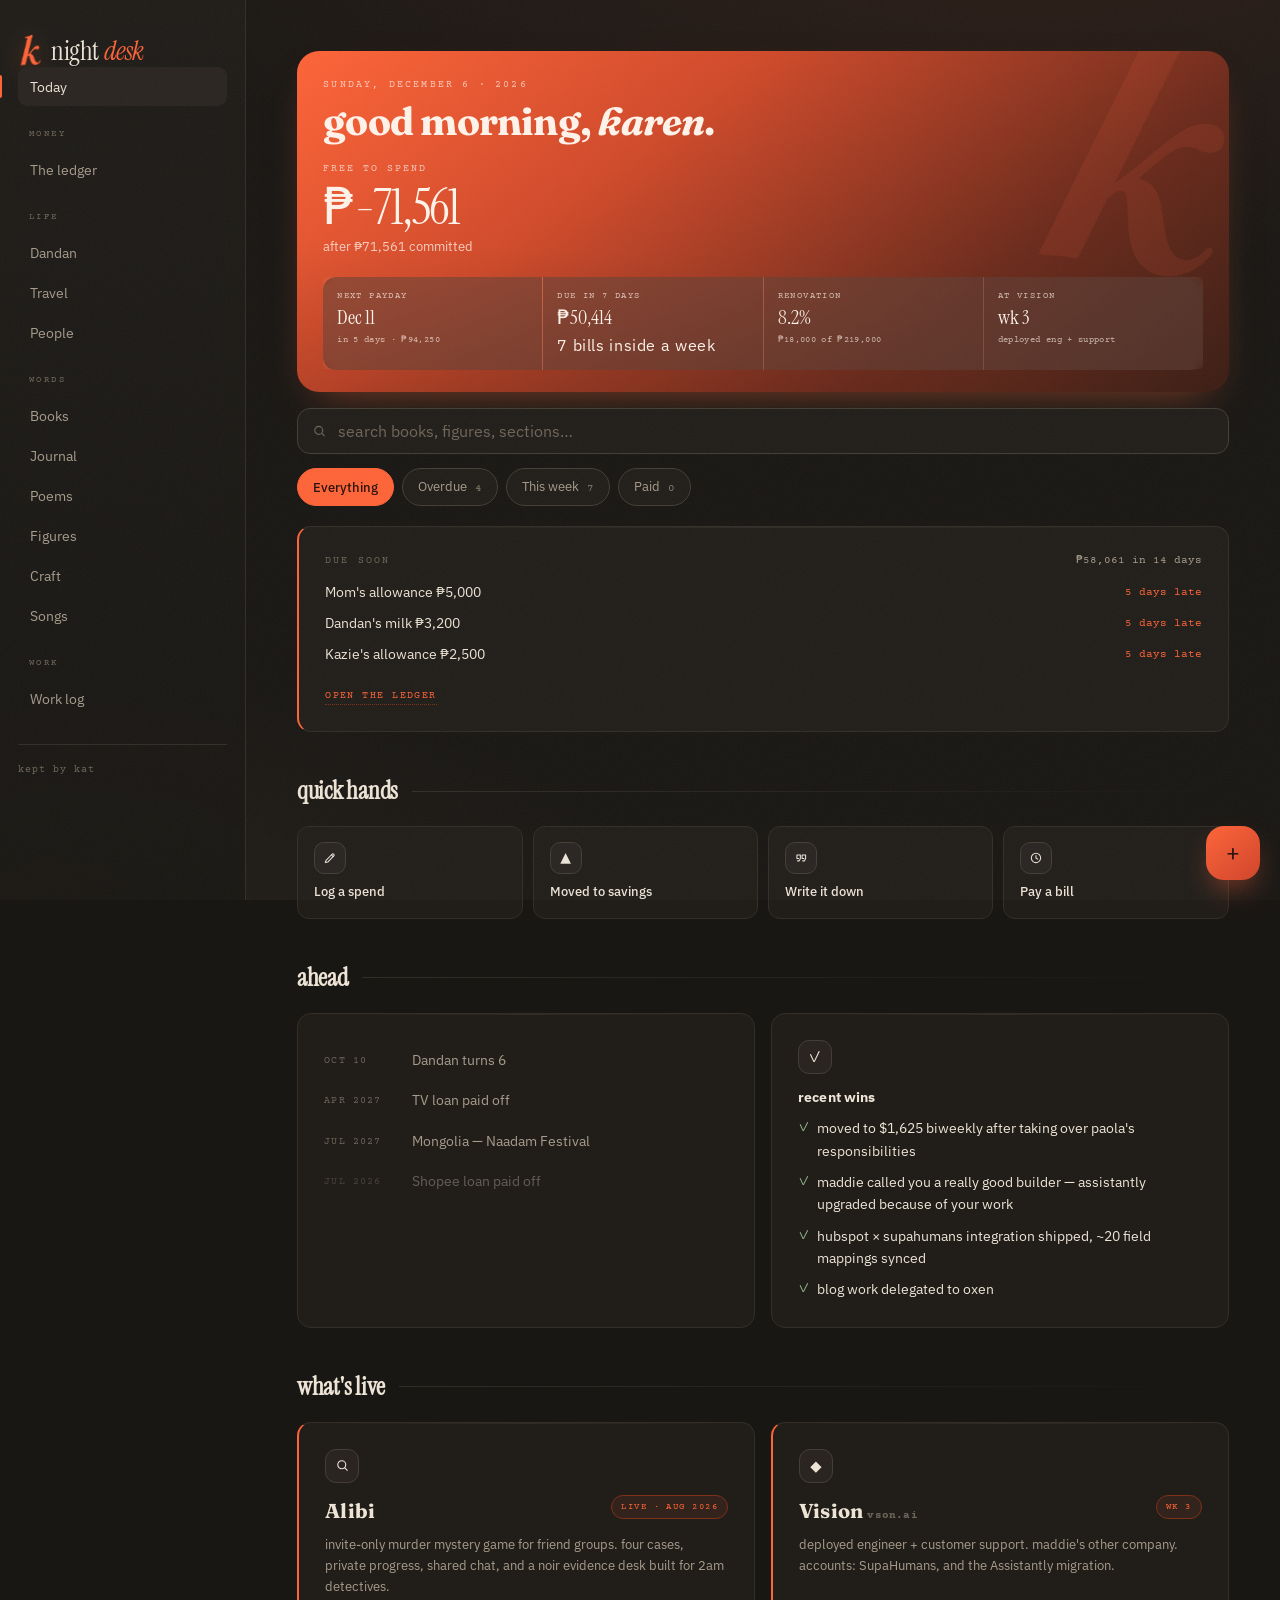
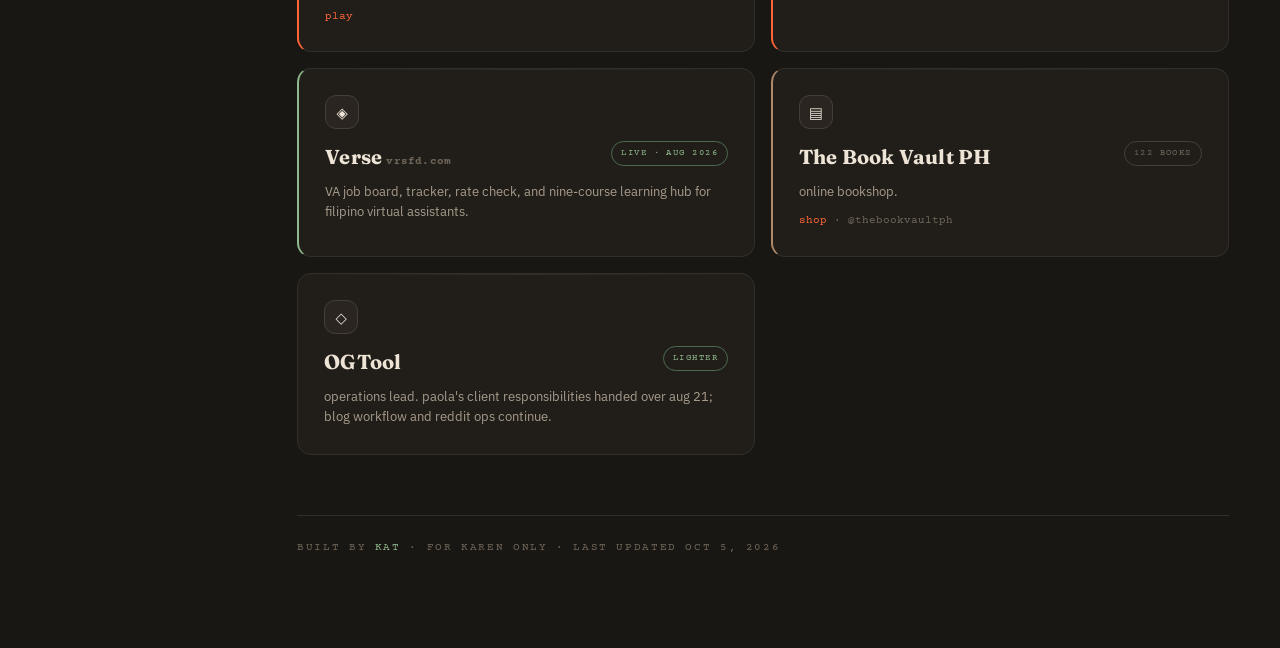
==== commit 46a146b8: "Add Oct 5 patio journal entry" ====
--- a/index.html
+++ b/index.html
@@ -2232,6 +2232,10 @@
   <p class="sub">notes, observations, the things you'd otherwise lose.</p>
 
   <div id="journal-list">
+<div class="entry" id="journal-2026-10-05">
+      <div class="date">Oct 5, 2026 &middot; Mon</div>
+      <div class="body">patio labor for the roof, floor and walls agreed at &#8369;7,500, down from the &#8369;12,000 quote. bought the initial materials for &#8369;12,000; more may still be needed.</div>
+    </div>
 <div class="entry" id="journal-2026-10-04">
       <div class="date">Oct 4, 2026 &middot; Sun</div>
       <div class="body">finished the final lyrics for long game.</div>
@@ -6741,7 +6745,7 @@
   <div class="footer-note" style="margin-top:40px">updated daily by <span>kat</span> at 10am EST</div>
 </section>
 
-<div class="footer-note">built by <span>kat</span> · for karen only · last updated oct 4, 2026</div>
+<div class="footer-note">built by <span>kat</span> · for karen only · last updated oct 5, 2026</div>
 </main>
 </div>
 
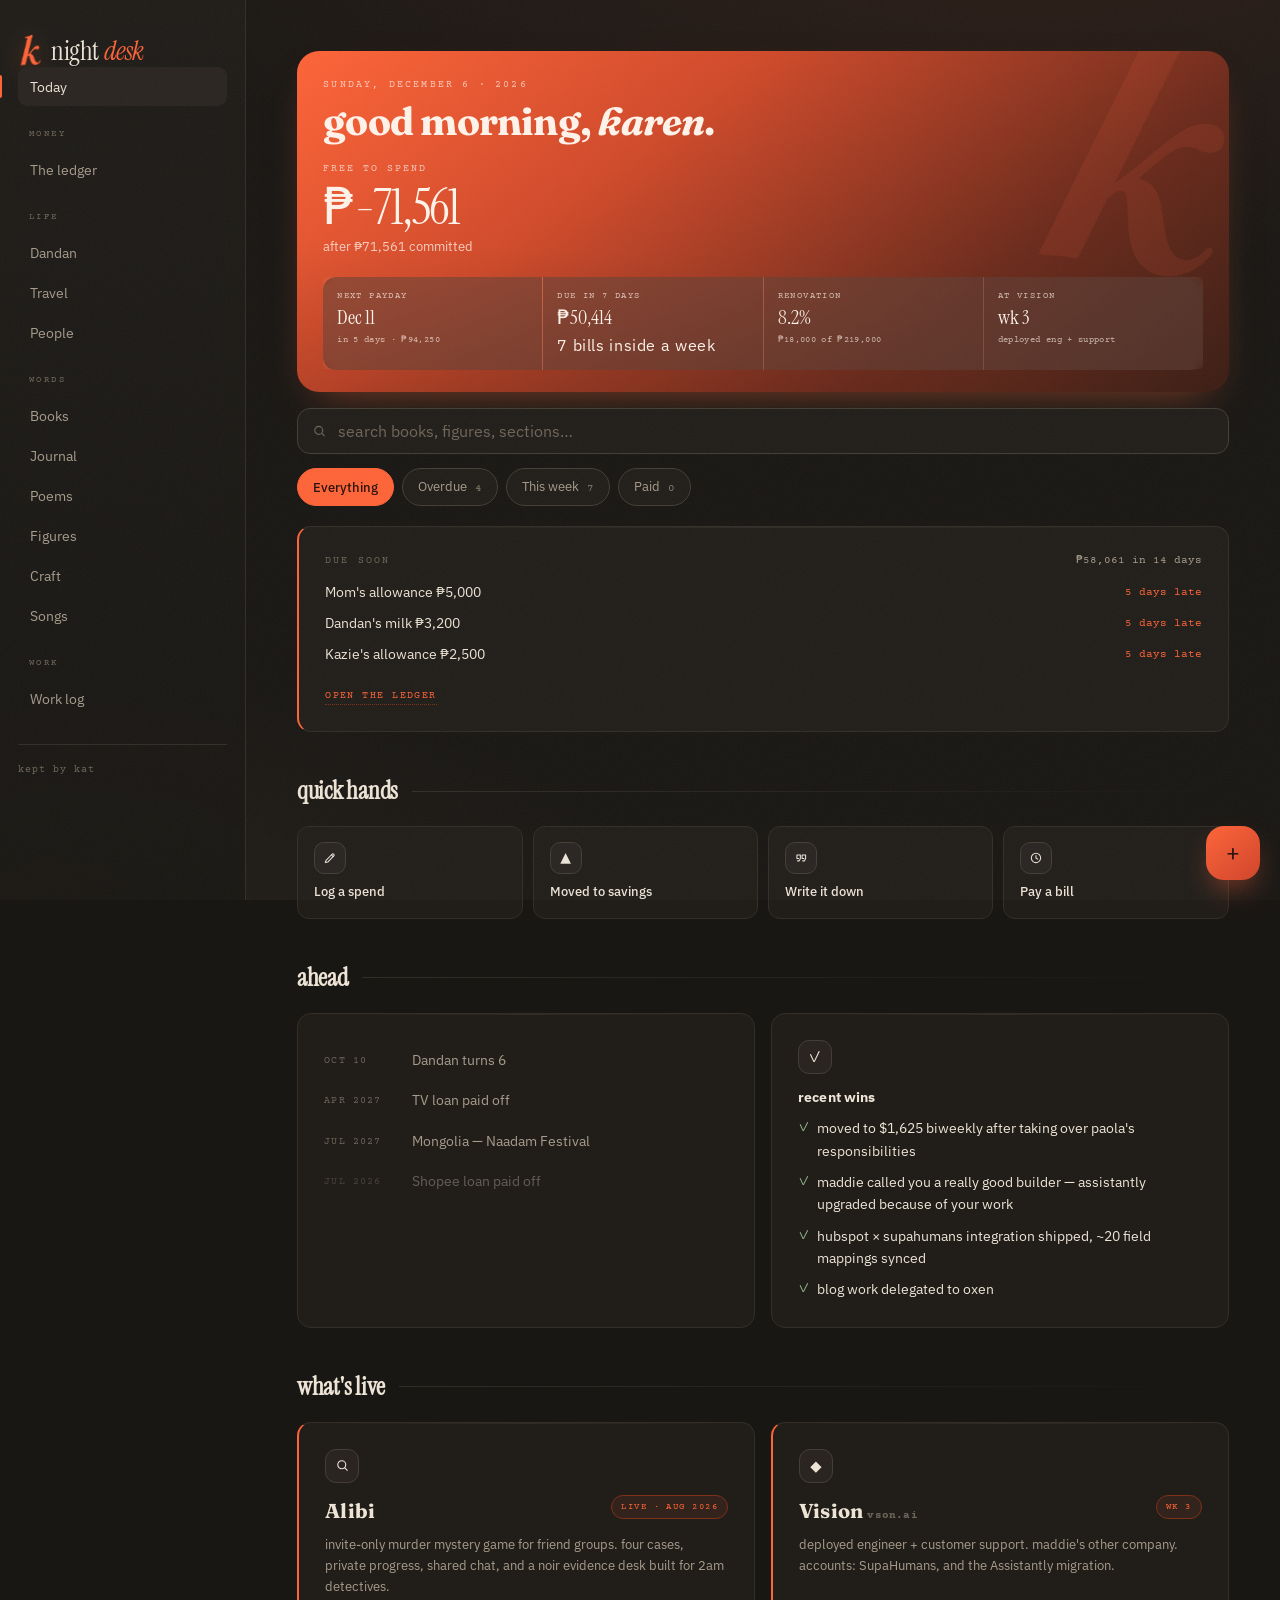
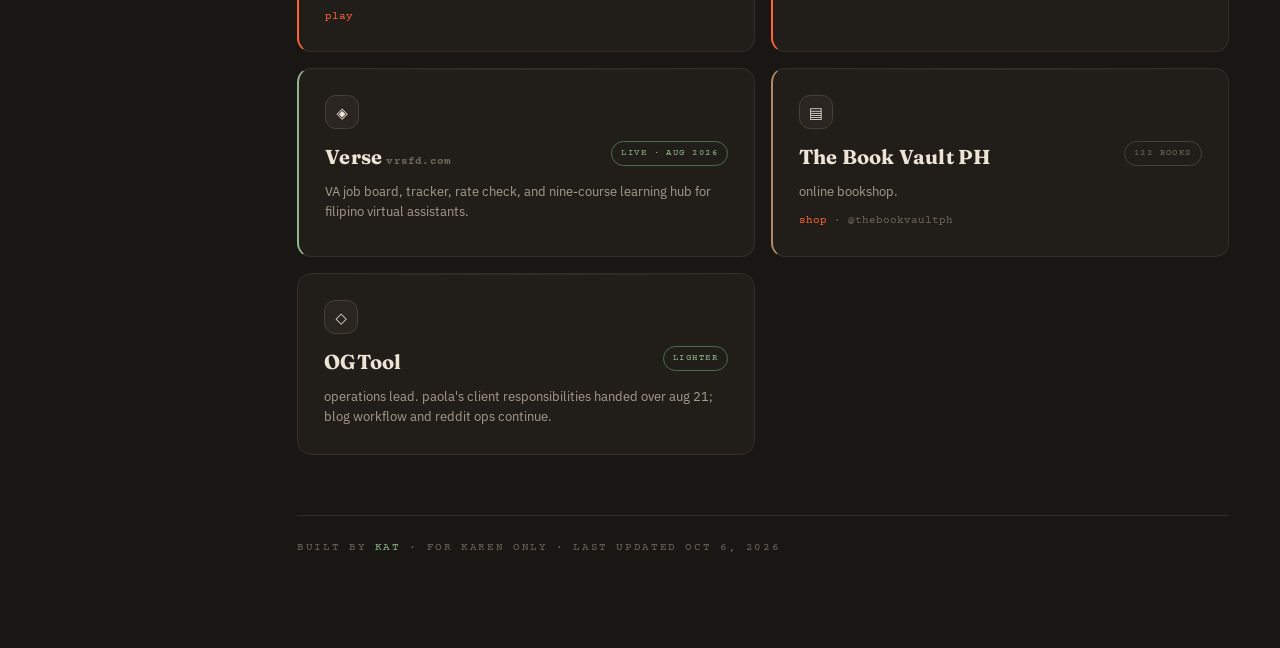
==== commit fe68daf2: "Add Oct 6 patio design journal entry" ====
--- a/index.html
+++ b/index.html
@@ -2232,6 +2232,10 @@
   <p class="sub">notes, observations, the things you'd otherwise lose.</p>
 
   <div id="journal-list">
+<div class="entry" id="journal-2026-10-06">
+      <div class="date">Oct 6, 2026 &middot; Tue</div>
+      <div class="body">explored patio designs with cemented L-shaped benches, under-seat lighting and a fluted PVC back wall. tried black and beige benches, then asked for white cushions and throw pillows on the black version.</div>
+    </div>
 <div class="entry" id="journal-2026-10-05">
       <div class="date">Oct 5, 2026 &middot; Mon</div>
       <div class="body">patio labor for the roof, floor and walls agreed at &#8369;7,500, down from the &#8369;12,000 quote. bought the initial materials for &#8369;12,000; more may still be needed.</div>
@@ -6745,7 +6749,7 @@
   <div class="footer-note" style="margin-top:40px">updated daily by <span>kat</span> at 10am EST</div>
 </section>
 
-<div class="footer-note">built by <span>kat</span> · for karen only · last updated oct 5, 2026</div>
+<div class="footer-note">built by <span>kat</span> · for karen only · last updated oct 6, 2026</div>
 </main>
 </div>
 
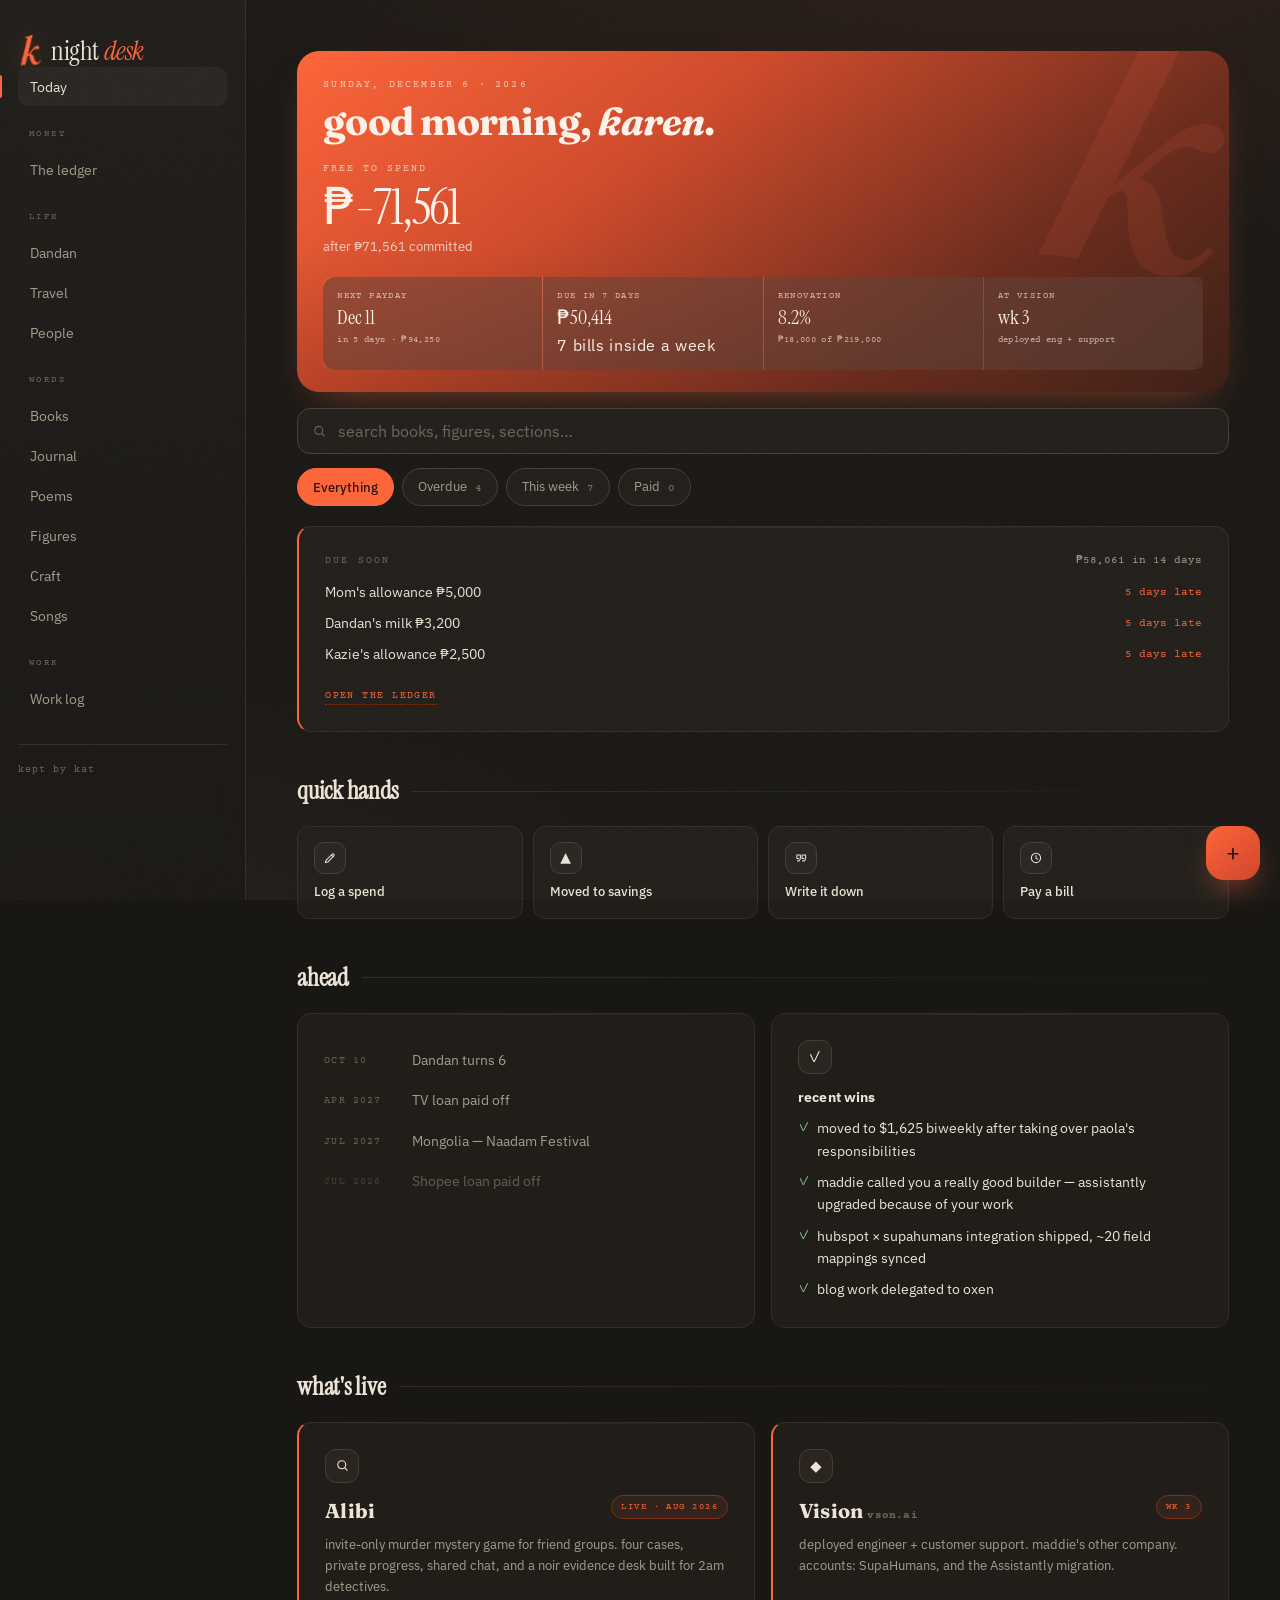
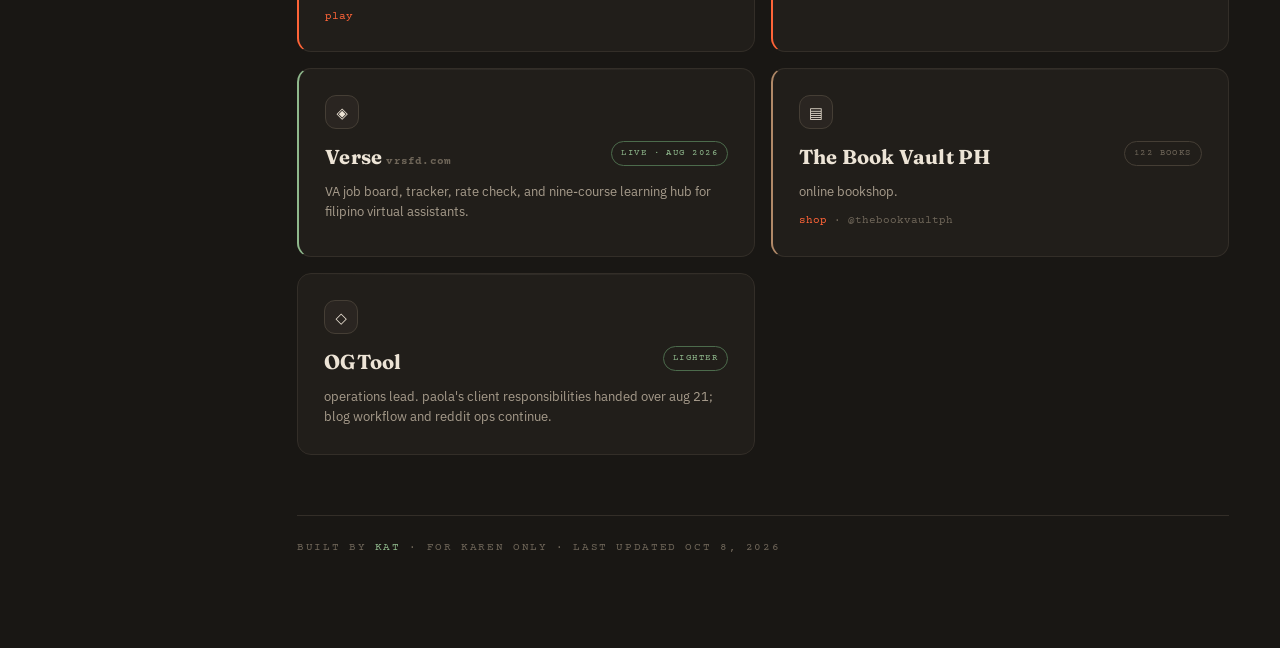
==== commit 4553a1a6: "Add crazy and you said wait lyrics, Oct 7-8 journal" ====
--- a/index.html
+++ b/index.html
@@ -1226,7 +1226,164 @@
   <h1 class="title">the <em>songs</em>.</h1>
   <p class="sub">suno creations with guitar chords. for learning, for playing, for feeling.</p>
 
-  <div class="collapsible open" id="col-song-long-game">
+  <div class="collapsible open" id="col-song-crazy">
+    <div class="collapsible-header" onclick="toggleCollapsible('col-song-crazy')">
+      <h3>crazy <span class="count" style="color:var(--teal)">final lyrics</span></h3>
+      <span class="toggle">▼</span>
+    </div>
+    <div class="collapsible-body">
+      <p style="font-family:var(--mono);font-size:0.75rem;color:var(--ink-mute);margin-bottom:16px">Oct 8, 2026. Final lyrics.</p>
+<pre style="font-family:var(--mono);font-size:0.85rem;line-height:1.7;color:var(--ink);white-space:pre-wrap;background:var(--bg-3);padding:20px;border-radius:8px;overflow-x:auto"><strong style="color:var(--ember)">[Verse 1]</strong>
+yeah, i, i've been taking time for myself
+then u came around and u messed up my game
+gave u a chance tryna see where it goes
+but the crash and the burn is the only thing that you know
+
+went back to the girl who cried and got drunk
+mascara on the sleeve, cheap beer on my tongue
+almost gave it all up for the high and the rush
+i kissed the wrong one and gave u too much
+
+<strong style="color:var(--ember)">[Chorus]</strong>
+boy you made me crazy, yeah you made me crazy
+and i'm thinking maybe, i’m thinking maybe
+why'd u have to run ur mouth and kept it all a secret
+used to be a friend, now u’re something i regret
+(something i regret)
+yeah you made me crazy, made me crazy
+and i'm thinking maybe, thinking maybe
+you’d leave me burning on my own
+oh, burning on my own, oh
+
+<strong style="color:var(--ember)">[Verse 2]</strong>
+told my friends it was nothing, just a crazy mistake
+now they're tilting their heads every time i say ur name
+you said you'd keep it quiet, said you'd never tell
+funny how the whole town now knows me so well
+
+why'd you have to be such a manchild, manchild
+always so high, always taking what you can
+you'd tear me down just to feel a little tall
+then act surprised when i didn't take your call
+
+<strong style="color:var(--ember)">[Chorus]</strong>
+boy you made me crazy, yeah you made me crazy
+and i'm thinking maybe, i’m thinking maybe
+why'd u have to run ur mouth and kept it all a secret
+used to be a friend, now u’re something i regret
+(something i regret)
+yeah you made me crazy, made me crazy
+and i'm thinking maybe, thinking maybe
+you’d leave me burning on my own
+oh, burning on my own, oh
+
+<strong style="color:var(--ember)">[Bridge]</strong>
+and i hate that you still cross my mind
+hate that i still remember all ur perfect little lies
+hate that u didn’t even say goodbye
+hate that you're the only one who made me feel alive
+so go ahead, tell 'em everything
+tell 'em how i fell, tell 'em what the hell
+tell 'em i was crazy, tell 'em i was blind
+tell 'em you were the one who held the gun
+
+<strong style="color:var(--ember)">[Final Chorus]</strong>
+boy you made me crazy, yeah you made me crazy
+and i'm thinking maybe, thinking maybe
+you were never worth my tears
+you were never worth my fears
+yeah you made me crazy, made me crazy
+but i'm done with maybe, done with maybe
+i’ll leave u burning on ur own
+oh, burning on ur own, oh
+i’ll leave u burning on ur own
+burning on ur own</pre>
+    </div>
+  </div>
+
+  <div class="collapsible" id="col-song-you-said-wait">
+    <div class="collapsible-header" onclick="toggleCollapsible('col-song-you-said-wait')">
+      <h3>you said wait <span class="count" style="color:var(--teal)">final lyrics</span></h3>
+      <span class="toggle">▼</span>
+    </div>
+    <div class="collapsible-body">
+      <p style="font-family:var(--mono);font-size:0.75rem;color:var(--ink-mute);margin-bottom:16px">Oct 7, 2026. Final lyrics.</p>
+<pre style="font-family:var(--mono);font-size:0.85rem;line-height:1.7;color:var(--ink);white-space:pre-wrap;background:var(--bg-3);padding:20px;border-radius:8px;overflow-x:auto"><strong style="color:var(--ember)">[Verse 1]</strong>
+i was the girl with the books on the floor
+reading like my life would be the same
+thought someone would show up and stay
+like it was written somewhere just for me
+then i got older and it got harder
+every high just meant a goodbye
+and i swear i could pick the right one
+even if i closed my eyes
+
+<strong style="color:var(--ember)">[Chorus]</strong>
+you said wait
+and i don’t know what you mean
+probably nothing, probably something
+but i keep it close to me
+
+you said wait
+and i realized i was always running
+straight to the part where it all comes apart
+you said wait
+you said wait
+you said wait
+
+<strong style="color:var(--ember)">[Verse 2]</strong>
+so i'll know you from the sidelines
+maybe i'll meet someone, maybe i won't
+i'll be fine at the back of the party
+you walk over, i'll pretend to be busy
+
+if weeks go by and nothing happens
+that’s okay, i don’t think i really mind
+i’m not reaching for you this time
+i’ll leave fate decide my life 
+
+<strong style="color:var(--ember)">[Chorus]</strong>
+you said wait
+and i don’t know what you mean
+probably nothing, probably something 
+but i keep it close to me
+
+you said wait
+and i realized i was always running
+straight to the part where it all comes apart
+you said wait
+you said wait
+
+<strong style="color:var(--ember)">[Bridge]</strong>
+and it's not easy, don't get me wrong
+there are nights i almost text you when i’m alone
+my head is quiet with unsaid chaos
+but my heart's still hoping for the both of us
+oh both of us
+
+<strong style="color:var(--ember)">[Final Bridge]</strong>
+and maybe you'll never know
+what you did with one little word
+how it slowed me down, how it sat me down
+stay right here, stay right now
+
+you said wait
+and i almost do
+not because i’m hoping
+but because i’m blue
+
+you said wait
+and i almost do
+i’m still hoping, i’m still longing
+but i can’t wait that long
+oh you said wait
+and i almost do
+you said wait
+and i almost do</pre>
+    </div>
+  </div>
+
+  <div class="collapsible" id="col-song-long-game">
     <div class="collapsible-header" onclick="toggleCollapsible('col-song-long-game')">
       <h3>long game <span class="count" style="color:var(--teal)">final lyrics</span></h3>
       <span class="toggle">▼</span>
@@ -2232,6 +2389,14 @@
   <p class="sub">notes, observations, the things you'd otherwise lose.</p>
 
   <div id="journal-list">
+<div class="entry" id="journal-2026-10-08">
+      <div class="date">Oct 8, 2026 &middot; Thu</div>
+      <div class="body">finished the lyrics for crazy. patio fluted panels are up; explored lighting and brown deck-tile layouts, then found a black rattan sofa set with cream cushions for ₱5,999 at the hardware store. considering it for the patio, not bought yet.</div>
+    </div>
+<div class="entry" id="journal-2026-10-07">
+      <div class="date">Oct 7, 2026 &middot; Wed</div>
+      <div class="body">rewrote you said wait with a final bridge. patio roof with black steel frame is up and the floor is cemented. compared bench options after the steel-frame quote felt too expensive.</div>
+    </div>
 <div class="entry" id="journal-2026-10-06">
       <div class="date">Oct 6, 2026 &middot; Tue</div>
       <div class="body">explored patio designs with cemented L-shaped benches, under-seat lighting and a fluted PVC back wall. tried black and beige benches, then asked for white cushions and throw pillows on the black version.</div>
@@ -6749,7 +6914,7 @@
   <div class="footer-note" style="margin-top:40px">updated daily by <span>kat</span> at 10am EST</div>
 </section>
 
-<div class="footer-note">built by <span>kat</span> · for karen only · last updated oct 6, 2026</div>
+<div class="footer-note">built by <span>kat</span> · for karen only · last updated oct 8, 2026</div>
 </main>
 </div>
 
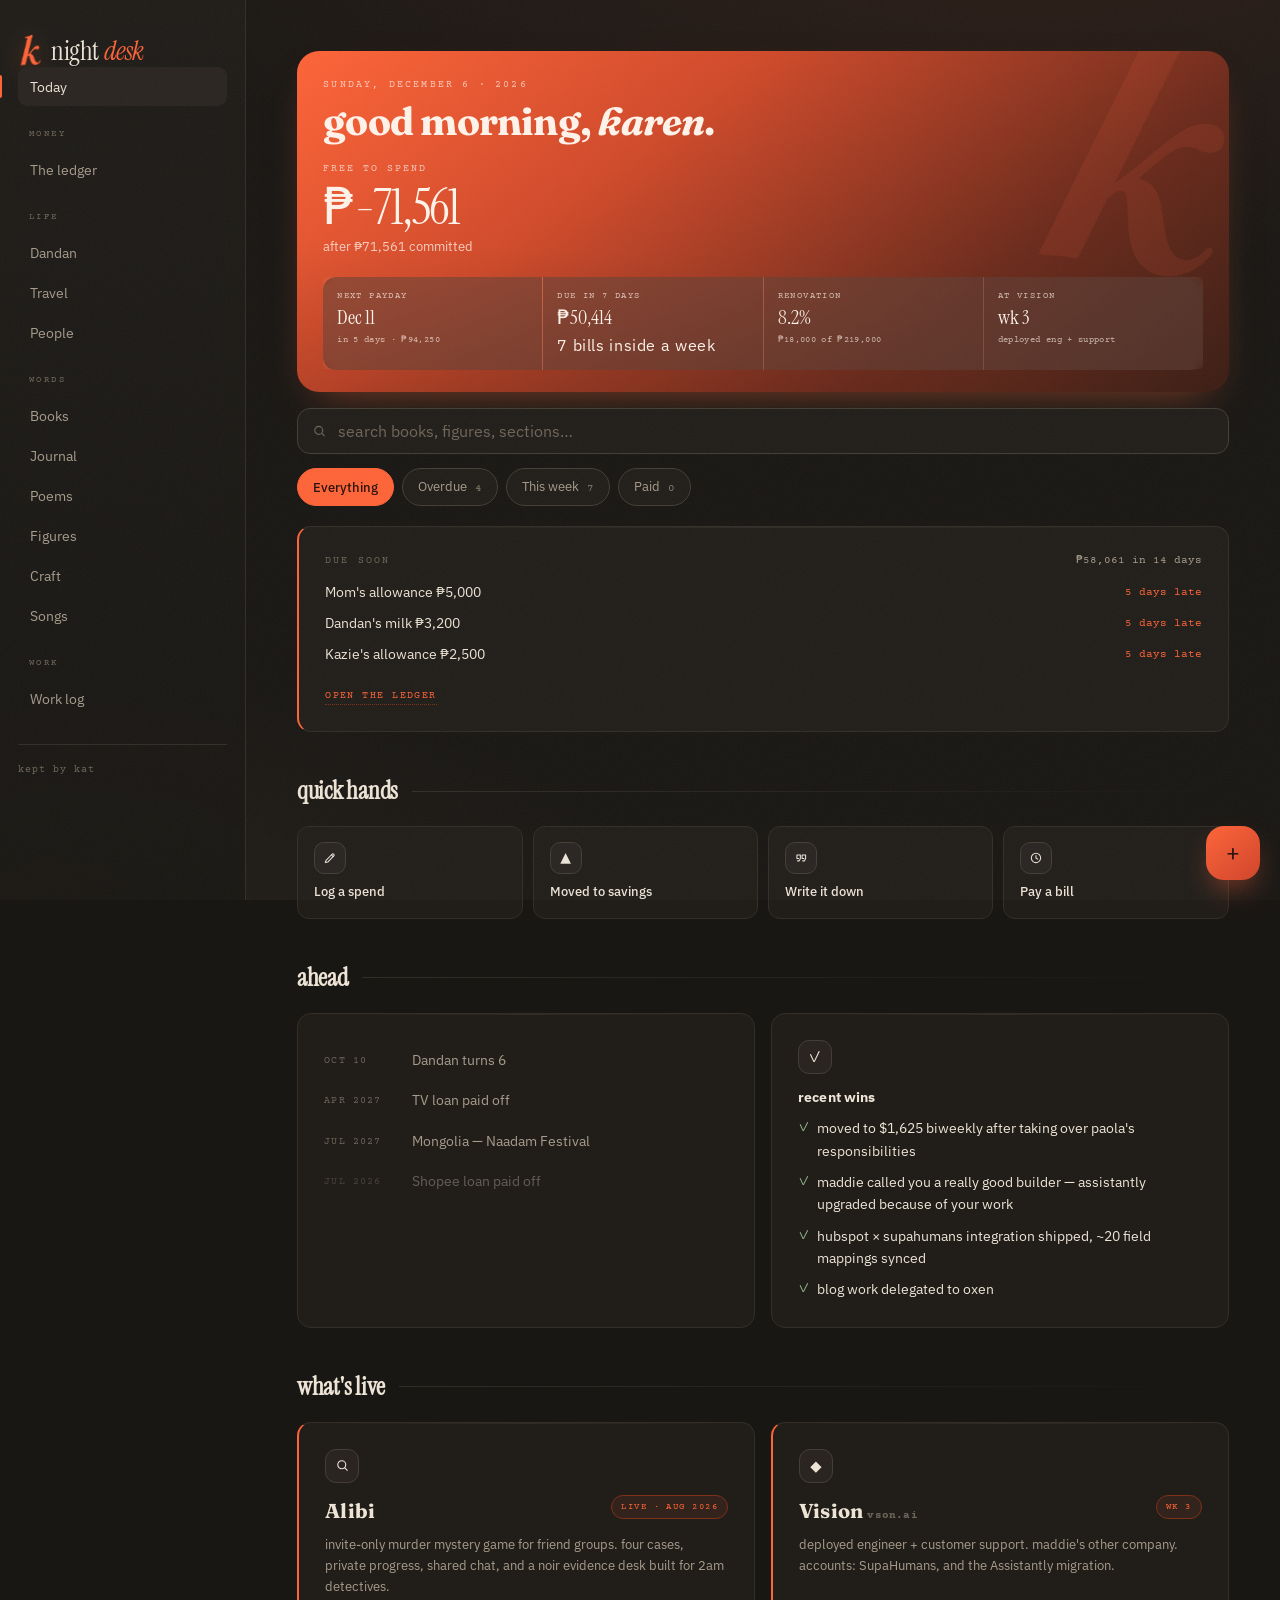
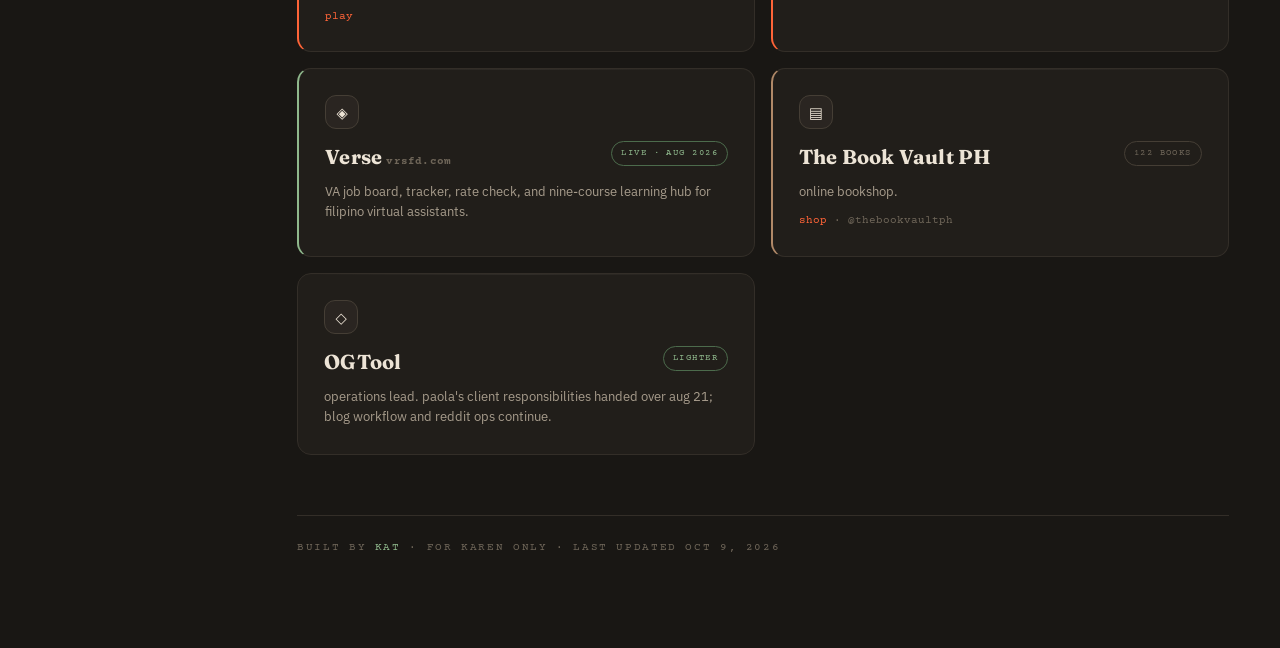
==== commit 75eb0e7c: "Add Oct 9 patio lighting journal entry" ====
--- a/index.html
+++ b/index.html
@@ -2389,6 +2389,10 @@
   <p class="sub">notes, observations, the things you'd otherwise lose.</p>
 
   <div id="journal-list">
+<div class="entry" id="journal-2026-10-09">
+      <div class="date">Oct 9, 2026 &middot; Fri</div>
+      <div class="body">explored strip-light layouts for the patio, including outlining the roof frame and the gate railing. roof long sides are 3.5m, short sides 1.5m, gate 3.5m. compared warm white and gold yellow against the black rattan set and brown deck tiles. liked the roof-frame render best.</div>
+    </div>
 <div class="entry" id="journal-2026-10-08">
       <div class="date">Oct 8, 2026 &middot; Thu</div>
       <div class="body">finished the lyrics for crazy. patio fluted panels are up; explored lighting and brown deck-tile layouts, then found a black rattan sofa set with cream cushions for ₱5,999 at the hardware store. considering it for the patio, not bought yet.</div>
@@ -6914,7 +6918,7 @@
   <div class="footer-note" style="margin-top:40px">updated daily by <span>kat</span> at 10am EST</div>
 </section>
 
-<div class="footer-note">built by <span>kat</span> · for karen only · last updated oct 8, 2026</div>
+<div class="footer-note">built by <span>kat</span> · for karen only · last updated oct 9, 2026</div>
 </main>
 </div>
 
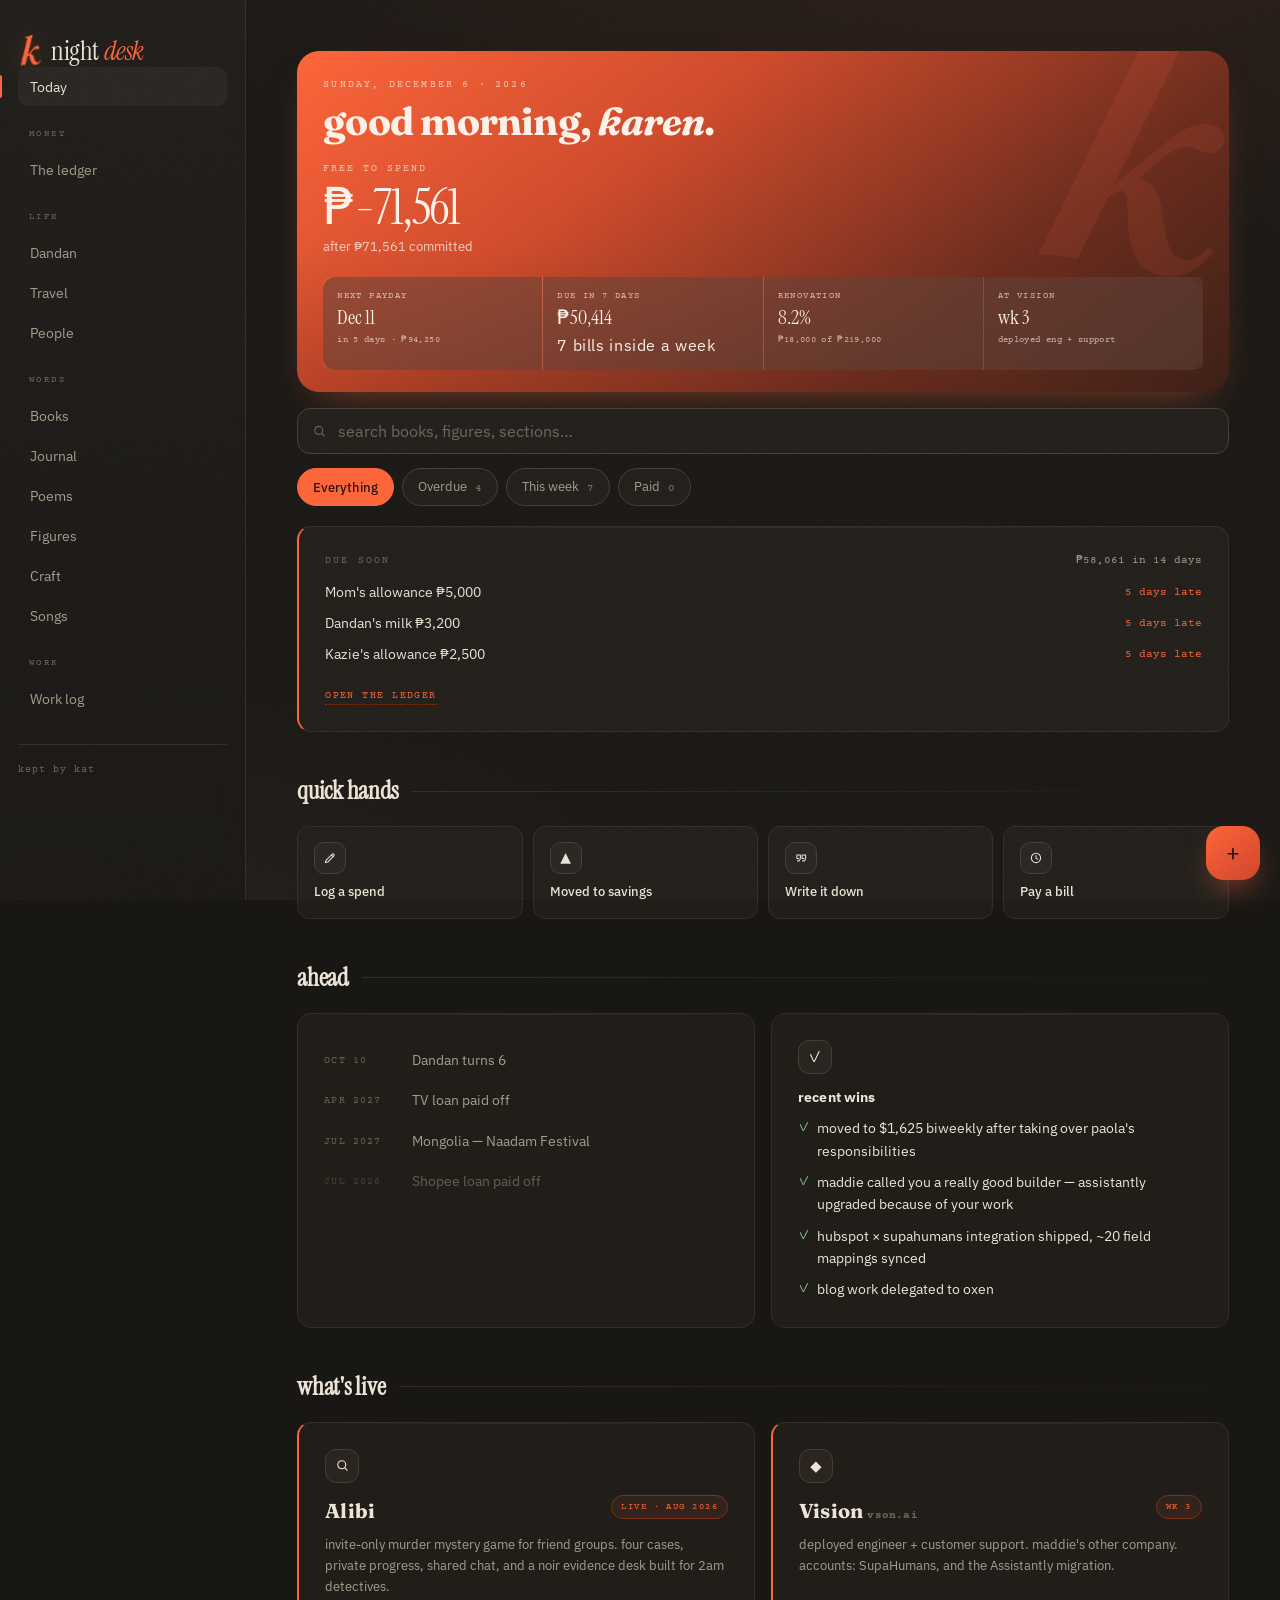
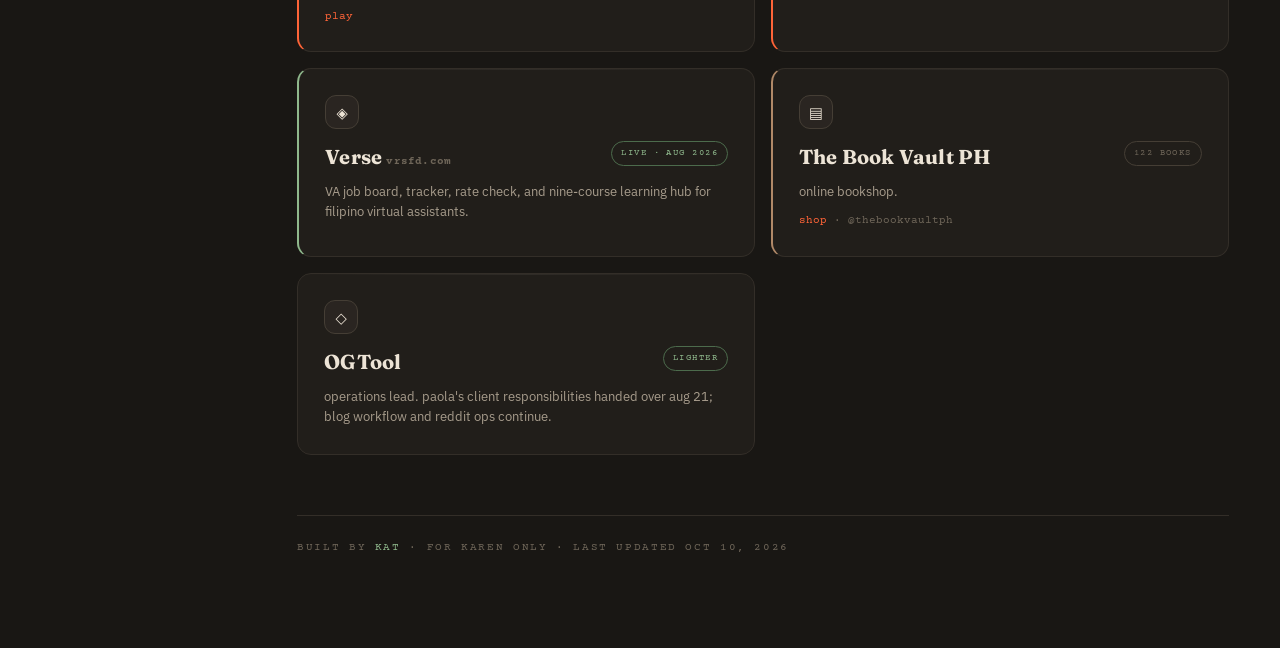
==== commit 0e4058e4: "Add Oct 10 journal entry: Dandan turns six" ====
--- a/index.html
+++ b/index.html
@@ -2389,6 +2389,10 @@
   <p class="sub">notes, observations, the things you'd otherwise lose.</p>
 
   <div id="journal-list">
+<div class="entry" id="journal-2026-10-10">
+      <div class="date">Oct 10, 2026 &middot; Sat</div>
+      <div class="body">dandan turns six. dandan turned six today.</div>
+    </div>
 <div class="entry" id="journal-2026-10-09">
       <div class="date">Oct 9, 2026 &middot; Fri</div>
       <div class="body">explored strip-light layouts for the patio, including outlining the roof frame and the gate railing. roof long sides are 3.5m, short sides 1.5m, gate 3.5m. compared warm white and gold yellow against the black rattan set and brown deck tiles. liked the roof-frame render best.</div>
@@ -6918,7 +6922,7 @@
   <div class="footer-note" style="margin-top:40px">updated daily by <span>kat</span> at 10am EST</div>
 </section>
 
-<div class="footer-note">built by <span>kat</span> · for karen only · last updated oct 9, 2026</div>
+<div class="footer-note">built by <span>kat</span> · for karen only · last updated oct 10, 2026</div>
 </main>
 </div>
 
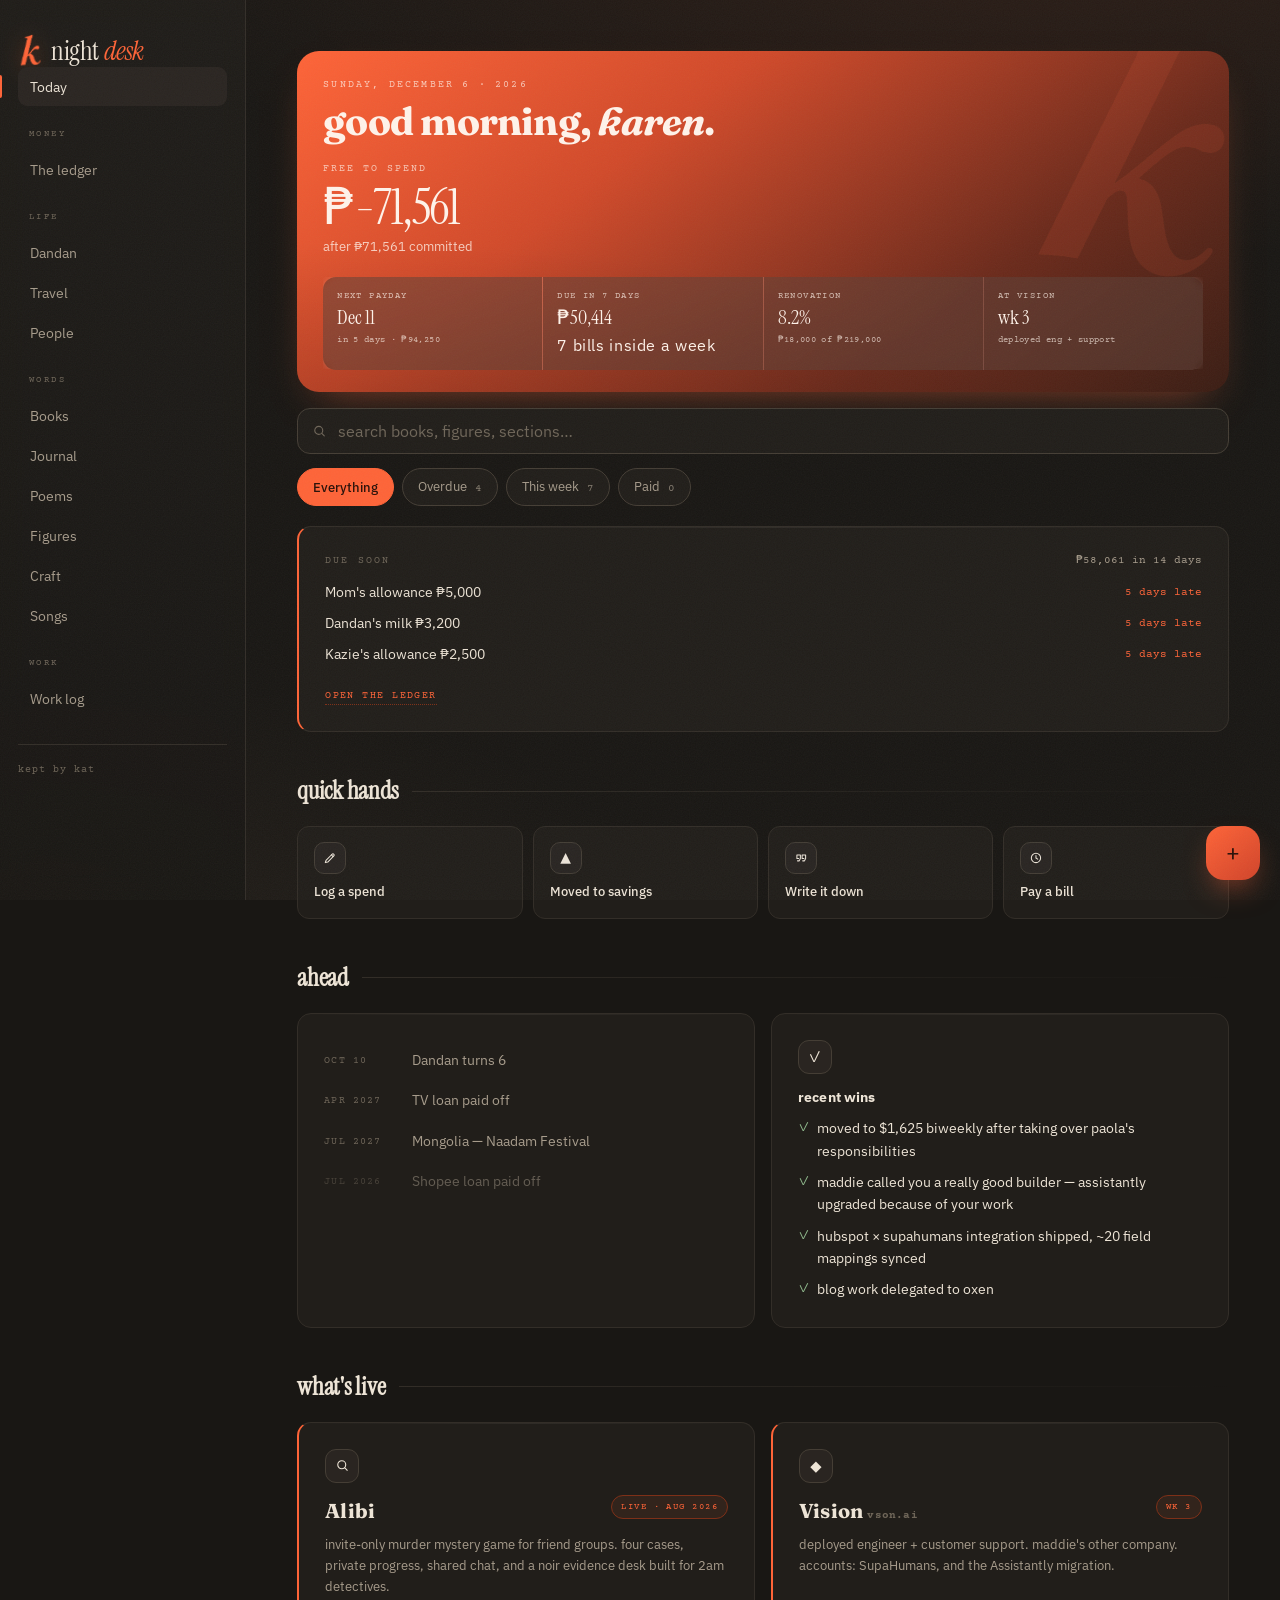
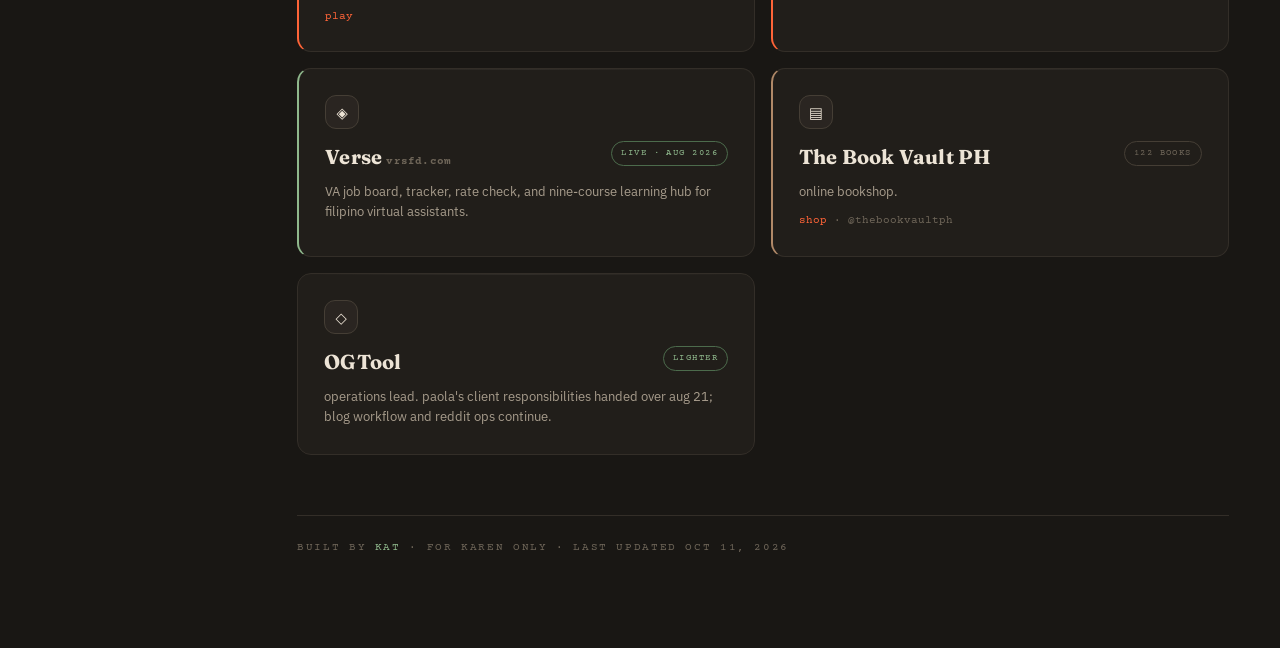
==== commit db435bd6: "Add Oct11 patio journal entry" ====
--- a/index.html
+++ b/index.html
@@ -2389,9 +2389,13 @@
   <p class="sub">notes, observations, the things you'd otherwise lose.</p>
 
   <div id="journal-list">
+<div class="entry" id="journal-2026-10-11">
+      <div class="date">Oct 11, 2026 &middot; Sun</div>
+      <div class="body">painted the patio with mom and my sister. the deck tiles are laid and the black rattan set is in place.</div>
+    </div>
 <div class="entry" id="journal-2026-10-10">
       <div class="date">Oct 10, 2026 &middot; Sat</div>
-      <div class="body">dandan turns six. dandan turned six today.</div>
+      <div class="body">dandan turned six today.</div>
     </div>
 <div class="entry" id="journal-2026-10-09">
       <div class="date">Oct 9, 2026 &middot; Fri</div>
@@ -6922,7 +6926,7 @@
   <div class="footer-note" style="margin-top:40px">updated daily by <span>kat</span> at 10am EST</div>
 </section>
 
-<div class="footer-note">built by <span>kat</span> · for karen only · last updated oct 10, 2026</div>
+<div class="footer-note">built by <span>kat</span> · for karen only · last updated oct 11, 2026</div>
 </main>
 </div>
 
